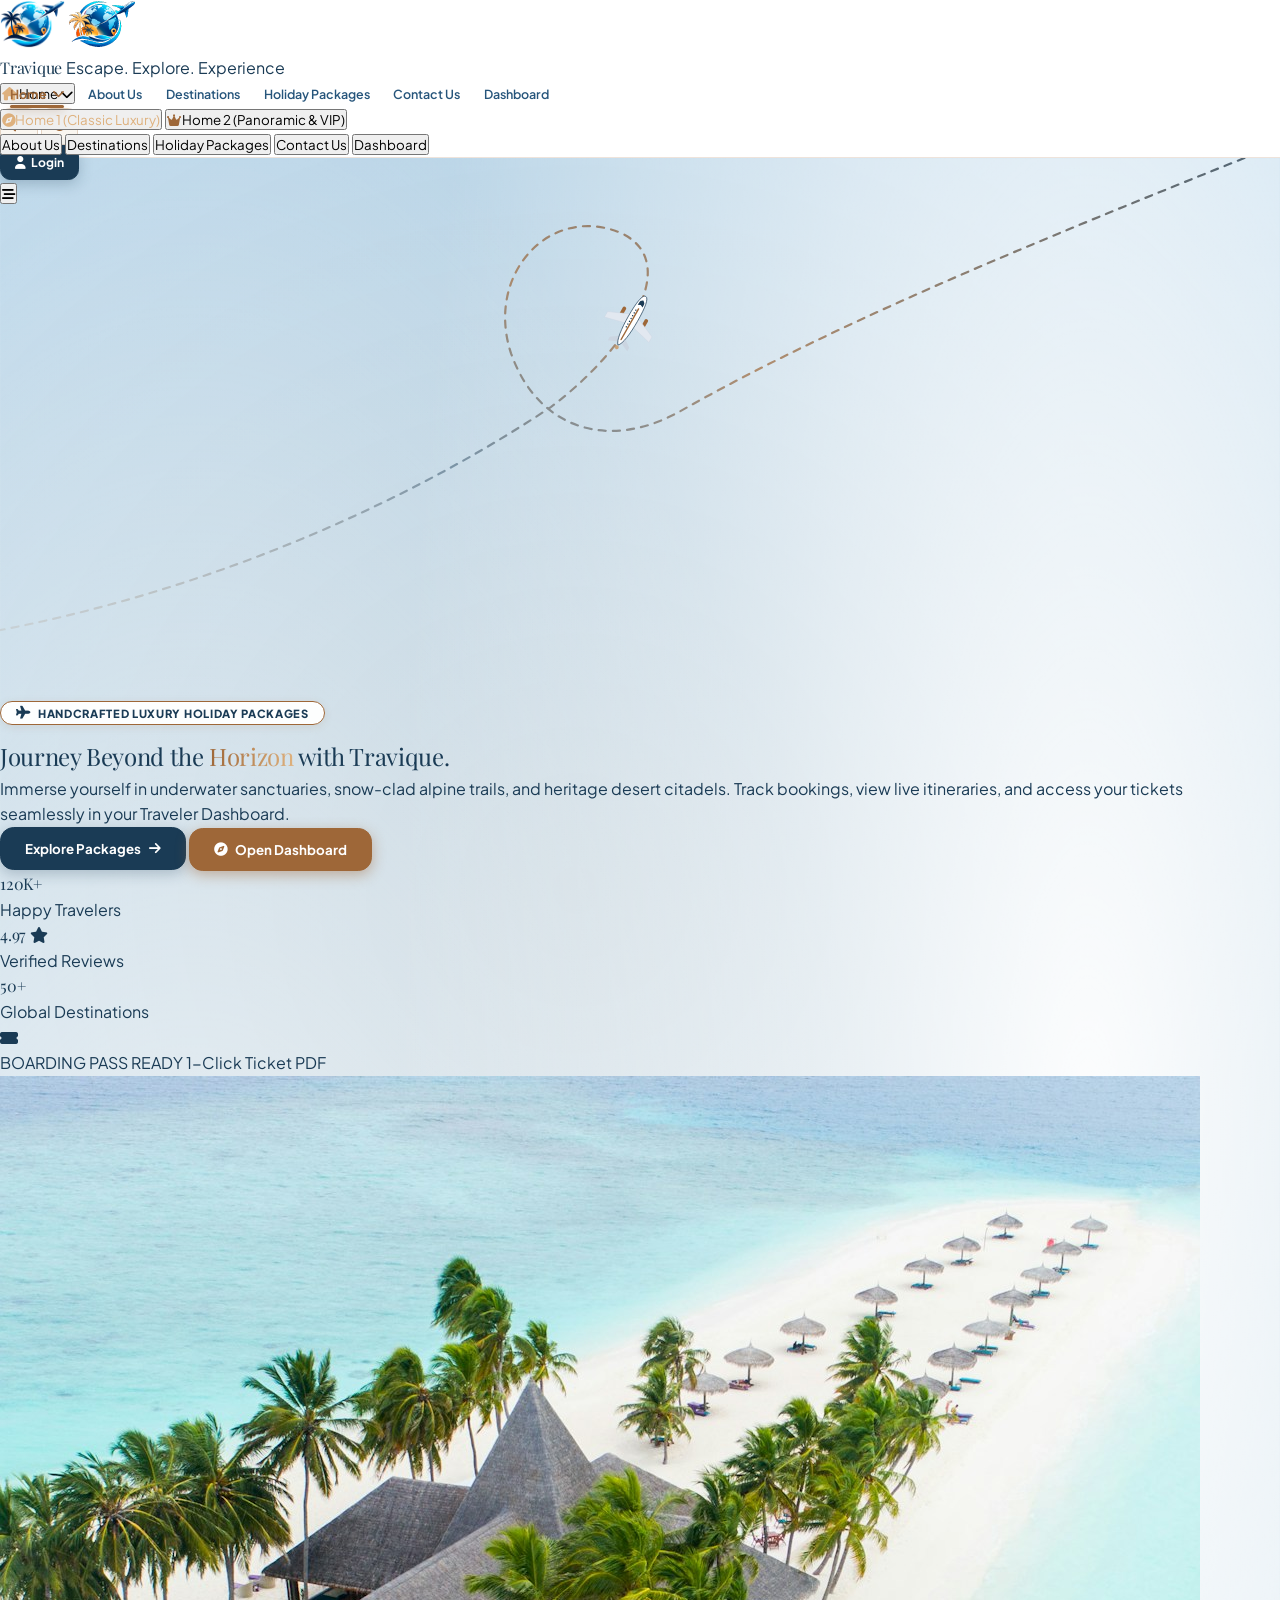
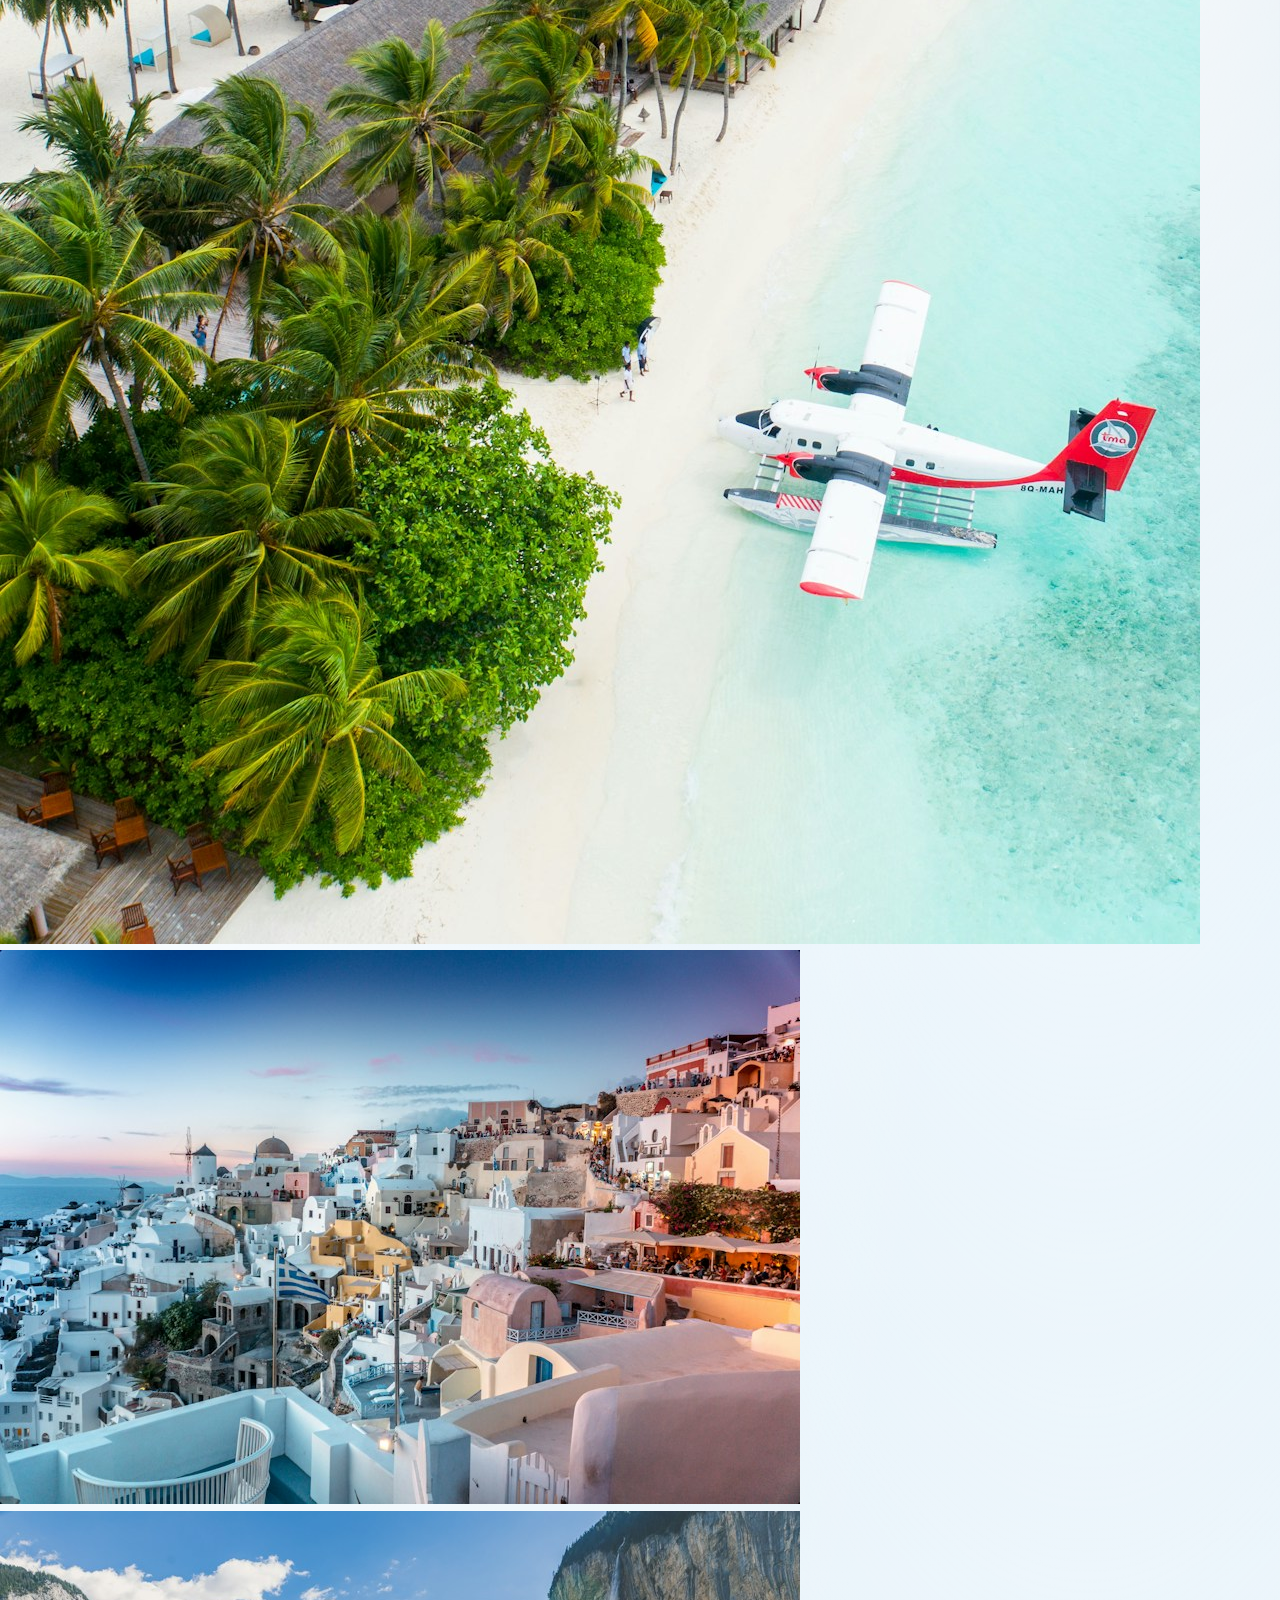
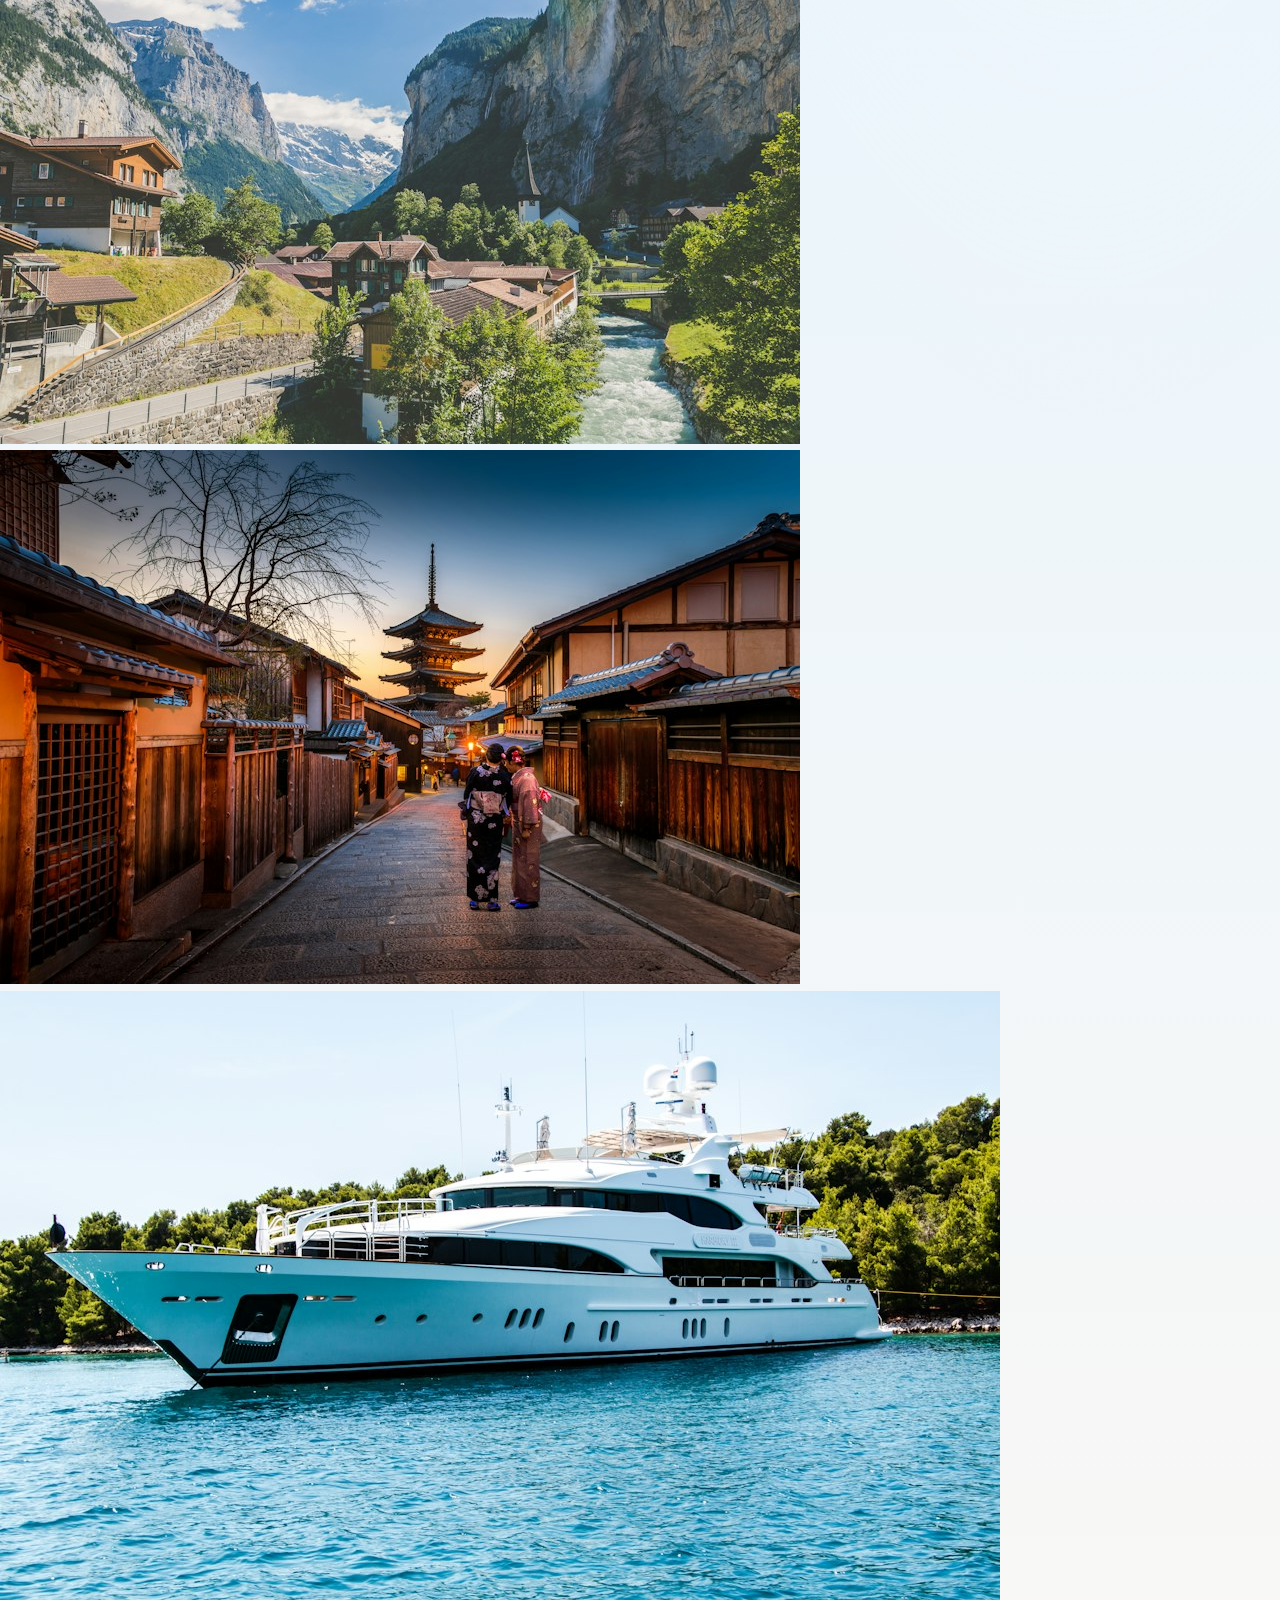
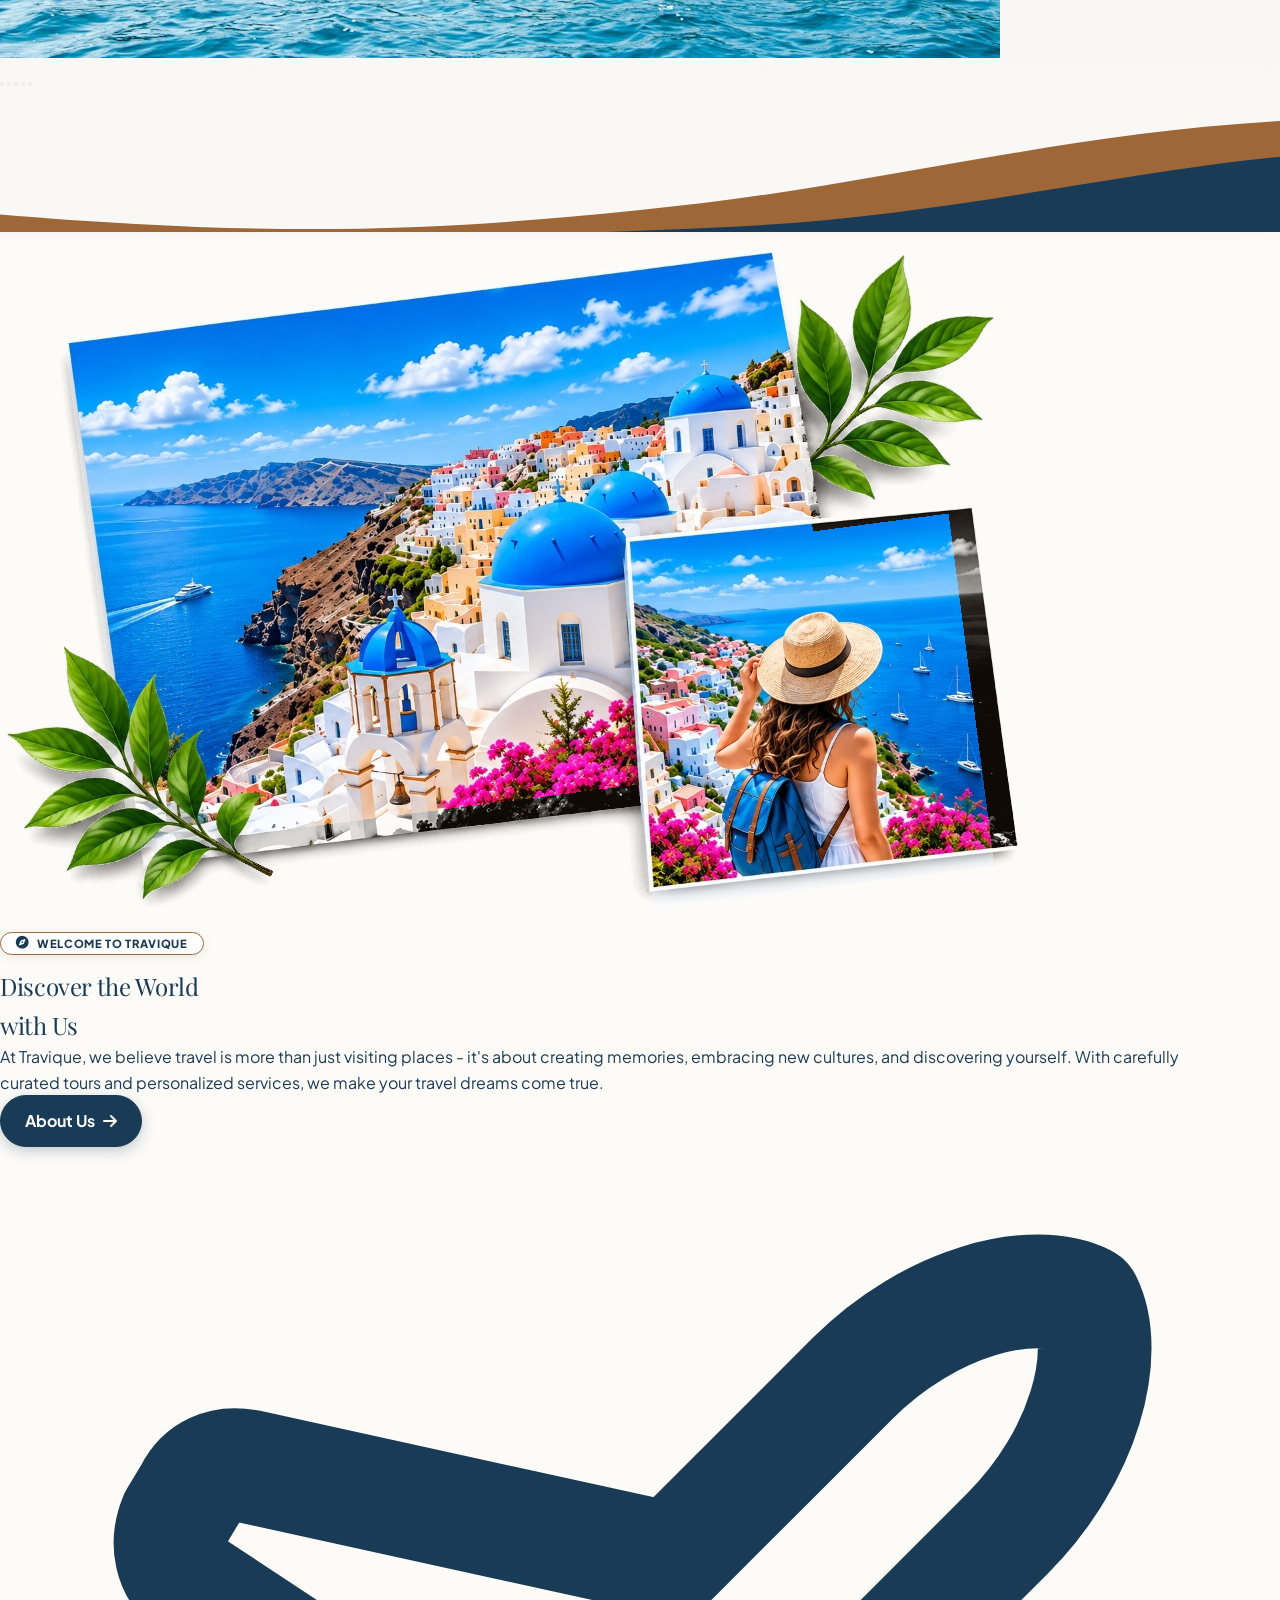
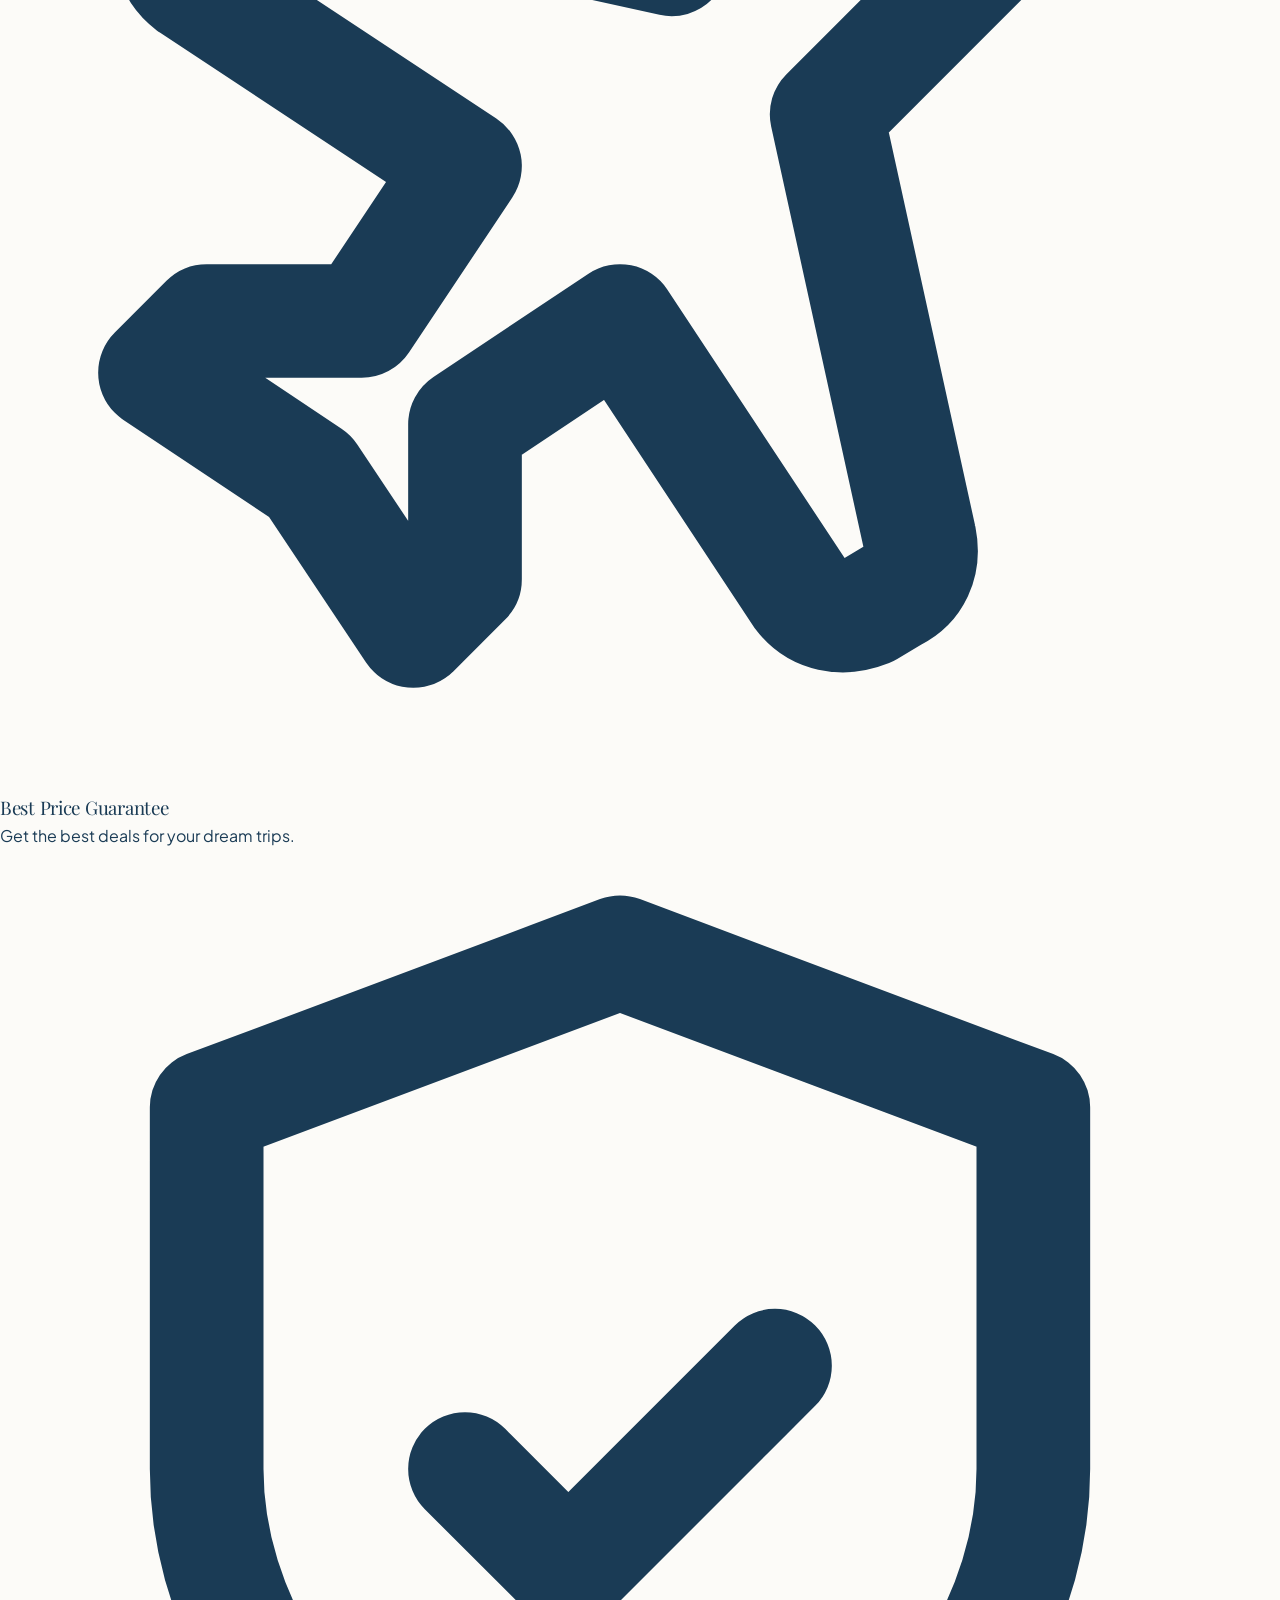
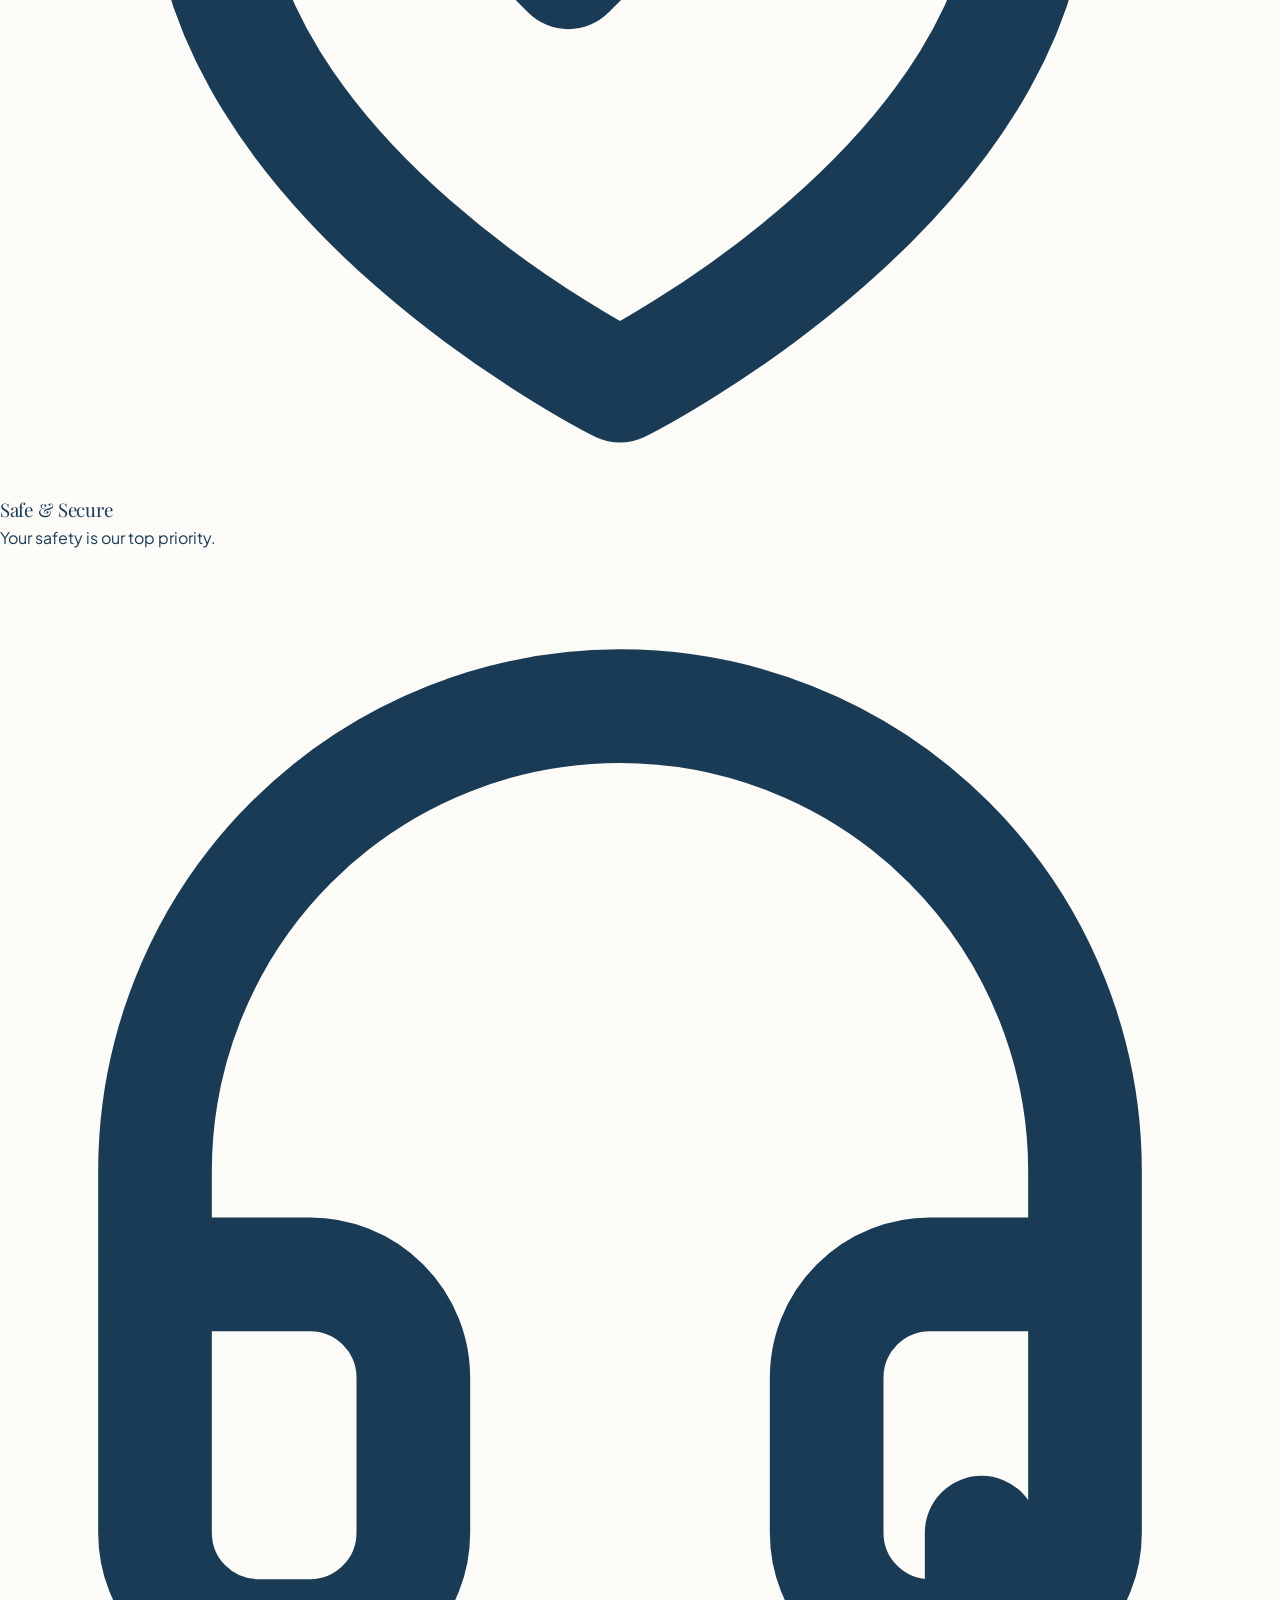
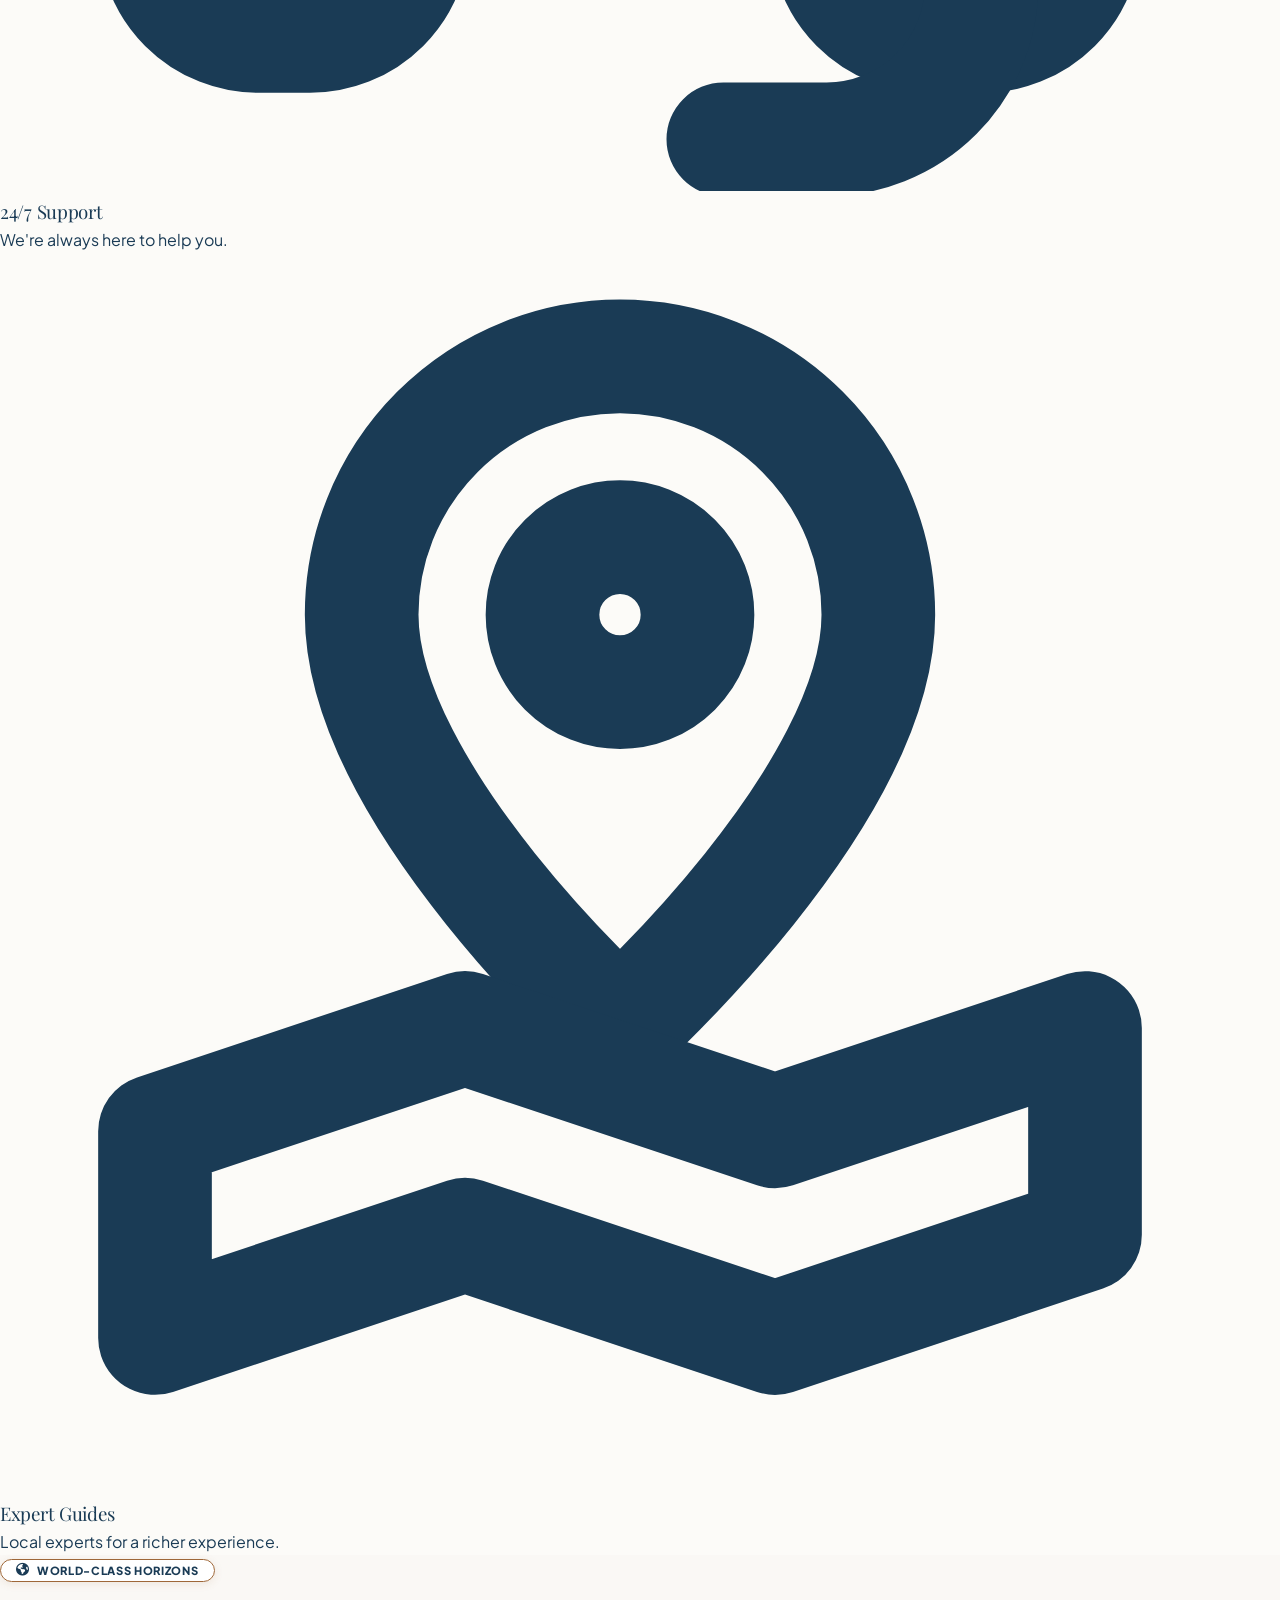
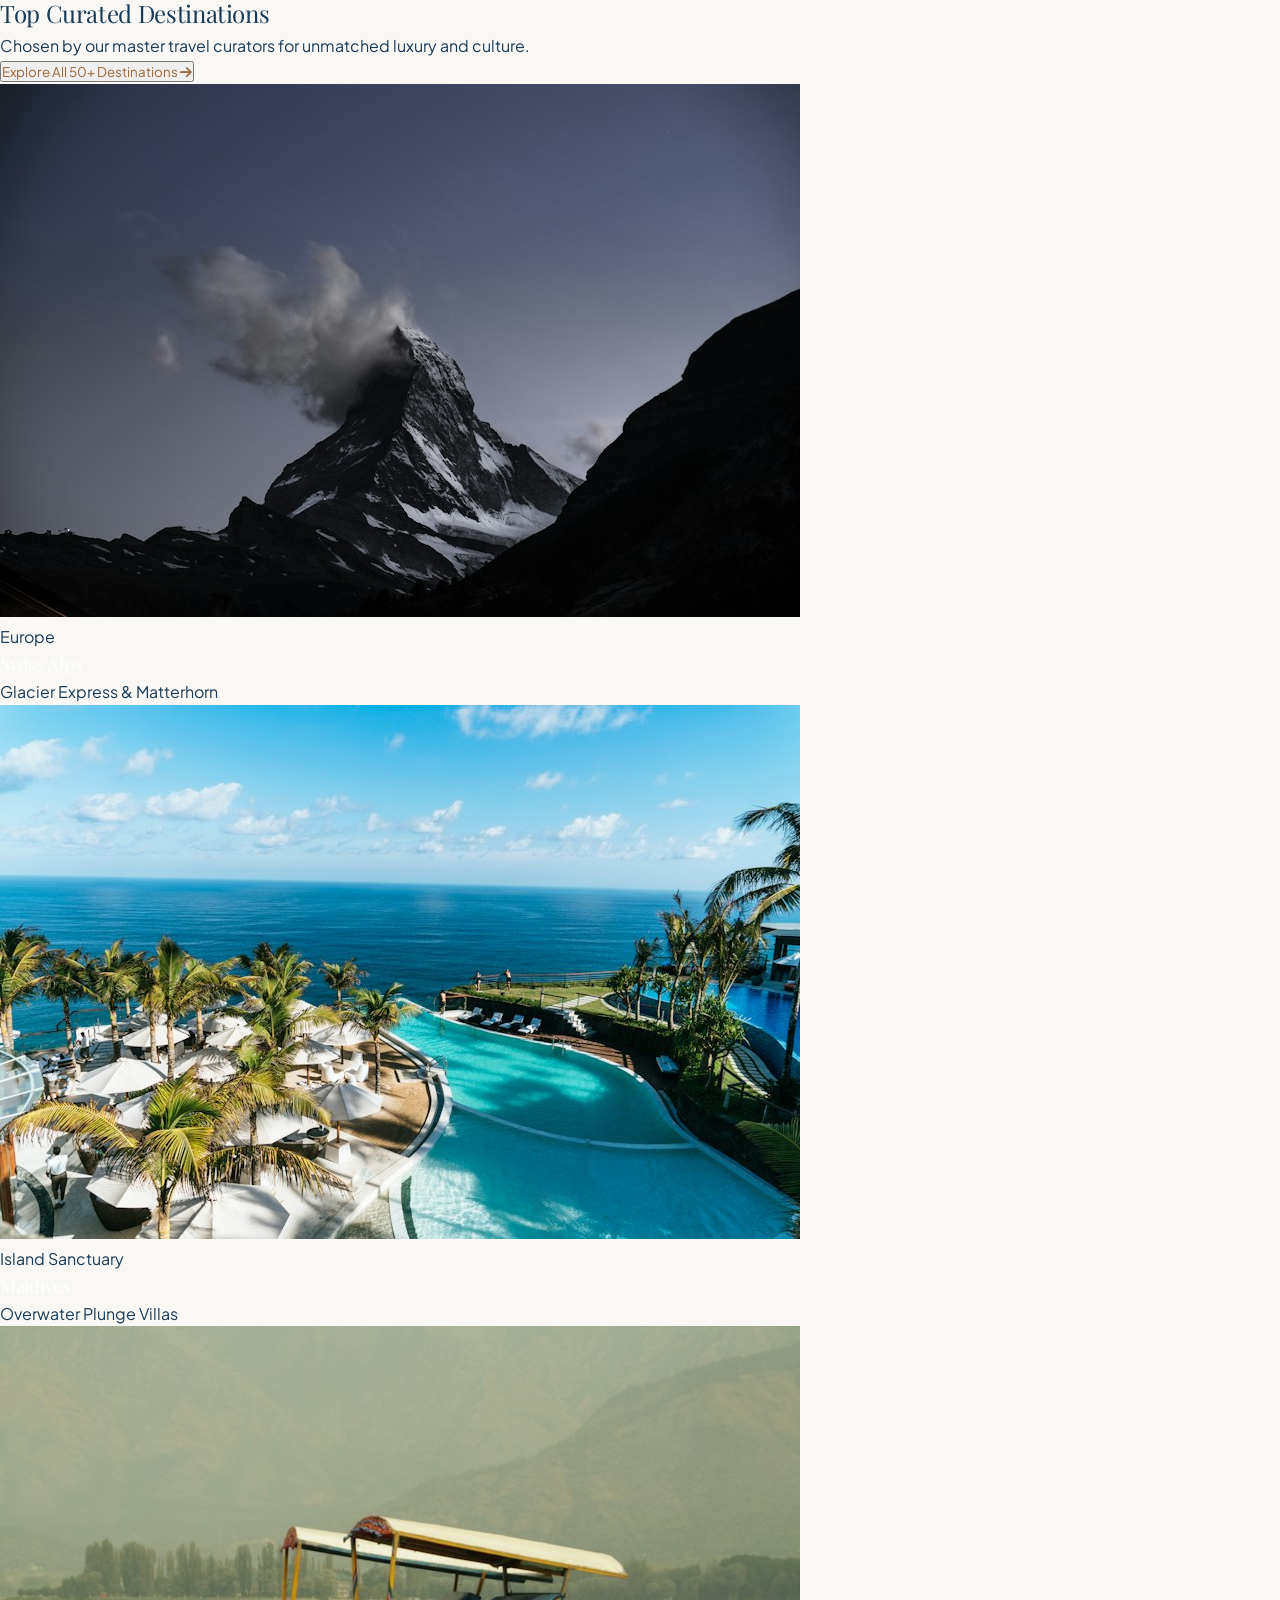
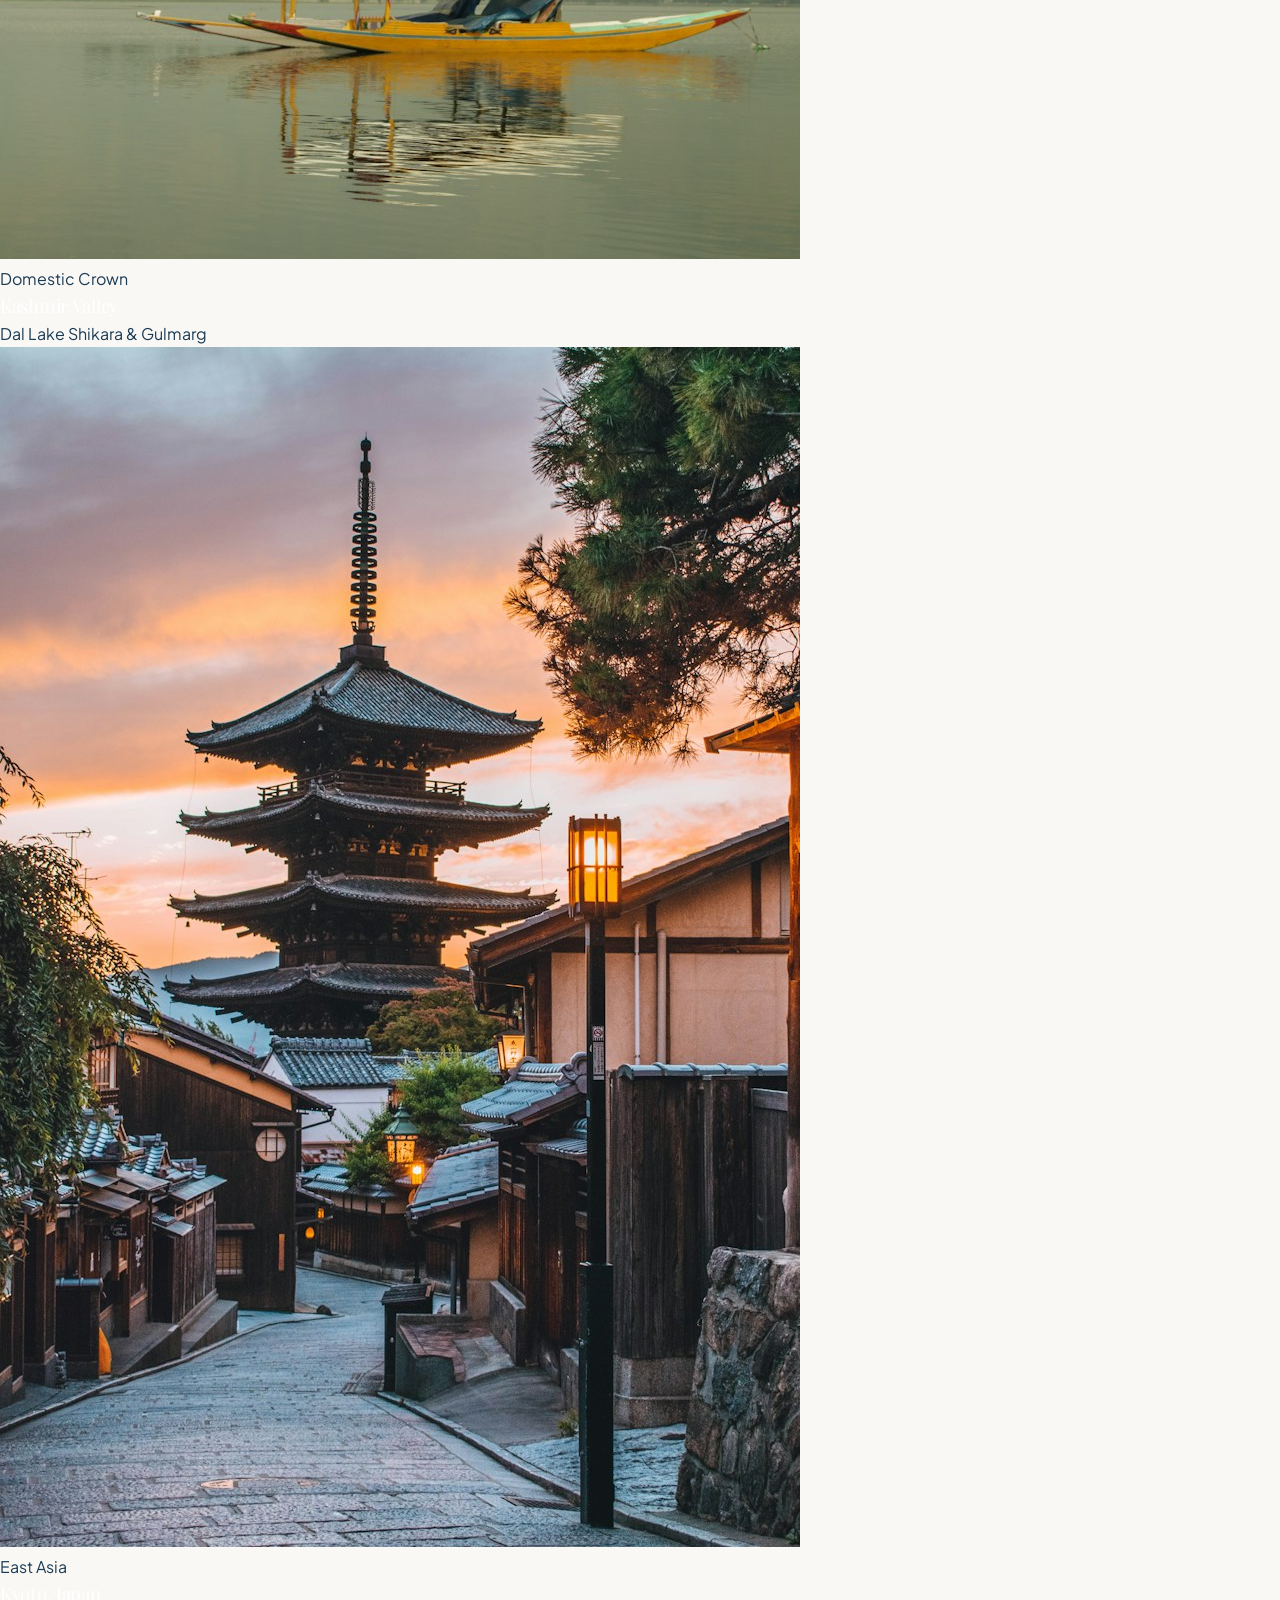
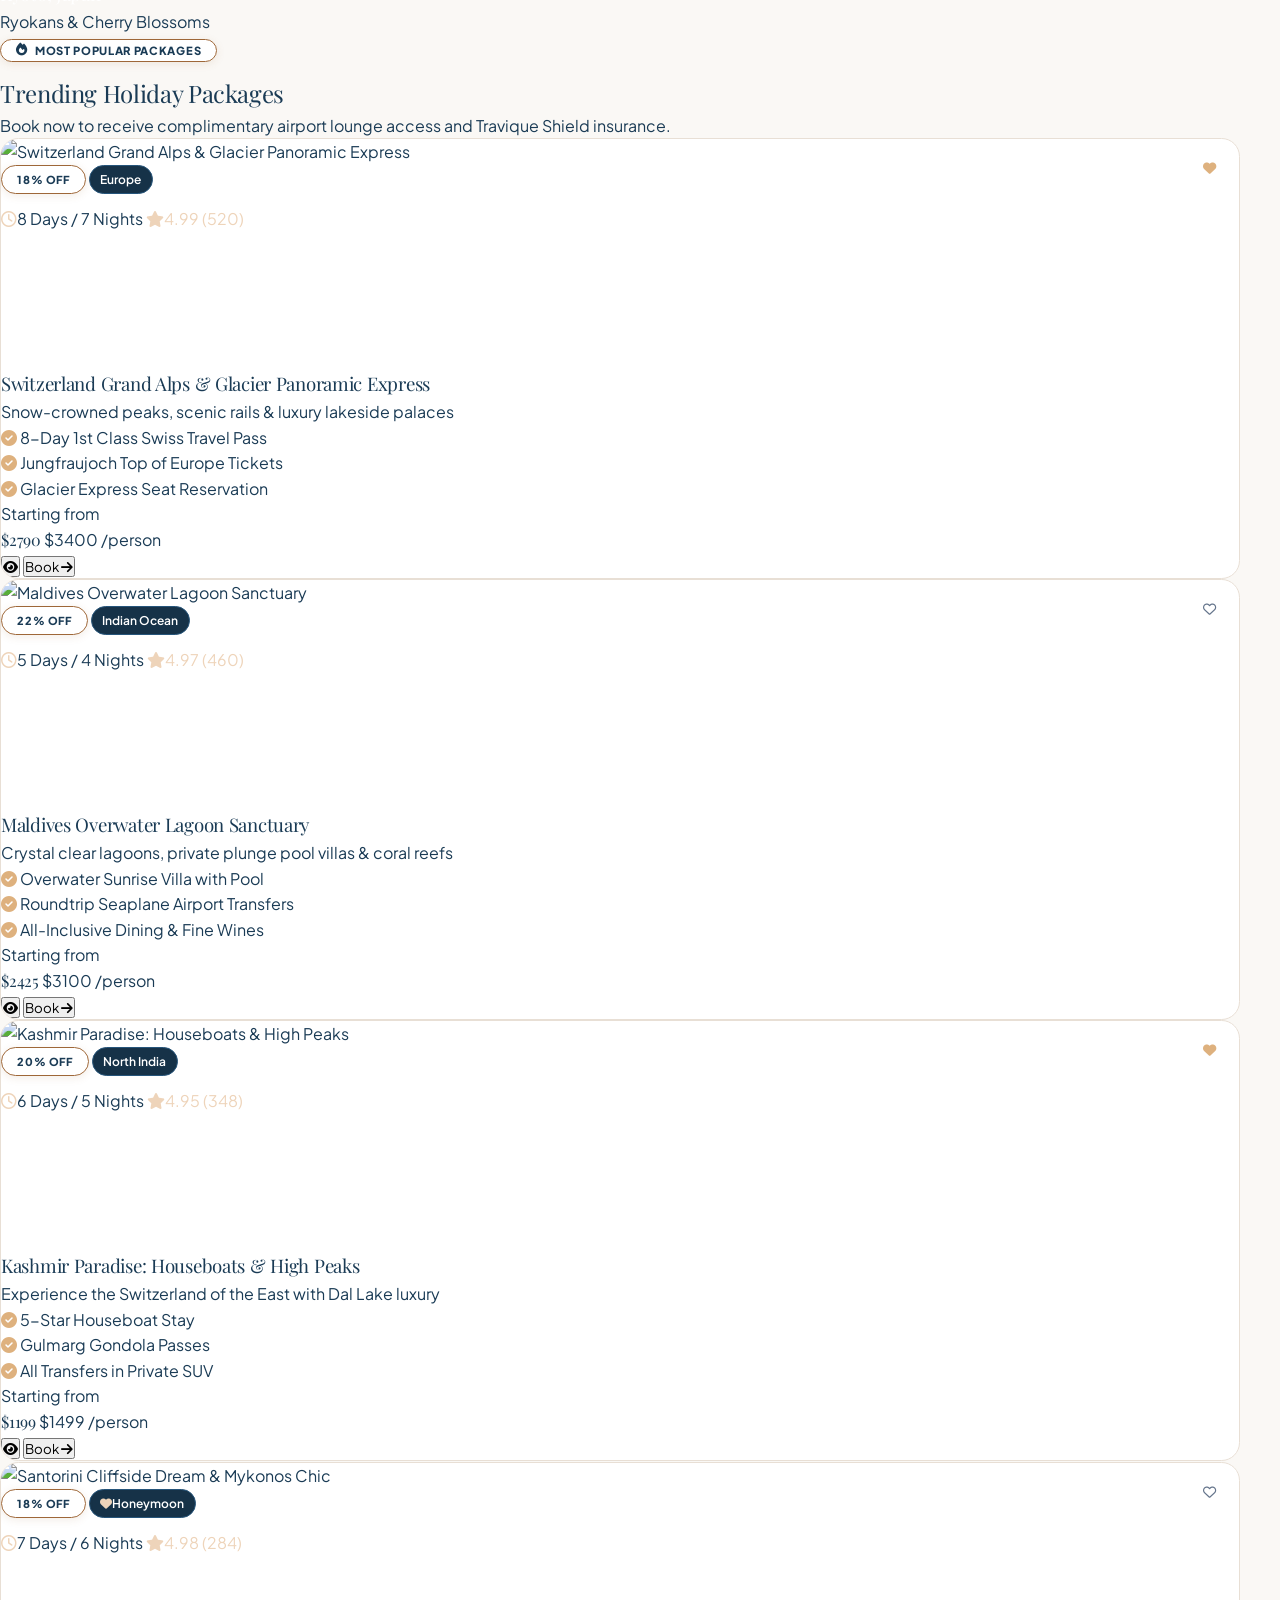
==== index.html @ 107638ee "Add files via upload" ====
﻿<!DOCTYPE html>
<html lang="en" dir="ltr" class="scroll-smooth">
<head>
  <meta charset="UTF-8">
  <meta name="viewport" content="width=device-width, initial-scale=1.0">
  <title>Travique - Luxury Travel & Holiday Package Platform</title>
  <meta name="description" content="Explore handcrafted domestic & international holiday packages, romantic honeymoon tours, and manage your trips via the Travique Traveler Dashboard.">

  <link rel="preconnect" href="https://fonts.googleapis.com">
  <link rel="preconnect" href="https://fonts.gstatic.com" crossorigin>
  <link href="https://fonts.googleapis.com/css2?family=DM+Serif+Display:ital@0;1&family=Outfit:wght@400;500;600;700;800;900&family=Playfair+Display:ital,wght@0,600;0,700;0,800;0,900;1,600;1,700&family=Plus+Jakarta+Sans:wght@300;400;500;600;700;800&family=Syne:wght@600;700;800&family=Urbanist:wght@500;600;700;800;900&display=swap" rel="stylesheet">

  <link rel="stylesheet" href="https://cdnjs.cloudflare.com/ajax/libs/font-awesome/6.5.1/css/all.min.css" integrity="sha512-DTOQO9RWCH3ppGqcWaEA1BIZOC6xxalwEsw9c2QQeAIftl+Vegovlnee1c9QX4TctnWMn13TZye+giMm8e2LwA==" crossorigin="anonymous" referrerpolicy="no-referrer">

  <script src="https://cdn.tailwindcss.com"></script>
  <script src="tailwind-config.js"></script>

  <link rel="icon" type="image/png" href="logo-light.png">

  <link rel="stylesheet" href="style.css">
  <link rel="stylesheet" href="home-1.css">
</head>
<body class="bg-slate-50 dark:bg-ocean-950 text-slate-800 dark:text-slate-100 font-body transition-colors duration-300">

  <header class="site-header">
    <div class="max-w-7xl mx-auto px-2.5 sm:px-6 lg:px-8">
      <div class="header-inner-row flex items-center justify-between h-20 transition-all duration-300">

        <a href="index.html" class="flex items-center gap-2 sm:gap-3 group shrink-0 -ml-1 sm:ml-0">
          <div class="relative h-10 sm:h-12 w-auto flex items-center shrink-0">
            <img src="logo-light.png" alt="Travique Logo" class="header-logo-img h-10 sm:h-12 w-auto object-contain dark:hidden group-hover:scale-105 transition-all duration-300">
            <img src="logo-dark.png" alt="Travique Logo" class="header-logo-img h-10 sm:h-12 w-auto object-contain hidden dark:block group-hover:scale-105 transition-all duration-300">
          </div>
          <div class="flex flex-col items-start sm:items-center text-left sm:text-center">
            <span class="text-xl sm:text-2xl font-black font-heading tracking-tight text-ocean-900 dark:text-white group-hover:text-teal-400 transition-colors">
              Travique
            </span>
            <span class="text-[6.5px] sm:text-[7.5px] font-bold tracking-[0.12em] sm:tracking-[0.14em] text-[#9E6738] uppercase mt-0.5 whitespace-nowrap text-left sm:text-center">
              Escape. Explore. Experience
            </span>
          </div>
        </a>

        <nav class="hidden lg:flex items-center justify-center gap-1 xl:gap-2">

          <div class="nav-dropdown-wrapper relative group" id="home-dropdown">
            <button data-view="home" class="nav-link active flex items-center gap-1.5 cursor-pointer" id="home-nav-trigger" aria-haspopup="true" aria-expanded="false" onclick="toggleHomeDropdown(event)">
              <span>Home</span>
              <i class="fa-solid fa-chevron-down text-[10px] transition-transform duration-200 group-hover:rotate-180"></i>
            </button>
            <div class="nav-dropdown-menu" id="home-dropdown-menu">
              <button data-view="home-1" onclick="window.location.href='index.html'" class="dropdown-item flex items-center gap-3 active">
                <div class="w-8 h-8 rounded-lg bg-[#9E6738]/20 text-[#9E6738] flex items-center justify-center shrink-0">
                  <i class="fa-solid fa-compass text-sm"></i>
                </div>
                <div class="text-left rtl:text-right">
                  <span class="block font-bold text-sm text-[#9E6738] dark:text-[#C9935E] item-title">Home 1</span>
                  <span class="block text-[11px] text-slate-500 dark:text-slate-400 font-normal">Classic Luxury &amp; Explorer</span>
                </div>
              </button>
              <button data-view="home-2" onclick="window.location.href='home-2.html'" class="dropdown-item flex items-center gap-3">
                <div class="w-8 h-8 rounded-lg bg-teal-500/10 text-teal-400 flex items-center justify-center shrink-0">
                  <i class="fa-solid fa-crown text-sm"></i>
                </div>
                <div class="text-left rtl:text-right">
                  <span class="block font-bold text-sm text-slate-800 dark:text-slate-100 item-title">Home 2</span>
                  <span class="block text-[11px] text-slate-500 dark:text-slate-400 font-normal">Panoramic Escapes &amp; VIP Lounge</span>
                </div>
              </button>
            </div>
          </div>

          <button data-view="about" onclick="window.location.href='about.html'" class="nav-link">
            About Us
          </button>
          <button data-view="destinations" onclick="window.location.href='destinations.html'" class="nav-link">
            Destinations
          </button>
          <button data-view="packages" onclick="window.location.href='packages.html'" class="nav-link">
            Holiday Packages
          </button>
          <button data-view="contact" onclick="window.location.href='contact.html'" class="nav-link">
            Contact Us
          </button>
          <button data-view="dashboard" onclick="window.location.href='dashboard.html'" class="nav-link">
            Dashboard
          </button>
        </nav>

        <div class="flex items-center gap-1.5 sm:gap-3 shrink-0">
          <button id="dir-toggle-btn" onclick="toggleDirection()" class="ctrl-btn ctrl-btn-icon w-8 h-8 sm:w-9 sm:h-9 flex items-center justify-center p-0" title="Toggle Layout Direction (LTR / RTL)" aria-label="Toggle Direction">
            <i class="fa-solid fa-right-left text-[#9E6738] dark:text-[#DEB17E] text-xs sm:text-sm"></i>
          </button>

          <button id="theme-toggle-btn" onclick="toggleDarkMode()" class="ctrl-btn ctrl-btn-icon w-8 h-8 sm:w-9 sm:h-9 flex items-center justify-center p-0" title="Toggle Theme (Light / Dark)" aria-label="Toggle Dark Mode">
            <i class="fa-solid fa-moon text-[#9E6738] dark:text-[#DEB17E] text-xs sm:text-sm"></i>
          </button>

          <div id="auth-button-container">
            <button onclick="openLoginModal()" class="ctrl-btn ctrl-btn-primary px-2.5 sm:px-4 py-1.5 sm:py-2 text-xs flex items-center gap-1.5 font-bold">
              <i class="fa-solid fa-user text-xs"></i>
              <span>Login</span>
            </button>
          </div>

          <button id="mobile-menu-toggle" class="lg:hidden p-1.5 sm:p-2 rounded-lg text-slate-600 dark:text-slate-300 hover:text-teal-400">
            <i class="fa-solid fa-bars-staggered text-lg sm:text-xl"></i>
          </button>
        </div>

      </div>
    </div>

    <div id="mobile-menu-drawer" class="lg:hidden hidden px-4 pt-2 pb-6 bg-white dark:bg-ocean-900 border-b border-slate-200 dark:border-ocean-800 shadow-xl space-y-2">
      <div class="mobile-dropdown border-b border-slate-200 dark:border-ocean-800/60 pb-2">
        <button onclick="toggleMobileHomeSubmenu()" class="flex items-center justify-between w-full py-2 px-3 rounded-lg text-slate-700 dark:text-slate-200 font-medium hover:text-teal-400">
          <span class="flex items-center gap-2">
            <i class="fa-solid fa-house text-teal-400 text-sm"></i>
            <span>Home</span>
          </span>
          <i id="mobile-home-chevron" class="fa-solid fa-chevron-down text-xs transition-transform duration-200"></i>
        </button>
        <div id="mobile-home-submenu" class="pl-6 space-y-1 mt-1">
          <button data-view="home-1" onclick="window.location.href='index.html'; closeMobileMenuDrawer();" class="mobile-nav-link block w-full text-left py-1.5 px-3 rounded-lg text-[#9E6738] dark:text-[#C9935E] hover:text-teal-400 text-sm font-bold bg-[#9E6738]/10">
            <i class="fa-solid fa-compass text-[#9E6738] text-xs mr-2 rtl:ml-2 rtl:mr-0"></i>Home 1 (Classic Luxury)
          </button>
          <button data-view="home-2" onclick="window.location.href='home-2.html'; closeMobileMenuDrawer();" class="mobile-nav-link block w-full text-left py-1.5 px-3 rounded-lg text-slate-600 dark:text-slate-300 hover:text-teal-400 text-sm font-medium">
            <i class="fa-solid fa-crown text-teal-500 text-xs mr-2 rtl:ml-2 rtl:mr-0"></i>Home 2 (Panoramic &amp; VIP)
          </button>
        </div>
      </div>
      <button data-view="about" onclick="window.location.href='about.html'; closeMobileMenuDrawer()" class="mobile-nav-link block w-full text-left py-2 px-3 rounded-lg text-slate-700 dark:text-slate-200 font-medium">About Us</button>
      <button data-view="destinations" onclick="window.location.href='destinations.html'; closeMobileMenuDrawer()" class="mobile-nav-link block w-full text-left py-2 px-3 rounded-lg text-slate-700 dark:text-slate-200 font-medium">Destinations</button>
      <button data-view="packages" onclick="window.location.href='packages.html'; closeMobileMenuDrawer()" class="mobile-nav-link block w-full text-left py-2 px-3 rounded-lg text-slate-700 dark:text-slate-200 font-medium">Holiday Packages</button>
      <button data-view="contact" onclick="window.location.href='contact.html'; closeMobileMenuDrawer()" class="mobile-nav-link block w-full text-left py-2 px-3 rounded-lg text-slate-700 dark:text-slate-200 font-medium">Contact Us</button>
      <button data-view="dashboard" onclick="window.location.href='dashboard.html'; closeMobileMenuDrawer()" class="mobile-nav-link block w-full text-left py-2 px-3 rounded-lg text-teal-400 font-bold bg-teal-500/10">Dashboard</button>
    </div>
  </header>

  <main>

    <div id="view-home-1" class="view-section">
      <section id="home-hero" class="home-1-sky-hero relative pt-8 pb-28 lg:pt-12 lg:pb-36 border-b border-slate-200 dark:border-ocean-800">

        <div class="absolute inset-0 w-full h-full pointer-events-none select-none z-10 overflow-hidden">
          <svg class="w-full h-full" viewBox="0 0 1440 600" preserveAspectRatio="none" fill="none">
            <defs>
              <linearGradient id="flightTrailLight" x1="0%" y1="100%" x2="100%" y2="0%">
                <stop offset="0%" stop-color="#9E6738" stop-opacity="0.1" />
                <stop offset="35%" stop-color="#1A3B55" stop-opacity="0.45" />
                <stop offset="55%" stop-color="#9E6738" stop-opacity="0.7" />
                <stop offset="100%" stop-color="#1A3B55" stop-opacity="0.8" />
              </linearGradient>
              <linearGradient id="flightTrailDark" x1="0%" y1="100%" x2="100%" y2="0%">
                <stop offset="0%" stop-color="#C9935E" stop-opacity="0.1" />
                <stop offset="45%" stop-color="#38BDF8" stop-opacity="0.55" />
                <stop offset="70%" stop-color="#F5ECD7" stop-opacity="0.8" />
                <stop offset="100%" stop-color="#38BDF8" stop-opacity="0.9" />
              </linearGradient>
            </defs>

            <path id="heroFlightPath"
                  d="M -50 540 C 200 500, 440 400, 620 280 C 700 220, 770 120, 700 85 C 620 50, 545 130, 575 220 C 605 305, 685 330, 765 285 C 960 175, 1200 80, 1500 -40"
                  stroke="url(#flightTrailLight)"
                  stroke-width="2.5"
                  stroke-dasharray="8 8"
                  stroke-linecap="round"
                  class="dark:stroke-[url(#flightTrailDark)] opacity-65 dark:opacity-85 transition-opacity" />

            <g class="hero-airplane-group">
              <animateMotion dur="13s" repeatCount="indefinite" rotate="auto">
                <mpath href="#heroFlightPath" />
              </animateMotion>
              <g transform="scale(0.9)" class="filter drop-shadow-[0_4px_10px_rgba(0,0,0,0.4)] dark:drop-shadow-[0_0_12px_rgba(56,189,248,0.6)]">

                <rect x="-4" y="-18" width="12" height="4.5" rx="2" fill="#9E6738" class="dark:fill-[#C9935E]" />
                <rect x="-4" y="13.5" width="12" height="4.5" rx="2" fill="#9E6738" class="dark:fill-[#C9935E]" />

                <path d="M 6 0 L -8 -32 L -16 -32 L -8 0 L -16 32 L -8 32 Z" fill="#E2E8F0" stroke="#CBD5E1" stroke-width="0.5" class="dark:fill-[#94A3B8]" />

                <path d="M -24 0 L -34 -14 L -39 -14 L -33 0 L -39 14 L -34 14 Z" fill="#CBD5E1" class="dark:fill-[#64748B]" />

                <path d="M 32 0 C 32 4.5, 20 6.5, 0 6.5 C -18 6.5, -34 4.5, -38 0 C -34 -4.5, -18 -6.5, 0 -6.5 C 20 -6.5, 32 -4.5, 32 0 Z"
                      fill="#FFFFFF" stroke="#1A3B55" stroke-width="0.8" class="dark:stroke-[#9E6738]" />

                <path d="M 23 -3.2 C 25 -2, 26 0, 26 0 C 26 0, 25 2, 23 3.2 L 18 3.5 L 19.5 0 L 18 -3.5 Z" fill="#1A3B55" class="dark:fill-[#0B1924]" />

                <path d="M 14 0 L -30 0" stroke="#9E6738" stroke-width="1.8" stroke-linecap="round" />

                <circle cx="11" cy="-2.2" r="0.9" fill="#1A3B55" class="dark:fill-[#38BDF8]" />
                <circle cx="7" cy="-2.2" r="0.9" fill="#1A3B55" class="dark:fill-[#38BDF8]" />
                <circle cx="3" cy="-2.2" r="0.9" fill="#1A3B55" class="dark:fill-[#38BDF8]" />
                <circle cx="-1" cy="-2.2" r="0.9" fill="#1A3B55" class="dark:fill-[#38BDF8]" />
                <circle cx="-5" cy="-2.2" r="0.9" fill="#1A3B55" class="dark:fill-[#38BDF8]" />
                <circle cx="-9" cy="-2.2" r="0.9" fill="#1A3B55" class="dark:fill-[#38BDF8]" />
                <circle cx="-13" cy="-2.2" r="0.9" fill="#1A3B55" class="dark:fill-[#38BDF8]" />

                <circle cx="-41" cy="0" r="2.5" fill="#C9935E" opacity="0.8" />
              </g>
            </g>
          </svg>
        </div>

        <div class="max-w-7xl mx-auto px-4 sm:px-6 lg:px-8 relative z-20">
          <div class="grid grid-cols-1 lg:grid-cols-12 gap-8 lg:gap-12 items-center">

            <div class="lg:col-span-7 space-y-5">

              <div class="section-tag-badge">
                <i class="fa-solid fa-plane"></i>
                <span>Handcrafted Luxury Holiday Packages</span>
              </div>

              <h1 class="text-4xl sm:text-5xl lg:text-[4rem] font-normal font-heading tracking-tight text-[#1A3B55] dark:text-white leading-[1.06]">
                Journey Beyond the <span class="horizon-gradient">Horizon</span> with Travique.
              </h1>

              <p class="text-[15px] sm:text-base text-slate-700 dark:text-slate-200 font-normal max-w-xl leading-relaxed">
                Immerse yourself in underwater sanctuaries, snow-clad alpine trails, and heritage desert citadels. Track bookings, view live itineraries, and access your tickets seamlessly in your Traveler Dashboard.
              </p>

              <div class="flex flex-wrap items-center gap-4 pt-1">
                <button onclick="window.location.href='packages.html'" class="btn-primary text-sm font-bold flex items-center gap-2.5">
                  <span>Explore Packages</span>
                  <i class="fa-solid fa-arrow-right text-xs"></i>
                </button>
                <button onclick="window.location.href='dashboard.html'" class="btn-secondary text-sm font-bold flex items-center gap-2.5">
                  <i class="fa-solid fa-compass text-base"></i>
                  <span>Open Dashboard</span>
                </button>
              </div>

              <div class="flex items-center gap-6 sm:gap-7 pt-4">
                <div>
                  <div class="text-2xl sm:text-3xl font-bold font-heading text-[#1A3B55] dark:text-white">120K+</div>
                  <div class="text-xs font-semibold text-slate-600 dark:text-slate-300 mt-0.5">Happy Travelers</div>
                </div>
                <div class="h-9 w-[1.5px] bg-[#9E6738]/50"></div>
                <div>
                  <div class="text-2xl sm:text-3xl font-bold font-heading text-[#1A3B55] dark:text-white flex items-center gap-1.5">
                    <span>4.97</span>
                    <i class="fa-solid fa-star text-[#9E6738] text-xl"></i>
                  </div>
                  <div class="text-xs font-semibold text-slate-600 dark:text-slate-300 mt-0.5">Verified Reviews</div>
                </div>
                <div class="h-9 w-[1.5px] bg-[#9E6738]/50"></div>
                <div>
                  <div class="text-2xl sm:text-3xl font-bold font-heading text-[#1A3B55] dark:text-white">50+</div>
                  <div class="text-xs font-semibold text-slate-600 dark:text-slate-300 mt-0.5">Global Destinations</div>
                </div>
              </div>

            </div>

            <div class="lg:col-span-5 relative mt-4 lg:mt-0">
              <div class="relative mx-auto max-w-md lg:max-w-none">

                <div class="absolute -top-3.5 -right-3 z-30 cursor-pointer" onclick="openTicketModal('TRV-88219-MV')">
                  <div class="bg-[#FAF6F0] dark:bg-ocean-900 rounded-2xl py-2 px-3.5 shadow-xl border border-[#9E6738]/40 flex items-center gap-2.5 hover:scale-105 transition-transform">
                    <div class="w-8 h-8 rounded-xl bg-[#1A3B55] text-[#9E6738] flex items-center justify-center text-sm shadow-sm">
                      <i class="fa-solid fa-ticket-simple"></i>
                    </div>
                    <div>
                      <span class="text-[8.5px] uppercase font-bold tracking-wider text-[#A2703E] dark:text-[#E0B589] block leading-tight">BOARDING PASS READY</span>
                      <span class="text-[11px] font-extrabold text-[#1A3B55] dark:text-white block leading-tight">1-Click Ticket PDF</span>
                    </div>
                  </div>
                </div>

                <div id="hero-slider-card" class="rounded-[2.25rem] overflow-hidden shadow-2xl border-4 border-white dark:border-ocean-700 bg-[#0B1924] relative group aspect-[4/3] sm:aspect-[16/11] cursor-pointer" onclick="openPackageDetailsModal('pkg-intl-maldives')">

                  <div class="hero-slide absolute inset-0 w-full h-full transition-all duration-1000 ease-in-out opacity-100 scale-100">
                    <img src="hero-maldives-classic.jpg" alt="Maldives Luxury Seaplane Island" class="w-full h-full object-cover block">
                  </div>

                  <div class="hero-slide absolute inset-0 w-full h-full transition-all duration-1000 ease-in-out opacity-0 scale-105 pointer-events-none">
                    <img src="hero-santorini.jpg" alt="Santorini Golden Sunset Caldera" class="w-full h-full object-cover block">
                  </div>

                  <div class="hero-slide absolute inset-0 w-full h-full transition-all duration-1000 ease-in-out opacity-0 scale-105 pointer-events-none">
                    <img src="hero-swiss.jpg" alt="Swiss Alps Alpine Waterfalls" class="w-full h-full object-cover block">
                  </div>

                  <div class="hero-slide absolute inset-0 w-full h-full transition-all duration-1000 ease-in-out opacity-0 scale-105 pointer-events-none">
                    <img src="hero-kyoto.jpg" alt="Kyoto Historic Twilight Lanterns" class="w-full h-full object-cover block">
                  </div>

                  <div class="hero-slide absolute inset-0 w-full h-full transition-all duration-1000 ease-in-out opacity-0 scale-105 pointer-events-none">
                    <img src="luxury-yacht.jpg" alt="Mediterranean Luxury Yacht Voyage" class="w-full h-full object-cover block">
                  </div>

                  <div class="absolute bottom-4 left-1/2 -translate-x-1/2 z-20 flex items-center gap-1.5 px-3 py-1.5 rounded-full bg-black/40 backdrop-blur-md border border-white/20">
                    <button type="button" onclick="event.stopPropagation(); setHeroSlide(0)" class="hero-indicator w-6 h-1.5 rounded-full bg-white transition-all duration-300" aria-label="Slide 1"></button>
                    <button type="button" onclick="event.stopPropagation(); setHeroSlide(1)" class="hero-indicator w-1.5 h-1.5 rounded-full bg-white/50 hover:bg-white transition-all duration-300" aria-label="Slide 2"></button>
                    <button type="button" onclick="event.stopPropagation(); setHeroSlide(2)" class="hero-indicator w-1.5 h-1.5 rounded-full bg-white/50 hover:bg-white transition-all duration-300" aria-label="Slide 3"></button>
                    <button type="button" onclick="event.stopPropagation(); setHeroSlide(3)" class="hero-indicator w-1.5 h-1.5 rounded-full bg-white/50 hover:bg-white transition-all duration-300" aria-label="Slide 4"></button>
                    <button type="button" onclick="event.stopPropagation(); setHeroSlide(4)" class="hero-indicator w-1.5 h-1.5 rounded-full bg-white/50 hover:bg-white transition-all duration-300" aria-label="Slide 5"></button>
                  </div>

                </div>

              </div>
            </div>

          </div>
        </div>

        <div class="absolute bottom-0 left-0 right-0 w-full overflow-hidden leading-none z-10 pointer-events-none">
          <svg class="relative block w-full h-24 sm:h-28 md:h-32 xl:h-36" viewBox="0 0 1440 160" preserveAspectRatio="none">

            <path fill="#9E6738" d="M 0,140 C 300,165 480,160 720,135 C 980,110 1180,50 1440,35 L 1440,160 L 0,160 Z"/>

            <path fill="#1A3B55" d="M 0,160 C 400,165 600,165 800,155 C 1050,145 1240,95 1440,75 L 1440,160 Z"/>
          </svg>
        </div>

      </section>

      <section id="discover-world-section" class="py-16 sm:py-20 lg:py-24 bg-[#FCFBF8] dark:bg-[#0B1924] transition-colors relative z-20">
        <div class="max-w-7xl mx-auto px-4 sm:px-6 lg:px-8">

          <div class="grid grid-cols-1 lg:grid-cols-12 gap-8 lg:gap-12 items-center">

            <div class="lg:col-span-7 flex justify-center lg:justify-start items-center">
              <div class="relative w-full max-w-2xl lg:max-w-[680px] xl:max-w-[750px] group">

                <div class="absolute -inset-4 rounded-full bg-gradient-to-tr from-sky-500/10 via-[#DEB17E]/10 to-teal-400/10 blur-3xl pointer-events-none hidden dark:block -z-0"></div>
                <img src="home1-collage-transparent.png?v=2" alt="Discover Santorini and coastal destinations with Travique" class="w-full h-auto object-contain block transition-transform duration-500 group-hover:scale-[1.02] drop-shadow-[0_18px_36px_rgba(26,59,85,0.14)] dark:drop-shadow-[0_25px_50px_rgba(0,0,0,0.85)] relative z-10">
              </div>
            </div>

            <div class="lg:col-span-5 flex flex-col items-start justify-center text-left lg:pl-2">
              <div class="section-tag-badge">
                <i class="fa-solid fa-compass"></i>
                <span>Welcome to Travique</span>
              </div>

              <h2 class="text-3xl sm:text-4xl lg:text-[44px] font-bold font-heading text-[#1A3B55] dark:text-white leading-[1.18] mb-5 tracking-tight">
                Discover the World<br>with Us
              </h2>

              <p class="text-[14px] sm:text-[15px] text-slate-600 dark:text-slate-300 leading-relaxed mb-7 max-w-xl font-normal">
                At Travique, we believe travel is more than just visiting places - it's about creating memories, embracing new cultures, and discovering yourself. With carefully curated tours and personalized services, we make your travel dreams come true.
              </p>

              <div>
                <a href="about.html" class="btn-primary btn-pill inline-flex items-center gap-2.5 px-7 py-3 text-sm shadow-md group">
                  <span>About Us</span>
                  <i class="fa-solid fa-arrow-right text-xs group-hover:translate-x-1 transition-transform"></i>
                </a>
              </div>
            </div>

          </div>

          <div class="mt-16 sm:mt-20 pt-10 border-t border-slate-200/70 dark:border-slate-800">
            <div class="flex flex-col lg:flex-row items-center justify-between gap-8 lg:gap-0">

              <div class="flex-1 px-4 flex flex-col items-center text-center">
                <div class="h-10 flex items-center justify-center mb-3 text-[#1A3B55] dark:text-[#9E6738]">
                  <svg class="w-8 h-8" fill="none" stroke="currentColor" stroke-width="2.2" stroke-linecap="round" stroke-linejoin="round" viewBox="0 0 24 24">
                    <path d="M17.8 19.2 16 11l3.5-3.5C21 6 21.5 4 21 3c-1-.5-3 0-4.5 1.5L13 8 4.8 6.2c-.5-.1-.9.1-1.1.5l-.3.5c-.2.5-.1 1 .3 1.3L9 12l-2 3H4l-1 1 3 2 2 3 1-1v-3l3-2 3.5 5.3c.3.4.8.5 1.3.3l.5-.3c.4-.2.6-.6.5-1.1z"/>
                  </svg>
                </div>
                <h3 class="text-sm sm:text-[15px] font-bold text-[#1A3B55] dark:text-white mb-1 font-sans">
                  Best Price Guarantee
                </h3>
                <p class="text-xs text-slate-500 dark:text-slate-400 font-normal max-w-[200px]">
                  Get the best deals for your dream trips.
                </p>
              </div>

              <div class="hidden lg:block w-[1.5px] h-14 bg-slate-200 dark:bg-slate-700 shrink-0"></div>

              <div class="flex-1 px-4 flex flex-col items-center text-center">
                <div class="h-10 flex items-center justify-center mb-3 text-[#1A3B55] dark:text-[#9E6738]">
                  <svg class="w-8 h-8" fill="none" stroke="currentColor" stroke-width="2.2" stroke-linecap="round" stroke-linejoin="round" viewBox="0 0 24 24">
                    <path d="M12 22s8-4 8-10V5l-8-3-8 3v7c0 6 8 10 8 10z"/>
                    <path d="m9 12 2 2 4-4"/>
                  </svg>
                </div>
                <h3 class="text-sm sm:text-[15px] font-bold text-[#1A3B55] dark:text-white mb-1 font-sans">
                  Safe &amp; Secure
                </h3>
                <p class="text-xs text-slate-500 dark:text-slate-400 font-normal max-w-[200px]">
                  Your safety is our top priority.
                </p>
              </div>

              <div class="hidden lg:block w-[1.5px] h-14 bg-slate-200 dark:bg-slate-700 shrink-0"></div>

              <div class="flex-1 px-4 flex flex-col items-center text-center">
                <div class="h-10 flex items-center justify-center mb-3 text-[#1A3B55] dark:text-[#9E6738]">
                  <svg class="w-8 h-8" fill="none" stroke="currentColor" stroke-width="2.2" stroke-linecap="round" stroke-linejoin="round" viewBox="0 0 24 24">
                    <path d="M3 14h3a2 2 0 0 1 2 2v3a2 2 0 0 1-2 2H5a2 2 0 0 1-2-2v-7a9 9 0 0 1 18 0v7a2 2 0 0 1-2 2h-1a2 2 0 0 1-2-2v-3a2 2 0 0 1 2-2h3"/>
                    <path d="M19 19v1a3 3 0 0 1-3 3h-2"/>
                  </svg>
                </div>
                <h3 class="text-sm sm:text-[15px] font-bold text-[#1A3B55] dark:text-white mb-1 font-sans">
                  24/7 Support
                </h3>
                <p class="text-xs text-slate-500 dark:text-slate-400 font-normal max-w-[200px]">
                  We're always here to help you.
                </p>
              </div>

              <div class="hidden lg:block w-[1.5px] h-14 bg-slate-200 dark:bg-slate-700 shrink-0"></div>

              <div class="flex-1 px-4 flex flex-col items-center text-center">
                <div class="h-10 flex items-center justify-center mb-3 text-[#1A3B55] dark:text-[#9E6738]">
                  <svg class="w-8 h-8" fill="none" stroke="currentColor" stroke-width="2.2" stroke-linecap="round" stroke-linejoin="round" viewBox="0 0 24 24">
                    <path d="M12 2a5 5 0 0 0-5 5c0 3.5 5 8 5 8s5-4.5 5-8a5 5 0 0 0-5-5z"/>
                    <circle cx="12" cy="7" r="1.5"/>
                    <path d="M3 17l6-2 6 2 6-2v4l-6 2-6-2-6 2v-4z"/>
                  </svg>
                </div>
                <h3 class="text-sm sm:text-[15px] font-bold text-[#1A3B55] dark:text-white mb-1 font-sans">
                  Expert Guides
                </h3>
                <p class="text-xs text-slate-500 dark:text-slate-400 font-normal max-w-[200px]">
                  Local experts for a richer experience.
                </p>
              </div>

            </div>
          </div>

        </div>
      </section>

      <section id="home-destinations" class="py-16 md:py-20 max-w-7xl mx-auto px-4 sm:px-6 lg:px-8">
        <div class="flex flex-col md:flex-row md:items-end justify-between mb-10">
          <div>
            <div class="section-tag-badge">
              <i class="fa-solid fa-earth-americas"></i>
              <span>World-Class Horizons</span>
            </div>
            <h2 class="text-3xl font-extrabold font-heading text-ocean-950 dark:text-white mt-1">Top Curated Destinations</h2>
            <p class="text-slate-500 dark:text-slate-400 text-sm mt-1">Chosen by our master travel curators for unmatched luxury and culture.</p>
          </div>
          <button onclick="window.location.href='destinations.html'" class="mt-4 md:mt-0 text-sm font-bold text-teal-500 hover:text-teal-400 flex items-center gap-1.5">
            <span>Explore All 50+ Destinations</span>
            <i class="fa-solid fa-arrow-right text-xs"></i>
          </button>
        </div>

        <div class="grid grid-cols-2 md:grid-cols-4 gap-4 md:gap-6">
          <div onclick="window.location.href='international.html'; filterInternational('Europe')" class="group relative rounded-2xl overflow-hidden h-72 cursor-pointer shadow-md">
            <img src="card-swiss-matterhorn.jpg" onerror="this.src='https://images.unsplash.com/photo-1531743579253-fa8d52993ba5?auto=format&fit=crop&w=800&q=85'" alt="Swiss Alps - Matterhorn Alpine Lake" class="w-full h-full object-cover group-hover:scale-110 transition-transform duration-700">
            <div class="absolute inset-0 bg-gradient-to-t from-ocean-950/95 via-black/40 to-transparent"></div>
            <div class="absolute bottom-4 left-4 right-4 text-white">
              <span class="text-[10px] font-bold uppercase tracking-widest text-[#DEB17E] drop-shadow-sm">Europe</span>
              <h3 class="text-lg font-bold font-heading !text-white group-hover:!text-[#DEB17E] transition-colors drop-shadow-md" style="color: #ffffff !important;">Swiss Alps</h3>
              <p class="text-xs text-slate-200 drop-shadow-sm font-medium">Glacier Express &amp; Matterhorn</p>
            </div>
          </div>

          <div onclick="window.location.href='international.html'; filterInternational('Indian Ocean')" class="group relative rounded-2xl overflow-hidden h-72 cursor-pointer shadow-md">
            <img src="card-maldives-lagoon.jpg" onerror="this.src='https://images.unsplash.com/photo-1540541338287-41700207dee6?auto=format&fit=crop&w=800&q=85'" alt="Maldives - Turquoise Lagoon Overwater Villas" class="w-full h-full object-cover group-hover:scale-110 transition-transform duration-700">
            <div class="absolute inset-0 bg-gradient-to-t from-ocean-950/95 via-black/40 to-transparent"></div>
            <div class="absolute bottom-4 left-4 right-4 text-white">
              <span class="text-[10px] font-bold uppercase tracking-widest text-[#DEB17E] drop-shadow-sm">Island Sanctuary</span>
              <h3 class="text-lg font-bold font-heading !text-white group-hover:!text-[#DEB17E] transition-colors drop-shadow-md" style="color: #ffffff !important;">Maldives</h3>
              <p class="text-xs text-slate-200 drop-shadow-sm font-medium">Overwater Plunge Villas</p>
            </div>
          </div>

          <div onclick="window.location.href='domestic.html'; filterDomestic('North India')" class="group relative rounded-2xl overflow-hidden h-72 cursor-pointer shadow-md">
            <img src="card-kashmir-shikara.jpg" onerror="this.src='https://images.unsplash.com/photo-1569852837213-00d97a707a83?auto=format&fit=crop&w=800&q=85'" alt="Kashmir Valley - Dal Lake Shikara & Snow Himalayas" class="w-full h-full object-cover group-hover:scale-110 transition-transform duration-700">
            <div class="absolute inset-0 bg-gradient-to-t from-ocean-950/95 via-black/40 to-transparent"></div>
            <div class="absolute bottom-4 left-4 right-4 text-white">
              <span class="text-[10px] font-bold uppercase tracking-widest text-[#DEB17E] drop-shadow-sm">Domestic Crown</span>
              <h3 class="text-lg font-bold font-heading !text-white group-hover:!text-[#DEB17E] transition-colors drop-shadow-md" style="color: #ffffff !important;">Kashmir Valley</h3>
              <p class="text-xs text-slate-200 drop-shadow-sm font-medium">Dal Lake Shikara &amp; Gulmarg</p>
            </div>
          </div>

          <div onclick="window.location.href='international.html'; filterInternational('East Asia')" class="group relative rounded-2xl overflow-hidden h-72 cursor-pointer shadow-md">
            <img src="card-kyoto-pagoda.jpg" onerror="this.src='https://images.unsplash.com/photo-1624253321171-1be53e12f5f4?auto=format&fit=crop&w=800&q=85'" alt="Kyoto, Japan - Yasaka Pagoda Traditional Street" class="w-full h-full object-cover group-hover:scale-110 transition-transform duration-700">
            <div class="absolute inset-0 bg-gradient-to-t from-ocean-950/95 via-black/40 to-transparent"></div>
            <div class="absolute bottom-4 left-4 right-4 text-white">
              <span class="text-[10px] font-bold uppercase tracking-widest text-[#DEB17E] drop-shadow-sm">East Asia</span>
              <h3 class="text-lg font-bold font-heading !text-white group-hover:!text-[#DEB17E] transition-colors drop-shadow-md" style="color: #ffffff !important;">Kyoto, Japan</h3>
              <p class="text-xs text-slate-200 drop-shadow-sm font-medium">Ryokans &amp; Cherry Blossoms</p>
            </div>
          </div>
        </div>

      </section>

      <section id="home-packages" class="py-16 bg-slate-100/60 dark:bg-ocean-900/50 border-y border-slate-200 dark:border-ocean-800">
        <div class="max-w-7xl mx-auto px-4 sm:px-6 lg:px-8">
          <div class="text-center max-w-2xl mx-auto mb-12">
            <div class="section-tag-badge">
              <i class="fa-solid fa-fire"></i>
              <span>Most Popular Packages</span>
            </div>
            <h2 class="text-3xl font-extrabold font-heading text-ocean-950 dark:text-white mt-2">Trending Holiday Packages</h2>
            <p class="text-slate-500 dark:text-slate-400 text-sm mt-1">Book now to receive complimentary airport lounge access and Travique Shield insurance.</p>
          </div>

          <div id="trending-packages-grid" class="grid grid-cols-1 md:grid-cols-2 lg:grid-cols-3 gap-6"></div>
        </div>

      </section>

      <section id="home-pillars" class="h1-mission-section relative py-20 lg:py-28 overflow-hidden">

        <div class="absolute top-0 left-0 right-0 w-full overflow-hidden leading-none pointer-events-none">
          <svg class="relative block w-full h-8 sm:h-12 text-slate-100/90 dark:text-ocean-900/60" viewBox="0 0 1200 120" preserveAspectRatio="none">
            <path d="M0,0 C200,60 400,0 600,45 C800,90 1000,20 1200,60 L1200,0 L0,0 Z" fill="currentColor"></path>
          </svg>
        </div>

        <div class="max-w-7xl mx-auto px-4 sm:px-6 lg:px-8 relative z-10">
          <div class="grid grid-cols-1 lg:grid-cols-12 gap-12 lg:gap-16 items-center">

            <div class="lg:col-span-6 flex flex-col items-start justify-center">

              <div class="section-tag-badge">
                <i class="fa-solid fa-seedling"></i>
                <span>Our Mission &amp; Purpose</span>
              </div>

              <h2 class="text-3xl sm:text-4xl lg:text-[46px] font-black font-heading text-ocean-950 dark:text-white leading-[1.14] mb-6 tracking-tight">
                Meaningful trips for people who care about <span class="font-serif italic font-normal text-[#1A3B55] dark:text-[#C9935E]">the planet.</span>
              </h2>

              <p class="text-[15px] sm:text-base text-slate-600 dark:text-slate-300 leading-relaxed font-normal mb-10 max-w-xl">
                We're a travel company with a purpose - connecting curious travelers with local communities, breathtaking nature and authentic cultural experiences. Because great journeys do more than fill your camera roll - they make a positive impact.
              </p>

              <div class="grid grid-cols-4 gap-2 sm:gap-6 pt-2 w-full">

                <div class="h1-mission-feature flex flex-col items-center text-center cursor-default">
                  <div class="h1-mission-icon-pill mb-2 sm:mb-3">
                    <i class="fa-solid fa-leaf text-base sm:text-lg"></i>
                  </div>
                  <span class="text-[10px] sm:text-[13px] font-bold text-ocean-950 dark:text-white leading-tight sm:leading-snug">
                    Sustainable<br>Travel
                  </span>
                </div>

                <div class="h1-mission-feature flex flex-col items-center text-center cursor-default">
                  <div class="h1-mission-icon-pill mb-2 sm:mb-3">
                    <i class="fa-solid fa-people-roof text-base sm:text-lg"></i>
                  </div>
                  <span class="text-[10px] sm:text-[13px] font-bold text-ocean-950 dark:text-white leading-tight sm:leading-snug">
                    Local<br>Communities
                  </span>
                </div>

                <div class="h1-mission-feature flex flex-col items-center text-center cursor-default">
                  <div class="h1-mission-icon-pill mb-2 sm:mb-3">
                    <i class="fa-regular fa-heart text-base sm:text-lg"></i>
                  </div>
                  <span class="text-[10px] sm:text-[13px] font-bold text-ocean-950 dark:text-white leading-tight sm:leading-snug">
                    Small<br>Groups
                  </span>
                </div>

                <div class="h1-mission-feature flex flex-col items-center text-center cursor-default">
                  <div class="h1-mission-icon-pill mb-2 sm:mb-3">
                    <i class="fa-solid fa-shield-halved text-base sm:text-lg"></i>
                  </div>
                  <span class="text-[10px] sm:text-[13px] font-bold text-ocean-950 dark:text-white leading-tight sm:leading-snug">
                    Safe &amp;<br>Trusted
                  </span>
                </div>

              </div>

            </div>

            <div class="lg:col-span-6 relative">

              <div class="absolute -bottom-8 -right-8 w-60 h-60 rounded-[40%_60%_70%_30%/40%_50%_60%_55%] bg-[#D4F2EB] dark:bg-teal-900/25 -z-10 blur-[1px]"></div>

              <div class="absolute -right-6 bottom-44 sm:bottom-48 w-16 h-16 pointer-events-none z-0 opacity-80">
                <svg viewBox="0 0 100 100" fill="none" class="w-full h-full text-teal-700 dark:text-teal-400 stroke-current" stroke-width="2.5" stroke-linecap="round" stroke-linejoin="round">
                  <path d="M48 95 C45 68 53 45 50 28" />
                  <path d="M50 28 C38 18 18 22 10 38 C24 35 38 32 50 28" />
                  <path d="M50 28 C30 8 10 12 4 24 C18 22 36 24 50 28" />
                  <path d="M50 28 C56 12 76 10 92 20 C76 24 60 25 50 28" />
                  <path d="M50 28 C62 20 82 28 90 42 C76 38 62 33 50 28" />
                  <path d="M50 28 C48 12 52 4 54 2" />
                </svg>
              </div>

              <div class="grid grid-cols-2 gap-4 sm:gap-6 mb-4 sm:mb-6 relative z-10">

                <div class="h1-mission-card relative overflow-hidden rounded-[2.5rem] rounded-tr-[1.2rem] rounded-bl-[1.2rem] shadow-xl aspect-square border-2 border-white/80 dark:border-white/10 group">
                  <img src="mission-turtle.jpg" alt="Protected marine sanctuaries with Travique" class="w-full h-full object-cover transition-transform duration-700 group-hover:scale-105">
                  <div class="absolute inset-0 bg-gradient-to-t from-ocean-950/25 via-transparent to-transparent pointer-events-none"></div>
                </div>

                <div class="h1-mission-card relative overflow-hidden rounded-[2rem] rounded-tl-[1.2rem] rounded-br-[2.5rem] shadow-xl aspect-square border-2 border-white/80 dark:border-white/10 group">
                  <img src="mission-sunset-van.jpg" alt="Coastal expeditions and sunset journeys" class="w-full h-full object-cover transition-transform duration-700 group-hover:scale-105">
                  <div class="absolute inset-0 bg-gradient-to-t from-ocean-950/25 via-transparent to-transparent pointer-events-none"></div>
                </div>

              </div>

              <div class="h1-mission-card relative z-10 overflow-hidden rounded-[2.5rem] rounded-tr-[1.5rem] rounded-bl-[2.8rem] shadow-xl aspect-[16/9] border-2 border-white/80 dark:border-white/10 group">
                <img src="mission-friends-cliff.jpg" alt="Meaningful travel moments with local guides" class="w-full h-full object-cover transition-transform duration-700 group-hover:scale-105">
                <div class="absolute inset-0 bg-gradient-to-t from-ocean-950/25 via-transparent to-transparent pointer-events-none"></div>
              </div>

            </div>

          </div>
        </div>

        <div class="absolute bottom-0 left-0 right-0 w-full overflow-hidden leading-none pointer-events-none -mb-1">
          <svg class="relative block w-full h-8 sm:h-12 text-ocean-900 dark:text-ocean-900" viewBox="0 0 1200 120" preserveAspectRatio="none">
            <path d="M0,0 C300,70 600,0 900,50 C1050,75 1150,30 1200,60 L1200,120 L0,120 Z" fill="currentColor"></path>
          </svg>
        </div>

      </section>

      <section id="home-reviews" class="py-20 max-w-7xl mx-auto px-4 sm:px-6 lg:px-8">
        <div class="text-center max-w-xl mx-auto mb-12">
          <div class="section-tag-badge">
            <i class="fa-solid fa-quote-left"></i>
            <span>Traveler Stories &amp; Reflections</span>
          </div>
          <h2 class="text-3xl font-extrabold font-heading text-ocean-950 dark:text-white mt-2">Loved by Discerning Travelers</h2>
          <p class="text-slate-500 dark:text-slate-400 text-sm mt-1">Read verified reflections from our global travelers.</p>
        </div>

        <div class="py-8 w-full flex flex-col items-center justify-center select-none">
          <div id="testimonial-carousel-deck" class="relative w-[340px] sm:w-[420px] md:w-[480px] h-[340px] sm:h-[300px]">

            <div class="testimonial-card absolute inset-0 w-full h-full rounded-2xl cursor-grab active:cursor-grabbing bg-white dark:bg-[#0E2233] shadow-xl dark:shadow-[0_12px_30px_rgba(0,0,0,0.6)] border border-slate-100 dark:border-white/10 transition-all duration-300 ease-out z-30" data-index="0">

              <div class="top-arrows absolute inset-x-0 top-3 flex justify-between px-5 z-20 pointer-events-auto">
                <button type="button" onclick="prevTestimonial(event)" class="text-xl sm:text-2xl text-slate-300 hover:text-slate-600 dark:text-slate-500 dark:hover:text-[#C9935E] transition-colors p-1" aria-label="Previous Testimonial">
                  &larr;
                </button>
                <button type="button" onclick="nextTestimonial(event)" class="text-xl sm:text-2xl text-slate-300 hover:text-slate-600 dark:text-slate-500 dark:hover:text-[#C9935E] transition-colors p-1" aria-label="Next Testimonial">
                  &rarr;
                </button>
              </div>

              <div class="p-6 sm:p-7 flex flex-col items-center text-center h-full justify-between">
                <div class="flex flex-col items-center">
                  <img src="https://images.unsplash.com/photo-1500648767791-00dcc994a43e?auto=format&fit=crop&w=150&q=80" alt="Marcus & Elena Sterling" class="w-16 h-16 rounded-full object-cover ring-2 ring-[#9E6738]/40 dark:ring-[#C9935E]/40 mb-3 shadow-md pointer-events-none">
                  <div class="flex items-center gap-1 text-[#9E6738] dark:text-[#C9935E] text-xs mb-1">
                    <i class="fa-solid fa-star"></i>
                    <i class="fa-solid fa-star"></i>
                    <i class="fa-solid fa-star"></i>
                    <i class="fa-solid fa-star"></i>
                    <i class="fa-solid fa-star"></i>
                  </div>
                  <h3 class="text-base sm:text-lg font-bold text-ocean-950 dark:text-white font-heading">Marcus &amp; Elena Sterling</h3>
                  <span class="text-[11px] font-medium text-slate-400 dark:text-slate-400">London, UK - Maldives Overwater Lagoon Sanctuary</span>
                </div>
                <p class="text-xs sm:text-sm text-slate-600 dark:text-slate-300 leading-relaxed italic max-w-sm mt-2 line-clamp-4">
                  "Travique organized our 10th anniversary honeymoon flawlessly! The private seaplane transfer, underwater dining, and the intuitive traveler dashboard with our downloadable boarding passes made this the most stress-free luxury trip we have ever taken."
                </p>
              </div>
            </div>

            <div class="testimonial-card absolute inset-0 w-full h-full rounded-2xl cursor-grab active:cursor-grabbing bg-white dark:bg-[#0E2233] shadow-xl dark:shadow-[0_12px_30px_rgba(0,0,0,0.6)] border border-slate-100 dark:border-white/10 transition-all duration-300 ease-out z-20 pointer-events-none" data-index="1" style="transform: translate3d(0, 10px, 0) scale(0.95) rotate(-2deg); opacity: 0.65;">
              <div class="top-arrows absolute inset-x-0 top-3 flex justify-between px-5 z-20 pointer-events-auto" style="display: none;">
                <button type="button" onclick="prevTestimonial(event)" class="text-xl sm:text-2xl text-slate-300 hover:text-slate-600 dark:text-slate-500 dark:hover:text-[#C9935E] transition-colors p-1" aria-label="Previous Testimonial">
                  &larr;
                </button>
                <button type="button" onclick="nextTestimonial(event)" class="text-xl sm:text-2xl text-slate-300 hover:text-slate-600 dark:text-slate-500 dark:hover:text-[#C9935E] transition-colors p-1" aria-label="Next Testimonial">
                  &rarr;
                </button>
              </div>

              <div class="p-6 sm:p-7 flex flex-col items-center text-center h-full justify-between">
                <div class="flex flex-col items-center">
                  <img src="https://images.unsplash.com/photo-1507003211169-0a1dd7228f2d?auto=format&fit=crop&w=150&q=80" alt="Dr. Arvind & Neha Sharma" class="w-16 h-16 rounded-full object-cover ring-2 ring-[#9E6738]/40 dark:ring-[#C9935E]/40 mb-3 shadow-md pointer-events-none">
                  <div class="flex items-center gap-1 text-[#9E6738] dark:text-[#C9935E] text-xs mb-1">
                    <i class="fa-solid fa-star"></i>
                    <i class="fa-solid fa-star"></i>
                    <i class="fa-solid fa-star"></i>
                    <i class="fa-solid fa-star"></i>
                    <i class="fa-solid fa-star"></i>
                  </div>
                  <h3 class="text-base sm:text-lg font-bold text-ocean-950 dark:text-white font-heading">Dr. Arvind &amp; Neha Sharma</h3>
                  <span class="text-[11px] font-medium text-slate-400 dark:text-slate-400">San Jose, USA - Swiss Alpine Wonders &amp; Glacier Express</span>
                </div>
                <p class="text-xs sm:text-sm text-slate-600 dark:text-slate-300 leading-relaxed italic max-w-sm mt-2 line-clamp-4">
                  "The day-by-day itinerary on the Travique dashboard kept our entire family on track across Zurich, Zermatt, and Interlaken. Instant ticket access on my phone saved us hours at stations. World-class service!"
                </p>
              </div>
            </div>

            <div class="testimonial-card absolute inset-0 w-full h-full rounded-2xl cursor-grab active:cursor-grabbing bg-white dark:bg-[#0E2233] shadow-xl dark:shadow-[0_12px_30px_rgba(0,0,0,0.6)] border border-slate-100 dark:border-white/10 transition-all duration-300 ease-out z-10 pointer-events-none" data-index="2" style="transform: translate3d(0, 20px, 0) scale(0.90) rotate(-4deg); opacity: 0.35;">
              <div class="top-arrows absolute inset-x-0 top-3 flex justify-between px-5 z-20 pointer-events-auto" style="display: none;">
                <button type="button" onclick="prevTestimonial(event)" class="text-xl sm:text-2xl text-slate-300 hover:text-slate-600 dark:text-slate-500 dark:hover:text-[#C9935E] transition-colors p-1" aria-label="Previous Testimonial">
                  &larr;
                </button>
                <button type="button" onclick="nextTestimonial(event)" class="text-xl sm:text-2xl text-slate-300 hover:text-slate-600 dark:text-slate-500 dark:hover:text-[#C9935E] transition-colors p-1" aria-label="Next Testimonial">
                  &rarr;
                </button>
              </div>

              <div class="p-6 sm:p-7 flex flex-col items-center text-center h-full justify-between">
                <div class="flex flex-col items-center">
                  <img src="https://images.unsplash.com/photo-1534528741775-53994a69daeb?auto=format&fit=crop&w=150&q=80" alt="Camille Dupont" class="w-16 h-16 rounded-full object-cover ring-2 ring-[#9E6738]/40 dark:ring-[#C9935E]/40 mb-3 shadow-md pointer-events-none">
                  <div class="flex items-center gap-1 text-[#9E6738] dark:text-[#C9935E] text-xs mb-1">
                    <i class="fa-solid fa-star"></i>
                    <i class="fa-solid fa-star"></i>
                    <i class="fa-solid fa-star"></i>
                    <i class="fa-solid fa-star"></i>
                    <i class="fa-solid fa-star"></i>
                  </div>
                  <h3 class="text-base sm:text-lg font-bold text-ocean-950 dark:text-white font-heading">Camille Dupont</h3>
                  <span class="text-[11px] font-medium text-slate-400 dark:text-slate-400">Paris, France - Kashmir Paradise &amp; Dal Lake</span>
                </div>
                <p class="text-xs sm:text-sm text-slate-600 dark:text-slate-300 leading-relaxed italic max-w-sm mt-2 line-clamp-4">
                  "A magical journey. The Sukoon houseboat in Srinagar felt like living inside royal history, and the Gulmarg gondola ride was breathtaking. Travique's 24/7 concierge was always one WhatsApp tap away."
                </p>
              </div>
            </div>

            <div class="absolute -bottom-10 left-0 right-0 flex justify-center items-center gap-2.5 z-20">
              <button type="button" onclick="setTestimonial(0)" class="testimonial-dot w-6 h-2 rounded-full bg-[#1A3B55] dark:bg-[#C9935E] transition-all duration-300" aria-label="Go to review 1"></button>
              <button type="button" onclick="setTestimonial(1)" class="testimonial-dot w-2 h-2 rounded-full bg-slate-300 dark:bg-slate-700 hover:bg-slate-400 transition-all duration-300" aria-label="Go to review 2"></button>
              <button type="button" onclick="setTestimonial(2)" class="testimonial-dot w-2 h-2 rounded-full bg-slate-300 dark:bg-slate-700 hover:bg-slate-400 transition-all duration-300" aria-label="Go to review 3"></button>
            </div>

          </div>
        </div>

      </section>

      <section id="home-cta" class="py-14 md:py-20 max-w-7xl mx-auto px-4 sm:px-6 lg:px-8">
        <div class="rounded-3xl p-8 sm:p-14 bg-gradient-to-r from-ocean-950 via-ocean-900 to-ocean-950 dark:from-ocean-900 dark:via-ocean-850 dark:to-ocean-900 text-white border border-[#9E6738]/35 shadow-2xl relative overflow-hidden">

          <img src="https://images.unsplash.com/photo-1540555700478-4be289fbecef?auto=format&fit=crop&w=1920&q=85" alt="Travique Bespoke Expeditions" class="absolute inset-0 w-full h-full object-cover object-center opacity-30 pointer-events-none select-none">
          <div class="absolute inset-0 bg-gradient-to-r from-[#0B1924]/95 via-[#0B1924]/85 to-[#0B1924]/75 pointer-events-none"></div>

          <div class="absolute -right-20 -top-20 w-80 h-80 rounded-full bg-[#9E6738]/20 blur-3xl pointer-events-none"></div>
          <div class="absolute -left-20 -bottom-20 w-80 h-80 rounded-full bg-teal-500/15 blur-3xl pointer-events-none"></div>

          <div class="relative z-10 flex flex-col lg:flex-row lg:items-center justify-between gap-8">
            <div class="max-w-2xl space-y-4">
              <div class="section-tag-badge">
                <i class="fa-solid fa-bell-concierge"></i>
                <span>Seamless Booking &amp; Concierge</span>
              </div>

              <h2 class="text-3xl sm:text-4xl lg:text-5xl font-black font-heading leading-tight text-white">
                Ready to Experience the Extraordinary?
              </h2>

              <p class="text-slate-300 text-sm sm:text-base leading-relaxed font-normal">
                Access your digital vouchers, live flight gate notifications, personal butler contact, and day-by-day itineraries inside your Travique Traveler Dashboard.
              </p>

              <div class="pt-2 flex flex-wrap items-center gap-6 text-xs text-slate-300">
                <div class="flex items-center gap-2">
                  <i class="fa-solid fa-shield-halved text-[#C9935E]"></i>
                  <span>100% Financial Protection</span>
                </div>
                <div class="flex items-center gap-2">
                  <i class="fa-solid fa-headset text-[#C9935E]"></i>
                  <span>24/7 Dedicated Concierge</span>
                </div>
              </div>
            </div>

            <div class="flex flex-col sm:flex-row lg:flex-col xl:flex-row gap-3.5 shrink-0">
              <button onclick="window.location.href='dashboard.html'" class="btn-primary text-sm font-bold flex items-center justify-center gap-2 px-7 py-3.5 shadow-xl">
                <i class="fa-solid fa-gauge-high"></i>
                <span>Launch Dashboard</span>
              </button>
              <button onclick="window.location.href='contact.html'" class="btn-secondary text-sm font-bold flex items-center justify-center gap-2 px-7 py-3.5 shadow-md">
                <i class="fa-solid fa-phone"></i>
                <span>Speak to Concierge</span>
              </button>
            </div>
          </div>

        </div>
      </section>

    </div>
  </main>

  <div id="login-modal" class="modal-overlay fixed inset-0 z-50 bg-black/60 backdrop-blur-sm hidden items-center justify-center p-4">
    <div class="bg-white dark:bg-ocean-900 rounded-3xl max-w-md w-full border border-slate-200 dark:border-ocean-800 shadow-2xl overflow-hidden relative">
      <button onclick="closeModal('login-modal')" class="absolute top-4 right-4 w-8 h-8 rounded-full bg-slate-100 dark:bg-ocean-800 text-slate-400 hover:text-slate-600 dark:hover:text-white flex items-center justify-center transition-colors">
        <i class="fa-solid fa-xmark"></i>
      </button>

      <div class="p-8">
        <div class="flex items-center gap-3 mb-6">
          <div class="h-10 w-auto flex items-center">
            <img src="logo-light.png" alt="Travique Logo" class="h-10 w-auto object-contain dark:hidden">
            <img src="logo-dark.png" alt="Travique Logo" class="h-10 w-auto object-contain hidden dark:block">
          </div>
          <span class="text-xl font-black font-heading text-ocean-950 dark:text-white">TRAVIQUE PORTAL</span>
        </div>

        <h3 class="text-2xl font-bold font-heading text-ocean-950 dark:text-white">Traveler Sign In</h3>
        <p class="text-xs text-slate-500 dark:text-slate-400 mt-1">Access your bookings, boarding passes, and custom itineraries.</p>

        <div class="mt-6 p-3.5 rounded-2xl bg-teal-50 dark:bg-teal-950/30 border border-teal-200 dark:border-teal-800 flex items-center justify-between">
          <div class="flex items-center gap-3">
            <img src="https://images.unsplash.com/photo-1534528741775-53994a69daeb?auto=format&fit=crop&w=150&q=80" alt="Sophia Vance" class="w-10 h-10 rounded-full object-cover ring-2 ring-teal-400">
            <div>
              <p class="text-xs font-bold text-slate-900 dark:text-white">Sophia Vance</p>
              <span class="text-[10px] text-teal-500 font-bold">Diamond Club Traveler</span>
            </div>
          </div>
          <button onclick="handleLoginSubmit()" class="px-3 py-1.5 rounded-xl btn-secondary text-xs font-bold">
            Instant Demo
          </button>
        </div>

        <div class="relative my-6 text-center">
          <div class="absolute inset-0 flex items-center"><div class="w-full border-t border-slate-200 dark:border-ocean-800"></div></div>
          <span class="relative px-3 bg-white dark:bg-ocean-900 text-xs text-slate-400 font-medium">Or enter traveler credentials</span>
        </div>

        <form onsubmit="handleLoginSubmit(event)" class="space-y-4 text-xs">
          <div>
            <label class="font-bold text-slate-700 dark:text-slate-300 block mb-1">Traveler Email</label>
            <input type="email" value="sophia.vance@travique.com" required class="w-full p-2.5 rounded-xl border border-slate-200 dark:border-ocean-700 bg-slate-50 dark:bg-ocean-850 text-slate-900 dark:text-white focus:outline-none focus:border-teal-400">
          </div>

          <div>
            <label class="font-bold text-slate-700 dark:text-slate-300 block mb-1">Password</label>
            <input type="password" value="password123" required class="w-full p-2.5 rounded-xl border border-slate-200 dark:border-ocean-700 bg-slate-50 dark:bg-ocean-850 text-slate-900 dark:text-white focus:outline-none focus:border-teal-400">
          </div>

          <div class="flex items-center justify-between text-slate-500">
            <label class="flex items-center gap-1.5 cursor-pointer">
              <input type="checkbox" checked class="rounded text-teal-500 accent-teal-500">
              <span>Remember me</span>
            </label>
            <a href="#" onclick="showToast('Password reset link sent to registered email.', 'fa-envelope')" class="hover:text-teal-400">Forgot?</a>
          </div>

          <button type="submit" class="w-full py-3 rounded-xl btn-primary text-sm font-bold">
            Sign In to Dashboard
          </button>
        </form>
      </div>
    </div>
  </div>

  <div id="ticket-modal" class="modal-overlay fixed inset-0 z-50 bg-black/75 backdrop-blur-sm hidden items-center justify-center p-4 overflow-y-auto">
    <div class="bg-transparent max-w-2xl w-full my-8 relative">
      <div id="ticket-modal-content"></div>
    </div>
  </div>

  <div id="invoice-modal" class="modal-overlay fixed inset-0 z-50 bg-black/75 backdrop-blur-sm hidden items-center justify-center p-4 overflow-y-auto">
    <div class="bg-transparent max-w-2xl w-full my-8 relative">
      <div id="invoice-modal-content"></div>
    </div>
  </div>

  <div id="package-detail-modal" class="modal-overlay fixed inset-0 z-50 bg-black/70 backdrop-blur-sm hidden items-center justify-center p-4 overflow-y-auto">
    <div class="bg-white dark:bg-ocean-900 rounded-3xl max-w-3xl w-full my-8 border border-slate-200 dark:border-ocean-800 shadow-2xl relative overflow-hidden">
      <button onclick="closeModal('package-detail-modal')" class="absolute top-4 right-4 z-20 w-8 h-8 rounded-full bg-black/50 text-white hover:bg-black flex items-center justify-center transition-colors">
        <i class="fa-solid fa-xmark"></i>
      </button>
      <div id="package-detail-modal-content"></div>
    </div>
  </div>

  <div id="booking-checkout-modal" class="modal-overlay fixed inset-0 z-50 bg-black/70 backdrop-blur-sm hidden items-center justify-center p-4 overflow-y-auto">
    <div class="bg-white dark:bg-ocean-900 rounded-3xl max-w-lg w-full my-8 border border-slate-200 dark:border-ocean-800 shadow-2xl relative overflow-hidden">
      <button onclick="closeModal('booking-checkout-modal')" class="absolute top-4 right-4 w-8 h-8 rounded-full bg-slate-100 dark:bg-ocean-800 text-slate-400 hover:text-slate-600 dark:hover:text-white flex items-center justify-center transition-colors">
        <i class="fa-solid fa-xmark"></i>
      </button>
      <div id="booking-checkout-modal-content"></div>
    </div>
  </div>

  <div id="toast-container"></div>

<footer class="site-footer pt-16 pb-12">
    <div class="max-w-7xl mx-auto px-4 sm:px-6 lg:px-8">

      <div class="site-footer-grid grid grid-cols-1 sm:grid-cols-5 md:grid-cols-5 lg:grid-cols-5 gap-4 md:gap-4 lg:gap-8 pb-12 border-b border-slate-200 dark:border-ocean-800">

        <div class="footer-brand space-y-4">
          <div class="footer-brand-header flex items-center gap-2.5">
            <div class="h-9 sm:h-9 md:h-9 lg:h-11 w-auto flex items-center shrink-0">
              <img src="logo-light.png" alt="Travique Logo" class="h-8 sm:h-9 md:h-8 lg:h-10 w-auto object-contain dark:hidden">
              <img src="logo-dark.png" alt="Travique Logo" class="h-8 sm:h-9 md:h-8 lg:h-10 w-auto object-contain hidden dark:block">
            </div>
            <div class="flex flex-col items-start text-left">
              <span class="footer-brand-title text-xl sm:text-lg md:text-xl lg:text-2xl font-black font-heading tracking-tight text-ocean-950 dark:text-white leading-none">Travique</span>
              <span class="footer-brand-tagline text-[6.5px] sm:text-[6px] md:text-[6.5px] lg:text-[7.5px] font-bold tracking-[0.08em] text-[#9E6738] uppercase block mt-1 text-left">Escape. Explore. Experience</span>
            </div>
          </div>

          <p class="text-slate-500 dark:text-slate-400 text-xs sm:text-sm leading-relaxed">
            Crafting indelible journeys across<br>
            oceans and alpine horizons.<br>
            Fully protected with private<br>
            traveler booking tracking.
          </p>

          <div class="flex items-center gap-2.5 pt-1">
            <a href="#" aria-label="Instagram" class="footer-social-btn">
              <i class="fa-brands fa-instagram"></i>
            </a>
            <a href="#" aria-label="Facebook" class="footer-social-btn">
              <i class="fa-brands fa-facebook-f"></i>
            </a>
            <a href="#" aria-label="X Twitter" class="footer-social-btn">
              <i class="fa-brands fa-x-twitter"></i>
            </a>
            <a href="#" aria-label="YouTube" class="footer-social-btn">
              <i class="fa-brands fa-youtube"></i>
            </a>
          </div>
        </div>

        <div>
          <h4 class="footer-heading text-xs font-extrabold uppercase tracking-widest text-[#9E6738] dark:text-[#C9935E] font-heading">
            Quick Links
          </h4>
          <nav aria-label="Footer Quick Links">
            <ul class="space-y-2.5 text-xs text-slate-600 dark:text-slate-300 font-medium">
              <li>
                <a href="index.html" class="hover:text-teal-500 transition-colors flex items-center gap-1.5 group">
                  <span>Home</span>
                </a>
              </li>
              <li>
                <a href="about.html" class="hover:text-teal-500 transition-colors flex items-center gap-1.5 group">
                  <span>About Us</span>
                </a>
              </li>
              <li>
                <a href="destinations.html" class="hover:text-teal-500 transition-colors flex items-center gap-1.5 group">
                  <span>Destinations</span>
                </a>
              </li>
              <li>
                <a href="packages.html" class="hover:text-teal-500 transition-colors flex items-center gap-1.5 group">
                  <span>Holiday Packages</span>
                </a>
              </li>
              <li>
                <a href="contact.html" class="hover:text-teal-500 transition-colors flex items-center gap-1.5 group">
                  <span>Contact Us</span>
                </a>
              </li>
              <li>
                <a href="dashboard.html" class="hover:text-teal-500 transition-colors flex items-center gap-1.5 group">
                  <span>Dashboard</span>
                </a>
              </li>
            </ul>
          </nav>
        </div>

        <div>
          <h4 class="footer-heading text-xs font-extrabold uppercase tracking-widest text-[#9E6738] dark:text-[#C9935E] font-heading">
            Holiday Packages
          </h4>
          <ul class="space-y-2.5 text-xs text-slate-600 dark:text-slate-300 font-medium">
            <li>
              <a href="domestic.html" class="hover:text-teal-500 transition-colors flex items-center gap-1.5 group">
                <span>Domestic Packages</span>
              </a>
            </li>
            <li>
              <a href="international.html" class="hover:text-teal-500 transition-colors flex items-center gap-1.5 group">
                <span>International Packages</span>
              </a>
            </li>
            <li>
              <a href="packages.html" class="hover:text-teal-500 transition-colors flex items-center gap-1.5 group">
                <span>All Holiday Packages</span>
              </a>
            </li>
            <li>
              <a href="packages.html" class="hover:text-teal-500 transition-colors flex items-center gap-1.5 group">
                <span>Private Island Villas</span>
              </a>
            </li>
            <li>
              <a href="packages.html" class="hover:text-teal-500 transition-colors flex items-center gap-1.5 group">
                <span>Alpine Ski &amp; Rail</span>
              </a>
            </li>
            <li>
              <a href="packages.html" class="hover:text-teal-500 transition-colors flex items-center gap-1.5 group">
                <span>Yacht &amp; Catamaran Charters</span>
              </a>
            </li>
          </ul>
        </div>

        <div>
          <h4 class="footer-heading text-xs font-extrabold uppercase tracking-widest text-[#9E6738] dark:text-[#C9935E] font-heading">
            Traveler Portal
          </h4>
          <ul class="space-y-2.5 text-xs text-slate-600 dark:text-slate-300 font-medium">
            <li>
              <a href="dashboard.html" class="hover:text-teal-400 transition-colors flex items-center gap-1.5 group">
                <span>Traveler Dashboard</span>
              </a>
            </li>
            <li>
              <a href="dashboard.html" class="hover:text-teal-400 transition-colors flex items-center gap-1.5 group">
                <span>Live Booking Tracker</span>
              </a>
            </li>
            <li>
              <a href="dashboard.html" class="hover:text-teal-400 transition-colors flex items-center gap-1.5 group">
                <span>Interactive Itinerary</span>
              </a>
            </li>
            <li>
              <a href="dashboard.html" class="hover:text-teal-400 transition-colors flex items-center gap-1.5 group">
                <span>Saved Wishlist</span>
              </a>
            </li>
            <li>
              <a href="dashboard.html" class="hover:text-teal-400 transition-colors flex items-center gap-1.5 group">
                <span>Download Tickets &amp; Invoices</span>
              </a>
            </li>
            <li>
              <a href="contact.html" class="hover:text-teal-400 transition-colors flex items-center gap-1.5 group">
                <span>24/7 Island Concierge</span>
              </a>
            </li>
          </ul>
        </div>

        <div>
          <h4 class="footer-heading text-xs font-extrabold uppercase tracking-widest text-[#9E6738] dark:text-[#C9935E] font-heading">
            VIP Club
          </h4>
          <p class="text-xs text-slate-500 dark:text-slate-400 mb-3 leading-relaxed">Join 45,000+ members receiving private luxury escapes and seasonal privileges.</p>
          <form onsubmit="event.preventDefault(); (window.showToast ? showToast('Subscribed to Travique VIP Club!', 'fa-bell') : null); this.reset()" class="space-y-2">
            <input type="email" required placeholder="Enter your email" class="w-full p-2.5 rounded-xl bg-slate-100 dark:bg-ocean-900 border border-slate-200 dark:border-ocean-800 text-xs text-slate-900 dark:text-white focus:outline-none focus:border-teal-400">
            <button type="submit" class="btn-secondary w-full py-2.5 text-xs font-bold flex items-center justify-center gap-1.5 shadow-sm">
              <i class="fa-solid fa-paper-plane text-[11px]"></i>
              <span>Join VIP Club</span>
            </button>
          </form>
        </div>

      </div>

      <div class="pt-8 flex flex-col md:flex-row items-center justify-between text-xs text-slate-500 dark:text-slate-400 gap-4">
        <p>&copy; 2026 Travique Luxury Travel &amp; Holidays. All rights reserved.</p>
        <div class="flex items-center gap-6">
          <a href="#" class="hover:text-teal-400">Privacy Policy</a>
          <a href="#" class="hover:text-teal-400">Terms of Service</a>
          <a href="#" class="hover:text-teal-400">Sitemap</a>
        </div>
      </div>
    </div>
  </footer>

<script src="script.js"></script>
  
  <script src="home-1.js"></script>
</body>
</html>
---- style.css ----
﻿:root {

  --primary: #1A3B55;
  --primary-deep: #12283A;
  --primary-abyss: #0B1924;
  --primary-surface: #1E4665;

  --secondary: #9E6738;
  --secondary-vibrant: #DEB17E;
  --secondary-light: #EED4BA;
  --secondary-glow: rgba(158, 103, 56, 0.45);

  --ocean-deepest: #0B1924;
  --ocean-950: #0B1924;
  --ocean-900: #1A3B55;
  --ocean-850: #12283A;
  --ocean-800: #163248;
  --ocean-700: #1E4665;
  --ocean-600: #26557B;
  --ocean-500: #336E9E;

  --forest-950: #0B1924;
  --forest-900: #1A3B55;
  --forest-850: #12283A;
  --forest-800: #163248;
  --forest-700: #1E4665;
  --forest-600: #26557B;
  --forest-500: #336E9E;

  --sand-50:  #FAF6F0;
  --sand-100: #F4EADA;
  --sand-200: #EAD8C0;
  --sand-300: #DFC3A2;
  --sand-400: #DEB17E;
  --sand-500: #9E6738;
  --sand-600: #C28D58;
  --sand-700: #A2703E;
  --sand-800: #7F532B;
  --sand-900: #573618;
  --sand-glow: rgba(158, 103, 56, 0.45);

  --teal-600: #C28D58;
  --teal-500: #9E6738;
  --teal-400: #DEB17E;
  --teal-300: #EED4BA;
  --teal-200: #F4EADA;
  --teal-100: #F9F2E7;
  --teal-50:  #FAF6F0;
  --teal-glow: rgba(158, 103, 56, 0.45);

  --bg-primary: #FAF8F5;
  --bg-surface: #FFFFFF;
  --bg-surface-elevated: #FFFFFF;
  --bg-card: #FFFFFF;
  --text-main: #1A3B55;
  --text-muted: #26557B;
  --text-subtle: #4D647F;
  --border-color: #E8DFD5;
  --glass-bg: rgba(255, 255, 255, 0.90);
  --glass-border: rgba(158, 103, 56, 0.28);
  --header-bg: rgba(255, 255, 255, 0.95);

  --shadow-sm: 0 2px 8px rgba(26, 59, 85, 0.06);
  --shadow-md: 0 8px 24px rgba(26, 59, 85, 0.09);
  --shadow-lg: 0 16px 36px rgba(26, 59, 85, 0.13);
  --shadow-glow: 0 0 24px rgba(158, 103, 56, 0.40);

  --font-heading: 'DM Serif Display', Georgia, serif;
  --font-display: 'DM Serif Display', Georgia, serif;
  --font-sans: 'Outfit', -apple-system, BlinkMacSystemFont, 'Segoe UI', Roboto, sans-serif;
  --font-body: 'Plus Jakarta Sans', -apple-system, BlinkMacSystemFont, 'Segoe UI', Roboto, sans-serif;

  --transition-fast: 0.15s ease;
  --transition-normal: 0.3s cubic-bezier(0.16, 1, 0.3, 1);
  --transition-slow: 0.5s cubic-bezier(0.16, 1, 0.3, 1);
}

html.dark {
  --bg-primary: #0B1924;
  --bg-surface: #12283A;
  --bg-surface-elevated: #1A3B55;
  --bg-card: #12283A;
  --text-main: #FFFFFF;
  --text-muted: #E2E8F0;
  --text-subtle: #CBD5E1;
  --border-color: #26557B;
  --glass-bg: rgba(18, 40, 58, 0.90);
  --glass-border: rgba(158, 103, 56, 0.25);
  --header-bg: rgba(18, 40, 58, 0.96);

  --shadow-sm: 0 2px 10px rgba(0, 0, 0, 0.45);
  --shadow-md: 0 10px 30px rgba(0, 0, 0, 0.55);
  --shadow-lg: 0 20px 40px rgba(0, 0, 0, 0.70);
  --shadow-glow: 0 0 28px rgba(158, 103, 56, 0.45);
}

html.dark body {
  background-color: var(--bg-primary) !important;
  color: #ffffff;
}

html.dark h1,
html.dark h2,
html.dark h3,
html.dark h4,
html.dark h5,
html.dark h6 {
  color: #ffffff !important;
}

html.dark p {
  color: #e2e8f0;
}

html.dark .nav-link {
  color: #ffffff !important;
}

html.dark .nav-link:hover,
html.dark .nav-link.active {
  color: var(--secondary-vibrant) !important;
}

html.dark .nav-link:hover::after,
html.dark .nav-link.active::after {
  background-color: var(--secondary) !important;
  box-shadow: 0 2px 12px rgba(158, 103, 56, 0.65) !important;
}

html.dark footer,
html.dark .site-footer {
  background-color: var(--ocean-950) !important;
  border-top-color: var(--border-color) !important;
  color: #ffffff !important;
}

html.dark .site-footer p {
  color: #f1f5f9 !important;
  font-weight: 600 !important;
}

html.dark .site-footer h4,
html.dark .site-footer .footer-heading {
  color: var(--secondary) !important;
  font-weight: 800 !important;
}

html.dark .site-footer ul li a {
  color: #ffffff !important;
  font-weight: 700 !important;
}

html.dark .site-footer ul li a:hover {
  color: var(--secondary-vibrant) !important;
}

html.dark .site-footer .pt-8 p,
html.dark .site-footer .pt-8 a {
  color: #f1f5f9 !important;
  font-weight: 600 !important;
}

html.dark .site-footer .pt-8 a:hover {
  color: var(--secondary-vibrant) !important;
}

html.dark .dark\:text-slate-100 { color: #ffffff !important; }
html.dark .dark\:text-slate-200 { color: #f8fafc !important; }
html.dark .dark\:text-slate-300 { color: #ffffff !important; }
html.dark .dark\:text-slate-400 { color: #e2e8f0 !important; }
html.dark .dark\:text-slate-500 { color: #cbd5e1 !important; }

* {
  box-sizing: border-box;
  margin: 0;
  padding: 0;
}

body {
  font-family: var(--font-body);
  background-color: var(--bg-primary);
  color: var(--text-main);
  line-height: 1.6;
  min-height: 100vh;
  transition: background-color var(--transition-normal), color var(--transition-normal);
  overflow-x: hidden;
}

h1, h2, h3, h4, h5, h6, .font-heading {
  font-family: var(--font-heading) !important;
  letter-spacing: -0.015em;
  font-weight: 400;
  color: var(--text-main);
}

.text-white h1, .text-white h2, .text-white h3, .text-white h4, .text-white h5, .text-white h6,
.text-white .font-heading,
[class*="text-white"] h1, [class*="text-white"] h2, [class*="text-white"] h3, [class*="text-white"] h4,
#home-destinations h3 {
  color: #ffffff !important;
}

.font-display {
  font-family: var(--font-display) !important;
}

.font-body {
  font-family: var(--font-body) !important;
}

.font-sans-luxury {
  font-family: var(--font-sans) !important;
}

a {
  color: inherit;
  text-decoration: none;
}

button {
  font-family: inherit;
}

.btn-primary,
button.btn-primary,
a.btn-primary,
[data-btn="primary"],
.bg-primary-btn,
.ctrl-btn-primary,
#login-modal button[type="submit"],
#booking-checkout-modal button[type="submit"],
#package-detail-modal button.btn-primary {
  background-color: var(--primary) !important;
  color: #ffffff !important;
  border: 1.5px solid var(--primary) !important;
  font-weight: 700 !important;
  border-radius: 0.85rem;
  padding: 0.75rem 1.5rem;
  display: inline-flex;
  align-items: center;
  justify-content: center;
  gap: 0.5rem;
  transition: all var(--transition-normal);
  cursor: pointer;
  box-shadow: 0 4px 14px rgba(26, 59, 85, 0.25);
  text-decoration: none;
}

.btn-primary:hover,
button.btn-primary:hover,
a.btn-primary:hover,
[data-btn="primary"]:hover,
.bg-primary-btn:hover,
.ctrl-btn-primary:hover,
#login-modal button[type="submit"]:hover,
#booking-checkout-modal button[type="submit"]:hover,
#package-detail-modal button.btn-primary:hover {
  background-color: var(--secondary) !important;
  color: #ffffff !important;
  border-color: var(--secondary) !important;
  transform: translateY(-2px);
  box-shadow: 0 6px 20px var(--secondary-glow) !important;
}

.btn-primary:hover i,
.btn-primary:hover svg,
.ctrl-btn-primary:hover i {
  color: #ffffff !important;
  stroke: #ffffff !important;
}

.btn-secondary,
button.btn-secondary,
a.btn-secondary,
[data-btn="secondary"],
.bg-secondary-btn,
.site-footer button[type="submit"],
.footer-newsletter-btn {
  background-color: var(--secondary) !important;
  color: #ffffff !important;
  border: 1.5px solid var(--secondary) !important;
  font-weight: 700 !important;
  border-radius: 0.85rem;
  padding: 0.75rem 1.5rem;
  display: inline-flex;
  align-items: center;
  justify-content: center;
  gap: 0.5rem;
  transition: all var(--transition-normal);
  cursor: pointer;
  box-shadow: 0 4px 14px var(--secondary-glow);
  text-decoration: none;
}

.btn-secondary:hover,
button.btn-secondary:hover,
a.btn-secondary:hover,
[data-btn="secondary"]:hover,
.bg-secondary-btn:hover,
.site-footer button[type="submit"]:hover,
.footer-newsletter-btn:hover {
  background-color: var(--primary) !important;
  color: #ffffff !important;
  border-color: var(--primary) !important;
  transform: translateY(-2px);
  box-shadow: 0 6px 20px rgba(26, 59, 85, 0.35) !important;
}

.btn-secondary:hover i,
.btn-secondary:hover svg {
  color: #ffffff !important;
  stroke: #ffffff !important;
}

.btn-secondary-outline {
  background-color: transparent !important;
  color: var(--secondary) !important;
  border: 1.5px solid var(--secondary) !important;
  font-weight: 700 !important;
  border-radius: 0.85rem;
  padding: 0.7rem 1.45rem;
  display: inline-flex;
  align-items: center;
  justify-content: center;
  gap: 0.5rem;
  transition: all var(--transition-normal);
  cursor: pointer;
}

.btn-secondary-outline:hover {
  background-color: var(--secondary) !important;
  color: #1A3B55 !important;
  transform: translateY(-2px);
  box-shadow: 0 4px 16px var(--secondary-glow);
}

.btn-primary-outline {
  background-color: transparent !important;
  color: var(--primary) !important;
  border: 1.5px solid var(--primary) !important;
  font-weight: 700 !important;
  border-radius: 0.85rem;
  padding: 0.7rem 1.45rem;
  display: inline-flex;
  align-items: center;
  justify-content: center;
  gap: 0.5rem;
  transition: all var(--transition-normal);
  cursor: pointer;
}

html.dark .btn-primary-outline {
  color: #ffffff !important;
  border-color: #ffffff !important;
}

.btn-primary-outline:hover {
  background-color: var(--primary) !important;
  color: #ffffff !important;
  transform: translateY(-2px);
  box-shadow: 0 4px 16px rgba(26, 59, 85, 0.35);
}

.btn-pill {
  border-radius: 9999px !important;
}

.section-tag-badge,
.section-kicker-badge {
  display: inline-flex !important;
  align-items: center !important;
  justify-content: center !important;
  width: fit-content !important;
  max-width: fit-content !important;
  align-self: flex-start !important;
  flex: 0 0 auto !important;
  gap: 0.45rem !important;
  padding: 0.28rem 0.95rem !important;
  border-radius: 9999px !important;
  background: rgba(255, 255, 255, 0.95);
  border: 1.5px solid #9E6738 !important;
  box-shadow: 0 2px 8px rgba(158, 103, 56, 0.12);
  backdrop-filter: blur(10px);
  -webkit-backdrop-filter: blur(10px);
  font-size: 0.7rem !important;
  font-weight: 800 !important;
  letter-spacing: 0.06em !important;
  text-transform: uppercase !important;
  color: #1A3B55 !important;
  transition: all 0.3s cubic-bezier(0.16, 1, 0.3, 1);
  margin-bottom: 0.75rem !important;
  white-space: nowrap !important;
}

.text-center .section-tag-badge,
.text-center .section-kicker-badge,
.section-tag-badge.mx-auto,
.section-kicker-badge.mx-auto,
.mx-auto.section-tag-badge,
.mx-auto.section-kicker-badge,
[class*="text-center"] > .section-tag-badge,
[class*="text-center"] > .section-kicker-badge {
  align-self: center !important;
  margin-left: auto !important;
  margin-right: auto !important;
}

.section-tag-badge i,
.section-kicker-badge i {
  color: #1A3B55;
  font-size: 0.8rem;
  line-height: 1;
  transition: transform 0.3s ease, color 0.3s ease;
}

.section-tag-badge span,
.section-kicker-badge span {
  display: inline-block;
  line-height: 1;
}

.section-tag-badge:hover,
.section-kicker-badge:hover {
  transform: translateY(-2px);
  border-color: #7A4F2A;
  box-shadow: 0 6px 20px rgba(158, 103, 56, 0.22);
}

.section-tag-badge:hover i,
.section-kicker-badge:hover i {
  transform: scale(1.15) rotate(4deg);
  color: #9E6738;
}

html.dark .section-tag-badge,
html.dark .section-kicker-badge,
.dark .section-tag-badge,
.dark .section-kicker-badge,
body.dark .section-tag-badge,
body.dark .section-kicker-badge {
  background: rgba(11, 25, 36, 0.95) !important;
  border-color: #DEB17E !important;
  color: #FFFFFF !important;
  box-shadow: 0 2px 14px rgba(0, 0, 0, 0.55) !important;
}

html.dark .section-tag-badge span,
html.dark .section-kicker-badge span,
.dark .section-tag-badge span,
.dark .section-kicker-badge span,
body.dark .section-tag-badge span,
body.dark .section-kicker-badge span {
  color: #FFFFFF !important;
}

html.dark .section-tag-badge i,
html.dark .section-kicker-badge i,
.dark .section-tag-badge i,
.dark .section-kicker-badge i,
body.dark .section-tag-badge i,
body.dark .section-kicker-badge i {
  color: #DEB17E !important;
}

html.dark .section-tag-badge:hover,
html.dark .section-kicker-badge:hover,
.dark .section-tag-badge:hover,
.dark .section-kicker-badge:hover,
body.dark .section-tag-badge:hover,
body.dark .section-kicker-badge:hover {
  border-color: #F4EADA !important;
  box-shadow: 0 6px 22px rgba(222, 177, 126, 0.35) !important;
}

html.dark .section-tag-badge:hover span,
html.dark .section-kicker-badge:hover span,
.dark .section-tag-badge:hover span,
.dark .section-kicker-badge:hover span,
body.dark .section-tag-badge:hover span,
body.dark .section-kicker-badge:hover span {
  color: #FFFFFF !important;
}

html.dark .section-tag-badge:hover i,
html.dark .section-kicker-badge:hover i,
.dark .section-tag-badge:hover i,
.dark .section-kicker-badge:hover i,
body.dark .section-tag-badge:hover i,
body.dark .section-kicker-badge:hover i {
  color: #FFFFFF !important;
}

@keyframes openingFadeDown {
  0% {
    opacity: 0;
    transform: translateY(-26px);
  }
  100% {
    opacity: 1;
    transform: translateY(0);
  }
}

@keyframes openingFadeUp {
  0% {
    opacity: 0;
    transform: translateY(32px);
  }
  100% {
    opacity: 1;
    transform: translateY(0);
  }
}

@keyframes openingScaleIn {
  0% {
    opacity: 0;
    transform: scale(0.94) translateY(20px);
  }
  100% {
    opacity: 1;
    transform: scale(1) translateY(0);
  }
}

.section-scroll-anim {
  opacity: 0;
  will-change: opacity, transform, filter;
  transition: opacity 0.85s cubic-bezier(0.16, 1, 0.3, 1),
              transform 0.85s cubic-bezier(0.16, 1, 0.3, 1),
              filter 0.85s cubic-bezier(0.16, 1, 0.3, 1);
}

.section-scroll-anim.section-revealed {
  opacity: 1 !important;
  transform: translate3d(0, 0, 0) scale(1) !important;
  filter: blur(0) !important;
}

.section-scroll-anim.reveal-layout-hero {
  transform: translateY(24px);
}

.hero-opening-active {
  animation: openingFadeUp 0.9s cubic-bezier(0.16, 1, 0.3, 1) forwards;
}

.hero-opening-active .section-tag-badge,
.hero-opening-active .section-kicker-badge,
.reveal-layout-hero.section-revealed .hero-tag-reveal {
  animation: heroTagDrop 0.75s cubic-bezier(0.16, 1, 0.3, 1) 0.08s backwards;
}

.hero-opening-active h1,
.reveal-layout-hero.section-revealed .hero-title-reveal {
  animation: heroTitleRise 0.9s cubic-bezier(0.16, 1, 0.3, 1) 0.16s backwards;
}

.hero-opening-active p,
.reveal-layout-hero.section-revealed .hero-desc-reveal {
  animation: heroDescRise 0.85s cubic-bezier(0.16, 1, 0.3, 1) 0.24s backwards;
}

.reveal-layout-hero.section-revealed .hero-cta-reveal {
  animation: heroCtaRise 0.85s cubic-bezier(0.16, 1, 0.3, 1) 0.32s backwards;
}

.reveal-layout-hero.section-revealed .hero-visual-reveal {
  animation: heroVisualBloom 1s cubic-bezier(0.16, 1, 0.3, 1) 0.28s backwards;
}

@keyframes heroTagDrop {
  0% { opacity: 0; transform: translateY(-16px) scale(0.92); }
  100% { opacity: 1; transform: translateY(0) scale(1); }
}

@keyframes heroTitleRise {
  0% { opacity: 0; transform: translateY(30px); }
  100% { opacity: 1; transform: translateY(0); }
}

@keyframes heroDescRise {
  0% { opacity: 0; transform: translateY(22px); }
  100% { opacity: 1; transform: translateY(0); }
}

@keyframes heroCtaRise {
  0% { opacity: 0; transform: translateY(18px) scale(0.96); }
  100% { opacity: 1; transform: translateY(0) scale(1); }
}

@keyframes heroVisualBloom {
  0% { opacity: 0; transform: translateY(36px) scale(0.94); filter: blur(4px); }
  100% { opacity: 1; transform: translateY(0) scale(1); filter: blur(0); }
}

.section-scroll-anim.reveal-layout-split {
  transform: translateY(20px);
}

.reveal-layout-split .reveal-split-left {
  opacity: 0;
  transform: translate3d(-38px, 14px, 0);
  transition: opacity 0.85s cubic-bezier(0.16, 1, 0.3, 1) 0.1s,
              transform 0.85s cubic-bezier(0.16, 1, 0.3, 1) 0.1s;
  will-change: opacity, transform;
}

.reveal-layout-split .reveal-split-right {
  opacity: 0;
  transform: translate3d(38px, 14px, 0);
  transition: opacity 0.85s cubic-bezier(0.16, 1, 0.3, 1) 0.18s,
              transform 0.85s cubic-bezier(0.16, 1, 0.3, 1) 0.18s;
  will-change: opacity, transform;
}

.reveal-layout-split.section-revealed .reveal-split-left,
.reveal-layout-split.section-revealed .reveal-split-right {
  opacity: 1 !important;
  transform: translate3d(0, 0, 0) !important;
}

.section-scroll-anim.reveal-layout-cards {
  transform: translateY(24px);
}

.reveal-card-item {
  opacity: 0;
  transform: translate3d(0, 36px, 0) scale(0.96);
  filter: blur(2px);
  transition: opacity 0.75s cubic-bezier(0.16, 1, 0.3, 1),
              transform 0.75s cubic-bezier(0.16, 1, 0.3, 1),
              filter 0.75s cubic-bezier(0.16, 1, 0.3, 1);
  will-change: opacity, transform, filter;
}

.section-revealed .reveal-card-item,
.reveal-card-item.child-revealed {
  opacity: 1 !important;
  transform: translate3d(0, 0, 0) scale(1) !important;
  filter: blur(0) !important;
}

.section-scroll-anim.reveal-layout-metrics {
  transform: translateY(18px);
}

.reveal-metric-item {
  opacity: 0;
  transform: translate3d(0, 24px, 0) scale(0.88);
  transition: opacity 0.65s cubic-bezier(0.34, 1.56, 0.64, 1),
              transform 0.65s cubic-bezier(0.34, 1.56, 0.64, 1);
  will-change: opacity, transform;
}

.section-revealed .reveal-metric-item,
.reveal-metric-item.child-revealed {
  opacity: 1 !important;
  transform: translate3d(0, 0, 0) scale(1) !important;
}

.section-scroll-anim.reveal-layout-cta {
  transform: translateY(28px) scale(0.975);
}

.reveal-layout-cta .cta-sheen-sweep {
  position: relative;
  overflow: hidden;
}

.reveal-layout-cta.section-revealed .cta-sheen-sweep::before {
  content: '';
  position: absolute;
  top: 0;
  left: -120%;
  width: 80%;
  height: 100%;
  background: linear-gradient(90deg, transparent, rgba(222, 177, 126, 0.22), transparent);
  transform: skewX(-20deg);
  animation: ctaSheenSweep 1.2s cubic-bezier(0.16, 1, 0.3, 1) 0.4s forwards;
  pointer-events: none;
  z-index: 5;
}

@keyframes ctaSheenSweep {
  0% { left: -120%; }
  100% { left: 160%; }
}

.section-scroll-anim.reveal-layout-controls {
  transform: translateY(18px);
}

.reveal-chip-item {
  opacity: 0;
  transform: translate3d(-18px, 0, 0);
  transition: opacity 0.6s cubic-bezier(0.16, 1, 0.3, 1),
              transform 0.6s cubic-bezier(0.16, 1, 0.3, 1);
}

.section-revealed .reveal-chip-item,
.reveal-chip-item.child-revealed {
  opacity: 1 !important;
  transform: translate3d(0, 0, 0) !important;
}

.section-scroll-anim.reveal-layout-standard {
  transform: translateY(28px);
}

.section-scroll-anim .section-tag-badge,
.section-scroll-anim .section-kicker-badge {
  opacity: 0;
  transform: translateY(16px);
  transition: opacity 0.6s cubic-bezier(0.16, 1, 0.3, 1) 0.08s, transform 0.6s cubic-bezier(0.16, 1, 0.3, 1) 0.08s;
}

.section-scroll-anim.section-revealed .section-tag-badge,
.section-scroll-anim.section-revealed .section-kicker-badge {
  opacity: 1;
  transform: translateY(0);
}

.section-scroll-anim h2 {
  opacity: 0;
  transform: translateY(20px);
  transition: opacity 0.7s cubic-bezier(0.16, 1, 0.3, 1) 0.12s, transform 0.7s cubic-bezier(0.16, 1, 0.3, 1) 0.12s;
}

.section-scroll-anim.section-revealed h2 {
  opacity: 1;
  transform: translateY(0);
}

.stagger-reveal {
  opacity: 0;
  transform: translateY(24px);
  transition: opacity 0.65s cubic-bezier(0.16, 1, 0.3, 1), transform 0.65s cubic-bezier(0.16, 1, 0.3, 1);
  will-change: opacity, transform;
}

.stagger-reveal.child-revealed,
.section-revealed .stagger-reveal {
  opacity: 1;
  transform: translateY(0);
}

.scroll-reveal {
  opacity: 0;
  transform: translateY(30px);
  transition: opacity 0.7s cubic-bezier(0.16, 1, 0.3, 1), transform 0.7s cubic-bezier(0.16, 1, 0.3, 1);
  will-change: opacity, transform;
}

.scroll-reveal.visible {
  opacity: 1;
  transform: translateY(0);
}

.scroll-reveal-left {
  opacity: 0;
  transform: translateX(-40px);
  transition: opacity 0.7s cubic-bezier(0.16, 1, 0.3, 1), transform 0.7s cubic-bezier(0.16, 1, 0.3, 1);
}

.scroll-reveal-left.visible {
  opacity: 1;
  transform: translateX(0);
}

.scroll-reveal-right {
  opacity: 0;
  transform: translateX(40px);
  transition: opacity 0.7s cubic-bezier(0.16, 1, 0.3, 1), transform 0.7s cubic-bezier(0.16, 1, 0.3, 1);
}

.scroll-reveal-right.visible {
  opacity: 1;
  transform: translateX(0);
}

.scroll-scale {
  opacity: 0;
  transform: scale(0.92);
  transition: opacity 0.7s cubic-bezier(0.16, 1, 0.3, 1), transform 0.7s cubic-bezier(0.16, 1, 0.3, 1);
}

.scroll-scale.visible {
  opacity: 1;
  transform: scale(1);
}

.stagger-1 { transition-delay: 0.08s; }
.stagger-2 { transition-delay: 0.16s; }
.stagger-3 { transition-delay: 0.24s; }
.stagger-4 { transition-delay: 0.32s; }
.stagger-5 { transition-delay: 0.40s; }
.stagger-6 { transition-delay: 0.48s; }

.card-hover-lift {
  transition: transform 0.35s cubic-bezier(0.16, 1, 0.3, 1), box-shadow 0.35s cubic-bezier(0.16, 1, 0.3, 1), border-color 0.35s ease;
}

.card-hover-lift:hover {
  transform: translateY(-8px) scale(1.01);
  box-shadow: 0 20px 40px rgba(26, 59, 85, 0.14);
  border-color: var(--secondary) !important;
}

html.dark .card-hover-lift:hover {
  box-shadow: 0 20px 40px rgba(0, 0, 0, 0.6);
  border-color: var(--secondary) !important;
}

.glow-sand {
  box-shadow: 0 0 24px var(--secondary-glow);
}

.glow-sand-hover:hover {
  box-shadow: 0 0 28px rgba(158, 103, 56, 0.55);
}

[dir="rtl"] {
  direction: rtl;
  text-align: right;
  font-family: 'Segoe UI', Tahoma, Arial, sans-serif;
}

[dir="rtl"] .space-x-reverse > :not([hidden]) ~ :not([hidden]) {
  --tw-space-x-reverse: 1;
}

[dir="rtl"] .ltr-only {
  direction: ltr;
  text-align: left;
}

.site-header {
  position: sticky;
  top: 0;
  z-index: 9999 !important;
  background-color: rgba(255, 255, 255, 0.94) !important;
  backdrop-filter: blur(16px) !important;
  -webkit-backdrop-filter: blur(16px) !important;
  border-bottom: 1px solid rgba(158, 103, 56, 0.18) !important;
  transition: all 0.35s cubic-bezier(0.16, 1, 0.3, 1) !important;
}

html.dark .site-header {
  background-color: rgba(11, 25, 36, 0.92) !important;
  border-bottom: 1px solid rgba(158, 103, 56, 0.28) !important;
}

.site-header .header-inner-row {
  height: 5rem;
  transition: height 0.35s cubic-bezier(0.16, 1, 0.3, 1);
}

.site-header .header-logo-img {
  height: 3rem;
  transition: height 0.35s cubic-bezier(0.16, 1, 0.3, 1);
}

.site-header.scrolled {
  background-color: rgba(255, 255, 255, 0.96) !important;
  backdrop-filter: blur(20px) !important;
  -webkit-backdrop-filter: blur(20px) !important;
  border-bottom: 1px solid rgba(158, 103, 56, 0.35) !important;
  box-shadow: 0 10px 30px rgba(26, 59, 85, 0.12) !important;
}

html.dark .site-header.scrolled {
  background-color: rgba(11, 25, 36, 0.96) !important;
  border-bottom: 1px solid rgba(158, 103, 56, 0.45) !important;
  box-shadow: 0 12px 35px rgba(0, 0, 0, 0.7) !important;
}

.site-header.scrolled .header-inner-row {
  height: 4rem !important;
}

.site-header.scrolled .header-logo-img {
  height: 2.35rem !important;
}

.site-footer {
  background-color: var(--header-bg);
  backdrop-filter: blur(16px);
  -webkit-backdrop-filter: blur(16px);
  border-top: 1px solid var(--border-color);
  color: var(--text-main);
  transition: all var(--transition-normal);
}

.site-footer h4,
.site-footer .footer-heading {
  margin-top: 16px !important;
  margin-bottom: 14px !important;
  font-weight: 800 !important;
  color: var(--secondary) !important;
  letter-spacing: 0.08em;
}

.site-footer p {
  font-weight: 600 !important;
  color: #1A3B55 !important;
  line-height: 1.6;
}

.footer-social-btn {
  width: 2.35rem;
  height: 2.35rem;
  border-radius: 0.75rem;
  display: inline-flex;
  align-items: center;
  justify-content: center;
  background-color: #FAF6F0;
  border: 1.5px solid #9E6738;
  color: #1A3B55 !important;
  transition: all var(--transition-fast);
  text-decoration: none;
}

.footer-social-btn i {
  color: #1A3B55 !important;
  font-size: 0.95rem;
  transition: color var(--transition-fast);
}

.footer-social-btn:hover {
  background-color: #1A3B55 !important;
  border-color: #1A3B55 !important;
  transform: translateY(-2px);
  box-shadow: 0 4px 14px rgba(26, 59, 85, 0.35);
}

.footer-social-btn:hover i {
  color: #9E6738 !important;
}

html.dark .footer-social-btn {
  background-color: #12283A !important;
  border: 1.5px solid #9E6738 !important;
  box-shadow: 0 2px 8px rgba(0, 0, 0, 0.35);
}

html.dark .footer-social-btn i {
  color: #9E6738 !important;
}

html.dark .footer-social-btn:hover {
  background-color: #9E6738 !important;
  border-color: #9E6738 !important;
  box-shadow: 0 0 16px rgba(158, 103, 56, 0.5);
}

html.dark .footer-social-btn:hover i {
  color: #1A3B55 !important;
}

.site-footer a {
  position: relative;
  transition: color var(--transition-fast);
}

.site-footer ul li {
  margin-bottom: 0.5rem;
}

.site-footer ul li a {
  display: inline-flex;
  align-items: center;
  font-weight: 700 !important;
  color: #1A3B55 !important;
  font-size: 0.875rem;
  transition: color 0.2s ease, transform 0.2s ease;
}

.site-footer ul li a span {
  position: relative;
  display: inline-block;
  padding-bottom: 2px;
}

.site-footer ul li a span::after {
  content: '';
  position: absolute;
  bottom: 0;
  left: 0;
  width: 0;
  height: 2px;
  background: #9E6738;
  border-radius: 9999px;
  transition: width 0.25s cubic-bezier(0.16, 1, 0.3, 1);
}

[dir="rtl"] .site-footer ul li a span::after {
  left: auto;
  right: 0;
}

.site-footer ul li a:hover span::after {
  width: 100%;
}

.site-footer ul li a:hover {
  color: #9E6738 !important;
  transform: translateX(3px);
}

.site-footer .pt-8 p,
.site-footer .pt-8 a {
  font-weight: 600 !important;
  color: #1A3B55 !important;
}

.site-footer .pt-8 a {
  position: relative;
  display: inline-block;
  padding-bottom: 2px;
}

.site-footer .pt-8 a::after {
  content: '';
  position: absolute;
  bottom: 0;
  left: 0;
  width: 0;
  height: 2px;
  background: #9E6738;
  border-radius: 9999px;
  transition: width 0.25s cubic-bezier(0.16, 1, 0.3, 1);
}

[dir="rtl"] .site-footer .pt-8 a::after {
  left: auto;
  right: 0;
}

.site-footer .pt-8 a:hover::after {
  width: 100%;
}

.site-footer .pt-8 a:hover {
  color: #9E6738 !important;
}

@media (min-width: 640px) {
  .site-footer {
    padding-top: 2.5rem !important;
    padding-bottom: 2rem !important;
  }

  .site-footer .site-footer-grid,
  .site-footer .grid {
    display: grid !important;
    grid-template-columns: minmax(0, 2.3fr) minmax(0, 1.05fr) minmax(0, 1.2fr) minmax(0, 1.15fr) minmax(0, 1.35fr) !important;
    column-gap: 1.25rem !important;
    row-gap: 1rem !important;
    align-items: start !important;
    padding-bottom: 2rem !important;
  }

  .site-footer .site-footer-grid > div,
  .site-footer .grid > div {
    min-width: 0 !important;
    width: 100% !important;
    overflow: hidden !important;
  }

  .site-footer .footer-brand,
  .site-footer-grid > div:first-child,
  .site-footer .grid > div:first-child {
    grid-column: span 1 !important;
    max-width: 100% !important;
    min-width: 0 !important;
    padding-bottom: 0 !important;
    border-bottom: none !important;
    margin-bottom: 0 !important;
    overflow: hidden !important;
  }

  .site-footer .footer-brand-header,
  .site-footer .grid > div:first-child .flex.items-center.gap-3,
  .site-footer .grid > div:first-child .footer-brand-header {
    display: flex !important;
    align-items: center !important;
    gap: 0.5rem !important;
    min-width: 0 !important;
    max-width: 100% !important;
  }

  .site-footer .footer-brand-header img,
  .site-footer .grid > div:first-child .h-12,
  .site-footer .grid > div:first-child img {
    height: 2.15rem !important;
    width: auto !important;
    max-width: none !important;
    flex-shrink: 0 !important;
  }

  .site-footer .footer-brand-title,
  .site-footer .grid > div:first-child .text-2xl {
    font-size: clamp(0.95rem, 1.4vw, 1.25rem) !important;
    line-height: 1.05 !important;
    white-space: nowrap !important;
  }

  .site-footer .footer-brand-tagline,
  .site-footer .grid > div:first-child span.text-\[7px\],
  .site-footer .grid > div:first-child span.sm\:text-\[7\.5px\] {
    font-size: clamp(5.5px, 0.7vw, 7px) !important;
    letter-spacing: 0.07em !important;
    white-space: nowrap !important;
    overflow: hidden !important;
    text-overflow: ellipsis !important;
    display: block !important;
    margin-top: 2px !important;
  }

  .site-footer .footer-brand p,
  .site-footer-grid > div:first-child p,
  .site-footer .grid > div:first-child p {
    font-size: 0.72rem !important;
    line-height: 1.45 !important;
    margin-top: 0.45rem !important;
    display: block !important;
    overflow: visible !important;
  }

  .site-footer .footer-social-btn,
  .site-footer .grid > div:first-child .footer-social-btn {
    width: 1.85rem !important;
    height: 1.85rem !important;
    border-radius: 0.5rem !important;
    font-size: 0.72rem !important;
  }

  .site-footer-grid > div:nth-child(n+2),
  .site-footer .grid > div:nth-child(n+2) {
    min-width: 0 !important;
  }

  .site-footer h4,
  .site-footer .footer-heading {
    margin-top: 0 !important;
    margin-bottom: 0.55rem !important;
    font-size: 0.72rem !important;
    letter-spacing: 0.06em !important;
    white-space: nowrap !important;
    overflow: hidden !important;
    text-overflow: ellipsis !important;
  }

  .site-footer ul {
    margin-top: 0.25rem !important;
  }

  .site-footer ul li {
    margin-bottom: 0.35rem !important;
  }

  .site-footer ul li a {
    font-size: 0.72rem !important;
    line-height: 1.3 !important;
    white-space: nowrap !important;
    overflow: hidden !important;
    text-overflow: ellipsis !important;
    display: block !important;
  }

  .site-footer .vip-club-col p,
  .site-footer-grid > div:nth-child(5) p,
  .site-footer .grid > div:nth-child(5) p {
    font-size: 0.68rem !important;
    line-height: 1.35 !important;
    margin-bottom: 0.45rem !important;
    display: -webkit-box !important;
    -webkit-line-clamp: 2 !important;
    -webkit-box-orient: vertical !important;
    overflow: hidden !important;
  }

  .site-footer .vip-club-col input[type="email"],
  .site-footer-grid > div:nth-child(5) input[type="email"],
  .site-footer .grid > div:nth-child(5) input[type="email"] {
    padding: 0.45rem 0.6rem !important;
    font-size: 0.72rem !important;
    border-radius: 0.5rem !important;
  }

  .site-footer .vip-club-col button[type="submit"],
  .site-footer-grid > div:nth-child(5) button[type="submit"],
  .site-footer .grid > div:nth-child(5) button[type="submit"] {
    padding: 0.45rem 0.6rem !important;
    font-size: 0.72rem !important;
    border-radius: 0.5rem !important;
  }
}

@media (min-width: 1280px) {
  .site-footer .site-footer-grid,
  .site-footer .grid {
    grid-template-columns: 2.5fr 1.1fr 1.25fr 1.2fr 1.55fr !important;
    column-gap: 2rem !important;
  }

  .site-footer .footer-brand-header img,
  .site-footer .grid > div:first-child .h-12,
  .site-footer .grid > div:first-child img {
    height: 2.75rem !important;
  }

  .site-footer .footer-brand-title,
  .site-footer .grid > div:first-child .text-2xl {
    font-size: 1.5rem !important;
  }

  .site-footer .footer-brand-tagline,
  .site-footer .grid > div:first-child span.text-\[7px\],
  .site-footer .grid > div:first-child span.sm\:text-\[7\.5px\] {
    font-size: 7.5px !important;
    letter-spacing: 0.12em !important;
  }

  .site-footer .footer-brand p,
  .site-footer-grid > div:first-child p,
  .site-footer .grid > div:first-child p {
    font-size: 0.85rem !important;
    line-height: 1.6 !important;
    display: block !important;
    overflow: visible !important;
  }

  .site-footer h4,
  .site-footer .footer-heading {
    font-size: 0.78rem !important;
  }

  .site-footer ul li a {
    font-size: 0.8rem !important;
    line-height: 1.5 !important;
  }
}

.nav-link {
  position: relative;
  font-weight: 600;
  font-size: 0.78rem;
  color: var(--text-muted);
  padding: 0.35rem 0.65rem;
  border-radius: 0.5rem;
  transition: color var(--transition-fast), background-color var(--transition-fast);
  cursor: pointer;
  display: inline-flex;
  align-items: center;
  gap: 0.3rem;
  white-space: nowrap;
  background: transparent;
  border: none;
  text-decoration: none;
}

.nav-link::after {
  content: '';
  position: absolute;
  bottom: 0px;
  left: 0.65rem;
  right: 0.65rem;
  height: 2.5px;
  background-color: var(--secondary);
  border-radius: 9999px;
  transform: scaleX(0);
  transform-origin: center;
  transition: transform 0.25s cubic-bezier(0.16, 1, 0.3, 1), opacity 0.2s ease, background-color 0.2s ease;
  opacity: 0;
  box-shadow: 0 2px 8px var(--secondary-glow);
}

.nav-link:hover {
  color: var(--secondary) !important;
}

.nav-link:hover::after {
  transform: scaleX(1);
  opacity: 1;
  background-color: var(--secondary);
}

.nav-link.active {
  color: var(--secondary) !important;
  font-weight: 700;
  background: transparent !important;
}

.nav-link.active::after {
  transform: scaleX(1);
  opacity: 1;
  background-color: var(--secondary);
}

.nav-dropdown-wrapper {
  position: relative;
  display: inline-flex;
  align-items: center;
}

.nav-dropdown-menu {
  position: absolute;
  top: 100%;
  left: 0;
  margin-top: 0.35rem;
  min-width: 250px;
  background: var(--bg-card);
  border: 1px solid var(--border-color);
  border-radius: 0.85rem;
  padding: 0.45rem;
  box-shadow: 0 16px 36px -4px rgba(0, 0, 0, 0.2), 0 6px 12px -2px rgba(0, 0, 0, 0.1);
  opacity: 0;
  visibility: hidden;
  transform: translateY(8px);
  transition: opacity 0.2s cubic-bezier(0.16, 1, 0.3, 1), transform 0.2s cubic-bezier(0.16, 1, 0.3, 1), visibility 0.2s;
  z-index: 60;
  backdrop-filter: blur(14px);
  -webkit-backdrop-filter: blur(14px);
  pointer-events: none;
}

.nav-dropdown-menu::before {
  content: '';
  position: absolute;
  top: -10px;
  left: 0;
  right: 0;
  height: 10px;
}

.nav-dropdown-wrapper:hover .nav-dropdown-menu,
.nav-dropdown-wrapper:focus-within .nav-dropdown-menu,
.nav-dropdown-menu.show {
  opacity: 1;
  visibility: visible;
  transform: translateY(0);
  pointer-events: auto;
}

[dir="rtl"] .nav-dropdown-menu {
  left: auto;
  right: 0;
}

.nav-dropdown-menu.right-0 {
  right: 0;
  left: auto;
}

[dir="rtl"] .nav-dropdown-menu.right-0 {
  left: 0;
  right: auto;
}

.dropdown-item {
  width: 100%;
  text-align: left;
  padding: 0.65rem 0.8rem;
  border-radius: 0.6rem;
  color: var(--text-main);
  display: flex;
  align-items: center;
  gap: 0.75rem;
  background: transparent;
  border: none;
  cursor: pointer;
  transition: background-color var(--transition-fast), color var(--transition-fast), transform var(--transition-fast);
  text-decoration: none;
}

[dir="rtl"] .dropdown-item {
  text-align: right;
}

.dropdown-item:hover {
  background: rgba(158, 103, 56, 0.12);
  color: var(--secondary);
}

.dropdown-item.active-sub {
  background: rgba(158, 103, 56, 0.18);
  color: var(--secondary);
}

.dropdown-item.active-sub .item-title {
  color: var(--secondary);
  font-weight: 700;
}

.ctrl-btn {
  display: inline-flex;
  align-items: center;
  justify-content: center;
  gap: 0.4rem;
  padding: 0.5rem 0.9rem;
  border-radius: 0.65rem;
  font-size: 0.85rem;
  font-weight: 600;
  border: 1px solid var(--border-color);
  background: var(--bg-surface);
  color: var(--text-main);
  cursor: pointer;
  transition: all var(--transition-fast);
  white-space: nowrap;
}

.ctrl-btn-icon {
  width: 2.35rem;
  height: 2.35rem;
  padding: 0 !important;
  border-radius: 0.65rem;
  font-size: 0.8rem;
  border: 1px solid rgba(158, 103, 56, 0.25) !important;
  background-color: #FAF6F0 !important;
  color: #9E6738 !important;
}

.ctrl-btn-icon i {
  color: #9E6738 !important;
}

html.dark .ctrl-btn-icon {
  border-color: rgba(158, 103, 56, 0.4) !important;
  background-color: #12283A !important;
  color: #DEB17E !important;
}

html.dark .ctrl-btn-icon i {
  color: #DEB17E !important;
}

.ctrl-btn:hover {
  background-color: var(--secondary) !important;
  border-color: var(--secondary) !important;
  color: #ffffff !important;
  transform: translateY(-1px);
  box-shadow: 0 4px 14px var(--secondary-glow);
}

.ctrl-btn:hover i,
.ctrl-btn:hover svg {
  color: #ffffff !important;
}

.toggle-btn:hover,
.ctrl-btn-icon:hover,
#dir-toggle-btn:hover,
#theme-toggle-btn:hover,
#mobile-menu-toggle:hover,
button[id*="toggle"]:hover,
button[class*="toggle"]:hover {
  background-color: var(--secondary) !important;
  border-color: var(--secondary) !important;
  color: #1A3B55 !important;
  box-shadow: 0 4px 16px var(--secondary-glow) !important;
  transform: translateY(-1px);
}

.toggle-btn:hover i,
.ctrl-btn-icon:hover i,
#dir-toggle-btn:hover i,
#theme-toggle-btn:hover i,
#mobile-menu-toggle:hover i,
button[id*="toggle"]:hover i,
button[class*="toggle"]:hover i {
  color: #1A3B55 !important;
  fill: #1A3B55 !important;
}

html.dark .toggle-btn:hover,
html.dark .ctrl-btn-icon:hover,
html.dark #dir-toggle-btn:hover,
html.dark #theme-toggle-btn:hover,
html.dark #mobile-menu-toggle:hover,
html.dark button[id*="toggle"]:hover,
html.dark button[class*="toggle"]:hover {
  background-color: var(--secondary) !important;
  border-color: var(--secondary) !important;
  color: #1A3B55 !important;
  box-shadow: 0 4px 18px rgba(158, 103, 56, 0.55) !important;
}

html.dark .toggle-btn:hover i,
html.dark .ctrl-btn-icon:hover i,
html.dark #dir-toggle-btn:hover i,
html.dark #theme-toggle-btn:hover i,
html.dark #mobile-menu-toggle:hover i,
html.dark button[id*="toggle"]:hover i,
html.dark button[class*="toggle"]:hover i {
  color: #1A3B55 !important;
}

.ctrl-btn-primary {
  background-color: var(--primary) !important;
  color: #ffffff !important;
  font-weight: 700;
  font-size: 0.76rem !important;
  padding: 0.42rem 0.85rem !important;
  gap: 0.35rem !important;
  border-radius: 0.65rem !important;
  border: 1.5px solid var(--primary) !important;
  box-shadow: 0 4px 14px rgba(26, 59, 85, 0.25);
}

.ctrl-btn-primary:hover {
  background-color: var(--secondary) !important;
  color: #ffffff !important;
  border-color: var(--secondary) !important;
  box-shadow: 0 6px 20px rgba(158, 103, 56, 0.55);
  transform: translateY(-2px);
}

.home-1-sky-hero {
  position: relative;
  background:
    radial-gradient(ellipse at 85% 20%, rgba(255, 255, 255, 0.95) 0%, transparent 45%),
    radial-gradient(ellipse at 15% 40%, rgba(255, 255, 255, 0.9) 0%, transparent 50%),
    radial-gradient(circle at 45% 15%, rgba(158, 103, 56, 0.14) 0%, transparent 40%),
    linear-gradient(180deg, #bfe0f7 0%, #d8ecf9 35%, #ebf5fb 65%, #faf8f5 100%);
  overflow: hidden;
  min-height: 560px;
}

html.dark .home-1-sky-hero {
  background:
    radial-gradient(ellipse at 85% 20%, rgba(158, 103, 56, 0.16) 0%, transparent 50%),
    radial-gradient(ellipse at 15% 40%, rgba(26, 59, 85, 0.5) 0%, transparent 50%),
    linear-gradient(180deg, #0B1924 0%, #1A3B55 100%);
}

.horizon-gradient {
  background: linear-gradient(90deg, #9E6738 0%, #DEB17E 100%);
  -webkit-background-clip: text;
  -webkit-text-fill-color: transparent;
}

.hero-gradient {
  background: radial-gradient(circle at 80% 20%, rgba(158, 103, 56, 0.18) 0%, transparent 50%),
              radial-gradient(circle at 20% 80%, rgba(26, 59, 85, 0.08) 0%, transparent 40%),
              linear-gradient(180deg, rgba(26, 59, 85, 0.02) 0%, transparent 100%);
}

html.dark .hero-gradient {
  background: radial-gradient(circle at 80% 20%, rgba(158, 103, 56, 0.20) 0%, transparent 50%),
              radial-gradient(circle at 20% 80%, rgba(26, 59, 85, 0.40) 0%, transparent 45%),
              linear-gradient(180deg, #0B1924 0%, #1A3B55 100%);
}

.search-bar-card {
  background: var(--bg-surface-elevated);
  border: 1px solid var(--border-color);
  box-shadow: var(--shadow-lg);
  border-radius: 1.25rem;
  transition: all var(--transition-normal);
}

.travel-card {
  background: var(--bg-card);
  border: 1px solid var(--border-color);
  border-radius: 1.15rem;
  overflow: hidden;
  transition: transform var(--transition-normal), box-shadow var(--transition-normal), border-color var(--transition-normal);
  display: flex;
  flex-direction: column;
}

.travel-card:hover {
  transform: translateY(-6px);
  box-shadow: var(--shadow-lg);
  border-color: rgba(158, 103, 56, 0.45);
}

.travel-card-img-wrap {
  position: relative;
  height: 230px;
  overflow: hidden;
}

.travel-card-img {
  width: 100%;
  height: 100%;
  object-fit: cover;
  transition: transform 0.6s cubic-bezier(0.16, 1, 0.3, 1);
}

.travel-card:hover .travel-card-img {
  transform: scale(1.06);
}

.badge-teal {
  display: inline-flex !important;
  align-items: center !important;
  justify-content: center !important;
  width: fit-content !important;
  max-width: fit-content !important;
  align-self: flex-start !important;
  flex: 0 0 auto !important;
  gap: 0.45rem !important;
  padding: 0.28rem 0.95rem !important;
  border-radius: 9999px !important;
  background: rgba(255, 255, 255, 0.94) !important;
  border: 1.5px solid #9E6738 !important;
  box-shadow: 0 2px 8px rgba(158, 103, 56, 0.12) !important;
  backdrop-filter: blur(8px) !important;
  -webkit-backdrop-filter: blur(8px) !important;
  font-size: 0.6875rem !important;
  font-weight: 900 !important;
  letter-spacing: 0.06em !important;
  text-transform: uppercase !important;
  color: #1A3B55 !important;
  transition: all 0.3s cubic-bezier(0.16, 1, 0.3, 1) !important;
  margin-bottom: 0.75rem !important;
  white-space: nowrap !important;
}

.badge-teal i {
  color: #1A3B55 !important;
  font-size: 0.75rem !important;
  line-height: 1 !important;
  transition: transform 0.3s ease, color 0.3s ease !important;
}

.badge-teal:hover {
  transform: translateY(-2px) !important;
  border-color: #7A4F2A !important;
  box-shadow: 0 6px 18px rgba(158, 103, 56, 0.24) !important;
}

.badge-teal:hover i {
  transform: scale(1.18) rotate(4deg) !important;
  color: #9E6738 !important;
}

html.dark .badge-teal,
.dark .badge-teal,
body.dark .badge-teal {
  background: rgba(11, 25, 36, 0.95) !important;
  border-color: #DEB17E !important;
  color: #FFFFFF !important;
  box-shadow: 0 2px 14px rgba(0, 0, 0, 0.55) !important;
}

html.dark .badge-teal span,
.dark .badge-teal span,
body.dark .badge-teal span {
  color: #FFFFFF !important;
}

html.dark .badge-teal i,
.dark .badge-teal i,
body.dark .badge-teal i {
  color: #DEB17E !important;
}

html.dark .badge-teal:hover,
.dark .badge-teal:hover,
body.dark .badge-teal:hover {
  border-color: #F4EADA !important;
  box-shadow: 0 6px 22px rgba(222, 177, 126, 0.35) !important;
}

html.dark .badge-teal:hover span,
.dark .badge-teal:hover span,
body.dark .badge-teal:hover span {
  color: #FFFFFF !important;
}

html.dark .badge-teal:hover i,
.dark .badge-teal:hover i,
body.dark .badge-teal:hover i {
  color: #FFFFFF !important;
}

.badge-ocean {
  background: var(--ocean-800);
  color: #ffffff;
  border: 1px solid var(--ocean-600);
  font-weight: 600;
  border-radius: 9999px;
  padding: 0.25rem 0.65rem;
  font-size: 0.75rem;
  display: inline-block;
}

.wishlist-btn {
  position: absolute;
  top: 0.75rem;
  right: 0.75rem;
  width: 2.25rem;
  height: 2.25rem;
  border-radius: 50%;
  background: rgba(255, 255, 255, 0.85);
  backdrop-filter: blur(8px);
  border: none;
  display: flex;
  align-items: center;
  justify-content: center;
  color: #64748b;
  cursor: pointer;
  transition: all var(--transition-fast);
  z-index: 10;
}

html.dark .wishlist-btn {
  background: rgba(18, 40, 58, 0.85);
  color: #CBD5E1;
}

.wishlist-btn:hover {
  transform: scale(1.15);
  color: #ef4444;
}

.wishlist-btn.active {
  color: #ef4444;
  background: #ffffff;
}

.dashboard-stat-card {
  background: var(--bg-card);
  border: 1px solid var(--border-color);
  border-radius: 1rem;
  padding: 1.25rem 1.5rem;
  box-shadow: var(--shadow-sm);
  position: relative;
  overflow: hidden;
}

.dashboard-stat-card::before {
  content: '';
  position: absolute;
  top: 0;
  left: 0;
  right: 0;
  height: 3px;
  background: linear-gradient(90deg, var(--secondary), var(--primary));
}

.tracker-step-dot {
  width: 2rem;
  height: 2rem;
  border-radius: 50%;
  display: flex;
  align-items: center;
  justify-content: center;
  font-size: 0.875rem;
  font-weight: 700;
  z-index: 10;
  transition: all var(--transition-normal);
}

.tracker-step-dot.done {
  background: #9E6738;
  color: #1A3B55;
  box-shadow: 0 0 12px rgba(158, 103, 56, 0.5);
}

.tracker-step-dot.active {
  background: #1A3B55;
  color: #9E6738;
  border: 2px solid #9E6738;
  box-shadow: 0 0 16px rgba(158, 103, 56, 0.6);
  animation: pulse-ring 2s infinite;
}

.tracker-step-dot.pending {
  background: var(--bg-surface-elevated);
  border: 2px dashed var(--border-color);
  color: var(--text-subtle);
}

@keyframes pulse-ring {
  0% { transform: scale(0.95); box-shadow: 0 0 0 0 rgba(158, 103, 56, 0.7); }
  70% { transform: scale(1.05); box-shadow: 0 0 0 10px rgba(158, 103, 56, 0); }
  100% { transform: scale(0.95); box-shadow: 0 0 0 0 rgba(158, 103, 56, 0); }
}

.ticket-wrapper {
  background: #ffffff;
  color: #1A3B55;
  border-radius: 1.25rem;
  overflow: hidden;
  box-shadow: 0 25px 50px -12px rgba(0, 0, 0, 0.35);
  position: relative;
  max-width: 680px;
  margin: 0 auto;
}

.ticket-header {
  background: linear-gradient(135deg, #0B1924 0%, #1A3B55 60%, #9E6738 100%);
  color: #ffffff;
  padding: 1.5rem 2rem;
  position: relative;
}

.ticket-perforation {
  border-top: 2px dashed #cbd5e1;
  position: relative;
  margin: 1rem 0;
}

.ticket-barcode {
  height: 48px;
  background: repeating-linear-gradient(
    90deg,
    #1A3B55 0px,
    #1A3B55 2px,
    transparent 2px,
    transparent 4px,
    #1A3B55 4px,
    #1A3B55 7px,
    transparent 7px,
    transparent 10px
  );
  width: 100%;
}

.invoice-wrapper {
  background: #ffffff;
  color: #1A3B55;
  border-radius: 1rem;
  padding: 2.5rem;
  box-shadow: 0 25px 50px -12px rgba(0, 0, 0, 0.35);
  max-width: 760px;
  margin: 0 auto;
  position: relative;
}

.invoice-stamp {
  position: absolute;
  bottom: 80px;
  right: 60px;
  transform: rotate(-15deg);
  border: 3px double #9E6738;
  color: #9E6738;
  padding: 0.5rem 1.25rem;
  font-weight: 800;
  text-transform: uppercase;
  letter-spacing: 0.15em;
  border-radius: 0.5rem;
  font-size: 1.1rem;
  opacity: 0.9;
}

@media print {
  body * {
    visibility: hidden;
  }
  .printable-area, .printable-area * {
    visibility: visible;
  }
  .printable-area {
    position: absolute;
    left: 0;
    top: 0;
    width: 100%;
    margin: 0;
    padding: 20px;
    box-shadow: none !important;
  }
  .no-print {
    display: none !important;
  }
}

#toast-container {
  position: fixed;
  bottom: 1.5rem;
  right: 1.5rem;
  z-index: 9999;
  display: flex;
  flex-direction: column;
  gap: 0.65rem;
  pointer-events: none;
}

[dir="rtl"] #toast-container {
  right: auto;
  left: 1.5rem;
}

.toast {
  pointer-events: auto;
  display: flex;
  align-items: center;
  gap: 0.75rem;
  padding: 0.85rem 1.25rem;
  background: var(--bg-surface-elevated);
  color: var(--text-main);
  border: 1px solid var(--border-color);
  border-left: 4px solid var(--secondary);
  box-shadow: var(--shadow-lg);
  border-radius: 0.75rem;
  font-size: 0.9rem;
  font-weight: 600;
  transform: translateY(20px);
  opacity: 0;
  transition: all 0.3s cubic-bezier(0.16, 1, 0.3, 1);
}

[dir="rtl"] .toast {
  border-left: 1px solid var(--border-color);
  border-right: 4px solid var(--secondary);
}

.toast.show {
  transform: translateY(0);
  opacity: 1;
}

::-webkit-scrollbar {
  width: 8px;
  height: 8px;
}
::-webkit-scrollbar-track {
  background: var(--bg-primary);
}
::-webkit-scrollbar-thumb {
  background: var(--border-color);
  border-radius: 4px;
}
::-webkit-scrollbar-thumb:hover {
  background: var(--secondary);
}

.footer-heading {
  margin-top: 16px !important;
  margin-bottom: 12px !important;
}

.bg-ocean-950, .bg-forest-950 { background-color: var(--ocean-950); }
.bg-ocean-900, .bg-forest-900 { background-color: var(--ocean-900); }
.bg-ocean-850, .bg-forest-850 { background-color: var(--ocean-850); }
.bg-ocean-800, .bg-forest-800 { background-color: var(--ocean-800); }
.bg-ocean-700, .bg-forest-700 { background-color: var(--ocean-700); }

.text-ocean-950, .text-forest-950 { color: #1A3B55; }
html.dark .text-ocean-950, html.dark .text-forest-950 { color: #ffffff; }
.text-ocean-900, .text-forest-900 { color: #1A3B55; }
html.dark .text-ocean-900, html.dark .text-forest-900 { color: #ffffff; }

.text-teal-500, .text-sand-500 { color: var(--secondary); }
.text-teal-400, .text-sand-400 { color: var(--secondary-vibrant); }
.text-teal-300, .text-sand-300 { color: var(--secondary-light); }
.text-teal-200, .text-sand-200 { color: var(--sand-200); }

.bg-teal-500, .bg-sand-500 { background-color: var(--secondary); }
.bg-teal-400, .bg-sand-400 { background-color: var(--secondary-vibrant); }
.bg-teal-300, .bg-sand-300 { background-color: var(--secondary-light); }
.bg-teal-50,  .bg-sand-50  { background-color: var(--sand-50); }

.border-ocean-900, .border-forest-900 { border-color: var(--ocean-900); }
.border-ocean-850, .border-forest-850 { border-color: var(--ocean-850); }
.border-ocean-800, .border-forest-800 { border-color: var(--ocean-800); }
.border-ocean-700, .border-forest-700 { border-color: var(--ocean-700); }
.border-teal-500, .border-sand-500 { border-color: var(--secondary); }
.border-teal-400, .border-sand-400 { border-color: var(--secondary-vibrant); }

.cta-luxury-card,
[id$="-cta"] .bg-gradient-to-r.from-ocean-950,
[id$="-cta"] .rounded-3xl.p-8.sm\:p-14,
[id$="-cta"] .rounded-3xl {
  background: linear-gradient(135deg, #1A3B55 0%, #12283A 50%, #0B1924 100%) !important;
  color: #ffffff !important;
  border: 1px solid rgba(158, 103, 56, 0.4) !important;
  box-shadow: 0 20px 50px rgba(11, 25, 36, 0.35) !important;
}

html.dark .cta-luxury-card,
html.dark [id$="-cta"] .bg-gradient-to-r.from-ocean-950,
html.dark [id$="-cta"] .rounded-3xl.p-8.sm\:p-14,
html.dark [id$="-cta"] .rounded-3xl {
  background: linear-gradient(135deg, #12283A 0%, #0B1924 100%) !important;
  border-color: rgba(158, 103, 56, 0.45) !important;
}

[id$="-cta"] h2,
[id$="-cta"] h3 {
  color: #FFFFFF !important;
  text-shadow: 0 2px 8px rgba(0, 0, 0, 0.4);
}

[id$="-cta"] p,
[id$="-cta"] .text-slate-300,
[id$="-cta"] .text-slate-200,
[id$="-cta"] .text-slate-400 {
  color: #E2E8F0 !important;
}

[id$="-cta"] span:not(.btn-primary span):not(.btn-secondary span) {
  color: inherit;
}

.cta-booking-card {
  background: linear-gradient(135deg, rgba(158, 103, 56, 0.10) 0%, rgba(222, 177, 126, 0.16) 50%, rgba(158, 103, 56, 0.10) 100%);
  border: 1px solid rgba(158, 103, 56, 0.35);
}

html.dark .cta-booking-card {
  background: linear-gradient(135deg, #1A3B55 0%, #0B1924 100%) !important;
  border: 1px solid rgba(158, 103, 56, 0.35) !important;
}

@keyframes float {
  0%, 100% {
    transform: translateY(0);
  }
  50% {
    transform: translateY(-8px);
  }
}

.animate-float {
  animation: float 4s ease-in-out infinite;
}

@keyframes smoothFloatTagReview {
  0%, 100% {
    transform: translateY(0px) rotate(0deg);
  }
  50% {
    transform: translateY(-8px) rotate(1deg);
  }
}

@keyframes smoothFloatTagConcierge {
  0%, 100% {
    transform: translateY(0px) rotate(0deg);
  }
  50% {
    transform: translateY(8px) rotate(-1deg);
  }
}

.contact-floating-review-tag {
  animation: smoothFloatTagReview 4.2s cubic-bezier(0.45, 0.05, 0.55, 0.95) infinite !important;
  will-change: transform;
}

.contact-floating-concierge-tag {
  animation: smoothFloatTagConcierge 4.8s cubic-bezier(0.45, 0.05, 0.55, 0.95) 0.6s infinite !important;
  will-change: transform;
}

#about-hero {
  background-color: #FFFFFF;
  background-image: none;
  border: none !important;
  border-bottom: 1px solid rgba(226, 232, 240, 0.8) !important;
}

html.dark #about-hero {
  background-color: #091B27;
  background-image: none;
  border-bottom: 1px solid rgba(22, 50, 72, 0.8) !important;
}

@media (max-width: 639.98px) {
  html, body {
    overflow-x: hidden !important;
    width: 100% !important;
  }

  .site-header {
    position: fixed !important;
    top: 0 !important;
    left: 0 !important;
    right: 0 !important;
    width: 100% !important;
    z-index: 9999 !important;
    padding-left: 0 !important;
    padding-right: 0 !important;
  }

  body {
    padding-top: 5rem !important;
  }

  #mobile-menu-drawer {
    max-height: calc(100vh - 5rem);
    overflow-y: auto;
    -webkit-overflow-scrolling: touch;
  }

  .site-header .max-w-7xl {
    padding-left: 0.65rem !important;
    padding-right: 0.65rem !important;
  }

  .site-header a[href*="index.html"],
  .site-header a[href*="#home"] {
    margin-left: -0.25rem !important;
    gap: 0.5rem !important;
  }

  .header-logo-img {
    height: 38px !important;
    width: auto !important;
  }

  .ctrl-btn-icon {
    width: 32px !important;
    height: 32px !important;
    padding: 0 !important;
    display: inline-flex !important;
    align-items: center !important;
    justify-content: center !important;
  }

  .site-header nav {
    padding-left: 0.75rem;
    padding-right: 0.75rem;
  }

  h1, .hero-title {
    font-size: clamp(1.85rem, 8vw, 2.6rem) !important;
    line-height: 1.15 !important;
    letter-spacing: -0.02em !important;
  }

  h2 {
    font-size: clamp(1.5rem, 6.5vw, 2.1rem) !important;
    line-height: 1.2 !important;
  }

  .section-tag-badge,
  .section-kicker-badge {
    padding: 0.35rem 0.75rem !important;
    font-size: 0.75rem !important;
  }

  .btn-primary,
  .btn-secondary,
  .btn-outline {
    min-height: 44px;
    padding: 0.65rem 1.25rem !important;
    font-size: 0.85rem !important;
    touch-action: manipulation;
  }

  .modal-overlay .bg-white,
  .modal-overlay .bg-ocean-900,
  .modal-overlay .rounded-3xl {
    max-width: calc(100vw - 20px) !important;
    margin: 10px auto !important;
    max-height: calc(100vh - 20px) !important;
    padding: 1.25rem !important;
  }

  .grid-cols-2:not(.keep-2col) {
    grid-template-columns: repeat(1, minmax(0, 1fr));
  }

  .h2-horizon-canvas {
    padding: 0.75rem !important;
    border-radius: 1.25rem !important;
  }

  .destination-card img,
  .package-catalog-card img {
    height: 200px !important;
  }

  footer {
    padding-top: 3rem !important;
    padding-bottom: 2rem !important;
  }
}

@media (min-width: 640px) and (max-width: 767.98px) {
  .site-header nav {
    padding-left: 1.25rem;
    padding-right: 1.25rem;
  }

  h1, .hero-title {
    font-size: clamp(2.25rem, 5.5vw, 3rem) !important;
  }

  h2 {
    font-size: clamp(1.75rem, 4.5vw, 2.4rem) !important;
  }

  .modal-overlay .bg-white,
  .modal-overlay .bg-ocean-900 {
    max-width: 580px !important;
  }
}

@media (min-width: 768px) and (max-width: 1023.98px) {
  h1, .hero-title {
    font-size: clamp(2.5rem, 4.5vw, 3.4rem) !important;
  }

  h2 {
    font-size: clamp(2rem, 3.8vw, 2.8rem) !important;
  }

  .h2-horizon-canvas {
    max-width: 720px !important;
  }

  .packages-hero-container {
    max-width: 740px !important;
  }
}

@media (min-width: 1024px) and (max-width: 1279.98px) {
  .max-w-7xl {
    max-width: 1000px !important;
  }

  h1, .hero-title {
    font-size: clamp(2.8rem, 3.8vw, 3.8rem) !important;
  }
}

@media (min-width: 1280px) and (max-width: 1535.98px) {
  .max-w-7xl {
    max-width: 1240px !important;
  }
}

@media (min-width: 1536px) {
  .max-w-7xl,
  .max-w-\[1400px\],
  .container-ultra {
    max-width: 1440px !important;
    margin-left: auto !important;
    margin-right: auto !important;
  }

  .hero-bg-cover {
    background-size: cover !important;
    background-position: center !important;
  }
}

@media (hover: none) and (pointer: coarse) {
  .btn-primary:active,
  .btn-secondary:active,
  .card-hover-lift:active {
    transform: scale(0.97) !important;
    transition: transform 0.15s ease !important;
  }

  .section-tag-badge:hover,
  .section-kicker-badge:hover {
    transform: none !important;
  }
}

@media (prefers-reduced-motion: reduce) {
  *, ::before, ::after {
    animation-duration: 0.01ms !important;
    animation-iteration-count: 1 !important;
    transition-duration: 0.01ms !important;
    scroll-behavior: auto !important;
  }

  .section-scroll-anim {
    opacity: 1 !important;
    transform: none !important;
  }

  .stagger-reveal {
    opacity: 1 !important;
    transform: none !important;
  }
}
---- home-1.css ----
.h1-hero-container {
  position: relative;
  overflow: hidden;
}

.h1-flight-path,
#heroFlightPath {
  stroke-dasharray: 8 8;
  animation: flightDash 20s linear infinite;
}

@keyframes flightDash {
  to {
    stroke-dashoffset: -120;
  }
}

.h1-hero-card {
  border-radius: 2rem;
  overflow: hidden;
  box-shadow: 0 24px 60px rgba(26, 59, 85, 0.22);
  transition: transform 0.6s cubic-bezier(0.16, 1, 0.3, 1), box-shadow 0.6s ease;
  border: 1.5px solid rgba(255, 255, 255, 0.85);
}

.h1-hero-card:hover {
  transform: translateY(-6px) scale(1.01);
  box-shadow: 0 32px 70px rgba(26, 59, 85, 0.28);
}

.h1-ticket-pill {
  backdrop-filter: blur(12px);
  -webkit-backdrop-filter: blur(12px);
  background: rgba(255, 255, 255, 0.92);
  border: 1.5px solid rgba(158, 103, 56, 0.35);
  box-shadow: 0 10px 25px rgba(26, 59, 85, 0.12);
  transition: all var(--transition-normal);
}

.h1-ticket-pill:hover {
  transform: translateY(-2px);
  border-color: var(--secondary);
  box-shadow: 0 12px 30px var(--secondary-glow);
}

#discover-world-section {
  position: relative;
  background-color: #FCFBF8;
}

html.dark #discover-world-section {
  background-color: #0B1924;
}

.h1-collage-wrapper {
  position: relative;
  transition: transform 0.6s cubic-bezier(0.16, 1, 0.3, 1);
}

.h1-collage-wrapper:hover {
  transform: scale(1.025);
}

.h1-feature-item {
  position: relative;
  padding: 1.25rem;
  transition: transform var(--transition-normal);
}

.h1-feature-item:hover {
  transform: translateY(-4px);
}

.h1-feature-icon {
  width: 3.5rem;
  height: 3.5rem;
  border-radius: 1rem;
  display: flex;
  align-items: center;
  justify-content: center;
  background: rgba(26, 59, 85, 0.06);
  color: var(--primary);
  margin-bottom: 0.75rem;
  transition: all var(--transition-normal);
}

html.dark .h1-feature-icon {
  background: rgba(158, 103, 56, 0.15);
  color: var(--secondary);
}

.h1-feature-item:hover .h1-feature-icon {
  background: var(--primary);
  color: #ffffff;
  transform: scale(1.1) rotate(4deg);
}

.h1-package-card {
  background: var(--bg-card);
  border-radius: 1.5rem;
  overflow: hidden;
  border: 1px solid var(--border-color);
  transition: all 0.4s cubic-bezier(0.16, 1, 0.3, 1);
  display: flex;
  flex-direction: column;
}

.h1-package-card:hover {
  transform: translateY(-8px);
  box-shadow: 0 20px 40px rgba(26, 59, 85, 0.14);
  border-color: rgba(158, 103, 56, 0.45);
}

.h1-package-card .card-media-wrapper {
  position: relative;
  overflow: hidden;
  height: 240px;
}

.h1-package-card img {
  width: 100%;
  height: 100%;
  object-fit: cover;
  transition: transform 0.7s cubic-bezier(0.16, 1, 0.3, 1);
}

.h1-package-card:hover img {
  transform: scale(1.08);
}

.h1-price-badge {
  position: absolute;
  bottom: 1rem;
  right: 1rem;
  background: rgba(26, 59, 85, 0.92);
  backdrop-filter: blur(8px);
  color: #ffffff;
  padding: 0.4rem 0.9rem;
  border-radius: 9999px;
  font-weight: 800;
  font-size: 0.85rem;
  border: 1px solid rgba(158, 103, 56, 0.5);
  box-shadow: 0 4px 12px rgba(0, 0, 0, 0.25);
}

.h1-budget-card {
  background: linear-gradient(145deg, #1A3B55 0%, #12283A 100%);
  border-radius: 2rem;
  border: 1.5px solid rgba(158, 103, 56, 0.35);
  box-shadow: 0 20px 50px rgba(11, 25, 36, 0.35);
}

.h1-slider-track {
  accent-color: var(--secondary);
}

.h1-review-card {
  background: var(--bg-surface);
  border: 1px solid var(--border-color);
  border-radius: 1.25rem;
  padding: 1.75rem;
  transition: all var(--transition-normal);
  position: relative;
}

.h1-review-card:hover {
  transform: translateY(-5px);
  border-color: var(--secondary);
  box-shadow: 0 14px 32px rgba(26, 59, 85, 0.10);
}

.h1-review-stars {
  color: var(--secondary);
  font-size: 0.85rem;
  letter-spacing: 0.1em;
}

.h1-mission-section {
  position: relative;
  background-color: #F8FAF9;
  overflow: hidden;
}

html.dark .h1-mission-section {
  background-color: #07131D;
}

.h1-mission-card {
  transition: transform 0.6s cubic-bezier(0.16, 1, 0.3, 1), box-shadow 0.6s ease;
}

.h1-mission-card:hover {
  transform: translateY(-6px) scale(1.02);
  box-shadow: 0 24px 50px rgba(26, 59, 85, 0.18);
}

.h1-mission-icon-pill {
  width: 4rem;
  height: 4rem;
  border-radius: 9999px;
  background: #E8F1F5;
  color: #1A3B55;
  display: flex;
  align-items: center;
  justify-content: center;
  font-size: 1.35rem;
  transition: all 0.35s ease;
  box-shadow: 0 4px 15px rgba(26, 59, 85, 0.08);
}

@media (max-width: 639.98px) {
  .h1-mission-icon-pill {
    width: 3.25rem !important;
    height: 3.25rem !important;
    font-size: 1.15rem !important;
  }
}

html.dark .h1-mission-icon-pill {
  background: #0E2233;
  color: #C9935E;
  border: 1px solid rgba(158, 103, 56, 0.3);
}

.h1-mission-feature:hover .h1-mission-icon-pill {
  background: #1A3B55;
  color: #ffffff;
  transform: translateY(-3px) scale(1.08);
  box-shadow: 0 10px 25px rgba(26, 59, 85, 0.25);
}

html.dark .h1-mission-feature:hover .h1-mission-icon-pill {
  background: #9E6738;
  color: #ffffff;
  box-shadow: 0 10px 25px rgba(158, 103, 56, 0.35);
}

.testimonial-card {
  user-select: none;
  -webkit-user-select: none;
  touch-action: pan-y;
  will-change: transform, opacity;
}

.testimonial-card.cursor-grab {
  cursor: grab;
}

.testimonial-card.cursor-grab:active {
  cursor: grabbing;
}
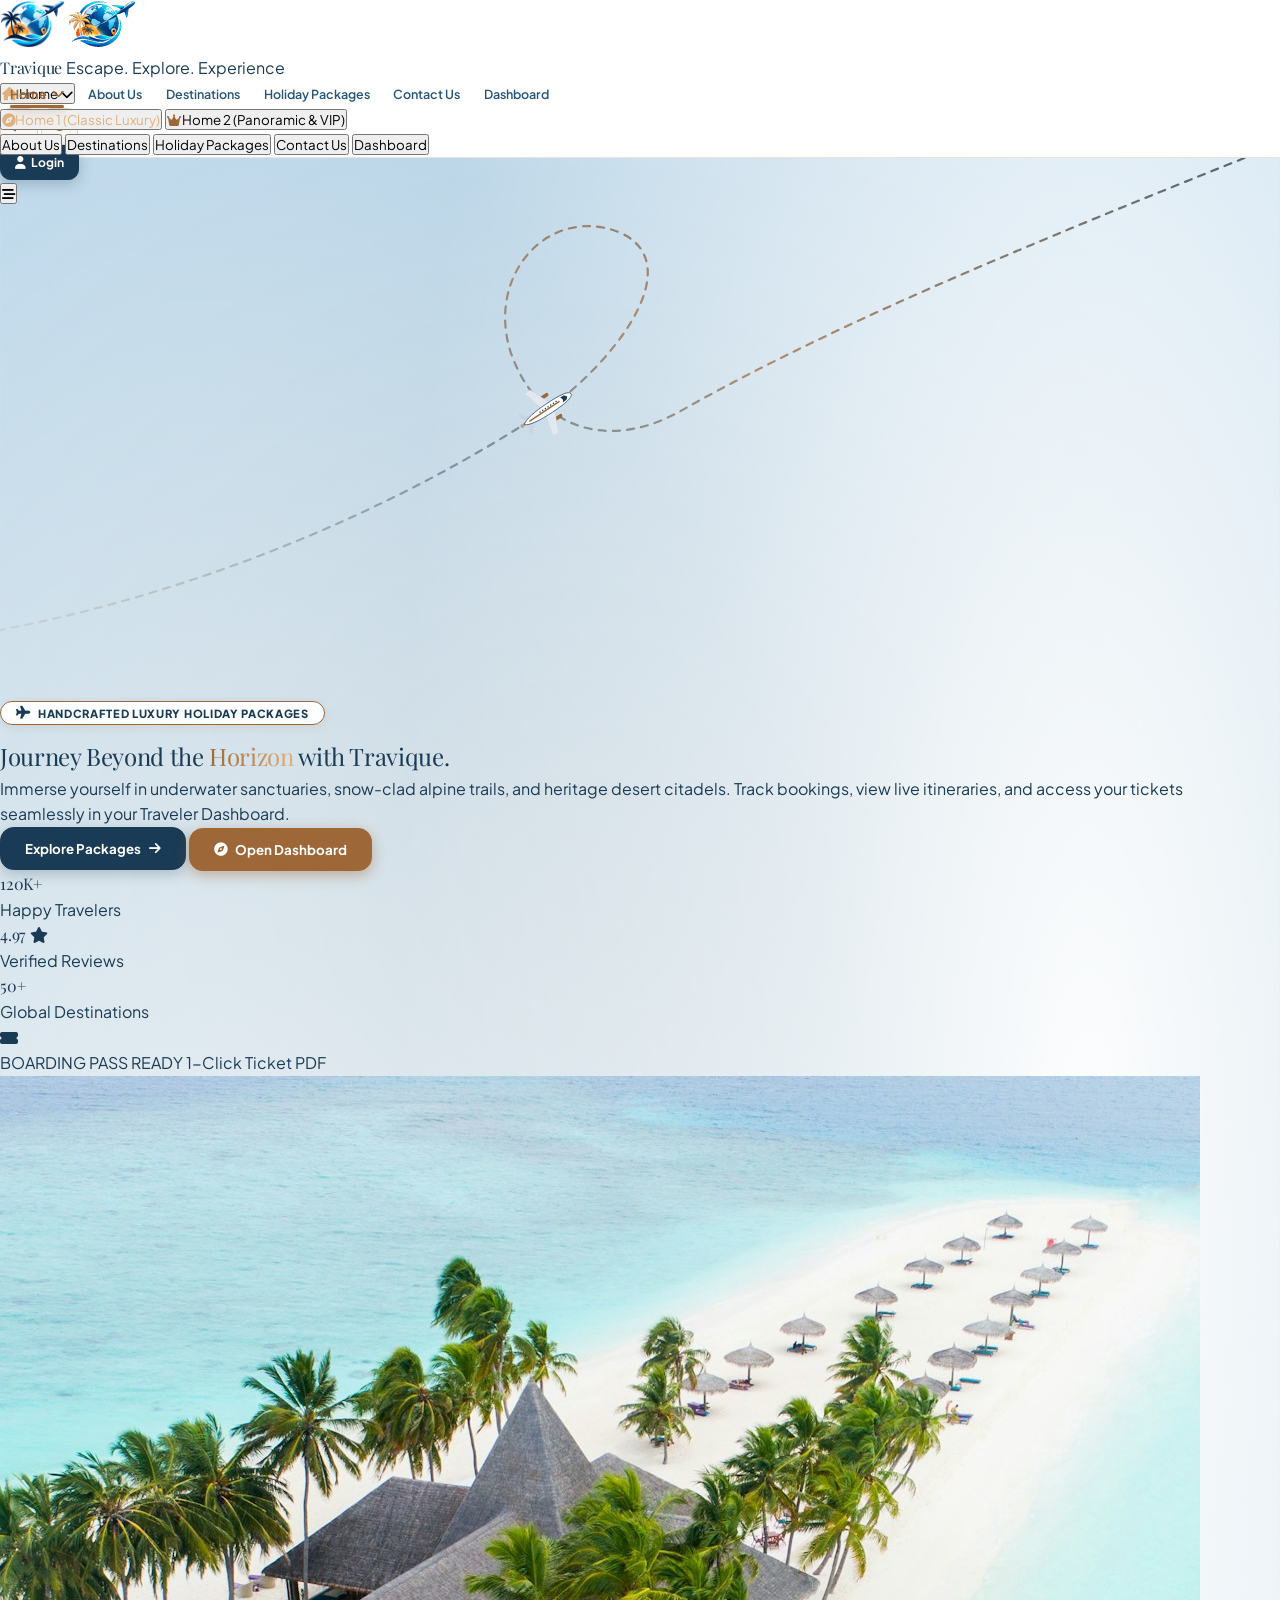
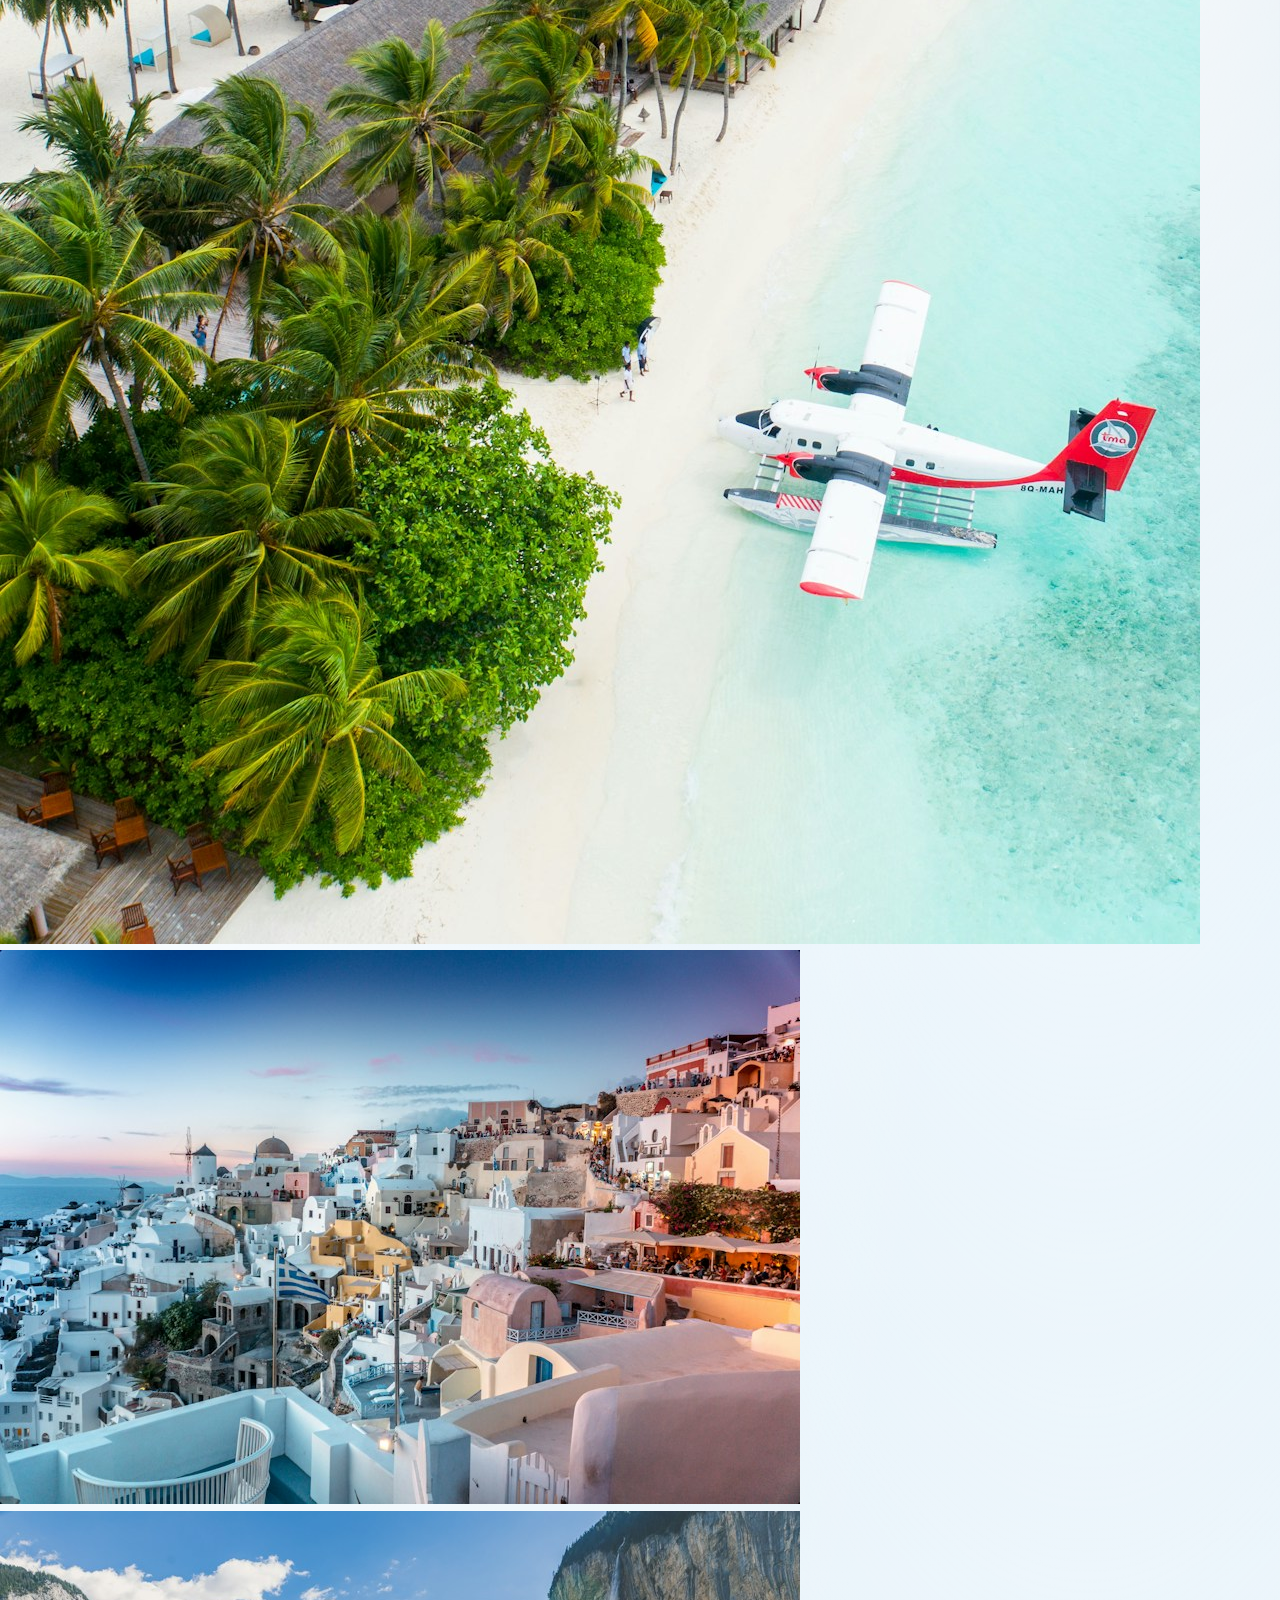
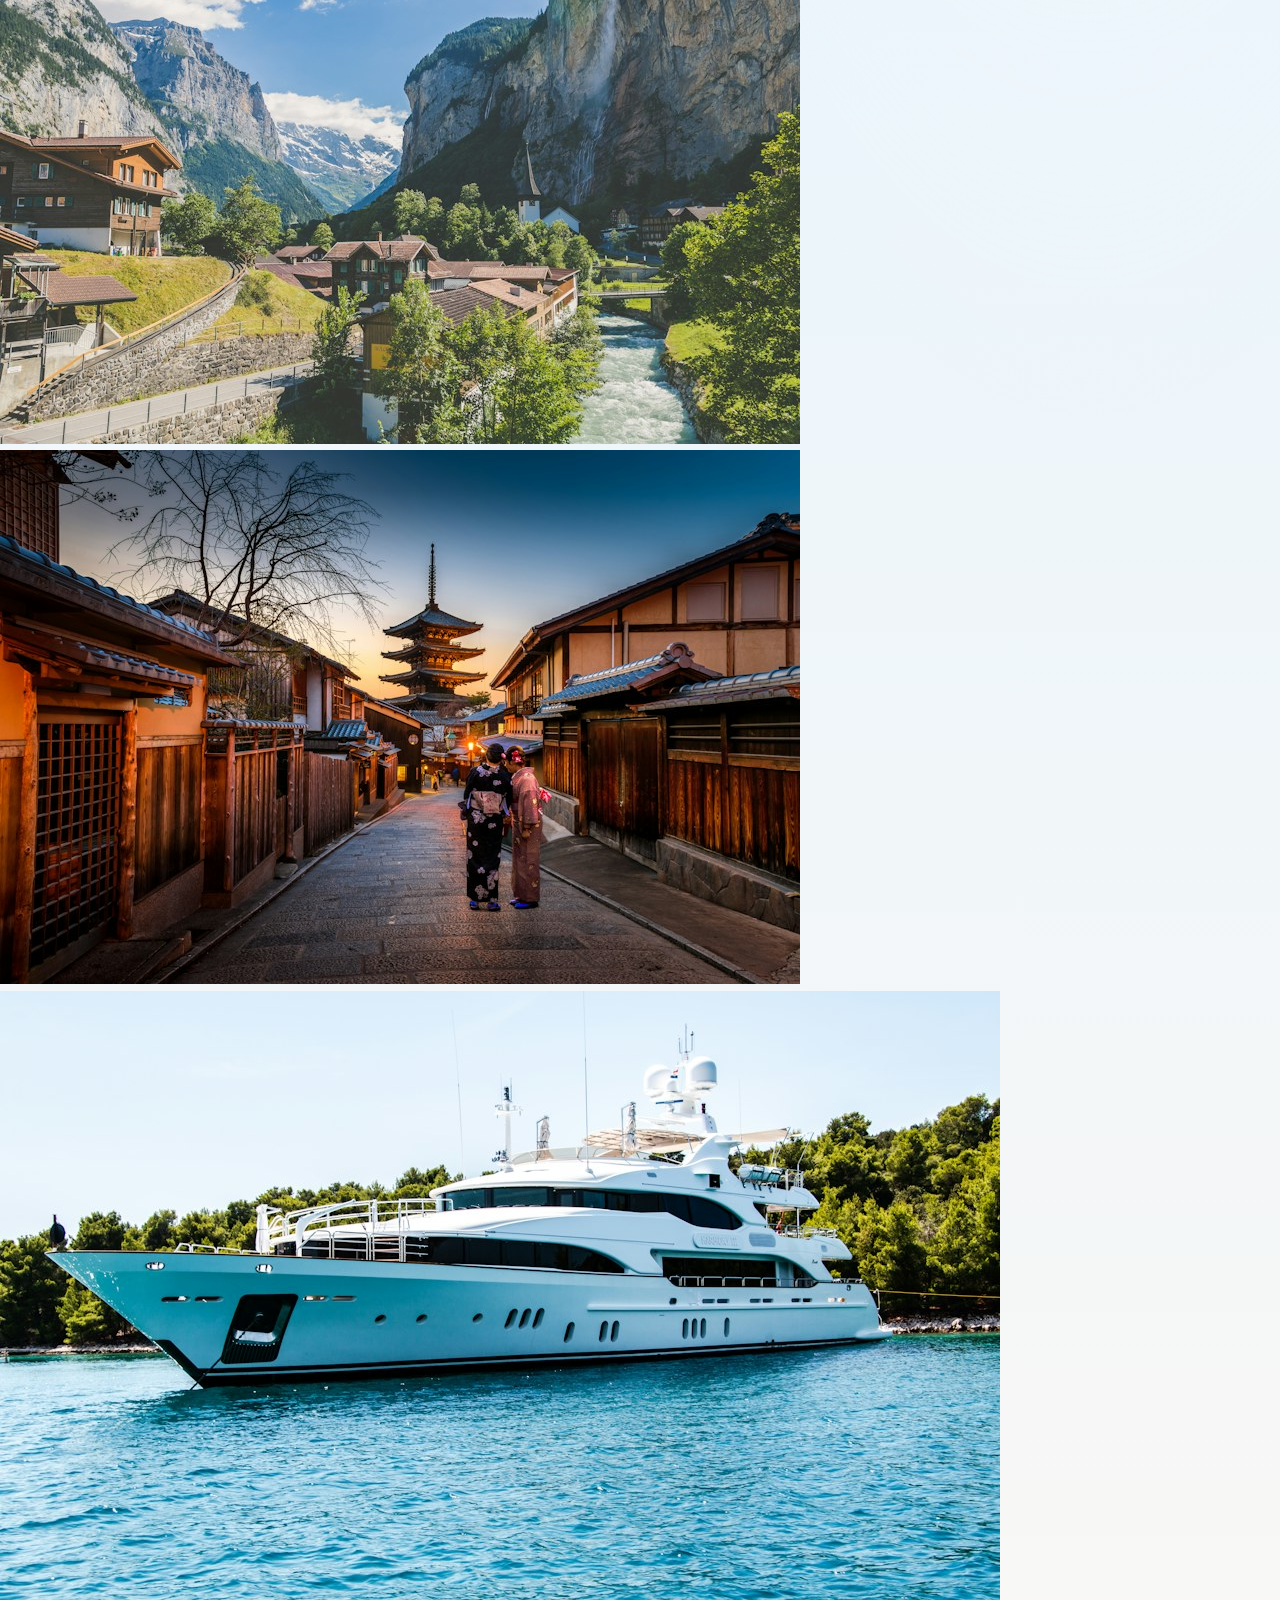
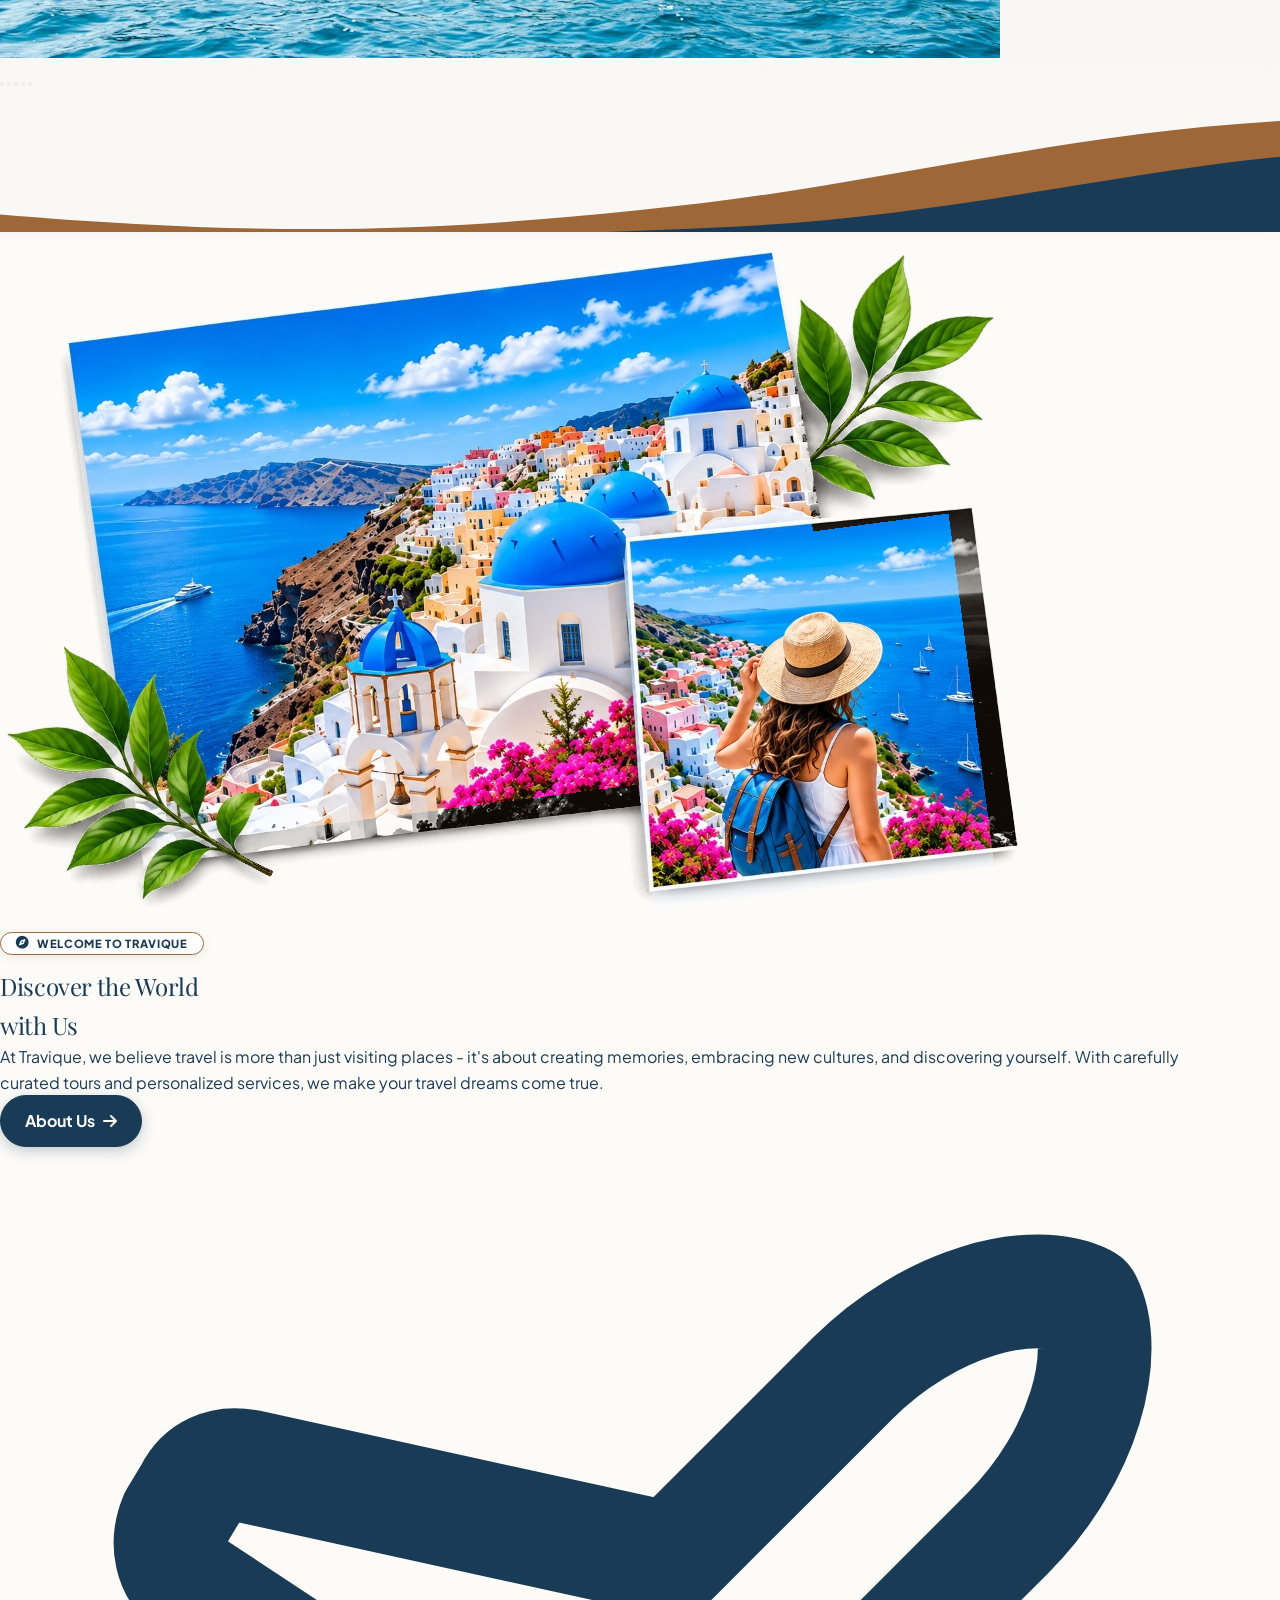
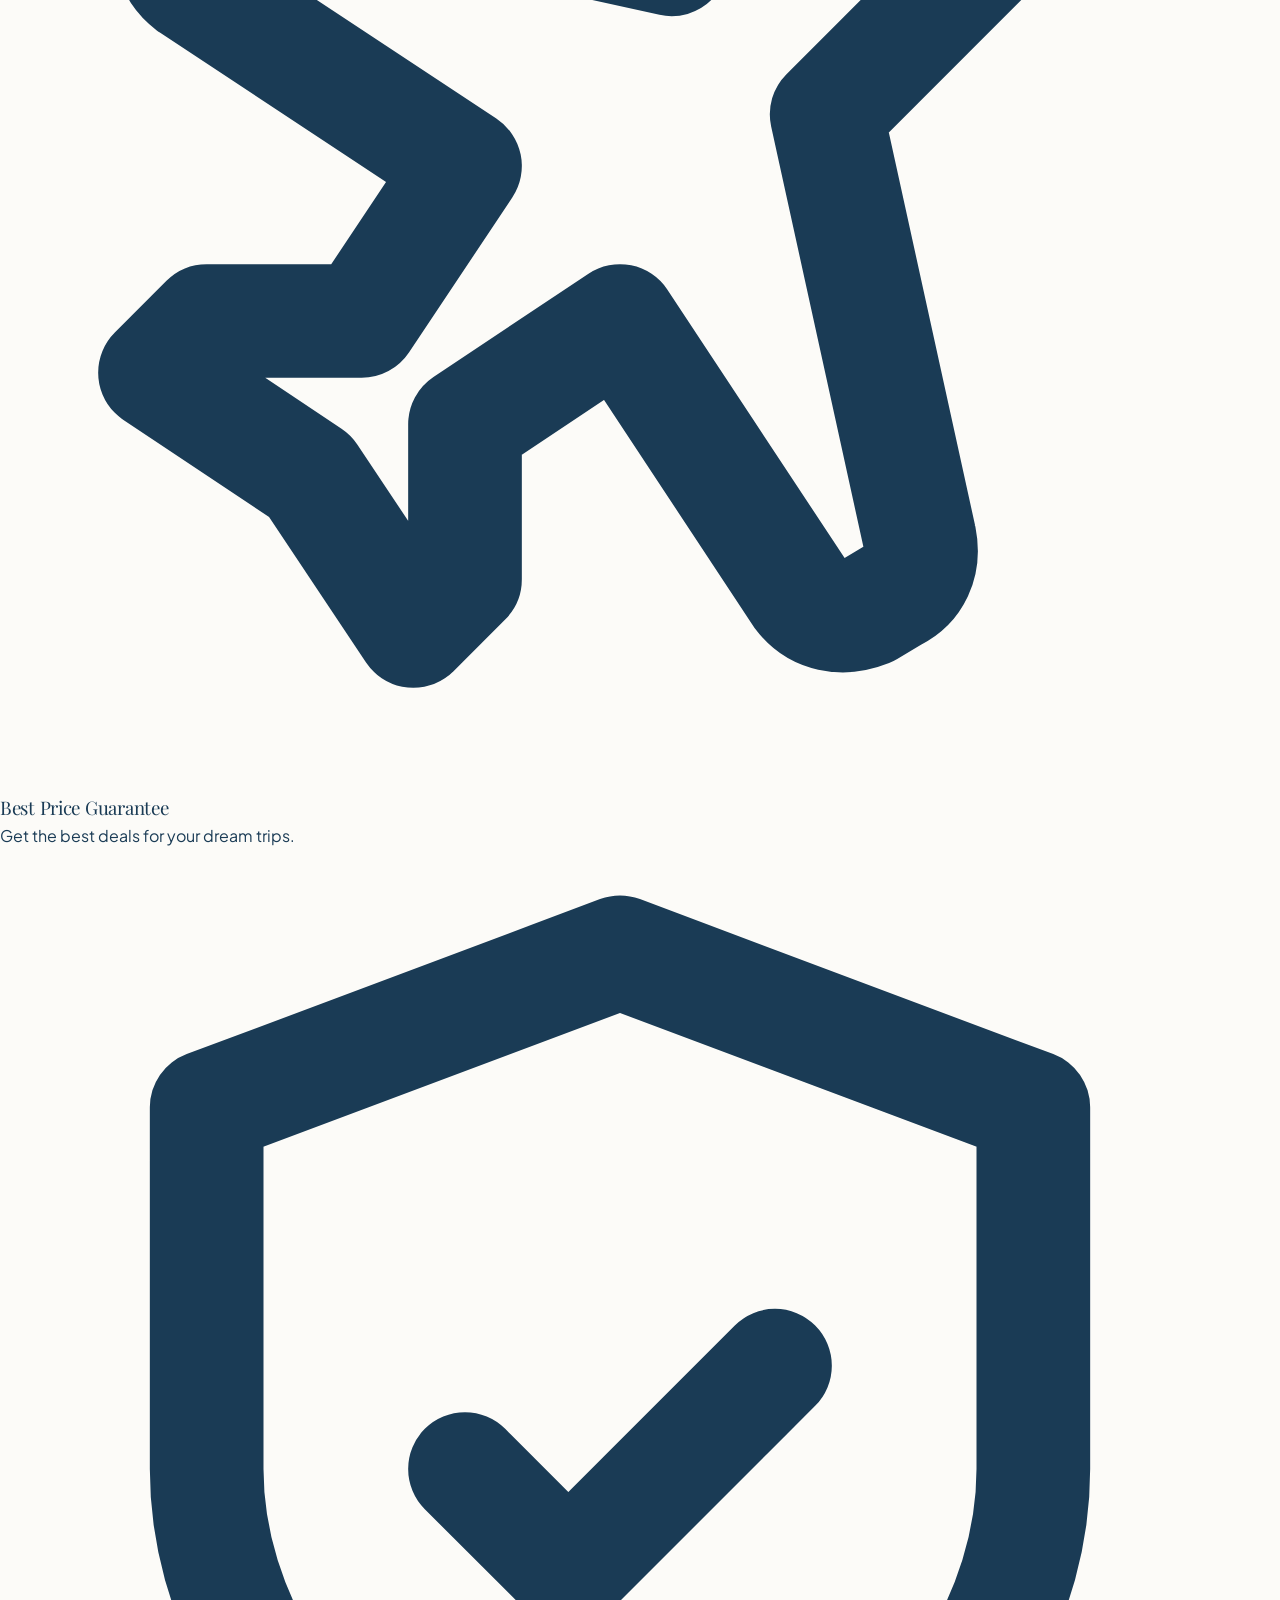
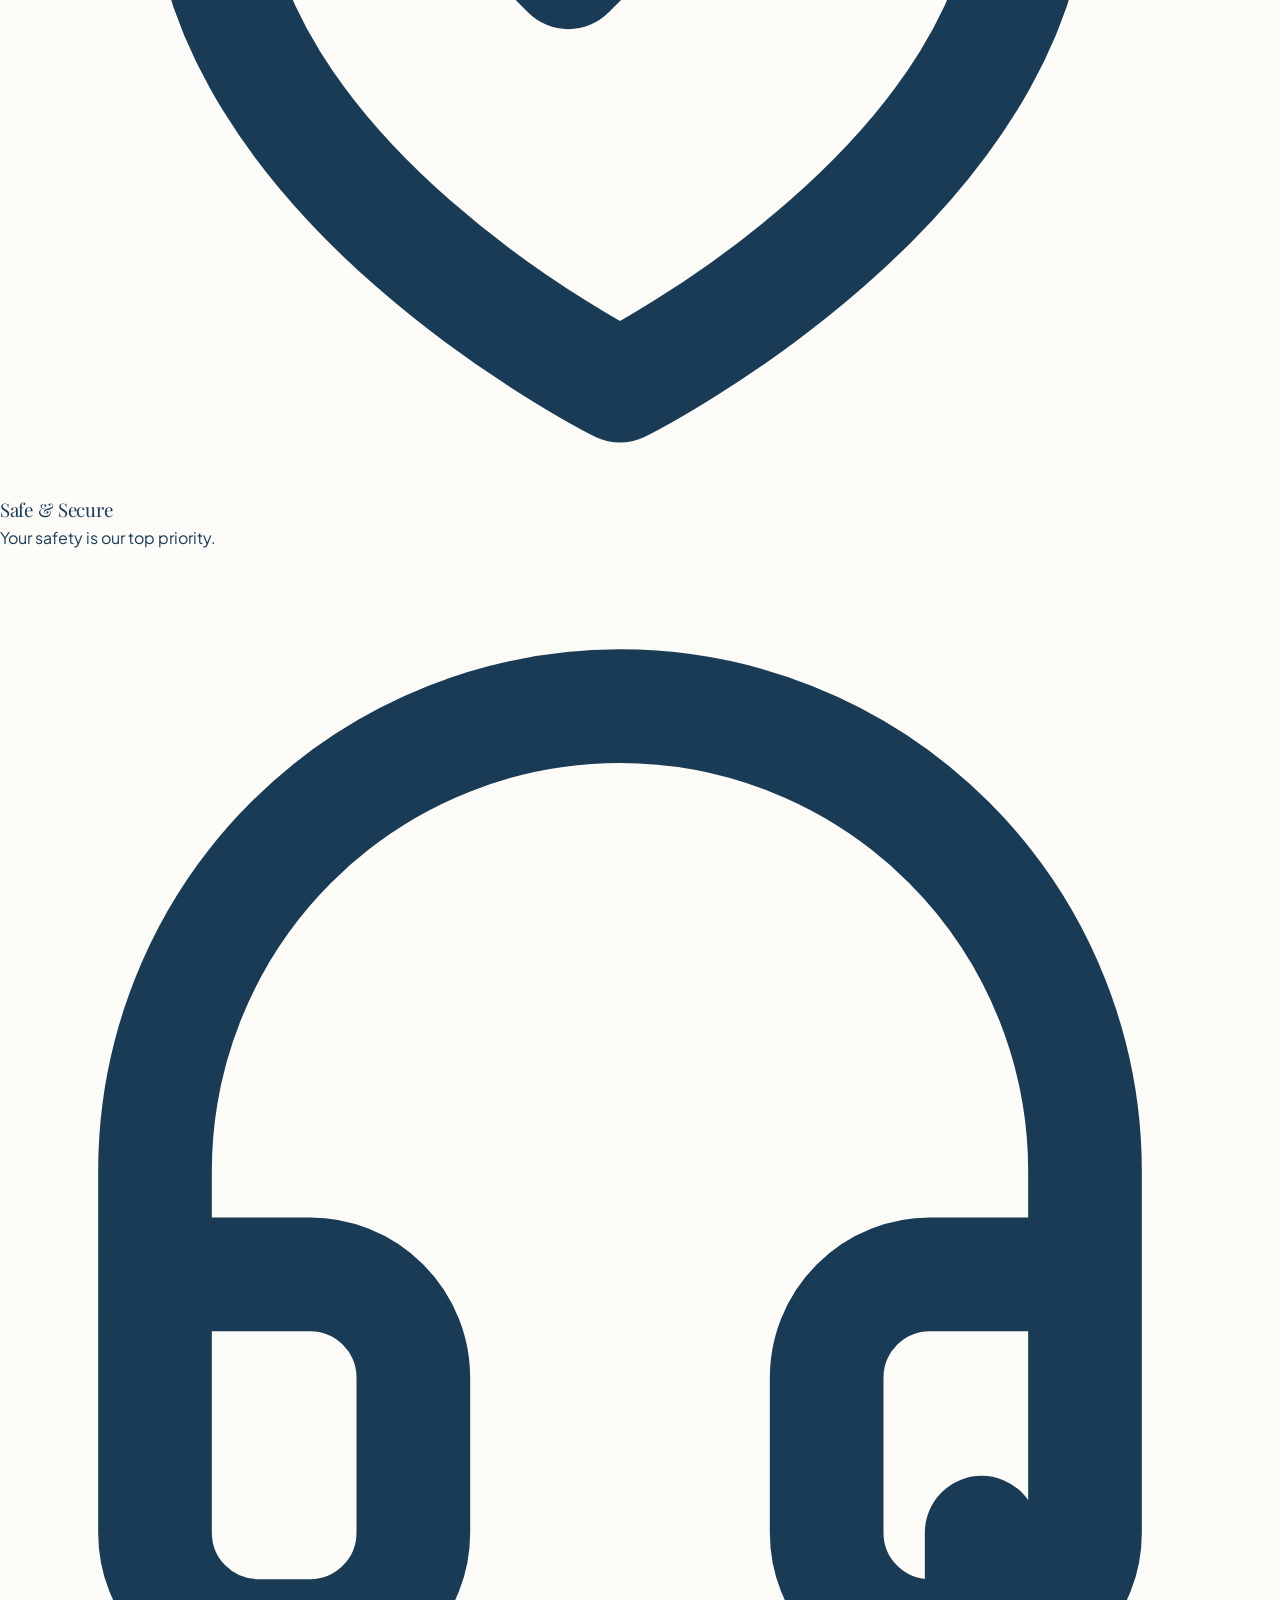
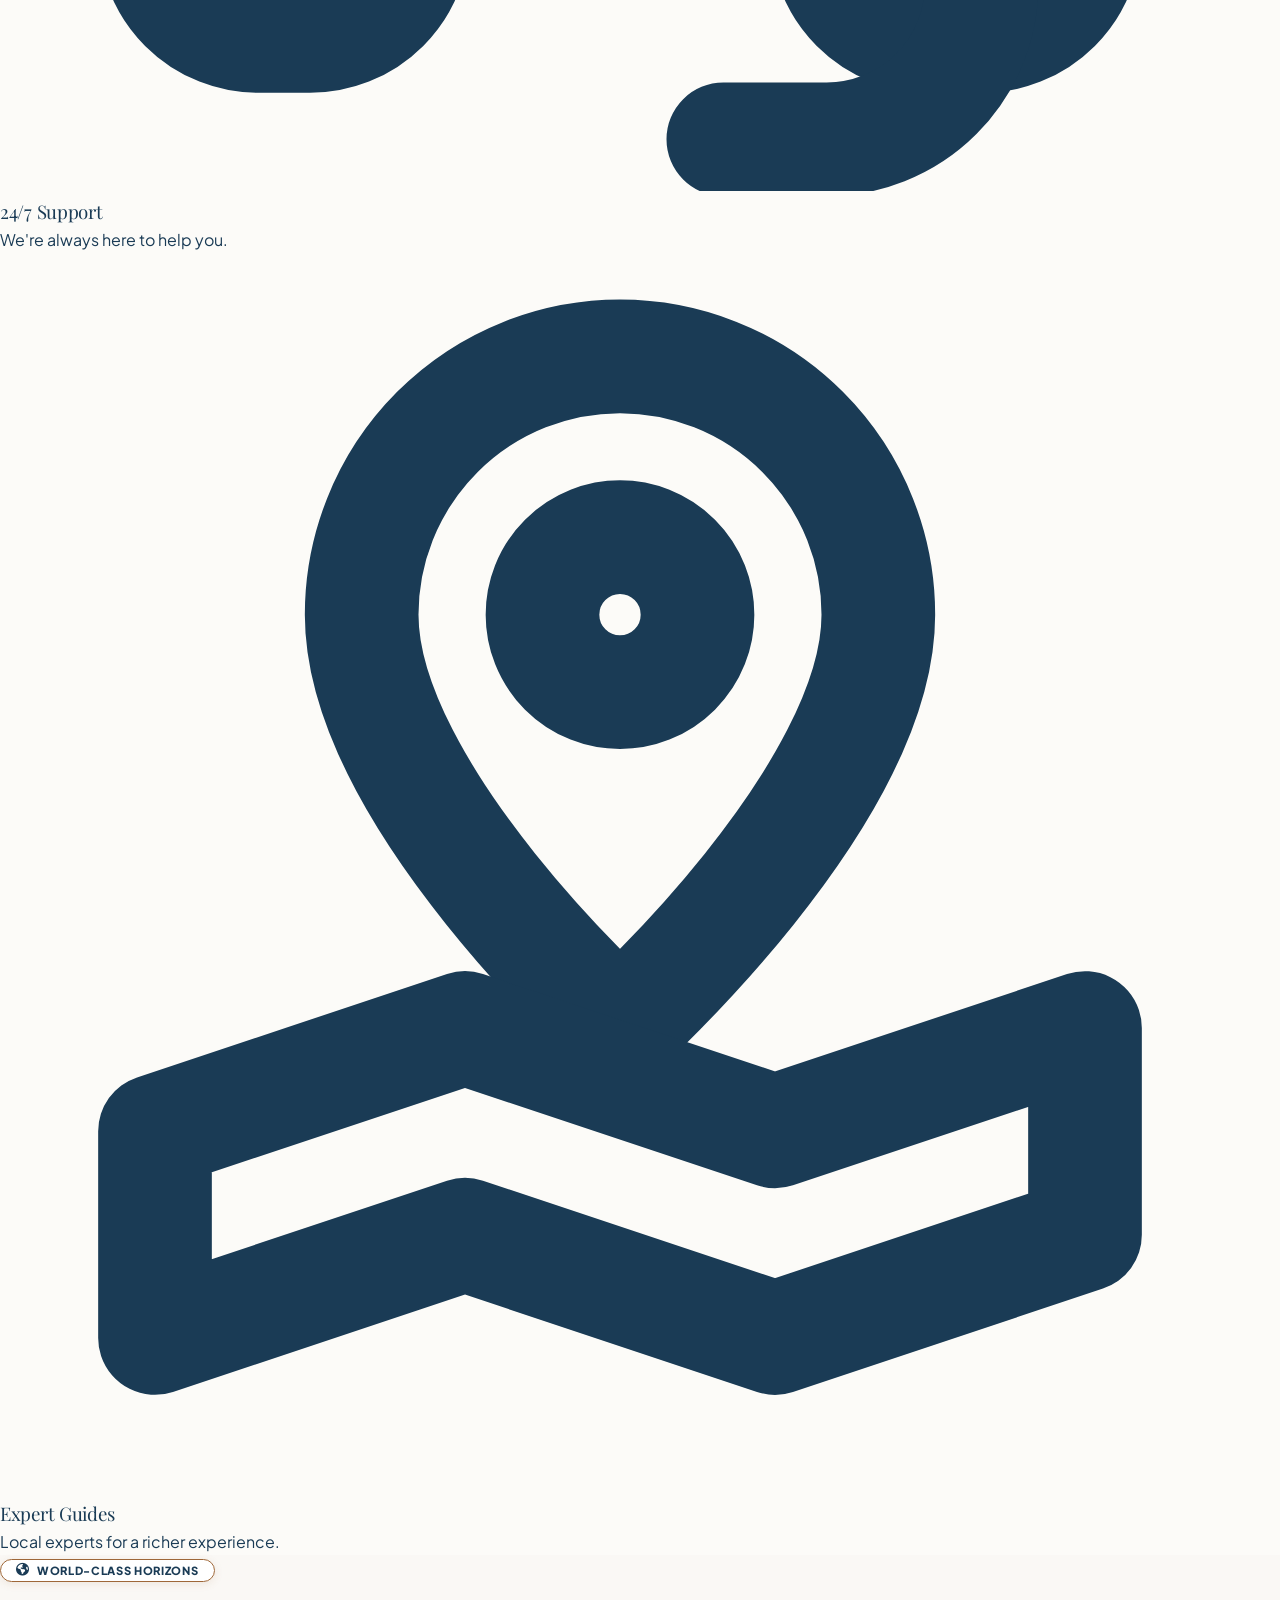
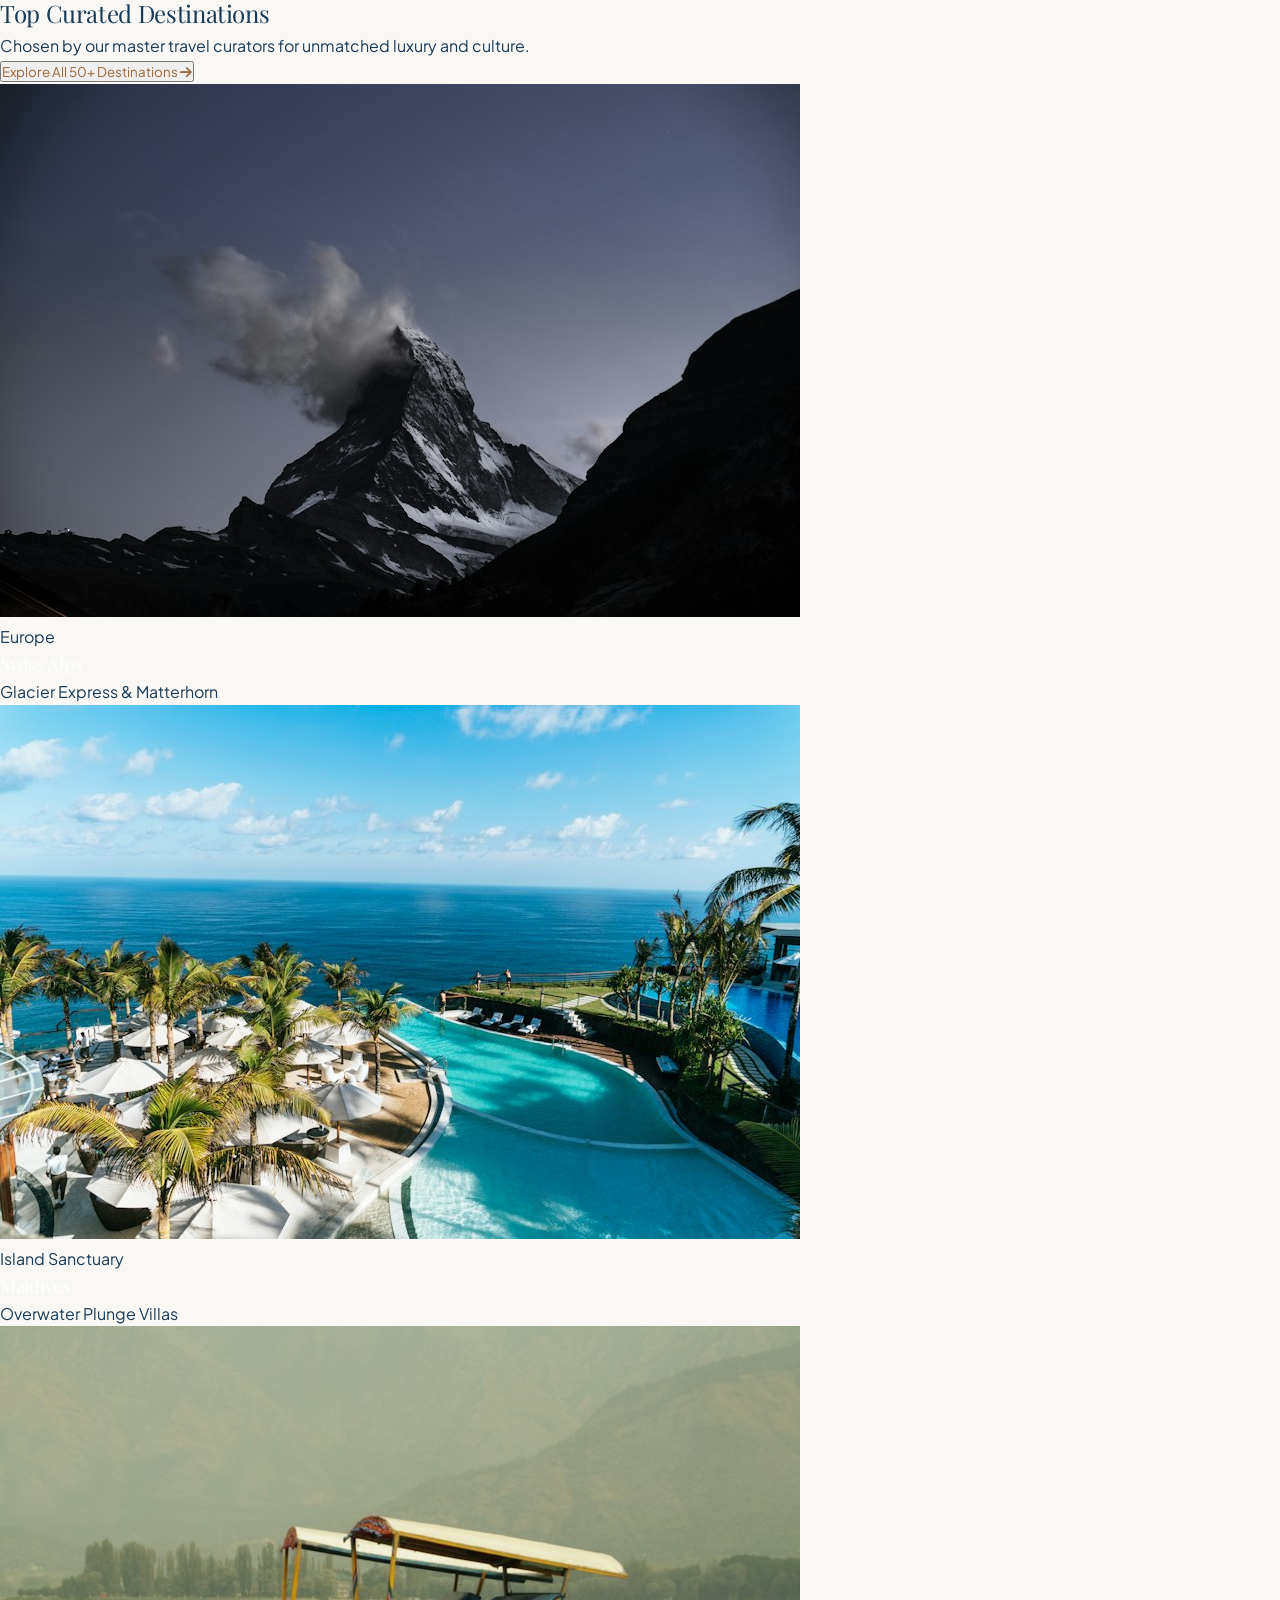
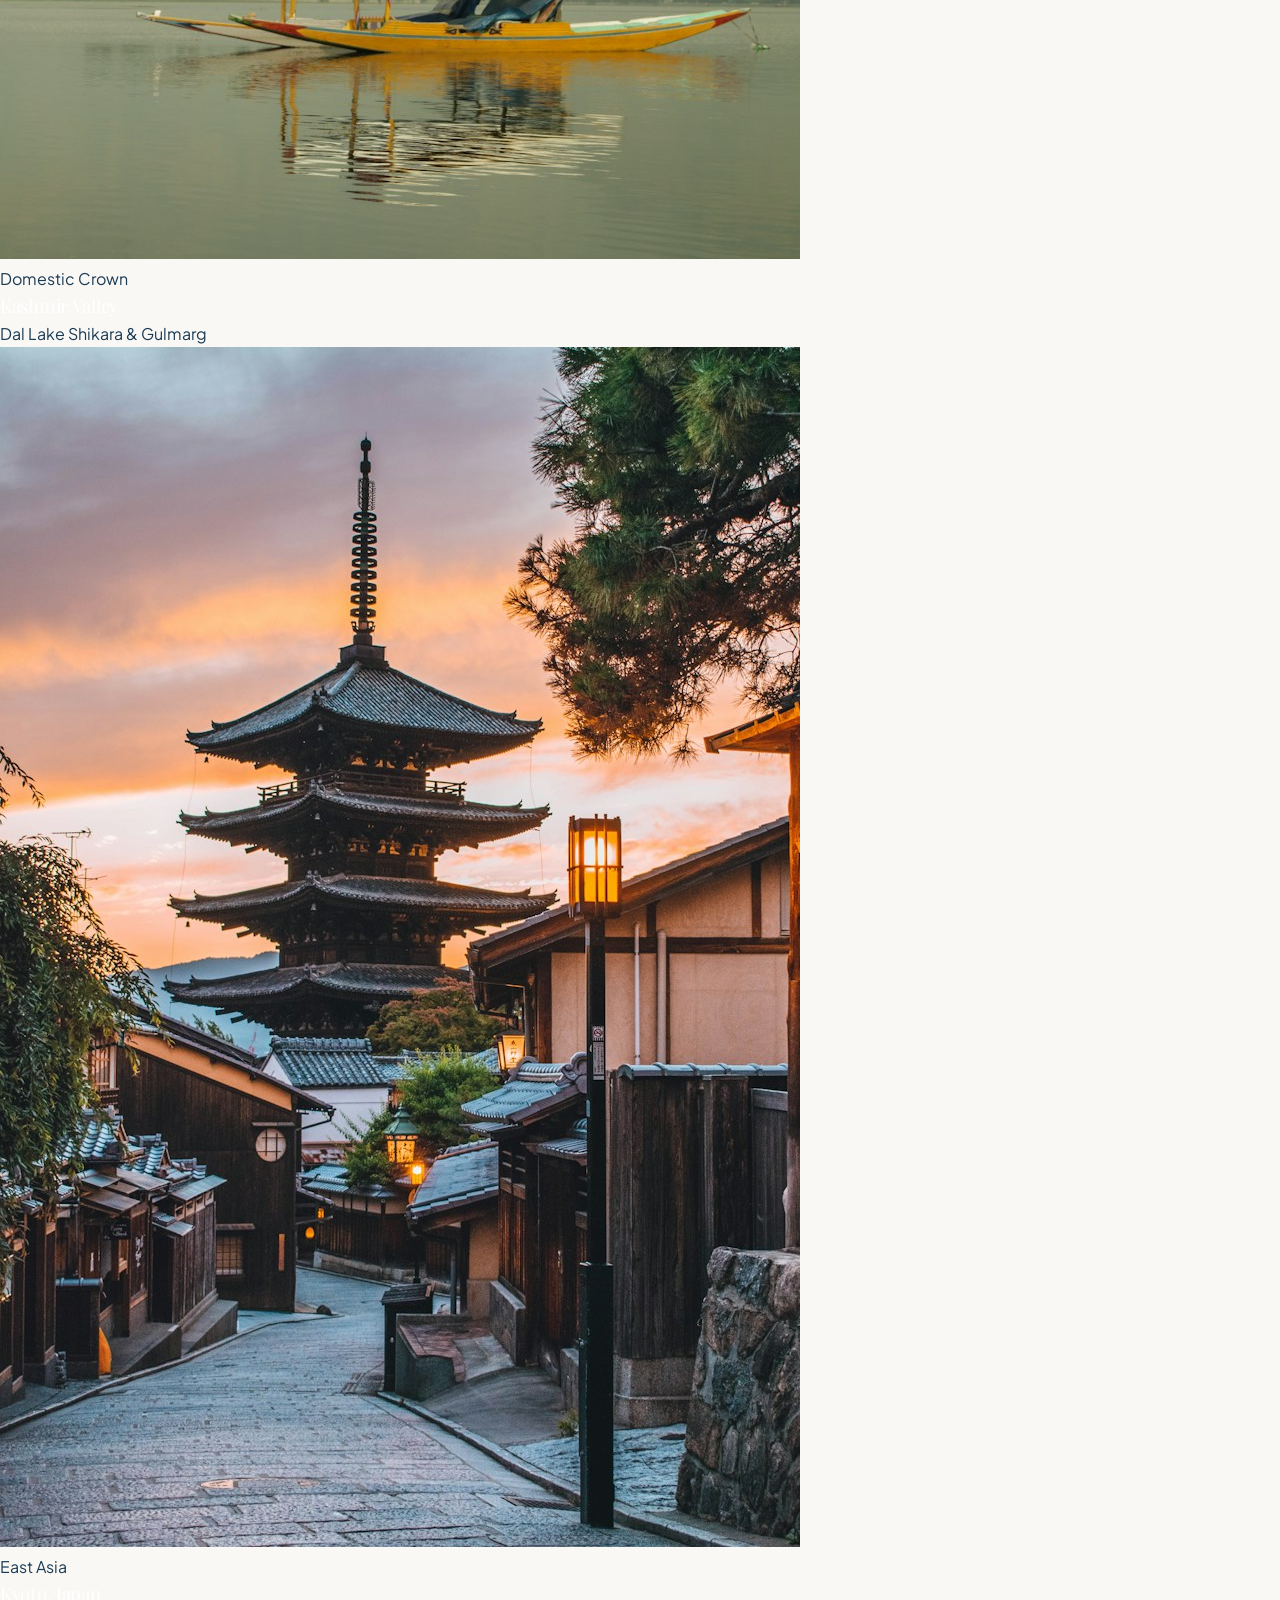
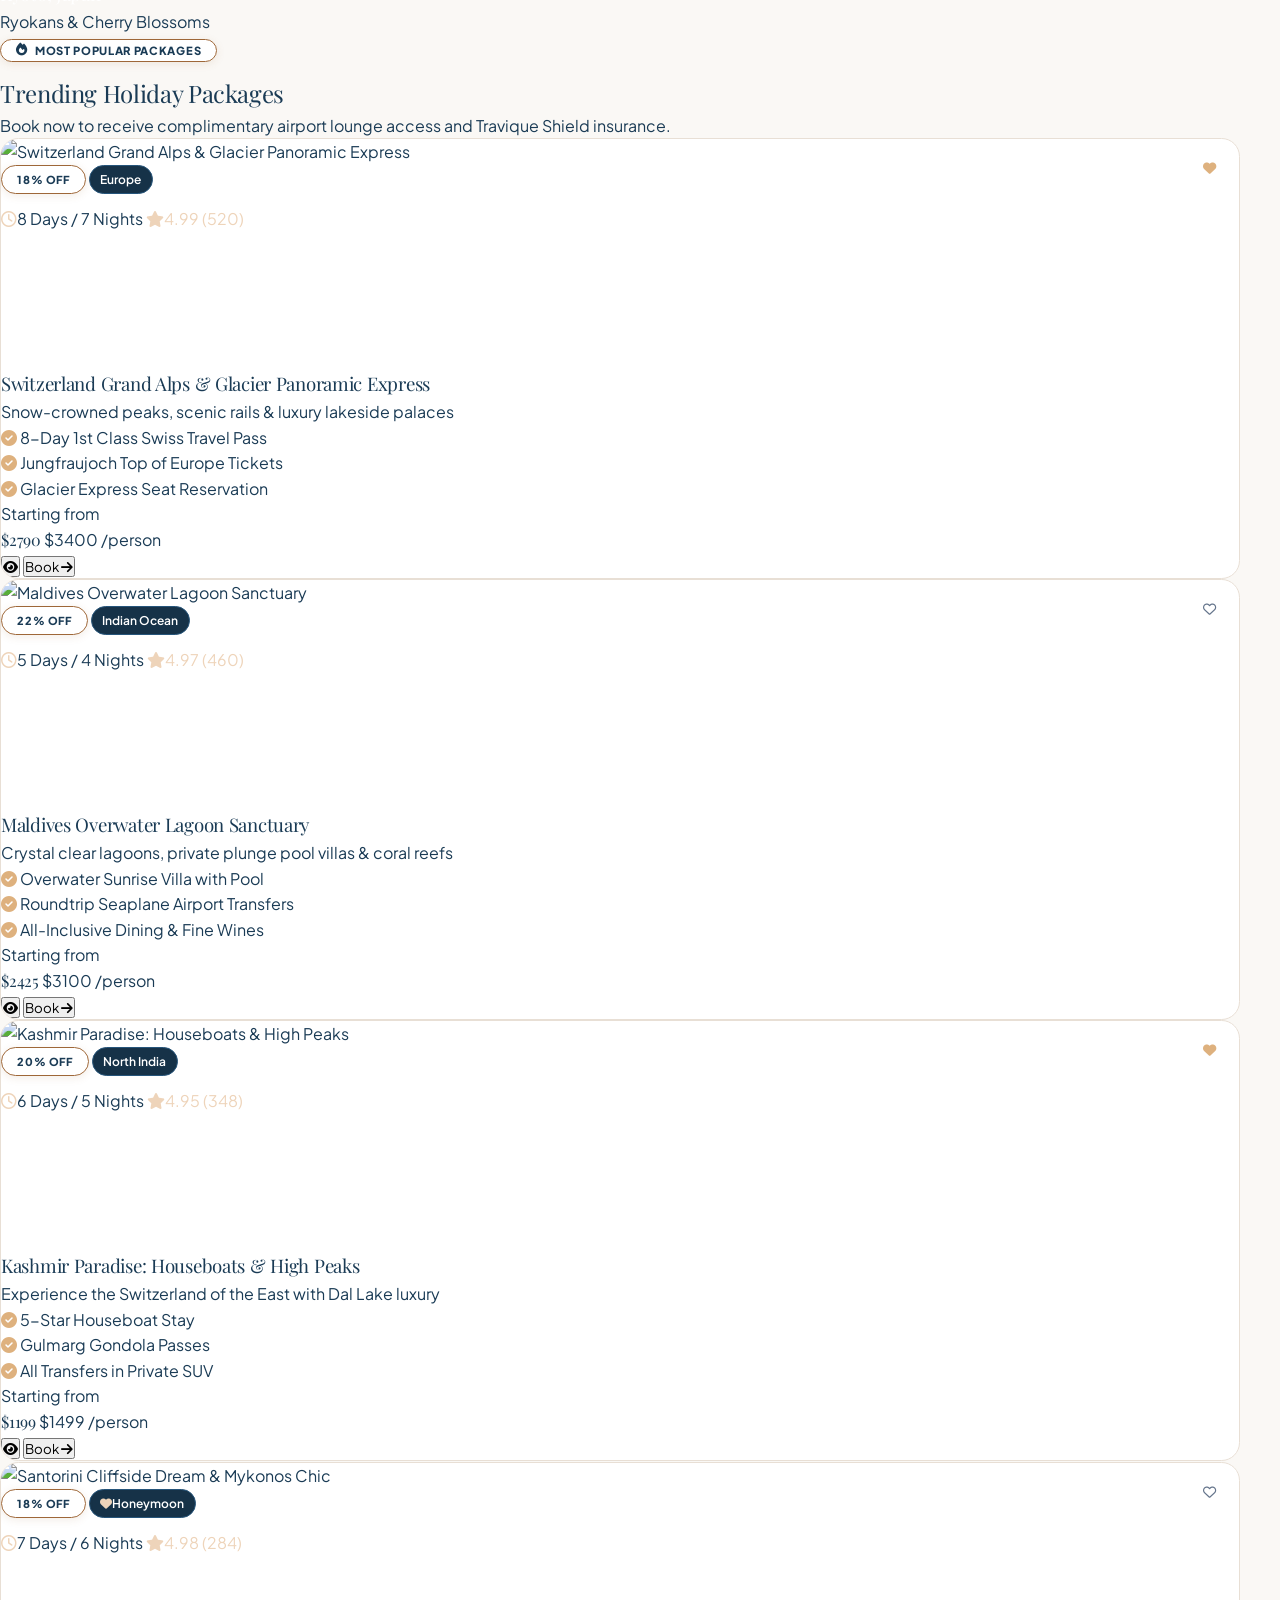
==== commit d0d2ec2f: "Initial project commit" ====
--- a/index.html
+++ b/index.html
@@ -1,1070 +1,1070 @@
-﻿<!DOCTYPE html>
-<html lang="en" dir="ltr" class="scroll-smooth">
-<head>
-  <meta charset="UTF-8">
-  <meta name="viewport" content="width=device-width, initial-scale=1.0">
-  <title>Travique - Luxury Travel & Holiday Package Platform</title>
-  <meta name="description" content="Explore handcrafted domestic & international holiday packages, romantic honeymoon tours, and manage your trips via the Travique Traveler Dashboard.">
-
-  <link rel="preconnect" href="https://fonts.googleapis.com">
-  <link rel="preconnect" href="https://fonts.gstatic.com" crossorigin>
-  <link href="https://fonts.googleapis.com/css2?family=DM+Serif+Display:ital@0;1&family=Outfit:wght@400;500;600;700;800;900&family=Playfair+Display:ital,wght@0,600;0,700;0,800;0,900;1,600;1,700&family=Plus+Jakarta+Sans:wght@300;400;500;600;700;800&family=Syne:wght@600;700;800&family=Urbanist:wght@500;600;700;800;900&display=swap" rel="stylesheet">
-
-  <link rel="stylesheet" href="https://cdnjs.cloudflare.com/ajax/libs/font-awesome/6.5.1/css/all.min.css" integrity="sha512-DTOQO9RWCH3ppGqcWaEA1BIZOC6xxalwEsw9c2QQeAIftl+Vegovlnee1c9QX4TctnWMn13TZye+giMm8e2LwA==" crossorigin="anonymous" referrerpolicy="no-referrer">
-
-  <script src="https://cdn.tailwindcss.com"></script>
-  <script src="tailwind-config.js"></script>
-
-  <link rel="icon" type="image/png" href="logo-light.png">
-
-  <link rel="stylesheet" href="style.css">
-  <link rel="stylesheet" href="home-1.css">
-</head>
-<body class="bg-slate-50 dark:bg-ocean-950 text-slate-800 dark:text-slate-100 font-body transition-colors duration-300">
-
-  <header class="site-header">
-    <div class="max-w-7xl mx-auto px-2.5 sm:px-6 lg:px-8">
-      <div class="header-inner-row flex items-center justify-between h-20 transition-all duration-300">
-
-        <a href="index.html" class="flex items-center gap-2 sm:gap-3 group shrink-0 -ml-1 sm:ml-0">
-          <div class="relative h-10 sm:h-12 w-auto flex items-center shrink-0">
-            <img src="logo-light.png" alt="Travique Logo" class="header-logo-img h-10 sm:h-12 w-auto object-contain dark:hidden group-hover:scale-105 transition-all duration-300">
-            <img src="logo-dark.png" alt="Travique Logo" class="header-logo-img h-10 sm:h-12 w-auto object-contain hidden dark:block group-hover:scale-105 transition-all duration-300">
-          </div>
-          <div class="flex flex-col items-start sm:items-center text-left sm:text-center">
-            <span class="text-xl sm:text-2xl font-black font-heading tracking-tight text-ocean-900 dark:text-white group-hover:text-teal-400 transition-colors">
-              Travique
-            </span>
-            <span class="text-[6.5px] sm:text-[7.5px] font-bold tracking-[0.12em] sm:tracking-[0.14em] text-[#9E6738] uppercase mt-0.5 whitespace-nowrap text-left sm:text-center">
-              Escape. Explore. Experience
-            </span>
-          </div>
-        </a>
-
-        <nav class="hidden lg:flex items-center justify-center gap-1 xl:gap-2">
-
-          <div class="nav-dropdown-wrapper relative group" id="home-dropdown">
-            <button data-view="home" class="nav-link active flex items-center gap-1.5 cursor-pointer" id="home-nav-trigger" aria-haspopup="true" aria-expanded="false" onclick="toggleHomeDropdown(event)">
-              <span>Home</span>
-              <i class="fa-solid fa-chevron-down text-[10px] transition-transform duration-200 group-hover:rotate-180"></i>
-            </button>
-            <div class="nav-dropdown-menu" id="home-dropdown-menu">
-              <button data-view="home-1" onclick="window.location.href='index.html'" class="dropdown-item flex items-center gap-3 active">
-                <div class="w-8 h-8 rounded-lg bg-[#9E6738]/20 text-[#9E6738] flex items-center justify-center shrink-0">
-                  <i class="fa-solid fa-compass text-sm"></i>
-                </div>
-                <div class="text-left rtl:text-right">
-                  <span class="block font-bold text-sm text-[#9E6738] dark:text-[#C9935E] item-title">Home 1</span>
-                  <span class="block text-[11px] text-slate-500 dark:text-slate-400 font-normal">Classic Luxury &amp; Explorer</span>
-                </div>
-              </button>
-              <button data-view="home-2" onclick="window.location.href='home-2.html'" class="dropdown-item flex items-center gap-3">
-                <div class="w-8 h-8 rounded-lg bg-teal-500/10 text-teal-400 flex items-center justify-center shrink-0">
-                  <i class="fa-solid fa-crown text-sm"></i>
-                </div>
-                <div class="text-left rtl:text-right">
-                  <span class="block font-bold text-sm text-slate-800 dark:text-slate-100 item-title">Home 2</span>
-                  <span class="block text-[11px] text-slate-500 dark:text-slate-400 font-normal">Panoramic Escapes &amp; VIP Lounge</span>
-                </div>
-              </button>
-            </div>
-          </div>
-
-          <button data-view="about" onclick="window.location.href='about.html'" class="nav-link">
-            About Us
-          </button>
-          <button data-view="destinations" onclick="window.location.href='destinations.html'" class="nav-link">
-            Destinations
-          </button>
-          <button data-view="packages" onclick="window.location.href='packages.html'" class="nav-link">
-            Holiday Packages
-          </button>
-          <button data-view="contact" onclick="window.location.href='contact.html'" class="nav-link">
-            Contact Us
-          </button>
-          <button data-view="dashboard" onclick="window.location.href='dashboard.html'" class="nav-link">
-            Dashboard
-          </button>
-        </nav>
-
-        <div class="flex items-center gap-1.5 sm:gap-3 shrink-0">
-          <button id="dir-toggle-btn" onclick="toggleDirection()" class="ctrl-btn ctrl-btn-icon w-8 h-8 sm:w-9 sm:h-9 flex items-center justify-center p-0" title="Toggle Layout Direction (LTR / RTL)" aria-label="Toggle Direction">
-            <i class="fa-solid fa-right-left text-[#9E6738] dark:text-[#DEB17E] text-xs sm:text-sm"></i>
-          </button>
-
-          <button id="theme-toggle-btn" onclick="toggleDarkMode()" class="ctrl-btn ctrl-btn-icon w-8 h-8 sm:w-9 sm:h-9 flex items-center justify-center p-0" title="Toggle Theme (Light / Dark)" aria-label="Toggle Dark Mode">
-            <i class="fa-solid fa-moon text-[#9E6738] dark:text-[#DEB17E] text-xs sm:text-sm"></i>
-          </button>
-
-          <div id="auth-button-container">
-            <button onclick="openLoginModal()" class="ctrl-btn ctrl-btn-primary px-2.5 sm:px-4 py-1.5 sm:py-2 text-xs flex items-center gap-1.5 font-bold">
-              <i class="fa-solid fa-user text-xs"></i>
-              <span>Login</span>
-            </button>
-          </div>
-
-          <button id="mobile-menu-toggle" class="lg:hidden p-1.5 sm:p-2 rounded-lg text-slate-600 dark:text-slate-300 hover:text-teal-400">
-            <i class="fa-solid fa-bars-staggered text-lg sm:text-xl"></i>
-          </button>
-        </div>
-
-      </div>
-    </div>
-
-    <div id="mobile-menu-drawer" class="lg:hidden hidden px-4 pt-2 pb-6 bg-white dark:bg-ocean-900 border-b border-slate-200 dark:border-ocean-800 shadow-xl space-y-2">
-      <div class="mobile-dropdown border-b border-slate-200 dark:border-ocean-800/60 pb-2">
-        <button onclick="toggleMobileHomeSubmenu()" class="flex items-center justify-between w-full py-2 px-3 rounded-lg text-slate-700 dark:text-slate-200 font-medium hover:text-teal-400">
-          <span class="flex items-center gap-2">
-            <i class="fa-solid fa-house text-teal-400 text-sm"></i>
-            <span>Home</span>
-          </span>
-          <i id="mobile-home-chevron" class="fa-solid fa-chevron-down text-xs transition-transform duration-200"></i>
-        </button>
-        <div id="mobile-home-submenu" class="pl-6 space-y-1 mt-1">
-          <button data-view="home-1" onclick="window.location.href='index.html'; closeMobileMenuDrawer();" class="mobile-nav-link block w-full text-left py-1.5 px-3 rounded-lg text-[#9E6738] dark:text-[#C9935E] hover:text-teal-400 text-sm font-bold bg-[#9E6738]/10">
-            <i class="fa-solid fa-compass text-[#9E6738] text-xs mr-2 rtl:ml-2 rtl:mr-0"></i>Home 1 (Classic Luxury)
-          </button>
-          <button data-view="home-2" onclick="window.location.href='home-2.html'; closeMobileMenuDrawer();" class="mobile-nav-link block w-full text-left py-1.5 px-3 rounded-lg text-slate-600 dark:text-slate-300 hover:text-teal-400 text-sm font-medium">
-            <i class="fa-solid fa-crown text-teal-500 text-xs mr-2 rtl:ml-2 rtl:mr-0"></i>Home 2 (Panoramic &amp; VIP)
-          </button>
-        </div>
-      </div>
-      <button data-view="about" onclick="window.location.href='about.html'; closeMobileMenuDrawer()" class="mobile-nav-link block w-full text-left py-2 px-3 rounded-lg text-slate-700 dark:text-slate-200 font-medium">About Us</button>
-      <button data-view="destinations" onclick="window.location.href='destinations.html'; closeMobileMenuDrawer()" class="mobile-nav-link block w-full text-left py-2 px-3 rounded-lg text-slate-700 dark:text-slate-200 font-medium">Destinations</button>
-      <button data-view="packages" onclick="window.location.href='packages.html'; closeMobileMenuDrawer()" class="mobile-nav-link block w-full text-left py-2 px-3 rounded-lg text-slate-700 dark:text-slate-200 font-medium">Holiday Packages</button>
-      <button data-view="contact" onclick="window.location.href='contact.html'; closeMobileMenuDrawer()" class="mobile-nav-link block w-full text-left py-2 px-3 rounded-lg text-slate-700 dark:text-slate-200 font-medium">Contact Us</button>
-      <button data-view="dashboard" onclick="window.location.href='dashboard.html'; closeMobileMenuDrawer()" class="mobile-nav-link block w-full text-left py-2 px-3 rounded-lg text-teal-400 font-bold bg-teal-500/10">Dashboard</button>
-    </div>
-  </header>
-
-  <main>
-
-    <div id="view-home-1" class="view-section">
-      <section id="home-hero" class="home-1-sky-hero relative pt-8 pb-28 lg:pt-12 lg:pb-36 border-b border-slate-200 dark:border-ocean-800">
-
-        <div class="absolute inset-0 w-full h-full pointer-events-none select-none z-10 overflow-hidden">
-          <svg class="w-full h-full" viewBox="0 0 1440 600" preserveAspectRatio="none" fill="none">
-            <defs>
-              <linearGradient id="flightTrailLight" x1="0%" y1="100%" x2="100%" y2="0%">
-                <stop offset="0%" stop-color="#9E6738" stop-opacity="0.1" />
-                <stop offset="35%" stop-color="#1A3B55" stop-opacity="0.45" />
-                <stop offset="55%" stop-color="#9E6738" stop-opacity="0.7" />
-                <stop offset="100%" stop-color="#1A3B55" stop-opacity="0.8" />
-              </linearGradient>
-              <linearGradient id="flightTrailDark" x1="0%" y1="100%" x2="100%" y2="0%">
-                <stop offset="0%" stop-color="#C9935E" stop-opacity="0.1" />
-                <stop offset="45%" stop-color="#38BDF8" stop-opacity="0.55" />
-                <stop offset="70%" stop-color="#F5ECD7" stop-opacity="0.8" />
-                <stop offset="100%" stop-color="#38BDF8" stop-opacity="0.9" />
-              </linearGradient>
-            </defs>
-
-            <path id="heroFlightPath"
-                  d="M -50 540 C 200 500, 440 400, 620 280 C 700 220, 770 120, 700 85 C 620 50, 545 130, 575 220 C 605 305, 685 330, 765 285 C 960 175, 1200 80, 1500 -40"
-                  stroke="url(#flightTrailLight)"
-                  stroke-width="2.5"
-                  stroke-dasharray="8 8"
-                  stroke-linecap="round"
-                  class="dark:stroke-[url(#flightTrailDark)] opacity-65 dark:opacity-85 transition-opacity" />
-
-            <g class="hero-airplane-group">
-              <animateMotion dur="13s" repeatCount="indefinite" rotate="auto">
-                <mpath href="#heroFlightPath" />
-              </animateMotion>
-              <g transform="scale(0.9)" class="filter drop-shadow-[0_4px_10px_rgba(0,0,0,0.4)] dark:drop-shadow-[0_0_12px_rgba(56,189,248,0.6)]">
-
-                <rect x="-4" y="-18" width="12" height="4.5" rx="2" fill="#9E6738" class="dark:fill-[#C9935E]" />
-                <rect x="-4" y="13.5" width="12" height="4.5" rx="2" fill="#9E6738" class="dark:fill-[#C9935E]" />
-
-                <path d="M 6 0 L -8 -32 L -16 -32 L -8 0 L -16 32 L -8 32 Z" fill="#E2E8F0" stroke="#CBD5E1" stroke-width="0.5" class="dark:fill-[#94A3B8]" />
-
-                <path d="M -24 0 L -34 -14 L -39 -14 L -33 0 L -39 14 L -34 14 Z" fill="#CBD5E1" class="dark:fill-[#64748B]" />
-
-                <path d="M 32 0 C 32 4.5, 20 6.5, 0 6.5 C -18 6.5, -34 4.5, -38 0 C -34 -4.5, -18 -6.5, 0 -6.5 C 20 -6.5, 32 -4.5, 32 0 Z"
-                      fill="#FFFFFF" stroke="#1A3B55" stroke-width="0.8" class="dark:stroke-[#9E6738]" />
-
-                <path d="M 23 -3.2 C 25 -2, 26 0, 26 0 C 26 0, 25 2, 23 3.2 L 18 3.5 L 19.5 0 L 18 -3.5 Z" fill="#1A3B55" class="dark:fill-[#0B1924]" />
-
-                <path d="M 14 0 L -30 0" stroke="#9E6738" stroke-width="1.8" stroke-linecap="round" />
-
-                <circle cx="11" cy="-2.2" r="0.9" fill="#1A3B55" class="dark:fill-[#38BDF8]" />
-                <circle cx="7" cy="-2.2" r="0.9" fill="#1A3B55" class="dark:fill-[#38BDF8]" />
-                <circle cx="3" cy="-2.2" r="0.9" fill="#1A3B55" class="dark:fill-[#38BDF8]" />
-                <circle cx="-1" cy="-2.2" r="0.9" fill="#1A3B55" class="dark:fill-[#38BDF8]" />
-                <circle cx="-5" cy="-2.2" r="0.9" fill="#1A3B55" class="dark:fill-[#38BDF8]" />
-                <circle cx="-9" cy="-2.2" r="0.9" fill="#1A3B55" class="dark:fill-[#38BDF8]" />
-                <circle cx="-13" cy="-2.2" r="0.9" fill="#1A3B55" class="dark:fill-[#38BDF8]" />
-
-                <circle cx="-41" cy="0" r="2.5" fill="#C9935E" opacity="0.8" />
-              </g>
-            </g>
-          </svg>
-        </div>
-
-        <div class="max-w-7xl mx-auto px-4 sm:px-6 lg:px-8 relative z-20">
-          <div class="grid grid-cols-1 lg:grid-cols-12 gap-8 lg:gap-12 items-center">
-
-            <div class="lg:col-span-7 space-y-5">
-
-              <div class="section-tag-badge">
-                <i class="fa-solid fa-plane"></i>
-                <span>Handcrafted Luxury Holiday Packages</span>
-              </div>
-
-              <h1 class="text-4xl sm:text-5xl lg:text-[4rem] font-normal font-heading tracking-tight text-[#1A3B55] dark:text-white leading-[1.06]">
-                Journey Beyond the <span class="horizon-gradient">Horizon</span> with Travique.
-              </h1>
-
-              <p class="text-[15px] sm:text-base text-slate-700 dark:text-slate-200 font-normal max-w-xl leading-relaxed">
-                Immerse yourself in underwater sanctuaries, snow-clad alpine trails, and heritage desert citadels. Track bookings, view live itineraries, and access your tickets seamlessly in your Traveler Dashboard.
-              </p>
-
-              <div class="flex flex-wrap items-center gap-4 pt-1">
-                <button onclick="window.location.href='packages.html'" class="btn-primary text-sm font-bold flex items-center gap-2.5">
-                  <span>Explore Packages</span>
-                  <i class="fa-solid fa-arrow-right text-xs"></i>
-                </button>
-                <button onclick="window.location.href='dashboard.html'" class="btn-secondary text-sm font-bold flex items-center gap-2.5">
-                  <i class="fa-solid fa-compass text-base"></i>
-                  <span>Open Dashboard</span>
-                </button>
-              </div>
-
-              <div class="flex items-center gap-6 sm:gap-7 pt-4">
-                <div>
-                  <div class="text-2xl sm:text-3xl font-bold font-heading text-[#1A3B55] dark:text-white">120K+</div>
-                  <div class="text-xs font-semibold text-slate-600 dark:text-slate-300 mt-0.5">Happy Travelers</div>
-                </div>
-                <div class="h-9 w-[1.5px] bg-[#9E6738]/50"></div>
-                <div>
-                  <div class="text-2xl sm:text-3xl font-bold font-heading text-[#1A3B55] dark:text-white flex items-center gap-1.5">
-                    <span>4.97</span>
-                    <i class="fa-solid fa-star text-[#9E6738] text-xl"></i>
-                  </div>
-                  <div class="text-xs font-semibold text-slate-600 dark:text-slate-300 mt-0.5">Verified Reviews</div>
-                </div>
-                <div class="h-9 w-[1.5px] bg-[#9E6738]/50"></div>
-                <div>
-                  <div class="text-2xl sm:text-3xl font-bold font-heading text-[#1A3B55] dark:text-white">50+</div>
-                  <div class="text-xs font-semibold text-slate-600 dark:text-slate-300 mt-0.5">Global Destinations</div>
-                </div>
-              </div>
-
-            </div>
-
-            <div class="lg:col-span-5 relative mt-4 lg:mt-0">
-              <div class="relative mx-auto max-w-md lg:max-w-none">
-
-                <div class="absolute -top-3.5 -right-3 z-30 cursor-pointer" onclick="openTicketModal('TRV-88219-MV')">
-                  <div class="bg-[#FAF6F0] dark:bg-ocean-900 rounded-2xl py-2 px-3.5 shadow-xl border border-[#9E6738]/40 flex items-center gap-2.5 hover:scale-105 transition-transform">
-                    <div class="w-8 h-8 rounded-xl bg-[#1A3B55] text-[#9E6738] flex items-center justify-center text-sm shadow-sm">
-                      <i class="fa-solid fa-ticket-simple"></i>
-                    </div>
-                    <div>
-                      <span class="text-[8.5px] uppercase font-bold tracking-wider text-[#A2703E] dark:text-[#E0B589] block leading-tight">BOARDING PASS READY</span>
-                      <span class="text-[11px] font-extrabold text-[#1A3B55] dark:text-white block leading-tight">1-Click Ticket PDF</span>
-                    </div>
-                  </div>
-                </div>
-
-                <div id="hero-slider-card" class="rounded-[2.25rem] overflow-hidden shadow-2xl border-4 border-white dark:border-ocean-700 bg-[#0B1924] relative group aspect-[4/3] sm:aspect-[16/11] cursor-pointer" onclick="openPackageDetailsModal('pkg-intl-maldives')">
-
-                  <div class="hero-slide absolute inset-0 w-full h-full transition-all duration-1000 ease-in-out opacity-100 scale-100">
-                    <img src="hero-maldives-classic.jpg" alt="Maldives Luxury Seaplane Island" class="w-full h-full object-cover block">
-                  </div>
-
-                  <div class="hero-slide absolute inset-0 w-full h-full transition-all duration-1000 ease-in-out opacity-0 scale-105 pointer-events-none">
-                    <img src="hero-santorini.jpg" alt="Santorini Golden Sunset Caldera" class="w-full h-full object-cover block">
-                  </div>
-
-                  <div class="hero-slide absolute inset-0 w-full h-full transition-all duration-1000 ease-in-out opacity-0 scale-105 pointer-events-none">
-                    <img src="hero-swiss.jpg" alt="Swiss Alps Alpine Waterfalls" class="w-full h-full object-cover block">
-                  </div>
-
-                  <div class="hero-slide absolute inset-0 w-full h-full transition-all duration-1000 ease-in-out opacity-0 scale-105 pointer-events-none">
-                    <img src="hero-kyoto.jpg" alt="Kyoto Historic Twilight Lanterns" class="w-full h-full object-cover block">
-                  </div>
-
-                  <div class="hero-slide absolute inset-0 w-full h-full transition-all duration-1000 ease-in-out opacity-0 scale-105 pointer-events-none">
-                    <img src="luxury-yacht.jpg" alt="Mediterranean Luxury Yacht Voyage" class="w-full h-full object-cover block">
-                  </div>
-
-                  <div class="absolute bottom-4 left-1/2 -translate-x-1/2 z-20 flex items-center gap-1.5 px-3 py-1.5 rounded-full bg-black/40 backdrop-blur-md border border-white/20">
-                    <button type="button" onclick="event.stopPropagation(); setHeroSlide(0)" class="hero-indicator w-6 h-1.5 rounded-full bg-white transition-all duration-300" aria-label="Slide 1"></button>
-                    <button type="button" onclick="event.stopPropagation(); setHeroSlide(1)" class="hero-indicator w-1.5 h-1.5 rounded-full bg-white/50 hover:bg-white transition-all duration-300" aria-label="Slide 2"></button>
-                    <button type="button" onclick="event.stopPropagation(); setHeroSlide(2)" class="hero-indicator w-1.5 h-1.5 rounded-full bg-white/50 hover:bg-white transition-all duration-300" aria-label="Slide 3"></button>
-                    <button type="button" onclick="event.stopPropagation(); setHeroSlide(3)" class="hero-indicator w-1.5 h-1.5 rounded-full bg-white/50 hover:bg-white transition-all duration-300" aria-label="Slide 4"></button>
-                    <button type="button" onclick="event.stopPropagation(); setHeroSlide(4)" class="hero-indicator w-1.5 h-1.5 rounded-full bg-white/50 hover:bg-white transition-all duration-300" aria-label="Slide 5"></button>
-                  </div>
-
-                </div>
-
-              </div>
-            </div>
-
-          </div>
-        </div>
-
-        <div class="absolute bottom-0 left-0 right-0 w-full overflow-hidden leading-none z-10 pointer-events-none">
-          <svg class="relative block w-full h-24 sm:h-28 md:h-32 xl:h-36" viewBox="0 0 1440 160" preserveAspectRatio="none">
-
-            <path fill="#9E6738" d="M 0,140 C 300,165 480,160 720,135 C 980,110 1180,50 1440,35 L 1440,160 L 0,160 Z"/>
-
-            <path fill="#1A3B55" d="M 0,160 C 400,165 600,165 800,155 C 1050,145 1240,95 1440,75 L 1440,160 Z"/>
-          </svg>
-        </div>
-
-      </section>
-
-      <section id="discover-world-section" class="py-16 sm:py-20 lg:py-24 bg-[#FCFBF8] dark:bg-[#0B1924] transition-colors relative z-20">
-        <div class="max-w-7xl mx-auto px-4 sm:px-6 lg:px-8">
-
-          <div class="grid grid-cols-1 lg:grid-cols-12 gap-8 lg:gap-12 items-center">
-
-            <div class="lg:col-span-7 flex justify-center lg:justify-start items-center">
-              <div class="relative w-full max-w-2xl lg:max-w-[680px] xl:max-w-[750px] group">
-
-                <div class="absolute -inset-4 rounded-full bg-gradient-to-tr from-sky-500/10 via-[#DEB17E]/10 to-teal-400/10 blur-3xl pointer-events-none hidden dark:block -z-0"></div>
-                <img src="home1-collage-transparent.png?v=2" alt="Discover Santorini and coastal destinations with Travique" class="w-full h-auto object-contain block transition-transform duration-500 group-hover:scale-[1.02] drop-shadow-[0_18px_36px_rgba(26,59,85,0.14)] dark:drop-shadow-[0_25px_50px_rgba(0,0,0,0.85)] relative z-10">
-              </div>
-            </div>
-
-            <div class="lg:col-span-5 flex flex-col items-start justify-center text-left lg:pl-2">
-              <div class="section-tag-badge">
-                <i class="fa-solid fa-compass"></i>
-                <span>Welcome to Travique</span>
-              </div>
-
-              <h2 class="text-3xl sm:text-4xl lg:text-[44px] font-bold font-heading text-[#1A3B55] dark:text-white leading-[1.18] mb-5 tracking-tight">
-                Discover the World<br>with Us
-              </h2>
-
-              <p class="text-[14px] sm:text-[15px] text-slate-600 dark:text-slate-300 leading-relaxed mb-7 max-w-xl font-normal">
-                At Travique, we believe travel is more than just visiting places - it's about creating memories, embracing new cultures, and discovering yourself. With carefully curated tours and personalized services, we make your travel dreams come true.
-              </p>
-
-              <div>
-                <a href="about.html" class="btn-primary btn-pill inline-flex items-center gap-2.5 px-7 py-3 text-sm shadow-md group">
-                  <span>About Us</span>
-                  <i class="fa-solid fa-arrow-right text-xs group-hover:translate-x-1 transition-transform"></i>
-                </a>
-              </div>
-            </div>
-
-          </div>
-
-          <div class="mt-16 sm:mt-20 pt-10 border-t border-slate-200/70 dark:border-slate-800">
-            <div class="flex flex-col lg:flex-row items-center justify-between gap-8 lg:gap-0">
-
-              <div class="flex-1 px-4 flex flex-col items-center text-center">
-                <div class="h-10 flex items-center justify-center mb-3 text-[#1A3B55] dark:text-[#9E6738]">
-                  <svg class="w-8 h-8" fill="none" stroke="currentColor" stroke-width="2.2" stroke-linecap="round" stroke-linejoin="round" viewBox="0 0 24 24">
-                    <path d="M17.8 19.2 16 11l3.5-3.5C21 6 21.5 4 21 3c-1-.5-3 0-4.5 1.5L13 8 4.8 6.2c-.5-.1-.9.1-1.1.5l-.3.5c-.2.5-.1 1 .3 1.3L9 12l-2 3H4l-1 1 3 2 2 3 1-1v-3l3-2 3.5 5.3c.3.4.8.5 1.3.3l.5-.3c.4-.2.6-.6.5-1.1z"/>
-                  </svg>
-                </div>
-                <h3 class="text-sm sm:text-[15px] font-bold text-[#1A3B55] dark:text-white mb-1 font-sans">
-                  Best Price Guarantee
-                </h3>
-                <p class="text-xs text-slate-500 dark:text-slate-400 font-normal max-w-[200px]">
-                  Get the best deals for your dream trips.
-                </p>
-              </div>
-
-              <div class="hidden lg:block w-[1.5px] h-14 bg-slate-200 dark:bg-slate-700 shrink-0"></div>
-
-              <div class="flex-1 px-4 flex flex-col items-center text-center">
-                <div class="h-10 flex items-center justify-center mb-3 text-[#1A3B55] dark:text-[#9E6738]">
-                  <svg class="w-8 h-8" fill="none" stroke="currentColor" stroke-width="2.2" stroke-linecap="round" stroke-linejoin="round" viewBox="0 0 24 24">
-                    <path d="M12 22s8-4 8-10V5l-8-3-8 3v7c0 6 8 10 8 10z"/>
-                    <path d="m9 12 2 2 4-4"/>
-                  </svg>
-                </div>
-                <h3 class="text-sm sm:text-[15px] font-bold text-[#1A3B55] dark:text-white mb-1 font-sans">
-                  Safe &amp; Secure
-                </h3>
-                <p class="text-xs text-slate-500 dark:text-slate-400 font-normal max-w-[200px]">
-                  Your safety is our top priority.
-                </p>
-              </div>
-
-              <div class="hidden lg:block w-[1.5px] h-14 bg-slate-200 dark:bg-slate-700 shrink-0"></div>
-
-              <div class="flex-1 px-4 flex flex-col items-center text-center">
-                <div class="h-10 flex items-center justify-center mb-3 text-[#1A3B55] dark:text-[#9E6738]">
-                  <svg class="w-8 h-8" fill="none" stroke="currentColor" stroke-width="2.2" stroke-linecap="round" stroke-linejoin="round" viewBox="0 0 24 24">
-                    <path d="M3 14h3a2 2 0 0 1 2 2v3a2 2 0 0 1-2 2H5a2 2 0 0 1-2-2v-7a9 9 0 0 1 18 0v7a2 2 0 0 1-2 2h-1a2 2 0 0 1-2-2v-3a2 2 0 0 1 2-2h3"/>
-                    <path d="M19 19v1a3 3 0 0 1-3 3h-2"/>
-                  </svg>
-                </div>
-                <h3 class="text-sm sm:text-[15px] font-bold text-[#1A3B55] dark:text-white mb-1 font-sans">
-                  24/7 Support
-                </h3>
-                <p class="text-xs text-slate-500 dark:text-slate-400 font-normal max-w-[200px]">
-                  We're always here to help you.
-                </p>
-              </div>
-
-              <div class="hidden lg:block w-[1.5px] h-14 bg-slate-200 dark:bg-slate-700 shrink-0"></div>
-
-              <div class="flex-1 px-4 flex flex-col items-center text-center">
-                <div class="h-10 flex items-center justify-center mb-3 text-[#1A3B55] dark:text-[#9E6738]">
-                  <svg class="w-8 h-8" fill="none" stroke="currentColor" stroke-width="2.2" stroke-linecap="round" stroke-linejoin="round" viewBox="0 0 24 24">
-                    <path d="M12 2a5 5 0 0 0-5 5c0 3.5 5 8 5 8s5-4.5 5-8a5 5 0 0 0-5-5z"/>
-                    <circle cx="12" cy="7" r="1.5"/>
-                    <path d="M3 17l6-2 6 2 6-2v4l-6 2-6-2-6 2v-4z"/>
-                  </svg>
-                </div>
-                <h3 class="text-sm sm:text-[15px] font-bold text-[#1A3B55] dark:text-white mb-1 font-sans">
-                  Expert Guides
-                </h3>
-                <p class="text-xs text-slate-500 dark:text-slate-400 font-normal max-w-[200px]">
-                  Local experts for a richer experience.
-                </p>
-              </div>
-
-            </div>
-          </div>
-
-        </div>
-      </section>
-
-      <section id="home-destinations" class="py-16 md:py-20 max-w-7xl mx-auto px-4 sm:px-6 lg:px-8">
-        <div class="flex flex-col md:flex-row md:items-end justify-between mb-10">
-          <div>
-            <div class="section-tag-badge">
-              <i class="fa-solid fa-earth-americas"></i>
-              <span>World-Class Horizons</span>
-            </div>
-            <h2 class="text-3xl font-extrabold font-heading text-ocean-950 dark:text-white mt-1">Top Curated Destinations</h2>
-            <p class="text-slate-500 dark:text-slate-400 text-sm mt-1">Chosen by our master travel curators for unmatched luxury and culture.</p>
-          </div>
-          <button onclick="window.location.href='destinations.html'" class="mt-4 md:mt-0 text-sm font-bold text-teal-500 hover:text-teal-400 flex items-center gap-1.5">
-            <span>Explore All 50+ Destinations</span>
-            <i class="fa-solid fa-arrow-right text-xs"></i>
-          </button>
-        </div>
-
-        <div class="grid grid-cols-2 md:grid-cols-4 gap-4 md:gap-6">
-          <div onclick="window.location.href='international.html'; filterInternational('Europe')" class="group relative rounded-2xl overflow-hidden h-72 cursor-pointer shadow-md">
-            <img src="card-swiss-matterhorn.jpg" onerror="this.src='https://images.unsplash.com/photo-1531743579253-fa8d52993ba5?auto=format&fit=crop&w=800&q=85'" alt="Swiss Alps - Matterhorn Alpine Lake" class="w-full h-full object-cover group-hover:scale-110 transition-transform duration-700">
-            <div class="absolute inset-0 bg-gradient-to-t from-ocean-950/95 via-black/40 to-transparent"></div>
-            <div class="absolute bottom-4 left-4 right-4 text-white">
-              <span class="text-[10px] font-bold uppercase tracking-widest text-[#DEB17E] drop-shadow-sm">Europe</span>
-              <h3 class="text-lg font-bold font-heading !text-white group-hover:!text-[#DEB17E] transition-colors drop-shadow-md" style="color: #ffffff !important;">Swiss Alps</h3>
-              <p class="text-xs text-slate-200 drop-shadow-sm font-medium">Glacier Express &amp; Matterhorn</p>
-            </div>
-          </div>
-
-          <div onclick="window.location.href='international.html'; filterInternational('Indian Ocean')" class="group relative rounded-2xl overflow-hidden h-72 cursor-pointer shadow-md">
-            <img src="card-maldives-lagoon.jpg" onerror="this.src='https://images.unsplash.com/photo-1540541338287-41700207dee6?auto=format&fit=crop&w=800&q=85'" alt="Maldives - Turquoise Lagoon Overwater Villas" class="w-full h-full object-cover group-hover:scale-110 transition-transform duration-700">
-            <div class="absolute inset-0 bg-gradient-to-t from-ocean-950/95 via-black/40 to-transparent"></div>
-            <div class="absolute bottom-4 left-4 right-4 text-white">
-              <span class="text-[10px] font-bold uppercase tracking-widest text-[#DEB17E] drop-shadow-sm">Island Sanctuary</span>
-              <h3 class="text-lg font-bold font-heading !text-white group-hover:!text-[#DEB17E] transition-colors drop-shadow-md" style="color: #ffffff !important;">Maldives</h3>
-              <p class="text-xs text-slate-200 drop-shadow-sm font-medium">Overwater Plunge Villas</p>
-            </div>
-          </div>
-
-          <div onclick="window.location.href='domestic.html'; filterDomestic('North India')" class="group relative rounded-2xl overflow-hidden h-72 cursor-pointer shadow-md">
-            <img src="card-kashmir-shikara.jpg" onerror="this.src='https://images.unsplash.com/photo-1569852837213-00d97a707a83?auto=format&fit=crop&w=800&q=85'" alt="Kashmir Valley - Dal Lake Shikara & Snow Himalayas" class="w-full h-full object-cover group-hover:scale-110 transition-transform duration-700">
-            <div class="absolute inset-0 bg-gradient-to-t from-ocean-950/95 via-black/40 to-transparent"></div>
-            <div class="absolute bottom-4 left-4 right-4 text-white">
-              <span class="text-[10px] font-bold uppercase tracking-widest text-[#DEB17E] drop-shadow-sm">Domestic Crown</span>
-              <h3 class="text-lg font-bold font-heading !text-white group-hover:!text-[#DEB17E] transition-colors drop-shadow-md" style="color: #ffffff !important;">Kashmir Valley</h3>
-              <p class="text-xs text-slate-200 drop-shadow-sm font-medium">Dal Lake Shikara &amp; Gulmarg</p>
-            </div>
-          </div>
-
-          <div onclick="window.location.href='international.html'; filterInternational('East Asia')" class="group relative rounded-2xl overflow-hidden h-72 cursor-pointer shadow-md">
-            <img src="card-kyoto-pagoda.jpg" onerror="this.src='https://images.unsplash.com/photo-1624253321171-1be53e12f5f4?auto=format&fit=crop&w=800&q=85'" alt="Kyoto, Japan - Yasaka Pagoda Traditional Street" class="w-full h-full object-cover group-hover:scale-110 transition-transform duration-700">
-            <div class="absolute inset-0 bg-gradient-to-t from-ocean-950/95 via-black/40 to-transparent"></div>
-            <div class="absolute bottom-4 left-4 right-4 text-white">
-              <span class="text-[10px] font-bold uppercase tracking-widest text-[#DEB17E] drop-shadow-sm">East Asia</span>
-              <h3 class="text-lg font-bold font-heading !text-white group-hover:!text-[#DEB17E] transition-colors drop-shadow-md" style="color: #ffffff !important;">Kyoto, Japan</h3>
-              <p class="text-xs text-slate-200 drop-shadow-sm font-medium">Ryokans &amp; Cherry Blossoms</p>
-            </div>
-          </div>
-        </div>
-
-      </section>
-
-      <section id="home-packages" class="py-16 bg-slate-100/60 dark:bg-ocean-900/50 border-y border-slate-200 dark:border-ocean-800">
-        <div class="max-w-7xl mx-auto px-4 sm:px-6 lg:px-8">
-          <div class="text-center max-w-2xl mx-auto mb-12">
-            <div class="section-tag-badge">
-              <i class="fa-solid fa-fire"></i>
-              <span>Most Popular Packages</span>
-            </div>
-            <h2 class="text-3xl font-extrabold font-heading text-ocean-950 dark:text-white mt-2">Trending Holiday Packages</h2>
-            <p class="text-slate-500 dark:text-slate-400 text-sm mt-1">Book now to receive complimentary airport lounge access and Travique Shield insurance.</p>
-          </div>
-
-          <div id="trending-packages-grid" class="grid grid-cols-1 md:grid-cols-2 lg:grid-cols-3 gap-6"></div>
-        </div>
-
-      </section>
-
-      <section id="home-pillars" class="h1-mission-section relative py-20 lg:py-28 overflow-hidden">
-
-        <div class="absolute top-0 left-0 right-0 w-full overflow-hidden leading-none pointer-events-none">
-          <svg class="relative block w-full h-8 sm:h-12 text-slate-100/90 dark:text-ocean-900/60" viewBox="0 0 1200 120" preserveAspectRatio="none">
-            <path d="M0,0 C200,60 400,0 600,45 C800,90 1000,20 1200,60 L1200,0 L0,0 Z" fill="currentColor"></path>
-          </svg>
-        </div>
-
-        <div class="max-w-7xl mx-auto px-4 sm:px-6 lg:px-8 relative z-10">
-          <div class="grid grid-cols-1 lg:grid-cols-12 gap-12 lg:gap-16 items-center">
-
-            <div class="lg:col-span-6 flex flex-col items-start justify-center">
-
-              <div class="section-tag-badge">
-                <i class="fa-solid fa-seedling"></i>
-                <span>Our Mission &amp; Purpose</span>
-              </div>
-
-              <h2 class="text-3xl sm:text-4xl lg:text-[46px] font-black font-heading text-ocean-950 dark:text-white leading-[1.14] mb-6 tracking-tight">
-                Meaningful trips for people who care about <span class="font-serif italic font-normal text-[#1A3B55] dark:text-[#C9935E]">the planet.</span>
-              </h2>
-
-              <p class="text-[15px] sm:text-base text-slate-600 dark:text-slate-300 leading-relaxed font-normal mb-10 max-w-xl">
-                We're a travel company with a purpose - connecting curious travelers with local communities, breathtaking nature and authentic cultural experiences. Because great journeys do more than fill your camera roll - they make a positive impact.
-              </p>
-
-              <div class="grid grid-cols-4 gap-2 sm:gap-6 pt-2 w-full">
-
-                <div class="h1-mission-feature flex flex-col items-center text-center cursor-default">
-                  <div class="h1-mission-icon-pill mb-2 sm:mb-3">
-                    <i class="fa-solid fa-leaf text-base sm:text-lg"></i>
-                  </div>
-                  <span class="text-[10px] sm:text-[13px] font-bold text-ocean-950 dark:text-white leading-tight sm:leading-snug">
-                    Sustainable<br>Travel
-                  </span>
-                </div>
-
-                <div class="h1-mission-feature flex flex-col items-center text-center cursor-default">
-                  <div class="h1-mission-icon-pill mb-2 sm:mb-3">
-                    <i class="fa-solid fa-people-roof text-base sm:text-lg"></i>
-                  </div>
-                  <span class="text-[10px] sm:text-[13px] font-bold text-ocean-950 dark:text-white leading-tight sm:leading-snug">
-                    Local<br>Communities
-                  </span>
-                </div>
-
-                <div class="h1-mission-feature flex flex-col items-center text-center cursor-default">
-                  <div class="h1-mission-icon-pill mb-2 sm:mb-3">
-                    <i class="fa-regular fa-heart text-base sm:text-lg"></i>
-                  </div>
-                  <span class="text-[10px] sm:text-[13px] font-bold text-ocean-950 dark:text-white leading-tight sm:leading-snug">
-                    Small<br>Groups
-                  </span>
-                </div>
-
-                <div class="h1-mission-feature flex flex-col items-center text-center cursor-default">
-                  <div class="h1-mission-icon-pill mb-2 sm:mb-3">
-                    <i class="fa-solid fa-shield-halved text-base sm:text-lg"></i>
-                  </div>
-                  <span class="text-[10px] sm:text-[13px] font-bold text-ocean-950 dark:text-white leading-tight sm:leading-snug">
-                    Safe &amp;<br>Trusted
-                  </span>
-                </div>
-
-              </div>
-
-            </div>
-
-            <div class="lg:col-span-6 relative">
-
-              <div class="absolute -bottom-8 -right-8 w-60 h-60 rounded-[40%_60%_70%_30%/40%_50%_60%_55%] bg-[#D4F2EB] dark:bg-teal-900/25 -z-10 blur-[1px]"></div>
-
-              <div class="absolute -right-6 bottom-44 sm:bottom-48 w-16 h-16 pointer-events-none z-0 opacity-80">
-                <svg viewBox="0 0 100 100" fill="none" class="w-full h-full text-teal-700 dark:text-teal-400 stroke-current" stroke-width="2.5" stroke-linecap="round" stroke-linejoin="round">
-                  <path d="M48 95 C45 68 53 45 50 28" />
-                  <path d="M50 28 C38 18 18 22 10 38 C24 35 38 32 50 28" />
-                  <path d="M50 28 C30 8 10 12 4 24 C18 22 36 24 50 28" />
-                  <path d="M50 28 C56 12 76 10 92 20 C76 24 60 25 50 28" />
-                  <path d="M50 28 C62 20 82 28 90 42 C76 38 62 33 50 28" />
-                  <path d="M50 28 C48 12 52 4 54 2" />
-                </svg>
-              </div>
-
-              <div class="grid grid-cols-2 gap-4 sm:gap-6 mb-4 sm:mb-6 relative z-10">
-
-                <div class="h1-mission-card relative overflow-hidden rounded-[2.5rem] rounded-tr-[1.2rem] rounded-bl-[1.2rem] shadow-xl aspect-square border-2 border-white/80 dark:border-white/10 group">
-                  <img src="mission-turtle.jpg" alt="Protected marine sanctuaries with Travique" class="w-full h-full object-cover transition-transform duration-700 group-hover:scale-105">
-                  <div class="absolute inset-0 bg-gradient-to-t from-ocean-950/25 via-transparent to-transparent pointer-events-none"></div>
-                </div>
-
-                <div class="h1-mission-card relative overflow-hidden rounded-[2rem] rounded-tl-[1.2rem] rounded-br-[2.5rem] shadow-xl aspect-square border-2 border-white/80 dark:border-white/10 group">
-                  <img src="mission-sunset-van.jpg" alt="Coastal expeditions and sunset journeys" class="w-full h-full object-cover transition-transform duration-700 group-hover:scale-105">
-                  <div class="absolute inset-0 bg-gradient-to-t from-ocean-950/25 via-transparent to-transparent pointer-events-none"></div>
-                </div>
-
-              </div>
-
-              <div class="h1-mission-card relative z-10 overflow-hidden rounded-[2.5rem] rounded-tr-[1.5rem] rounded-bl-[2.8rem] shadow-xl aspect-[16/9] border-2 border-white/80 dark:border-white/10 group">
-                <img src="mission-friends-cliff.jpg" alt="Meaningful travel moments with local guides" class="w-full h-full object-cover transition-transform duration-700 group-hover:scale-105">
-                <div class="absolute inset-0 bg-gradient-to-t from-ocean-950/25 via-transparent to-transparent pointer-events-none"></div>
-              </div>
-
-            </div>
-
-          </div>
-        </div>
-
-        <div class="absolute bottom-0 left-0 right-0 w-full overflow-hidden leading-none pointer-events-none -mb-1">
-          <svg class="relative block w-full h-8 sm:h-12 text-ocean-900 dark:text-ocean-900" viewBox="0 0 1200 120" preserveAspectRatio="none">
-            <path d="M0,0 C300,70 600,0 900,50 C1050,75 1150,30 1200,60 L1200,120 L0,120 Z" fill="currentColor"></path>
-          </svg>
-        </div>
-
-      </section>
-
-      <section id="home-reviews" class="py-20 max-w-7xl mx-auto px-4 sm:px-6 lg:px-8">
-        <div class="text-center max-w-xl mx-auto mb-12">
-          <div class="section-tag-badge">
-            <i class="fa-solid fa-quote-left"></i>
-            <span>Traveler Stories &amp; Reflections</span>
-          </div>
-          <h2 class="text-3xl font-extrabold font-heading text-ocean-950 dark:text-white mt-2">Loved by Discerning Travelers</h2>
-          <p class="text-slate-500 dark:text-slate-400 text-sm mt-1">Read verified reflections from our global travelers.</p>
-        </div>
-
-        <div class="py-8 w-full flex flex-col items-center justify-center select-none">
-          <div id="testimonial-carousel-deck" class="relative w-[340px] sm:w-[420px] md:w-[480px] h-[340px] sm:h-[300px]">
-
-            <div class="testimonial-card absolute inset-0 w-full h-full rounded-2xl cursor-grab active:cursor-grabbing bg-white dark:bg-[#0E2233] shadow-xl dark:shadow-[0_12px_30px_rgba(0,0,0,0.6)] border border-slate-100 dark:border-white/10 transition-all duration-300 ease-out z-30" data-index="0">
-
-              <div class="top-arrows absolute inset-x-0 top-3 flex justify-between px-5 z-20 pointer-events-auto">
-                <button type="button" onclick="prevTestimonial(event)" class="text-xl sm:text-2xl text-slate-300 hover:text-slate-600 dark:text-slate-500 dark:hover:text-[#C9935E] transition-colors p-1" aria-label="Previous Testimonial">
-                  &larr;
-                </button>
-                <button type="button" onclick="nextTestimonial(event)" class="text-xl sm:text-2xl text-slate-300 hover:text-slate-600 dark:text-slate-500 dark:hover:text-[#C9935E] transition-colors p-1" aria-label="Next Testimonial">
-                  &rarr;
-                </button>
-              </div>
-
-              <div class="p-6 sm:p-7 flex flex-col items-center text-center h-full justify-between">
-                <div class="flex flex-col items-center">
-                  <img src="https://images.unsplash.com/photo-1500648767791-00dcc994a43e?auto=format&fit=crop&w=150&q=80" alt="Marcus & Elena Sterling" class="w-16 h-16 rounded-full object-cover ring-2 ring-[#9E6738]/40 dark:ring-[#C9935E]/40 mb-3 shadow-md pointer-events-none">
-                  <div class="flex items-center gap-1 text-[#9E6738] dark:text-[#C9935E] text-xs mb-1">
-                    <i class="fa-solid fa-star"></i>
-                    <i class="fa-solid fa-star"></i>
-                    <i class="fa-solid fa-star"></i>
-                    <i class="fa-solid fa-star"></i>
-                    <i class="fa-solid fa-star"></i>
-                  </div>
-                  <h3 class="text-base sm:text-lg font-bold text-ocean-950 dark:text-white font-heading">Marcus &amp; Elena Sterling</h3>
-                  <span class="text-[11px] font-medium text-slate-400 dark:text-slate-400">London, UK - Maldives Overwater Lagoon Sanctuary</span>
-                </div>
-                <p class="text-xs sm:text-sm text-slate-600 dark:text-slate-300 leading-relaxed italic max-w-sm mt-2 line-clamp-4">
-                  "Travique organized our 10th anniversary honeymoon flawlessly! The private seaplane transfer, underwater dining, and the intuitive traveler dashboard with our downloadable boarding passes made this the most stress-free luxury trip we have ever taken."
-                </p>
-              </div>
-            </div>
-
-            <div class="testimonial-card absolute inset-0 w-full h-full rounded-2xl cursor-grab active:cursor-grabbing bg-white dark:bg-[#0E2233] shadow-xl dark:shadow-[0_12px_30px_rgba(0,0,0,0.6)] border border-slate-100 dark:border-white/10 transition-all duration-300 ease-out z-20 pointer-events-none" data-index="1" style="transform: translate3d(0, 10px, 0) scale(0.95) rotate(-2deg); opacity: 0.65;">
-              <div class="top-arrows absolute inset-x-0 top-3 flex justify-between px-5 z-20 pointer-events-auto" style="display: none;">
-                <button type="button" onclick="prevTestimonial(event)" class="text-xl sm:text-2xl text-slate-300 hover:text-slate-600 dark:text-slate-500 dark:hover:text-[#C9935E] transition-colors p-1" aria-label="Previous Testimonial">
-                  &larr;
-                </button>
-                <button type="button" onclick="nextTestimonial(event)" class="text-xl sm:text-2xl text-slate-300 hover:text-slate-600 dark:text-slate-500 dark:hover:text-[#C9935E] transition-colors p-1" aria-label="Next Testimonial">
-                  &rarr;
-                </button>
-              </div>
-
-              <div class="p-6 sm:p-7 flex flex-col items-center text-center h-full justify-between">
-                <div class="flex flex-col items-center">
-                  <img src="https://images.unsplash.com/photo-1507003211169-0a1dd7228f2d?auto=format&fit=crop&w=150&q=80" alt="Dr. Arvind & Neha Sharma" class="w-16 h-16 rounded-full object-cover ring-2 ring-[#9E6738]/40 dark:ring-[#C9935E]/40 mb-3 shadow-md pointer-events-none">
-                  <div class="flex items-center gap-1 text-[#9E6738] dark:text-[#C9935E] text-xs mb-1">
-                    <i class="fa-solid fa-star"></i>
-                    <i class="fa-solid fa-star"></i>
-                    <i class="fa-solid fa-star"></i>
-                    <i class="fa-solid fa-star"></i>
-                    <i class="fa-solid fa-star"></i>
-                  </div>
-                  <h3 class="text-base sm:text-lg font-bold text-ocean-950 dark:text-white font-heading">Dr. Arvind &amp; Neha Sharma</h3>
-                  <span class="text-[11px] font-medium text-slate-400 dark:text-slate-400">San Jose, USA - Swiss Alpine Wonders &amp; Glacier Express</span>
-                </div>
-                <p class="text-xs sm:text-sm text-slate-600 dark:text-slate-300 leading-relaxed italic max-w-sm mt-2 line-clamp-4">
-                  "The day-by-day itinerary on the Travique dashboard kept our entire family on track across Zurich, Zermatt, and Interlaken. Instant ticket access on my phone saved us hours at stations. World-class service!"
-                </p>
-              </div>
-            </div>
-
-            <div class="testimonial-card absolute inset-0 w-full h-full rounded-2xl cursor-grab active:cursor-grabbing bg-white dark:bg-[#0E2233] shadow-xl dark:shadow-[0_12px_30px_rgba(0,0,0,0.6)] border border-slate-100 dark:border-white/10 transition-all duration-300 ease-out z-10 pointer-events-none" data-index="2" style="transform: translate3d(0, 20px, 0) scale(0.90) rotate(-4deg); opacity: 0.35;">
-              <div class="top-arrows absolute inset-x-0 top-3 flex justify-between px-5 z-20 pointer-events-auto" style="display: none;">
-                <button type="button" onclick="prevTestimonial(event)" class="text-xl sm:text-2xl text-slate-300 hover:text-slate-600 dark:text-slate-500 dark:hover:text-[#C9935E] transition-colors p-1" aria-label="Previous Testimonial">
-                  &larr;
-                </button>
-                <button type="button" onclick="nextTestimonial(event)" class="text-xl sm:text-2xl text-slate-300 hover:text-slate-600 dark:text-slate-500 dark:hover:text-[#C9935E] transition-colors p-1" aria-label="Next Testimonial">
-                  &rarr;
-                </button>
-              </div>
-
-              <div class="p-6 sm:p-7 flex flex-col items-center text-center h-full justify-between">
-                <div class="flex flex-col items-center">
-                  <img src="https://images.unsplash.com/photo-1534528741775-53994a69daeb?auto=format&fit=crop&w=150&q=80" alt="Camille Dupont" class="w-16 h-16 rounded-full object-cover ring-2 ring-[#9E6738]/40 dark:ring-[#C9935E]/40 mb-3 shadow-md pointer-events-none">
-                  <div class="flex items-center gap-1 text-[#9E6738] dark:text-[#C9935E] text-xs mb-1">
-                    <i class="fa-solid fa-star"></i>
-                    <i class="fa-solid fa-star"></i>
-                    <i class="fa-solid fa-star"></i>
-                    <i class="fa-solid fa-star"></i>
-                    <i class="fa-solid fa-star"></i>
-                  </div>
-                  <h3 class="text-base sm:text-lg font-bold text-ocean-950 dark:text-white font-heading">Camille Dupont</h3>
-                  <span class="text-[11px] font-medium text-slate-400 dark:text-slate-400">Paris, France - Kashmir Paradise &amp; Dal Lake</span>
-                </div>
-                <p class="text-xs sm:text-sm text-slate-600 dark:text-slate-300 leading-relaxed italic max-w-sm mt-2 line-clamp-4">
-                  "A magical journey. The Sukoon houseboat in Srinagar felt like living inside royal history, and the Gulmarg gondola ride was breathtaking. Travique's 24/7 concierge was always one WhatsApp tap away."
-                </p>
-              </div>
-            </div>
-
-            <div class="absolute -bottom-10 left-0 right-0 flex justify-center items-center gap-2.5 z-20">
-              <button type="button" onclick="setTestimonial(0)" class="testimonial-dot w-6 h-2 rounded-full bg-[#1A3B55] dark:bg-[#C9935E] transition-all duration-300" aria-label="Go to review 1"></button>
-              <button type="button" onclick="setTestimonial(1)" class="testimonial-dot w-2 h-2 rounded-full bg-slate-300 dark:bg-slate-700 hover:bg-slate-400 transition-all duration-300" aria-label="Go to review 2"></button>
-              <button type="button" onclick="setTestimonial(2)" class="testimonial-dot w-2 h-2 rounded-full bg-slate-300 dark:bg-slate-700 hover:bg-slate-400 transition-all duration-300" aria-label="Go to review 3"></button>
-            </div>
-
-          </div>
-        </div>
-
-      </section>
-
-      <section id="home-cta" class="py-14 md:py-20 max-w-7xl mx-auto px-4 sm:px-6 lg:px-8">
-        <div class="rounded-3xl p-8 sm:p-14 bg-gradient-to-r from-ocean-950 via-ocean-900 to-ocean-950 dark:from-ocean-900 dark:via-ocean-850 dark:to-ocean-900 text-white border border-[#9E6738]/35 shadow-2xl relative overflow-hidden">
-
-          <img src="https://images.unsplash.com/photo-1540555700478-4be289fbecef?auto=format&fit=crop&w=1920&q=85" alt="Travique Bespoke Expeditions" class="absolute inset-0 w-full h-full object-cover object-center opacity-30 pointer-events-none select-none">
-          <div class="absolute inset-0 bg-gradient-to-r from-[#0B1924]/95 via-[#0B1924]/85 to-[#0B1924]/75 pointer-events-none"></div>
-
-          <div class="absolute -right-20 -top-20 w-80 h-80 rounded-full bg-[#9E6738]/20 blur-3xl pointer-events-none"></div>
-          <div class="absolute -left-20 -bottom-20 w-80 h-80 rounded-full bg-teal-500/15 blur-3xl pointer-events-none"></div>
-
-          <div class="relative z-10 flex flex-col lg:flex-row lg:items-center justify-between gap-8">
-            <div class="max-w-2xl space-y-4">
-              <div class="section-tag-badge">
-                <i class="fa-solid fa-bell-concierge"></i>
-                <span>Seamless Booking &amp; Concierge</span>
-              </div>
-
-              <h2 class="text-3xl sm:text-4xl lg:text-5xl font-black font-heading leading-tight text-white">
-                Ready to Experience the Extraordinary?
-              </h2>
-
-              <p class="text-slate-300 text-sm sm:text-base leading-relaxed font-normal">
-                Access your digital vouchers, live flight gate notifications, personal butler contact, and day-by-day itineraries inside your Travique Traveler Dashboard.
-              </p>
-
-              <div class="pt-2 flex flex-wrap items-center gap-6 text-xs text-slate-300">
-                <div class="flex items-center gap-2">
-                  <i class="fa-solid fa-shield-halved text-[#C9935E]"></i>
-                  <span>100% Financial Protection</span>
-                </div>
-                <div class="flex items-center gap-2">
-                  <i class="fa-solid fa-headset text-[#C9935E]"></i>
-                  <span>24/7 Dedicated Concierge</span>
-                </div>
-              </div>
-            </div>
-
-            <div class="flex flex-col sm:flex-row lg:flex-col xl:flex-row gap-3.5 shrink-0">
-              <button onclick="window.location.href='dashboard.html'" class="btn-primary text-sm font-bold flex items-center justify-center gap-2 px-7 py-3.5 shadow-xl">
-                <i class="fa-solid fa-gauge-high"></i>
-                <span>Launch Dashboard</span>
-              </button>
-              <button onclick="window.location.href='contact.html'" class="btn-secondary text-sm font-bold flex items-center justify-center gap-2 px-7 py-3.5 shadow-md">
-                <i class="fa-solid fa-phone"></i>
-                <span>Speak to Concierge</span>
-              </button>
-            </div>
-          </div>
-
-        </div>
-      </section>
-
-    </div>
-  </main>
-
-  <div id="login-modal" class="modal-overlay fixed inset-0 z-50 bg-black/60 backdrop-blur-sm hidden items-center justify-center p-4">
-    <div class="bg-white dark:bg-ocean-900 rounded-3xl max-w-md w-full border border-slate-200 dark:border-ocean-800 shadow-2xl overflow-hidden relative">
-      <button onclick="closeModal('login-modal')" class="absolute top-4 right-4 w-8 h-8 rounded-full bg-slate-100 dark:bg-ocean-800 text-slate-400 hover:text-slate-600 dark:hover:text-white flex items-center justify-center transition-colors">
-        <i class="fa-solid fa-xmark"></i>
-      </button>
-
-      <div class="p-8">
-        <div class="flex items-center gap-3 mb-6">
-          <div class="h-10 w-auto flex items-center">
-            <img src="logo-light.png" alt="Travique Logo" class="h-10 w-auto object-contain dark:hidden">
-            <img src="logo-dark.png" alt="Travique Logo" class="h-10 w-auto object-contain hidden dark:block">
-          </div>
-          <span class="text-xl font-black font-heading text-ocean-950 dark:text-white">TRAVIQUE PORTAL</span>
-        </div>
-
-        <h3 class="text-2xl font-bold font-heading text-ocean-950 dark:text-white">Traveler Sign In</h3>
-        <p class="text-xs text-slate-500 dark:text-slate-400 mt-1">Access your bookings, boarding passes, and custom itineraries.</p>
-
-        <div class="mt-6 p-3.5 rounded-2xl bg-teal-50 dark:bg-teal-950/30 border border-teal-200 dark:border-teal-800 flex items-center justify-between">
-          <div class="flex items-center gap-3">
-            <img src="https://images.unsplash.com/photo-1534528741775-53994a69daeb?auto=format&fit=crop&w=150&q=80" alt="Sophia Vance" class="w-10 h-10 rounded-full object-cover ring-2 ring-teal-400">
-            <div>
-              <p class="text-xs font-bold text-slate-900 dark:text-white">Sophia Vance</p>
-              <span class="text-[10px] text-teal-500 font-bold">Diamond Club Traveler</span>
-            </div>
-          </div>
-          <button onclick="handleLoginSubmit()" class="px-3 py-1.5 rounded-xl btn-secondary text-xs font-bold">
-            Instant Demo
-          </button>
-        </div>
-
-        <div class="relative my-6 text-center">
-          <div class="absolute inset-0 flex items-center"><div class="w-full border-t border-slate-200 dark:border-ocean-800"></div></div>
-          <span class="relative px-3 bg-white dark:bg-ocean-900 text-xs text-slate-400 font-medium">Or enter traveler credentials</span>
-        </div>
-
-        <form onsubmit="handleLoginSubmit(event)" class="space-y-4 text-xs">
-          <div>
-            <label class="font-bold text-slate-700 dark:text-slate-300 block mb-1">Traveler Email</label>
-            <input type="email" value="sophia.vance@travique.com" required class="w-full p-2.5 rounded-xl border border-slate-200 dark:border-ocean-700 bg-slate-50 dark:bg-ocean-850 text-slate-900 dark:text-white focus:outline-none focus:border-teal-400">
-          </div>
-
-          <div>
-            <label class="font-bold text-slate-700 dark:text-slate-300 block mb-1">Password</label>
-            <input type="password" value="password123" required class="w-full p-2.5 rounded-xl border border-slate-200 dark:border-ocean-700 bg-slate-50 dark:bg-ocean-850 text-slate-900 dark:text-white focus:outline-none focus:border-teal-400">
-          </div>
-
-          <div class="flex items-center justify-between text-slate-500">
-            <label class="flex items-center gap-1.5 cursor-pointer">
-              <input type="checkbox" checked class="rounded text-teal-500 accent-teal-500">
-              <span>Remember me</span>
-            </label>
-            <a href="#" onclick="showToast('Password reset link sent to registered email.', 'fa-envelope')" class="hover:text-teal-400">Forgot?</a>
-          </div>
-
-          <button type="submit" class="w-full py-3 rounded-xl btn-primary text-sm font-bold">
-            Sign In to Dashboard
-          </button>
-        </form>
-      </div>
-    </div>
-  </div>
-
-  <div id="ticket-modal" class="modal-overlay fixed inset-0 z-50 bg-black/75 backdrop-blur-sm hidden items-center justify-center p-4 overflow-y-auto">
-    <div class="bg-transparent max-w-2xl w-full my-8 relative">
-      <div id="ticket-modal-content"></div>
-    </div>
-  </div>
-
-  <div id="invoice-modal" class="modal-overlay fixed inset-0 z-50 bg-black/75 backdrop-blur-sm hidden items-center justify-center p-4 overflow-y-auto">
-    <div class="bg-transparent max-w-2xl w-full my-8 relative">
-      <div id="invoice-modal-content"></div>
-    </div>
-  </div>
-
-  <div id="package-detail-modal" class="modal-overlay fixed inset-0 z-50 bg-black/70 backdrop-blur-sm hidden items-center justify-center p-4 overflow-y-auto">
-    <div class="bg-white dark:bg-ocean-900 rounded-3xl max-w-3xl w-full my-8 border border-slate-200 dark:border-ocean-800 shadow-2xl relative overflow-hidden">
-      <button onclick="closeModal('package-detail-modal')" class="absolute top-4 right-4 z-20 w-8 h-8 rounded-full bg-black/50 text-white hover:bg-black flex items-center justify-center transition-colors">
-        <i class="fa-solid fa-xmark"></i>
-      </button>
-      <div id="package-detail-modal-content"></div>
-    </div>
-  </div>
-
-  <div id="booking-checkout-modal" class="modal-overlay fixed inset-0 z-50 bg-black/70 backdrop-blur-sm hidden items-center justify-center p-4 overflow-y-auto">
-    <div class="bg-white dark:bg-ocean-900 rounded-3xl max-w-lg w-full my-8 border border-slate-200 dark:border-ocean-800 shadow-2xl relative overflow-hidden">
-      <button onclick="closeModal('booking-checkout-modal')" class="absolute top-4 right-4 w-8 h-8 rounded-full bg-slate-100 dark:bg-ocean-800 text-slate-400 hover:text-slate-600 dark:hover:text-white flex items-center justify-center transition-colors">
-        <i class="fa-solid fa-xmark"></i>
-      </button>
-      <div id="booking-checkout-modal-content"></div>
-    </div>
-  </div>
-
-  <div id="toast-container"></div>
-
-<footer class="site-footer pt-16 pb-12">
-    <div class="max-w-7xl mx-auto px-4 sm:px-6 lg:px-8">
-
-      <div class="site-footer-grid grid grid-cols-1 sm:grid-cols-5 md:grid-cols-5 lg:grid-cols-5 gap-4 md:gap-4 lg:gap-8 pb-12 border-b border-slate-200 dark:border-ocean-800">
-
-        <div class="footer-brand space-y-4">
-          <div class="footer-brand-header flex items-center gap-2.5">
-            <div class="h-9 sm:h-9 md:h-9 lg:h-11 w-auto flex items-center shrink-0">
-              <img src="logo-light.png" alt="Travique Logo" class="h-8 sm:h-9 md:h-8 lg:h-10 w-auto object-contain dark:hidden">
-              <img src="logo-dark.png" alt="Travique Logo" class="h-8 sm:h-9 md:h-8 lg:h-10 w-auto object-contain hidden dark:block">
-            </div>
-            <div class="flex flex-col items-start text-left">
-              <span class="footer-brand-title text-xl sm:text-lg md:text-xl lg:text-2xl font-black font-heading tracking-tight text-ocean-950 dark:text-white leading-none">Travique</span>
-              <span class="footer-brand-tagline text-[6.5px] sm:text-[6px] md:text-[6.5px] lg:text-[7.5px] font-bold tracking-[0.08em] text-[#9E6738] uppercase block mt-1 text-left">Escape. Explore. Experience</span>
-            </div>
-          </div>
-
-          <p class="text-slate-500 dark:text-slate-400 text-xs sm:text-sm leading-relaxed">
-            Crafting indelible journeys across<br>
-            oceans and alpine horizons.<br>
-            Fully protected with private<br>
-            traveler booking tracking.
-          </p>
-
-          <div class="flex items-center gap-2.5 pt-1">
-            <a href="#" aria-label="Instagram" class="footer-social-btn">
-              <i class="fa-brands fa-instagram"></i>
-            </a>
-            <a href="#" aria-label="Facebook" class="footer-social-btn">
-              <i class="fa-brands fa-facebook-f"></i>
-            </a>
-            <a href="#" aria-label="X Twitter" class="footer-social-btn">
-              <i class="fa-brands fa-x-twitter"></i>
-            </a>
-            <a href="#" aria-label="YouTube" class="footer-social-btn">
-              <i class="fa-brands fa-youtube"></i>
-            </a>
-          </div>
-        </div>
-
-        <div>
-          <h4 class="footer-heading text-xs font-extrabold uppercase tracking-widest text-[#9E6738] dark:text-[#C9935E] font-heading">
-            Quick Links
-          </h4>
-          <nav aria-label="Footer Quick Links">
-            <ul class="space-y-2.5 text-xs text-slate-600 dark:text-slate-300 font-medium">
-              <li>
-                <a href="index.html" class="hover:text-teal-500 transition-colors flex items-center gap-1.5 group">
-                  <span>Home</span>
-                </a>
-              </li>
-              <li>
-                <a href="about.html" class="hover:text-teal-500 transition-colors flex items-center gap-1.5 group">
-                  <span>About Us</span>
-                </a>
-              </li>
-              <li>
-                <a href="destinations.html" class="hover:text-teal-500 transition-colors flex items-center gap-1.5 group">
-                  <span>Destinations</span>
-                </a>
-              </li>
-              <li>
-                <a href="packages.html" class="hover:text-teal-500 transition-colors flex items-center gap-1.5 group">
-                  <span>Holiday Packages</span>
-                </a>
-              </li>
-              <li>
-                <a href="contact.html" class="hover:text-teal-500 transition-colors flex items-center gap-1.5 group">
-                  <span>Contact Us</span>
-                </a>
-              </li>
-              <li>
-                <a href="dashboard.html" class="hover:text-teal-500 transition-colors flex items-center gap-1.5 group">
-                  <span>Dashboard</span>
-                </a>
-              </li>
-            </ul>
-          </nav>
-        </div>
-
-        <div>
-          <h4 class="footer-heading text-xs font-extrabold uppercase tracking-widest text-[#9E6738] dark:text-[#C9935E] font-heading">
-            Holiday Packages
-          </h4>
-          <ul class="space-y-2.5 text-xs text-slate-600 dark:text-slate-300 font-medium">
-            <li>
-              <a href="domestic.html" class="hover:text-teal-500 transition-colors flex items-center gap-1.5 group">
-                <span>Domestic Packages</span>
-              </a>
-            </li>
-            <li>
-              <a href="international.html" class="hover:text-teal-500 transition-colors flex items-center gap-1.5 group">
-                <span>International Packages</span>
-              </a>
-            </li>
-            <li>
-              <a href="packages.html" class="hover:text-teal-500 transition-colors flex items-center gap-1.5 group">
-                <span>All Holiday Packages</span>
-              </a>
-            </li>
-            <li>
-              <a href="packages.html" class="hover:text-teal-500 transition-colors flex items-center gap-1.5 group">
-                <span>Private Island Villas</span>
-              </a>
-            </li>
-            <li>
-              <a href="packages.html" class="hover:text-teal-500 transition-colors flex items-center gap-1.5 group">
-                <span>Alpine Ski &amp; Rail</span>
-              </a>
-            </li>
-            <li>
-              <a href="packages.html" class="hover:text-teal-500 transition-colors flex items-center gap-1.5 group">
-                <span>Yacht &amp; Catamaran Charters</span>
-              </a>
-            </li>
-          </ul>
-        </div>
-
-        <div>
-          <h4 class="footer-heading text-xs font-extrabold uppercase tracking-widest text-[#9E6738] dark:text-[#C9935E] font-heading">
-            Traveler Portal
-          </h4>
-          <ul class="space-y-2.5 text-xs text-slate-600 dark:text-slate-300 font-medium">
-            <li>
-              <a href="dashboard.html" class="hover:text-teal-400 transition-colors flex items-center gap-1.5 group">
-                <span>Traveler Dashboard</span>
-              </a>
-            </li>
-            <li>
-              <a href="dashboard.html" class="hover:text-teal-400 transition-colors flex items-center gap-1.5 group">
-                <span>Live Booking Tracker</span>
-              </a>
-            </li>
-            <li>
-              <a href="dashboard.html" class="hover:text-teal-400 transition-colors flex items-center gap-1.5 group">
-                <span>Interactive Itinerary</span>
-              </a>
-            </li>
-            <li>
-              <a href="dashboard.html" class="hover:text-teal-400 transition-colors flex items-center gap-1.5 group">
-                <span>Saved Wishlist</span>
-              </a>
-            </li>
-            <li>
-              <a href="dashboard.html" class="hover:text-teal-400 transition-colors flex items-center gap-1.5 group">
-                <span>Download Tickets &amp; Invoices</span>
-              </a>
-            </li>
-            <li>
-              <a href="contact.html" class="hover:text-teal-400 transition-colors flex items-center gap-1.5 group">
-                <span>24/7 Island Concierge</span>
-              </a>
-            </li>
-          </ul>
-        </div>
-
-        <div>
-          <h4 class="footer-heading text-xs font-extrabold uppercase tracking-widest text-[#9E6738] dark:text-[#C9935E] font-heading">
-            VIP Club
-          </h4>
-          <p class="text-xs text-slate-500 dark:text-slate-400 mb-3 leading-relaxed">Join 45,000+ members receiving private luxury escapes and seasonal privileges.</p>
-          <form onsubmit="event.preventDefault(); (window.showToast ? showToast('Subscribed to Travique VIP Club!', 'fa-bell') : null); this.reset()" class="space-y-2">
-            <input type="email" required placeholder="Enter your email" class="w-full p-2.5 rounded-xl bg-slate-100 dark:bg-ocean-900 border border-slate-200 dark:border-ocean-800 text-xs text-slate-900 dark:text-white focus:outline-none focus:border-teal-400">
-            <button type="submit" class="btn-secondary w-full py-2.5 text-xs font-bold flex items-center justify-center gap-1.5 shadow-sm">
-              <i class="fa-solid fa-paper-plane text-[11px]"></i>
-              <span>Join VIP Club</span>
-            </button>
-          </form>
-        </div>
-
-      </div>
-
-      <div class="pt-8 flex flex-col md:flex-row items-center justify-between text-xs text-slate-500 dark:text-slate-400 gap-4">
-        <p>&copy; 2026 Travique Luxury Travel &amp; Holidays. All rights reserved.</p>
-        <div class="flex items-center gap-6">
-          <a href="#" class="hover:text-teal-400">Privacy Policy</a>
-          <a href="#" class="hover:text-teal-400">Terms of Service</a>
-          <a href="#" class="hover:text-teal-400">Sitemap</a>
-        </div>
-      </div>
-    </div>
-  </footer>
-
-<script src="script.js"></script>
-  
-  <script src="home-1.js"></script>
-</body>
-</html>
+﻿<!DOCTYPE html>
+<html lang="en" dir="ltr" class="scroll-smooth">
+<head>
+  <meta charset="UTF-8">
+  <meta name="viewport" content="width=device-width, initial-scale=1.0">
+  <title>Travique - Luxury Travel & Holiday Package Platform</title>
+  <meta name="description" content="Explore handcrafted domestic & international holiday packages, romantic honeymoon tours, and manage your trips via the Travique Traveler Dashboard.">
+
+  <link rel="preconnect" href="https://fonts.googleapis.com">
+  <link rel="preconnect" href="https://fonts.gstatic.com" crossorigin>
+  <link href="https://fonts.googleapis.com/css2?family=DM+Serif+Display:ital@0;1&family=Outfit:wght@400;500;600;700;800;900&family=Playfair+Display:ital,wght@0,600;0,700;0,800;0,900;1,600;1,700&family=Plus+Jakarta+Sans:wght@300;400;500;600;700;800&family=Syne:wght@600;700;800&family=Urbanist:wght@500;600;700;800;900&display=swap" rel="stylesheet">
+
+  <link rel="stylesheet" href="https://cdnjs.cloudflare.com/ajax/libs/font-awesome/6.5.1/css/all.min.css" integrity="sha512-DTOQO9RWCH3ppGqcWaEA1BIZOC6xxalwEsw9c2QQeAIftl+Vegovlnee1c9QX4TctnWMn13TZye+giMm8e2LwA==" crossorigin="anonymous" referrerpolicy="no-referrer">
+
+  <script src="https://cdn.tailwindcss.com"></script>
+  <script src="tailwind-config.js"></script>
+
+  <link rel="icon" type="image/png" href="logo-light.png">
+
+  <link rel="stylesheet" href="style.css">
+  <link rel="stylesheet" href="home-1.css">
+</head>
+<body class="bg-slate-50 dark:bg-ocean-950 text-slate-800 dark:text-slate-100 font-body transition-colors duration-300">
+
+  <header class="site-header">
+    <div class="max-w-7xl mx-auto px-2.5 sm:px-6 lg:px-8">
+      <div class="header-inner-row flex items-center justify-between h-20 transition-all duration-300">
+
+        <a href="index.html" class="flex items-center gap-2 sm:gap-3 group shrink-0 -ml-1 sm:ml-0">
+          <div class="relative h-10 sm:h-12 w-auto flex items-center shrink-0">
+            <img src="logo-light.png" alt="Travique Logo" class="header-logo-img h-10 sm:h-12 w-auto object-contain dark:hidden group-hover:scale-105 transition-all duration-300">
+            <img src="logo-dark.png" alt="Travique Logo" class="header-logo-img h-10 sm:h-12 w-auto object-contain hidden dark:block group-hover:scale-105 transition-all duration-300">
+          </div>
+          <div class="flex flex-col items-start sm:items-center text-left sm:text-center">
+            <span class="text-xl sm:text-2xl font-black font-heading tracking-tight text-ocean-900 dark:text-white group-hover:text-teal-400 transition-colors">
+              Travique
+            </span>
+            <span class="text-[6.5px] sm:text-[7.5px] font-bold tracking-[0.12em] sm:tracking-[0.14em] text-[#9E6738] uppercase mt-0.5 whitespace-nowrap text-left sm:text-center">
+              Escape. Explore. Experience
+            </span>
+          </div>
+        </a>
+
+        <nav class="hidden lg:flex items-center justify-center gap-1 xl:gap-2">
+
+          <div class="nav-dropdown-wrapper relative group" id="home-dropdown">
+            <button data-view="home" class="nav-link active flex items-center gap-1.5 cursor-pointer" id="home-nav-trigger" aria-haspopup="true" aria-expanded="false" onclick="toggleHomeDropdown(event)">
+              <span>Home</span>
+              <i class="fa-solid fa-chevron-down text-[10px] transition-transform duration-200 group-hover:rotate-180"></i>
+            </button>
+            <div class="nav-dropdown-menu" id="home-dropdown-menu">
+              <button data-view="home-1" onclick="window.location.href='index.html'" class="dropdown-item flex items-center gap-3 active">
+                <div class="w-8 h-8 rounded-lg bg-[#9E6738]/20 text-[#9E6738] flex items-center justify-center shrink-0">
+                  <i class="fa-solid fa-compass text-sm"></i>
+                </div>
+                <div class="text-left rtl:text-right">
+                  <span class="block font-bold text-sm text-[#9E6738] dark:text-[#C9935E] item-title">Home 1</span>
+                  <span class="block text-[11px] text-slate-500 dark:text-slate-400 font-normal">Classic Luxury &amp; Explorer</span>
+                </div>
+              </button>
+              <button data-view="home-2" onclick="window.location.href='home-2.html'" class="dropdown-item flex items-center gap-3">
+                <div class="w-8 h-8 rounded-lg bg-teal-500/10 text-teal-400 flex items-center justify-center shrink-0">
+                  <i class="fa-solid fa-crown text-sm"></i>
+                </div>
+                <div class="text-left rtl:text-right">
+                  <span class="block font-bold text-sm text-slate-800 dark:text-slate-100 item-title">Home 2</span>
+                  <span class="block text-[11px] text-slate-500 dark:text-slate-400 font-normal">Panoramic Escapes &amp; VIP Lounge</span>
+                </div>
+              </button>
+            </div>
+          </div>
+
+          <button data-view="about" onclick="window.location.href='about.html'" class="nav-link">
+            About Us
+          </button>
+          <button data-view="destinations" onclick="window.location.href='destinations.html'" class="nav-link">
+            Destinations
+          </button>
+          <button data-view="packages" onclick="window.location.href='packages.html'" class="nav-link">
+            Holiday Packages
+          </button>
+          <button data-view="contact" onclick="window.location.href='contact.html'" class="nav-link">
+            Contact Us
+          </button>
+          <button data-view="dashboard" onclick="window.location.href='dashboard.html'" class="nav-link">
+            Dashboard
+          </button>
+        </nav>
+
+        <div class="flex items-center gap-1.5 sm:gap-3 shrink-0">
+          <button id="dir-toggle-btn" onclick="toggleDirection()" class="ctrl-btn ctrl-btn-icon w-8 h-8 sm:w-9 sm:h-9 flex items-center justify-center p-0" title="Toggle Layout Direction (LTR / RTL)" aria-label="Toggle Direction">
+            <i class="fa-solid fa-right-left text-[#9E6738] dark:text-[#DEB17E] text-xs sm:text-sm"></i>
+          </button>
+
+          <button id="theme-toggle-btn" onclick="toggleDarkMode()" class="ctrl-btn ctrl-btn-icon w-8 h-8 sm:w-9 sm:h-9 flex items-center justify-center p-0" title="Toggle Theme (Light / Dark)" aria-label="Toggle Dark Mode">
+            <i class="fa-solid fa-moon text-[#9E6738] dark:text-[#DEB17E] text-xs sm:text-sm"></i>
+          </button>
+
+          <div id="auth-button-container">
+            <button onclick="openLoginModal()" class="ctrl-btn ctrl-btn-primary px-2.5 sm:px-4 py-1.5 sm:py-2 text-xs flex items-center gap-1.5 font-bold">
+              <i class="fa-solid fa-user text-xs"></i>
+              <span>Login</span>
+            </button>
+          </div>
+
+          <button id="mobile-menu-toggle" class="lg:hidden p-1.5 sm:p-2 rounded-lg text-slate-600 dark:text-slate-300 hover:text-teal-400">
+            <i class="fa-solid fa-bars-staggered text-lg sm:text-xl"></i>
+          </button>
+        </div>
+
+      </div>
+    </div>
+
+    <div id="mobile-menu-drawer" class="lg:hidden hidden px-4 pt-2 pb-6 bg-white dark:bg-ocean-900 border-b border-slate-200 dark:border-ocean-800 shadow-xl space-y-2">
+      <div class="mobile-dropdown border-b border-slate-200 dark:border-ocean-800/60 pb-2">
+        <button onclick="toggleMobileHomeSubmenu()" class="flex items-center justify-between w-full py-2 px-3 rounded-lg text-slate-700 dark:text-slate-200 font-medium hover:text-teal-400">
+          <span class="flex items-center gap-2">
+            <i class="fa-solid fa-house text-teal-400 text-sm"></i>
+            <span>Home</span>
+          </span>
+          <i id="mobile-home-chevron" class="fa-solid fa-chevron-down text-xs transition-transform duration-200"></i>
+        </button>
+        <div id="mobile-home-submenu" class="pl-6 space-y-1 mt-1">
+          <button data-view="home-1" onclick="window.location.href='index.html'; closeMobileMenuDrawer();" class="mobile-nav-link block w-full text-left py-1.5 px-3 rounded-lg text-[#9E6738] dark:text-[#C9935E] hover:text-teal-400 text-sm font-bold bg-[#9E6738]/10">
+            <i class="fa-solid fa-compass text-[#9E6738] text-xs mr-2 rtl:ml-2 rtl:mr-0"></i>Home 1 (Classic Luxury)
+          </button>
+          <button data-view="home-2" onclick="window.location.href='home-2.html'; closeMobileMenuDrawer();" class="mobile-nav-link block w-full text-left py-1.5 px-3 rounded-lg text-slate-600 dark:text-slate-300 hover:text-teal-400 text-sm font-medium">
+            <i class="fa-solid fa-crown text-teal-500 text-xs mr-2 rtl:ml-2 rtl:mr-0"></i>Home 2 (Panoramic &amp; VIP)
+          </button>
+        </div>
+      </div>
+      <button data-view="about" onclick="window.location.href='about.html'; closeMobileMenuDrawer()" class="mobile-nav-link block w-full text-left py-2 px-3 rounded-lg text-slate-700 dark:text-slate-200 font-medium">About Us</button>
+      <button data-view="destinations" onclick="window.location.href='destinations.html'; closeMobileMenuDrawer()" class="mobile-nav-link block w-full text-left py-2 px-3 rounded-lg text-slate-700 dark:text-slate-200 font-medium">Destinations</button>
+      <button data-view="packages" onclick="window.location.href='packages.html'; closeMobileMenuDrawer()" class="mobile-nav-link block w-full text-left py-2 px-3 rounded-lg text-slate-700 dark:text-slate-200 font-medium">Holiday Packages</button>
+      <button data-view="contact" onclick="window.location.href='contact.html'; closeMobileMenuDrawer()" class="mobile-nav-link block w-full text-left py-2 px-3 rounded-lg text-slate-700 dark:text-slate-200 font-medium">Contact Us</button>
+      <button data-view="dashboard" onclick="window.location.href='dashboard.html'; closeMobileMenuDrawer()" class="mobile-nav-link block w-full text-left py-2 px-3 rounded-lg text-teal-400 font-bold bg-teal-500/10">Dashboard</button>
+    </div>
+  </header>
+
+  <main>
+
+    <div id="view-home-1" class="view-section">
+      <section id="home-hero" class="home-1-sky-hero relative pt-8 pb-28 lg:pt-12 lg:pb-36 border-b border-slate-200 dark:border-ocean-800">
+
+        <div class="absolute inset-0 w-full h-full pointer-events-none select-none z-10 overflow-hidden">
+          <svg class="w-full h-full" viewBox="0 0 1440 600" preserveAspectRatio="none" fill="none">
+            <defs>
+              <linearGradient id="flightTrailLight" x1="0%" y1="100%" x2="100%" y2="0%">
+                <stop offset="0%" stop-color="#9E6738" stop-opacity="0.1" />
+                <stop offset="35%" stop-color="#1A3B55" stop-opacity="0.45" />
+                <stop offset="55%" stop-color="#9E6738" stop-opacity="0.7" />
+                <stop offset="100%" stop-color="#1A3B55" stop-opacity="0.8" />
+              </linearGradient>
+              <linearGradient id="flightTrailDark" x1="0%" y1="100%" x2="100%" y2="0%">
+                <stop offset="0%" stop-color="#C9935E" stop-opacity="0.1" />
+                <stop offset="45%" stop-color="#38BDF8" stop-opacity="0.55" />
+                <stop offset="70%" stop-color="#F5ECD7" stop-opacity="0.8" />
+                <stop offset="100%" stop-color="#38BDF8" stop-opacity="0.9" />
+              </linearGradient>
+            </defs>
+
+            <path id="heroFlightPath"
+                  d="M -50 540 C 200 500, 440 400, 620 280 C 700 220, 770 120, 700 85 C 620 50, 545 130, 575 220 C 605 305, 685 330, 765 285 C 960 175, 1200 80, 1500 -40"
+                  stroke="url(#flightTrailLight)"
+                  stroke-width="2.5"
+                  stroke-dasharray="8 8"
+                  stroke-linecap="round"
+                  class="dark:stroke-[url(#flightTrailDark)] opacity-65 dark:opacity-85 transition-opacity" />
+
+            <g class="hero-airplane-group">
+              <animateMotion dur="13s" repeatCount="indefinite" rotate="auto">
+                <mpath href="#heroFlightPath" />
+              </animateMotion>
+              <g transform="scale(0.9)" class="filter drop-shadow-[0_4px_10px_rgba(0,0,0,0.4)] dark:drop-shadow-[0_0_12px_rgba(56,189,248,0.6)]">
+
+                <rect x="-4" y="-18" width="12" height="4.5" rx="2" fill="#9E6738" class="dark:fill-[#C9935E]" />
+                <rect x="-4" y="13.5" width="12" height="4.5" rx="2" fill="#9E6738" class="dark:fill-[#C9935E]" />
+
+                <path d="M 6 0 L -8 -32 L -16 -32 L -8 0 L -16 32 L -8 32 Z" fill="#E2E8F0" stroke="#CBD5E1" stroke-width="0.5" class="dark:fill-[#94A3B8]" />
+
+                <path d="M -24 0 L -34 -14 L -39 -14 L -33 0 L -39 14 L -34 14 Z" fill="#CBD5E1" class="dark:fill-[#64748B]" />
+
+                <path d="M 32 0 C 32 4.5, 20 6.5, 0 6.5 C -18 6.5, -34 4.5, -38 0 C -34 -4.5, -18 -6.5, 0 -6.5 C 20 -6.5, 32 -4.5, 32 0 Z"
+                      fill="#FFFFFF" stroke="#1A3B55" stroke-width="0.8" class="dark:stroke-[#9E6738]" />
+
+                <path d="M 23 -3.2 C 25 -2, 26 0, 26 0 C 26 0, 25 2, 23 3.2 L 18 3.5 L 19.5 0 L 18 -3.5 Z" fill="#1A3B55" class="dark:fill-[#0B1924]" />
+
+                <path d="M 14 0 L -30 0" stroke="#9E6738" stroke-width="1.8" stroke-linecap="round" />
+
+                <circle cx="11" cy="-2.2" r="0.9" fill="#1A3B55" class="dark:fill-[#38BDF8]" />
+                <circle cx="7" cy="-2.2" r="0.9" fill="#1A3B55" class="dark:fill-[#38BDF8]" />
+                <circle cx="3" cy="-2.2" r="0.9" fill="#1A3B55" class="dark:fill-[#38BDF8]" />
+                <circle cx="-1" cy="-2.2" r="0.9" fill="#1A3B55" class="dark:fill-[#38BDF8]" />
+                <circle cx="-5" cy="-2.2" r="0.9" fill="#1A3B55" class="dark:fill-[#38BDF8]" />
+                <circle cx="-9" cy="-2.2" r="0.9" fill="#1A3B55" class="dark:fill-[#38BDF8]" />
+                <circle cx="-13" cy="-2.2" r="0.9" fill="#1A3B55" class="dark:fill-[#38BDF8]" />
+
+                <circle cx="-41" cy="0" r="2.5" fill="#C9935E" opacity="0.8" />
+              </g>
+            </g>
+          </svg>
+        </div>
+
+        <div class="max-w-7xl mx-auto px-4 sm:px-6 lg:px-8 relative z-20">
+          <div class="grid grid-cols-1 lg:grid-cols-12 gap-8 lg:gap-12 items-center">
+
+            <div class="lg:col-span-7 space-y-5">
+
+              <div class="section-tag-badge">
+                <i class="fa-solid fa-plane"></i>
+                <span>Handcrafted Luxury Holiday Packages</span>
+              </div>
+
+              <h1 class="text-4xl sm:text-5xl lg:text-[4rem] font-normal font-heading tracking-tight text-[#1A3B55] dark:text-white leading-[1.06]">
+                Journey Beyond the <span class="horizon-gradient">Horizon</span> with Travique.
+              </h1>
+
+              <p class="text-[15px] sm:text-base text-slate-700 dark:text-slate-200 font-normal max-w-xl leading-relaxed">
+                Immerse yourself in underwater sanctuaries, snow-clad alpine trails, and heritage desert citadels. Track bookings, view live itineraries, and access your tickets seamlessly in your Traveler Dashboard.
+              </p>
+
+              <div class="flex flex-wrap items-center gap-4 pt-1">
+                <button onclick="window.location.href='packages.html'" class="btn-primary text-sm font-bold flex items-center gap-2.5">
+                  <span>Explore Packages</span>
+                  <i class="fa-solid fa-arrow-right text-xs"></i>
+                </button>
+                <button onclick="window.location.href='dashboard.html'" class="btn-secondary text-sm font-bold flex items-center gap-2.5">
+                  <i class="fa-solid fa-compass text-base"></i>
+                  <span>Open Dashboard</span>
+                </button>
+              </div>
+
+              <div class="flex items-center gap-6 sm:gap-7 pt-4">
+                <div>
+                  <div class="text-2xl sm:text-3xl font-bold font-heading text-[#1A3B55] dark:text-white">120K+</div>
+                  <div class="text-xs font-semibold text-slate-600 dark:text-slate-300 mt-0.5">Happy Travelers</div>
+                </div>
+                <div class="h-9 w-[1.5px] bg-[#9E6738]/50"></div>
+                <div>
+                  <div class="text-2xl sm:text-3xl font-bold font-heading text-[#1A3B55] dark:text-white flex items-center gap-1.5">
+                    <span>4.97</span>
+                    <i class="fa-solid fa-star text-[#9E6738] text-xl"></i>
+                  </div>
+                  <div class="text-xs font-semibold text-slate-600 dark:text-slate-300 mt-0.5">Verified Reviews</div>
+                </div>
+                <div class="h-9 w-[1.5px] bg-[#9E6738]/50"></div>
+                <div>
+                  <div class="text-2xl sm:text-3xl font-bold font-heading text-[#1A3B55] dark:text-white">50+</div>
+                  <div class="text-xs font-semibold text-slate-600 dark:text-slate-300 mt-0.5">Global Destinations</div>
+                </div>
+              </div>
+
+            </div>
+
+            <div class="lg:col-span-5 relative mt-4 lg:mt-0">
+              <div class="relative mx-auto max-w-md lg:max-w-none">
+
+                <div class="absolute -top-3.5 -right-3 z-30 cursor-pointer" onclick="openTicketModal('TRV-88219-MV')">
+                  <div class="bg-[#FAF6F0] dark:bg-ocean-900 rounded-2xl py-2 px-3.5 shadow-xl border border-[#9E6738]/40 flex items-center gap-2.5 hover:scale-105 transition-transform">
+                    <div class="w-8 h-8 rounded-xl bg-[#1A3B55] text-[#9E6738] flex items-center justify-center text-sm shadow-sm">
+                      <i class="fa-solid fa-ticket-simple"></i>
+                    </div>
+                    <div>
+                      <span class="text-[8.5px] uppercase font-bold tracking-wider text-[#A2703E] dark:text-[#E0B589] block leading-tight">BOARDING PASS READY</span>
+                      <span class="text-[11px] font-extrabold text-[#1A3B55] dark:text-white block leading-tight">1-Click Ticket PDF</span>
+                    </div>
+                  </div>
+                </div>
+
+                <div id="hero-slider-card" class="rounded-[2.25rem] overflow-hidden shadow-2xl border-4 border-white dark:border-ocean-700 bg-[#0B1924] relative group aspect-[4/3] sm:aspect-[16/11] cursor-pointer" onclick="openPackageDetailsModal('pkg-intl-maldives')">
+
+                  <div class="hero-slide absolute inset-0 w-full h-full transition-all duration-1000 ease-in-out opacity-100 scale-100">
+                    <img src="hero-maldives-classic.jpg" alt="Maldives Luxury Seaplane Island" class="w-full h-full object-cover block">
+                  </div>
+
+                  <div class="hero-slide absolute inset-0 w-full h-full transition-all duration-1000 ease-in-out opacity-0 scale-105 pointer-events-none">
+                    <img src="hero-santorini.jpg" alt="Santorini Golden Sunset Caldera" class="w-full h-full object-cover block">
+                  </div>
+
+                  <div class="hero-slide absolute inset-0 w-full h-full transition-all duration-1000 ease-in-out opacity-0 scale-105 pointer-events-none">
+                    <img src="hero-swiss.jpg" alt="Swiss Alps Alpine Waterfalls" class="w-full h-full object-cover block">
+                  </div>
+
+                  <div class="hero-slide absolute inset-0 w-full h-full transition-all duration-1000 ease-in-out opacity-0 scale-105 pointer-events-none">
+                    <img src="hero-kyoto.jpg" alt="Kyoto Historic Twilight Lanterns" class="w-full h-full object-cover block">
+                  </div>
+
+                  <div class="hero-slide absolute inset-0 w-full h-full transition-all duration-1000 ease-in-out opacity-0 scale-105 pointer-events-none">
+                    <img src="luxury-yacht.jpg" alt="Mediterranean Luxury Yacht Voyage" class="w-full h-full object-cover block">
+                  </div>
+
+                  <div class="absolute bottom-4 left-1/2 -translate-x-1/2 z-20 flex items-center gap-1.5 px-3 py-1.5 rounded-full bg-black/40 backdrop-blur-md border border-white/20">
+                    <button type="button" onclick="event.stopPropagation(); setHeroSlide(0)" class="hero-indicator w-6 h-1.5 rounded-full bg-white transition-all duration-300" aria-label="Slide 1"></button>
+                    <button type="button" onclick="event.stopPropagation(); setHeroSlide(1)" class="hero-indicator w-1.5 h-1.5 rounded-full bg-white/50 hover:bg-white transition-all duration-300" aria-label="Slide 2"></button>
+                    <button type="button" onclick="event.stopPropagation(); setHeroSlide(2)" class="hero-indicator w-1.5 h-1.5 rounded-full bg-white/50 hover:bg-white transition-all duration-300" aria-label="Slide 3"></button>
+                    <button type="button" onclick="event.stopPropagation(); setHeroSlide(3)" class="hero-indicator w-1.5 h-1.5 rounded-full bg-white/50 hover:bg-white transition-all duration-300" aria-label="Slide 4"></button>
+                    <button type="button" onclick="event.stopPropagation(); setHeroSlide(4)" class="hero-indicator w-1.5 h-1.5 rounded-full bg-white/50 hover:bg-white transition-all duration-300" aria-label="Slide 5"></button>
+                  </div>
+
+                </div>
+
+              </div>
+            </div>
+
+          </div>
+        </div>
+
+        <div class="absolute bottom-0 left-0 right-0 w-full overflow-hidden leading-none z-10 pointer-events-none">
+          <svg class="relative block w-full h-24 sm:h-28 md:h-32 xl:h-36" viewBox="0 0 1440 160" preserveAspectRatio="none">
+
+            <path fill="#9E6738" d="M 0,140 C 300,165 480,160 720,135 C 980,110 1180,50 1440,35 L 1440,160 L 0,160 Z"/>
+
+            <path fill="#1A3B55" d="M 0,160 C 400,165 600,165 800,155 C 1050,145 1240,95 1440,75 L 1440,160 Z"/>
+          </svg>
+        </div>
+
+      </section>
+
+      <section id="discover-world-section" class="py-16 sm:py-20 lg:py-24 bg-[#FCFBF8] dark:bg-[#0B1924] transition-colors relative z-20">
+        <div class="max-w-7xl mx-auto px-4 sm:px-6 lg:px-8">
+
+          <div class="grid grid-cols-1 lg:grid-cols-12 gap-8 lg:gap-12 items-center">
+
+            <div class="lg:col-span-7 flex justify-center lg:justify-start items-center">
+              <div class="relative w-full max-w-2xl lg:max-w-[680px] xl:max-w-[750px] group">
+
+                <div class="absolute -inset-4 rounded-full bg-gradient-to-tr from-sky-500/10 via-[#DEB17E]/10 to-teal-400/10 blur-3xl pointer-events-none hidden dark:block -z-0"></div>
+                <img src="home1-collage-transparent.png?v=2" alt="Discover Santorini and coastal destinations with Travique" class="w-full h-auto object-contain block transition-transform duration-500 group-hover:scale-[1.02] drop-shadow-[0_18px_36px_rgba(26,59,85,0.14)] dark:drop-shadow-[0_25px_50px_rgba(0,0,0,0.85)] relative z-10">
+              </div>
+            </div>
+
+            <div class="lg:col-span-5 flex flex-col items-start justify-center text-left lg:pl-2">
+              <div class="section-tag-badge">
+                <i class="fa-solid fa-compass"></i>
+                <span>Welcome to Travique</span>
+              </div>
+
+              <h2 class="text-3xl sm:text-4xl lg:text-[44px] font-bold font-heading text-[#1A3B55] dark:text-white leading-[1.18] mb-5 tracking-tight">
+                Discover the World<br>with Us
+              </h2>
+
+              <p class="text-[14px] sm:text-[15px] text-slate-600 dark:text-slate-300 leading-relaxed mb-7 max-w-xl font-normal">
+                At Travique, we believe travel is more than just visiting places - it's about creating memories, embracing new cultures, and discovering yourself. With carefully curated tours and personalized services, we make your travel dreams come true.
+              </p>
+
+              <div>
+                <a href="about.html" class="btn-primary btn-pill inline-flex items-center gap-2.5 px-7 py-3 text-sm shadow-md group">
+                  <span>About Us</span>
+                  <i class="fa-solid fa-arrow-right text-xs group-hover:translate-x-1 transition-transform"></i>
+                </a>
+              </div>
+            </div>
+
+          </div>
+
+          <div class="mt-16 sm:mt-20 pt-10 border-t border-slate-200/70 dark:border-slate-800">
+            <div class="flex flex-col lg:flex-row items-center justify-between gap-8 lg:gap-0">
+
+              <div class="flex-1 px-4 flex flex-col items-center text-center">
+                <div class="h-10 flex items-center justify-center mb-3 text-[#1A3B55] dark:text-[#9E6738]">
+                  <svg class="w-8 h-8" fill="none" stroke="currentColor" stroke-width="2.2" stroke-linecap="round" stroke-linejoin="round" viewBox="0 0 24 24">
+                    <path d="M17.8 19.2 16 11l3.5-3.5C21 6 21.5 4 21 3c-1-.5-3 0-4.5 1.5L13 8 4.8 6.2c-.5-.1-.9.1-1.1.5l-.3.5c-.2.5-.1 1 .3 1.3L9 12l-2 3H4l-1 1 3 2 2 3 1-1v-3l3-2 3.5 5.3c.3.4.8.5 1.3.3l.5-.3c.4-.2.6-.6.5-1.1z"/>
+                  </svg>
+                </div>
+                <h3 class="text-sm sm:text-[15px] font-bold text-[#1A3B55] dark:text-white mb-1 font-sans">
+                  Best Price Guarantee
+                </h3>
+                <p class="text-xs text-slate-500 dark:text-slate-400 font-normal max-w-[200px]">
+                  Get the best deals for your dream trips.
+                </p>
+              </div>
+
+              <div class="hidden lg:block w-[1.5px] h-14 bg-slate-200 dark:bg-slate-700 shrink-0"></div>
+
+              <div class="flex-1 px-4 flex flex-col items-center text-center">
+                <div class="h-10 flex items-center justify-center mb-3 text-[#1A3B55] dark:text-[#9E6738]">
+                  <svg class="w-8 h-8" fill="none" stroke="currentColor" stroke-width="2.2" stroke-linecap="round" stroke-linejoin="round" viewBox="0 0 24 24">
+                    <path d="M12 22s8-4 8-10V5l-8-3-8 3v7c0 6 8 10 8 10z"/>
+                    <path d="m9 12 2 2 4-4"/>
+                  </svg>
+                </div>
+                <h3 class="text-sm sm:text-[15px] font-bold text-[#1A3B55] dark:text-white mb-1 font-sans">
+                  Safe &amp; Secure
+                </h3>
+                <p class="text-xs text-slate-500 dark:text-slate-400 font-normal max-w-[200px]">
+                  Your safety is our top priority.
+                </p>
+              </div>
+
+              <div class="hidden lg:block w-[1.5px] h-14 bg-slate-200 dark:bg-slate-700 shrink-0"></div>
+
+              <div class="flex-1 px-4 flex flex-col items-center text-center">
+                <div class="h-10 flex items-center justify-center mb-3 text-[#1A3B55] dark:text-[#9E6738]">
+                  <svg class="w-8 h-8" fill="none" stroke="currentColor" stroke-width="2.2" stroke-linecap="round" stroke-linejoin="round" viewBox="0 0 24 24">
+                    <path d="M3 14h3a2 2 0 0 1 2 2v3a2 2 0 0 1-2 2H5a2 2 0 0 1-2-2v-7a9 9 0 0 1 18 0v7a2 2 0 0 1-2 2h-1a2 2 0 0 1-2-2v-3a2 2 0 0 1 2-2h3"/>
+                    <path d="M19 19v1a3 3 0 0 1-3 3h-2"/>
+                  </svg>
+                </div>
+                <h3 class="text-sm sm:text-[15px] font-bold text-[#1A3B55] dark:text-white mb-1 font-sans">
+                  24/7 Support
+                </h3>
+                <p class="text-xs text-slate-500 dark:text-slate-400 font-normal max-w-[200px]">
+                  We're always here to help you.
+                </p>
+              </div>
+
+              <div class="hidden lg:block w-[1.5px] h-14 bg-slate-200 dark:bg-slate-700 shrink-0"></div>
+
+              <div class="flex-1 px-4 flex flex-col items-center text-center">
+                <div class="h-10 flex items-center justify-center mb-3 text-[#1A3B55] dark:text-[#9E6738]">
+                  <svg class="w-8 h-8" fill="none" stroke="currentColor" stroke-width="2.2" stroke-linecap="round" stroke-linejoin="round" viewBox="0 0 24 24">
+                    <path d="M12 2a5 5 0 0 0-5 5c0 3.5 5 8 5 8s5-4.5 5-8a5 5 0 0 0-5-5z"/>
+                    <circle cx="12" cy="7" r="1.5"/>
+                    <path d="M3 17l6-2 6 2 6-2v4l-6 2-6-2-6 2v-4z"/>
+                  </svg>
+                </div>
+                <h3 class="text-sm sm:text-[15px] font-bold text-[#1A3B55] dark:text-white mb-1 font-sans">
+                  Expert Guides
+                </h3>
+                <p class="text-xs text-slate-500 dark:text-slate-400 font-normal max-w-[200px]">
+                  Local experts for a richer experience.
+                </p>
+              </div>
+
+            </div>
+          </div>
+
+        </div>
+      </section>
+
+      <section id="home-destinations" class="py-16 md:py-20 max-w-7xl mx-auto px-4 sm:px-6 lg:px-8">
+        <div class="flex flex-col md:flex-row md:items-end justify-between mb-10">
+          <div>
+            <div class="section-tag-badge">
+              <i class="fa-solid fa-earth-americas"></i>
+              <span>World-Class Horizons</span>
+            </div>
+            <h2 class="text-3xl font-extrabold font-heading text-ocean-950 dark:text-white mt-1">Top Curated Destinations</h2>
+            <p class="text-slate-500 dark:text-slate-400 text-sm mt-1">Chosen by our master travel curators for unmatched luxury and culture.</p>
+          </div>
+          <button onclick="window.location.href='destinations.html'" class="mt-4 md:mt-0 text-sm font-bold text-teal-500 hover:text-teal-400 flex items-center gap-1.5">
+            <span>Explore All 50+ Destinations</span>
+            <i class="fa-solid fa-arrow-right text-xs"></i>
+          </button>
+        </div>
+
+        <div class="grid grid-cols-2 md:grid-cols-4 gap-4 md:gap-6">
+          <div onclick="window.location.href='international.html'; filterInternational('Europe')" class="group relative rounded-2xl overflow-hidden h-72 cursor-pointer shadow-md">
+            <img src="card-swiss-matterhorn.jpg" onerror="this.src='https://images.unsplash.com/photo-1531743579253-fa8d52993ba5?auto=format&fit=crop&w=800&q=85'" alt="Swiss Alps - Matterhorn Alpine Lake" class="w-full h-full object-cover group-hover:scale-110 transition-transform duration-700">
+            <div class="absolute inset-0 bg-gradient-to-t from-ocean-950/95 via-black/40 to-transparent"></div>
+            <div class="absolute bottom-4 left-4 right-4 text-white">
+              <span class="text-[10px] font-bold uppercase tracking-widest text-[#DEB17E] drop-shadow-sm">Europe</span>
+              <h3 class="text-lg font-bold font-heading !text-white group-hover:!text-[#DEB17E] transition-colors drop-shadow-md" style="color: #ffffff !important;">Swiss Alps</h3>
+              <p class="text-xs text-slate-200 drop-shadow-sm font-medium">Glacier Express &amp; Matterhorn</p>
+            </div>
+          </div>
+
+          <div onclick="window.location.href='international.html'; filterInternational('Indian Ocean')" class="group relative rounded-2xl overflow-hidden h-72 cursor-pointer shadow-md">
+            <img src="card-maldives-lagoon.jpg" onerror="this.src='https://images.unsplash.com/photo-1540541338287-41700207dee6?auto=format&fit=crop&w=800&q=85'" alt="Maldives - Turquoise Lagoon Overwater Villas" class="w-full h-full object-cover group-hover:scale-110 transition-transform duration-700">
+            <div class="absolute inset-0 bg-gradient-to-t from-ocean-950/95 via-black/40 to-transparent"></div>
+            <div class="absolute bottom-4 left-4 right-4 text-white">
+              <span class="text-[10px] font-bold uppercase tracking-widest text-[#DEB17E] drop-shadow-sm">Island Sanctuary</span>
+              <h3 class="text-lg font-bold font-heading !text-white group-hover:!text-[#DEB17E] transition-colors drop-shadow-md" style="color: #ffffff !important;">Maldives</h3>
+              <p class="text-xs text-slate-200 drop-shadow-sm font-medium">Overwater Plunge Villas</p>
+            </div>
+          </div>
+
+          <div onclick="window.location.href='domestic.html'; filterDomestic('North India')" class="group relative rounded-2xl overflow-hidden h-72 cursor-pointer shadow-md">
+            <img src="card-kashmir-shikara.jpg" onerror="this.src='https://images.unsplash.com/photo-1569852837213-00d97a707a83?auto=format&fit=crop&w=800&q=85'" alt="Kashmir Valley - Dal Lake Shikara & Snow Himalayas" class="w-full h-full object-cover group-hover:scale-110 transition-transform duration-700">
+            <div class="absolute inset-0 bg-gradient-to-t from-ocean-950/95 via-black/40 to-transparent"></div>
+            <div class="absolute bottom-4 left-4 right-4 text-white">
+              <span class="text-[10px] font-bold uppercase tracking-widest text-[#DEB17E] drop-shadow-sm">Domestic Crown</span>
+              <h3 class="text-lg font-bold font-heading !text-white group-hover:!text-[#DEB17E] transition-colors drop-shadow-md" style="color: #ffffff !important;">Kashmir Valley</h3>
+              <p class="text-xs text-slate-200 drop-shadow-sm font-medium">Dal Lake Shikara &amp; Gulmarg</p>
+            </div>
+          </div>
+
+          <div onclick="window.location.href='international.html'; filterInternational('East Asia')" class="group relative rounded-2xl overflow-hidden h-72 cursor-pointer shadow-md">
+            <img src="card-kyoto-pagoda.jpg" onerror="this.src='https://images.unsplash.com/photo-1624253321171-1be53e12f5f4?auto=format&fit=crop&w=800&q=85'" alt="Kyoto, Japan - Yasaka Pagoda Traditional Street" class="w-full h-full object-cover group-hover:scale-110 transition-transform duration-700">
+            <div class="absolute inset-0 bg-gradient-to-t from-ocean-950/95 via-black/40 to-transparent"></div>
+            <div class="absolute bottom-4 left-4 right-4 text-white">
+              <span class="text-[10px] font-bold uppercase tracking-widest text-[#DEB17E] drop-shadow-sm">East Asia</span>
+              <h3 class="text-lg font-bold font-heading !text-white group-hover:!text-[#DEB17E] transition-colors drop-shadow-md" style="color: #ffffff !important;">Kyoto, Japan</h3>
+              <p class="text-xs text-slate-200 drop-shadow-sm font-medium">Ryokans &amp; Cherry Blossoms</p>
+            </div>
+          </div>
+        </div>
+
+      </section>
+
+      <section id="home-packages" class="py-16 bg-slate-100/60 dark:bg-ocean-900/50 border-y border-slate-200 dark:border-ocean-800">
+        <div class="max-w-7xl mx-auto px-4 sm:px-6 lg:px-8">
+          <div class="text-center max-w-2xl mx-auto mb-12">
+            <div class="section-tag-badge">
+              <i class="fa-solid fa-fire"></i>
+              <span>Most Popular Packages</span>
+            </div>
+            <h2 class="text-3xl font-extrabold font-heading text-ocean-950 dark:text-white mt-2">Trending Holiday Packages</h2>
+            <p class="text-slate-500 dark:text-slate-400 text-sm mt-1">Book now to receive complimentary airport lounge access and Travique Shield insurance.</p>
+          </div>
+
+          <div id="trending-packages-grid" class="grid grid-cols-1 md:grid-cols-2 lg:grid-cols-3 gap-6"></div>
+        </div>
+
+      </section>
+
+      <section id="home-pillars" class="h1-mission-section relative py-20 lg:py-28 overflow-hidden">
+
+        <div class="absolute top-0 left-0 right-0 w-full overflow-hidden leading-none pointer-events-none">
+          <svg class="relative block w-full h-8 sm:h-12 text-slate-100/90 dark:text-ocean-900/60" viewBox="0 0 1200 120" preserveAspectRatio="none">
+            <path d="M0,0 C200,60 400,0 600,45 C800,90 1000,20 1200,60 L1200,0 L0,0 Z" fill="currentColor"></path>
+          </svg>
+        </div>
+
+        <div class="max-w-7xl mx-auto px-4 sm:px-6 lg:px-8 relative z-10">
+          <div class="grid grid-cols-1 lg:grid-cols-12 gap-12 lg:gap-16 items-center">
+
+            <div class="lg:col-span-6 flex flex-col items-start justify-center">
+
+              <div class="section-tag-badge">
+                <i class="fa-solid fa-seedling"></i>
+                <span>Our Mission &amp; Purpose</span>
+              </div>
+
+              <h2 class="text-3xl sm:text-4xl lg:text-[46px] font-black font-heading text-ocean-950 dark:text-white leading-[1.14] mb-6 tracking-tight">
+                Meaningful trips for people who care about <span class="font-serif italic font-normal text-[#1A3B55] dark:text-[#C9935E]">the planet.</span>
+              </h2>
+
+              <p class="text-[15px] sm:text-base text-slate-600 dark:text-slate-300 leading-relaxed font-normal mb-10 max-w-xl">
+                We're a travel company with a purpose - connecting curious travelers with local communities, breathtaking nature and authentic cultural experiences. Because great journeys do more than fill your camera roll - they make a positive impact.
+              </p>
+
+              <div class="grid grid-cols-4 gap-2 sm:gap-6 pt-2 w-full">
+
+                <div class="h1-mission-feature flex flex-col items-center text-center cursor-default">
+                  <div class="h1-mission-icon-pill mb-2 sm:mb-3">
+                    <i class="fa-solid fa-leaf text-base sm:text-lg"></i>
+                  </div>
+                  <span class="text-[10px] sm:text-[13px] font-bold text-ocean-950 dark:text-white leading-tight sm:leading-snug">
+                    Sustainable<br>Travel
+                  </span>
+                </div>
+
+                <div class="h1-mission-feature flex flex-col items-center text-center cursor-default">
+                  <div class="h1-mission-icon-pill mb-2 sm:mb-3">
+                    <i class="fa-solid fa-people-roof text-base sm:text-lg"></i>
+                  </div>
+                  <span class="text-[10px] sm:text-[13px] font-bold text-ocean-950 dark:text-white leading-tight sm:leading-snug">
+                    Local<br>Communities
+                  </span>
+                </div>
+
+                <div class="h1-mission-feature flex flex-col items-center text-center cursor-default">
+                  <div class="h1-mission-icon-pill mb-2 sm:mb-3">
+                    <i class="fa-regular fa-heart text-base sm:text-lg"></i>
+                  </div>
+                  <span class="text-[10px] sm:text-[13px] font-bold text-ocean-950 dark:text-white leading-tight sm:leading-snug">
+                    Small<br>Groups
+                  </span>
+                </div>
+
+                <div class="h1-mission-feature flex flex-col items-center text-center cursor-default">
+                  <div class="h1-mission-icon-pill mb-2 sm:mb-3">
+                    <i class="fa-solid fa-shield-halved text-base sm:text-lg"></i>
+                  </div>
+                  <span class="text-[10px] sm:text-[13px] font-bold text-ocean-950 dark:text-white leading-tight sm:leading-snug">
+                    Safe &amp;<br>Trusted
+                  </span>
+                </div>
+
+              </div>
+
+            </div>
+
+            <div class="lg:col-span-6 relative">
+
+              <div class="absolute -bottom-8 -right-8 w-60 h-60 rounded-[40%_60%_70%_30%/40%_50%_60%_55%] bg-[#D4F2EB] dark:bg-teal-900/25 -z-10 blur-[1px]"></div>
+
+              <div class="absolute -right-6 bottom-44 sm:bottom-48 w-16 h-16 pointer-events-none z-0 opacity-80">
+                <svg viewBox="0 0 100 100" fill="none" class="w-full h-full text-teal-700 dark:text-teal-400 stroke-current" stroke-width="2.5" stroke-linecap="round" stroke-linejoin="round">
+                  <path d="M48 95 C45 68 53 45 50 28" />
+                  <path d="M50 28 C38 18 18 22 10 38 C24 35 38 32 50 28" />
+                  <path d="M50 28 C30 8 10 12 4 24 C18 22 36 24 50 28" />
+                  <path d="M50 28 C56 12 76 10 92 20 C76 24 60 25 50 28" />
+                  <path d="M50 28 C62 20 82 28 90 42 C76 38 62 33 50 28" />
+                  <path d="M50 28 C48 12 52 4 54 2" />
+                </svg>
+              </div>
+
+              <div class="grid grid-cols-2 gap-4 sm:gap-6 mb-4 sm:mb-6 relative z-10">
+
+                <div class="h1-mission-card relative overflow-hidden rounded-[2.5rem] rounded-tr-[1.2rem] rounded-bl-[1.2rem] shadow-xl aspect-square border-2 border-white/80 dark:border-white/10 group">
+                  <img src="mission-turtle.jpg" alt="Protected marine sanctuaries with Travique" class="w-full h-full object-cover transition-transform duration-700 group-hover:scale-105">
+                  <div class="absolute inset-0 bg-gradient-to-t from-ocean-950/25 via-transparent to-transparent pointer-events-none"></div>
+                </div>
+
+                <div class="h1-mission-card relative overflow-hidden rounded-[2rem] rounded-tl-[1.2rem] rounded-br-[2.5rem] shadow-xl aspect-square border-2 border-white/80 dark:border-white/10 group">
+                  <img src="mission-sunset-van.jpg" alt="Coastal expeditions and sunset journeys" class="w-full h-full object-cover transition-transform duration-700 group-hover:scale-105">
+                  <div class="absolute inset-0 bg-gradient-to-t from-ocean-950/25 via-transparent to-transparent pointer-events-none"></div>
+                </div>
+
+              </div>
+
+              <div class="h1-mission-card relative z-10 overflow-hidden rounded-[2.5rem] rounded-tr-[1.5rem] rounded-bl-[2.8rem] shadow-xl aspect-[16/9] border-2 border-white/80 dark:border-white/10 group">
+                <img src="mission-friends-cliff.jpg" alt="Meaningful travel moments with local guides" class="w-full h-full object-cover transition-transform duration-700 group-hover:scale-105">
+                <div class="absolute inset-0 bg-gradient-to-t from-ocean-950/25 via-transparent to-transparent pointer-events-none"></div>
+              </div>
+
+            </div>
+
+          </div>
+        </div>
+
+        <div class="absolute bottom-0 left-0 right-0 w-full overflow-hidden leading-none pointer-events-none -mb-1">
+          <svg class="relative block w-full h-8 sm:h-12 text-ocean-900 dark:text-ocean-900" viewBox="0 0 1200 120" preserveAspectRatio="none">
+            <path d="M0,0 C300,70 600,0 900,50 C1050,75 1150,30 1200,60 L1200,120 L0,120 Z" fill="currentColor"></path>
+          </svg>
+        </div>
+
+      </section>
+
+      <section id="home-reviews" class="py-20 max-w-7xl mx-auto px-4 sm:px-6 lg:px-8">
+        <div class="text-center max-w-xl mx-auto mb-12">
+          <div class="section-tag-badge">
+            <i class="fa-solid fa-quote-left"></i>
+            <span>Traveler Stories &amp; Reflections</span>
+          </div>
+          <h2 class="text-3xl font-extrabold font-heading text-ocean-950 dark:text-white mt-2">Loved by Discerning Travelers</h2>
+          <p class="text-slate-500 dark:text-slate-400 text-sm mt-1">Read verified reflections from our global travelers.</p>
+        </div>
+
+        <div class="py-8 w-full flex flex-col items-center justify-center select-none">
+          <div id="testimonial-carousel-deck" class="relative w-[340px] sm:w-[420px] md:w-[480px] h-[340px] sm:h-[300px]">
+
+            <div class="testimonial-card absolute inset-0 w-full h-full rounded-2xl cursor-grab active:cursor-grabbing bg-white dark:bg-[#0E2233] shadow-xl dark:shadow-[0_12px_30px_rgba(0,0,0,0.6)] border border-slate-100 dark:border-white/10 transition-all duration-300 ease-out z-30" data-index="0">
+
+              <div class="top-arrows absolute inset-x-0 top-3 flex justify-between px-5 z-20 pointer-events-auto">
+                <button type="button" onclick="prevTestimonial(event)" class="text-xl sm:text-2xl text-slate-300 hover:text-slate-600 dark:text-slate-500 dark:hover:text-[#C9935E] transition-colors p-1" aria-label="Previous Testimonial">
+                  &larr;
+                </button>
+                <button type="button" onclick="nextTestimonial(event)" class="text-xl sm:text-2xl text-slate-300 hover:text-slate-600 dark:text-slate-500 dark:hover:text-[#C9935E] transition-colors p-1" aria-label="Next Testimonial">
+                  &rarr;
+                </button>
+              </div>
+
+              <div class="p-6 sm:p-7 flex flex-col items-center text-center h-full justify-between">
+                <div class="flex flex-col items-center">
+                  <img src="https://images.unsplash.com/photo-1500648767791-00dcc994a43e?auto=format&fit=crop&w=150&q=80" alt="Marcus & Elena Sterling" class="w-16 h-16 rounded-full object-cover ring-2 ring-[#9E6738]/40 dark:ring-[#C9935E]/40 mb-3 shadow-md pointer-events-none">
+                  <div class="flex items-center gap-1 text-[#9E6738] dark:text-[#C9935E] text-xs mb-1">
+                    <i class="fa-solid fa-star"></i>
+                    <i class="fa-solid fa-star"></i>
+                    <i class="fa-solid fa-star"></i>
+                    <i class="fa-solid fa-star"></i>
+                    <i class="fa-solid fa-star"></i>
+                  </div>
+                  <h3 class="text-base sm:text-lg font-bold text-ocean-950 dark:text-white font-heading">Marcus &amp; Elena Sterling</h3>
+                  <span class="text-[11px] font-medium text-slate-400 dark:text-slate-400">London, UK - Maldives Overwater Lagoon Sanctuary</span>
+                </div>
+                <p class="text-xs sm:text-sm text-slate-600 dark:text-slate-300 leading-relaxed italic max-w-sm mt-2 line-clamp-4">
+                  "Travique organized our 10th anniversary honeymoon flawlessly! The private seaplane transfer, underwater dining, and the intuitive traveler dashboard with our downloadable boarding passes made this the most stress-free luxury trip we have ever taken."
+                </p>
+              </div>
+            </div>
+
+            <div class="testimonial-card absolute inset-0 w-full h-full rounded-2xl cursor-grab active:cursor-grabbing bg-white dark:bg-[#0E2233] shadow-xl dark:shadow-[0_12px_30px_rgba(0,0,0,0.6)] border border-slate-100 dark:border-white/10 transition-all duration-300 ease-out z-20 pointer-events-none" data-index="1" style="transform: translate3d(0, 10px, 0) scale(0.95) rotate(-2deg); opacity: 0.65;">
+              <div class="top-arrows absolute inset-x-0 top-3 flex justify-between px-5 z-20 pointer-events-auto" style="display: none;">
+                <button type="button" onclick="prevTestimonial(event)" class="text-xl sm:text-2xl text-slate-300 hover:text-slate-600 dark:text-slate-500 dark:hover:text-[#C9935E] transition-colors p-1" aria-label="Previous Testimonial">
+                  &larr;
+                </button>
+                <button type="button" onclick="nextTestimonial(event)" class="text-xl sm:text-2xl text-slate-300 hover:text-slate-600 dark:text-slate-500 dark:hover:text-[#C9935E] transition-colors p-1" aria-label="Next Testimonial">
+                  &rarr;
+                </button>
+              </div>
+
+              <div class="p-6 sm:p-7 flex flex-col items-center text-center h-full justify-between">
+                <div class="flex flex-col items-center">
+                  <img src="https://images.unsplash.com/photo-1507003211169-0a1dd7228f2d?auto=format&fit=crop&w=150&q=80" alt="Dr. Arvind & Neha Sharma" class="w-16 h-16 rounded-full object-cover ring-2 ring-[#9E6738]/40 dark:ring-[#C9935E]/40 mb-3 shadow-md pointer-events-none">
+                  <div class="flex items-center gap-1 text-[#9E6738] dark:text-[#C9935E] text-xs mb-1">
+                    <i class="fa-solid fa-star"></i>
+                    <i class="fa-solid fa-star"></i>
+                    <i class="fa-solid fa-star"></i>
+                    <i class="fa-solid fa-star"></i>
+                    <i class="fa-solid fa-star"></i>
+                  </div>
+                  <h3 class="text-base sm:text-lg font-bold text-ocean-950 dark:text-white font-heading">Dr. Arvind &amp; Neha Sharma</h3>
+                  <span class="text-[11px] font-medium text-slate-400 dark:text-slate-400">San Jose, USA - Swiss Alpine Wonders &amp; Glacier Express</span>
+                </div>
+                <p class="text-xs sm:text-sm text-slate-600 dark:text-slate-300 leading-relaxed italic max-w-sm mt-2 line-clamp-4">
+                  "The day-by-day itinerary on the Travique dashboard kept our entire family on track across Zurich, Zermatt, and Interlaken. Instant ticket access on my phone saved us hours at stations. World-class service!"
+                </p>
+              </div>
+            </div>
+
+            <div class="testimonial-card absolute inset-0 w-full h-full rounded-2xl cursor-grab active:cursor-grabbing bg-white dark:bg-[#0E2233] shadow-xl dark:shadow-[0_12px_30px_rgba(0,0,0,0.6)] border border-slate-100 dark:border-white/10 transition-all duration-300 ease-out z-10 pointer-events-none" data-index="2" style="transform: translate3d(0, 20px, 0) scale(0.90) rotate(-4deg); opacity: 0.35;">
+              <div class="top-arrows absolute inset-x-0 top-3 flex justify-between px-5 z-20 pointer-events-auto" style="display: none;">
+                <button type="button" onclick="prevTestimonial(event)" class="text-xl sm:text-2xl text-slate-300 hover:text-slate-600 dark:text-slate-500 dark:hover:text-[#C9935E] transition-colors p-1" aria-label="Previous Testimonial">
+                  &larr;
+                </button>
+                <button type="button" onclick="nextTestimonial(event)" class="text-xl sm:text-2xl text-slate-300 hover:text-slate-600 dark:text-slate-500 dark:hover:text-[#C9935E] transition-colors p-1" aria-label="Next Testimonial">
+                  &rarr;
+                </button>
+              </div>
+
+              <div class="p-6 sm:p-7 flex flex-col items-center text-center h-full justify-between">
+                <div class="flex flex-col items-center">
+                  <img src="https://images.unsplash.com/photo-1534528741775-53994a69daeb?auto=format&fit=crop&w=150&q=80" alt="Camille Dupont" class="w-16 h-16 rounded-full object-cover ring-2 ring-[#9E6738]/40 dark:ring-[#C9935E]/40 mb-3 shadow-md pointer-events-none">
+                  <div class="flex items-center gap-1 text-[#9E6738] dark:text-[#C9935E] text-xs mb-1">
+                    <i class="fa-solid fa-star"></i>
+                    <i class="fa-solid fa-star"></i>
+                    <i class="fa-solid fa-star"></i>
+                    <i class="fa-solid fa-star"></i>
+                    <i class="fa-solid fa-star"></i>
+                  </div>
+                  <h3 class="text-base sm:text-lg font-bold text-ocean-950 dark:text-white font-heading">Camille Dupont</h3>
+                  <span class="text-[11px] font-medium text-slate-400 dark:text-slate-400">Paris, France - Kashmir Paradise &amp; Dal Lake</span>
+                </div>
+                <p class="text-xs sm:text-sm text-slate-600 dark:text-slate-300 leading-relaxed italic max-w-sm mt-2 line-clamp-4">
+                  "A magical journey. The Sukoon houseboat in Srinagar felt like living inside royal history, and the Gulmarg gondola ride was breathtaking. Travique's 24/7 concierge was always one WhatsApp tap away."
+                </p>
+              </div>
+            </div>
+
+            <div class="absolute -bottom-10 left-0 right-0 flex justify-center items-center gap-2.5 z-20">
+              <button type="button" onclick="setTestimonial(0)" class="testimonial-dot w-6 h-2 rounded-full bg-[#1A3B55] dark:bg-[#C9935E] transition-all duration-300" aria-label="Go to review 1"></button>
+              <button type="button" onclick="setTestimonial(1)" class="testimonial-dot w-2 h-2 rounded-full bg-slate-300 dark:bg-slate-700 hover:bg-slate-400 transition-all duration-300" aria-label="Go to review 2"></button>
+              <button type="button" onclick="setTestimonial(2)" class="testimonial-dot w-2 h-2 rounded-full bg-slate-300 dark:bg-slate-700 hover:bg-slate-400 transition-all duration-300" aria-label="Go to review 3"></button>
+            </div>
+
+          </div>
+        </div>
+
+      </section>
+
+      <section id="home-cta" class="py-14 md:py-20 max-w-7xl mx-auto px-4 sm:px-6 lg:px-8">
+        <div class="rounded-3xl p-8 sm:p-14 bg-gradient-to-r from-ocean-950 via-ocean-900 to-ocean-950 dark:from-ocean-900 dark:via-ocean-850 dark:to-ocean-900 text-white border border-[#9E6738]/35 shadow-2xl relative overflow-hidden">
+
+          <img src="https://images.unsplash.com/photo-1540555700478-4be289fbecef?auto=format&fit=crop&w=1920&q=85" alt="Travique Bespoke Expeditions" class="absolute inset-0 w-full h-full object-cover object-center opacity-30 pointer-events-none select-none">
+          <div class="absolute inset-0 bg-gradient-to-r from-[#0B1924]/95 via-[#0B1924]/85 to-[#0B1924]/75 pointer-events-none"></div>
+
+          <div class="absolute -right-20 -top-20 w-80 h-80 rounded-full bg-[#9E6738]/20 blur-3xl pointer-events-none"></div>
+          <div class="absolute -left-20 -bottom-20 w-80 h-80 rounded-full bg-teal-500/15 blur-3xl pointer-events-none"></div>
+
+          <div class="relative z-10 flex flex-col lg:flex-row lg:items-center justify-between gap-8">
+            <div class="max-w-2xl space-y-4">
+              <div class="section-tag-badge">
+                <i class="fa-solid fa-bell-concierge"></i>
+                <span>Seamless Booking &amp; Concierge</span>
+              </div>
+
+              <h2 class="text-3xl sm:text-4xl lg:text-5xl font-black font-heading leading-tight text-white">
+                Ready to Experience the Extraordinary?
+              </h2>
+
+              <p class="text-slate-300 text-sm sm:text-base leading-relaxed font-normal">
+                Access your digital vouchers, live flight gate notifications, personal butler contact, and day-by-day itineraries inside your Travique Traveler Dashboard.
+              </p>
+
+              <div class="pt-2 flex flex-wrap items-center gap-6 text-xs text-slate-300">
+                <div class="flex items-center gap-2">
+                  <i class="fa-solid fa-shield-halved text-[#C9935E]"></i>
+                  <span>100% Financial Protection</span>
+                </div>
+                <div class="flex items-center gap-2">
+                  <i class="fa-solid fa-headset text-[#C9935E]"></i>
+                  <span>24/7 Dedicated Concierge</span>
+                </div>
+              </div>
+            </div>
+
+            <div class="flex flex-col sm:flex-row lg:flex-col xl:flex-row gap-3.5 shrink-0">
+              <button onclick="window.location.href='dashboard.html'" class="btn-primary text-sm font-bold flex items-center justify-center gap-2 px-7 py-3.5 shadow-xl">
+                <i class="fa-solid fa-gauge-high"></i>
+                <span>Launch Dashboard</span>
+              </button>
+              <button onclick="window.location.href='contact.html'" class="btn-secondary text-sm font-bold flex items-center justify-center gap-2 px-7 py-3.5 shadow-md">
+                <i class="fa-solid fa-phone"></i>
+                <span>Speak to Concierge</span>
+              </button>
+            </div>
+          </div>
+
+        </div>
+      </section>
+
+    </div>
+  </main>
+
+  <div id="login-modal" class="modal-overlay fixed inset-0 z-50 bg-black/60 backdrop-blur-sm hidden items-center justify-center p-4">
+    <div class="bg-white dark:bg-ocean-900 rounded-3xl max-w-md w-full border border-slate-200 dark:border-ocean-800 shadow-2xl overflow-hidden relative">
+      <button onclick="closeModal('login-modal')" class="absolute top-4 right-4 w-8 h-8 rounded-full bg-slate-100 dark:bg-ocean-800 text-slate-400 hover:text-slate-600 dark:hover:text-white flex items-center justify-center transition-colors">
+        <i class="fa-solid fa-xmark"></i>
+      </button>
+
+      <div class="p-8">
+        <div class="flex items-center gap-3 mb-6">
+          <div class="h-10 w-auto flex items-center">
+            <img src="logo-light.png" alt="Travique Logo" class="h-10 w-auto object-contain dark:hidden">
+            <img src="logo-dark.png" alt="Travique Logo" class="h-10 w-auto object-contain hidden dark:block">
+          </div>
+          <span class="text-xl font-black font-heading text-ocean-950 dark:text-white">TRAVIQUE PORTAL</span>
+        </div>
+
+        <h3 class="text-2xl font-bold font-heading text-ocean-950 dark:text-white">Traveler Sign In</h3>
+        <p class="text-xs text-slate-500 dark:text-slate-400 mt-1">Access your bookings, boarding passes, and custom itineraries.</p>
+
+        <div class="mt-6 p-3.5 rounded-2xl bg-teal-50 dark:bg-teal-950/30 border border-teal-200 dark:border-teal-800 flex items-center justify-between">
+          <div class="flex items-center gap-3">
+            <img src="https://images.unsplash.com/photo-1534528741775-53994a69daeb?auto=format&fit=crop&w=150&q=80" alt="Sophia Vance" class="w-10 h-10 rounded-full object-cover ring-2 ring-teal-400">
+            <div>
+              <p class="text-xs font-bold text-slate-900 dark:text-white">Sophia Vance</p>
+              <span class="text-[10px] text-teal-500 font-bold">Diamond Club Traveler</span>
+            </div>
+          </div>
+          <button onclick="handleLoginSubmit()" class="px-3 py-1.5 rounded-xl btn-secondary text-xs font-bold">
+            Instant Demo
+          </button>
+        </div>
+
+        <div class="relative my-6 text-center">
+          <div class="absolute inset-0 flex items-center"><div class="w-full border-t border-slate-200 dark:border-ocean-800"></div></div>
+          <span class="relative px-3 bg-white dark:bg-ocean-900 text-xs text-slate-400 font-medium">Or enter traveler credentials</span>
+        </div>
+
+        <form onsubmit="handleLoginSubmit(event)" class="space-y-4 text-xs">
+          <div>
+            <label class="font-bold text-slate-700 dark:text-slate-300 block mb-1">Traveler Email</label>
+            <input type="email" value="sophia.vance@travique.com" required class="w-full p-2.5 rounded-xl border border-slate-200 dark:border-ocean-700 bg-slate-50 dark:bg-ocean-850 text-slate-900 dark:text-white focus:outline-none focus:border-teal-400">
+          </div>
+
+          <div>
+            <label class="font-bold text-slate-700 dark:text-slate-300 block mb-1">Password</label>
+            <input type="password" value="password123" required class="w-full p-2.5 rounded-xl border border-slate-200 dark:border-ocean-700 bg-slate-50 dark:bg-ocean-850 text-slate-900 dark:text-white focus:outline-none focus:border-teal-400">
+          </div>
+
+          <div class="flex items-center justify-between text-slate-500">
+            <label class="flex items-center gap-1.5 cursor-pointer">
+              <input type="checkbox" checked class="rounded text-teal-500 accent-teal-500">
+              <span>Remember me</span>
+            </label>
+            <a href="#" onclick="showToast('Password reset link sent to registered email.', 'fa-envelope')" class="hover:text-teal-400">Forgot?</a>
+          </div>
+
+          <button type="submit" class="w-full py-3 rounded-xl btn-primary text-sm font-bold">
+            Sign In to Dashboard
+          </button>
+        </form>
+      </div>
+    </div>
+  </div>
+
+  <div id="ticket-modal" class="modal-overlay fixed inset-0 z-50 bg-black/75 backdrop-blur-sm hidden items-center justify-center p-4 overflow-y-auto">
+    <div class="bg-transparent max-w-2xl w-full my-8 relative">
+      <div id="ticket-modal-content"></div>
+    </div>
+  </div>
+
+  <div id="invoice-modal" class="modal-overlay fixed inset-0 z-50 bg-black/75 backdrop-blur-sm hidden items-center justify-center p-4 overflow-y-auto">
+    <div class="bg-transparent max-w-2xl w-full my-8 relative">
+      <div id="invoice-modal-content"></div>
+    </div>
+  </div>
+
+  <div id="package-detail-modal" class="modal-overlay fixed inset-0 z-50 bg-black/70 backdrop-blur-sm hidden items-center justify-center p-4 overflow-y-auto">
+    <div class="bg-white dark:bg-ocean-900 rounded-3xl max-w-3xl w-full my-8 border border-slate-200 dark:border-ocean-800 shadow-2xl relative overflow-hidden">
+      <button onclick="closeModal('package-detail-modal')" class="absolute top-4 right-4 z-20 w-8 h-8 rounded-full bg-black/50 text-white hover:bg-black flex items-center justify-center transition-colors">
+        <i class="fa-solid fa-xmark"></i>
+      </button>
+      <div id="package-detail-modal-content"></div>
+    </div>
+  </div>
+
+  <div id="booking-checkout-modal" class="modal-overlay fixed inset-0 z-50 bg-black/70 backdrop-blur-sm hidden items-center justify-center p-4 overflow-y-auto">
+    <div class="bg-white dark:bg-ocean-900 rounded-3xl max-w-lg w-full my-8 border border-slate-200 dark:border-ocean-800 shadow-2xl relative overflow-hidden">
+      <button onclick="closeModal('booking-checkout-modal')" class="absolute top-4 right-4 w-8 h-8 rounded-full bg-slate-100 dark:bg-ocean-800 text-slate-400 hover:text-slate-600 dark:hover:text-white flex items-center justify-center transition-colors">
+        <i class="fa-solid fa-xmark"></i>
+      </button>
+      <div id="booking-checkout-modal-content"></div>
+    </div>
+  </div>
+
+  <div id="toast-container"></div>
+
+<footer class="site-footer pt-16 pb-12">
+    <div class="max-w-7xl mx-auto px-4 sm:px-6 lg:px-8">
+
+      <div class="site-footer-grid grid grid-cols-1 sm:grid-cols-5 md:grid-cols-5 lg:grid-cols-5 gap-4 md:gap-4 lg:gap-8 pb-12 border-b border-slate-200 dark:border-ocean-800">
+
+        <div class="footer-brand space-y-4">
+          <div class="footer-brand-header flex items-center gap-2.5">
+            <div class="h-9 sm:h-9 md:h-9 lg:h-11 w-auto flex items-center shrink-0">
+              <img src="logo-light.png" alt="Travique Logo" class="h-8 sm:h-9 md:h-8 lg:h-10 w-auto object-contain dark:hidden">
+              <img src="logo-dark.png" alt="Travique Logo" class="h-8 sm:h-9 md:h-8 lg:h-10 w-auto object-contain hidden dark:block">
+            </div>
+            <div class="flex flex-col items-start text-left">
+              <span class="footer-brand-title text-xl sm:text-lg md:text-xl lg:text-2xl font-black font-heading tracking-tight text-ocean-950 dark:text-white leading-none">Travique</span>
+              <span class="footer-brand-tagline text-[6.5px] sm:text-[6px] md:text-[6.5px] lg:text-[7.5px] font-bold tracking-[0.08em] text-[#9E6738] uppercase block mt-1 text-left">Escape. Explore. Experience</span>
+            </div>
+          </div>
+
+          <p class="text-slate-500 dark:text-slate-400 text-xs sm:text-sm leading-relaxed">
+            Crafting indelible journeys across<br>
+            oceans and alpine horizons.<br>
+            Fully protected with private<br>
+            traveler booking tracking.
+          </p>
+
+          <div class="flex items-center gap-2.5 pt-1">
+            <a href="#" aria-label="Instagram" class="footer-social-btn">
+              <i class="fa-brands fa-instagram"></i>
+            </a>
+            <a href="#" aria-label="Facebook" class="footer-social-btn">
+              <i class="fa-brands fa-facebook-f"></i>
+            </a>
+            <a href="#" aria-label="X Twitter" class="footer-social-btn">
+              <i class="fa-brands fa-x-twitter"></i>
+            </a>
+            <a href="#" aria-label="YouTube" class="footer-social-btn">
+              <i class="fa-brands fa-youtube"></i>
+            </a>
+          </div>
+        </div>
+
+        <div>
+          <h4 class="footer-heading text-xs font-extrabold uppercase tracking-widest text-[#9E6738] dark:text-[#C9935E] font-heading">
+            Quick Links
+          </h4>
+          <nav aria-label="Footer Quick Links">
+            <ul class="space-y-2.5 text-xs text-slate-600 dark:text-slate-300 font-medium">
+              <li>
+                <a href="index.html" class="hover:text-teal-500 transition-colors flex items-center gap-1.5 group">
+                  <span>Home</span>
+                </a>
+              </li>
+              <li>
+                <a href="about.html" class="hover:text-teal-500 transition-colors flex items-center gap-1.5 group">
+                  <span>About Us</span>
+                </a>
+              </li>
+              <li>
+                <a href="destinations.html" class="hover:text-teal-500 transition-colors flex items-center gap-1.5 group">
+                  <span>Destinations</span>
+                </a>
+              </li>
+              <li>
+                <a href="packages.html" class="hover:text-teal-500 transition-colors flex items-center gap-1.5 group">
+                  <span>Holiday Packages</span>
+                </a>
+              </li>
+              <li>
+                <a href="contact.html" class="hover:text-teal-500 transition-colors flex items-center gap-1.5 group">
+                  <span>Contact Us</span>
+                </a>
+              </li>
+              <li>
+                <a href="dashboard.html" class="hover:text-teal-500 transition-colors flex items-center gap-1.5 group">
+                  <span>Dashboard</span>
+                </a>
+              </li>
+            </ul>
+          </nav>
+        </div>
+
+        <div>
+          <h4 class="footer-heading text-xs font-extrabold uppercase tracking-widest text-[#9E6738] dark:text-[#C9935E] font-heading">
+            Holiday Packages
+          </h4>
+          <ul class="space-y-2.5 text-xs text-slate-600 dark:text-slate-300 font-medium">
+            <li>
+              <a href="domestic.html" class="hover:text-teal-500 transition-colors flex items-center gap-1.5 group">
+                <span>Domestic Packages</span>
+              </a>
+            </li>
+            <li>
+              <a href="international.html" class="hover:text-teal-500 transition-colors flex items-center gap-1.5 group">
+                <span>International Packages</span>
+              </a>
+            </li>
+            <li>
+              <a href="packages.html" class="hover:text-teal-500 transition-colors flex items-center gap-1.5 group">
+                <span>All Holiday Packages</span>
+              </a>
+            </li>
+            <li>
+              <a href="packages.html" class="hover:text-teal-500 transition-colors flex items-center gap-1.5 group">
+                <span>Private Island Villas</span>
+              </a>
+            </li>
+            <li>
+              <a href="packages.html" class="hover:text-teal-500 transition-colors flex items-center gap-1.5 group">
+                <span>Alpine Ski &amp; Rail</span>
+              </a>
+            </li>
+            <li>
+              <a href="packages.html" class="hover:text-teal-500 transition-colors flex items-center gap-1.5 group">
+                <span>Yacht &amp; Catamaran Charters</span>
+              </a>
+            </li>
+          </ul>
+        </div>
+
+        <div>
+          <h4 class="footer-heading text-xs font-extrabold uppercase tracking-widest text-[#9E6738] dark:text-[#C9935E] font-heading">
+            Traveler Portal
+          </h4>
+          <ul class="space-y-2.5 text-xs text-slate-600 dark:text-slate-300 font-medium">
+            <li>
+              <a href="dashboard.html" class="hover:text-teal-400 transition-colors flex items-center gap-1.5 group">
+                <span>Traveler Dashboard</span>
+              </a>
+            </li>
+            <li>
+              <a href="dashboard.html" class="hover:text-teal-400 transition-colors flex items-center gap-1.5 group">
+                <span>Live Booking Tracker</span>
+              </a>
+            </li>
+            <li>
+              <a href="dashboard.html" class="hover:text-teal-400 transition-colors flex items-center gap-1.5 group">
+                <span>Interactive Itinerary</span>
+              </a>
+            </li>
+            <li>
+              <a href="dashboard.html" class="hover:text-teal-400 transition-colors flex items-center gap-1.5 group">
+                <span>Saved Wishlist</span>
+              </a>
+            </li>
+            <li>
+              <a href="dashboard.html" class="hover:text-teal-400 transition-colors flex items-center gap-1.5 group">
+                <span>Download Tickets &amp; Invoices</span>
+              </a>
+            </li>
+            <li>
+              <a href="contact.html" class="hover:text-teal-400 transition-colors flex items-center gap-1.5 group">
+                <span>24/7 Island Concierge</span>
+              </a>
+            </li>
+          </ul>
+        </div>
+
+        <div>
+          <h4 class="footer-heading text-xs font-extrabold uppercase tracking-widest text-[#9E6738] dark:text-[#C9935E] font-heading">
+            VIP Club
+          </h4>
+          <p class="text-xs text-slate-500 dark:text-slate-400 mb-3 leading-relaxed">Join 45,000+ members receiving private luxury escapes and seasonal privileges.</p>
+          <form onsubmit="event.preventDefault(); (window.showToast ? showToast('Subscribed to Travique VIP Club!', 'fa-bell') : null); this.reset()" class="space-y-2">
+            <input type="email" required placeholder="Enter your email" class="w-full p-2.5 rounded-xl bg-slate-100 dark:bg-ocean-900 border border-slate-200 dark:border-ocean-800 text-xs text-slate-900 dark:text-white focus:outline-none focus:border-teal-400">
+            <button type="submit" class="btn-secondary w-full py-2.5 text-xs font-bold flex items-center justify-center gap-1.5 shadow-sm">
+              <i class="fa-solid fa-paper-plane text-[11px]"></i>
+              <span>Join VIP Club</span>
+            </button>
+          </form>
+        </div>
+
+      </div>
+
+      <div class="pt-8 flex flex-col md:flex-row items-center justify-between text-xs text-slate-500 dark:text-slate-400 gap-4">
+        <p>&copy; 2026 Travique Luxury Travel &amp; Holidays. All rights reserved.</p>
+        <div class="flex items-center gap-6">
+          <a href="#" class="hover:text-teal-400">Privacy Policy</a>
+          <a href="#" class="hover:text-teal-400">Terms of Service</a>
+          <a href="#" class="hover:text-teal-400">Sitemap</a>
+        </div>
+      </div>
+    </div>
+  </footer>
+
+<script src="script.js"></script>
+  
+  <script src="home-1.js"></script>
+</body>
+</html>
--- a/style.css
+++ b/style.css
@@ -1,2277 +1,2277 @@
-﻿:root {
-
-  --primary: #1A3B55;
-  --primary-deep: #12283A;
-  --primary-abyss: #0B1924;
-  --primary-surface: #1E4665;
-
-  --secondary: #9E6738;
-  --secondary-vibrant: #DEB17E;
-  --secondary-light: #EED4BA;
-  --secondary-glow: rgba(158, 103, 56, 0.45);
-
-  --ocean-deepest: #0B1924;
-  --ocean-950: #0B1924;
-  --ocean-900: #1A3B55;
-  --ocean-850: #12283A;
-  --ocean-800: #163248;
-  --ocean-700: #1E4665;
-  --ocean-600: #26557B;
-  --ocean-500: #336E9E;
-
-  --forest-950: #0B1924;
-  --forest-900: #1A3B55;
-  --forest-850: #12283A;
-  --forest-800: #163248;
-  --forest-700: #1E4665;
-  --forest-600: #26557B;
-  --forest-500: #336E9E;
-
-  --sand-50:  #FAF6F0;
-  --sand-100: #F4EADA;
-  --sand-200: #EAD8C0;
-  --sand-300: #DFC3A2;
-  --sand-400: #DEB17E;
-  --sand-500: #9E6738;
-  --sand-600: #C28D58;
-  --sand-700: #A2703E;
-  --sand-800: #7F532B;
-  --sand-900: #573618;
-  --sand-glow: rgba(158, 103, 56, 0.45);
-
-  --teal-600: #C28D58;
-  --teal-500: #9E6738;
-  --teal-400: #DEB17E;
-  --teal-300: #EED4BA;
-  --teal-200: #F4EADA;
-  --teal-100: #F9F2E7;
-  --teal-50:  #FAF6F0;
-  --teal-glow: rgba(158, 103, 56, 0.45);
-
-  --bg-primary: #FAF8F5;
-  --bg-surface: #FFFFFF;
-  --bg-surface-elevated: #FFFFFF;
-  --bg-card: #FFFFFF;
-  --text-main: #1A3B55;
-  --text-muted: #26557B;
-  --text-subtle: #4D647F;
-  --border-color: #E8DFD5;
-  --glass-bg: rgba(255, 255, 255, 0.90);
-  --glass-border: rgba(158, 103, 56, 0.28);
-  --header-bg: rgba(255, 255, 255, 0.95);
-
-  --shadow-sm: 0 2px 8px rgba(26, 59, 85, 0.06);
-  --shadow-md: 0 8px 24px rgba(26, 59, 85, 0.09);
-  --shadow-lg: 0 16px 36px rgba(26, 59, 85, 0.13);
-  --shadow-glow: 0 0 24px rgba(158, 103, 56, 0.40);
-
-  --font-heading: 'DM Serif Display', Georgia, serif;
-  --font-display: 'DM Serif Display', Georgia, serif;
-  --font-sans: 'Outfit', -apple-system, BlinkMacSystemFont, 'Segoe UI', Roboto, sans-serif;
-  --font-body: 'Plus Jakarta Sans', -apple-system, BlinkMacSystemFont, 'Segoe UI', Roboto, sans-serif;
-
-  --transition-fast: 0.15s ease;
-  --transition-normal: 0.3s cubic-bezier(0.16, 1, 0.3, 1);
-  --transition-slow: 0.5s cubic-bezier(0.16, 1, 0.3, 1);
-}
-
-html.dark {
-  --bg-primary: #0B1924;
-  --bg-surface: #12283A;
-  --bg-surface-elevated: #1A3B55;
-  --bg-card: #12283A;
-  --text-main: #FFFFFF;
-  --text-muted: #E2E8F0;
-  --text-subtle: #CBD5E1;
-  --border-color: #26557B;
-  --glass-bg: rgba(18, 40, 58, 0.90);
-  --glass-border: rgba(158, 103, 56, 0.25);
-  --header-bg: rgba(18, 40, 58, 0.96);
-
-  --shadow-sm: 0 2px 10px rgba(0, 0, 0, 0.45);
-  --shadow-md: 0 10px 30px rgba(0, 0, 0, 0.55);
-  --shadow-lg: 0 20px 40px rgba(0, 0, 0, 0.70);
-  --shadow-glow: 0 0 28px rgba(158, 103, 56, 0.45);
-}
-
-html.dark body {
-  background-color: var(--bg-primary) !important;
-  color: #ffffff;
-}
-
-html.dark h1,
-html.dark h2,
-html.dark h3,
-html.dark h4,
-html.dark h5,
-html.dark h6 {
-  color: #ffffff !important;
-}
-
-html.dark p {
-  color: #e2e8f0;
-}
-
-html.dark .nav-link {
-  color: #ffffff !important;
-}
-
-html.dark .nav-link:hover,
-html.dark .nav-link.active {
-  color: var(--secondary-vibrant) !important;
-}
-
-html.dark .nav-link:hover::after,
-html.dark .nav-link.active::after {
-  background-color: var(--secondary) !important;
-  box-shadow: 0 2px 12px rgba(158, 103, 56, 0.65) !important;
-}
-
-html.dark footer,
-html.dark .site-footer {
-  background-color: var(--ocean-950) !important;
-  border-top-color: var(--border-color) !important;
-  color: #ffffff !important;
-}
-
-html.dark .site-footer p {
-  color: #f1f5f9 !important;
-  font-weight: 600 !important;
-}
-
-html.dark .site-footer h4,
-html.dark .site-footer .footer-heading {
-  color: var(--secondary) !important;
-  font-weight: 800 !important;
-}
-
-html.dark .site-footer ul li a {
-  color: #ffffff !important;
-  font-weight: 700 !important;
-}
-
-html.dark .site-footer ul li a:hover {
-  color: var(--secondary-vibrant) !important;
-}
-
-html.dark .site-footer .pt-8 p,
-html.dark .site-footer .pt-8 a {
-  color: #f1f5f9 !important;
-  font-weight: 600 !important;
-}
-
-html.dark .site-footer .pt-8 a:hover {
-  color: var(--secondary-vibrant) !important;
-}
-
-html.dark .dark\:text-slate-100 { color: #ffffff !important; }
-html.dark .dark\:text-slate-200 { color: #f8fafc !important; }
-html.dark .dark\:text-slate-300 { color: #ffffff !important; }
-html.dark .dark\:text-slate-400 { color: #e2e8f0 !important; }
-html.dark .dark\:text-slate-500 { color: #cbd5e1 !important; }
-
-* {
-  box-sizing: border-box;
-  margin: 0;
-  padding: 0;
-}
-
-body {
-  font-family: var(--font-body);
-  background-color: var(--bg-primary);
-  color: var(--text-main);
-  line-height: 1.6;
-  min-height: 100vh;
-  transition: background-color var(--transition-normal), color var(--transition-normal);
-  overflow-x: hidden;
-}
-
-h1, h2, h3, h4, h5, h6, .font-heading {
-  font-family: var(--font-heading) !important;
-  letter-spacing: -0.015em;
-  font-weight: 400;
-  color: var(--text-main);
-}
-
-.text-white h1, .text-white h2, .text-white h3, .text-white h4, .text-white h5, .text-white h6,
-.text-white .font-heading,
-[class*="text-white"] h1, [class*="text-white"] h2, [class*="text-white"] h3, [class*="text-white"] h4,
-#home-destinations h3 {
-  color: #ffffff !important;
-}
-
-.font-display {
-  font-family: var(--font-display) !important;
-}
-
-.font-body {
-  font-family: var(--font-body) !important;
-}
-
-.font-sans-luxury {
-  font-family: var(--font-sans) !important;
-}
-
-a {
-  color: inherit;
-  text-decoration: none;
-}
-
-button {
-  font-family: inherit;
-}
-
-.btn-primary,
-button.btn-primary,
-a.btn-primary,
-[data-btn="primary"],
-.bg-primary-btn,
-.ctrl-btn-primary,
-#login-modal button[type="submit"],
-#booking-checkout-modal button[type="submit"],
-#package-detail-modal button.btn-primary {
-  background-color: var(--primary) !important;
-  color: #ffffff !important;
-  border: 1.5px solid var(--primary) !important;
-  font-weight: 700 !important;
-  border-radius: 0.85rem;
-  padding: 0.75rem 1.5rem;
-  display: inline-flex;
-  align-items: center;
-  justify-content: center;
-  gap: 0.5rem;
-  transition: all var(--transition-normal);
-  cursor: pointer;
-  box-shadow: 0 4px 14px rgba(26, 59, 85, 0.25);
-  text-decoration: none;
-}
-
-.btn-primary:hover,
-button.btn-primary:hover,
-a.btn-primary:hover,
-[data-btn="primary"]:hover,
-.bg-primary-btn:hover,
-.ctrl-btn-primary:hover,
-#login-modal button[type="submit"]:hover,
-#booking-checkout-modal button[type="submit"]:hover,
-#package-detail-modal button.btn-primary:hover {
-  background-color: var(--secondary) !important;
-  color: #ffffff !important;
-  border-color: var(--secondary) !important;
-  transform: translateY(-2px);
-  box-shadow: 0 6px 20px var(--secondary-glow) !important;
-}
-
-.btn-primary:hover i,
-.btn-primary:hover svg,
-.ctrl-btn-primary:hover i {
-  color: #ffffff !important;
-  stroke: #ffffff !important;
-}
-
-.btn-secondary,
-button.btn-secondary,
-a.btn-secondary,
-[data-btn="secondary"],
-.bg-secondary-btn,
-.site-footer button[type="submit"],
-.footer-newsletter-btn {
-  background-color: var(--secondary) !important;
-  color: #ffffff !important;
-  border: 1.5px solid var(--secondary) !important;
-  font-weight: 700 !important;
-  border-radius: 0.85rem;
-  padding: 0.75rem 1.5rem;
-  display: inline-flex;
-  align-items: center;
-  justify-content: center;
-  gap: 0.5rem;
-  transition: all var(--transition-normal);
-  cursor: pointer;
-  box-shadow: 0 4px 14px var(--secondary-glow);
-  text-decoration: none;
-}
-
-.btn-secondary:hover,
-button.btn-secondary:hover,
-a.btn-secondary:hover,
-[data-btn="secondary"]:hover,
-.bg-secondary-btn:hover,
-.site-footer button[type="submit"]:hover,
-.footer-newsletter-btn:hover {
-  background-color: var(--primary) !important;
-  color: #ffffff !important;
-  border-color: var(--primary) !important;
-  transform: translateY(-2px);
-  box-shadow: 0 6px 20px rgba(26, 59, 85, 0.35) !important;
-}
-
-.btn-secondary:hover i,
-.btn-secondary:hover svg {
-  color: #ffffff !important;
-  stroke: #ffffff !important;
-}
-
-.btn-secondary-outline {
-  background-color: transparent !important;
-  color: var(--secondary) !important;
-  border: 1.5px solid var(--secondary) !important;
-  font-weight: 700 !important;
-  border-radius: 0.85rem;
-  padding: 0.7rem 1.45rem;
-  display: inline-flex;
-  align-items: center;
-  justify-content: center;
-  gap: 0.5rem;
-  transition: all var(--transition-normal);
-  cursor: pointer;
-}
-
-.btn-secondary-outline:hover {
-  background-color: var(--secondary) !important;
-  color: #1A3B55 !important;
-  transform: translateY(-2px);
-  box-shadow: 0 4px 16px var(--secondary-glow);
-}
-
-.btn-primary-outline {
-  background-color: transparent !important;
-  color: var(--primary) !important;
-  border: 1.5px solid var(--primary) !important;
-  font-weight: 700 !important;
-  border-radius: 0.85rem;
-  padding: 0.7rem 1.45rem;
-  display: inline-flex;
-  align-items: center;
-  justify-content: center;
-  gap: 0.5rem;
-  transition: all var(--transition-normal);
-  cursor: pointer;
-}
-
-html.dark .btn-primary-outline {
-  color: #ffffff !important;
-  border-color: #ffffff !important;
-}
-
-.btn-primary-outline:hover {
-  background-color: var(--primary) !important;
-  color: #ffffff !important;
-  transform: translateY(-2px);
-  box-shadow: 0 4px 16px rgba(26, 59, 85, 0.35);
-}
-
-.btn-pill {
-  border-radius: 9999px !important;
-}
-
-.section-tag-badge,
-.section-kicker-badge {
-  display: inline-flex !important;
-  align-items: center !important;
-  justify-content: center !important;
-  width: fit-content !important;
-  max-width: fit-content !important;
-  align-self: flex-start !important;
-  flex: 0 0 auto !important;
-  gap: 0.45rem !important;
-  padding: 0.28rem 0.95rem !important;
-  border-radius: 9999px !important;
-  background: rgba(255, 255, 255, 0.95);
-  border: 1.5px solid #9E6738 !important;
-  box-shadow: 0 2px 8px rgba(158, 103, 56, 0.12);
-  backdrop-filter: blur(10px);
-  -webkit-backdrop-filter: blur(10px);
-  font-size: 0.7rem !important;
-  font-weight: 800 !important;
-  letter-spacing: 0.06em !important;
-  text-transform: uppercase !important;
-  color: #1A3B55 !important;
-  transition: all 0.3s cubic-bezier(0.16, 1, 0.3, 1);
-  margin-bottom: 0.75rem !important;
-  white-space: nowrap !important;
-}
-
-.text-center .section-tag-badge,
-.text-center .section-kicker-badge,
-.section-tag-badge.mx-auto,
-.section-kicker-badge.mx-auto,
-.mx-auto.section-tag-badge,
-.mx-auto.section-kicker-badge,
-[class*="text-center"] > .section-tag-badge,
-[class*="text-center"] > .section-kicker-badge {
-  align-self: center !important;
-  margin-left: auto !important;
-  margin-right: auto !important;
-}
-
-.section-tag-badge i,
-.section-kicker-badge i {
-  color: #1A3B55;
-  font-size: 0.8rem;
-  line-height: 1;
-  transition: transform 0.3s ease, color 0.3s ease;
-}
-
-.section-tag-badge span,
-.section-kicker-badge span {
-  display: inline-block;
-  line-height: 1;
-}
-
-.section-tag-badge:hover,
-.section-kicker-badge:hover {
-  transform: translateY(-2px);
-  border-color: #7A4F2A;
-  box-shadow: 0 6px 20px rgba(158, 103, 56, 0.22);
-}
-
-.section-tag-badge:hover i,
-.section-kicker-badge:hover i {
-  transform: scale(1.15) rotate(4deg);
-  color: #9E6738;
-}
-
-html.dark .section-tag-badge,
-html.dark .section-kicker-badge,
-.dark .section-tag-badge,
-.dark .section-kicker-badge,
-body.dark .section-tag-badge,
-body.dark .section-kicker-badge {
-  background: rgba(11, 25, 36, 0.95) !important;
-  border-color: #DEB17E !important;
-  color: #FFFFFF !important;
-  box-shadow: 0 2px 14px rgba(0, 0, 0, 0.55) !important;
-}
-
-html.dark .section-tag-badge span,
-html.dark .section-kicker-badge span,
-.dark .section-tag-badge span,
-.dark .section-kicker-badge span,
-body.dark .section-tag-badge span,
-body.dark .section-kicker-badge span {
-  color: #FFFFFF !important;
-}
-
-html.dark .section-tag-badge i,
-html.dark .section-kicker-badge i,
-.dark .section-tag-badge i,
-.dark .section-kicker-badge i,
-body.dark .section-tag-badge i,
-body.dark .section-kicker-badge i {
-  color: #DEB17E !important;
-}
-
-html.dark .section-tag-badge:hover,
-html.dark .section-kicker-badge:hover,
-.dark .section-tag-badge:hover,
-.dark .section-kicker-badge:hover,
-body.dark .section-tag-badge:hover,
-body.dark .section-kicker-badge:hover {
-  border-color: #F4EADA !important;
-  box-shadow: 0 6px 22px rgba(222, 177, 126, 0.35) !important;
-}
-
-html.dark .section-tag-badge:hover span,
-html.dark .section-kicker-badge:hover span,
-.dark .section-tag-badge:hover span,
-.dark .section-kicker-badge:hover span,
-body.dark .section-tag-badge:hover span,
-body.dark .section-kicker-badge:hover span {
-  color: #FFFFFF !important;
-}
-
-html.dark .section-tag-badge:hover i,
-html.dark .section-kicker-badge:hover i,
-.dark .section-tag-badge:hover i,
-.dark .section-kicker-badge:hover i,
-body.dark .section-tag-badge:hover i,
-body.dark .section-kicker-badge:hover i {
-  color: #FFFFFF !important;
-}
-
-@keyframes openingFadeDown {
-  0% {
-    opacity: 0;
-    transform: translateY(-26px);
-  }
-  100% {
-    opacity: 1;
-    transform: translateY(0);
-  }
-}
-
-@keyframes openingFadeUp {
-  0% {
-    opacity: 0;
-    transform: translateY(32px);
-  }
-  100% {
-    opacity: 1;
-    transform: translateY(0);
-  }
-}
-
-@keyframes openingScaleIn {
-  0% {
-    opacity: 0;
-    transform: scale(0.94) translateY(20px);
-  }
-  100% {
-    opacity: 1;
-    transform: scale(1) translateY(0);
-  }
-}
-
-.section-scroll-anim {
-  opacity: 0;
-  will-change: opacity, transform, filter;
-  transition: opacity 0.85s cubic-bezier(0.16, 1, 0.3, 1),
-              transform 0.85s cubic-bezier(0.16, 1, 0.3, 1),
-              filter 0.85s cubic-bezier(0.16, 1, 0.3, 1);
-}
-
-.section-scroll-anim.section-revealed {
-  opacity: 1 !important;
-  transform: translate3d(0, 0, 0) scale(1) !important;
-  filter: blur(0) !important;
-}
-
-.section-scroll-anim.reveal-layout-hero {
-  transform: translateY(24px);
-}
-
-.hero-opening-active {
-  animation: openingFadeUp 0.9s cubic-bezier(0.16, 1, 0.3, 1) forwards;
-}
-
-.hero-opening-active .section-tag-badge,
-.hero-opening-active .section-kicker-badge,
-.reveal-layout-hero.section-revealed .hero-tag-reveal {
-  animation: heroTagDrop 0.75s cubic-bezier(0.16, 1, 0.3, 1) 0.08s backwards;
-}
-
-.hero-opening-active h1,
-.reveal-layout-hero.section-revealed .hero-title-reveal {
-  animation: heroTitleRise 0.9s cubic-bezier(0.16, 1, 0.3, 1) 0.16s backwards;
-}
-
-.hero-opening-active p,
-.reveal-layout-hero.section-revealed .hero-desc-reveal {
-  animation: heroDescRise 0.85s cubic-bezier(0.16, 1, 0.3, 1) 0.24s backwards;
-}
-
-.reveal-layout-hero.section-revealed .hero-cta-reveal {
-  animation: heroCtaRise 0.85s cubic-bezier(0.16, 1, 0.3, 1) 0.32s backwards;
-}
-
-.reveal-layout-hero.section-revealed .hero-visual-reveal {
-  animation: heroVisualBloom 1s cubic-bezier(0.16, 1, 0.3, 1) 0.28s backwards;
-}
-
-@keyframes heroTagDrop {
-  0% { opacity: 0; transform: translateY(-16px) scale(0.92); }
-  100% { opacity: 1; transform: translateY(0) scale(1); }
-}
-
-@keyframes heroTitleRise {
-  0% { opacity: 0; transform: translateY(30px); }
-  100% { opacity: 1; transform: translateY(0); }
-}
-
-@keyframes heroDescRise {
-  0% { opacity: 0; transform: translateY(22px); }
-  100% { opacity: 1; transform: translateY(0); }
-}
-
-@keyframes heroCtaRise {
-  0% { opacity: 0; transform: translateY(18px) scale(0.96); }
-  100% { opacity: 1; transform: translateY(0) scale(1); }
-}
-
-@keyframes heroVisualBloom {
-  0% { opacity: 0; transform: translateY(36px) scale(0.94); filter: blur(4px); }
-  100% { opacity: 1; transform: translateY(0) scale(1); filter: blur(0); }
-}
-
-.section-scroll-anim.reveal-layout-split {
-  transform: translateY(20px);
-}
-
-.reveal-layout-split .reveal-split-left {
-  opacity: 0;
-  transform: translate3d(-38px, 14px, 0);
-  transition: opacity 0.85s cubic-bezier(0.16, 1, 0.3, 1) 0.1s,
-              transform 0.85s cubic-bezier(0.16, 1, 0.3, 1) 0.1s;
-  will-change: opacity, transform;
-}
-
-.reveal-layout-split .reveal-split-right {
-  opacity: 0;
-  transform: translate3d(38px, 14px, 0);
-  transition: opacity 0.85s cubic-bezier(0.16, 1, 0.3, 1) 0.18s,
-              transform 0.85s cubic-bezier(0.16, 1, 0.3, 1) 0.18s;
-  will-change: opacity, transform;
-}
-
-.reveal-layout-split.section-revealed .reveal-split-left,
-.reveal-layout-split.section-revealed .reveal-split-right {
-  opacity: 1 !important;
-  transform: translate3d(0, 0, 0) !important;
-}
-
-.section-scroll-anim.reveal-layout-cards {
-  transform: translateY(24px);
-}
-
-.reveal-card-item {
-  opacity: 0;
-  transform: translate3d(0, 36px, 0) scale(0.96);
-  filter: blur(2px);
-  transition: opacity 0.75s cubic-bezier(0.16, 1, 0.3, 1),
-              transform 0.75s cubic-bezier(0.16, 1, 0.3, 1),
-              filter 0.75s cubic-bezier(0.16, 1, 0.3, 1);
-  will-change: opacity, transform, filter;
-}
-
-.section-revealed .reveal-card-item,
-.reveal-card-item.child-revealed {
-  opacity: 1 !important;
-  transform: translate3d(0, 0, 0) scale(1) !important;
-  filter: blur(0) !important;
-}
-
-.section-scroll-anim.reveal-layout-metrics {
-  transform: translateY(18px);
-}
-
-.reveal-metric-item {
-  opacity: 0;
-  transform: translate3d(0, 24px, 0) scale(0.88);
-  transition: opacity 0.65s cubic-bezier(0.34, 1.56, 0.64, 1),
-              transform 0.65s cubic-bezier(0.34, 1.56, 0.64, 1);
-  will-change: opacity, transform;
-}
-
-.section-revealed .reveal-metric-item,
-.reveal-metric-item.child-revealed {
-  opacity: 1 !important;
-  transform: translate3d(0, 0, 0) scale(1) !important;
-}
-
-.section-scroll-anim.reveal-layout-cta {
-  transform: translateY(28px) scale(0.975);
-}
-
-.reveal-layout-cta .cta-sheen-sweep {
-  position: relative;
-  overflow: hidden;
-}
-
-.reveal-layout-cta.section-revealed .cta-sheen-sweep::before {
-  content: '';
-  position: absolute;
-  top: 0;
-  left: -120%;
-  width: 80%;
-  height: 100%;
-  background: linear-gradient(90deg, transparent, rgba(222, 177, 126, 0.22), transparent);
-  transform: skewX(-20deg);
-  animation: ctaSheenSweep 1.2s cubic-bezier(0.16, 1, 0.3, 1) 0.4s forwards;
-  pointer-events: none;
-  z-index: 5;
-}
-
-@keyframes ctaSheenSweep {
-  0% { left: -120%; }
-  100% { left: 160%; }
-}
-
-.section-scroll-anim.reveal-layout-controls {
-  transform: translateY(18px);
-}
-
-.reveal-chip-item {
-  opacity: 0;
-  transform: translate3d(-18px, 0, 0);
-  transition: opacity 0.6s cubic-bezier(0.16, 1, 0.3, 1),
-              transform 0.6s cubic-bezier(0.16, 1, 0.3, 1);
-}
-
-.section-revealed .reveal-chip-item,
-.reveal-chip-item.child-revealed {
-  opacity: 1 !important;
-  transform: translate3d(0, 0, 0) !important;
-}
-
-.section-scroll-anim.reveal-layout-standard {
-  transform: translateY(28px);
-}
-
-.section-scroll-anim .section-tag-badge,
-.section-scroll-anim .section-kicker-badge {
-  opacity: 0;
-  transform: translateY(16px);
-  transition: opacity 0.6s cubic-bezier(0.16, 1, 0.3, 1) 0.08s, transform 0.6s cubic-bezier(0.16, 1, 0.3, 1) 0.08s;
-}
-
-.section-scroll-anim.section-revealed .section-tag-badge,
-.section-scroll-anim.section-revealed .section-kicker-badge {
-  opacity: 1;
-  transform: translateY(0);
-}
-
-.section-scroll-anim h2 {
-  opacity: 0;
-  transform: translateY(20px);
-  transition: opacity 0.7s cubic-bezier(0.16, 1, 0.3, 1) 0.12s, transform 0.7s cubic-bezier(0.16, 1, 0.3, 1) 0.12s;
-}
-
-.section-scroll-anim.section-revealed h2 {
-  opacity: 1;
-  transform: translateY(0);
-}
-
-.stagger-reveal {
-  opacity: 0;
-  transform: translateY(24px);
-  transition: opacity 0.65s cubic-bezier(0.16, 1, 0.3, 1), transform 0.65s cubic-bezier(0.16, 1, 0.3, 1);
-  will-change: opacity, transform;
-}
-
-.stagger-reveal.child-revealed,
-.section-revealed .stagger-reveal {
-  opacity: 1;
-  transform: translateY(0);
-}
-
-.scroll-reveal {
-  opacity: 0;
-  transform: translateY(30px);
-  transition: opacity 0.7s cubic-bezier(0.16, 1, 0.3, 1), transform 0.7s cubic-bezier(0.16, 1, 0.3, 1);
-  will-change: opacity, transform;
-}
-
-.scroll-reveal.visible {
-  opacity: 1;
-  transform: translateY(0);
-}
-
-.scroll-reveal-left {
-  opacity: 0;
-  transform: translateX(-40px);
-  transition: opacity 0.7s cubic-bezier(0.16, 1, 0.3, 1), transform 0.7s cubic-bezier(0.16, 1, 0.3, 1);
-}
-
-.scroll-reveal-left.visible {
-  opacity: 1;
-  transform: translateX(0);
-}
-
-.scroll-reveal-right {
-  opacity: 0;
-  transform: translateX(40px);
-  transition: opacity 0.7s cubic-bezier(0.16, 1, 0.3, 1), transform 0.7s cubic-bezier(0.16, 1, 0.3, 1);
-}
-
-.scroll-reveal-right.visible {
-  opacity: 1;
-  transform: translateX(0);
-}
-
-.scroll-scale {
-  opacity: 0;
-  transform: scale(0.92);
-  transition: opacity 0.7s cubic-bezier(0.16, 1, 0.3, 1), transform 0.7s cubic-bezier(0.16, 1, 0.3, 1);
-}
-
-.scroll-scale.visible {
-  opacity: 1;
-  transform: scale(1);
-}
-
-.stagger-1 { transition-delay: 0.08s; }
-.stagger-2 { transition-delay: 0.16s; }
-.stagger-3 { transition-delay: 0.24s; }
-.stagger-4 { transition-delay: 0.32s; }
-.stagger-5 { transition-delay: 0.40s; }
-.stagger-6 { transition-delay: 0.48s; }
-
-.card-hover-lift {
-  transition: transform 0.35s cubic-bezier(0.16, 1, 0.3, 1), box-shadow 0.35s cubic-bezier(0.16, 1, 0.3, 1), border-color 0.35s ease;
-}
-
-.card-hover-lift:hover {
-  transform: translateY(-8px) scale(1.01);
-  box-shadow: 0 20px 40px rgba(26, 59, 85, 0.14);
-  border-color: var(--secondary) !important;
-}
-
-html.dark .card-hover-lift:hover {
-  box-shadow: 0 20px 40px rgba(0, 0, 0, 0.6);
-  border-color: var(--secondary) !important;
-}
-
-.glow-sand {
-  box-shadow: 0 0 24px var(--secondary-glow);
-}
-
-.glow-sand-hover:hover {
-  box-shadow: 0 0 28px rgba(158, 103, 56, 0.55);
-}
-
-[dir="rtl"] {
-  direction: rtl;
-  text-align: right;
-  font-family: 'Segoe UI', Tahoma, Arial, sans-serif;
-}
-
-[dir="rtl"] .space-x-reverse > :not([hidden]) ~ :not([hidden]) {
-  --tw-space-x-reverse: 1;
-}
-
-[dir="rtl"] .ltr-only {
-  direction: ltr;
-  text-align: left;
-}
-
-.site-header {
-  position: sticky;
-  top: 0;
-  z-index: 9999 !important;
-  background-color: rgba(255, 255, 255, 0.94) !important;
-  backdrop-filter: blur(16px) !important;
-  -webkit-backdrop-filter: blur(16px) !important;
-  border-bottom: 1px solid rgba(158, 103, 56, 0.18) !important;
-  transition: all 0.35s cubic-bezier(0.16, 1, 0.3, 1) !important;
-}
-
-html.dark .site-header {
-  background-color: rgba(11, 25, 36, 0.92) !important;
-  border-bottom: 1px solid rgba(158, 103, 56, 0.28) !important;
-}
-
-.site-header .header-inner-row {
-  height: 5rem;
-  transition: height 0.35s cubic-bezier(0.16, 1, 0.3, 1);
-}
-
-.site-header .header-logo-img {
-  height: 3rem;
-  transition: height 0.35s cubic-bezier(0.16, 1, 0.3, 1);
-}
-
-.site-header.scrolled {
-  background-color: rgba(255, 255, 255, 0.96) !important;
-  backdrop-filter: blur(20px) !important;
-  -webkit-backdrop-filter: blur(20px) !important;
-  border-bottom: 1px solid rgba(158, 103, 56, 0.35) !important;
-  box-shadow: 0 10px 30px rgba(26, 59, 85, 0.12) !important;
-}
-
-html.dark .site-header.scrolled {
-  background-color: rgba(11, 25, 36, 0.96) !important;
-  border-bottom: 1px solid rgba(158, 103, 56, 0.45) !important;
-  box-shadow: 0 12px 35px rgba(0, 0, 0, 0.7) !important;
-}
-
-.site-header.scrolled .header-inner-row {
-  height: 4rem !important;
-}
-
-.site-header.scrolled .header-logo-img {
-  height: 2.35rem !important;
-}
-
-.site-footer {
-  background-color: var(--header-bg);
-  backdrop-filter: blur(16px);
-  -webkit-backdrop-filter: blur(16px);
-  border-top: 1px solid var(--border-color);
-  color: var(--text-main);
-  transition: all var(--transition-normal);
-}
-
-.site-footer h4,
-.site-footer .footer-heading {
-  margin-top: 16px !important;
-  margin-bottom: 14px !important;
-  font-weight: 800 !important;
-  color: var(--secondary) !important;
-  letter-spacing: 0.08em;
-}
-
-.site-footer p {
-  font-weight: 600 !important;
-  color: #1A3B55 !important;
-  line-height: 1.6;
-}
-
-.footer-social-btn {
-  width: 2.35rem;
-  height: 2.35rem;
-  border-radius: 0.75rem;
-  display: inline-flex;
-  align-items: center;
-  justify-content: center;
-  background-color: #FAF6F0;
-  border: 1.5px solid #9E6738;
-  color: #1A3B55 !important;
-  transition: all var(--transition-fast);
-  text-decoration: none;
-}
-
-.footer-social-btn i {
-  color: #1A3B55 !important;
-  font-size: 0.95rem;
-  transition: color var(--transition-fast);
-}
-
-.footer-social-btn:hover {
-  background-color: #1A3B55 !important;
-  border-color: #1A3B55 !important;
-  transform: translateY(-2px);
-  box-shadow: 0 4px 14px rgba(26, 59, 85, 0.35);
-}
-
-.footer-social-btn:hover i {
-  color: #9E6738 !important;
-}
-
-html.dark .footer-social-btn {
-  background-color: #12283A !important;
-  border: 1.5px solid #9E6738 !important;
-  box-shadow: 0 2px 8px rgba(0, 0, 0, 0.35);
-}
-
-html.dark .footer-social-btn i {
-  color: #9E6738 !important;
-}
-
-html.dark .footer-social-btn:hover {
-  background-color: #9E6738 !important;
-  border-color: #9E6738 !important;
-  box-shadow: 0 0 16px rgba(158, 103, 56, 0.5);
-}
-
-html.dark .footer-social-btn:hover i {
-  color: #1A3B55 !important;
-}
-
-.site-footer a {
-  position: relative;
-  transition: color var(--transition-fast);
-}
-
-.site-footer ul li {
-  margin-bottom: 0.5rem;
-}
-
-.site-footer ul li a {
-  display: inline-flex;
-  align-items: center;
-  font-weight: 700 !important;
-  color: #1A3B55 !important;
-  font-size: 0.875rem;
-  transition: color 0.2s ease, transform 0.2s ease;
-}
-
-.site-footer ul li a span {
-  position: relative;
-  display: inline-block;
-  padding-bottom: 2px;
-}
-
-.site-footer ul li a span::after {
-  content: '';
-  position: absolute;
-  bottom: 0;
-  left: 0;
-  width: 0;
-  height: 2px;
-  background: #9E6738;
-  border-radius: 9999px;
-  transition: width 0.25s cubic-bezier(0.16, 1, 0.3, 1);
-}
-
-[dir="rtl"] .site-footer ul li a span::after {
-  left: auto;
-  right: 0;
-}
-
-.site-footer ul li a:hover span::after {
-  width: 100%;
-}
-
-.site-footer ul li a:hover {
-  color: #9E6738 !important;
-  transform: translateX(3px);
-}
-
-.site-footer .pt-8 p,
-.site-footer .pt-8 a {
-  font-weight: 600 !important;
-  color: #1A3B55 !important;
-}
-
-.site-footer .pt-8 a {
-  position: relative;
-  display: inline-block;
-  padding-bottom: 2px;
-}
-
-.site-footer .pt-8 a::after {
-  content: '';
-  position: absolute;
-  bottom: 0;
-  left: 0;
-  width: 0;
-  height: 2px;
-  background: #9E6738;
-  border-radius: 9999px;
-  transition: width 0.25s cubic-bezier(0.16, 1, 0.3, 1);
-}
-
-[dir="rtl"] .site-footer .pt-8 a::after {
-  left: auto;
-  right: 0;
-}
-
-.site-footer .pt-8 a:hover::after {
-  width: 100%;
-}
-
-.site-footer .pt-8 a:hover {
-  color: #9E6738 !important;
-}
-
-@media (min-width: 640px) {
-  .site-footer {
-    padding-top: 2.5rem !important;
-    padding-bottom: 2rem !important;
-  }
-
-  .site-footer .site-footer-grid,
-  .site-footer .grid {
-    display: grid !important;
-    grid-template-columns: minmax(0, 2.3fr) minmax(0, 1.05fr) minmax(0, 1.2fr) minmax(0, 1.15fr) minmax(0, 1.35fr) !important;
-    column-gap: 1.25rem !important;
-    row-gap: 1rem !important;
-    align-items: start !important;
-    padding-bottom: 2rem !important;
-  }
-
-  .site-footer .site-footer-grid > div,
-  .site-footer .grid > div {
-    min-width: 0 !important;
-    width: 100% !important;
-    overflow: hidden !important;
-  }
-
-  .site-footer .footer-brand,
-  .site-footer-grid > div:first-child,
-  .site-footer .grid > div:first-child {
-    grid-column: span 1 !important;
-    max-width: 100% !important;
-    min-width: 0 !important;
-    padding-bottom: 0 !important;
-    border-bottom: none !important;
-    margin-bottom: 0 !important;
-    overflow: hidden !important;
-  }
-
-  .site-footer .footer-brand-header,
-  .site-footer .grid > div:first-child .flex.items-center.gap-3,
-  .site-footer .grid > div:first-child .footer-brand-header {
-    display: flex !important;
-    align-items: center !important;
-    gap: 0.5rem !important;
-    min-width: 0 !important;
-    max-width: 100% !important;
-  }
-
-  .site-footer .footer-brand-header img,
-  .site-footer .grid > div:first-child .h-12,
-  .site-footer .grid > div:first-child img {
-    height: 2.15rem !important;
-    width: auto !important;
-    max-width: none !important;
-    flex-shrink: 0 !important;
-  }
-
-  .site-footer .footer-brand-title,
-  .site-footer .grid > div:first-child .text-2xl {
-    font-size: clamp(0.95rem, 1.4vw, 1.25rem) !important;
-    line-height: 1.05 !important;
-    white-space: nowrap !important;
-  }
-
-  .site-footer .footer-brand-tagline,
-  .site-footer .grid > div:first-child span.text-\[7px\],
-  .site-footer .grid > div:first-child span.sm\:text-\[7\.5px\] {
-    font-size: clamp(5.5px, 0.7vw, 7px) !important;
-    letter-spacing: 0.07em !important;
-    white-space: nowrap !important;
-    overflow: hidden !important;
-    text-overflow: ellipsis !important;
-    display: block !important;
-    margin-top: 2px !important;
-  }
-
-  .site-footer .footer-brand p,
-  .site-footer-grid > div:first-child p,
-  .site-footer .grid > div:first-child p {
-    font-size: 0.72rem !important;
-    line-height: 1.45 !important;
-    margin-top: 0.45rem !important;
-    display: block !important;
-    overflow: visible !important;
-  }
-
-  .site-footer .footer-social-btn,
-  .site-footer .grid > div:first-child .footer-social-btn {
-    width: 1.85rem !important;
-    height: 1.85rem !important;
-    border-radius: 0.5rem !important;
-    font-size: 0.72rem !important;
-  }
-
-  .site-footer-grid > div:nth-child(n+2),
-  .site-footer .grid > div:nth-child(n+2) {
-    min-width: 0 !important;
-  }
-
-  .site-footer h4,
-  .site-footer .footer-heading {
-    margin-top: 0 !important;
-    margin-bottom: 0.55rem !important;
-    font-size: 0.72rem !important;
-    letter-spacing: 0.06em !important;
-    white-space: nowrap !important;
-    overflow: hidden !important;
-    text-overflow: ellipsis !important;
-  }
-
-  .site-footer ul {
-    margin-top: 0.25rem !important;
-  }
-
-  .site-footer ul li {
-    margin-bottom: 0.35rem !important;
-  }
-
-  .site-footer ul li a {
-    font-size: 0.72rem !important;
-    line-height: 1.3 !important;
-    white-space: nowrap !important;
-    overflow: hidden !important;
-    text-overflow: ellipsis !important;
-    display: block !important;
-  }
-
-  .site-footer .vip-club-col p,
-  .site-footer-grid > div:nth-child(5) p,
-  .site-footer .grid > div:nth-child(5) p {
-    font-size: 0.68rem !important;
-    line-height: 1.35 !important;
-    margin-bottom: 0.45rem !important;
-    display: -webkit-box !important;
-    -webkit-line-clamp: 2 !important;
-    -webkit-box-orient: vertical !important;
-    overflow: hidden !important;
-  }
-
-  .site-footer .vip-club-col input[type="email"],
-  .site-footer-grid > div:nth-child(5) input[type="email"],
-  .site-footer .grid > div:nth-child(5) input[type="email"] {
-    padding: 0.45rem 0.6rem !important;
-    font-size: 0.72rem !important;
-    border-radius: 0.5rem !important;
-  }
-
-  .site-footer .vip-club-col button[type="submit"],
-  .site-footer-grid > div:nth-child(5) button[type="submit"],
-  .site-footer .grid > div:nth-child(5) button[type="submit"] {
-    padding: 0.45rem 0.6rem !important;
-    font-size: 0.72rem !important;
-    border-radius: 0.5rem !important;
-  }
-}
-
-@media (min-width: 1280px) {
-  .site-footer .site-footer-grid,
-  .site-footer .grid {
-    grid-template-columns: 2.5fr 1.1fr 1.25fr 1.2fr 1.55fr !important;
-    column-gap: 2rem !important;
-  }
-
-  .site-footer .footer-brand-header img,
-  .site-footer .grid > div:first-child .h-12,
-  .site-footer .grid > div:first-child img {
-    height: 2.75rem !important;
-  }
-
-  .site-footer .footer-brand-title,
-  .site-footer .grid > div:first-child .text-2xl {
-    font-size: 1.5rem !important;
-  }
-
-  .site-footer .footer-brand-tagline,
-  .site-footer .grid > div:first-child span.text-\[7px\],
-  .site-footer .grid > div:first-child span.sm\:text-\[7\.5px\] {
-    font-size: 7.5px !important;
-    letter-spacing: 0.12em !important;
-  }
-
-  .site-footer .footer-brand p,
-  .site-footer-grid > div:first-child p,
-  .site-footer .grid > div:first-child p {
-    font-size: 0.85rem !important;
-    line-height: 1.6 !important;
-    display: block !important;
-    overflow: visible !important;
-  }
-
-  .site-footer h4,
-  .site-footer .footer-heading {
-    font-size: 0.78rem !important;
-  }
-
-  .site-footer ul li a {
-    font-size: 0.8rem !important;
-    line-height: 1.5 !important;
-  }
-}
-
-.nav-link {
-  position: relative;
-  font-weight: 600;
-  font-size: 0.78rem;
-  color: var(--text-muted);
-  padding: 0.35rem 0.65rem;
-  border-radius: 0.5rem;
-  transition: color var(--transition-fast), background-color var(--transition-fast);
-  cursor: pointer;
-  display: inline-flex;
-  align-items: center;
-  gap: 0.3rem;
-  white-space: nowrap;
-  background: transparent;
-  border: none;
-  text-decoration: none;
-}
-
-.nav-link::after {
-  content: '';
-  position: absolute;
-  bottom: 0px;
-  left: 0.65rem;
-  right: 0.65rem;
-  height: 2.5px;
-  background-color: var(--secondary);
-  border-radius: 9999px;
-  transform: scaleX(0);
-  transform-origin: center;
-  transition: transform 0.25s cubic-bezier(0.16, 1, 0.3, 1), opacity 0.2s ease, background-color 0.2s ease;
-  opacity: 0;
-  box-shadow: 0 2px 8px var(--secondary-glow);
-}
-
-.nav-link:hover {
-  color: var(--secondary) !important;
-}
-
-.nav-link:hover::after {
-  transform: scaleX(1);
-  opacity: 1;
-  background-color: var(--secondary);
-}
-
-.nav-link.active {
-  color: var(--secondary) !important;
-  font-weight: 700;
-  background: transparent !important;
-}
-
-.nav-link.active::after {
-  transform: scaleX(1);
-  opacity: 1;
-  background-color: var(--secondary);
-}
-
-.nav-dropdown-wrapper {
-  position: relative;
-  display: inline-flex;
-  align-items: center;
-}
-
-.nav-dropdown-menu {
-  position: absolute;
-  top: 100%;
-  left: 0;
-  margin-top: 0.35rem;
-  min-width: 250px;
-  background: var(--bg-card);
-  border: 1px solid var(--border-color);
-  border-radius: 0.85rem;
-  padding: 0.45rem;
-  box-shadow: 0 16px 36px -4px rgba(0, 0, 0, 0.2), 0 6px 12px -2px rgba(0, 0, 0, 0.1);
-  opacity: 0;
-  visibility: hidden;
-  transform: translateY(8px);
-  transition: opacity 0.2s cubic-bezier(0.16, 1, 0.3, 1), transform 0.2s cubic-bezier(0.16, 1, 0.3, 1), visibility 0.2s;
-  z-index: 60;
-  backdrop-filter: blur(14px);
-  -webkit-backdrop-filter: blur(14px);
-  pointer-events: none;
-}
-
-.nav-dropdown-menu::before {
-  content: '';
-  position: absolute;
-  top: -10px;
-  left: 0;
-  right: 0;
-  height: 10px;
-}
-
-.nav-dropdown-wrapper:hover .nav-dropdown-menu,
-.nav-dropdown-wrapper:focus-within .nav-dropdown-menu,
-.nav-dropdown-menu.show {
-  opacity: 1;
-  visibility: visible;
-  transform: translateY(0);
-  pointer-events: auto;
-}
-
-[dir="rtl"] .nav-dropdown-menu {
-  left: auto;
-  right: 0;
-}
-
-.nav-dropdown-menu.right-0 {
-  right: 0;
-  left: auto;
-}
-
-[dir="rtl"] .nav-dropdown-menu.right-0 {
-  left: 0;
-  right: auto;
-}
-
-.dropdown-item {
-  width: 100%;
-  text-align: left;
-  padding: 0.65rem 0.8rem;
-  border-radius: 0.6rem;
-  color: var(--text-main);
-  display: flex;
-  align-items: center;
-  gap: 0.75rem;
-  background: transparent;
-  border: none;
-  cursor: pointer;
-  transition: background-color var(--transition-fast), color var(--transition-fast), transform var(--transition-fast);
-  text-decoration: none;
-}
-
-[dir="rtl"] .dropdown-item {
-  text-align: right;
-}
-
-.dropdown-item:hover {
-  background: rgba(158, 103, 56, 0.12);
-  color: var(--secondary);
-}
-
-.dropdown-item.active-sub {
-  background: rgba(158, 103, 56, 0.18);
-  color: var(--secondary);
-}
-
-.dropdown-item.active-sub .item-title {
-  color: var(--secondary);
-  font-weight: 700;
-}
-
-.ctrl-btn {
-  display: inline-flex;
-  align-items: center;
-  justify-content: center;
-  gap: 0.4rem;
-  padding: 0.5rem 0.9rem;
-  border-radius: 0.65rem;
-  font-size: 0.85rem;
-  font-weight: 600;
-  border: 1px solid var(--border-color);
-  background: var(--bg-surface);
-  color: var(--text-main);
-  cursor: pointer;
-  transition: all var(--transition-fast);
-  white-space: nowrap;
-}
-
-.ctrl-btn-icon {
-  width: 2.35rem;
-  height: 2.35rem;
-  padding: 0 !important;
-  border-radius: 0.65rem;
-  font-size: 0.8rem;
-  border: 1px solid rgba(158, 103, 56, 0.25) !important;
-  background-color: #FAF6F0 !important;
-  color: #9E6738 !important;
-}
-
-.ctrl-btn-icon i {
-  color: #9E6738 !important;
-}
-
-html.dark .ctrl-btn-icon {
-  border-color: rgba(158, 103, 56, 0.4) !important;
-  background-color: #12283A !important;
-  color: #DEB17E !important;
-}
-
-html.dark .ctrl-btn-icon i {
-  color: #DEB17E !important;
-}
-
-.ctrl-btn:hover {
-  background-color: var(--secondary) !important;
-  border-color: var(--secondary) !important;
-  color: #ffffff !important;
-  transform: translateY(-1px);
-  box-shadow: 0 4px 14px var(--secondary-glow);
-}
-
-.ctrl-btn:hover i,
-.ctrl-btn:hover svg {
-  color: #ffffff !important;
-}
-
-.toggle-btn:hover,
-.ctrl-btn-icon:hover,
-#dir-toggle-btn:hover,
-#theme-toggle-btn:hover,
-#mobile-menu-toggle:hover,
-button[id*="toggle"]:hover,
-button[class*="toggle"]:hover {
-  background-color: var(--secondary) !important;
-  border-color: var(--secondary) !important;
-  color: #1A3B55 !important;
-  box-shadow: 0 4px 16px var(--secondary-glow) !important;
-  transform: translateY(-1px);
-}
-
-.toggle-btn:hover i,
-.ctrl-btn-icon:hover i,
-#dir-toggle-btn:hover i,
-#theme-toggle-btn:hover i,
-#mobile-menu-toggle:hover i,
-button[id*="toggle"]:hover i,
-button[class*="toggle"]:hover i {
-  color: #1A3B55 !important;
-  fill: #1A3B55 !important;
-}
-
-html.dark .toggle-btn:hover,
-html.dark .ctrl-btn-icon:hover,
-html.dark #dir-toggle-btn:hover,
-html.dark #theme-toggle-btn:hover,
-html.dark #mobile-menu-toggle:hover,
-html.dark button[id*="toggle"]:hover,
-html.dark button[class*="toggle"]:hover {
-  background-color: var(--secondary) !important;
-  border-color: var(--secondary) !important;
-  color: #1A3B55 !important;
-  box-shadow: 0 4px 18px rgba(158, 103, 56, 0.55) !important;
-}
-
-html.dark .toggle-btn:hover i,
-html.dark .ctrl-btn-icon:hover i,
-html.dark #dir-toggle-btn:hover i,
-html.dark #theme-toggle-btn:hover i,
-html.dark #mobile-menu-toggle:hover i,
-html.dark button[id*="toggle"]:hover i,
-html.dark button[class*="toggle"]:hover i {
-  color: #1A3B55 !important;
-}
-
-.ctrl-btn-primary {
-  background-color: var(--primary) !important;
-  color: #ffffff !important;
-  font-weight: 700;
-  font-size: 0.76rem !important;
-  padding: 0.42rem 0.85rem !important;
-  gap: 0.35rem !important;
-  border-radius: 0.65rem !important;
-  border: 1.5px solid var(--primary) !important;
-  box-shadow: 0 4px 14px rgba(26, 59, 85, 0.25);
-}
-
-.ctrl-btn-primary:hover {
-  background-color: var(--secondary) !important;
-  color: #ffffff !important;
-  border-color: var(--secondary) !important;
-  box-shadow: 0 6px 20px rgba(158, 103, 56, 0.55);
-  transform: translateY(-2px);
-}
-
-.home-1-sky-hero {
-  position: relative;
-  background:
-    radial-gradient(ellipse at 85% 20%, rgba(255, 255, 255, 0.95) 0%, transparent 45%),
-    radial-gradient(ellipse at 15% 40%, rgba(255, 255, 255, 0.9) 0%, transparent 50%),
-    radial-gradient(circle at 45% 15%, rgba(158, 103, 56, 0.14) 0%, transparent 40%),
-    linear-gradient(180deg, #bfe0f7 0%, #d8ecf9 35%, #ebf5fb 65%, #faf8f5 100%);
-  overflow: hidden;
-  min-height: 560px;
-}
-
-html.dark .home-1-sky-hero {
-  background:
-    radial-gradient(ellipse at 85% 20%, rgba(158, 103, 56, 0.16) 0%, transparent 50%),
-    radial-gradient(ellipse at 15% 40%, rgba(26, 59, 85, 0.5) 0%, transparent 50%),
-    linear-gradient(180deg, #0B1924 0%, #1A3B55 100%);
-}
-
-.horizon-gradient {
-  background: linear-gradient(90deg, #9E6738 0%, #DEB17E 100%);
-  -webkit-background-clip: text;
-  -webkit-text-fill-color: transparent;
-}
-
-.hero-gradient {
-  background: radial-gradient(circle at 80% 20%, rgba(158, 103, 56, 0.18) 0%, transparent 50%),
-              radial-gradient(circle at 20% 80%, rgba(26, 59, 85, 0.08) 0%, transparent 40%),
-              linear-gradient(180deg, rgba(26, 59, 85, 0.02) 0%, transparent 100%);
-}
-
-html.dark .hero-gradient {
-  background: radial-gradient(circle at 80% 20%, rgba(158, 103, 56, 0.20) 0%, transparent 50%),
-              radial-gradient(circle at 20% 80%, rgba(26, 59, 85, 0.40) 0%, transparent 45%),
-              linear-gradient(180deg, #0B1924 0%, #1A3B55 100%);
-}
-
-.search-bar-card {
-  background: var(--bg-surface-elevated);
-  border: 1px solid var(--border-color);
-  box-shadow: var(--shadow-lg);
-  border-radius: 1.25rem;
-  transition: all var(--transition-normal);
-}
-
-.travel-card {
-  background: var(--bg-card);
-  border: 1px solid var(--border-color);
-  border-radius: 1.15rem;
-  overflow: hidden;
-  transition: transform var(--transition-normal), box-shadow var(--transition-normal), border-color var(--transition-normal);
-  display: flex;
-  flex-direction: column;
-}
-
-.travel-card:hover {
-  transform: translateY(-6px);
-  box-shadow: var(--shadow-lg);
-  border-color: rgba(158, 103, 56, 0.45);
-}
-
-.travel-card-img-wrap {
-  position: relative;
-  height: 230px;
-  overflow: hidden;
-}
-
-.travel-card-img {
-  width: 100%;
-  height: 100%;
-  object-fit: cover;
-  transition: transform 0.6s cubic-bezier(0.16, 1, 0.3, 1);
-}
-
-.travel-card:hover .travel-card-img {
-  transform: scale(1.06);
-}
-
-.badge-teal {
-  display: inline-flex !important;
-  align-items: center !important;
-  justify-content: center !important;
-  width: fit-content !important;
-  max-width: fit-content !important;
-  align-self: flex-start !important;
-  flex: 0 0 auto !important;
-  gap: 0.45rem !important;
-  padding: 0.28rem 0.95rem !important;
-  border-radius: 9999px !important;
-  background: rgba(255, 255, 255, 0.94) !important;
-  border: 1.5px solid #9E6738 !important;
-  box-shadow: 0 2px 8px rgba(158, 103, 56, 0.12) !important;
-  backdrop-filter: blur(8px) !important;
-  -webkit-backdrop-filter: blur(8px) !important;
-  font-size: 0.6875rem !important;
-  font-weight: 900 !important;
-  letter-spacing: 0.06em !important;
-  text-transform: uppercase !important;
-  color: #1A3B55 !important;
-  transition: all 0.3s cubic-bezier(0.16, 1, 0.3, 1) !important;
-  margin-bottom: 0.75rem !important;
-  white-space: nowrap !important;
-}
-
-.badge-teal i {
-  color: #1A3B55 !important;
-  font-size: 0.75rem !important;
-  line-height: 1 !important;
-  transition: transform 0.3s ease, color 0.3s ease !important;
-}
-
-.badge-teal:hover {
-  transform: translateY(-2px) !important;
-  border-color: #7A4F2A !important;
-  box-shadow: 0 6px 18px rgba(158, 103, 56, 0.24) !important;
-}
-
-.badge-teal:hover i {
-  transform: scale(1.18) rotate(4deg) !important;
-  color: #9E6738 !important;
-}
-
-html.dark .badge-teal,
-.dark .badge-teal,
-body.dark .badge-teal {
-  background: rgba(11, 25, 36, 0.95) !important;
-  border-color: #DEB17E !important;
-  color: #FFFFFF !important;
-  box-shadow: 0 2px 14px rgba(0, 0, 0, 0.55) !important;
-}
-
-html.dark .badge-teal span,
-.dark .badge-teal span,
-body.dark .badge-teal span {
-  color: #FFFFFF !important;
-}
-
-html.dark .badge-teal i,
-.dark .badge-teal i,
-body.dark .badge-teal i {
-  color: #DEB17E !important;
-}
-
-html.dark .badge-teal:hover,
-.dark .badge-teal:hover,
-body.dark .badge-teal:hover {
-  border-color: #F4EADA !important;
-  box-shadow: 0 6px 22px rgba(222, 177, 126, 0.35) !important;
-}
-
-html.dark .badge-teal:hover span,
-.dark .badge-teal:hover span,
-body.dark .badge-teal:hover span {
-  color: #FFFFFF !important;
-}
-
-html.dark .badge-teal:hover i,
-.dark .badge-teal:hover i,
-body.dark .badge-teal:hover i {
-  color: #FFFFFF !important;
-}
-
-.badge-ocean {
-  background: var(--ocean-800);
-  color: #ffffff;
-  border: 1px solid var(--ocean-600);
-  font-weight: 600;
-  border-radius: 9999px;
-  padding: 0.25rem 0.65rem;
-  font-size: 0.75rem;
-  display: inline-block;
-}
-
-.wishlist-btn {
-  position: absolute;
-  top: 0.75rem;
-  right: 0.75rem;
-  width: 2.25rem;
-  height: 2.25rem;
-  border-radius: 50%;
-  background: rgba(255, 255, 255, 0.85);
-  backdrop-filter: blur(8px);
-  border: none;
-  display: flex;
-  align-items: center;
-  justify-content: center;
-  color: #64748b;
-  cursor: pointer;
-  transition: all var(--transition-fast);
-  z-index: 10;
-}
-
-html.dark .wishlist-btn {
-  background: rgba(18, 40, 58, 0.85);
-  color: #CBD5E1;
-}
-
-.wishlist-btn:hover {
-  transform: scale(1.15);
-  color: #ef4444;
-}
-
-.wishlist-btn.active {
-  color: #ef4444;
-  background: #ffffff;
-}
-
-.dashboard-stat-card {
-  background: var(--bg-card);
-  border: 1px solid var(--border-color);
-  border-radius: 1rem;
-  padding: 1.25rem 1.5rem;
-  box-shadow: var(--shadow-sm);
-  position: relative;
-  overflow: hidden;
-}
-
-.dashboard-stat-card::before {
-  content: '';
-  position: absolute;
-  top: 0;
-  left: 0;
-  right: 0;
-  height: 3px;
-  background: linear-gradient(90deg, var(--secondary), var(--primary));
-}
-
-.tracker-step-dot {
-  width: 2rem;
-  height: 2rem;
-  border-radius: 50%;
-  display: flex;
-  align-items: center;
-  justify-content: center;
-  font-size: 0.875rem;
-  font-weight: 700;
-  z-index: 10;
-  transition: all var(--transition-normal);
-}
-
-.tracker-step-dot.done {
-  background: #9E6738;
-  color: #1A3B55;
-  box-shadow: 0 0 12px rgba(158, 103, 56, 0.5);
-}
-
-.tracker-step-dot.active {
-  background: #1A3B55;
-  color: #9E6738;
-  border: 2px solid #9E6738;
-  box-shadow: 0 0 16px rgba(158, 103, 56, 0.6);
-  animation: pulse-ring 2s infinite;
-}
-
-.tracker-step-dot.pending {
-  background: var(--bg-surface-elevated);
-  border: 2px dashed var(--border-color);
-  color: var(--text-subtle);
-}
-
-@keyframes pulse-ring {
-  0% { transform: scale(0.95); box-shadow: 0 0 0 0 rgba(158, 103, 56, 0.7); }
-  70% { transform: scale(1.05); box-shadow: 0 0 0 10px rgba(158, 103, 56, 0); }
-  100% { transform: scale(0.95); box-shadow: 0 0 0 0 rgba(158, 103, 56, 0); }
-}
-
-.ticket-wrapper {
-  background: #ffffff;
-  color: #1A3B55;
-  border-radius: 1.25rem;
-  overflow: hidden;
-  box-shadow: 0 25px 50px -12px rgba(0, 0, 0, 0.35);
-  position: relative;
-  max-width: 680px;
-  margin: 0 auto;
-}
-
-.ticket-header {
-  background: linear-gradient(135deg, #0B1924 0%, #1A3B55 60%, #9E6738 100%);
-  color: #ffffff;
-  padding: 1.5rem 2rem;
-  position: relative;
-}
-
-.ticket-perforation {
-  border-top: 2px dashed #cbd5e1;
-  position: relative;
-  margin: 1rem 0;
-}
-
-.ticket-barcode {
-  height: 48px;
-  background: repeating-linear-gradient(
-    90deg,
-    #1A3B55 0px,
-    #1A3B55 2px,
-    transparent 2px,
-    transparent 4px,
-    #1A3B55 4px,
-    #1A3B55 7px,
-    transparent 7px,
-    transparent 10px
-  );
-  width: 100%;
-}
-
-.invoice-wrapper {
-  background: #ffffff;
-  color: #1A3B55;
-  border-radius: 1rem;
-  padding: 2.5rem;
-  box-shadow: 0 25px 50px -12px rgba(0, 0, 0, 0.35);
-  max-width: 760px;
-  margin: 0 auto;
-  position: relative;
-}
-
-.invoice-stamp {
-  position: absolute;
-  bottom: 80px;
-  right: 60px;
-  transform: rotate(-15deg);
-  border: 3px double #9E6738;
-  color: #9E6738;
-  padding: 0.5rem 1.25rem;
-  font-weight: 800;
-  text-transform: uppercase;
-  letter-spacing: 0.15em;
-  border-radius: 0.5rem;
-  font-size: 1.1rem;
-  opacity: 0.9;
-}
-
-@media print {
-  body * {
-    visibility: hidden;
-  }
-  .printable-area, .printable-area * {
-    visibility: visible;
-  }
-  .printable-area {
-    position: absolute;
-    left: 0;
-    top: 0;
-    width: 100%;
-    margin: 0;
-    padding: 20px;
-    box-shadow: none !important;
-  }
-  .no-print {
-    display: none !important;
-  }
-}
-
-#toast-container {
-  position: fixed;
-  bottom: 1.5rem;
-  right: 1.5rem;
-  z-index: 9999;
-  display: flex;
-  flex-direction: column;
-  gap: 0.65rem;
-  pointer-events: none;
-}
-
-[dir="rtl"] #toast-container {
-  right: auto;
-  left: 1.5rem;
-}
-
-.toast {
-  pointer-events: auto;
-  display: flex;
-  align-items: center;
-  gap: 0.75rem;
-  padding: 0.85rem 1.25rem;
-  background: var(--bg-surface-elevated);
-  color: var(--text-main);
-  border: 1px solid var(--border-color);
-  border-left: 4px solid var(--secondary);
-  box-shadow: var(--shadow-lg);
-  border-radius: 0.75rem;
-  font-size: 0.9rem;
-  font-weight: 600;
-  transform: translateY(20px);
-  opacity: 0;
-  transition: all 0.3s cubic-bezier(0.16, 1, 0.3, 1);
-}
-
-[dir="rtl"] .toast {
-  border-left: 1px solid var(--border-color);
-  border-right: 4px solid var(--secondary);
-}
-
-.toast.show {
-  transform: translateY(0);
-  opacity: 1;
-}
-
-::-webkit-scrollbar {
-  width: 8px;
-  height: 8px;
-}
-::-webkit-scrollbar-track {
-  background: var(--bg-primary);
-}
-::-webkit-scrollbar-thumb {
-  background: var(--border-color);
-  border-radius: 4px;
-}
-::-webkit-scrollbar-thumb:hover {
-  background: var(--secondary);
-}
-
-.footer-heading {
-  margin-top: 16px !important;
-  margin-bottom: 12px !important;
-}
-
-.bg-ocean-950, .bg-forest-950 { background-color: var(--ocean-950); }
-.bg-ocean-900, .bg-forest-900 { background-color: var(--ocean-900); }
-.bg-ocean-850, .bg-forest-850 { background-color: var(--ocean-850); }
-.bg-ocean-800, .bg-forest-800 { background-color: var(--ocean-800); }
-.bg-ocean-700, .bg-forest-700 { background-color: var(--ocean-700); }
-
-.text-ocean-950, .text-forest-950 { color: #1A3B55; }
-html.dark .text-ocean-950, html.dark .text-forest-950 { color: #ffffff; }
-.text-ocean-900, .text-forest-900 { color: #1A3B55; }
-html.dark .text-ocean-900, html.dark .text-forest-900 { color: #ffffff; }
-
-.text-teal-500, .text-sand-500 { color: var(--secondary); }
-.text-teal-400, .text-sand-400 { color: var(--secondary-vibrant); }
-.text-teal-300, .text-sand-300 { color: var(--secondary-light); }
-.text-teal-200, .text-sand-200 { color: var(--sand-200); }
-
-.bg-teal-500, .bg-sand-500 { background-color: var(--secondary); }
-.bg-teal-400, .bg-sand-400 { background-color: var(--secondary-vibrant); }
-.bg-teal-300, .bg-sand-300 { background-color: var(--secondary-light); }
-.bg-teal-50,  .bg-sand-50  { background-color: var(--sand-50); }
-
-.border-ocean-900, .border-forest-900 { border-color: var(--ocean-900); }
-.border-ocean-850, .border-forest-850 { border-color: var(--ocean-850); }
-.border-ocean-800, .border-forest-800 { border-color: var(--ocean-800); }
-.border-ocean-700, .border-forest-700 { border-color: var(--ocean-700); }
-.border-teal-500, .border-sand-500 { border-color: var(--secondary); }
-.border-teal-400, .border-sand-400 { border-color: var(--secondary-vibrant); }
-
-.cta-luxury-card,
-[id$="-cta"] .bg-gradient-to-r.from-ocean-950,
-[id$="-cta"] .rounded-3xl.p-8.sm\:p-14,
-[id$="-cta"] .rounded-3xl {
-  background: linear-gradient(135deg, #1A3B55 0%, #12283A 50%, #0B1924 100%) !important;
-  color: #ffffff !important;
-  border: 1px solid rgba(158, 103, 56, 0.4) !important;
-  box-shadow: 0 20px 50px rgba(11, 25, 36, 0.35) !important;
-}
-
-html.dark .cta-luxury-card,
-html.dark [id$="-cta"] .bg-gradient-to-r.from-ocean-950,
-html.dark [id$="-cta"] .rounded-3xl.p-8.sm\:p-14,
-html.dark [id$="-cta"] .rounded-3xl {
-  background: linear-gradient(135deg, #12283A 0%, #0B1924 100%) !important;
-  border-color: rgba(158, 103, 56, 0.45) !important;
-}
-
-[id$="-cta"] h2,
-[id$="-cta"] h3 {
-  color: #FFFFFF !important;
-  text-shadow: 0 2px 8px rgba(0, 0, 0, 0.4);
-}
-
-[id$="-cta"] p,
-[id$="-cta"] .text-slate-300,
-[id$="-cta"] .text-slate-200,
-[id$="-cta"] .text-slate-400 {
-  color: #E2E8F0 !important;
-}
-
-[id$="-cta"] span:not(.btn-primary span):not(.btn-secondary span) {
-  color: inherit;
-}
-
-.cta-booking-card {
-  background: linear-gradient(135deg, rgba(158, 103, 56, 0.10) 0%, rgba(222, 177, 126, 0.16) 50%, rgba(158, 103, 56, 0.10) 100%);
-  border: 1px solid rgba(158, 103, 56, 0.35);
-}
-
-html.dark .cta-booking-card {
-  background: linear-gradient(135deg, #1A3B55 0%, #0B1924 100%) !important;
-  border: 1px solid rgba(158, 103, 56, 0.35) !important;
-}
-
-@keyframes float {
-  0%, 100% {
-    transform: translateY(0);
-  }
-  50% {
-    transform: translateY(-8px);
-  }
-}
-
-.animate-float {
-  animation: float 4s ease-in-out infinite;
-}
-
-@keyframes smoothFloatTagReview {
-  0%, 100% {
-    transform: translateY(0px) rotate(0deg);
-  }
-  50% {
-    transform: translateY(-8px) rotate(1deg);
-  }
-}
-
-@keyframes smoothFloatTagConcierge {
-  0%, 100% {
-    transform: translateY(0px) rotate(0deg);
-  }
-  50% {
-    transform: translateY(8px) rotate(-1deg);
-  }
-}
-
-.contact-floating-review-tag {
-  animation: smoothFloatTagReview 4.2s cubic-bezier(0.45, 0.05, 0.55, 0.95) infinite !important;
-  will-change: transform;
-}
-
-.contact-floating-concierge-tag {
-  animation: smoothFloatTagConcierge 4.8s cubic-bezier(0.45, 0.05, 0.55, 0.95) 0.6s infinite !important;
-  will-change: transform;
-}
-
-#about-hero {
-  background-color: #FFFFFF;
-  background-image: none;
-  border: none !important;
-  border-bottom: 1px solid rgba(226, 232, 240, 0.8) !important;
-}
-
-html.dark #about-hero {
-  background-color: #091B27;
-  background-image: none;
-  border-bottom: 1px solid rgba(22, 50, 72, 0.8) !important;
-}
-
-@media (max-width: 639.98px) {
-  html, body {
-    overflow-x: hidden !important;
-    width: 100% !important;
-  }
-
-  .site-header {
-    position: fixed !important;
-    top: 0 !important;
-    left: 0 !important;
-    right: 0 !important;
-    width: 100% !important;
-    z-index: 9999 !important;
-    padding-left: 0 !important;
-    padding-right: 0 !important;
-  }
-
-  body {
-    padding-top: 5rem !important;
-  }
-
-  #mobile-menu-drawer {
-    max-height: calc(100vh - 5rem);
-    overflow-y: auto;
-    -webkit-overflow-scrolling: touch;
-  }
-
-  .site-header .max-w-7xl {
-    padding-left: 0.65rem !important;
-    padding-right: 0.65rem !important;
-  }
-
-  .site-header a[href*="index.html"],
-  .site-header a[href*="#home"] {
-    margin-left: -0.25rem !important;
-    gap: 0.5rem !important;
-  }
-
-  .header-logo-img {
-    height: 38px !important;
-    width: auto !important;
-  }
-
-  .ctrl-btn-icon {
-    width: 32px !important;
-    height: 32px !important;
-    padding: 0 !important;
-    display: inline-flex !important;
-    align-items: center !important;
-    justify-content: center !important;
-  }
-
-  .site-header nav {
-    padding-left: 0.75rem;
-    padding-right: 0.75rem;
-  }
-
-  h1, .hero-title {
-    font-size: clamp(1.85rem, 8vw, 2.6rem) !important;
-    line-height: 1.15 !important;
-    letter-spacing: -0.02em !important;
-  }
-
-  h2 {
-    font-size: clamp(1.5rem, 6.5vw, 2.1rem) !important;
-    line-height: 1.2 !important;
-  }
-
-  .section-tag-badge,
-  .section-kicker-badge {
-    padding: 0.35rem 0.75rem !important;
-    font-size: 0.75rem !important;
-  }
-
-  .btn-primary,
-  .btn-secondary,
-  .btn-outline {
-    min-height: 44px;
-    padding: 0.65rem 1.25rem !important;
-    font-size: 0.85rem !important;
-    touch-action: manipulation;
-  }
-
-  .modal-overlay .bg-white,
-  .modal-overlay .bg-ocean-900,
-  .modal-overlay .rounded-3xl {
-    max-width: calc(100vw - 20px) !important;
-    margin: 10px auto !important;
-    max-height: calc(100vh - 20px) !important;
-    padding: 1.25rem !important;
-  }
-
-  .grid-cols-2:not(.keep-2col) {
-    grid-template-columns: repeat(1, minmax(0, 1fr));
-  }
-
-  .h2-horizon-canvas {
-    padding: 0.75rem !important;
-    border-radius: 1.25rem !important;
-  }
-
-  .destination-card img,
-  .package-catalog-card img {
-    height: 200px !important;
-  }
-
-  footer {
-    padding-top: 3rem !important;
-    padding-bottom: 2rem !important;
-  }
-}
-
-@media (min-width: 640px) and (max-width: 767.98px) {
-  .site-header nav {
-    padding-left: 1.25rem;
-    padding-right: 1.25rem;
-  }
-
-  h1, .hero-title {
-    font-size: clamp(2.25rem, 5.5vw, 3rem) !important;
-  }
-
-  h2 {
-    font-size: clamp(1.75rem, 4.5vw, 2.4rem) !important;
-  }
-
-  .modal-overlay .bg-white,
-  .modal-overlay .bg-ocean-900 {
-    max-width: 580px !important;
-  }
-}
-
-@media (min-width: 768px) and (max-width: 1023.98px) {
-  h1, .hero-title {
-    font-size: clamp(2.5rem, 4.5vw, 3.4rem) !important;
-  }
-
-  h2 {
-    font-size: clamp(2rem, 3.8vw, 2.8rem) !important;
-  }
-
-  .h2-horizon-canvas {
-    max-width: 720px !important;
-  }
-
-  .packages-hero-container {
-    max-width: 740px !important;
-  }
-}
-
-@media (min-width: 1024px) and (max-width: 1279.98px) {
-  .max-w-7xl {
-    max-width: 1000px !important;
-  }
-
-  h1, .hero-title {
-    font-size: clamp(2.8rem, 3.8vw, 3.8rem) !important;
-  }
-}
-
-@media (min-width: 1280px) and (max-width: 1535.98px) {
-  .max-w-7xl {
-    max-width: 1240px !important;
-  }
-}
-
-@media (min-width: 1536px) {
-  .max-w-7xl,
-  .max-w-\[1400px\],
-  .container-ultra {
-    max-width: 1440px !important;
-    margin-left: auto !important;
-    margin-right: auto !important;
-  }
-
-  .hero-bg-cover {
-    background-size: cover !important;
-    background-position: center !important;
-  }
-}
-
-@media (hover: none) and (pointer: coarse) {
-  .btn-primary:active,
-  .btn-secondary:active,
-  .card-hover-lift:active {
-    transform: scale(0.97) !important;
-    transition: transform 0.15s ease !important;
-  }
-
-  .section-tag-badge:hover,
-  .section-kicker-badge:hover {
-    transform: none !important;
-  }
-}
-
-@media (prefers-reduced-motion: reduce) {
-  *, ::before, ::after {
-    animation-duration: 0.01ms !important;
-    animation-iteration-count: 1 !important;
-    transition-duration: 0.01ms !important;
-    scroll-behavior: auto !important;
-  }
-
-  .section-scroll-anim {
-    opacity: 1 !important;
-    transform: none !important;
-  }
-
-  .stagger-reveal {
-    opacity: 1 !important;
-    transform: none !important;
-  }
-}
+﻿:root {
+
+  --primary: #1A3B55;
+  --primary-deep: #12283A;
+  --primary-abyss: #0B1924;
+  --primary-surface: #1E4665;
+
+  --secondary: #9E6738;
+  --secondary-vibrant: #DEB17E;
+  --secondary-light: #EED4BA;
+  --secondary-glow: rgba(158, 103, 56, 0.45);
+
+  --ocean-deepest: #0B1924;
+  --ocean-950: #0B1924;
+  --ocean-900: #1A3B55;
+  --ocean-850: #12283A;
+  --ocean-800: #163248;
+  --ocean-700: #1E4665;
+  --ocean-600: #26557B;
+  --ocean-500: #336E9E;
+
+  --forest-950: #0B1924;
+  --forest-900: #1A3B55;
+  --forest-850: #12283A;
+  --forest-800: #163248;
+  --forest-700: #1E4665;
+  --forest-600: #26557B;
+  --forest-500: #336E9E;
+
+  --sand-50:  #FAF6F0;
+  --sand-100: #F4EADA;
+  --sand-200: #EAD8C0;
+  --sand-300: #DFC3A2;
+  --sand-400: #DEB17E;
+  --sand-500: #9E6738;
+  --sand-600: #C28D58;
+  --sand-700: #A2703E;
+  --sand-800: #7F532B;
+  --sand-900: #573618;
+  --sand-glow: rgba(158, 103, 56, 0.45);
+
+  --teal-600: #C28D58;
+  --teal-500: #9E6738;
+  --teal-400: #DEB17E;
+  --teal-300: #EED4BA;
+  --teal-200: #F4EADA;
+  --teal-100: #F9F2E7;
+  --teal-50:  #FAF6F0;
+  --teal-glow: rgba(158, 103, 56, 0.45);
+
+  --bg-primary: #FAF8F5;
+  --bg-surface: #FFFFFF;
+  --bg-surface-elevated: #FFFFFF;
+  --bg-card: #FFFFFF;
+  --text-main: #1A3B55;
+  --text-muted: #26557B;
+  --text-subtle: #4D647F;
+  --border-color: #E8DFD5;
+  --glass-bg: rgba(255, 255, 255, 0.90);
+  --glass-border: rgba(158, 103, 56, 0.28);
+  --header-bg: rgba(255, 255, 255, 0.95);
+
+  --shadow-sm: 0 2px 8px rgba(26, 59, 85, 0.06);
+  --shadow-md: 0 8px 24px rgba(26, 59, 85, 0.09);
+  --shadow-lg: 0 16px 36px rgba(26, 59, 85, 0.13);
+  --shadow-glow: 0 0 24px rgba(158, 103, 56, 0.40);
+
+  --font-heading: 'DM Serif Display', Georgia, serif;
+  --font-display: 'DM Serif Display', Georgia, serif;
+  --font-sans: 'Outfit', -apple-system, BlinkMacSystemFont, 'Segoe UI', Roboto, sans-serif;
+  --font-body: 'Plus Jakarta Sans', -apple-system, BlinkMacSystemFont, 'Segoe UI', Roboto, sans-serif;
+
+  --transition-fast: 0.15s ease;
+  --transition-normal: 0.3s cubic-bezier(0.16, 1, 0.3, 1);
+  --transition-slow: 0.5s cubic-bezier(0.16, 1, 0.3, 1);
+}
+
+html.dark {
+  --bg-primary: #0B1924;
+  --bg-surface: #12283A;
+  --bg-surface-elevated: #1A3B55;
+  --bg-card: #12283A;
+  --text-main: #FFFFFF;
+  --text-muted: #E2E8F0;
+  --text-subtle: #CBD5E1;
+  --border-color: #26557B;
+  --glass-bg: rgba(18, 40, 58, 0.90);
+  --glass-border: rgba(158, 103, 56, 0.25);
+  --header-bg: rgba(18, 40, 58, 0.96);
+
+  --shadow-sm: 0 2px 10px rgba(0, 0, 0, 0.45);
+  --shadow-md: 0 10px 30px rgba(0, 0, 0, 0.55);
+  --shadow-lg: 0 20px 40px rgba(0, 0, 0, 0.70);
+  --shadow-glow: 0 0 28px rgba(158, 103, 56, 0.45);
+}
+
+html.dark body {
+  background-color: var(--bg-primary) !important;
+  color: #ffffff;
+}
+
+html.dark h1,
+html.dark h2,
+html.dark h3,
+html.dark h4,
+html.dark h5,
+html.dark h6 {
+  color: #ffffff !important;
+}
+
+html.dark p {
+  color: #e2e8f0;
+}
+
+html.dark .nav-link {
+  color: #ffffff !important;
+}
+
+html.dark .nav-link:hover,
+html.dark .nav-link.active {
+  color: var(--secondary-vibrant) !important;
+}
+
+html.dark .nav-link:hover::after,
+html.dark .nav-link.active::after {
+  background-color: var(--secondary) !important;
+  box-shadow: 0 2px 12px rgba(158, 103, 56, 0.65) !important;
+}
+
+html.dark footer,
+html.dark .site-footer {
+  background-color: var(--ocean-950) !important;
+  border-top-color: var(--border-color) !important;
+  color: #ffffff !important;
+}
+
+html.dark .site-footer p {
+  color: #f1f5f9 !important;
+  font-weight: 600 !important;
+}
+
+html.dark .site-footer h4,
+html.dark .site-footer .footer-heading {
+  color: var(--secondary) !important;
+  font-weight: 800 !important;
+}
+
+html.dark .site-footer ul li a {
+  color: #ffffff !important;
+  font-weight: 700 !important;
+}
+
+html.dark .site-footer ul li a:hover {
+  color: var(--secondary-vibrant) !important;
+}
+
+html.dark .site-footer .pt-8 p,
+html.dark .site-footer .pt-8 a {
+  color: #f1f5f9 !important;
+  font-weight: 600 !important;
+}
+
+html.dark .site-footer .pt-8 a:hover {
+  color: var(--secondary-vibrant) !important;
+}
+
+html.dark .dark\:text-slate-100 { color: #ffffff !important; }
+html.dark .dark\:text-slate-200 { color: #f8fafc !important; }
+html.dark .dark\:text-slate-300 { color: #ffffff !important; }
+html.dark .dark\:text-slate-400 { color: #e2e8f0 !important; }
+html.dark .dark\:text-slate-500 { color: #cbd5e1 !important; }
+
+* {
+  box-sizing: border-box;
+  margin: 0;
+  padding: 0;
+}
+
+body {
+  font-family: var(--font-body);
+  background-color: var(--bg-primary);
+  color: var(--text-main);
+  line-height: 1.6;
+  min-height: 100vh;
+  transition: background-color var(--transition-normal), color var(--transition-normal);
+  overflow-x: hidden;
+}
+
+h1, h2, h3, h4, h5, h6, .font-heading {
+  font-family: var(--font-heading) !important;
+  letter-spacing: -0.015em;
+  font-weight: 400;
+  color: var(--text-main);
+}
+
+.text-white h1, .text-white h2, .text-white h3, .text-white h4, .text-white h5, .text-white h6,
+.text-white .font-heading,
+[class*="text-white"] h1, [class*="text-white"] h2, [class*="text-white"] h3, [class*="text-white"] h4,
+#home-destinations h3 {
+  color: #ffffff !important;
+}
+
+.font-display {
+  font-family: var(--font-display) !important;
+}
+
+.font-body {
+  font-family: var(--font-body) !important;
+}
+
+.font-sans-luxury {
+  font-family: var(--font-sans) !important;
+}
+
+a {
+  color: inherit;
+  text-decoration: none;
+}
+
+button {
+  font-family: inherit;
+}
+
+.btn-primary,
+button.btn-primary,
+a.btn-primary,
+[data-btn="primary"],
+.bg-primary-btn,
+.ctrl-btn-primary,
+#login-modal button[type="submit"],
+#booking-checkout-modal button[type="submit"],
+#package-detail-modal button.btn-primary {
+  background-color: var(--primary) !important;
+  color: #ffffff !important;
+  border: 1.5px solid var(--primary) !important;
+  font-weight: 700 !important;
+  border-radius: 0.85rem;
+  padding: 0.75rem 1.5rem;
+  display: inline-flex;
+  align-items: center;
+  justify-content: center;
+  gap: 0.5rem;
+  transition: all var(--transition-normal);
+  cursor: pointer;
+  box-shadow: 0 4px 14px rgba(26, 59, 85, 0.25);
+  text-decoration: none;
+}
+
+.btn-primary:hover,
+button.btn-primary:hover,
+a.btn-primary:hover,
+[data-btn="primary"]:hover,
+.bg-primary-btn:hover,
+.ctrl-btn-primary:hover,
+#login-modal button[type="submit"]:hover,
+#booking-checkout-modal button[type="submit"]:hover,
+#package-detail-modal button.btn-primary:hover {
+  background-color: var(--secondary) !important;
+  color: #ffffff !important;
+  border-color: var(--secondary) !important;
+  transform: translateY(-2px);
+  box-shadow: 0 6px 20px var(--secondary-glow) !important;
+}
+
+.btn-primary:hover i,
+.btn-primary:hover svg,
+.ctrl-btn-primary:hover i {
+  color: #ffffff !important;
+  stroke: #ffffff !important;
+}
+
+.btn-secondary,
+button.btn-secondary,
+a.btn-secondary,
+[data-btn="secondary"],
+.bg-secondary-btn,
+.site-footer button[type="submit"],
+.footer-newsletter-btn {
+  background-color: var(--secondary) !important;
+  color: #ffffff !important;
+  border: 1.5px solid var(--secondary) !important;
+  font-weight: 700 !important;
+  border-radius: 0.85rem;
+  padding: 0.75rem 1.5rem;
+  display: inline-flex;
+  align-items: center;
+  justify-content: center;
+  gap: 0.5rem;
+  transition: all var(--transition-normal);
+  cursor: pointer;
+  box-shadow: 0 4px 14px var(--secondary-glow);
+  text-decoration: none;
+}
+
+.btn-secondary:hover,
+button.btn-secondary:hover,
+a.btn-secondary:hover,
+[data-btn="secondary"]:hover,
+.bg-secondary-btn:hover,
+.site-footer button[type="submit"]:hover,
+.footer-newsletter-btn:hover {
+  background-color: var(--primary) !important;
+  color: #ffffff !important;
+  border-color: var(--primary) !important;
+  transform: translateY(-2px);
+  box-shadow: 0 6px 20px rgba(26, 59, 85, 0.35) !important;
+}
+
+.btn-secondary:hover i,
+.btn-secondary:hover svg {
+  color: #ffffff !important;
+  stroke: #ffffff !important;
+}
+
+.btn-secondary-outline {
+  background-color: transparent !important;
+  color: var(--secondary) !important;
+  border: 1.5px solid var(--secondary) !important;
+  font-weight: 700 !important;
+  border-radius: 0.85rem;
+  padding: 0.7rem 1.45rem;
+  display: inline-flex;
+  align-items: center;
+  justify-content: center;
+  gap: 0.5rem;
+  transition: all var(--transition-normal);
+  cursor: pointer;
+}
+
+.btn-secondary-outline:hover {
+  background-color: var(--secondary) !important;
+  color: #1A3B55 !important;
+  transform: translateY(-2px);
+  box-shadow: 0 4px 16px var(--secondary-glow);
+}
+
+.btn-primary-outline {
+  background-color: transparent !important;
+  color: var(--primary) !important;
+  border: 1.5px solid var(--primary) !important;
+  font-weight: 700 !important;
+  border-radius: 0.85rem;
+  padding: 0.7rem 1.45rem;
+  display: inline-flex;
+  align-items: center;
+  justify-content: center;
+  gap: 0.5rem;
+  transition: all var(--transition-normal);
+  cursor: pointer;
+}
+
+html.dark .btn-primary-outline {
+  color: #ffffff !important;
+  border-color: #ffffff !important;
+}
+
+.btn-primary-outline:hover {
+  background-color: var(--primary) !important;
+  color: #ffffff !important;
+  transform: translateY(-2px);
+  box-shadow: 0 4px 16px rgba(26, 59, 85, 0.35);
+}
+
+.btn-pill {
+  border-radius: 9999px !important;
+}
+
+.section-tag-badge,
+.section-kicker-badge {
+  display: inline-flex !important;
+  align-items: center !important;
+  justify-content: center !important;
+  width: fit-content !important;
+  max-width: fit-content !important;
+  align-self: flex-start !important;
+  flex: 0 0 auto !important;
+  gap: 0.45rem !important;
+  padding: 0.28rem 0.95rem !important;
+  border-radius: 9999px !important;
+  background: rgba(255, 255, 255, 0.95);
+  border: 1.5px solid #9E6738 !important;
+  box-shadow: 0 2px 8px rgba(158, 103, 56, 0.12);
+  backdrop-filter: blur(10px);
+  -webkit-backdrop-filter: blur(10px);
+  font-size: 0.7rem !important;
+  font-weight: 800 !important;
+  letter-spacing: 0.06em !important;
+  text-transform: uppercase !important;
+  color: #1A3B55 !important;
+  transition: all 0.3s cubic-bezier(0.16, 1, 0.3, 1);
+  margin-bottom: 0.75rem !important;
+  white-space: nowrap !important;
+}
+
+.text-center .section-tag-badge,
+.text-center .section-kicker-badge,
+.section-tag-badge.mx-auto,
+.section-kicker-badge.mx-auto,
+.mx-auto.section-tag-badge,
+.mx-auto.section-kicker-badge,
+[class*="text-center"] > .section-tag-badge,
+[class*="text-center"] > .section-kicker-badge {
+  align-self: center !important;
+  margin-left: auto !important;
+  margin-right: auto !important;
+}
+
+.section-tag-badge i,
+.section-kicker-badge i {
+  color: #1A3B55;
+  font-size: 0.8rem;
+  line-height: 1;
+  transition: transform 0.3s ease, color 0.3s ease;
+}
+
+.section-tag-badge span,
+.section-kicker-badge span {
+  display: inline-block;
+  line-height: 1;
+}
+
+.section-tag-badge:hover,
+.section-kicker-badge:hover {
+  transform: translateY(-2px);
+  border-color: #7A4F2A;
+  box-shadow: 0 6px 20px rgba(158, 103, 56, 0.22);
+}
+
+.section-tag-badge:hover i,
+.section-kicker-badge:hover i {
+  transform: scale(1.15) rotate(4deg);
+  color: #9E6738;
+}
+
+html.dark .section-tag-badge,
+html.dark .section-kicker-badge,
+.dark .section-tag-badge,
+.dark .section-kicker-badge,
+body.dark .section-tag-badge,
+body.dark .section-kicker-badge {
+  background: rgba(11, 25, 36, 0.95) !important;
+  border-color: #DEB17E !important;
+  color: #FFFFFF !important;
+  box-shadow: 0 2px 14px rgba(0, 0, 0, 0.55) !important;
+}
+
+html.dark .section-tag-badge span,
+html.dark .section-kicker-badge span,
+.dark .section-tag-badge span,
+.dark .section-kicker-badge span,
+body.dark .section-tag-badge span,
+body.dark .section-kicker-badge span {
+  color: #FFFFFF !important;
+}
+
+html.dark .section-tag-badge i,
+html.dark .section-kicker-badge i,
+.dark .section-tag-badge i,
+.dark .section-kicker-badge i,
+body.dark .section-tag-badge i,
+body.dark .section-kicker-badge i {
+  color: #DEB17E !important;
+}
+
+html.dark .section-tag-badge:hover,
+html.dark .section-kicker-badge:hover,
+.dark .section-tag-badge:hover,
+.dark .section-kicker-badge:hover,
+body.dark .section-tag-badge:hover,
+body.dark .section-kicker-badge:hover {
+  border-color: #F4EADA !important;
+  box-shadow: 0 6px 22px rgba(222, 177, 126, 0.35) !important;
+}
+
+html.dark .section-tag-badge:hover span,
+html.dark .section-kicker-badge:hover span,
+.dark .section-tag-badge:hover span,
+.dark .section-kicker-badge:hover span,
+body.dark .section-tag-badge:hover span,
+body.dark .section-kicker-badge:hover span {
+  color: #FFFFFF !important;
+}
+
+html.dark .section-tag-badge:hover i,
+html.dark .section-kicker-badge:hover i,
+.dark .section-tag-badge:hover i,
+.dark .section-kicker-badge:hover i,
+body.dark .section-tag-badge:hover i,
+body.dark .section-kicker-badge:hover i {
+  color: #FFFFFF !important;
+}
+
+@keyframes openingFadeDown {
+  0% {
+    opacity: 0;
+    transform: translateY(-26px);
+  }
+  100% {
+    opacity: 1;
+    transform: translateY(0);
+  }
+}
+
+@keyframes openingFadeUp {
+  0% {
+    opacity: 0;
+    transform: translateY(32px);
+  }
+  100% {
+    opacity: 1;
+    transform: translateY(0);
+  }
+}
+
+@keyframes openingScaleIn {
+  0% {
+    opacity: 0;
+    transform: scale(0.94) translateY(20px);
+  }
+  100% {
+    opacity: 1;
+    transform: scale(1) translateY(0);
+  }
+}
+
+.section-scroll-anim {
+  opacity: 0;
+  will-change: opacity, transform, filter;
+  transition: opacity 0.85s cubic-bezier(0.16, 1, 0.3, 1),
+              transform 0.85s cubic-bezier(0.16, 1, 0.3, 1),
+              filter 0.85s cubic-bezier(0.16, 1, 0.3, 1);
+}
+
+.section-scroll-anim.section-revealed {
+  opacity: 1 !important;
+  transform: translate3d(0, 0, 0) scale(1) !important;
+  filter: blur(0) !important;
+}
+
+.section-scroll-anim.reveal-layout-hero {
+  transform: translateY(24px);
+}
+
+.hero-opening-active {
+  animation: openingFadeUp 0.9s cubic-bezier(0.16, 1, 0.3, 1) forwards;
+}
+
+.hero-opening-active .section-tag-badge,
+.hero-opening-active .section-kicker-badge,
+.reveal-layout-hero.section-revealed .hero-tag-reveal {
+  animation: heroTagDrop 0.75s cubic-bezier(0.16, 1, 0.3, 1) 0.08s backwards;
+}
+
+.hero-opening-active h1,
+.reveal-layout-hero.section-revealed .hero-title-reveal {
+  animation: heroTitleRise 0.9s cubic-bezier(0.16, 1, 0.3, 1) 0.16s backwards;
+}
+
+.hero-opening-active p,
+.reveal-layout-hero.section-revealed .hero-desc-reveal {
+  animation: heroDescRise 0.85s cubic-bezier(0.16, 1, 0.3, 1) 0.24s backwards;
+}
+
+.reveal-layout-hero.section-revealed .hero-cta-reveal {
+  animation: heroCtaRise 0.85s cubic-bezier(0.16, 1, 0.3, 1) 0.32s backwards;
+}
+
+.reveal-layout-hero.section-revealed .hero-visual-reveal {
+  animation: heroVisualBloom 1s cubic-bezier(0.16, 1, 0.3, 1) 0.28s backwards;
+}
+
+@keyframes heroTagDrop {
+  0% { opacity: 0; transform: translateY(-16px) scale(0.92); }
+  100% { opacity: 1; transform: translateY(0) scale(1); }
+}
+
+@keyframes heroTitleRise {
+  0% { opacity: 0; transform: translateY(30px); }
+  100% { opacity: 1; transform: translateY(0); }
+}
+
+@keyframes heroDescRise {
+  0% { opacity: 0; transform: translateY(22px); }
+  100% { opacity: 1; transform: translateY(0); }
+}
+
+@keyframes heroCtaRise {
+  0% { opacity: 0; transform: translateY(18px) scale(0.96); }
+  100% { opacity: 1; transform: translateY(0) scale(1); }
+}
+
+@keyframes heroVisualBloom {
+  0% { opacity: 0; transform: translateY(36px) scale(0.94); filter: blur(4px); }
+  100% { opacity: 1; transform: translateY(0) scale(1); filter: blur(0); }
+}
+
+.section-scroll-anim.reveal-layout-split {
+  transform: translateY(20px);
+}
+
+.reveal-layout-split .reveal-split-left {
+  opacity: 0;
+  transform: translate3d(-38px, 14px, 0);
+  transition: opacity 0.85s cubic-bezier(0.16, 1, 0.3, 1) 0.1s,
+              transform 0.85s cubic-bezier(0.16, 1, 0.3, 1) 0.1s;
+  will-change: opacity, transform;
+}
+
+.reveal-layout-split .reveal-split-right {
+  opacity: 0;
+  transform: translate3d(38px, 14px, 0);
+  transition: opacity 0.85s cubic-bezier(0.16, 1, 0.3, 1) 0.18s,
+              transform 0.85s cubic-bezier(0.16, 1, 0.3, 1) 0.18s;
+  will-change: opacity, transform;
+}
+
+.reveal-layout-split.section-revealed .reveal-split-left,
+.reveal-layout-split.section-revealed .reveal-split-right {
+  opacity: 1 !important;
+  transform: translate3d(0, 0, 0) !important;
+}
+
+.section-scroll-anim.reveal-layout-cards {
+  transform: translateY(24px);
+}
+
+.reveal-card-item {
+  opacity: 0;
+  transform: translate3d(0, 36px, 0) scale(0.96);
+  filter: blur(2px);
+  transition: opacity 0.75s cubic-bezier(0.16, 1, 0.3, 1),
+              transform 0.75s cubic-bezier(0.16, 1, 0.3, 1),
+              filter 0.75s cubic-bezier(0.16, 1, 0.3, 1);
+  will-change: opacity, transform, filter;
+}
+
+.section-revealed .reveal-card-item,
+.reveal-card-item.child-revealed {
+  opacity: 1 !important;
+  transform: translate3d(0, 0, 0) scale(1) !important;
+  filter: blur(0) !important;
+}
+
+.section-scroll-anim.reveal-layout-metrics {
+  transform: translateY(18px);
+}
+
+.reveal-metric-item {
+  opacity: 0;
+  transform: translate3d(0, 24px, 0) scale(0.88);
+  transition: opacity 0.65s cubic-bezier(0.34, 1.56, 0.64, 1),
+              transform 0.65s cubic-bezier(0.34, 1.56, 0.64, 1);
+  will-change: opacity, transform;
+}
+
+.section-revealed .reveal-metric-item,
+.reveal-metric-item.child-revealed {
+  opacity: 1 !important;
+  transform: translate3d(0, 0, 0) scale(1) !important;
+}
+
+.section-scroll-anim.reveal-layout-cta {
+  transform: translateY(28px) scale(0.975);
+}
+
+.reveal-layout-cta .cta-sheen-sweep {
+  position: relative;
+  overflow: hidden;
+}
+
+.reveal-layout-cta.section-revealed .cta-sheen-sweep::before {
+  content: '';
+  position: absolute;
+  top: 0;
+  left: -120%;
+  width: 80%;
+  height: 100%;
+  background: linear-gradient(90deg, transparent, rgba(222, 177, 126, 0.22), transparent);
+  transform: skewX(-20deg);
+  animation: ctaSheenSweep 1.2s cubic-bezier(0.16, 1, 0.3, 1) 0.4s forwards;
+  pointer-events: none;
+  z-index: 5;
+}
+
+@keyframes ctaSheenSweep {
+  0% { left: -120%; }
+  100% { left: 160%; }
+}
+
+.section-scroll-anim.reveal-layout-controls {
+  transform: translateY(18px);
+}
+
+.reveal-chip-item {
+  opacity: 0;
+  transform: translate3d(-18px, 0, 0);
+  transition: opacity 0.6s cubic-bezier(0.16, 1, 0.3, 1),
+              transform 0.6s cubic-bezier(0.16, 1, 0.3, 1);
+}
+
+.section-revealed .reveal-chip-item,
+.reveal-chip-item.child-revealed {
+  opacity: 1 !important;
+  transform: translate3d(0, 0, 0) !important;
+}
+
+.section-scroll-anim.reveal-layout-standard {
+  transform: translateY(28px);
+}
+
+.section-scroll-anim .section-tag-badge,
+.section-scroll-anim .section-kicker-badge {
+  opacity: 0;
+  transform: translateY(16px);
+  transition: opacity 0.6s cubic-bezier(0.16, 1, 0.3, 1) 0.08s, transform 0.6s cubic-bezier(0.16, 1, 0.3, 1) 0.08s;
+}
+
+.section-scroll-anim.section-revealed .section-tag-badge,
+.section-scroll-anim.section-revealed .section-kicker-badge {
+  opacity: 1;
+  transform: translateY(0);
+}
+
+.section-scroll-anim h2 {
+  opacity: 0;
+  transform: translateY(20px);
+  transition: opacity 0.7s cubic-bezier(0.16, 1, 0.3, 1) 0.12s, transform 0.7s cubic-bezier(0.16, 1, 0.3, 1) 0.12s;
+}
+
+.section-scroll-anim.section-revealed h2 {
+  opacity: 1;
+  transform: translateY(0);
+}
+
+.stagger-reveal {
+  opacity: 0;
+  transform: translateY(24px);
+  transition: opacity 0.65s cubic-bezier(0.16, 1, 0.3, 1), transform 0.65s cubic-bezier(0.16, 1, 0.3, 1);
+  will-change: opacity, transform;
+}
+
+.stagger-reveal.child-revealed,
+.section-revealed .stagger-reveal {
+  opacity: 1;
+  transform: translateY(0);
+}
+
+.scroll-reveal {
+  opacity: 0;
+  transform: translateY(30px);
+  transition: opacity 0.7s cubic-bezier(0.16, 1, 0.3, 1), transform 0.7s cubic-bezier(0.16, 1, 0.3, 1);
+  will-change: opacity, transform;
+}
+
+.scroll-reveal.visible {
+  opacity: 1;
+  transform: translateY(0);
+}
+
+.scroll-reveal-left {
+  opacity: 0;
+  transform: translateX(-40px);
+  transition: opacity 0.7s cubic-bezier(0.16, 1, 0.3, 1), transform 0.7s cubic-bezier(0.16, 1, 0.3, 1);
+}
+
+.scroll-reveal-left.visible {
+  opacity: 1;
+  transform: translateX(0);
+}
+
+.scroll-reveal-right {
+  opacity: 0;
+  transform: translateX(40px);
+  transition: opacity 0.7s cubic-bezier(0.16, 1, 0.3, 1), transform 0.7s cubic-bezier(0.16, 1, 0.3, 1);
+}
+
+.scroll-reveal-right.visible {
+  opacity: 1;
+  transform: translateX(0);
+}
+
+.scroll-scale {
+  opacity: 0;
+  transform: scale(0.92);
+  transition: opacity 0.7s cubic-bezier(0.16, 1, 0.3, 1), transform 0.7s cubic-bezier(0.16, 1, 0.3, 1);
+}
+
+.scroll-scale.visible {
+  opacity: 1;
+  transform: scale(1);
+}
+
+.stagger-1 { transition-delay: 0.08s; }
+.stagger-2 { transition-delay: 0.16s; }
+.stagger-3 { transition-delay: 0.24s; }
+.stagger-4 { transition-delay: 0.32s; }
+.stagger-5 { transition-delay: 0.40s; }
+.stagger-6 { transition-delay: 0.48s; }
+
+.card-hover-lift {
+  transition: transform 0.35s cubic-bezier(0.16, 1, 0.3, 1), box-shadow 0.35s cubic-bezier(0.16, 1, 0.3, 1), border-color 0.35s ease;
+}
+
+.card-hover-lift:hover {
+  transform: translateY(-8px) scale(1.01);
+  box-shadow: 0 20px 40px rgba(26, 59, 85, 0.14);
+  border-color: var(--secondary) !important;
+}
+
+html.dark .card-hover-lift:hover {
+  box-shadow: 0 20px 40px rgba(0, 0, 0, 0.6);
+  border-color: var(--secondary) !important;
+}
+
+.glow-sand {
+  box-shadow: 0 0 24px var(--secondary-glow);
+}
+
+.glow-sand-hover:hover {
+  box-shadow: 0 0 28px rgba(158, 103, 56, 0.55);
+}
+
+[dir="rtl"] {
+  direction: rtl;
+  text-align: right;
+  font-family: 'Segoe UI', Tahoma, Arial, sans-serif;
+}
+
+[dir="rtl"] .space-x-reverse > :not([hidden]) ~ :not([hidden]) {
+  --tw-space-x-reverse: 1;
+}
+
+[dir="rtl"] .ltr-only {
+  direction: ltr;
+  text-align: left;
+}
+
+.site-header {
+  position: sticky;
+  top: 0;
+  z-index: 9999 !important;
+  background-color: rgba(255, 255, 255, 0.94) !important;
+  backdrop-filter: blur(16px) !important;
+  -webkit-backdrop-filter: blur(16px) !important;
+  border-bottom: 1px solid rgba(158, 103, 56, 0.18) !important;
+  transition: all 0.35s cubic-bezier(0.16, 1, 0.3, 1) !important;
+}
+
+html.dark .site-header {
+  background-color: rgba(11, 25, 36, 0.92) !important;
+  border-bottom: 1px solid rgba(158, 103, 56, 0.28) !important;
+}
+
+.site-header .header-inner-row {
+  height: 5rem;
+  transition: height 0.35s cubic-bezier(0.16, 1, 0.3, 1);
+}
+
+.site-header .header-logo-img {
+  height: 3rem;
+  transition: height 0.35s cubic-bezier(0.16, 1, 0.3, 1);
+}
+
+.site-header.scrolled {
+  background-color: rgba(255, 255, 255, 0.96) !important;
+  backdrop-filter: blur(20px) !important;
+  -webkit-backdrop-filter: blur(20px) !important;
+  border-bottom: 1px solid rgba(158, 103, 56, 0.35) !important;
+  box-shadow: 0 10px 30px rgba(26, 59, 85, 0.12) !important;
+}
+
+html.dark .site-header.scrolled {
+  background-color: rgba(11, 25, 36, 0.96) !important;
+  border-bottom: 1px solid rgba(158, 103, 56, 0.45) !important;
+  box-shadow: 0 12px 35px rgba(0, 0, 0, 0.7) !important;
+}
+
+.site-header.scrolled .header-inner-row {
+  height: 4rem !important;
+}
+
+.site-header.scrolled .header-logo-img {
+  height: 2.35rem !important;
+}
+
+.site-footer {
+  background-color: var(--header-bg);
+  backdrop-filter: blur(16px);
+  -webkit-backdrop-filter: blur(16px);
+  border-top: 1px solid var(--border-color);
+  color: var(--text-main);
+  transition: all var(--transition-normal);
+}
+
+.site-footer h4,
+.site-footer .footer-heading {
+  margin-top: 16px !important;
+  margin-bottom: 14px !important;
+  font-weight: 800 !important;
+  color: var(--secondary) !important;
+  letter-spacing: 0.08em;
+}
+
+.site-footer p {
+  font-weight: 600 !important;
+  color: #1A3B55 !important;
+  line-height: 1.6;
+}
+
+.footer-social-btn {
+  width: 2.35rem;
+  height: 2.35rem;
+  border-radius: 0.75rem;
+  display: inline-flex;
+  align-items: center;
+  justify-content: center;
+  background-color: #FAF6F0;
+  border: 1.5px solid #9E6738;
+  color: #1A3B55 !important;
+  transition: all var(--transition-fast);
+  text-decoration: none;
+}
+
+.footer-social-btn i {
+  color: #1A3B55 !important;
+  font-size: 0.95rem;
+  transition: color var(--transition-fast);
+}
+
+.footer-social-btn:hover {
+  background-color: #1A3B55 !important;
+  border-color: #1A3B55 !important;
+  transform: translateY(-2px);
+  box-shadow: 0 4px 14px rgba(26, 59, 85, 0.35);
+}
+
+.footer-social-btn:hover i {
+  color: #9E6738 !important;
+}
+
+html.dark .footer-social-btn {
+  background-color: #12283A !important;
+  border: 1.5px solid #9E6738 !important;
+  box-shadow: 0 2px 8px rgba(0, 0, 0, 0.35);
+}
+
+html.dark .footer-social-btn i {
+  color: #9E6738 !important;
+}
+
+html.dark .footer-social-btn:hover {
+  background-color: #9E6738 !important;
+  border-color: #9E6738 !important;
+  box-shadow: 0 0 16px rgba(158, 103, 56, 0.5);
+}
+
+html.dark .footer-social-btn:hover i {
+  color: #1A3B55 !important;
+}
+
+.site-footer a {
+  position: relative;
+  transition: color var(--transition-fast);
+}
+
+.site-footer ul li {
+  margin-bottom: 0.5rem;
+}
+
+.site-footer ul li a {
+  display: inline-flex;
+  align-items: center;
+  font-weight: 700 !important;
+  color: #1A3B55 !important;
+  font-size: 0.875rem;
+  transition: color 0.2s ease, transform 0.2s ease;
+}
+
+.site-footer ul li a span {
+  position: relative;
+  display: inline-block;
+  padding-bottom: 2px;
+}
+
+.site-footer ul li a span::after {
+  content: '';
+  position: absolute;
+  bottom: 0;
+  left: 0;
+  width: 0;
+  height: 2px;
+  background: #9E6738;
+  border-radius: 9999px;
+  transition: width 0.25s cubic-bezier(0.16, 1, 0.3, 1);
+}
+
+[dir="rtl"] .site-footer ul li a span::after {
+  left: auto;
+  right: 0;
+}
+
+.site-footer ul li a:hover span::after {
+  width: 100%;
+}
+
+.site-footer ul li a:hover {
+  color: #9E6738 !important;
+  transform: translateX(3px);
+}
+
+.site-footer .pt-8 p,
+.site-footer .pt-8 a {
+  font-weight: 600 !important;
+  color: #1A3B55 !important;
+}
+
+.site-footer .pt-8 a {
+  position: relative;
+  display: inline-block;
+  padding-bottom: 2px;
+}
+
+.site-footer .pt-8 a::after {
+  content: '';
+  position: absolute;
+  bottom: 0;
+  left: 0;
+  width: 0;
+  height: 2px;
+  background: #9E6738;
+  border-radius: 9999px;
+  transition: width 0.25s cubic-bezier(0.16, 1, 0.3, 1);
+}
+
+[dir="rtl"] .site-footer .pt-8 a::after {
+  left: auto;
+  right: 0;
+}
+
+.site-footer .pt-8 a:hover::after {
+  width: 100%;
+}
+
+.site-footer .pt-8 a:hover {
+  color: #9E6738 !important;
+}
+
+@media (min-width: 640px) {
+  .site-footer {
+    padding-top: 2.5rem !important;
+    padding-bottom: 2rem !important;
+  }
+
+  .site-footer .site-footer-grid,
+  .site-footer .grid {
+    display: grid !important;
+    grid-template-columns: minmax(0, 2.3fr) minmax(0, 1.05fr) minmax(0, 1.2fr) minmax(0, 1.15fr) minmax(0, 1.35fr) !important;
+    column-gap: 1.25rem !important;
+    row-gap: 1rem !important;
+    align-items: start !important;
+    padding-bottom: 2rem !important;
+  }
+
+  .site-footer .site-footer-grid > div,
+  .site-footer .grid > div {
+    min-width: 0 !important;
+    width: 100% !important;
+    overflow: hidden !important;
+  }
+
+  .site-footer .footer-brand,
+  .site-footer-grid > div:first-child,
+  .site-footer .grid > div:first-child {
+    grid-column: span 1 !important;
+    max-width: 100% !important;
+    min-width: 0 !important;
+    padding-bottom: 0 !important;
+    border-bottom: none !important;
+    margin-bottom: 0 !important;
+    overflow: hidden !important;
+  }
+
+  .site-footer .footer-brand-header,
+  .site-footer .grid > div:first-child .flex.items-center.gap-3,
+  .site-footer .grid > div:first-child .footer-brand-header {
+    display: flex !important;
+    align-items: center !important;
+    gap: 0.5rem !important;
+    min-width: 0 !important;
+    max-width: 100% !important;
+  }
+
+  .site-footer .footer-brand-header img,
+  .site-footer .grid > div:first-child .h-12,
+  .site-footer .grid > div:first-child img {
+    height: 2.15rem !important;
+    width: auto !important;
+    max-width: none !important;
+    flex-shrink: 0 !important;
+  }
+
+  .site-footer .footer-brand-title,
+  .site-footer .grid > div:first-child .text-2xl {
+    font-size: clamp(0.95rem, 1.4vw, 1.25rem) !important;
+    line-height: 1.05 !important;
+    white-space: nowrap !important;
+  }
+
+  .site-footer .footer-brand-tagline,
+  .site-footer .grid > div:first-child span.text-\[7px\],
+  .site-footer .grid > div:first-child span.sm\:text-\[7\.5px\] {
+    font-size: clamp(5.5px, 0.7vw, 7px) !important;
+    letter-spacing: 0.07em !important;
+    white-space: nowrap !important;
+    overflow: hidden !important;
+    text-overflow: ellipsis !important;
+    display: block !important;
+    margin-top: 2px !important;
+  }
+
+  .site-footer .footer-brand p,
+  .site-footer-grid > div:first-child p,
+  .site-footer .grid > div:first-child p {
+    font-size: 0.72rem !important;
+    line-height: 1.45 !important;
+    margin-top: 0.45rem !important;
+    display: block !important;
+    overflow: visible !important;
+  }
+
+  .site-footer .footer-social-btn,
+  .site-footer .grid > div:first-child .footer-social-btn {
+    width: 1.85rem !important;
+    height: 1.85rem !important;
+    border-radius: 0.5rem !important;
+    font-size: 0.72rem !important;
+  }
+
+  .site-footer-grid > div:nth-child(n+2),
+  .site-footer .grid > div:nth-child(n+2) {
+    min-width: 0 !important;
+  }
+
+  .site-footer h4,
+  .site-footer .footer-heading {
+    margin-top: 0 !important;
+    margin-bottom: 0.55rem !important;
+    font-size: 0.72rem !important;
+    letter-spacing: 0.06em !important;
+    white-space: nowrap !important;
+    overflow: hidden !important;
+    text-overflow: ellipsis !important;
+  }
+
+  .site-footer ul {
+    margin-top: 0.25rem !important;
+  }
+
+  .site-footer ul li {
+    margin-bottom: 0.35rem !important;
+  }
+
+  .site-footer ul li a {
+    font-size: 0.72rem !important;
+    line-height: 1.3 !important;
+    white-space: nowrap !important;
+    overflow: hidden !important;
+    text-overflow: ellipsis !important;
+    display: block !important;
+  }
+
+  .site-footer .vip-club-col p,
+  .site-footer-grid > div:nth-child(5) p,
+  .site-footer .grid > div:nth-child(5) p {
+    font-size: 0.68rem !important;
+    line-height: 1.35 !important;
+    margin-bottom: 0.45rem !important;
+    display: -webkit-box !important;
+    -webkit-line-clamp: 2 !important;
+    -webkit-box-orient: vertical !important;
+    overflow: hidden !important;
+  }
+
+  .site-footer .vip-club-col input[type="email"],
+  .site-footer-grid > div:nth-child(5) input[type="email"],
+  .site-footer .grid > div:nth-child(5) input[type="email"] {
+    padding: 0.45rem 0.6rem !important;
+    font-size: 0.72rem !important;
+    border-radius: 0.5rem !important;
+  }
+
+  .site-footer .vip-club-col button[type="submit"],
+  .site-footer-grid > div:nth-child(5) button[type="submit"],
+  .site-footer .grid > div:nth-child(5) button[type="submit"] {
+    padding: 0.45rem 0.6rem !important;
+    font-size: 0.72rem !important;
+    border-radius: 0.5rem !important;
+  }
+}
+
+@media (min-width: 1280px) {
+  .site-footer .site-footer-grid,
+  .site-footer .grid {
+    grid-template-columns: 2.5fr 1.1fr 1.25fr 1.2fr 1.55fr !important;
+    column-gap: 2rem !important;
+  }
+
+  .site-footer .footer-brand-header img,
+  .site-footer .grid > div:first-child .h-12,
+  .site-footer .grid > div:first-child img {
+    height: 2.75rem !important;
+  }
+
+  .site-footer .footer-brand-title,
+  .site-footer .grid > div:first-child .text-2xl {
+    font-size: 1.5rem !important;
+  }
+
+  .site-footer .footer-brand-tagline,
+  .site-footer .grid > div:first-child span.text-\[7px\],
+  .site-footer .grid > div:first-child span.sm\:text-\[7\.5px\] {
+    font-size: 7.5px !important;
+    letter-spacing: 0.12em !important;
+  }
+
+  .site-footer .footer-brand p,
+  .site-footer-grid > div:first-child p,
+  .site-footer .grid > div:first-child p {
+    font-size: 0.85rem !important;
+    line-height: 1.6 !important;
+    display: block !important;
+    overflow: visible !important;
+  }
+
+  .site-footer h4,
+  .site-footer .footer-heading {
+    font-size: 0.78rem !important;
+  }
+
+  .site-footer ul li a {
+    font-size: 0.8rem !important;
+    line-height: 1.5 !important;
+  }
+}
+
+.nav-link {
+  position: relative;
+  font-weight: 600;
+  font-size: 0.78rem;
+  color: var(--text-muted);
+  padding: 0.35rem 0.65rem;
+  border-radius: 0.5rem;
+  transition: color var(--transition-fast), background-color var(--transition-fast);
+  cursor: pointer;
+  display: inline-flex;
+  align-items: center;
+  gap: 0.3rem;
+  white-space: nowrap;
+  background: transparent;
+  border: none;
+  text-decoration: none;
+}
+
+.nav-link::after {
+  content: '';
+  position: absolute;
+  bottom: 0px;
+  left: 0.65rem;
+  right: 0.65rem;
+  height: 2.5px;
+  background-color: var(--secondary);
+  border-radius: 9999px;
+  transform: scaleX(0);
+  transform-origin: center;
+  transition: transform 0.25s cubic-bezier(0.16, 1, 0.3, 1), opacity 0.2s ease, background-color 0.2s ease;
+  opacity: 0;
+  box-shadow: 0 2px 8px var(--secondary-glow);
+}
+
+.nav-link:hover {
+  color: var(--secondary) !important;
+}
+
+.nav-link:hover::after {
+  transform: scaleX(1);
+  opacity: 1;
+  background-color: var(--secondary);
+}
+
+.nav-link.active {
+  color: var(--secondary) !important;
+  font-weight: 700;
+  background: transparent !important;
+}
+
+.nav-link.active::after {
+  transform: scaleX(1);
+  opacity: 1;
+  background-color: var(--secondary);
+}
+
+.nav-dropdown-wrapper {
+  position: relative;
+  display: inline-flex;
+  align-items: center;
+}
+
+.nav-dropdown-menu {
+  position: absolute;
+  top: 100%;
+  left: 0;
+  margin-top: 0.35rem;
+  min-width: 250px;
+  background: var(--bg-card);
+  border: 1px solid var(--border-color);
+  border-radius: 0.85rem;
+  padding: 0.45rem;
+  box-shadow: 0 16px 36px -4px rgba(0, 0, 0, 0.2), 0 6px 12px -2px rgba(0, 0, 0, 0.1);
+  opacity: 0;
+  visibility: hidden;
+  transform: translateY(8px);
+  transition: opacity 0.2s cubic-bezier(0.16, 1, 0.3, 1), transform 0.2s cubic-bezier(0.16, 1, 0.3, 1), visibility 0.2s;
+  z-index: 60;
+  backdrop-filter: blur(14px);
+  -webkit-backdrop-filter: blur(14px);
+  pointer-events: none;
+}
+
+.nav-dropdown-menu::before {
+  content: '';
+  position: absolute;
+  top: -10px;
+  left: 0;
+  right: 0;
+  height: 10px;
+}
+
+.nav-dropdown-wrapper:hover .nav-dropdown-menu,
+.nav-dropdown-wrapper:focus-within .nav-dropdown-menu,
+.nav-dropdown-menu.show {
+  opacity: 1;
+  visibility: visible;
+  transform: translateY(0);
+  pointer-events: auto;
+}
+
+[dir="rtl"] .nav-dropdown-menu {
+  left: auto;
+  right: 0;
+}
+
+.nav-dropdown-menu.right-0 {
+  right: 0;
+  left: auto;
+}
+
+[dir="rtl"] .nav-dropdown-menu.right-0 {
+  left: 0;
+  right: auto;
+}
+
+.dropdown-item {
+  width: 100%;
+  text-align: left;
+  padding: 0.65rem 0.8rem;
+  border-radius: 0.6rem;
+  color: var(--text-main);
+  display: flex;
+  align-items: center;
+  gap: 0.75rem;
+  background: transparent;
+  border: none;
+  cursor: pointer;
+  transition: background-color var(--transition-fast), color var(--transition-fast), transform var(--transition-fast);
+  text-decoration: none;
+}
+
+[dir="rtl"] .dropdown-item {
+  text-align: right;
+}
+
+.dropdown-item:hover {
+  background: rgba(158, 103, 56, 0.12);
+  color: var(--secondary);
+}
+
+.dropdown-item.active-sub {
+  background: rgba(158, 103, 56, 0.18);
+  color: var(--secondary);
+}
+
+.dropdown-item.active-sub .item-title {
+  color: var(--secondary);
+  font-weight: 700;
+}
+
+.ctrl-btn {
+  display: inline-flex;
+  align-items: center;
+  justify-content: center;
+  gap: 0.4rem;
+  padding: 0.5rem 0.9rem;
+  border-radius: 0.65rem;
+  font-size: 0.85rem;
+  font-weight: 600;
+  border: 1px solid var(--border-color);
+  background: var(--bg-surface);
+  color: var(--text-main);
+  cursor: pointer;
+  transition: all var(--transition-fast);
+  white-space: nowrap;
+}
+
+.ctrl-btn-icon {
+  width: 2.35rem;
+  height: 2.35rem;
+  padding: 0 !important;
+  border-radius: 0.65rem;
+  font-size: 0.8rem;
+  border: 1px solid rgba(158, 103, 56, 0.25) !important;
+  background-color: #FAF6F0 !important;
+  color: #9E6738 !important;
+}
+
+.ctrl-btn-icon i {
+  color: #9E6738 !important;
+}
+
+html.dark .ctrl-btn-icon {
+  border-color: rgba(158, 103, 56, 0.4) !important;
+  background-color: #12283A !important;
+  color: #DEB17E !important;
+}
+
+html.dark .ctrl-btn-icon i {
+  color: #DEB17E !important;
+}
+
+.ctrl-btn:hover {
+  background-color: var(--secondary) !important;
+  border-color: var(--secondary) !important;
+  color: #ffffff !important;
+  transform: translateY(-1px);
+  box-shadow: 0 4px 14px var(--secondary-glow);
+}
+
+.ctrl-btn:hover i,
+.ctrl-btn:hover svg {
+  color: #ffffff !important;
+}
+
+.toggle-btn:hover,
+.ctrl-btn-icon:hover,
+#dir-toggle-btn:hover,
+#theme-toggle-btn:hover,
+#mobile-menu-toggle:hover,
+button[id*="toggle"]:hover,
+button[class*="toggle"]:hover {
+  background-color: var(--secondary) !important;
+  border-color: var(--secondary) !important;
+  color: #1A3B55 !important;
+  box-shadow: 0 4px 16px var(--secondary-glow) !important;
+  transform: translateY(-1px);
+}
+
+.toggle-btn:hover i,
+.ctrl-btn-icon:hover i,
+#dir-toggle-btn:hover i,
+#theme-toggle-btn:hover i,
+#mobile-menu-toggle:hover i,
+button[id*="toggle"]:hover i,
+button[class*="toggle"]:hover i {
+  color: #1A3B55 !important;
+  fill: #1A3B55 !important;
+}
+
+html.dark .toggle-btn:hover,
+html.dark .ctrl-btn-icon:hover,
+html.dark #dir-toggle-btn:hover,
+html.dark #theme-toggle-btn:hover,
+html.dark #mobile-menu-toggle:hover,
+html.dark button[id*="toggle"]:hover,
+html.dark button[class*="toggle"]:hover {
+  background-color: var(--secondary) !important;
+  border-color: var(--secondary) !important;
+  color: #1A3B55 !important;
+  box-shadow: 0 4px 18px rgba(158, 103, 56, 0.55) !important;
+}
+
+html.dark .toggle-btn:hover i,
+html.dark .ctrl-btn-icon:hover i,
+html.dark #dir-toggle-btn:hover i,
+html.dark #theme-toggle-btn:hover i,
+html.dark #mobile-menu-toggle:hover i,
+html.dark button[id*="toggle"]:hover i,
+html.dark button[class*="toggle"]:hover i {
+  color: #1A3B55 !important;
+}
+
+.ctrl-btn-primary {
+  background-color: var(--primary) !important;
+  color: #ffffff !important;
+  font-weight: 700;
+  font-size: 0.76rem !important;
+  padding: 0.42rem 0.85rem !important;
+  gap: 0.35rem !important;
+  border-radius: 0.65rem !important;
+  border: 1.5px solid var(--primary) !important;
+  box-shadow: 0 4px 14px rgba(26, 59, 85, 0.25);
+}
+
+.ctrl-btn-primary:hover {
+  background-color: var(--secondary) !important;
+  color: #ffffff !important;
+  border-color: var(--secondary) !important;
+  box-shadow: 0 6px 20px rgba(158, 103, 56, 0.55);
+  transform: translateY(-2px);
+}
+
+.home-1-sky-hero {
+  position: relative;
+  background:
+    radial-gradient(ellipse at 85% 20%, rgba(255, 255, 255, 0.95) 0%, transparent 45%),
+    radial-gradient(ellipse at 15% 40%, rgba(255, 255, 255, 0.9) 0%, transparent 50%),
+    radial-gradient(circle at 45% 15%, rgba(158, 103, 56, 0.14) 0%, transparent 40%),
+    linear-gradient(180deg, #bfe0f7 0%, #d8ecf9 35%, #ebf5fb 65%, #faf8f5 100%);
+  overflow: hidden;
+  min-height: 560px;
+}
+
+html.dark .home-1-sky-hero {
+  background:
+    radial-gradient(ellipse at 85% 20%, rgba(158, 103, 56, 0.16) 0%, transparent 50%),
+    radial-gradient(ellipse at 15% 40%, rgba(26, 59, 85, 0.5) 0%, transparent 50%),
+    linear-gradient(180deg, #0B1924 0%, #1A3B55 100%);
+}
+
+.horizon-gradient {
+  background: linear-gradient(90deg, #9E6738 0%, #DEB17E 100%);
+  -webkit-background-clip: text;
+  -webkit-text-fill-color: transparent;
+}
+
+.hero-gradient {
+  background: radial-gradient(circle at 80% 20%, rgba(158, 103, 56, 0.18) 0%, transparent 50%),
+              radial-gradient(circle at 20% 80%, rgba(26, 59, 85, 0.08) 0%, transparent 40%),
+              linear-gradient(180deg, rgba(26, 59, 85, 0.02) 0%, transparent 100%);
+}
+
+html.dark .hero-gradient {
+  background: radial-gradient(circle at 80% 20%, rgba(158, 103, 56, 0.20) 0%, transparent 50%),
+              radial-gradient(circle at 20% 80%, rgba(26, 59, 85, 0.40) 0%, transparent 45%),
+              linear-gradient(180deg, #0B1924 0%, #1A3B55 100%);
+}
+
+.search-bar-card {
+  background: var(--bg-surface-elevated);
+  border: 1px solid var(--border-color);
+  box-shadow: var(--shadow-lg);
+  border-radius: 1.25rem;
+  transition: all var(--transition-normal);
+}
+
+.travel-card {
+  background: var(--bg-card);
+  border: 1px solid var(--border-color);
+  border-radius: 1.15rem;
+  overflow: hidden;
+  transition: transform var(--transition-normal), box-shadow var(--transition-normal), border-color var(--transition-normal);
+  display: flex;
+  flex-direction: column;
+}
+
+.travel-card:hover {
+  transform: translateY(-6px);
+  box-shadow: var(--shadow-lg);
+  border-color: rgba(158, 103, 56, 0.45);
+}
+
+.travel-card-img-wrap {
+  position: relative;
+  height: 230px;
+  overflow: hidden;
+}
+
+.travel-card-img {
+  width: 100%;
+  height: 100%;
+  object-fit: cover;
+  transition: transform 0.6s cubic-bezier(0.16, 1, 0.3, 1);
+}
+
+.travel-card:hover .travel-card-img {
+  transform: scale(1.06);
+}
+
+.badge-teal {
+  display: inline-flex !important;
+  align-items: center !important;
+  justify-content: center !important;
+  width: fit-content !important;
+  max-width: fit-content !important;
+  align-self: flex-start !important;
+  flex: 0 0 auto !important;
+  gap: 0.45rem !important;
+  padding: 0.28rem 0.95rem !important;
+  border-radius: 9999px !important;
+  background: rgba(255, 255, 255, 0.94) !important;
+  border: 1.5px solid #9E6738 !important;
+  box-shadow: 0 2px 8px rgba(158, 103, 56, 0.12) !important;
+  backdrop-filter: blur(8px) !important;
+  -webkit-backdrop-filter: blur(8px) !important;
+  font-size: 0.6875rem !important;
+  font-weight: 900 !important;
+  letter-spacing: 0.06em !important;
+  text-transform: uppercase !important;
+  color: #1A3B55 !important;
+  transition: all 0.3s cubic-bezier(0.16, 1, 0.3, 1) !important;
+  margin-bottom: 0.75rem !important;
+  white-space: nowrap !important;
+}
+
+.badge-teal i {
+  color: #1A3B55 !important;
+  font-size: 0.75rem !important;
+  line-height: 1 !important;
+  transition: transform 0.3s ease, color 0.3s ease !important;
+}
+
+.badge-teal:hover {
+  transform: translateY(-2px) !important;
+  border-color: #7A4F2A !important;
+  box-shadow: 0 6px 18px rgba(158, 103, 56, 0.24) !important;
+}
+
+.badge-teal:hover i {
+  transform: scale(1.18) rotate(4deg) !important;
+  color: #9E6738 !important;
+}
+
+html.dark .badge-teal,
+.dark .badge-teal,
+body.dark .badge-teal {
+  background: rgba(11, 25, 36, 0.95) !important;
+  border-color: #DEB17E !important;
+  color: #FFFFFF !important;
+  box-shadow: 0 2px 14px rgba(0, 0, 0, 0.55) !important;
+}
+
+html.dark .badge-teal span,
+.dark .badge-teal span,
+body.dark .badge-teal span {
+  color: #FFFFFF !important;
+}
+
+html.dark .badge-teal i,
+.dark .badge-teal i,
+body.dark .badge-teal i {
+  color: #DEB17E !important;
+}
+
+html.dark .badge-teal:hover,
+.dark .badge-teal:hover,
+body.dark .badge-teal:hover {
+  border-color: #F4EADA !important;
+  box-shadow: 0 6px 22px rgba(222, 177, 126, 0.35) !important;
+}
+
+html.dark .badge-teal:hover span,
+.dark .badge-teal:hover span,
+body.dark .badge-teal:hover span {
+  color: #FFFFFF !important;
+}
+
+html.dark .badge-teal:hover i,
+.dark .badge-teal:hover i,
+body.dark .badge-teal:hover i {
+  color: #FFFFFF !important;
+}
+
+.badge-ocean {
+  background: var(--ocean-800);
+  color: #ffffff;
+  border: 1px solid var(--ocean-600);
+  font-weight: 600;
+  border-radius: 9999px;
+  padding: 0.25rem 0.65rem;
+  font-size: 0.75rem;
+  display: inline-block;
+}
+
+.wishlist-btn {
+  position: absolute;
+  top: 0.75rem;
+  right: 0.75rem;
+  width: 2.25rem;
+  height: 2.25rem;
+  border-radius: 50%;
+  background: rgba(255, 255, 255, 0.85);
+  backdrop-filter: blur(8px);
+  border: none;
+  display: flex;
+  align-items: center;
+  justify-content: center;
+  color: #64748b;
+  cursor: pointer;
+  transition: all var(--transition-fast);
+  z-index: 10;
+}
+
+html.dark .wishlist-btn {
+  background: rgba(18, 40, 58, 0.85);
+  color: #CBD5E1;
+}
+
+.wishlist-btn:hover {
+  transform: scale(1.15);
+  color: #ef4444;
+}
+
+.wishlist-btn.active {
+  color: #ef4444;
+  background: #ffffff;
+}
+
+.dashboard-stat-card {
+  background: var(--bg-card);
+  border: 1px solid var(--border-color);
+  border-radius: 1rem;
+  padding: 1.25rem 1.5rem;
+  box-shadow: var(--shadow-sm);
+  position: relative;
+  overflow: hidden;
+}
+
+.dashboard-stat-card::before {
+  content: '';
+  position: absolute;
+  top: 0;
+  left: 0;
+  right: 0;
+  height: 3px;
+  background: linear-gradient(90deg, var(--secondary), var(--primary));
+}
+
+.tracker-step-dot {
+  width: 2rem;
+  height: 2rem;
+  border-radius: 50%;
+  display: flex;
+  align-items: center;
+  justify-content: center;
+  font-size: 0.875rem;
+  font-weight: 700;
+  z-index: 10;
+  transition: all var(--transition-normal);
+}
+
+.tracker-step-dot.done {
+  background: #9E6738;
+  color: #1A3B55;
+  box-shadow: 0 0 12px rgba(158, 103, 56, 0.5);
+}
+
+.tracker-step-dot.active {
+  background: #1A3B55;
+  color: #9E6738;
+  border: 2px solid #9E6738;
+  box-shadow: 0 0 16px rgba(158, 103, 56, 0.6);
+  animation: pulse-ring 2s infinite;
+}
+
+.tracker-step-dot.pending {
+  background: var(--bg-surface-elevated);
+  border: 2px dashed var(--border-color);
+  color: var(--text-subtle);
+}
+
+@keyframes pulse-ring {
+  0% { transform: scale(0.95); box-shadow: 0 0 0 0 rgba(158, 103, 56, 0.7); }
+  70% { transform: scale(1.05); box-shadow: 0 0 0 10px rgba(158, 103, 56, 0); }
+  100% { transform: scale(0.95); box-shadow: 0 0 0 0 rgba(158, 103, 56, 0); }
+}
+
+.ticket-wrapper {
+  background: #ffffff;
+  color: #1A3B55;
+  border-radius: 1.25rem;
+  overflow: hidden;
+  box-shadow: 0 25px 50px -12px rgba(0, 0, 0, 0.35);
+  position: relative;
+  max-width: 680px;
+  margin: 0 auto;
+}
+
+.ticket-header {
+  background: linear-gradient(135deg, #0B1924 0%, #1A3B55 60%, #9E6738 100%);
+  color: #ffffff;
+  padding: 1.5rem 2rem;
+  position: relative;
+}
+
+.ticket-perforation {
+  border-top: 2px dashed #cbd5e1;
+  position: relative;
+  margin: 1rem 0;
+}
+
+.ticket-barcode {
+  height: 48px;
+  background: repeating-linear-gradient(
+    90deg,
+    #1A3B55 0px,
+    #1A3B55 2px,
+    transparent 2px,
+    transparent 4px,
+    #1A3B55 4px,
+    #1A3B55 7px,
+    transparent 7px,
+    transparent 10px
+  );
+  width: 100%;
+}
+
+.invoice-wrapper {
+  background: #ffffff;
+  color: #1A3B55;
+  border-radius: 1rem;
+  padding: 2.5rem;
+  box-shadow: 0 25px 50px -12px rgba(0, 0, 0, 0.35);
+  max-width: 760px;
+  margin: 0 auto;
+  position: relative;
+}
+
+.invoice-stamp {
+  position: absolute;
+  bottom: 80px;
+  right: 60px;
+  transform: rotate(-15deg);
+  border: 3px double #9E6738;
+  color: #9E6738;
+  padding: 0.5rem 1.25rem;
+  font-weight: 800;
+  text-transform: uppercase;
+  letter-spacing: 0.15em;
+  border-radius: 0.5rem;
+  font-size: 1.1rem;
+  opacity: 0.9;
+}
+
+@media print {
+  body * {
+    visibility: hidden;
+  }
+  .printable-area, .printable-area * {
+    visibility: visible;
+  }
+  .printable-area {
+    position: absolute;
+    left: 0;
+    top: 0;
+    width: 100%;
+    margin: 0;
+    padding: 20px;
+    box-shadow: none !important;
+  }
+  .no-print {
+    display: none !important;
+  }
+}
+
+#toast-container {
+  position: fixed;
+  bottom: 1.5rem;
+  right: 1.5rem;
+  z-index: 9999;
+  display: flex;
+  flex-direction: column;
+  gap: 0.65rem;
+  pointer-events: none;
+}
+
+[dir="rtl"] #toast-container {
+  right: auto;
+  left: 1.5rem;
+}
+
+.toast {
+  pointer-events: auto;
+  display: flex;
+  align-items: center;
+  gap: 0.75rem;
+  padding: 0.85rem 1.25rem;
+  background: var(--bg-surface-elevated);
+  color: var(--text-main);
+  border: 1px solid var(--border-color);
+  border-left: 4px solid var(--secondary);
+  box-shadow: var(--shadow-lg);
+  border-radius: 0.75rem;
+  font-size: 0.9rem;
+  font-weight: 600;
+  transform: translateY(20px);
+  opacity: 0;
+  transition: all 0.3s cubic-bezier(0.16, 1, 0.3, 1);
+}
+
+[dir="rtl"] .toast {
+  border-left: 1px solid var(--border-color);
+  border-right: 4px solid var(--secondary);
+}
+
+.toast.show {
+  transform: translateY(0);
+  opacity: 1;
+}
+
+::-webkit-scrollbar {
+  width: 8px;
+  height: 8px;
+}
+::-webkit-scrollbar-track {
+  background: var(--bg-primary);
+}
+::-webkit-scrollbar-thumb {
+  background: var(--border-color);
+  border-radius: 4px;
+}
+::-webkit-scrollbar-thumb:hover {
+  background: var(--secondary);
+}
+
+.footer-heading {
+  margin-top: 16px !important;
+  margin-bottom: 12px !important;
+}
+
+.bg-ocean-950, .bg-forest-950 { background-color: var(--ocean-950); }
+.bg-ocean-900, .bg-forest-900 { background-color: var(--ocean-900); }
+.bg-ocean-850, .bg-forest-850 { background-color: var(--ocean-850); }
+.bg-ocean-800, .bg-forest-800 { background-color: var(--ocean-800); }
+.bg-ocean-700, .bg-forest-700 { background-color: var(--ocean-700); }
+
+.text-ocean-950, .text-forest-950 { color: #1A3B55; }
+html.dark .text-ocean-950, html.dark .text-forest-950 { color: #ffffff; }
+.text-ocean-900, .text-forest-900 { color: #1A3B55; }
+html.dark .text-ocean-900, html.dark .text-forest-900 { color: #ffffff; }
+
+.text-teal-500, .text-sand-500 { color: var(--secondary); }
+.text-teal-400, .text-sand-400 { color: var(--secondary-vibrant); }
+.text-teal-300, .text-sand-300 { color: var(--secondary-light); }
+.text-teal-200, .text-sand-200 { color: var(--sand-200); }
+
+.bg-teal-500, .bg-sand-500 { background-color: var(--secondary); }
+.bg-teal-400, .bg-sand-400 { background-color: var(--secondary-vibrant); }
+.bg-teal-300, .bg-sand-300 { background-color: var(--secondary-light); }
+.bg-teal-50,  .bg-sand-50  { background-color: var(--sand-50); }
+
+.border-ocean-900, .border-forest-900 { border-color: var(--ocean-900); }
+.border-ocean-850, .border-forest-850 { border-color: var(--ocean-850); }
+.border-ocean-800, .border-forest-800 { border-color: var(--ocean-800); }
+.border-ocean-700, .border-forest-700 { border-color: var(--ocean-700); }
+.border-teal-500, .border-sand-500 { border-color: var(--secondary); }
+.border-teal-400, .border-sand-400 { border-color: var(--secondary-vibrant); }
+
+.cta-luxury-card,
+[id$="-cta"] .bg-gradient-to-r.from-ocean-950,
+[id$="-cta"] .rounded-3xl.p-8.sm\:p-14,
+[id$="-cta"] .rounded-3xl {
+  background: linear-gradient(135deg, #1A3B55 0%, #12283A 50%, #0B1924 100%) !important;
+  color: #ffffff !important;
+  border: 1px solid rgba(158, 103, 56, 0.4) !important;
+  box-shadow: 0 20px 50px rgba(11, 25, 36, 0.35) !important;
+}
+
+html.dark .cta-luxury-card,
+html.dark [id$="-cta"] .bg-gradient-to-r.from-ocean-950,
+html.dark [id$="-cta"] .rounded-3xl.p-8.sm\:p-14,
+html.dark [id$="-cta"] .rounded-3xl {
+  background: linear-gradient(135deg, #12283A 0%, #0B1924 100%) !important;
+  border-color: rgba(158, 103, 56, 0.45) !important;
+}
+
+[id$="-cta"] h2,
+[id$="-cta"] h3 {
+  color: #FFFFFF !important;
+  text-shadow: 0 2px 8px rgba(0, 0, 0, 0.4);
+}
+
+[id$="-cta"] p,
+[id$="-cta"] .text-slate-300,
+[id$="-cta"] .text-slate-200,
+[id$="-cta"] .text-slate-400 {
+  color: #E2E8F0 !important;
+}
+
+[id$="-cta"] span:not(.btn-primary span):not(.btn-secondary span) {
+  color: inherit;
+}
+
+.cta-booking-card {
+  background: linear-gradient(135deg, rgba(158, 103, 56, 0.10) 0%, rgba(222, 177, 126, 0.16) 50%, rgba(158, 103, 56, 0.10) 100%);
+  border: 1px solid rgba(158, 103, 56, 0.35);
+}
+
+html.dark .cta-booking-card {
+  background: linear-gradient(135deg, #1A3B55 0%, #0B1924 100%) !important;
+  border: 1px solid rgba(158, 103, 56, 0.35) !important;
+}
+
+@keyframes float {
+  0%, 100% {
+    transform: translateY(0);
+  }
+  50% {
+    transform: translateY(-8px);
+  }
+}
+
+.animate-float {
+  animation: float 4s ease-in-out infinite;
+}
+
+@keyframes smoothFloatTagReview {
+  0%, 100% {
+    transform: translateY(0px) rotate(0deg);
+  }
+  50% {
+    transform: translateY(-8px) rotate(1deg);
+  }
+}
+
+@keyframes smoothFloatTagConcierge {
+  0%, 100% {
+    transform: translateY(0px) rotate(0deg);
+  }
+  50% {
+    transform: translateY(8px) rotate(-1deg);
+  }
+}
+
+.contact-floating-review-tag {
+  animation: smoothFloatTagReview 4.2s cubic-bezier(0.45, 0.05, 0.55, 0.95) infinite !important;
+  will-change: transform;
+}
+
+.contact-floating-concierge-tag {
+  animation: smoothFloatTagConcierge 4.8s cubic-bezier(0.45, 0.05, 0.55, 0.95) 0.6s infinite !important;
+  will-change: transform;
+}
+
+#about-hero {
+  background-color: #FFFFFF;
+  background-image: none;
+  border: none !important;
+  border-bottom: 1px solid rgba(226, 232, 240, 0.8) !important;
+}
+
+html.dark #about-hero {
+  background-color: #091B27;
+  background-image: none;
+  border-bottom: 1px solid rgba(22, 50, 72, 0.8) !important;
+}
+
+@media (max-width: 639.98px) {
+  html, body {
+    overflow-x: hidden !important;
+    width: 100% !important;
+  }
+
+  .site-header {
+    position: fixed !important;
+    top: 0 !important;
+    left: 0 !important;
+    right: 0 !important;
+    width: 100% !important;
+    z-index: 9999 !important;
+    padding-left: 0 !important;
+    padding-right: 0 !important;
+  }
+
+  body {
+    padding-top: 5rem !important;
+  }
+
+  #mobile-menu-drawer {
+    max-height: calc(100vh - 5rem);
+    overflow-y: auto;
+    -webkit-overflow-scrolling: touch;
+  }
+
+  .site-header .max-w-7xl {
+    padding-left: 0.65rem !important;
+    padding-right: 0.65rem !important;
+  }
+
+  .site-header a[href*="index.html"],
+  .site-header a[href*="#home"] {
+    margin-left: -0.25rem !important;
+    gap: 0.5rem !important;
+  }
+
+  .header-logo-img {
+    height: 38px !important;
+    width: auto !important;
+  }
+
+  .ctrl-btn-icon {
+    width: 32px !important;
+    height: 32px !important;
+    padding: 0 !important;
+    display: inline-flex !important;
+    align-items: center !important;
+    justify-content: center !important;
+  }
+
+  .site-header nav {
+    padding-left: 0.75rem;
+    padding-right: 0.75rem;
+  }
+
+  h1, .hero-title {
+    font-size: clamp(1.85rem, 8vw, 2.6rem) !important;
+    line-height: 1.15 !important;
+    letter-spacing: -0.02em !important;
+  }
+
+  h2 {
+    font-size: clamp(1.5rem, 6.5vw, 2.1rem) !important;
+    line-height: 1.2 !important;
+  }
+
+  .section-tag-badge,
+  .section-kicker-badge {
+    padding: 0.35rem 0.75rem !important;
+    font-size: 0.75rem !important;
+  }
+
+  .btn-primary,
+  .btn-secondary,
+  .btn-outline {
+    min-height: 44px;
+    padding: 0.65rem 1.25rem !important;
+    font-size: 0.85rem !important;
+    touch-action: manipulation;
+  }
+
+  .modal-overlay .bg-white,
+  .modal-overlay .bg-ocean-900,
+  .modal-overlay .rounded-3xl {
+    max-width: calc(100vw - 20px) !important;
+    margin: 10px auto !important;
+    max-height: calc(100vh - 20px) !important;
+    padding: 1.25rem !important;
+  }
+
+  .grid-cols-2:not(.keep-2col) {
+    grid-template-columns: repeat(1, minmax(0, 1fr));
+  }
+
+  .h2-horizon-canvas {
+    padding: 0.75rem !important;
+    border-radius: 1.25rem !important;
+  }
+
+  .destination-card img,
+  .package-catalog-card img {
+    height: 200px !important;
+  }
+
+  footer {
+    padding-top: 3rem !important;
+    padding-bottom: 2rem !important;
+  }
+}
+
+@media (min-width: 640px) and (max-width: 767.98px) {
+  .site-header nav {
+    padding-left: 1.25rem;
+    padding-right: 1.25rem;
+  }
+
+  h1, .hero-title {
+    font-size: clamp(2.25rem, 5.5vw, 3rem) !important;
+  }
+
+  h2 {
+    font-size: clamp(1.75rem, 4.5vw, 2.4rem) !important;
+  }
+
+  .modal-overlay .bg-white,
+  .modal-overlay .bg-ocean-900 {
+    max-width: 580px !important;
+  }
+}
+
+@media (min-width: 768px) and (max-width: 1023.98px) {
+  h1, .hero-title {
+    font-size: clamp(2.5rem, 4.5vw, 3.4rem) !important;
+  }
+
+  h2 {
+    font-size: clamp(2rem, 3.8vw, 2.8rem) !important;
+  }
+
+  .h2-horizon-canvas {
+    max-width: 720px !important;
+  }
+
+  .packages-hero-container {
+    max-width: 740px !important;
+  }
+}
+
+@media (min-width: 1024px) and (max-width: 1279.98px) {
+  .max-w-7xl {
+    max-width: 1000px !important;
+  }
+
+  h1, .hero-title {
+    font-size: clamp(2.8rem, 3.8vw, 3.8rem) !important;
+  }
+}
+
+@media (min-width: 1280px) and (max-width: 1535.98px) {
+  .max-w-7xl {
+    max-width: 1240px !important;
+  }
+}
+
+@media (min-width: 1536px) {
+  .max-w-7xl,
+  .max-w-\[1400px\],
+  .container-ultra {
+    max-width: 1440px !important;
+    margin-left: auto !important;
+    margin-right: auto !important;
+  }
+
+  .hero-bg-cover {
+    background-size: cover !important;
+    background-position: center !important;
+  }
+}
+
+@media (hover: none) and (pointer: coarse) {
+  .btn-primary:active,
+  .btn-secondary:active,
+  .card-hover-lift:active {
+    transform: scale(0.97) !important;
+    transition: transform 0.15s ease !important;
+  }
+
+  .section-tag-badge:hover,
+  .section-kicker-badge:hover {
+    transform: none !important;
+  }
+}
+
+@media (prefers-reduced-motion: reduce) {
+  *, ::before, ::after {
+    animation-duration: 0.01ms !important;
+    animation-iteration-count: 1 !important;
+    transition-duration: 0.01ms !important;
+    scroll-behavior: auto !important;
+  }
+
+  .section-scroll-anim {
+    opacity: 1 !important;
+    transform: none !important;
+  }
+
+  .stagger-reveal {
+    opacity: 1 !important;
+    transform: none !important;
+  }
+}
--- a/home-1.css
+++ b/home-1.css
@@ -1,251 +1,251 @@
-.h1-hero-container {
-  position: relative;
-  overflow: hidden;
-}
-
-.h1-flight-path,
-#heroFlightPath {
-  stroke-dasharray: 8 8;
-  animation: flightDash 20s linear infinite;
-}
-
-@keyframes flightDash {
-  to {
-    stroke-dashoffset: -120;
-  }
-}
-
-.h1-hero-card {
-  border-radius: 2rem;
-  overflow: hidden;
-  box-shadow: 0 24px 60px rgba(26, 59, 85, 0.22);
-  transition: transform 0.6s cubic-bezier(0.16, 1, 0.3, 1), box-shadow 0.6s ease;
-  border: 1.5px solid rgba(255, 255, 255, 0.85);
-}
-
-.h1-hero-card:hover {
-  transform: translateY(-6px) scale(1.01);
-  box-shadow: 0 32px 70px rgba(26, 59, 85, 0.28);
-}
-
-.h1-ticket-pill {
-  backdrop-filter: blur(12px);
-  -webkit-backdrop-filter: blur(12px);
-  background: rgba(255, 255, 255, 0.92);
-  border: 1.5px solid rgba(158, 103, 56, 0.35);
-  box-shadow: 0 10px 25px rgba(26, 59, 85, 0.12);
-  transition: all var(--transition-normal);
-}
-
-.h1-ticket-pill:hover {
-  transform: translateY(-2px);
-  border-color: var(--secondary);
-  box-shadow: 0 12px 30px var(--secondary-glow);
-}
-
-#discover-world-section {
-  position: relative;
-  background-color: #FCFBF8;
-}
-
-html.dark #discover-world-section {
-  background-color: #0B1924;
-}
-
-.h1-collage-wrapper {
-  position: relative;
-  transition: transform 0.6s cubic-bezier(0.16, 1, 0.3, 1);
-}
-
-.h1-collage-wrapper:hover {
-  transform: scale(1.025);
-}
-
-.h1-feature-item {
-  position: relative;
-  padding: 1.25rem;
-  transition: transform var(--transition-normal);
-}
-
-.h1-feature-item:hover {
-  transform: translateY(-4px);
-}
-
-.h1-feature-icon {
-  width: 3.5rem;
-  height: 3.5rem;
-  border-radius: 1rem;
-  display: flex;
-  align-items: center;
-  justify-content: center;
-  background: rgba(26, 59, 85, 0.06);
-  color: var(--primary);
-  margin-bottom: 0.75rem;
-  transition: all var(--transition-normal);
-}
-
-html.dark .h1-feature-icon {
-  background: rgba(158, 103, 56, 0.15);
-  color: var(--secondary);
-}
-
-.h1-feature-item:hover .h1-feature-icon {
-  background: var(--primary);
-  color: #ffffff;
-  transform: scale(1.1) rotate(4deg);
-}
-
-.h1-package-card {
-  background: var(--bg-card);
-  border-radius: 1.5rem;
-  overflow: hidden;
-  border: 1px solid var(--border-color);
-  transition: all 0.4s cubic-bezier(0.16, 1, 0.3, 1);
-  display: flex;
-  flex-direction: column;
-}
-
-.h1-package-card:hover {
-  transform: translateY(-8px);
-  box-shadow: 0 20px 40px rgba(26, 59, 85, 0.14);
-  border-color: rgba(158, 103, 56, 0.45);
-}
-
-.h1-package-card .card-media-wrapper {
-  position: relative;
-  overflow: hidden;
-  height: 240px;
-}
-
-.h1-package-card img {
-  width: 100%;
-  height: 100%;
-  object-fit: cover;
-  transition: transform 0.7s cubic-bezier(0.16, 1, 0.3, 1);
-}
-
-.h1-package-card:hover img {
-  transform: scale(1.08);
-}
-
-.h1-price-badge {
-  position: absolute;
-  bottom: 1rem;
-  right: 1rem;
-  background: rgba(26, 59, 85, 0.92);
-  backdrop-filter: blur(8px);
-  color: #ffffff;
-  padding: 0.4rem 0.9rem;
-  border-radius: 9999px;
-  font-weight: 800;
-  font-size: 0.85rem;
-  border: 1px solid rgba(158, 103, 56, 0.5);
-  box-shadow: 0 4px 12px rgba(0, 0, 0, 0.25);
-}
-
-.h1-budget-card {
-  background: linear-gradient(145deg, #1A3B55 0%, #12283A 100%);
-  border-radius: 2rem;
-  border: 1.5px solid rgba(158, 103, 56, 0.35);
-  box-shadow: 0 20px 50px rgba(11, 25, 36, 0.35);
-}
-
-.h1-slider-track {
-  accent-color: var(--secondary);
-}
-
-.h1-review-card {
-  background: var(--bg-surface);
-  border: 1px solid var(--border-color);
-  border-radius: 1.25rem;
-  padding: 1.75rem;
-  transition: all var(--transition-normal);
-  position: relative;
-}
-
-.h1-review-card:hover {
-  transform: translateY(-5px);
-  border-color: var(--secondary);
-  box-shadow: 0 14px 32px rgba(26, 59, 85, 0.10);
-}
-
-.h1-review-stars {
-  color: var(--secondary);
-  font-size: 0.85rem;
-  letter-spacing: 0.1em;
-}
-
-.h1-mission-section {
-  position: relative;
-  background-color: #F8FAF9;
-  overflow: hidden;
-}
-
-html.dark .h1-mission-section {
-  background-color: #07131D;
-}
-
-.h1-mission-card {
-  transition: transform 0.6s cubic-bezier(0.16, 1, 0.3, 1), box-shadow 0.6s ease;
-}
-
-.h1-mission-card:hover {
-  transform: translateY(-6px) scale(1.02);
-  box-shadow: 0 24px 50px rgba(26, 59, 85, 0.18);
-}
-
-.h1-mission-icon-pill {
-  width: 4rem;
-  height: 4rem;
-  border-radius: 9999px;
-  background: #E8F1F5;
-  color: #1A3B55;
-  display: flex;
-  align-items: center;
-  justify-content: center;
-  font-size: 1.35rem;
-  transition: all 0.35s ease;
-  box-shadow: 0 4px 15px rgba(26, 59, 85, 0.08);
-}
-
-@media (max-width: 639.98px) {
-  .h1-mission-icon-pill {
-    width: 3.25rem !important;
-    height: 3.25rem !important;
-    font-size: 1.15rem !important;
-  }
-}
-
-html.dark .h1-mission-icon-pill {
-  background: #0E2233;
-  color: #C9935E;
-  border: 1px solid rgba(158, 103, 56, 0.3);
-}
-
-.h1-mission-feature:hover .h1-mission-icon-pill {
-  background: #1A3B55;
-  color: #ffffff;
-  transform: translateY(-3px) scale(1.08);
-  box-shadow: 0 10px 25px rgba(26, 59, 85, 0.25);
-}
-
-html.dark .h1-mission-feature:hover .h1-mission-icon-pill {
-  background: #9E6738;
-  color: #ffffff;
-  box-shadow: 0 10px 25px rgba(158, 103, 56, 0.35);
-}
-
-.testimonial-card {
-  user-select: none;
-  -webkit-user-select: none;
-  touch-action: pan-y;
-  will-change: transform, opacity;
-}
-
-.testimonial-card.cursor-grab {
-  cursor: grab;
-}
-
-.testimonial-card.cursor-grab:active {
-  cursor: grabbing;
-}
+.h1-hero-container {
+  position: relative;
+  overflow: hidden;
+}
+
+.h1-flight-path,
+#heroFlightPath {
+  stroke-dasharray: 8 8;
+  animation: flightDash 20s linear infinite;
+}
+
+@keyframes flightDash {
+  to {
+    stroke-dashoffset: -120;
+  }
+}
+
+.h1-hero-card {
+  border-radius: 2rem;
+  overflow: hidden;
+  box-shadow: 0 24px 60px rgba(26, 59, 85, 0.22);
+  transition: transform 0.6s cubic-bezier(0.16, 1, 0.3, 1), box-shadow 0.6s ease;
+  border: 1.5px solid rgba(255, 255, 255, 0.85);
+}
+
+.h1-hero-card:hover {
+  transform: translateY(-6px) scale(1.01);
+  box-shadow: 0 32px 70px rgba(26, 59, 85, 0.28);
+}
+
+.h1-ticket-pill {
+  backdrop-filter: blur(12px);
+  -webkit-backdrop-filter: blur(12px);
+  background: rgba(255, 255, 255, 0.92);
+  border: 1.5px solid rgba(158, 103, 56, 0.35);
+  box-shadow: 0 10px 25px rgba(26, 59, 85, 0.12);
+  transition: all var(--transition-normal);
+}
+
+.h1-ticket-pill:hover {
+  transform: translateY(-2px);
+  border-color: var(--secondary);
+  box-shadow: 0 12px 30px var(--secondary-glow);
+}
+
+#discover-world-section {
+  position: relative;
+  background-color: #FCFBF8;
+}
+
+html.dark #discover-world-section {
+  background-color: #0B1924;
+}
+
+.h1-collage-wrapper {
+  position: relative;
+  transition: transform 0.6s cubic-bezier(0.16, 1, 0.3, 1);
+}
+
+.h1-collage-wrapper:hover {
+  transform: scale(1.025);
+}
+
+.h1-feature-item {
+  position: relative;
+  padding: 1.25rem;
+  transition: transform var(--transition-normal);
+}
+
+.h1-feature-item:hover {
+  transform: translateY(-4px);
+}
+
+.h1-feature-icon {
+  width: 3.5rem;
+  height: 3.5rem;
+  border-radius: 1rem;
+  display: flex;
+  align-items: center;
+  justify-content: center;
+  background: rgba(26, 59, 85, 0.06);
+  color: var(--primary);
+  margin-bottom: 0.75rem;
+  transition: all var(--transition-normal);
+}
+
+html.dark .h1-feature-icon {
+  background: rgba(158, 103, 56, 0.15);
+  color: var(--secondary);
+}
+
+.h1-feature-item:hover .h1-feature-icon {
+  background: var(--primary);
+  color: #ffffff;
+  transform: scale(1.1) rotate(4deg);
+}
+
+.h1-package-card {
+  background: var(--bg-card);
+  border-radius: 1.5rem;
+  overflow: hidden;
+  border: 1px solid var(--border-color);
+  transition: all 0.4s cubic-bezier(0.16, 1, 0.3, 1);
+  display: flex;
+  flex-direction: column;
+}
+
+.h1-package-card:hover {
+  transform: translateY(-8px);
+  box-shadow: 0 20px 40px rgba(26, 59, 85, 0.14);
+  border-color: rgba(158, 103, 56, 0.45);
+}
+
+.h1-package-card .card-media-wrapper {
+  position: relative;
+  overflow: hidden;
+  height: 240px;
+}
+
+.h1-package-card img {
+  width: 100%;
+  height: 100%;
+  object-fit: cover;
+  transition: transform 0.7s cubic-bezier(0.16, 1, 0.3, 1);
+}
+
+.h1-package-card:hover img {
+  transform: scale(1.08);
+}
+
+.h1-price-badge {
+  position: absolute;
+  bottom: 1rem;
+  right: 1rem;
+  background: rgba(26, 59, 85, 0.92);
+  backdrop-filter: blur(8px);
+  color: #ffffff;
+  padding: 0.4rem 0.9rem;
+  border-radius: 9999px;
+  font-weight: 800;
+  font-size: 0.85rem;
+  border: 1px solid rgba(158, 103, 56, 0.5);
+  box-shadow: 0 4px 12px rgba(0, 0, 0, 0.25);
+}
+
+.h1-budget-card {
+  background: linear-gradient(145deg, #1A3B55 0%, #12283A 100%);
+  border-radius: 2rem;
+  border: 1.5px solid rgba(158, 103, 56, 0.35);
+  box-shadow: 0 20px 50px rgba(11, 25, 36, 0.35);
+}
+
+.h1-slider-track {
+  accent-color: var(--secondary);
+}
+
+.h1-review-card {
+  background: var(--bg-surface);
+  border: 1px solid var(--border-color);
+  border-radius: 1.25rem;
+  padding: 1.75rem;
+  transition: all var(--transition-normal);
+  position: relative;
+}
+
+.h1-review-card:hover {
+  transform: translateY(-5px);
+  border-color: var(--secondary);
+  box-shadow: 0 14px 32px rgba(26, 59, 85, 0.10);
+}
+
+.h1-review-stars {
+  color: var(--secondary);
+  font-size: 0.85rem;
+  letter-spacing: 0.1em;
+}
+
+.h1-mission-section {
+  position: relative;
+  background-color: #F8FAF9;
+  overflow: hidden;
+}
+
+html.dark .h1-mission-section {
+  background-color: #07131D;
+}
+
+.h1-mission-card {
+  transition: transform 0.6s cubic-bezier(0.16, 1, 0.3, 1), box-shadow 0.6s ease;
+}
+
+.h1-mission-card:hover {
+  transform: translateY(-6px) scale(1.02);
+  box-shadow: 0 24px 50px rgba(26, 59, 85, 0.18);
+}
+
+.h1-mission-icon-pill {
+  width: 4rem;
+  height: 4rem;
+  border-radius: 9999px;
+  background: #E8F1F5;
+  color: #1A3B55;
+  display: flex;
+  align-items: center;
+  justify-content: center;
+  font-size: 1.35rem;
+  transition: all 0.35s ease;
+  box-shadow: 0 4px 15px rgba(26, 59, 85, 0.08);
+}
+
+@media (max-width: 639.98px) {
+  .h1-mission-icon-pill {
+    width: 3.25rem !important;
+    height: 3.25rem !important;
+    font-size: 1.15rem !important;
+  }
+}
+
+html.dark .h1-mission-icon-pill {
+  background: #0E2233;
+  color: #C9935E;
+  border: 1px solid rgba(158, 103, 56, 0.3);
+}
+
+.h1-mission-feature:hover .h1-mission-icon-pill {
+  background: #1A3B55;
+  color: #ffffff;
+  transform: translateY(-3px) scale(1.08);
+  box-shadow: 0 10px 25px rgba(26, 59, 85, 0.25);
+}
+
+html.dark .h1-mission-feature:hover .h1-mission-icon-pill {
+  background: #9E6738;
+  color: #ffffff;
+  box-shadow: 0 10px 25px rgba(158, 103, 56, 0.35);
+}
+
+.testimonial-card {
+  user-select: none;
+  -webkit-user-select: none;
+  touch-action: pan-y;
+  will-change: transform, opacity;
+}
+
+.testimonial-card.cursor-grab {
+  cursor: grab;
+}
+
+.testimonial-card.cursor-grab:active {
+  cursor: grabbing;
+}
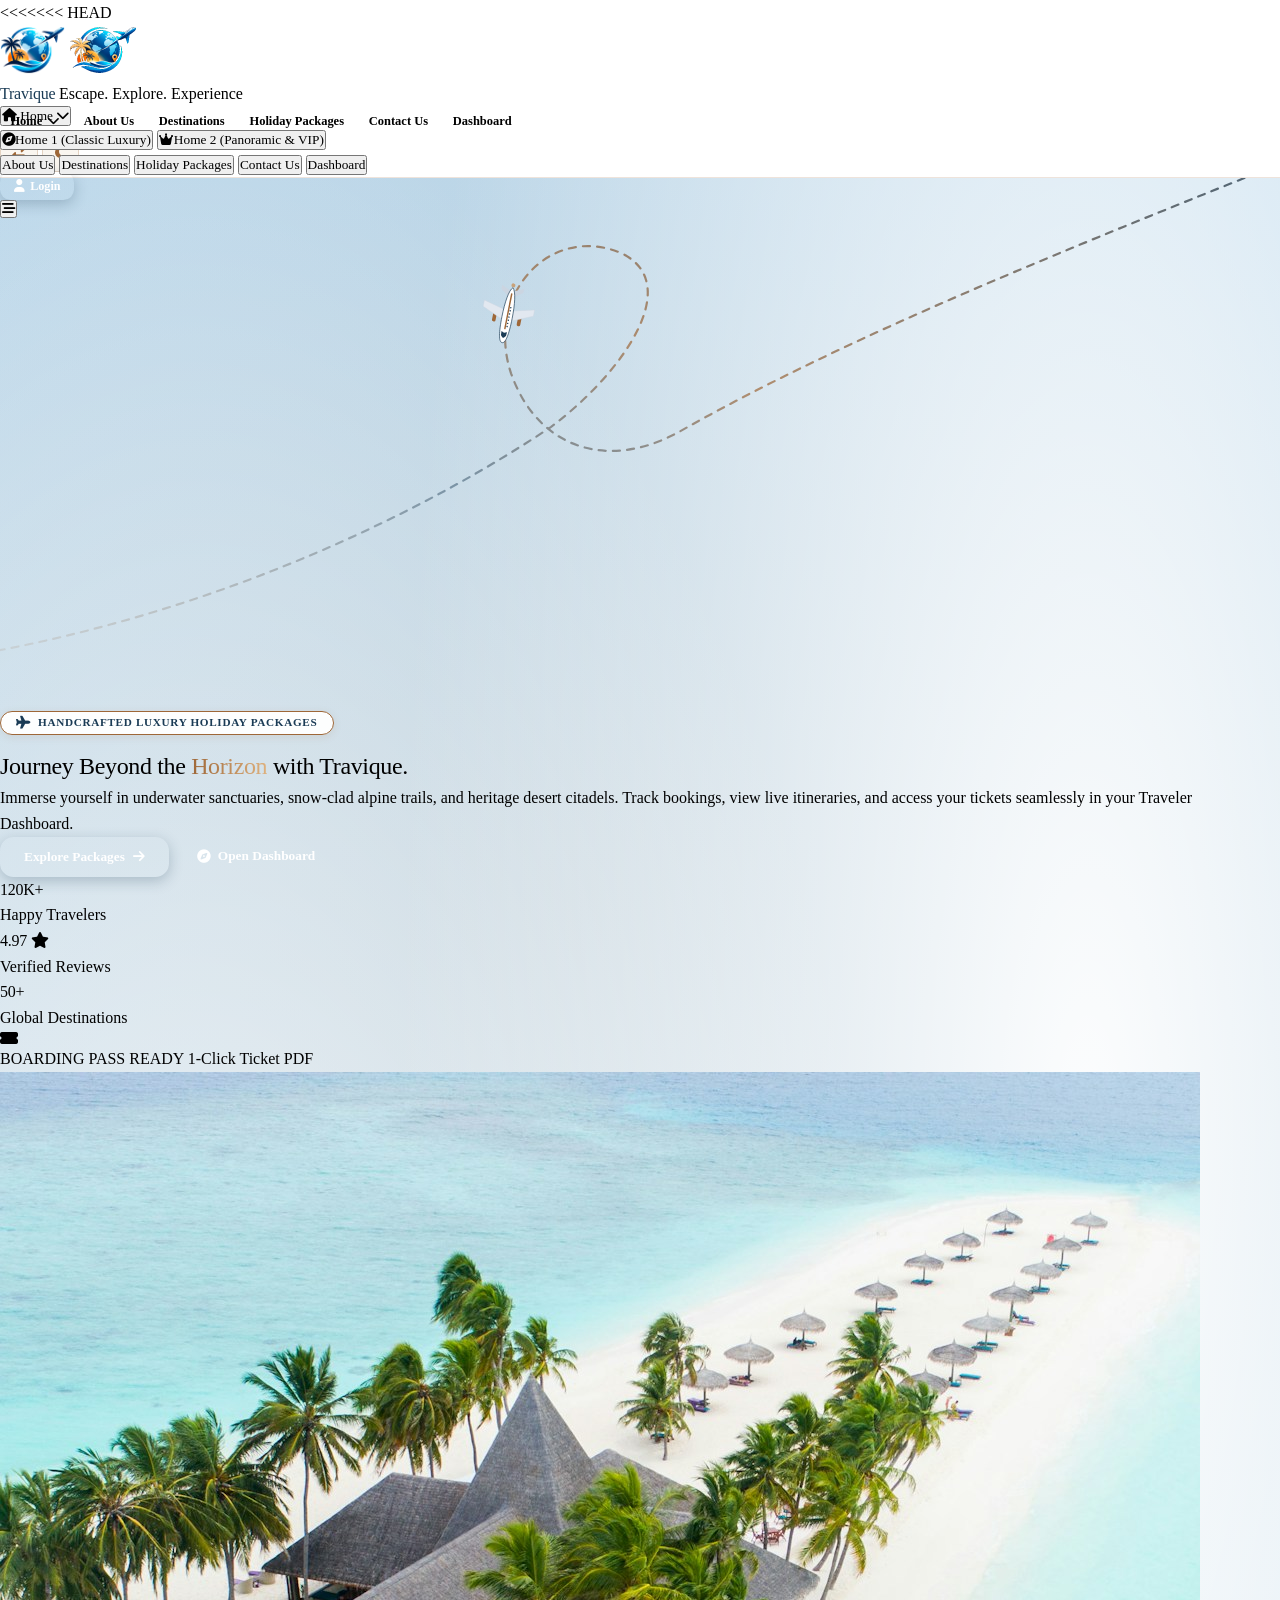
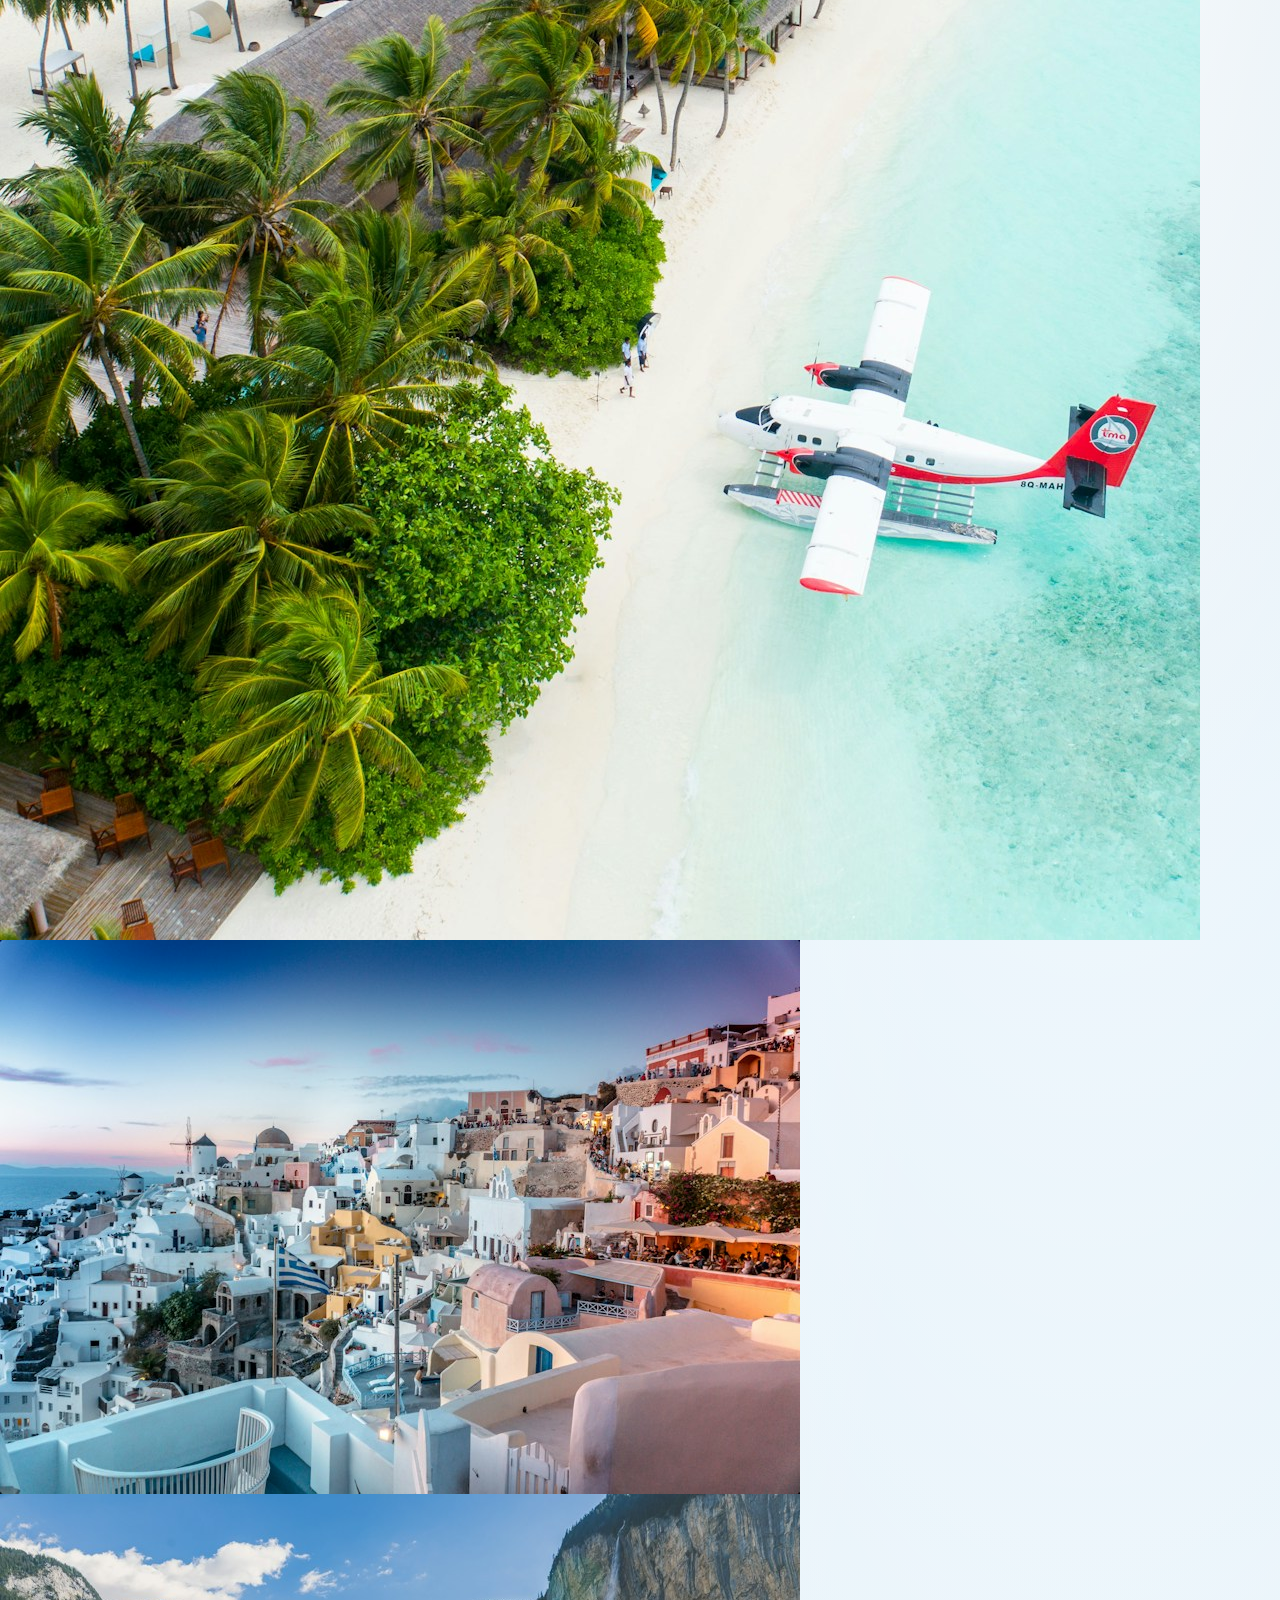
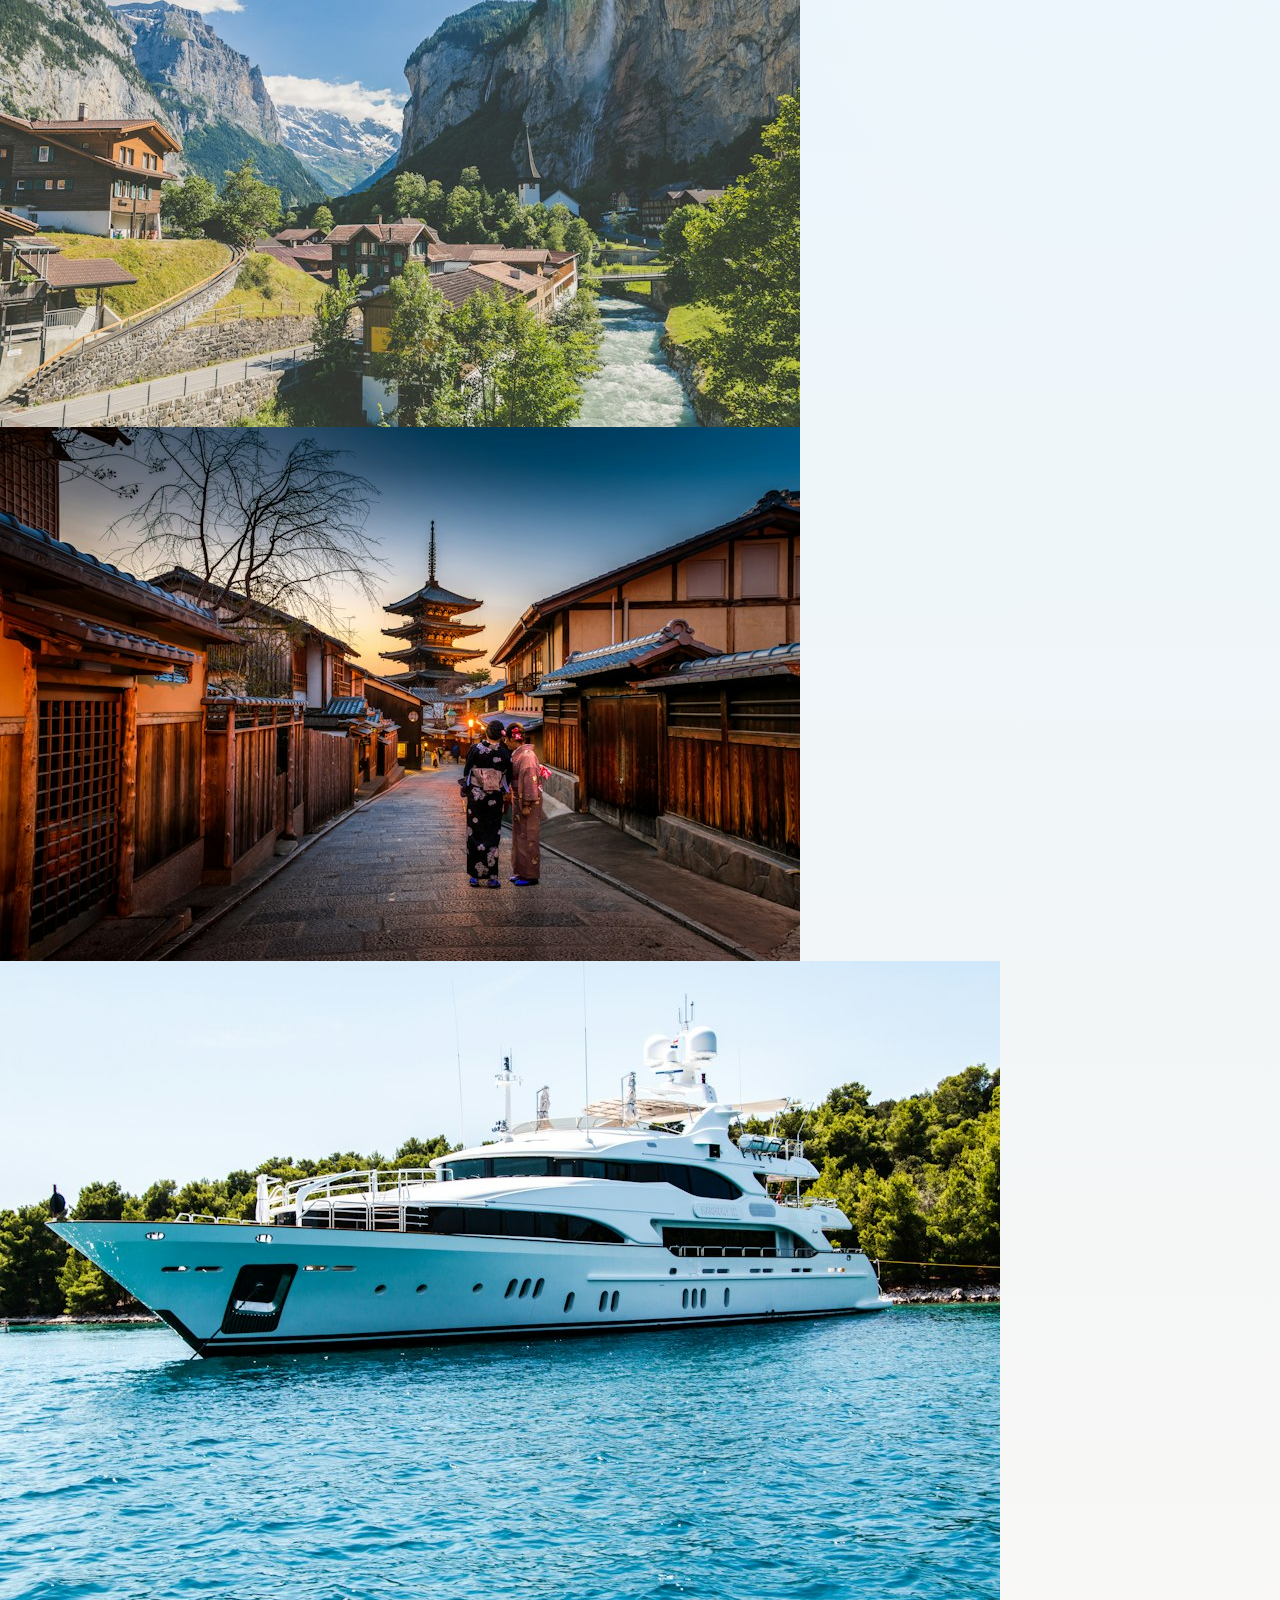
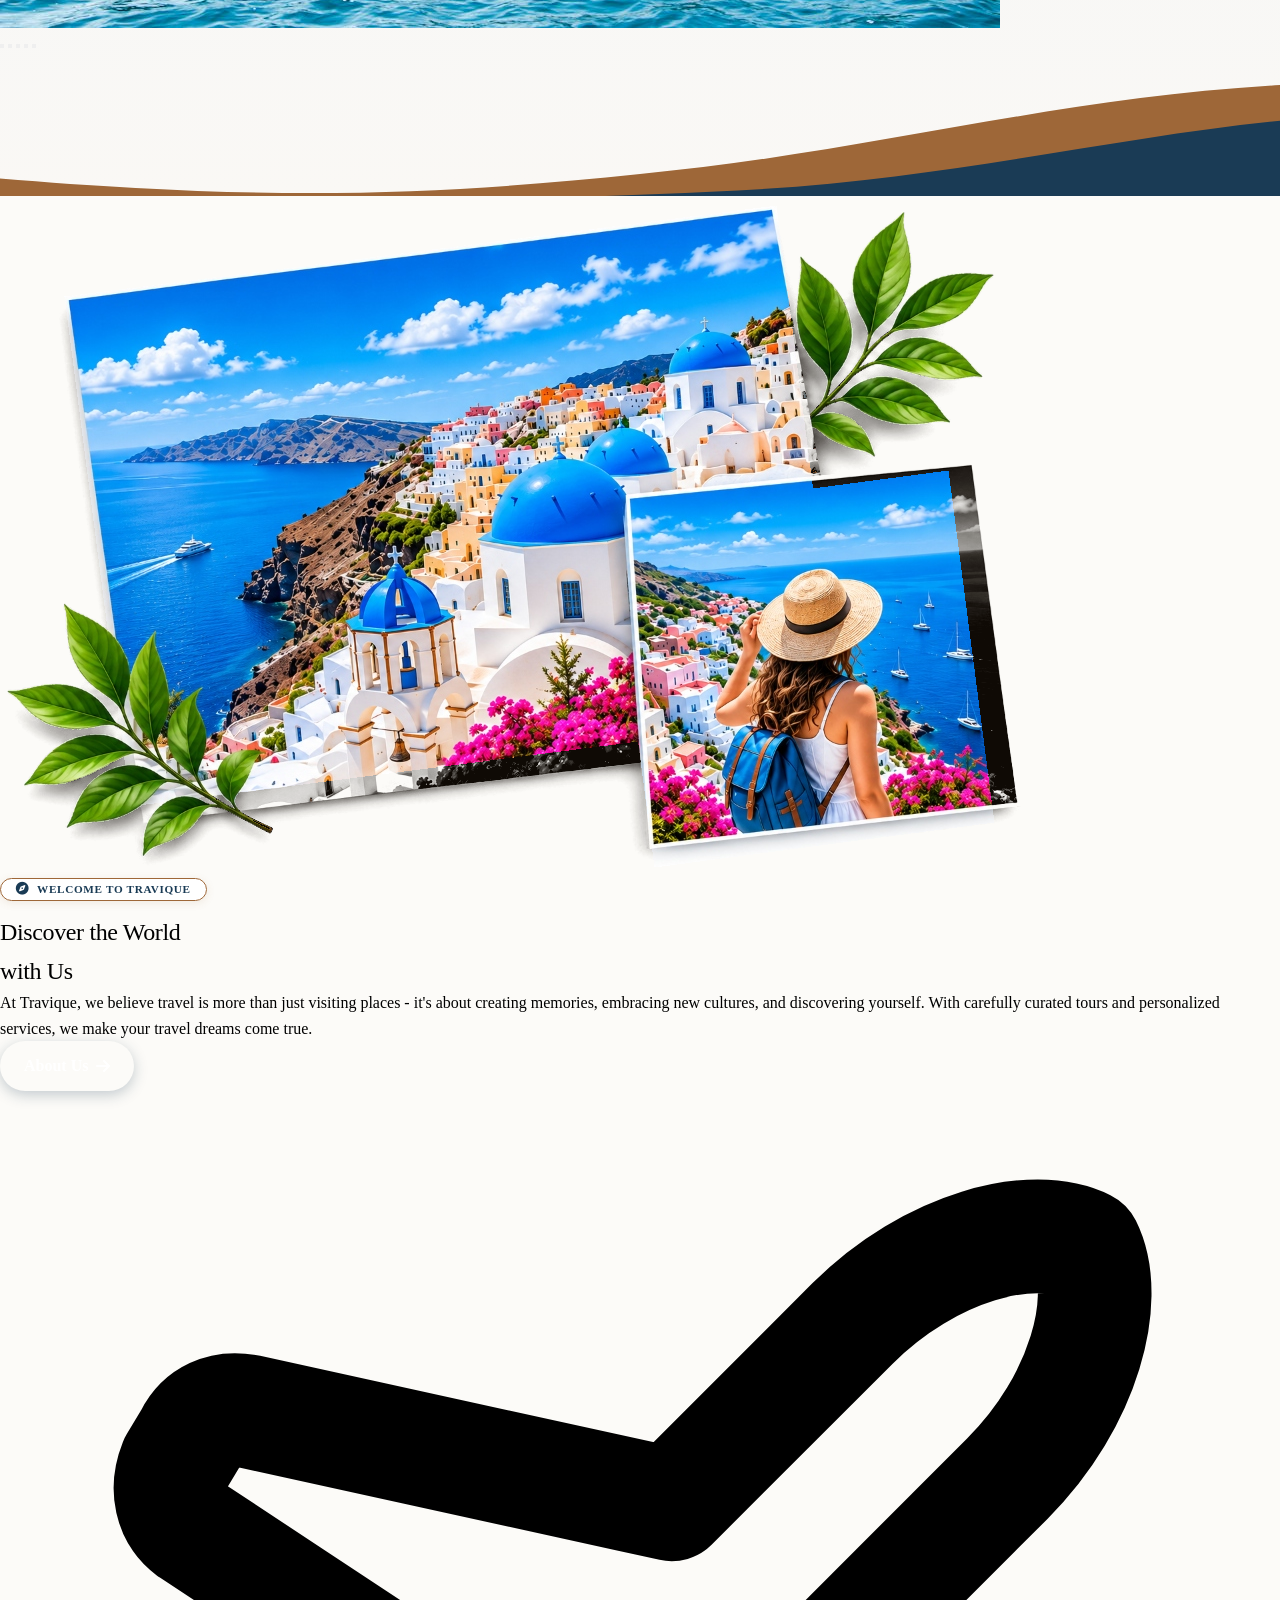
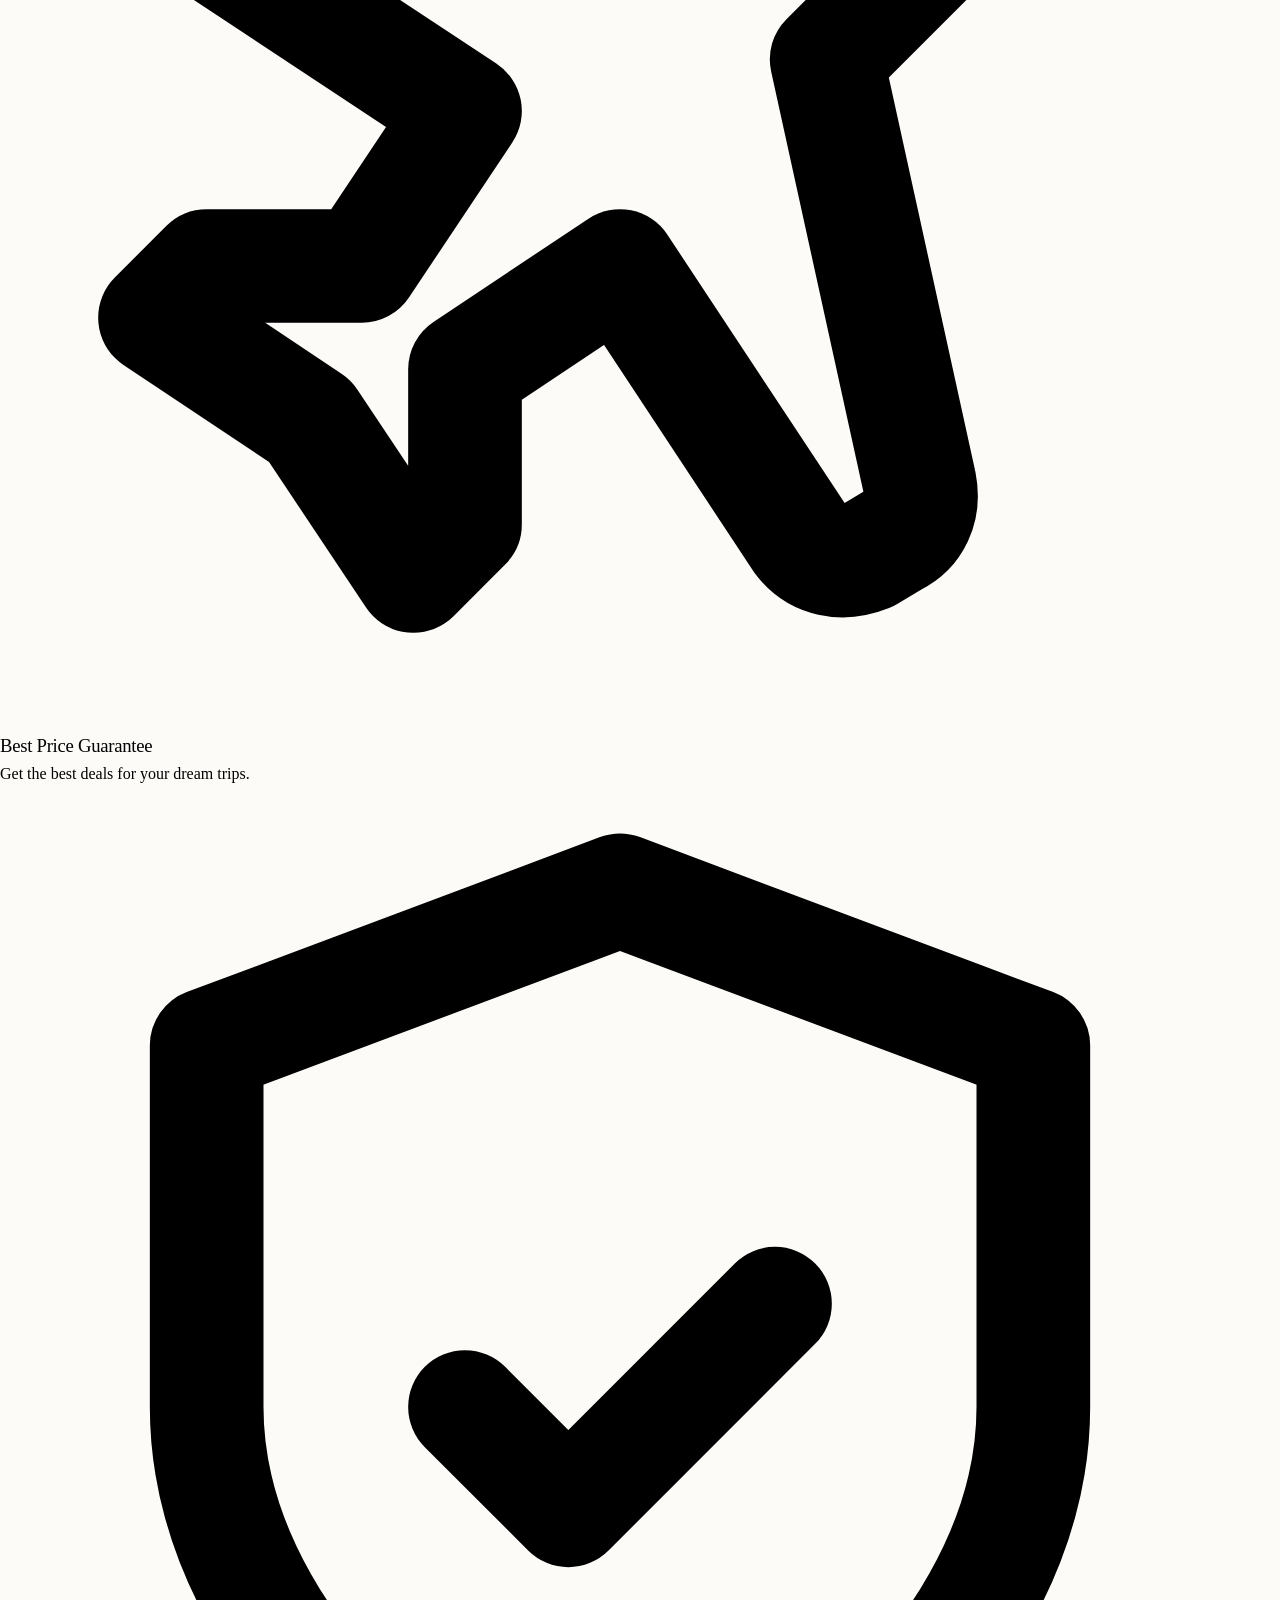
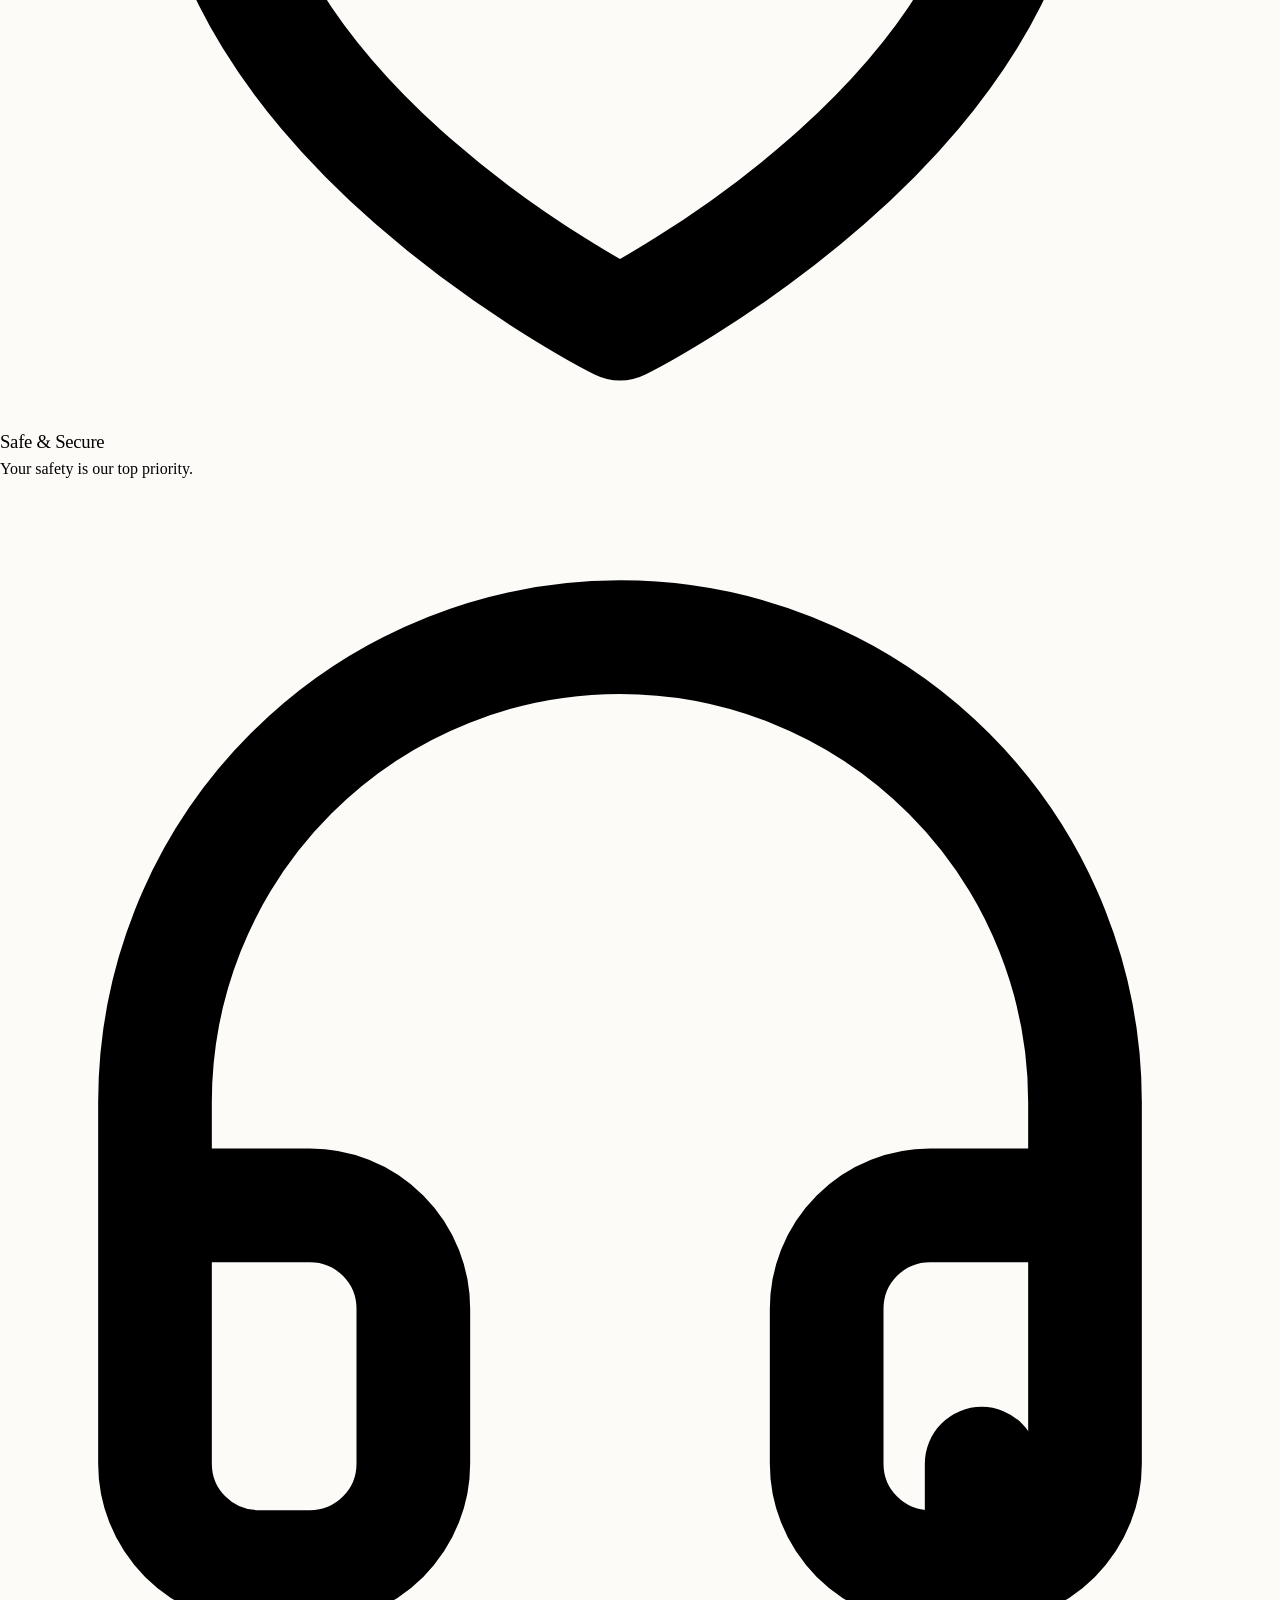
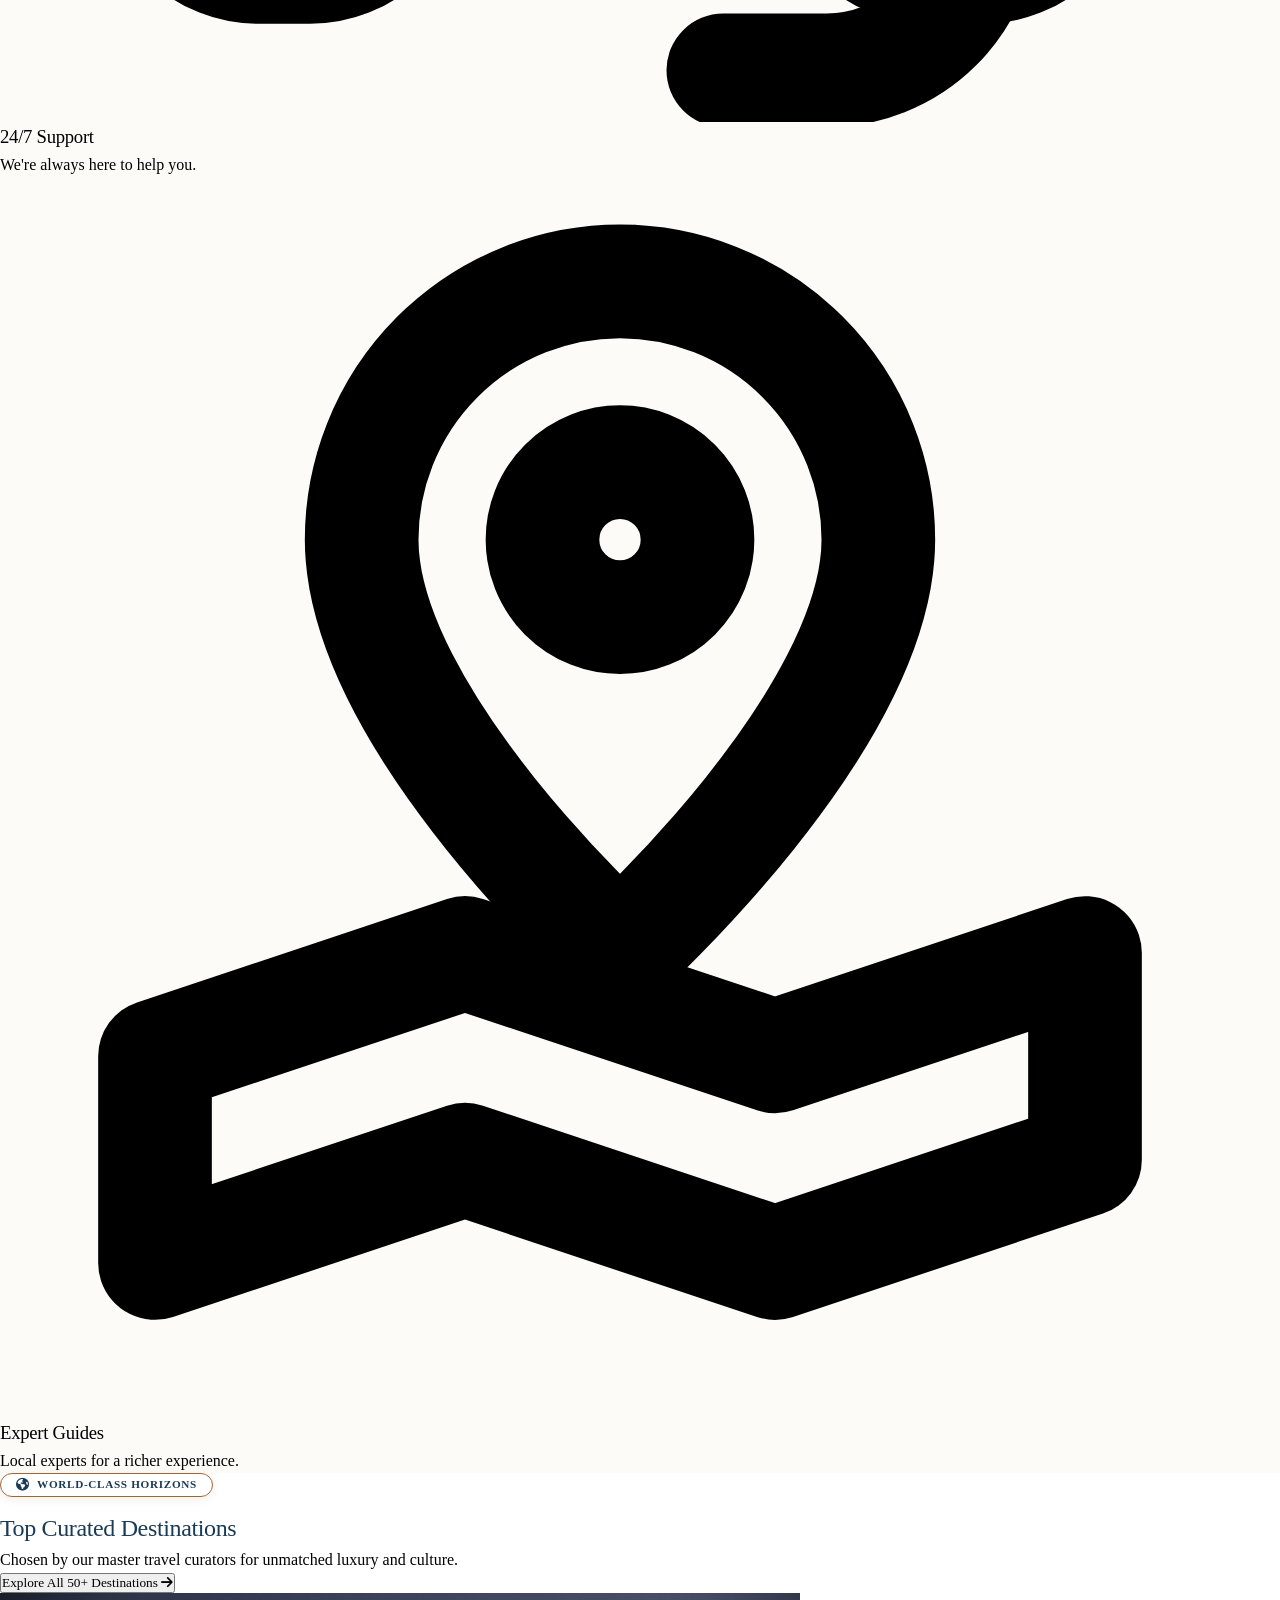
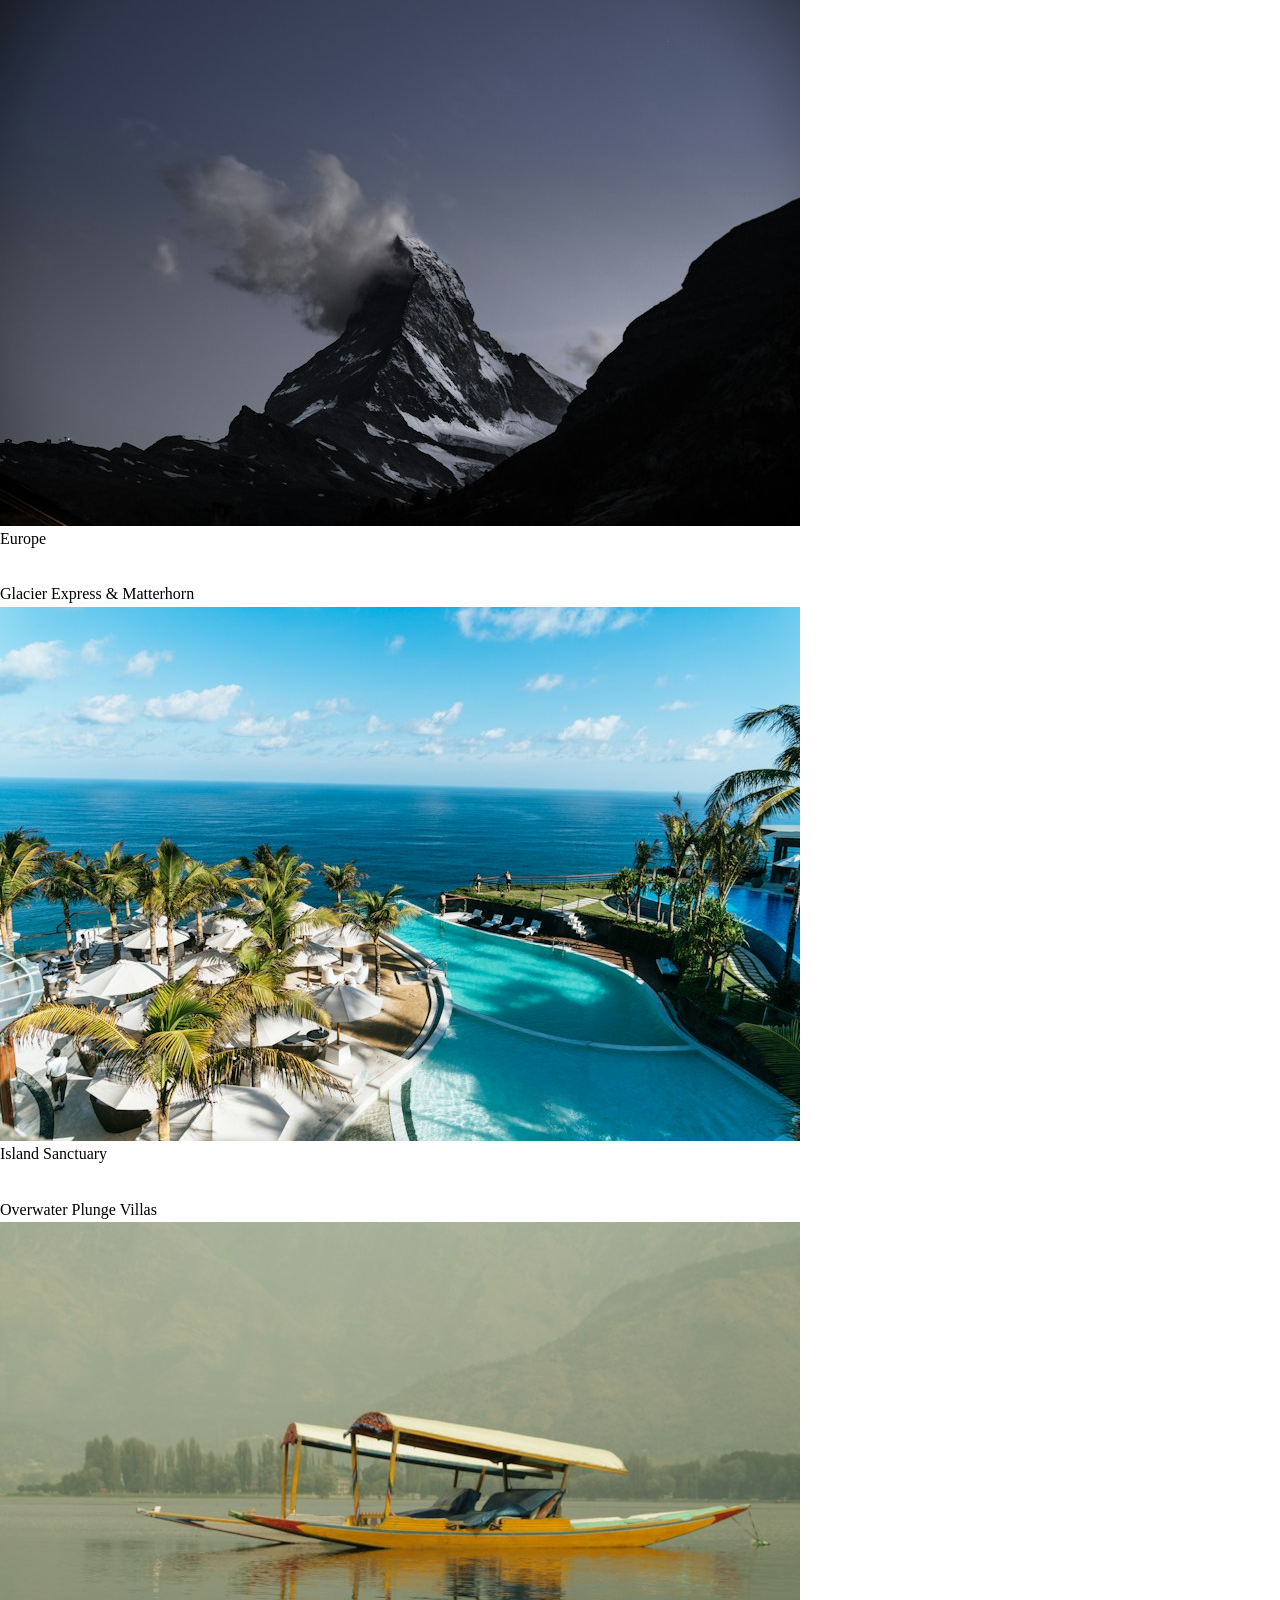
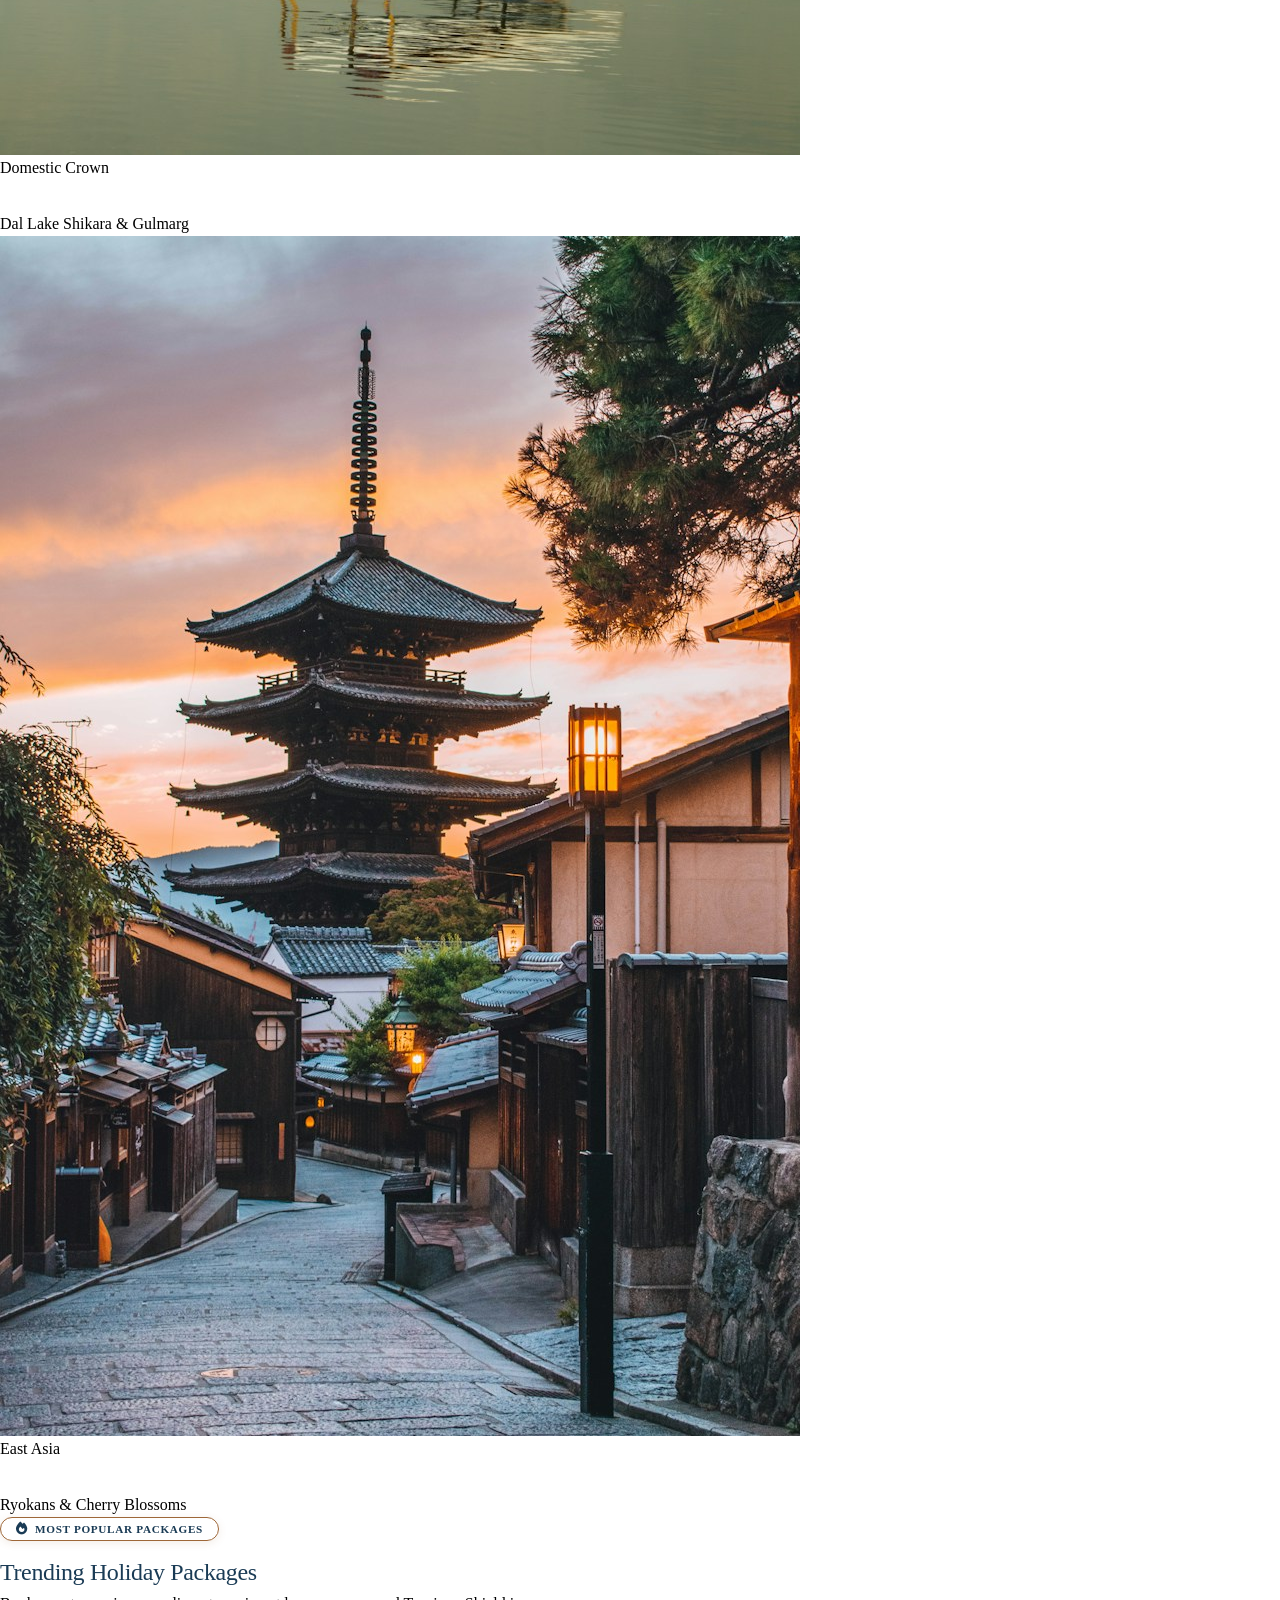
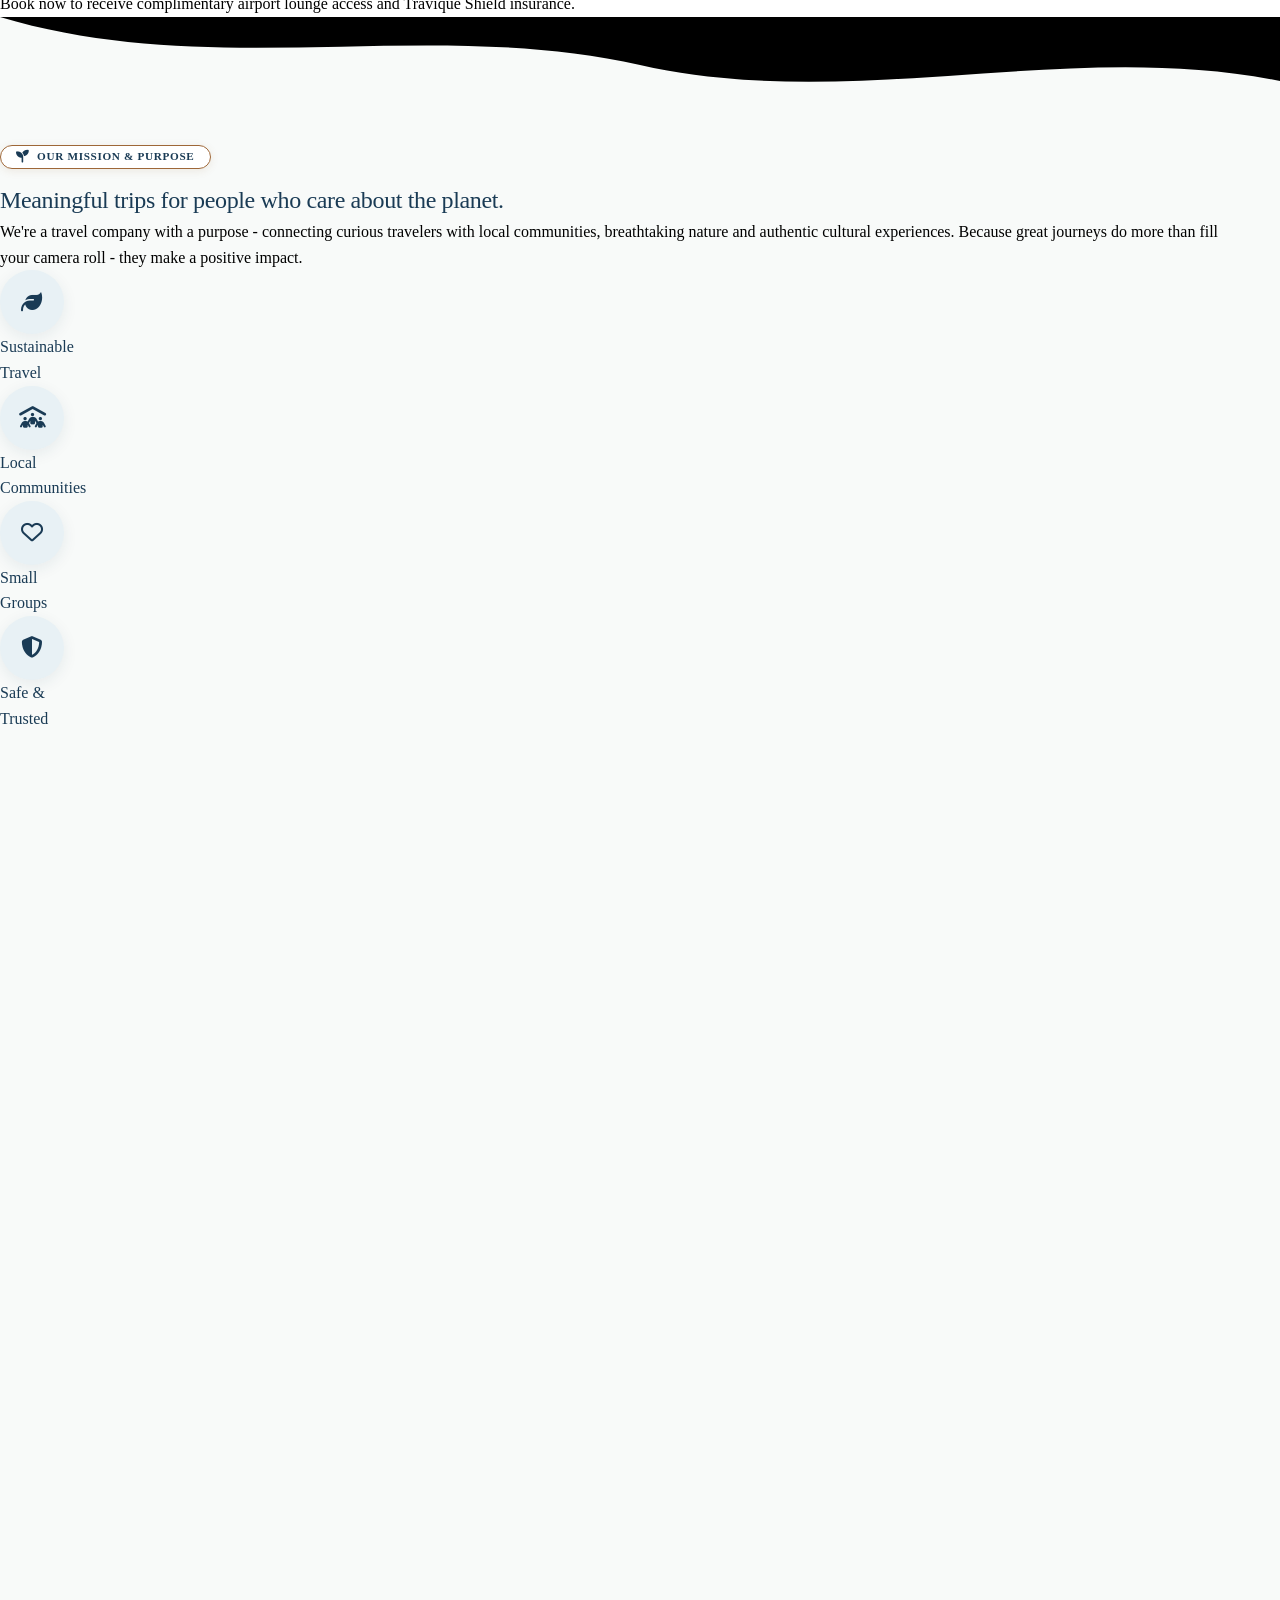
==== commit 5e5300f1: "Merge remote changes" ====
--- a/index.html
+++ b/index.html
@@ -1,3 +1,4 @@
+<<<<<<< HEAD
 ﻿<!DOCTYPE html>
 <html lang="en" dir="ltr" class="scroll-smooth">
 <head>
@@ -1068,3 +1069,1075 @@
   <script src="home-1.js"></script>
 </body>
 </html>
+=======
+﻿<!DOCTYPE html>
+<html lang="en" dir="ltr" class="scroll-smooth">
+<head>
+  <meta charset="UTF-8">
+  <meta name="viewport" content="width=device-width, initial-scale=1.0">
+  <title>Travique - Luxury Travel & Holiday Package Platform</title>
+  <meta name="description" content="Explore handcrafted domestic & international holiday packages, romantic honeymoon tours, and manage your trips via the Travique Traveler Dashboard.">
+
+  <link rel="preconnect" href="https://fonts.googleapis.com">
+  <link rel="preconnect" href="https://fonts.gstatic.com" crossorigin>
+  <link href="https://fonts.googleapis.com/css2?family=DM+Serif+Display:ital@0;1&family=Outfit:wght@400;500;600;700;800;900&family=Playfair+Display:ital,wght@0,600;0,700;0,800;0,900;1,600;1,700&family=Plus+Jakarta+Sans:wght@300;400;500;600;700;800&family=Syne:wght@600;700;800&family=Urbanist:wght@500;600;700;800;900&display=swap" rel="stylesheet">
+
+  <link rel="stylesheet" href="https://cdnjs.cloudflare.com/ajax/libs/font-awesome/6.5.1/css/all.min.css" integrity="sha512-DTOQO9RWCH3ppGqcWaEA1BIZOC6xxalwEsw9c2QQeAIftl+Vegovlnee1c9QX4TctnWMn13TZye+giMm8e2LwA==" crossorigin="anonymous" referrerpolicy="no-referrer">
+
+  <script src="https://cdn.tailwindcss.com"></script>
+  <script src="tailwind-config.js"></script>
+
+  <link rel="icon" type="image/png" href="logo-light.png">
+
+  <link rel="stylesheet" href="style.css">
+  <link rel="stylesheet" href="home-1.css">
+</head>
+<body class="bg-slate-50 dark:bg-ocean-950 text-slate-800 dark:text-slate-100 font-body transition-colors duration-300">
+
+  <header class="site-header">
+    <div class="max-w-7xl mx-auto px-2.5 sm:px-6 lg:px-8">
+      <div class="header-inner-row flex items-center justify-between h-20 transition-all duration-300">
+
+        <a href="index.html" class="flex items-center gap-2 sm:gap-3 group shrink-0 -ml-1 sm:ml-0">
+          <div class="relative h-10 sm:h-12 w-auto flex items-center shrink-0">
+            <img src="logo-light.png" alt="Travique Logo" class="header-logo-img h-10 sm:h-12 w-auto object-contain dark:hidden group-hover:scale-105 transition-all duration-300">
+            <img src="logo-dark.png" alt="Travique Logo" class="header-logo-img h-10 sm:h-12 w-auto object-contain hidden dark:block group-hover:scale-105 transition-all duration-300">
+          </div>
+          <div class="flex flex-col items-start sm:items-center text-left sm:text-center">
+            <span class="text-xl sm:text-2xl font-black font-heading tracking-tight text-ocean-900 dark:text-white group-hover:text-teal-400 transition-colors">
+              Travique
+            </span>
+            <span class="text-[6.5px] sm:text-[7.5px] font-bold tracking-[0.12em] sm:tracking-[0.14em] text-[#9E6738] uppercase mt-0.5 whitespace-nowrap text-left sm:text-center">
+              Escape. Explore. Experience
+            </span>
+          </div>
+        </a>
+
+        <nav class="hidden lg:flex items-center justify-center gap-1 xl:gap-2">
+
+          <div class="nav-dropdown-wrapper relative group" id="home-dropdown">
+            <button data-view="home" class="nav-link active flex items-center gap-1.5 cursor-pointer" id="home-nav-trigger" aria-haspopup="true" aria-expanded="false" onclick="toggleHomeDropdown(event)">
+              <span>Home</span>
+              <i class="fa-solid fa-chevron-down text-[10px] transition-transform duration-200 group-hover:rotate-180"></i>
+            </button>
+            <div class="nav-dropdown-menu" id="home-dropdown-menu">
+              <button data-view="home-1" onclick="window.location.href='index.html'" class="dropdown-item flex items-center gap-3 active">
+                <div class="w-8 h-8 rounded-lg bg-[#9E6738]/20 text-[#9E6738] flex items-center justify-center shrink-0">
+                  <i class="fa-solid fa-compass text-sm"></i>
+                </div>
+                <div class="text-left rtl:text-right">
+                  <span class="block font-bold text-sm text-[#9E6738] dark:text-[#C9935E] item-title">Home 1</span>
+                  <span class="block text-[11px] text-slate-500 dark:text-slate-400 font-normal">Classic Luxury &amp; Explorer</span>
+                </div>
+              </button>
+              <button data-view="home-2" onclick="window.location.href='home-2.html'" class="dropdown-item flex items-center gap-3">
+                <div class="w-8 h-8 rounded-lg bg-teal-500/10 text-teal-400 flex items-center justify-center shrink-0">
+                  <i class="fa-solid fa-crown text-sm"></i>
+                </div>
+                <div class="text-left rtl:text-right">
+                  <span class="block font-bold text-sm text-slate-800 dark:text-slate-100 item-title">Home 2</span>
+                  <span class="block text-[11px] text-slate-500 dark:text-slate-400 font-normal">Panoramic Escapes &amp; VIP Lounge</span>
+                </div>
+              </button>
+            </div>
+          </div>
+
+          <button data-view="about" onclick="window.location.href='about.html'" class="nav-link">
+            About Us
+          </button>
+          <button data-view="destinations" onclick="window.location.href='destinations.html'" class="nav-link">
+            Destinations
+          </button>
+          <button data-view="packages" onclick="window.location.href='packages.html'" class="nav-link">
+            Holiday Packages
+          </button>
+          <button data-view="contact" onclick="window.location.href='contact.html'" class="nav-link">
+            Contact Us
+          </button>
+          <button data-view="dashboard" onclick="window.location.href='dashboard.html'" class="nav-link">
+            Dashboard
+          </button>
+        </nav>
+
+        <div class="flex items-center gap-1.5 sm:gap-3 shrink-0">
+          <button id="dir-toggle-btn" onclick="toggleDirection()" class="ctrl-btn ctrl-btn-icon w-8 h-8 sm:w-9 sm:h-9 flex items-center justify-center p-0" title="Toggle Layout Direction (LTR / RTL)" aria-label="Toggle Direction">
+            <i class="fa-solid fa-right-left text-[#9E6738] dark:text-[#DEB17E] text-xs sm:text-sm"></i>
+          </button>
+
+          <button id="theme-toggle-btn" onclick="toggleDarkMode()" class="ctrl-btn ctrl-btn-icon w-8 h-8 sm:w-9 sm:h-9 flex items-center justify-center p-0" title="Toggle Theme (Light / Dark)" aria-label="Toggle Dark Mode">
+            <i class="fa-solid fa-moon text-[#9E6738] dark:text-[#DEB17E] text-xs sm:text-sm"></i>
+          </button>
+
+          <div id="auth-button-container">
+            <button onclick="openLoginModal()" class="ctrl-btn ctrl-btn-primary px-2.5 sm:px-4 py-1.5 sm:py-2 text-xs flex items-center gap-1.5 font-bold">
+              <i class="fa-solid fa-user text-xs"></i>
+              <span>Login</span>
+            </button>
+          </div>
+
+          <button id="mobile-menu-toggle" class="lg:hidden p-1.5 sm:p-2 rounded-lg text-slate-600 dark:text-slate-300 hover:text-teal-400">
+            <i class="fa-solid fa-bars-staggered text-lg sm:text-xl"></i>
+          </button>
+        </div>
+
+      </div>
+    </div>
+
+    <div id="mobile-menu-drawer" class="lg:hidden hidden px-4 pt-2 pb-6 bg-white dark:bg-ocean-900 border-b border-slate-200 dark:border-ocean-800 shadow-xl space-y-2">
+      <div class="mobile-dropdown border-b border-slate-200 dark:border-ocean-800/60 pb-2">
+        <button onclick="toggleMobileHomeSubmenu()" class="flex items-center justify-between w-full py-2 px-3 rounded-lg text-slate-700 dark:text-slate-200 font-medium hover:text-teal-400">
+          <span class="flex items-center gap-2">
+            <i class="fa-solid fa-house text-teal-400 text-sm"></i>
+            <span>Home</span>
+          </span>
+          <i id="mobile-home-chevron" class="fa-solid fa-chevron-down text-xs transition-transform duration-200"></i>
+        </button>
+        <div id="mobile-home-submenu" class="pl-6 space-y-1 mt-1">
+          <button data-view="home-1" onclick="window.location.href='index.html'; closeMobileMenuDrawer();" class="mobile-nav-link block w-full text-left py-1.5 px-3 rounded-lg text-[#9E6738] dark:text-[#C9935E] hover:text-teal-400 text-sm font-bold bg-[#9E6738]/10">
+            <i class="fa-solid fa-compass text-[#9E6738] text-xs mr-2 rtl:ml-2 rtl:mr-0"></i>Home 1 (Classic Luxury)
+          </button>
+          <button data-view="home-2" onclick="window.location.href='home-2.html'; closeMobileMenuDrawer();" class="mobile-nav-link block w-full text-left py-1.5 px-3 rounded-lg text-slate-600 dark:text-slate-300 hover:text-teal-400 text-sm font-medium">
+            <i class="fa-solid fa-crown text-teal-500 text-xs mr-2 rtl:ml-2 rtl:mr-0"></i>Home 2 (Panoramic &amp; VIP)
+          </button>
+        </div>
+      </div>
+      <button data-view="about" onclick="window.location.href='about.html'; closeMobileMenuDrawer()" class="mobile-nav-link block w-full text-left py-2 px-3 rounded-lg text-slate-700 dark:text-slate-200 font-medium">About Us</button>
+      <button data-view="destinations" onclick="window.location.href='destinations.html'; closeMobileMenuDrawer()" class="mobile-nav-link block w-full text-left py-2 px-3 rounded-lg text-slate-700 dark:text-slate-200 font-medium">Destinations</button>
+      <button data-view="packages" onclick="window.location.href='packages.html'; closeMobileMenuDrawer()" class="mobile-nav-link block w-full text-left py-2 px-3 rounded-lg text-slate-700 dark:text-slate-200 font-medium">Holiday Packages</button>
+      <button data-view="contact" onclick="window.location.href='contact.html'; closeMobileMenuDrawer()" class="mobile-nav-link block w-full text-left py-2 px-3 rounded-lg text-slate-700 dark:text-slate-200 font-medium">Contact Us</button>
+      <button data-view="dashboard" onclick="window.location.href='dashboard.html'; closeMobileMenuDrawer()" class="mobile-nav-link block w-full text-left py-2 px-3 rounded-lg text-teal-400 font-bold bg-teal-500/10">Dashboard</button>
+    </div>
+  </header>
+
+  <main>
+
+    <div id="view-home-1" class="view-section">
+      <section id="home-hero" class="home-1-sky-hero relative pt-8 pb-28 lg:pt-12 lg:pb-36 border-b border-slate-200 dark:border-ocean-800">
+
+        <div class="absolute inset-0 w-full h-full pointer-events-none select-none z-10 overflow-hidden">
+          <svg class="w-full h-full" viewBox="0 0 1440 600" preserveAspectRatio="none" fill="none">
+            <defs>
+              <linearGradient id="flightTrailLight" x1="0%" y1="100%" x2="100%" y2="0%">
+                <stop offset="0%" stop-color="#9E6738" stop-opacity="0.1" />
+                <stop offset="35%" stop-color="#1A3B55" stop-opacity="0.45" />
+                <stop offset="55%" stop-color="#9E6738" stop-opacity="0.7" />
+                <stop offset="100%" stop-color="#1A3B55" stop-opacity="0.8" />
+              </linearGradient>
+              <linearGradient id="flightTrailDark" x1="0%" y1="100%" x2="100%" y2="0%">
+                <stop offset="0%" stop-color="#C9935E" stop-opacity="0.1" />
+                <stop offset="45%" stop-color="#38BDF8" stop-opacity="0.55" />
+                <stop offset="70%" stop-color="#F5ECD7" stop-opacity="0.8" />
+                <stop offset="100%" stop-color="#38BDF8" stop-opacity="0.9" />
+              </linearGradient>
+            </defs>
+
+            <path id="heroFlightPath"
+                  d="M -50 540 C 200 500, 440 400, 620 280 C 700 220, 770 120, 700 85 C 620 50, 545 130, 575 220 C 605 305, 685 330, 765 285 C 960 175, 1200 80, 1500 -40"
+                  stroke="url(#flightTrailLight)"
+                  stroke-width="2.5"
+                  stroke-dasharray="8 8"
+                  stroke-linecap="round"
+                  class="dark:stroke-[url(#flightTrailDark)] opacity-65 dark:opacity-85 transition-opacity" />
+
+            <g class="hero-airplane-group">
+              <animateMotion dur="13s" repeatCount="indefinite" rotate="auto">
+                <mpath href="#heroFlightPath" />
+              </animateMotion>
+              <g transform="scale(0.9)" class="filter drop-shadow-[0_4px_10px_rgba(0,0,0,0.4)] dark:drop-shadow-[0_0_12px_rgba(56,189,248,0.6)]">
+
+                <rect x="-4" y="-18" width="12" height="4.5" rx="2" fill="#9E6738" class="dark:fill-[#C9935E]" />
+                <rect x="-4" y="13.5" width="12" height="4.5" rx="2" fill="#9E6738" class="dark:fill-[#C9935E]" />
+
+                <path d="M 6 0 L -8 -32 L -16 -32 L -8 0 L -16 32 L -8 32 Z" fill="#E2E8F0" stroke="#CBD5E1" stroke-width="0.5" class="dark:fill-[#94A3B8]" />
+
+                <path d="M -24 0 L -34 -14 L -39 -14 L -33 0 L -39 14 L -34 14 Z" fill="#CBD5E1" class="dark:fill-[#64748B]" />
+
+                <path d="M 32 0 C 32 4.5, 20 6.5, 0 6.5 C -18 6.5, -34 4.5, -38 0 C -34 -4.5, -18 -6.5, 0 -6.5 C 20 -6.5, 32 -4.5, 32 0 Z"
+                      fill="#FFFFFF" stroke="#1A3B55" stroke-width="0.8" class="dark:stroke-[#9E6738]" />
+
+                <path d="M 23 -3.2 C 25 -2, 26 0, 26 0 C 26 0, 25 2, 23 3.2 L 18 3.5 L 19.5 0 L 18 -3.5 Z" fill="#1A3B55" class="dark:fill-[#0B1924]" />
+
+                <path d="M 14 0 L -30 0" stroke="#9E6738" stroke-width="1.8" stroke-linecap="round" />
+
+                <circle cx="11" cy="-2.2" r="0.9" fill="#1A3B55" class="dark:fill-[#38BDF8]" />
+                <circle cx="7" cy="-2.2" r="0.9" fill="#1A3B55" class="dark:fill-[#38BDF8]" />
+                <circle cx="3" cy="-2.2" r="0.9" fill="#1A3B55" class="dark:fill-[#38BDF8]" />
+                <circle cx="-1" cy="-2.2" r="0.9" fill="#1A3B55" class="dark:fill-[#38BDF8]" />
+                <circle cx="-5" cy="-2.2" r="0.9" fill="#1A3B55" class="dark:fill-[#38BDF8]" />
+                <circle cx="-9" cy="-2.2" r="0.9" fill="#1A3B55" class="dark:fill-[#38BDF8]" />
+                <circle cx="-13" cy="-2.2" r="0.9" fill="#1A3B55" class="dark:fill-[#38BDF8]" />
+
+                <circle cx="-41" cy="0" r="2.5" fill="#C9935E" opacity="0.8" />
+              </g>
+            </g>
+          </svg>
+        </div>
+
+        <div class="max-w-7xl mx-auto px-4 sm:px-6 lg:px-8 relative z-20">
+          <div class="grid grid-cols-1 lg:grid-cols-12 gap-8 lg:gap-12 items-center">
+
+            <div class="lg:col-span-7 space-y-5">
+
+              <div class="section-tag-badge">
+                <i class="fa-solid fa-plane"></i>
+                <span>Handcrafted Luxury Holiday Packages</span>
+              </div>
+
+              <h1 class="text-4xl sm:text-5xl lg:text-[4rem] font-normal font-heading tracking-tight text-[#1A3B55] dark:text-white leading-[1.06]">
+                Journey Beyond the <span class="horizon-gradient">Horizon</span> with Travique.
+              </h1>
+
+              <p class="text-[15px] sm:text-base text-slate-700 dark:text-slate-200 font-normal max-w-xl leading-relaxed">
+                Immerse yourself in underwater sanctuaries, snow-clad alpine trails, and heritage desert citadels. Track bookings, view live itineraries, and access your tickets seamlessly in your Traveler Dashboard.
+              </p>
+
+              <div class="flex flex-wrap items-center gap-4 pt-1">
+                <button onclick="window.location.href='packages.html'" class="btn-primary text-sm font-bold flex items-center gap-2.5">
+                  <span>Explore Packages</span>
+                  <i class="fa-solid fa-arrow-right text-xs"></i>
+                </button>
+                <button onclick="window.location.href='dashboard.html'" class="btn-secondary text-sm font-bold flex items-center gap-2.5">
+                  <i class="fa-solid fa-compass text-base"></i>
+                  <span>Open Dashboard</span>
+                </button>
+              </div>
+
+              <div class="flex items-center gap-6 sm:gap-7 pt-4">
+                <div>
+                  <div class="text-2xl sm:text-3xl font-bold font-heading text-[#1A3B55] dark:text-white">120K+</div>
+                  <div class="text-xs font-semibold text-slate-600 dark:text-slate-300 mt-0.5">Happy Travelers</div>
+                </div>
+                <div class="h-9 w-[1.5px] bg-[#9E6738]/50"></div>
+                <div>
+                  <div class="text-2xl sm:text-3xl font-bold font-heading text-[#1A3B55] dark:text-white flex items-center gap-1.5">
+                    <span>4.97</span>
+                    <i class="fa-solid fa-star text-[#9E6738] text-xl"></i>
+                  </div>
+                  <div class="text-xs font-semibold text-slate-600 dark:text-slate-300 mt-0.5">Verified Reviews</div>
+                </div>
+                <div class="h-9 w-[1.5px] bg-[#9E6738]/50"></div>
+                <div>
+                  <div class="text-2xl sm:text-3xl font-bold font-heading text-[#1A3B55] dark:text-white">50+</div>
+                  <div class="text-xs font-semibold text-slate-600 dark:text-slate-300 mt-0.5">Global Destinations</div>
+                </div>
+              </div>
+
+            </div>
+
+            <div class="lg:col-span-5 relative mt-4 lg:mt-0">
+              <div class="relative mx-auto max-w-md lg:max-w-none">
+
+                <div class="absolute -top-3.5 -right-3 z-30 cursor-pointer" onclick="openTicketModal('TRV-88219-MV')">
+                  <div class="bg-[#FAF6F0] dark:bg-ocean-900 rounded-2xl py-2 px-3.5 shadow-xl border border-[#9E6738]/40 flex items-center gap-2.5 hover:scale-105 transition-transform">
+                    <div class="w-8 h-8 rounded-xl bg-[#1A3B55] text-[#9E6738] flex items-center justify-center text-sm shadow-sm">
+                      <i class="fa-solid fa-ticket-simple"></i>
+                    </div>
+                    <div>
+                      <span class="text-[8.5px] uppercase font-bold tracking-wider text-[#A2703E] dark:text-[#E0B589] block leading-tight">BOARDING PASS READY</span>
+                      <span class="text-[11px] font-extrabold text-[#1A3B55] dark:text-white block leading-tight">1-Click Ticket PDF</span>
+                    </div>
+                  </div>
+                </div>
+
+                <div id="hero-slider-card" class="rounded-[2.25rem] overflow-hidden shadow-2xl border-4 border-white dark:border-ocean-700 bg-[#0B1924] relative group aspect-[4/3] sm:aspect-[16/11] cursor-pointer" onclick="openPackageDetailsModal('pkg-intl-maldives')">
+
+                  <div class="hero-slide absolute inset-0 w-full h-full transition-all duration-1000 ease-in-out opacity-100 scale-100">
+                    <img src="hero-maldives-classic.jpg" alt="Maldives Luxury Seaplane Island" class="w-full h-full object-cover block">
+                  </div>
+
+                  <div class="hero-slide absolute inset-0 w-full h-full transition-all duration-1000 ease-in-out opacity-0 scale-105 pointer-events-none">
+                    <img src="hero-santorini.jpg" alt="Santorini Golden Sunset Caldera" class="w-full h-full object-cover block">
+                  </div>
+
+                  <div class="hero-slide absolute inset-0 w-full h-full transition-all duration-1000 ease-in-out opacity-0 scale-105 pointer-events-none">
+                    <img src="hero-swiss.jpg" alt="Swiss Alps Alpine Waterfalls" class="w-full h-full object-cover block">
+                  </div>
+
+                  <div class="hero-slide absolute inset-0 w-full h-full transition-all duration-1000 ease-in-out opacity-0 scale-105 pointer-events-none">
+                    <img src="hero-kyoto.jpg" alt="Kyoto Historic Twilight Lanterns" class="w-full h-full object-cover block">
+                  </div>
+
+                  <div class="hero-slide absolute inset-0 w-full h-full transition-all duration-1000 ease-in-out opacity-0 scale-105 pointer-events-none">
+                    <img src="luxury-yacht.jpg" alt="Mediterranean Luxury Yacht Voyage" class="w-full h-full object-cover block">
+                  </div>
+
+                  <div class="absolute bottom-4 left-1/2 -translate-x-1/2 z-20 flex items-center gap-1.5 px-3 py-1.5 rounded-full bg-black/40 backdrop-blur-md border border-white/20">
+                    <button type="button" onclick="event.stopPropagation(); setHeroSlide(0)" class="hero-indicator w-6 h-1.5 rounded-full bg-white transition-all duration-300" aria-label="Slide 1"></button>
+                    <button type="button" onclick="event.stopPropagation(); setHeroSlide(1)" class="hero-indicator w-1.5 h-1.5 rounded-full bg-white/50 hover:bg-white transition-all duration-300" aria-label="Slide 2"></button>
+                    <button type="button" onclick="event.stopPropagation(); setHeroSlide(2)" class="hero-indicator w-1.5 h-1.5 rounded-full bg-white/50 hover:bg-white transition-all duration-300" aria-label="Slide 3"></button>
+                    <button type="button" onclick="event.stopPropagation(); setHeroSlide(3)" class="hero-indicator w-1.5 h-1.5 rounded-full bg-white/50 hover:bg-white transition-all duration-300" aria-label="Slide 4"></button>
+                    <button type="button" onclick="event.stopPropagation(); setHeroSlide(4)" class="hero-indicator w-1.5 h-1.5 rounded-full bg-white/50 hover:bg-white transition-all duration-300" aria-label="Slide 5"></button>
+                  </div>
+
+                </div>
+
+              </div>
+            </div>
+
+          </div>
+        </div>
+
+        <div class="absolute bottom-0 left-0 right-0 w-full overflow-hidden leading-none z-10 pointer-events-none">
+          <svg class="relative block w-full h-24 sm:h-28 md:h-32 xl:h-36" viewBox="0 0 1440 160" preserveAspectRatio="none">
+
+            <path fill="#9E6738" d="M 0,140 C 300,165 480,160 720,135 C 980,110 1180,50 1440,35 L 1440,160 L 0,160 Z"/>
+
+            <path fill="#1A3B55" d="M 0,160 C 400,165 600,165 800,155 C 1050,145 1240,95 1440,75 L 1440,160 Z"/>
+          </svg>
+        </div>
+
+      </section>
+
+      <section id="discover-world-section" class="py-16 sm:py-20 lg:py-24 bg-[#FCFBF8] dark:bg-[#0B1924] transition-colors relative z-20">
+        <div class="max-w-7xl mx-auto px-4 sm:px-6 lg:px-8">
+
+          <div class="grid grid-cols-1 lg:grid-cols-12 gap-8 lg:gap-12 items-center">
+
+            <div class="lg:col-span-7 flex justify-center lg:justify-start items-center">
+              <div class="relative w-full max-w-2xl lg:max-w-[680px] xl:max-w-[750px] group">
+
+                <div class="absolute -inset-4 rounded-full bg-gradient-to-tr from-sky-500/10 via-[#DEB17E]/10 to-teal-400/10 blur-3xl pointer-events-none hidden dark:block -z-0"></div>
+                <img src="home1-collage-transparent.png?v=2" alt="Discover Santorini and coastal destinations with Travique" class="w-full h-auto object-contain block transition-transform duration-500 group-hover:scale-[1.02] drop-shadow-[0_18px_36px_rgba(26,59,85,0.14)] dark:drop-shadow-[0_25px_50px_rgba(0,0,0,0.85)] relative z-10">
+              </div>
+            </div>
+
+            <div class="lg:col-span-5 flex flex-col items-start justify-center text-left lg:pl-2">
+              <div class="section-tag-badge">
+                <i class="fa-solid fa-compass"></i>
+                <span>Welcome to Travique</span>
+              </div>
+
+              <h2 class="text-3xl sm:text-4xl lg:text-[44px] font-bold font-heading text-[#1A3B55] dark:text-white leading-[1.18] mb-5 tracking-tight">
+                Discover the World<br>with Us
+              </h2>
+
+              <p class="text-[14px] sm:text-[15px] text-slate-600 dark:text-slate-300 leading-relaxed mb-7 max-w-xl font-normal">
+                At Travique, we believe travel is more than just visiting places - it's about creating memories, embracing new cultures, and discovering yourself. With carefully curated tours and personalized services, we make your travel dreams come true.
+              </p>
+
+              <div>
+                <a href="about.html" class="btn-primary btn-pill inline-flex items-center gap-2.5 px-7 py-3 text-sm shadow-md group">
+                  <span>About Us</span>
+                  <i class="fa-solid fa-arrow-right text-xs group-hover:translate-x-1 transition-transform"></i>
+                </a>
+              </div>
+            </div>
+
+          </div>
+
+          <div class="mt-16 sm:mt-20 pt-10 border-t border-slate-200/70 dark:border-slate-800">
+            <div class="flex flex-col lg:flex-row items-center justify-between gap-8 lg:gap-0">
+
+              <div class="flex-1 px-4 flex flex-col items-center text-center">
+                <div class="h-10 flex items-center justify-center mb-3 text-[#1A3B55] dark:text-[#9E6738]">
+                  <svg class="w-8 h-8" fill="none" stroke="currentColor" stroke-width="2.2" stroke-linecap="round" stroke-linejoin="round" viewBox="0 0 24 24">
+                    <path d="M17.8 19.2 16 11l3.5-3.5C21 6 21.5 4 21 3c-1-.5-3 0-4.5 1.5L13 8 4.8 6.2c-.5-.1-.9.1-1.1.5l-.3.5c-.2.5-.1 1 .3 1.3L9 12l-2 3H4l-1 1 3 2 2 3 1-1v-3l3-2 3.5 5.3c.3.4.8.5 1.3.3l.5-.3c.4-.2.6-.6.5-1.1z"/>
+                  </svg>
+                </div>
+                <h3 class="text-sm sm:text-[15px] font-bold text-[#1A3B55] dark:text-white mb-1 font-sans">
+                  Best Price Guarantee
+                </h3>
+                <p class="text-xs text-slate-500 dark:text-slate-400 font-normal max-w-[200px]">
+                  Get the best deals for your dream trips.
+                </p>
+              </div>
+
+              <div class="hidden lg:block w-[1.5px] h-14 bg-slate-200 dark:bg-slate-700 shrink-0"></div>
+
+              <div class="flex-1 px-4 flex flex-col items-center text-center">
+                <div class="h-10 flex items-center justify-center mb-3 text-[#1A3B55] dark:text-[#9E6738]">
+                  <svg class="w-8 h-8" fill="none" stroke="currentColor" stroke-width="2.2" stroke-linecap="round" stroke-linejoin="round" viewBox="0 0 24 24">
+                    <path d="M12 22s8-4 8-10V5l-8-3-8 3v7c0 6 8 10 8 10z"/>
+                    <path d="m9 12 2 2 4-4"/>
+                  </svg>
+                </div>
+                <h3 class="text-sm sm:text-[15px] font-bold text-[#1A3B55] dark:text-white mb-1 font-sans">
+                  Safe &amp; Secure
+                </h3>
+                <p class="text-xs text-slate-500 dark:text-slate-400 font-normal max-w-[200px]">
+                  Your safety is our top priority.
+                </p>
+              </div>
+
+              <div class="hidden lg:block w-[1.5px] h-14 bg-slate-200 dark:bg-slate-700 shrink-0"></div>
+
+              <div class="flex-1 px-4 flex flex-col items-center text-center">
+                <div class="h-10 flex items-center justify-center mb-3 text-[#1A3B55] dark:text-[#9E6738]">
+                  <svg class="w-8 h-8" fill="none" stroke="currentColor" stroke-width="2.2" stroke-linecap="round" stroke-linejoin="round" viewBox="0 0 24 24">
+                    <path d="M3 14h3a2 2 0 0 1 2 2v3a2 2 0 0 1-2 2H5a2 2 0 0 1-2-2v-7a9 9 0 0 1 18 0v7a2 2 0 0 1-2 2h-1a2 2 0 0 1-2-2v-3a2 2 0 0 1 2-2h3"/>
+                    <path d="M19 19v1a3 3 0 0 1-3 3h-2"/>
+                  </svg>
+                </div>
+                <h3 class="text-sm sm:text-[15px] font-bold text-[#1A3B55] dark:text-white mb-1 font-sans">
+                  24/7 Support
+                </h3>
+                <p class="text-xs text-slate-500 dark:text-slate-400 font-normal max-w-[200px]">
+                  We're always here to help you.
+                </p>
+              </div>
+
+              <div class="hidden lg:block w-[1.5px] h-14 bg-slate-200 dark:bg-slate-700 shrink-0"></div>
+
+              <div class="flex-1 px-4 flex flex-col items-center text-center">
+                <div class="h-10 flex items-center justify-center mb-3 text-[#1A3B55] dark:text-[#9E6738]">
+                  <svg class="w-8 h-8" fill="none" stroke="currentColor" stroke-width="2.2" stroke-linecap="round" stroke-linejoin="round" viewBox="0 0 24 24">
+                    <path d="M12 2a5 5 0 0 0-5 5c0 3.5 5 8 5 8s5-4.5 5-8a5 5 0 0 0-5-5z"/>
+                    <circle cx="12" cy="7" r="1.5"/>
+                    <path d="M3 17l6-2 6 2 6-2v4l-6 2-6-2-6 2v-4z"/>
+                  </svg>
+                </div>
+                <h3 class="text-sm sm:text-[15px] font-bold text-[#1A3B55] dark:text-white mb-1 font-sans">
+                  Expert Guides
+                </h3>
+                <p class="text-xs text-slate-500 dark:text-slate-400 font-normal max-w-[200px]">
+                  Local experts for a richer experience.
+                </p>
+              </div>
+
+            </div>
+          </div>
+
+        </div>
+      </section>
+
+      <section id="home-destinations" class="py-16 md:py-20 max-w-7xl mx-auto px-4 sm:px-6 lg:px-8">
+        <div class="flex flex-col md:flex-row md:items-end justify-between mb-10">
+          <div>
+            <div class="section-tag-badge">
+              <i class="fa-solid fa-earth-americas"></i>
+              <span>World-Class Horizons</span>
+            </div>
+            <h2 class="text-3xl font-extrabold font-heading text-ocean-950 dark:text-white mt-1">Top Curated Destinations</h2>
+            <p class="text-slate-500 dark:text-slate-400 text-sm mt-1">Chosen by our master travel curators for unmatched luxury and culture.</p>
+          </div>
+          <button onclick="window.location.href='destinations.html'" class="mt-4 md:mt-0 text-sm font-bold text-teal-500 hover:text-teal-400 flex items-center gap-1.5">
+            <span>Explore All 50+ Destinations</span>
+            <i class="fa-solid fa-arrow-right text-xs"></i>
+          </button>
+        </div>
+
+        <div class="grid grid-cols-2 md:grid-cols-4 gap-4 md:gap-6">
+          <div onclick="window.location.href='international.html'; filterInternational('Europe')" class="group relative rounded-2xl overflow-hidden h-72 cursor-pointer shadow-md">
+            <img src="card-swiss-matterhorn.jpg" onerror="this.src='https://images.unsplash.com/photo-1531743579253-fa8d52993ba5?auto=format&fit=crop&w=800&q=85'" alt="Swiss Alps - Matterhorn Alpine Lake" class="w-full h-full object-cover group-hover:scale-110 transition-transform duration-700">
+            <div class="absolute inset-0 bg-gradient-to-t from-ocean-950/95 via-black/40 to-transparent"></div>
+            <div class="absolute bottom-4 left-4 right-4 text-white">
+              <span class="text-[10px] font-bold uppercase tracking-widest text-[#DEB17E] drop-shadow-sm">Europe</span>
+              <h3 class="text-lg font-bold font-heading !text-white group-hover:!text-[#DEB17E] transition-colors drop-shadow-md" style="color: #ffffff !important;">Swiss Alps</h3>
+              <p class="text-xs text-slate-200 drop-shadow-sm font-medium">Glacier Express &amp; Matterhorn</p>
+            </div>
+          </div>
+
+          <div onclick="window.location.href='international.html'; filterInternational('Indian Ocean')" class="group relative rounded-2xl overflow-hidden h-72 cursor-pointer shadow-md">
+            <img src="card-maldives-lagoon.jpg" onerror="this.src='https://images.unsplash.com/photo-1540541338287-41700207dee6?auto=format&fit=crop&w=800&q=85'" alt="Maldives - Turquoise Lagoon Overwater Villas" class="w-full h-full object-cover group-hover:scale-110 transition-transform duration-700">
+            <div class="absolute inset-0 bg-gradient-to-t from-ocean-950/95 via-black/40 to-transparent"></div>
+            <div class="absolute bottom-4 left-4 right-4 text-white">
+              <span class="text-[10px] font-bold uppercase tracking-widest text-[#DEB17E] drop-shadow-sm">Island Sanctuary</span>
+              <h3 class="text-lg font-bold font-heading !text-white group-hover:!text-[#DEB17E] transition-colors drop-shadow-md" style="color: #ffffff !important;">Maldives</h3>
+              <p class="text-xs text-slate-200 drop-shadow-sm font-medium">Overwater Plunge Villas</p>
+            </div>
+          </div>
+
+          <div onclick="window.location.href='domestic.html'; filterDomestic('North India')" class="group relative rounded-2xl overflow-hidden h-72 cursor-pointer shadow-md">
+            <img src="card-kashmir-shikara.jpg" onerror="this.src='https://images.unsplash.com/photo-1569852837213-00d97a707a83?auto=format&fit=crop&w=800&q=85'" alt="Kashmir Valley - Dal Lake Shikara & Snow Himalayas" class="w-full h-full object-cover group-hover:scale-110 transition-transform duration-700">
+            <div class="absolute inset-0 bg-gradient-to-t from-ocean-950/95 via-black/40 to-transparent"></div>
+            <div class="absolute bottom-4 left-4 right-4 text-white">
+              <span class="text-[10px] font-bold uppercase tracking-widest text-[#DEB17E] drop-shadow-sm">Domestic Crown</span>
+              <h3 class="text-lg font-bold font-heading !text-white group-hover:!text-[#DEB17E] transition-colors drop-shadow-md" style="color: #ffffff !important;">Kashmir Valley</h3>
+              <p class="text-xs text-slate-200 drop-shadow-sm font-medium">Dal Lake Shikara &amp; Gulmarg</p>
+            </div>
+          </div>
+
+          <div onclick="window.location.href='international.html'; filterInternational('East Asia')" class="group relative rounded-2xl overflow-hidden h-72 cursor-pointer shadow-md">
+            <img src="card-kyoto-pagoda.jpg" onerror="this.src='https://images.unsplash.com/photo-1624253321171-1be53e12f5f4?auto=format&fit=crop&w=800&q=85'" alt="Kyoto, Japan - Yasaka Pagoda Traditional Street" class="w-full h-full object-cover group-hover:scale-110 transition-transform duration-700">
+            <div class="absolute inset-0 bg-gradient-to-t from-ocean-950/95 via-black/40 to-transparent"></div>
+            <div class="absolute bottom-4 left-4 right-4 text-white">
+              <span class="text-[10px] font-bold uppercase tracking-widest text-[#DEB17E] drop-shadow-sm">East Asia</span>
+              <h3 class="text-lg font-bold font-heading !text-white group-hover:!text-[#DEB17E] transition-colors drop-shadow-md" style="color: #ffffff !important;">Kyoto, Japan</h3>
+              <p class="text-xs text-slate-200 drop-shadow-sm font-medium">Ryokans &amp; Cherry Blossoms</p>
+            </div>
+          </div>
+        </div>
+
+      </section>
+
+      <section id="home-packages" class="py-16 bg-slate-100/60 dark:bg-ocean-900/50 border-y border-slate-200 dark:border-ocean-800">
+        <div class="max-w-7xl mx-auto px-4 sm:px-6 lg:px-8">
+          <div class="text-center max-w-2xl mx-auto mb-12">
+            <div class="section-tag-badge">
+              <i class="fa-solid fa-fire"></i>
+              <span>Most Popular Packages</span>
+            </div>
+            <h2 class="text-3xl font-extrabold font-heading text-ocean-950 dark:text-white mt-2">Trending Holiday Packages</h2>
+            <p class="text-slate-500 dark:text-slate-400 text-sm mt-1">Book now to receive complimentary airport lounge access and Travique Shield insurance.</p>
+          </div>
+
+          <div id="trending-packages-grid" class="grid grid-cols-1 md:grid-cols-2 lg:grid-cols-3 gap-6"></div>
+        </div>
+
+      </section>
+
+      <section id="home-pillars" class="h1-mission-section relative py-20 lg:py-28 overflow-hidden">
+
+        <div class="absolute top-0 left-0 right-0 w-full overflow-hidden leading-none pointer-events-none">
+          <svg class="relative block w-full h-8 sm:h-12 text-slate-100/90 dark:text-ocean-900/60" viewBox="0 0 1200 120" preserveAspectRatio="none">
+            <path d="M0,0 C200,60 400,0 600,45 C800,90 1000,20 1200,60 L1200,0 L0,0 Z" fill="currentColor"></path>
+          </svg>
+        </div>
+
+        <div class="max-w-7xl mx-auto px-4 sm:px-6 lg:px-8 relative z-10">
+          <div class="grid grid-cols-1 lg:grid-cols-12 gap-12 lg:gap-16 items-center">
+
+            <div class="lg:col-span-6 flex flex-col items-start justify-center">
+
+              <div class="section-tag-badge">
+                <i class="fa-solid fa-seedling"></i>
+                <span>Our Mission &amp; Purpose</span>
+              </div>
+
+              <h2 class="text-3xl sm:text-4xl lg:text-[46px] font-black font-heading text-ocean-950 dark:text-white leading-[1.14] mb-6 tracking-tight">
+                Meaningful trips for people who care about <span class="font-serif italic font-normal text-[#1A3B55] dark:text-[#C9935E]">the planet.</span>
+              </h2>
+
+              <p class="text-[15px] sm:text-base text-slate-600 dark:text-slate-300 leading-relaxed font-normal mb-10 max-w-xl">
+                We're a travel company with a purpose - connecting curious travelers with local communities, breathtaking nature and authentic cultural experiences. Because great journeys do more than fill your camera roll - they make a positive impact.
+              </p>
+
+              <div class="grid grid-cols-4 gap-2 sm:gap-6 pt-2 w-full">
+
+                <div class="h1-mission-feature flex flex-col items-center text-center cursor-default">
+                  <div class="h1-mission-icon-pill mb-2 sm:mb-3">
+                    <i class="fa-solid fa-leaf text-base sm:text-lg"></i>
+                  </div>
+                  <span class="text-[10px] sm:text-[13px] font-bold text-ocean-950 dark:text-white leading-tight sm:leading-snug">
+                    Sustainable<br>Travel
+                  </span>
+                </div>
+
+                <div class="h1-mission-feature flex flex-col items-center text-center cursor-default">
+                  <div class="h1-mission-icon-pill mb-2 sm:mb-3">
+                    <i class="fa-solid fa-people-roof text-base sm:text-lg"></i>
+                  </div>
+                  <span class="text-[10px] sm:text-[13px] font-bold text-ocean-950 dark:text-white leading-tight sm:leading-snug">
+                    Local<br>Communities
+                  </span>
+                </div>
+
+                <div class="h1-mission-feature flex flex-col items-center text-center cursor-default">
+                  <div class="h1-mission-icon-pill mb-2 sm:mb-3">
+                    <i class="fa-regular fa-heart text-base sm:text-lg"></i>
+                  </div>
+                  <span class="text-[10px] sm:text-[13px] font-bold text-ocean-950 dark:text-white leading-tight sm:leading-snug">
+                    Small<br>Groups
+                  </span>
+                </div>
+
+                <div class="h1-mission-feature flex flex-col items-center text-center cursor-default">
+                  <div class="h1-mission-icon-pill mb-2 sm:mb-3">
+                    <i class="fa-solid fa-shield-halved text-base sm:text-lg"></i>
+                  </div>
+                  <span class="text-[10px] sm:text-[13px] font-bold text-ocean-950 dark:text-white leading-tight sm:leading-snug">
+                    Safe &amp;<br>Trusted
+                  </span>
+                </div>
+
+              </div>
+
+            </div>
+
+            <div class="lg:col-span-6 relative">
+
+              <div class="absolute -bottom-8 -right-8 w-60 h-60 rounded-[40%_60%_70%_30%/40%_50%_60%_55%] bg-[#D4F2EB] dark:bg-teal-900/25 -z-10 blur-[1px]"></div>
+
+              <div class="absolute -right-6 bottom-44 sm:bottom-48 w-16 h-16 pointer-events-none z-0 opacity-80">
+                <svg viewBox="0 0 100 100" fill="none" class="w-full h-full text-teal-700 dark:text-teal-400 stroke-current" stroke-width="2.5" stroke-linecap="round" stroke-linejoin="round">
+                  <path d="M48 95 C45 68 53 45 50 28" />
+                  <path d="M50 28 C38 18 18 22 10 38 C24 35 38 32 50 28" />
+                  <path d="M50 28 C30 8 10 12 4 24 C18 22 36 24 50 28" />
+                  <path d="M50 28 C56 12 76 10 92 20 C76 24 60 25 50 28" />
+                  <path d="M50 28 C62 20 82 28 90 42 C76 38 62 33 50 28" />
+                  <path d="M50 28 C48 12 52 4 54 2" />
+                </svg>
+              </div>
+
+              <div class="grid grid-cols-2 gap-4 sm:gap-6 mb-4 sm:mb-6 relative z-10">
+
+                <div class="h1-mission-card relative overflow-hidden rounded-[2.5rem] rounded-tr-[1.2rem] rounded-bl-[1.2rem] shadow-xl aspect-square border-2 border-white/80 dark:border-white/10 group">
+                  <img src="mission-turtle.jpg" alt="Protected marine sanctuaries with Travique" class="w-full h-full object-cover transition-transform duration-700 group-hover:scale-105">
+                  <div class="absolute inset-0 bg-gradient-to-t from-ocean-950/25 via-transparent to-transparent pointer-events-none"></div>
+                </div>
+
+                <div class="h1-mission-card relative overflow-hidden rounded-[2rem] rounded-tl-[1.2rem] rounded-br-[2.5rem] shadow-xl aspect-square border-2 border-white/80 dark:border-white/10 group">
+                  <img src="mission-sunset-van.jpg" alt="Coastal expeditions and sunset journeys" class="w-full h-full object-cover transition-transform duration-700 group-hover:scale-105">
+                  <div class="absolute inset-0 bg-gradient-to-t from-ocean-950/25 via-transparent to-transparent pointer-events-none"></div>
+                </div>
+
+              </div>
+
+              <div class="h1-mission-card relative z-10 overflow-hidden rounded-[2.5rem] rounded-tr-[1.5rem] rounded-bl-[2.8rem] shadow-xl aspect-[16/9] border-2 border-white/80 dark:border-white/10 group">
+                <img src="mission-friends-cliff.jpg" alt="Meaningful travel moments with local guides" class="w-full h-full object-cover transition-transform duration-700 group-hover:scale-105">
+                <div class="absolute inset-0 bg-gradient-to-t from-ocean-950/25 via-transparent to-transparent pointer-events-none"></div>
+              </div>
+
+            </div>
+
+          </div>
+        </div>
+
+        <div class="absolute bottom-0 left-0 right-0 w-full overflow-hidden leading-none pointer-events-none -mb-1">
+          <svg class="relative block w-full h-8 sm:h-12 text-ocean-900 dark:text-ocean-900" viewBox="0 0 1200 120" preserveAspectRatio="none">
+            <path d="M0,0 C300,70 600,0 900,50 C1050,75 1150,30 1200,60 L1200,120 L0,120 Z" fill="currentColor"></path>
+          </svg>
+        </div>
+
+      </section>
+
+      <section id="home-reviews" class="py-20 max-w-7xl mx-auto px-4 sm:px-6 lg:px-8">
+        <div class="text-center max-w-xl mx-auto mb-12">
+          <div class="section-tag-badge">
+            <i class="fa-solid fa-quote-left"></i>
+            <span>Traveler Stories &amp; Reflections</span>
+          </div>
+          <h2 class="text-3xl font-extrabold font-heading text-ocean-950 dark:text-white mt-2">Loved by Discerning Travelers</h2>
+          <p class="text-slate-500 dark:text-slate-400 text-sm mt-1">Read verified reflections from our global travelers.</p>
+        </div>
+
+        <div class="py-8 w-full flex flex-col items-center justify-center select-none">
+          <div id="testimonial-carousel-deck" class="relative w-[340px] sm:w-[420px] md:w-[480px] h-[340px] sm:h-[300px]">
+
+            <div class="testimonial-card absolute inset-0 w-full h-full rounded-2xl cursor-grab active:cursor-grabbing bg-white dark:bg-[#0E2233] shadow-xl dark:shadow-[0_12px_30px_rgba(0,0,0,0.6)] border border-slate-100 dark:border-white/10 transition-all duration-300 ease-out z-30" data-index="0">
+
+              <div class="top-arrows absolute inset-x-0 top-3 flex justify-between px-5 z-20 pointer-events-auto">
+                <button type="button" onclick="prevTestimonial(event)" class="text-xl sm:text-2xl text-slate-300 hover:text-slate-600 dark:text-slate-500 dark:hover:text-[#C9935E] transition-colors p-1" aria-label="Previous Testimonial">
+                  &larr;
+                </button>
+                <button type="button" onclick="nextTestimonial(event)" class="text-xl sm:text-2xl text-slate-300 hover:text-slate-600 dark:text-slate-500 dark:hover:text-[#C9935E] transition-colors p-1" aria-label="Next Testimonial">
+                  &rarr;
+                </button>
+              </div>
+
+              <div class="p-6 sm:p-7 flex flex-col items-center text-center h-full justify-between">
+                <div class="flex flex-col items-center">
+                  <img src="https://images.unsplash.com/photo-1500648767791-00dcc994a43e?auto=format&fit=crop&w=150&q=80" alt="Marcus & Elena Sterling" class="w-16 h-16 rounded-full object-cover ring-2 ring-[#9E6738]/40 dark:ring-[#C9935E]/40 mb-3 shadow-md pointer-events-none">
+                  <div class="flex items-center gap-1 text-[#9E6738] dark:text-[#C9935E] text-xs mb-1">
+                    <i class="fa-solid fa-star"></i>
+                    <i class="fa-solid fa-star"></i>
+                    <i class="fa-solid fa-star"></i>
+                    <i class="fa-solid fa-star"></i>
+                    <i class="fa-solid fa-star"></i>
+                  </div>
+                  <h3 class="text-base sm:text-lg font-bold text-ocean-950 dark:text-white font-heading">Marcus &amp; Elena Sterling</h3>
+                  <span class="text-[11px] font-medium text-slate-400 dark:text-slate-400">London, UK - Maldives Overwater Lagoon Sanctuary</span>
+                </div>
+                <p class="text-xs sm:text-sm text-slate-600 dark:text-slate-300 leading-relaxed italic max-w-sm mt-2 line-clamp-4">
+                  "Travique organized our 10th anniversary honeymoon flawlessly! The private seaplane transfer, underwater dining, and the intuitive traveler dashboard with our downloadable boarding passes made this the most stress-free luxury trip we have ever taken."
+                </p>
+              </div>
+            </div>
+
+            <div class="testimonial-card absolute inset-0 w-full h-full rounded-2xl cursor-grab active:cursor-grabbing bg-white dark:bg-[#0E2233] shadow-xl dark:shadow-[0_12px_30px_rgba(0,0,0,0.6)] border border-slate-100 dark:border-white/10 transition-all duration-300 ease-out z-20 pointer-events-none" data-index="1" style="transform: translate3d(0, 10px, 0) scale(0.95) rotate(-2deg); opacity: 0.65;">
+              <div class="top-arrows absolute inset-x-0 top-3 flex justify-between px-5 z-20 pointer-events-auto" style="display: none;">
+                <button type="button" onclick="prevTestimonial(event)" class="text-xl sm:text-2xl text-slate-300 hover:text-slate-600 dark:text-slate-500 dark:hover:text-[#C9935E] transition-colors p-1" aria-label="Previous Testimonial">
+                  &larr;
+                </button>
+                <button type="button" onclick="nextTestimonial(event)" class="text-xl sm:text-2xl text-slate-300 hover:text-slate-600 dark:text-slate-500 dark:hover:text-[#C9935E] transition-colors p-1" aria-label="Next Testimonial">
+                  &rarr;
+                </button>
+              </div>
+
+              <div class="p-6 sm:p-7 flex flex-col items-center text-center h-full justify-between">
+                <div class="flex flex-col items-center">
+                  <img src="https://images.unsplash.com/photo-1507003211169-0a1dd7228f2d?auto=format&fit=crop&w=150&q=80" alt="Dr. Arvind & Neha Sharma" class="w-16 h-16 rounded-full object-cover ring-2 ring-[#9E6738]/40 dark:ring-[#C9935E]/40 mb-3 shadow-md pointer-events-none">
+                  <div class="flex items-center gap-1 text-[#9E6738] dark:text-[#C9935E] text-xs mb-1">
+                    <i class="fa-solid fa-star"></i>
+                    <i class="fa-solid fa-star"></i>
+                    <i class="fa-solid fa-star"></i>
+                    <i class="fa-solid fa-star"></i>
+                    <i class="fa-solid fa-star"></i>
+                  </div>
+                  <h3 class="text-base sm:text-lg font-bold text-ocean-950 dark:text-white font-heading">Dr. Arvind &amp; Neha Sharma</h3>
+                  <span class="text-[11px] font-medium text-slate-400 dark:text-slate-400">San Jose, USA - Swiss Alpine Wonders &amp; Glacier Express</span>
+                </div>
+                <p class="text-xs sm:text-sm text-slate-600 dark:text-slate-300 leading-relaxed italic max-w-sm mt-2 line-clamp-4">
+                  "The day-by-day itinerary on the Travique dashboard kept our entire family on track across Zurich, Zermatt, and Interlaken. Instant ticket access on my phone saved us hours at stations. World-class service!"
+                </p>
+              </div>
+            </div>
+
+            <div class="testimonial-card absolute inset-0 w-full h-full rounded-2xl cursor-grab active:cursor-grabbing bg-white dark:bg-[#0E2233] shadow-xl dark:shadow-[0_12px_30px_rgba(0,0,0,0.6)] border border-slate-100 dark:border-white/10 transition-all duration-300 ease-out z-10 pointer-events-none" data-index="2" style="transform: translate3d(0, 20px, 0) scale(0.90) rotate(-4deg); opacity: 0.35;">
+              <div class="top-arrows absolute inset-x-0 top-3 flex justify-between px-5 z-20 pointer-events-auto" style="display: none;">
+                <button type="button" onclick="prevTestimonial(event)" class="text-xl sm:text-2xl text-slate-300 hover:text-slate-600 dark:text-slate-500 dark:hover:text-[#C9935E] transition-colors p-1" aria-label="Previous Testimonial">
+                  &larr;
+                </button>
+                <button type="button" onclick="nextTestimonial(event)" class="text-xl sm:text-2xl text-slate-300 hover:text-slate-600 dark:text-slate-500 dark:hover:text-[#C9935E] transition-colors p-1" aria-label="Next Testimonial">
+                  &rarr;
+                </button>
+              </div>
+
+              <div class="p-6 sm:p-7 flex flex-col items-center text-center h-full justify-between">
+                <div class="flex flex-col items-center">
+                  <img src="https://images.unsplash.com/photo-1534528741775-53994a69daeb?auto=format&fit=crop&w=150&q=80" alt="Camille Dupont" class="w-16 h-16 rounded-full object-cover ring-2 ring-[#9E6738]/40 dark:ring-[#C9935E]/40 mb-3 shadow-md pointer-events-none">
+                  <div class="flex items-center gap-1 text-[#9E6738] dark:text-[#C9935E] text-xs mb-1">
+                    <i class="fa-solid fa-star"></i>
+                    <i class="fa-solid fa-star"></i>
+                    <i class="fa-solid fa-star"></i>
+                    <i class="fa-solid fa-star"></i>
+                    <i class="fa-solid fa-star"></i>
+                  </div>
+                  <h3 class="text-base sm:text-lg font-bold text-ocean-950 dark:text-white font-heading">Camille Dupont</h3>
+                  <span class="text-[11px] font-medium text-slate-400 dark:text-slate-400">Paris, France - Kashmir Paradise &amp; Dal Lake</span>
+                </div>
+                <p class="text-xs sm:text-sm text-slate-600 dark:text-slate-300 leading-relaxed italic max-w-sm mt-2 line-clamp-4">
+                  "A magical journey. The Sukoon houseboat in Srinagar felt like living inside royal history, and the Gulmarg gondola ride was breathtaking. Travique's 24/7 concierge was always one WhatsApp tap away."
+                </p>
+              </div>
+            </div>
+
+            <div class="absolute -bottom-10 left-0 right-0 flex justify-center items-center gap-2.5 z-20">
+              <button type="button" onclick="setTestimonial(0)" class="testimonial-dot w-6 h-2 rounded-full bg-[#1A3B55] dark:bg-[#C9935E] transition-all duration-300" aria-label="Go to review 1"></button>
+              <button type="button" onclick="setTestimonial(1)" class="testimonial-dot w-2 h-2 rounded-full bg-slate-300 dark:bg-slate-700 hover:bg-slate-400 transition-all duration-300" aria-label="Go to review 2"></button>
+              <button type="button" onclick="setTestimonial(2)" class="testimonial-dot w-2 h-2 rounded-full bg-slate-300 dark:bg-slate-700 hover:bg-slate-400 transition-all duration-300" aria-label="Go to review 3"></button>
+            </div>
+
+          </div>
+        </div>
+
+      </section>
+
+      <section id="home-cta" class="py-14 md:py-20 max-w-7xl mx-auto px-4 sm:px-6 lg:px-8">
+        <div class="rounded-3xl p-8 sm:p-14 bg-gradient-to-r from-ocean-950 via-ocean-900 to-ocean-950 dark:from-ocean-900 dark:via-ocean-850 dark:to-ocean-900 text-white border border-[#9E6738]/35 shadow-2xl relative overflow-hidden">
+
+          <img src="https://images.unsplash.com/photo-1540555700478-4be289fbecef?auto=format&fit=crop&w=1920&q=85" alt="Travique Bespoke Expeditions" class="absolute inset-0 w-full h-full object-cover object-center opacity-30 pointer-events-none select-none">
+          <div class="absolute inset-0 bg-gradient-to-r from-[#0B1924]/95 via-[#0B1924]/85 to-[#0B1924]/75 pointer-events-none"></div>
+
+          <div class="absolute -right-20 -top-20 w-80 h-80 rounded-full bg-[#9E6738]/20 blur-3xl pointer-events-none"></div>
+          <div class="absolute -left-20 -bottom-20 w-80 h-80 rounded-full bg-teal-500/15 blur-3xl pointer-events-none"></div>
+
+          <div class="relative z-10 flex flex-col lg:flex-row lg:items-center justify-between gap-8">
+            <div class="max-w-2xl space-y-4">
+              <div class="section-tag-badge">
+                <i class="fa-solid fa-bell-concierge"></i>
+                <span>Seamless Booking &amp; Concierge</span>
+              </div>
+
+              <h2 class="text-3xl sm:text-4xl lg:text-5xl font-black font-heading leading-tight text-white">
+                Ready to Experience the Extraordinary?
+              </h2>
+
+              <p class="text-slate-300 text-sm sm:text-base leading-relaxed font-normal">
+                Access your digital vouchers, live flight gate notifications, personal butler contact, and day-by-day itineraries inside your Travique Traveler Dashboard.
+              </p>
+
+              <div class="pt-2 flex flex-wrap items-center gap-6 text-xs text-slate-300">
+                <div class="flex items-center gap-2">
+                  <i class="fa-solid fa-shield-halved text-[#C9935E]"></i>
+                  <span>100% Financial Protection</span>
+                </div>
+                <div class="flex items-center gap-2">
+                  <i class="fa-solid fa-headset text-[#C9935E]"></i>
+                  <span>24/7 Dedicated Concierge</span>
+                </div>
+              </div>
+            </div>
+
+            <div class="flex flex-col sm:flex-row lg:flex-col xl:flex-row gap-3.5 shrink-0">
+              <button onclick="window.location.href='dashboard.html'" class="btn-primary text-sm font-bold flex items-center justify-center gap-2 px-7 py-3.5 shadow-xl">
+                <i class="fa-solid fa-gauge-high"></i>
+                <span>Launch Dashboard</span>
+              </button>
+              <button onclick="window.location.href='contact.html'" class="btn-secondary text-sm font-bold flex items-center justify-center gap-2 px-7 py-3.5 shadow-md">
+                <i class="fa-solid fa-phone"></i>
+                <span>Speak to Concierge</span>
+              </button>
+            </div>
+          </div>
+
+        </div>
+      </section>
+
+    </div>
+  </main>
+
+  <div id="login-modal" class="modal-overlay fixed inset-0 z-50 bg-black/60 backdrop-blur-sm hidden items-center justify-center p-4">
+    <div class="bg-white dark:bg-ocean-900 rounded-3xl max-w-md w-full border border-slate-200 dark:border-ocean-800 shadow-2xl overflow-hidden relative">
+      <button onclick="closeModal('login-modal')" class="absolute top-4 right-4 w-8 h-8 rounded-full bg-slate-100 dark:bg-ocean-800 text-slate-400 hover:text-slate-600 dark:hover:text-white flex items-center justify-center transition-colors">
+        <i class="fa-solid fa-xmark"></i>
+      </button>
+
+      <div class="p-8">
+        <div class="flex items-center gap-3 mb-6">
+          <div class="h-10 w-auto flex items-center">
+            <img src="logo-light.png" alt="Travique Logo" class="h-10 w-auto object-contain dark:hidden">
+            <img src="logo-dark.png" alt="Travique Logo" class="h-10 w-auto object-contain hidden dark:block">
+          </div>
+          <span class="text-xl font-black font-heading text-ocean-950 dark:text-white">TRAVIQUE PORTAL</span>
+        </div>
+
+        <h3 class="text-2xl font-bold font-heading text-ocean-950 dark:text-white">Traveler Sign In</h3>
+        <p class="text-xs text-slate-500 dark:text-slate-400 mt-1">Access your bookings, boarding passes, and custom itineraries.</p>
+
+        <div class="mt-6 p-3.5 rounded-2xl bg-teal-50 dark:bg-teal-950/30 border border-teal-200 dark:border-teal-800 flex items-center justify-between">
+          <div class="flex items-center gap-3">
+            <img src="https://images.unsplash.com/photo-1534528741775-53994a69daeb?auto=format&fit=crop&w=150&q=80" alt="Sophia Vance" class="w-10 h-10 rounded-full object-cover ring-2 ring-teal-400">
+            <div>
+              <p class="text-xs font-bold text-slate-900 dark:text-white">Sophia Vance</p>
+              <span class="text-[10px] text-teal-500 font-bold">Diamond Club Traveler</span>
+            </div>
+          </div>
+          <button onclick="handleLoginSubmit()" class="px-3 py-1.5 rounded-xl btn-secondary text-xs font-bold">
+            Instant Demo
+          </button>
+        </div>
+
+        <div class="relative my-6 text-center">
+          <div class="absolute inset-0 flex items-center"><div class="w-full border-t border-slate-200 dark:border-ocean-800"></div></div>
+          <span class="relative px-3 bg-white dark:bg-ocean-900 text-xs text-slate-400 font-medium">Or enter traveler credentials</span>
+        </div>
+
+        <form onsubmit="handleLoginSubmit(event)" class="space-y-4 text-xs">
+          <div>
+            <label class="font-bold text-slate-700 dark:text-slate-300 block mb-1">Traveler Email</label>
+            <input type="email" value="sophia.vance@travique.com" required class="w-full p-2.5 rounded-xl border border-slate-200 dark:border-ocean-700 bg-slate-50 dark:bg-ocean-850 text-slate-900 dark:text-white focus:outline-none focus:border-teal-400">
+          </div>
+
+          <div>
+            <label class="font-bold text-slate-700 dark:text-slate-300 block mb-1">Password</label>
+            <input type="password" value="password123" required class="w-full p-2.5 rounded-xl border border-slate-200 dark:border-ocean-700 bg-slate-50 dark:bg-ocean-850 text-slate-900 dark:text-white focus:outline-none focus:border-teal-400">
+          </div>
+
+          <div class="flex items-center justify-between text-slate-500">
+            <label class="flex items-center gap-1.5 cursor-pointer">
+              <input type="checkbox" checked class="rounded text-teal-500 accent-teal-500">
+              <span>Remember me</span>
+            </label>
+            <a href="#" onclick="showToast('Password reset link sent to registered email.', 'fa-envelope')" class="hover:text-teal-400">Forgot?</a>
+          </div>
+
+          <button type="submit" class="w-full py-3 rounded-xl btn-primary text-sm font-bold">
+            Sign In to Dashboard
+          </button>
+        </form>
+      </div>
+    </div>
+  </div>
+
+  <div id="ticket-modal" class="modal-overlay fixed inset-0 z-50 bg-black/75 backdrop-blur-sm hidden items-center justify-center p-4 overflow-y-auto">
+    <div class="bg-transparent max-w-2xl w-full my-8 relative">
+      <div id="ticket-modal-content"></div>
+    </div>
+  </div>
+
+  <div id="invoice-modal" class="modal-overlay fixed inset-0 z-50 bg-black/75 backdrop-blur-sm hidden items-center justify-center p-4 overflow-y-auto">
+    <div class="bg-transparent max-w-2xl w-full my-8 relative">
+      <div id="invoice-modal-content"></div>
+    </div>
+  </div>
+
+  <div id="package-detail-modal" class="modal-overlay fixed inset-0 z-50 bg-black/70 backdrop-blur-sm hidden items-center justify-center p-4 overflow-y-auto">
+    <div class="bg-white dark:bg-ocean-900 rounded-3xl max-w-3xl w-full my-8 border border-slate-200 dark:border-ocean-800 shadow-2xl relative overflow-hidden">
+      <button onclick="closeModal('package-detail-modal')" class="absolute top-4 right-4 z-20 w-8 h-8 rounded-full bg-black/50 text-white hover:bg-black flex items-center justify-center transition-colors">
+        <i class="fa-solid fa-xmark"></i>
+      </button>
+      <div id="package-detail-modal-content"></div>
+    </div>
+  </div>
+
+  <div id="booking-checkout-modal" class="modal-overlay fixed inset-0 z-50 bg-black/70 backdrop-blur-sm hidden items-center justify-center p-4 overflow-y-auto">
+    <div class="bg-white dark:bg-ocean-900 rounded-3xl max-w-lg w-full my-8 border border-slate-200 dark:border-ocean-800 shadow-2xl relative overflow-hidden">
+      <button onclick="closeModal('booking-checkout-modal')" class="absolute top-4 right-4 w-8 h-8 rounded-full bg-slate-100 dark:bg-ocean-800 text-slate-400 hover:text-slate-600 dark:hover:text-white flex items-center justify-center transition-colors">
+        <i class="fa-solid fa-xmark"></i>
+      </button>
+      <div id="booking-checkout-modal-content"></div>
+    </div>
+  </div>
+
+  <div id="toast-container"></div>
+
+<footer class="site-footer pt-16 pb-12">
+    <div class="max-w-7xl mx-auto px-4 sm:px-6 lg:px-8">
+
+      <div class="site-footer-grid grid grid-cols-1 sm:grid-cols-5 md:grid-cols-5 lg:grid-cols-5 gap-4 md:gap-4 lg:gap-8 pb-12 border-b border-slate-200 dark:border-ocean-800">
+
+        <div class="footer-brand space-y-4">
+          <div class="footer-brand-header flex items-center gap-2.5">
+            <div class="h-9 sm:h-9 md:h-9 lg:h-11 w-auto flex items-center shrink-0">
+              <img src="logo-light.png" alt="Travique Logo" class="h-8 sm:h-9 md:h-8 lg:h-10 w-auto object-contain dark:hidden">
+              <img src="logo-dark.png" alt="Travique Logo" class="h-8 sm:h-9 md:h-8 lg:h-10 w-auto object-contain hidden dark:block">
+            </div>
+            <div class="flex flex-col items-start text-left">
+              <span class="footer-brand-title text-xl sm:text-lg md:text-xl lg:text-2xl font-black font-heading tracking-tight text-ocean-950 dark:text-white leading-none">Travique</span>
+              <span class="footer-brand-tagline text-[6.5px] sm:text-[6px] md:text-[6.5px] lg:text-[7.5px] font-bold tracking-[0.08em] text-[#9E6738] uppercase block mt-1 text-left">Escape. Explore. Experience</span>
+            </div>
+          </div>
+
+          <p class="text-slate-500 dark:text-slate-400 text-xs sm:text-sm leading-relaxed">
+            Crafting indelible journeys across<br>
+            oceans and alpine horizons.<br>
+            Fully protected with private<br>
+            traveler booking tracking.
+          </p>
+
+          <div class="flex items-center gap-2.5 pt-1">
+            <a href="#" aria-label="Instagram" class="footer-social-btn">
+              <i class="fa-brands fa-instagram"></i>
+            </a>
+            <a href="#" aria-label="Facebook" class="footer-social-btn">
+              <i class="fa-brands fa-facebook-f"></i>
+            </a>
+            <a href="#" aria-label="X Twitter" class="footer-social-btn">
+              <i class="fa-brands fa-x-twitter"></i>
+            </a>
+            <a href="#" aria-label="YouTube" class="footer-social-btn">
+              <i class="fa-brands fa-youtube"></i>
+            </a>
+          </div>
+        </div>
+
+        <div>
+          <h4 class="footer-heading text-xs font-extrabold uppercase tracking-widest text-[#9E6738] dark:text-[#C9935E] font-heading">
+            Quick Links
+          </h4>
+          <nav aria-label="Footer Quick Links">
+            <ul class="space-y-2.5 text-xs text-slate-600 dark:text-slate-300 font-medium">
+              <li>
+                <a href="index.html" class="hover:text-teal-500 transition-colors flex items-center gap-1.5 group">
+                  <span>Home</span>
+                </a>
+              </li>
+              <li>
+                <a href="about.html" class="hover:text-teal-500 transition-colors flex items-center gap-1.5 group">
+                  <span>About Us</span>
+                </a>
+              </li>
+              <li>
+                <a href="destinations.html" class="hover:text-teal-500 transition-colors flex items-center gap-1.5 group">
+                  <span>Destinations</span>
+                </a>
+              </li>
+              <li>
+                <a href="packages.html" class="hover:text-teal-500 transition-colors flex items-center gap-1.5 group">
+                  <span>Holiday Packages</span>
+                </a>
+              </li>
+              <li>
+                <a href="contact.html" class="hover:text-teal-500 transition-colors flex items-center gap-1.5 group">
+                  <span>Contact Us</span>
+                </a>
+              </li>
+              <li>
+                <a href="dashboard.html" class="hover:text-teal-500 transition-colors flex items-center gap-1.5 group">
+                  <span>Dashboard</span>
+                </a>
+              </li>
+            </ul>
+          </nav>
+        </div>
+
+        <div>
+          <h4 class="footer-heading text-xs font-extrabold uppercase tracking-widest text-[#9E6738] dark:text-[#C9935E] font-heading">
+            Holiday Packages
+          </h4>
+          <ul class="space-y-2.5 text-xs text-slate-600 dark:text-slate-300 font-medium">
+            <li>
+              <a href="domestic.html" class="hover:text-teal-500 transition-colors flex items-center gap-1.5 group">
+                <span>Domestic Packages</span>
+              </a>
+            </li>
+            <li>
+              <a href="international.html" class="hover:text-teal-500 transition-colors flex items-center gap-1.5 group">
+                <span>International Packages</span>
+              </a>
+            </li>
+            <li>
+              <a href="packages.html" class="hover:text-teal-500 transition-colors flex items-center gap-1.5 group">
+                <span>All Holiday Packages</span>
+              </a>
+            </li>
+            <li>
+              <a href="packages.html" class="hover:text-teal-500 transition-colors flex items-center gap-1.5 group">
+                <span>Private Island Villas</span>
+              </a>
+            </li>
+            <li>
+              <a href="packages.html" class="hover:text-teal-500 transition-colors flex items-center gap-1.5 group">
+                <span>Alpine Ski &amp; Rail</span>
+              </a>
+            </li>
+            <li>
+              <a href="packages.html" class="hover:text-teal-500 transition-colors flex items-center gap-1.5 group">
+                <span>Yacht &amp; Catamaran Charters</span>
+              </a>
+            </li>
+          </ul>
+        </div>
+
+        <div>
+          <h4 class="footer-heading text-xs font-extrabold uppercase tracking-widest text-[#9E6738] dark:text-[#C9935E] font-heading">
+            Traveler Portal
+          </h4>
+          <ul class="space-y-2.5 text-xs text-slate-600 dark:text-slate-300 font-medium">
+            <li>
+              <a href="dashboard.html" class="hover:text-teal-400 transition-colors flex items-center gap-1.5 group">
+                <span>Traveler Dashboard</span>
+              </a>
+            </li>
+            <li>
+              <a href="dashboard.html" class="hover:text-teal-400 transition-colors flex items-center gap-1.5 group">
+                <span>Live Booking Tracker</span>
+              </a>
+            </li>
+            <li>
+              <a href="dashboard.html" class="hover:text-teal-400 transition-colors flex items-center gap-1.5 group">
+                <span>Interactive Itinerary</span>
+              </a>
+            </li>
+            <li>
+              <a href="dashboard.html" class="hover:text-teal-400 transition-colors flex items-center gap-1.5 group">
+                <span>Saved Wishlist</span>
+              </a>
+            </li>
+            <li>
+              <a href="dashboard.html" class="hover:text-teal-400 transition-colors flex items-center gap-1.5 group">
+                <span>Download Tickets &amp; Invoices</span>
+              </a>
+            </li>
+            <li>
+              <a href="contact.html" class="hover:text-teal-400 transition-colors flex items-center gap-1.5 group">
+                <span>24/7 Island Concierge</span>
+              </a>
+            </li>
+          </ul>
+        </div>
+
+        <div>
+          <h4 class="footer-heading text-xs font-extrabold uppercase tracking-widest text-[#9E6738] dark:text-[#C9935E] font-heading">
+            VIP Club
+          </h4>
+          <p class="text-xs text-slate-500 dark:text-slate-400 mb-3 leading-relaxed">Join 45,000+ members receiving private luxury escapes and seasonal privileges.</p>
+          <form onsubmit="event.preventDefault(); (window.showToast ? showToast('Subscribed to Travique VIP Club!', 'fa-bell') : null); this.reset()" class="space-y-2">
+            <input type="email" required placeholder="Enter your email" class="w-full p-2.5 rounded-xl bg-slate-100 dark:bg-ocean-900 border border-slate-200 dark:border-ocean-800 text-xs text-slate-900 dark:text-white focus:outline-none focus:border-teal-400">
+            <button type="submit" class="btn-secondary w-full py-2.5 text-xs font-bold flex items-center justify-center gap-1.5 shadow-sm">
+              <i class="fa-solid fa-paper-plane text-[11px]"></i>
+              <span>Join VIP Club</span>
+            </button>
+          </form>
+        </div>
+
+      </div>
+
+      <div class="pt-8 flex flex-col md:flex-row items-center justify-between text-xs text-slate-500 dark:text-slate-400 gap-4">
+        <p>&copy; 2026 Travique Luxury Travel &amp; Holidays. All rights reserved.</p>
+        <div class="flex items-center gap-6">
+          <a href="#" class="hover:text-teal-400">Privacy Policy</a>
+          <a href="#" class="hover:text-teal-400">Terms of Service</a>
+          <a href="#" class="hover:text-teal-400">Sitemap</a>
+        </div>
+      </div>
+    </div>
+  </footer>
+
+<script src="script.js"></script>
+  
+  <script src="home-1.js"></script>
+</body>
+</html>
+>>>>>>> 107638ee6bc6b2e4c7a4a43a5f47d9382c9597dd
--- a/style.css
+++ b/style.css
@@ -1,3 +1,4 @@
+<<<<<<< HEAD
 ﻿:root {
 
   --primary: #1A3B55;
@@ -2275,3 +2276,2282 @@
     transform: none !important;
   }
 }
+=======
+﻿:root {
+
+  --primary: #1A3B55;
+  --primary-deep: #12283A;
+  --primary-abyss: #0B1924;
+  --primary-surface: #1E4665;
+
+  --secondary: #9E6738;
+  --secondary-vibrant: #DEB17E;
+  --secondary-light: #EED4BA;
+  --secondary-glow: rgba(158, 103, 56, 0.45);
+
+  --ocean-deepest: #0B1924;
+  --ocean-950: #0B1924;
+  --ocean-900: #1A3B55;
+  --ocean-850: #12283A;
+  --ocean-800: #163248;
+  --ocean-700: #1E4665;
+  --ocean-600: #26557B;
+  --ocean-500: #336E9E;
+
+  --forest-950: #0B1924;
+  --forest-900: #1A3B55;
+  --forest-850: #12283A;
+  --forest-800: #163248;
+  --forest-700: #1E4665;
+  --forest-600: #26557B;
+  --forest-500: #336E9E;
+
+  --sand-50:  #FAF6F0;
+  --sand-100: #F4EADA;
+  --sand-200: #EAD8C0;
+  --sand-300: #DFC3A2;
+  --sand-400: #DEB17E;
+  --sand-500: #9E6738;
+  --sand-600: #C28D58;
+  --sand-700: #A2703E;
+  --sand-800: #7F532B;
+  --sand-900: #573618;
+  --sand-glow: rgba(158, 103, 56, 0.45);
+
+  --teal-600: #C28D58;
+  --teal-500: #9E6738;
+  --teal-400: #DEB17E;
+  --teal-300: #EED4BA;
+  --teal-200: #F4EADA;
+  --teal-100: #F9F2E7;
+  --teal-50:  #FAF6F0;
+  --teal-glow: rgba(158, 103, 56, 0.45);
+
+  --bg-primary: #FAF8F5;
+  --bg-surface: #FFFFFF;
+  --bg-surface-elevated: #FFFFFF;
+  --bg-card: #FFFFFF;
+  --text-main: #1A3B55;
+  --text-muted: #26557B;
+  --text-subtle: #4D647F;
+  --border-color: #E8DFD5;
+  --glass-bg: rgba(255, 255, 255, 0.90);
+  --glass-border: rgba(158, 103, 56, 0.28);
+  --header-bg: rgba(255, 255, 255, 0.95);
+
+  --shadow-sm: 0 2px 8px rgba(26, 59, 85, 0.06);
+  --shadow-md: 0 8px 24px rgba(26, 59, 85, 0.09);
+  --shadow-lg: 0 16px 36px rgba(26, 59, 85, 0.13);
+  --shadow-glow: 0 0 24px rgba(158, 103, 56, 0.40);
+
+  --font-heading: 'DM Serif Display', Georgia, serif;
+  --font-display: 'DM Serif Display', Georgia, serif;
+  --font-sans: 'Outfit', -apple-system, BlinkMacSystemFont, 'Segoe UI', Roboto, sans-serif;
+  --font-body: 'Plus Jakarta Sans', -apple-system, BlinkMacSystemFont, 'Segoe UI', Roboto, sans-serif;
+
+  --transition-fast: 0.15s ease;
+  --transition-normal: 0.3s cubic-bezier(0.16, 1, 0.3, 1);
+  --transition-slow: 0.5s cubic-bezier(0.16, 1, 0.3, 1);
+}
+
+html.dark {
+  --bg-primary: #0B1924;
+  --bg-surface: #12283A;
+  --bg-surface-elevated: #1A3B55;
+  --bg-card: #12283A;
+  --text-main: #FFFFFF;
+  --text-muted: #E2E8F0;
+  --text-subtle: #CBD5E1;
+  --border-color: #26557B;
+  --glass-bg: rgba(18, 40, 58, 0.90);
+  --glass-border: rgba(158, 103, 56, 0.25);
+  --header-bg: rgba(18, 40, 58, 0.96);
+
+  --shadow-sm: 0 2px 10px rgba(0, 0, 0, 0.45);
+  --shadow-md: 0 10px 30px rgba(0, 0, 0, 0.55);
+  --shadow-lg: 0 20px 40px rgba(0, 0, 0, 0.70);
+  --shadow-glow: 0 0 28px rgba(158, 103, 56, 0.45);
+}
+
+html.dark body {
+  background-color: var(--bg-primary) !important;
+  color: #ffffff;
+}
+
+html.dark h1,
+html.dark h2,
+html.dark h3,
+html.dark h4,
+html.dark h5,
+html.dark h6 {
+  color: #ffffff !important;
+}
+
+html.dark p {
+  color: #e2e8f0;
+}
+
+html.dark .nav-link {
+  color: #ffffff !important;
+}
+
+html.dark .nav-link:hover,
+html.dark .nav-link.active {
+  color: var(--secondary-vibrant) !important;
+}
+
+html.dark .nav-link:hover::after,
+html.dark .nav-link.active::after {
+  background-color: var(--secondary) !important;
+  box-shadow: 0 2px 12px rgba(158, 103, 56, 0.65) !important;
+}
+
+html.dark footer,
+html.dark .site-footer {
+  background-color: var(--ocean-950) !important;
+  border-top-color: var(--border-color) !important;
+  color: #ffffff !important;
+}
+
+html.dark .site-footer p {
+  color: #f1f5f9 !important;
+  font-weight: 600 !important;
+}
+
+html.dark .site-footer h4,
+html.dark .site-footer .footer-heading {
+  color: var(--secondary) !important;
+  font-weight: 800 !important;
+}
+
+html.dark .site-footer ul li a {
+  color: #ffffff !important;
+  font-weight: 700 !important;
+}
+
+html.dark .site-footer ul li a:hover {
+  color: var(--secondary-vibrant) !important;
+}
+
+html.dark .site-footer .pt-8 p,
+html.dark .site-footer .pt-8 a {
+  color: #f1f5f9 !important;
+  font-weight: 600 !important;
+}
+
+html.dark .site-footer .pt-8 a:hover {
+  color: var(--secondary-vibrant) !important;
+}
+
+html.dark .dark\:text-slate-100 { color: #ffffff !important; }
+html.dark .dark\:text-slate-200 { color: #f8fafc !important; }
+html.dark .dark\:text-slate-300 { color: #ffffff !important; }
+html.dark .dark\:text-slate-400 { color: #e2e8f0 !important; }
+html.dark .dark\:text-slate-500 { color: #cbd5e1 !important; }
+
+* {
+  box-sizing: border-box;
+  margin: 0;
+  padding: 0;
+}
+
+body {
+  font-family: var(--font-body);
+  background-color: var(--bg-primary);
+  color: var(--text-main);
+  line-height: 1.6;
+  min-height: 100vh;
+  transition: background-color var(--transition-normal), color var(--transition-normal);
+  overflow-x: hidden;
+}
+
+h1, h2, h3, h4, h5, h6, .font-heading {
+  font-family: var(--font-heading) !important;
+  letter-spacing: -0.015em;
+  font-weight: 400;
+  color: var(--text-main);
+}
+
+.text-white h1, .text-white h2, .text-white h3, .text-white h4, .text-white h5, .text-white h6,
+.text-white .font-heading,
+[class*="text-white"] h1, [class*="text-white"] h2, [class*="text-white"] h3, [class*="text-white"] h4,
+#home-destinations h3 {
+  color: #ffffff !important;
+}
+
+.font-display {
+  font-family: var(--font-display) !important;
+}
+
+.font-body {
+  font-family: var(--font-body) !important;
+}
+
+.font-sans-luxury {
+  font-family: var(--font-sans) !important;
+}
+
+a {
+  color: inherit;
+  text-decoration: none;
+}
+
+button {
+  font-family: inherit;
+}
+
+.btn-primary,
+button.btn-primary,
+a.btn-primary,
+[data-btn="primary"],
+.bg-primary-btn,
+.ctrl-btn-primary,
+#login-modal button[type="submit"],
+#booking-checkout-modal button[type="submit"],
+#package-detail-modal button.btn-primary {
+  background-color: var(--primary) !important;
+  color: #ffffff !important;
+  border: 1.5px solid var(--primary) !important;
+  font-weight: 700 !important;
+  border-radius: 0.85rem;
+  padding: 0.75rem 1.5rem;
+  display: inline-flex;
+  align-items: center;
+  justify-content: center;
+  gap: 0.5rem;
+  transition: all var(--transition-normal);
+  cursor: pointer;
+  box-shadow: 0 4px 14px rgba(26, 59, 85, 0.25);
+  text-decoration: none;
+}
+
+.btn-primary:hover,
+button.btn-primary:hover,
+a.btn-primary:hover,
+[data-btn="primary"]:hover,
+.bg-primary-btn:hover,
+.ctrl-btn-primary:hover,
+#login-modal button[type="submit"]:hover,
+#booking-checkout-modal button[type="submit"]:hover,
+#package-detail-modal button.btn-primary:hover {
+  background-color: var(--secondary) !important;
+  color: #ffffff !important;
+  border-color: var(--secondary) !important;
+  transform: translateY(-2px);
+  box-shadow: 0 6px 20px var(--secondary-glow) !important;
+}
+
+.btn-primary:hover i,
+.btn-primary:hover svg,
+.ctrl-btn-primary:hover i {
+  color: #ffffff !important;
+  stroke: #ffffff !important;
+}
+
+.btn-secondary,
+button.btn-secondary,
+a.btn-secondary,
+[data-btn="secondary"],
+.bg-secondary-btn,
+.site-footer button[type="submit"],
+.footer-newsletter-btn {
+  background-color: var(--secondary) !important;
+  color: #ffffff !important;
+  border: 1.5px solid var(--secondary) !important;
+  font-weight: 700 !important;
+  border-radius: 0.85rem;
+  padding: 0.75rem 1.5rem;
+  display: inline-flex;
+  align-items: center;
+  justify-content: center;
+  gap: 0.5rem;
+  transition: all var(--transition-normal);
+  cursor: pointer;
+  box-shadow: 0 4px 14px var(--secondary-glow);
+  text-decoration: none;
+}
+
+.btn-secondary:hover,
+button.btn-secondary:hover,
+a.btn-secondary:hover,
+[data-btn="secondary"]:hover,
+.bg-secondary-btn:hover,
+.site-footer button[type="submit"]:hover,
+.footer-newsletter-btn:hover {
+  background-color: var(--primary) !important;
+  color: #ffffff !important;
+  border-color: var(--primary) !important;
+  transform: translateY(-2px);
+  box-shadow: 0 6px 20px rgba(26, 59, 85, 0.35) !important;
+}
+
+.btn-secondary:hover i,
+.btn-secondary:hover svg {
+  color: #ffffff !important;
+  stroke: #ffffff !important;
+}
+
+.btn-secondary-outline {
+  background-color: transparent !important;
+  color: var(--secondary) !important;
+  border: 1.5px solid var(--secondary) !important;
+  font-weight: 700 !important;
+  border-radius: 0.85rem;
+  padding: 0.7rem 1.45rem;
+  display: inline-flex;
+  align-items: center;
+  justify-content: center;
+  gap: 0.5rem;
+  transition: all var(--transition-normal);
+  cursor: pointer;
+}
+
+.btn-secondary-outline:hover {
+  background-color: var(--secondary) !important;
+  color: #1A3B55 !important;
+  transform: translateY(-2px);
+  box-shadow: 0 4px 16px var(--secondary-glow);
+}
+
+.btn-primary-outline {
+  background-color: transparent !important;
+  color: var(--primary) !important;
+  border: 1.5px solid var(--primary) !important;
+  font-weight: 700 !important;
+  border-radius: 0.85rem;
+  padding: 0.7rem 1.45rem;
+  display: inline-flex;
+  align-items: center;
+  justify-content: center;
+  gap: 0.5rem;
+  transition: all var(--transition-normal);
+  cursor: pointer;
+}
+
+html.dark .btn-primary-outline {
+  color: #ffffff !important;
+  border-color: #ffffff !important;
+}
+
+.btn-primary-outline:hover {
+  background-color: var(--primary) !important;
+  color: #ffffff !important;
+  transform: translateY(-2px);
+  box-shadow: 0 4px 16px rgba(26, 59, 85, 0.35);
+}
+
+.btn-pill {
+  border-radius: 9999px !important;
+}
+
+.section-tag-badge,
+.section-kicker-badge {
+  display: inline-flex !important;
+  align-items: center !important;
+  justify-content: center !important;
+  width: fit-content !important;
+  max-width: fit-content !important;
+  align-self: flex-start !important;
+  flex: 0 0 auto !important;
+  gap: 0.45rem !important;
+  padding: 0.28rem 0.95rem !important;
+  border-radius: 9999px !important;
+  background: rgba(255, 255, 255, 0.95);
+  border: 1.5px solid #9E6738 !important;
+  box-shadow: 0 2px 8px rgba(158, 103, 56, 0.12);
+  backdrop-filter: blur(10px);
+  -webkit-backdrop-filter: blur(10px);
+  font-size: 0.7rem !important;
+  font-weight: 800 !important;
+  letter-spacing: 0.06em !important;
+  text-transform: uppercase !important;
+  color: #1A3B55 !important;
+  transition: all 0.3s cubic-bezier(0.16, 1, 0.3, 1);
+  margin-bottom: 0.75rem !important;
+  white-space: nowrap !important;
+}
+
+.text-center .section-tag-badge,
+.text-center .section-kicker-badge,
+.section-tag-badge.mx-auto,
+.section-kicker-badge.mx-auto,
+.mx-auto.section-tag-badge,
+.mx-auto.section-kicker-badge,
+[class*="text-center"] > .section-tag-badge,
+[class*="text-center"] > .section-kicker-badge {
+  align-self: center !important;
+  margin-left: auto !important;
+  margin-right: auto !important;
+}
+
+.section-tag-badge i,
+.section-kicker-badge i {
+  color: #1A3B55;
+  font-size: 0.8rem;
+  line-height: 1;
+  transition: transform 0.3s ease, color 0.3s ease;
+}
+
+.section-tag-badge span,
+.section-kicker-badge span {
+  display: inline-block;
+  line-height: 1;
+}
+
+.section-tag-badge:hover,
+.section-kicker-badge:hover {
+  transform: translateY(-2px);
+  border-color: #7A4F2A;
+  box-shadow: 0 6px 20px rgba(158, 103, 56, 0.22);
+}
+
+.section-tag-badge:hover i,
+.section-kicker-badge:hover i {
+  transform: scale(1.15) rotate(4deg);
+  color: #9E6738;
+}
+
+html.dark .section-tag-badge,
+html.dark .section-kicker-badge,
+.dark .section-tag-badge,
+.dark .section-kicker-badge,
+body.dark .section-tag-badge,
+body.dark .section-kicker-badge {
+  background: rgba(11, 25, 36, 0.95) !important;
+  border-color: #DEB17E !important;
+  color: #FFFFFF !important;
+  box-shadow: 0 2px 14px rgba(0, 0, 0, 0.55) !important;
+}
+
+html.dark .section-tag-badge span,
+html.dark .section-kicker-badge span,
+.dark .section-tag-badge span,
+.dark .section-kicker-badge span,
+body.dark .section-tag-badge span,
+body.dark .section-kicker-badge span {
+  color: #FFFFFF !important;
+}
+
+html.dark .section-tag-badge i,
+html.dark .section-kicker-badge i,
+.dark .section-tag-badge i,
+.dark .section-kicker-badge i,
+body.dark .section-tag-badge i,
+body.dark .section-kicker-badge i {
+  color: #DEB17E !important;
+}
+
+html.dark .section-tag-badge:hover,
+html.dark .section-kicker-badge:hover,
+.dark .section-tag-badge:hover,
+.dark .section-kicker-badge:hover,
+body.dark .section-tag-badge:hover,
+body.dark .section-kicker-badge:hover {
+  border-color: #F4EADA !important;
+  box-shadow: 0 6px 22px rgba(222, 177, 126, 0.35) !important;
+}
+
+html.dark .section-tag-badge:hover span,
+html.dark .section-kicker-badge:hover span,
+.dark .section-tag-badge:hover span,
+.dark .section-kicker-badge:hover span,
+body.dark .section-tag-badge:hover span,
+body.dark .section-kicker-badge:hover span {
+  color: #FFFFFF !important;
+}
+
+html.dark .section-tag-badge:hover i,
+html.dark .section-kicker-badge:hover i,
+.dark .section-tag-badge:hover i,
+.dark .section-kicker-badge:hover i,
+body.dark .section-tag-badge:hover i,
+body.dark .section-kicker-badge:hover i {
+  color: #FFFFFF !important;
+}
+
+@keyframes openingFadeDown {
+  0% {
+    opacity: 0;
+    transform: translateY(-26px);
+  }
+  100% {
+    opacity: 1;
+    transform: translateY(0);
+  }
+}
+
+@keyframes openingFadeUp {
+  0% {
+    opacity: 0;
+    transform: translateY(32px);
+  }
+  100% {
+    opacity: 1;
+    transform: translateY(0);
+  }
+}
+
+@keyframes openingScaleIn {
+  0% {
+    opacity: 0;
+    transform: scale(0.94) translateY(20px);
+  }
+  100% {
+    opacity: 1;
+    transform: scale(1) translateY(0);
+  }
+}
+
+.section-scroll-anim {
+  opacity: 0;
+  will-change: opacity, transform, filter;
+  transition: opacity 0.85s cubic-bezier(0.16, 1, 0.3, 1),
+              transform 0.85s cubic-bezier(0.16, 1, 0.3, 1),
+              filter 0.85s cubic-bezier(0.16, 1, 0.3, 1);
+}
+
+.section-scroll-anim.section-revealed {
+  opacity: 1 !important;
+  transform: translate3d(0, 0, 0) scale(1) !important;
+  filter: blur(0) !important;
+}
+
+.section-scroll-anim.reveal-layout-hero {
+  transform: translateY(24px);
+}
+
+.hero-opening-active {
+  animation: openingFadeUp 0.9s cubic-bezier(0.16, 1, 0.3, 1) forwards;
+}
+
+.hero-opening-active .section-tag-badge,
+.hero-opening-active .section-kicker-badge,
+.reveal-layout-hero.section-revealed .hero-tag-reveal {
+  animation: heroTagDrop 0.75s cubic-bezier(0.16, 1, 0.3, 1) 0.08s backwards;
+}
+
+.hero-opening-active h1,
+.reveal-layout-hero.section-revealed .hero-title-reveal {
+  animation: heroTitleRise 0.9s cubic-bezier(0.16, 1, 0.3, 1) 0.16s backwards;
+}
+
+.hero-opening-active p,
+.reveal-layout-hero.section-revealed .hero-desc-reveal {
+  animation: heroDescRise 0.85s cubic-bezier(0.16, 1, 0.3, 1) 0.24s backwards;
+}
+
+.reveal-layout-hero.section-revealed .hero-cta-reveal {
+  animation: heroCtaRise 0.85s cubic-bezier(0.16, 1, 0.3, 1) 0.32s backwards;
+}
+
+.reveal-layout-hero.section-revealed .hero-visual-reveal {
+  animation: heroVisualBloom 1s cubic-bezier(0.16, 1, 0.3, 1) 0.28s backwards;
+}
+
+@keyframes heroTagDrop {
+  0% { opacity: 0; transform: translateY(-16px) scale(0.92); }
+  100% { opacity: 1; transform: translateY(0) scale(1); }
+}
+
+@keyframes heroTitleRise {
+  0% { opacity: 0; transform: translateY(30px); }
+  100% { opacity: 1; transform: translateY(0); }
+}
+
+@keyframes heroDescRise {
+  0% { opacity: 0; transform: translateY(22px); }
+  100% { opacity: 1; transform: translateY(0); }
+}
+
+@keyframes heroCtaRise {
+  0% { opacity: 0; transform: translateY(18px) scale(0.96); }
+  100% { opacity: 1; transform: translateY(0) scale(1); }
+}
+
+@keyframes heroVisualBloom {
+  0% { opacity: 0; transform: translateY(36px) scale(0.94); filter: blur(4px); }
+  100% { opacity: 1; transform: translateY(0) scale(1); filter: blur(0); }
+}
+
+.section-scroll-anim.reveal-layout-split {
+  transform: translateY(20px);
+}
+
+.reveal-layout-split .reveal-split-left {
+  opacity: 0;
+  transform: translate3d(-38px, 14px, 0);
+  transition: opacity 0.85s cubic-bezier(0.16, 1, 0.3, 1) 0.1s,
+              transform 0.85s cubic-bezier(0.16, 1, 0.3, 1) 0.1s;
+  will-change: opacity, transform;
+}
+
+.reveal-layout-split .reveal-split-right {
+  opacity: 0;
+  transform: translate3d(38px, 14px, 0);
+  transition: opacity 0.85s cubic-bezier(0.16, 1, 0.3, 1) 0.18s,
+              transform 0.85s cubic-bezier(0.16, 1, 0.3, 1) 0.18s;
+  will-change: opacity, transform;
+}
+
+.reveal-layout-split.section-revealed .reveal-split-left,
+.reveal-layout-split.section-revealed .reveal-split-right {
+  opacity: 1 !important;
+  transform: translate3d(0, 0, 0) !important;
+}
+
+.section-scroll-anim.reveal-layout-cards {
+  transform: translateY(24px);
+}
+
+.reveal-card-item {
+  opacity: 0;
+  transform: translate3d(0, 36px, 0) scale(0.96);
+  filter: blur(2px);
+  transition: opacity 0.75s cubic-bezier(0.16, 1, 0.3, 1),
+              transform 0.75s cubic-bezier(0.16, 1, 0.3, 1),
+              filter 0.75s cubic-bezier(0.16, 1, 0.3, 1);
+  will-change: opacity, transform, filter;
+}
+
+.section-revealed .reveal-card-item,
+.reveal-card-item.child-revealed {
+  opacity: 1 !important;
+  transform: translate3d(0, 0, 0) scale(1) !important;
+  filter: blur(0) !important;
+}
+
+.section-scroll-anim.reveal-layout-metrics {
+  transform: translateY(18px);
+}
+
+.reveal-metric-item {
+  opacity: 0;
+  transform: translate3d(0, 24px, 0) scale(0.88);
+  transition: opacity 0.65s cubic-bezier(0.34, 1.56, 0.64, 1),
+              transform 0.65s cubic-bezier(0.34, 1.56, 0.64, 1);
+  will-change: opacity, transform;
+}
+
+.section-revealed .reveal-metric-item,
+.reveal-metric-item.child-revealed {
+  opacity: 1 !important;
+  transform: translate3d(0, 0, 0) scale(1) !important;
+}
+
+.section-scroll-anim.reveal-layout-cta {
+  transform: translateY(28px) scale(0.975);
+}
+
+.reveal-layout-cta .cta-sheen-sweep {
+  position: relative;
+  overflow: hidden;
+}
+
+.reveal-layout-cta.section-revealed .cta-sheen-sweep::before {
+  content: '';
+  position: absolute;
+  top: 0;
+  left: -120%;
+  width: 80%;
+  height: 100%;
+  background: linear-gradient(90deg, transparent, rgba(222, 177, 126, 0.22), transparent);
+  transform: skewX(-20deg);
+  animation: ctaSheenSweep 1.2s cubic-bezier(0.16, 1, 0.3, 1) 0.4s forwards;
+  pointer-events: none;
+  z-index: 5;
+}
+
+@keyframes ctaSheenSweep {
+  0% { left: -120%; }
+  100% { left: 160%; }
+}
+
+.section-scroll-anim.reveal-layout-controls {
+  transform: translateY(18px);
+}
+
+.reveal-chip-item {
+  opacity: 0;
+  transform: translate3d(-18px, 0, 0);
+  transition: opacity 0.6s cubic-bezier(0.16, 1, 0.3, 1),
+              transform 0.6s cubic-bezier(0.16, 1, 0.3, 1);
+}
+
+.section-revealed .reveal-chip-item,
+.reveal-chip-item.child-revealed {
+  opacity: 1 !important;
+  transform: translate3d(0, 0, 0) !important;
+}
+
+.section-scroll-anim.reveal-layout-standard {
+  transform: translateY(28px);
+}
+
+.section-scroll-anim .section-tag-badge,
+.section-scroll-anim .section-kicker-badge {
+  opacity: 0;
+  transform: translateY(16px);
+  transition: opacity 0.6s cubic-bezier(0.16, 1, 0.3, 1) 0.08s, transform 0.6s cubic-bezier(0.16, 1, 0.3, 1) 0.08s;
+}
+
+.section-scroll-anim.section-revealed .section-tag-badge,
+.section-scroll-anim.section-revealed .section-kicker-badge {
+  opacity: 1;
+  transform: translateY(0);
+}
+
+.section-scroll-anim h2 {
+  opacity: 0;
+  transform: translateY(20px);
+  transition: opacity 0.7s cubic-bezier(0.16, 1, 0.3, 1) 0.12s, transform 0.7s cubic-bezier(0.16, 1, 0.3, 1) 0.12s;
+}
+
+.section-scroll-anim.section-revealed h2 {
+  opacity: 1;
+  transform: translateY(0);
+}
+
+.stagger-reveal {
+  opacity: 0;
+  transform: translateY(24px);
+  transition: opacity 0.65s cubic-bezier(0.16, 1, 0.3, 1), transform 0.65s cubic-bezier(0.16, 1, 0.3, 1);
+  will-change: opacity, transform;
+}
+
+.stagger-reveal.child-revealed,
+.section-revealed .stagger-reveal {
+  opacity: 1;
+  transform: translateY(0);
+}
+
+.scroll-reveal {
+  opacity: 0;
+  transform: translateY(30px);
+  transition: opacity 0.7s cubic-bezier(0.16, 1, 0.3, 1), transform 0.7s cubic-bezier(0.16, 1, 0.3, 1);
+  will-change: opacity, transform;
+}
+
+.scroll-reveal.visible {
+  opacity: 1;
+  transform: translateY(0);
+}
+
+.scroll-reveal-left {
+  opacity: 0;
+  transform: translateX(-40px);
+  transition: opacity 0.7s cubic-bezier(0.16, 1, 0.3, 1), transform 0.7s cubic-bezier(0.16, 1, 0.3, 1);
+}
+
+.scroll-reveal-left.visible {
+  opacity: 1;
+  transform: translateX(0);
+}
+
+.scroll-reveal-right {
+  opacity: 0;
+  transform: translateX(40px);
+  transition: opacity 0.7s cubic-bezier(0.16, 1, 0.3, 1), transform 0.7s cubic-bezier(0.16, 1, 0.3, 1);
+}
+
+.scroll-reveal-right.visible {
+  opacity: 1;
+  transform: translateX(0);
+}
+
+.scroll-scale {
+  opacity: 0;
+  transform: scale(0.92);
+  transition: opacity 0.7s cubic-bezier(0.16, 1, 0.3, 1), transform 0.7s cubic-bezier(0.16, 1, 0.3, 1);
+}
+
+.scroll-scale.visible {
+  opacity: 1;
+  transform: scale(1);
+}
+
+.stagger-1 { transition-delay: 0.08s; }
+.stagger-2 { transition-delay: 0.16s; }
+.stagger-3 { transition-delay: 0.24s; }
+.stagger-4 { transition-delay: 0.32s; }
+.stagger-5 { transition-delay: 0.40s; }
+.stagger-6 { transition-delay: 0.48s; }
+
+.card-hover-lift {
+  transition: transform 0.35s cubic-bezier(0.16, 1, 0.3, 1), box-shadow 0.35s cubic-bezier(0.16, 1, 0.3, 1), border-color 0.35s ease;
+}
+
+.card-hover-lift:hover {
+  transform: translateY(-8px) scale(1.01);
+  box-shadow: 0 20px 40px rgba(26, 59, 85, 0.14);
+  border-color: var(--secondary) !important;
+}
+
+html.dark .card-hover-lift:hover {
+  box-shadow: 0 20px 40px rgba(0, 0, 0, 0.6);
+  border-color: var(--secondary) !important;
+}
+
+.glow-sand {
+  box-shadow: 0 0 24px var(--secondary-glow);
+}
+
+.glow-sand-hover:hover {
+  box-shadow: 0 0 28px rgba(158, 103, 56, 0.55);
+}
+
+[dir="rtl"] {
+  direction: rtl;
+  text-align: right;
+  font-family: 'Segoe UI', Tahoma, Arial, sans-serif;
+}
+
+[dir="rtl"] .space-x-reverse > :not([hidden]) ~ :not([hidden]) {
+  --tw-space-x-reverse: 1;
+}
+
+[dir="rtl"] .ltr-only {
+  direction: ltr;
+  text-align: left;
+}
+
+.site-header {
+  position: sticky;
+  top: 0;
+  z-index: 9999 !important;
+  background-color: rgba(255, 255, 255, 0.94) !important;
+  backdrop-filter: blur(16px) !important;
+  -webkit-backdrop-filter: blur(16px) !important;
+  border-bottom: 1px solid rgba(158, 103, 56, 0.18) !important;
+  transition: all 0.35s cubic-bezier(0.16, 1, 0.3, 1) !important;
+}
+
+html.dark .site-header {
+  background-color: rgba(11, 25, 36, 0.92) !important;
+  border-bottom: 1px solid rgba(158, 103, 56, 0.28) !important;
+}
+
+.site-header .header-inner-row {
+  height: 5rem;
+  transition: height 0.35s cubic-bezier(0.16, 1, 0.3, 1);
+}
+
+.site-header .header-logo-img {
+  height: 3rem;
+  transition: height 0.35s cubic-bezier(0.16, 1, 0.3, 1);
+}
+
+.site-header.scrolled {
+  background-color: rgba(255, 255, 255, 0.96) !important;
+  backdrop-filter: blur(20px) !important;
+  -webkit-backdrop-filter: blur(20px) !important;
+  border-bottom: 1px solid rgba(158, 103, 56, 0.35) !important;
+  box-shadow: 0 10px 30px rgba(26, 59, 85, 0.12) !important;
+}
+
+html.dark .site-header.scrolled {
+  background-color: rgba(11, 25, 36, 0.96) !important;
+  border-bottom: 1px solid rgba(158, 103, 56, 0.45) !important;
+  box-shadow: 0 12px 35px rgba(0, 0, 0, 0.7) !important;
+}
+
+.site-header.scrolled .header-inner-row {
+  height: 4rem !important;
+}
+
+.site-header.scrolled .header-logo-img {
+  height: 2.35rem !important;
+}
+
+.site-footer {
+  background-color: var(--header-bg);
+  backdrop-filter: blur(16px);
+  -webkit-backdrop-filter: blur(16px);
+  border-top: 1px solid var(--border-color);
+  color: var(--text-main);
+  transition: all var(--transition-normal);
+}
+
+.site-footer h4,
+.site-footer .footer-heading {
+  margin-top: 16px !important;
+  margin-bottom: 14px !important;
+  font-weight: 800 !important;
+  color: var(--secondary) !important;
+  letter-spacing: 0.08em;
+}
+
+.site-footer p {
+  font-weight: 600 !important;
+  color: #1A3B55 !important;
+  line-height: 1.6;
+}
+
+.footer-social-btn {
+  width: 2.35rem;
+  height: 2.35rem;
+  border-radius: 0.75rem;
+  display: inline-flex;
+  align-items: center;
+  justify-content: center;
+  background-color: #FAF6F0;
+  border: 1.5px solid #9E6738;
+  color: #1A3B55 !important;
+  transition: all var(--transition-fast);
+  text-decoration: none;
+}
+
+.footer-social-btn i {
+  color: #1A3B55 !important;
+  font-size: 0.95rem;
+  transition: color var(--transition-fast);
+}
+
+.footer-social-btn:hover {
+  background-color: #1A3B55 !important;
+  border-color: #1A3B55 !important;
+  transform: translateY(-2px);
+  box-shadow: 0 4px 14px rgba(26, 59, 85, 0.35);
+}
+
+.footer-social-btn:hover i {
+  color: #9E6738 !important;
+}
+
+html.dark .footer-social-btn {
+  background-color: #12283A !important;
+  border: 1.5px solid #9E6738 !important;
+  box-shadow: 0 2px 8px rgba(0, 0, 0, 0.35);
+}
+
+html.dark .footer-social-btn i {
+  color: #9E6738 !important;
+}
+
+html.dark .footer-social-btn:hover {
+  background-color: #9E6738 !important;
+  border-color: #9E6738 !important;
+  box-shadow: 0 0 16px rgba(158, 103, 56, 0.5);
+}
+
+html.dark .footer-social-btn:hover i {
+  color: #1A3B55 !important;
+}
+
+.site-footer a {
+  position: relative;
+  transition: color var(--transition-fast);
+}
+
+.site-footer ul li {
+  margin-bottom: 0.5rem;
+}
+
+.site-footer ul li a {
+  display: inline-flex;
+  align-items: center;
+  font-weight: 700 !important;
+  color: #1A3B55 !important;
+  font-size: 0.875rem;
+  transition: color 0.2s ease, transform 0.2s ease;
+}
+
+.site-footer ul li a span {
+  position: relative;
+  display: inline-block;
+  padding-bottom: 2px;
+}
+
+.site-footer ul li a span::after {
+  content: '';
+  position: absolute;
+  bottom: 0;
+  left: 0;
+  width: 0;
+  height: 2px;
+  background: #9E6738;
+  border-radius: 9999px;
+  transition: width 0.25s cubic-bezier(0.16, 1, 0.3, 1);
+}
+
+[dir="rtl"] .site-footer ul li a span::after {
+  left: auto;
+  right: 0;
+}
+
+.site-footer ul li a:hover span::after {
+  width: 100%;
+}
+
+.site-footer ul li a:hover {
+  color: #9E6738 !important;
+  transform: translateX(3px);
+}
+
+.site-footer .pt-8 p,
+.site-footer .pt-8 a {
+  font-weight: 600 !important;
+  color: #1A3B55 !important;
+}
+
+.site-footer .pt-8 a {
+  position: relative;
+  display: inline-block;
+  padding-bottom: 2px;
+}
+
+.site-footer .pt-8 a::after {
+  content: '';
+  position: absolute;
+  bottom: 0;
+  left: 0;
+  width: 0;
+  height: 2px;
+  background: #9E6738;
+  border-radius: 9999px;
+  transition: width 0.25s cubic-bezier(0.16, 1, 0.3, 1);
+}
+
+[dir="rtl"] .site-footer .pt-8 a::after {
+  left: auto;
+  right: 0;
+}
+
+.site-footer .pt-8 a:hover::after {
+  width: 100%;
+}
+
+.site-footer .pt-8 a:hover {
+  color: #9E6738 !important;
+}
+
+@media (min-width: 640px) {
+  .site-footer {
+    padding-top: 2.5rem !important;
+    padding-bottom: 2rem !important;
+  }
+
+  .site-footer .site-footer-grid,
+  .site-footer .grid {
+    display: grid !important;
+    grid-template-columns: minmax(0, 2.3fr) minmax(0, 1.05fr) minmax(0, 1.2fr) minmax(0, 1.15fr) minmax(0, 1.35fr) !important;
+    column-gap: 1.25rem !important;
+    row-gap: 1rem !important;
+    align-items: start !important;
+    padding-bottom: 2rem !important;
+  }
+
+  .site-footer .site-footer-grid > div,
+  .site-footer .grid > div {
+    min-width: 0 !important;
+    width: 100% !important;
+    overflow: hidden !important;
+  }
+
+  .site-footer .footer-brand,
+  .site-footer-grid > div:first-child,
+  .site-footer .grid > div:first-child {
+    grid-column: span 1 !important;
+    max-width: 100% !important;
+    min-width: 0 !important;
+    padding-bottom: 0 !important;
+    border-bottom: none !important;
+    margin-bottom: 0 !important;
+    overflow: hidden !important;
+  }
+
+  .site-footer .footer-brand-header,
+  .site-footer .grid > div:first-child .flex.items-center.gap-3,
+  .site-footer .grid > div:first-child .footer-brand-header {
+    display: flex !important;
+    align-items: center !important;
+    gap: 0.5rem !important;
+    min-width: 0 !important;
+    max-width: 100% !important;
+  }
+
+  .site-footer .footer-brand-header img,
+  .site-footer .grid > div:first-child .h-12,
+  .site-footer .grid > div:first-child img {
+    height: 2.15rem !important;
+    width: auto !important;
+    max-width: none !important;
+    flex-shrink: 0 !important;
+  }
+
+  .site-footer .footer-brand-title,
+  .site-footer .grid > div:first-child .text-2xl {
+    font-size: clamp(0.95rem, 1.4vw, 1.25rem) !important;
+    line-height: 1.05 !important;
+    white-space: nowrap !important;
+  }
+
+  .site-footer .footer-brand-tagline,
+  .site-footer .grid > div:first-child span.text-\[7px\],
+  .site-footer .grid > div:first-child span.sm\:text-\[7\.5px\] {
+    font-size: clamp(5.5px, 0.7vw, 7px) !important;
+    letter-spacing: 0.07em !important;
+    white-space: nowrap !important;
+    overflow: hidden !important;
+    text-overflow: ellipsis !important;
+    display: block !important;
+    margin-top: 2px !important;
+  }
+
+  .site-footer .footer-brand p,
+  .site-footer-grid > div:first-child p,
+  .site-footer .grid > div:first-child p {
+    font-size: 0.72rem !important;
+    line-height: 1.45 !important;
+    margin-top: 0.45rem !important;
+    display: block !important;
+    overflow: visible !important;
+  }
+
+  .site-footer .footer-social-btn,
+  .site-footer .grid > div:first-child .footer-social-btn {
+    width: 1.85rem !important;
+    height: 1.85rem !important;
+    border-radius: 0.5rem !important;
+    font-size: 0.72rem !important;
+  }
+
+  .site-footer-grid > div:nth-child(n+2),
+  .site-footer .grid > div:nth-child(n+2) {
+    min-width: 0 !important;
+  }
+
+  .site-footer h4,
+  .site-footer .footer-heading {
+    margin-top: 0 !important;
+    margin-bottom: 0.55rem !important;
+    font-size: 0.72rem !important;
+    letter-spacing: 0.06em !important;
+    white-space: nowrap !important;
+    overflow: hidden !important;
+    text-overflow: ellipsis !important;
+  }
+
+  .site-footer ul {
+    margin-top: 0.25rem !important;
+  }
+
+  .site-footer ul li {
+    margin-bottom: 0.35rem !important;
+  }
+
+  .site-footer ul li a {
+    font-size: 0.72rem !important;
+    line-height: 1.3 !important;
+    white-space: nowrap !important;
+    overflow: hidden !important;
+    text-overflow: ellipsis !important;
+    display: block !important;
+  }
+
+  .site-footer .vip-club-col p,
+  .site-footer-grid > div:nth-child(5) p,
+  .site-footer .grid > div:nth-child(5) p {
+    font-size: 0.68rem !important;
+    line-height: 1.35 !important;
+    margin-bottom: 0.45rem !important;
+    display: -webkit-box !important;
+    -webkit-line-clamp: 2 !important;
+    -webkit-box-orient: vertical !important;
+    overflow: hidden !important;
+  }
+
+  .site-footer .vip-club-col input[type="email"],
+  .site-footer-grid > div:nth-child(5) input[type="email"],
+  .site-footer .grid > div:nth-child(5) input[type="email"] {
+    padding: 0.45rem 0.6rem !important;
+    font-size: 0.72rem !important;
+    border-radius: 0.5rem !important;
+  }
+
+  .site-footer .vip-club-col button[type="submit"],
+  .site-footer-grid > div:nth-child(5) button[type="submit"],
+  .site-footer .grid > div:nth-child(5) button[type="submit"] {
+    padding: 0.45rem 0.6rem !important;
+    font-size: 0.72rem !important;
+    border-radius: 0.5rem !important;
+  }
+}
+
+@media (min-width: 1280px) {
+  .site-footer .site-footer-grid,
+  .site-footer .grid {
+    grid-template-columns: 2.5fr 1.1fr 1.25fr 1.2fr 1.55fr !important;
+    column-gap: 2rem !important;
+  }
+
+  .site-footer .footer-brand-header img,
+  .site-footer .grid > div:first-child .h-12,
+  .site-footer .grid > div:first-child img {
+    height: 2.75rem !important;
+  }
+
+  .site-footer .footer-brand-title,
+  .site-footer .grid > div:first-child .text-2xl {
+    font-size: 1.5rem !important;
+  }
+
+  .site-footer .footer-brand-tagline,
+  .site-footer .grid > div:first-child span.text-\[7px\],
+  .site-footer .grid > div:first-child span.sm\:text-\[7\.5px\] {
+    font-size: 7.5px !important;
+    letter-spacing: 0.12em !important;
+  }
+
+  .site-footer .footer-brand p,
+  .site-footer-grid > div:first-child p,
+  .site-footer .grid > div:first-child p {
+    font-size: 0.85rem !important;
+    line-height: 1.6 !important;
+    display: block !important;
+    overflow: visible !important;
+  }
+
+  .site-footer h4,
+  .site-footer .footer-heading {
+    font-size: 0.78rem !important;
+  }
+
+  .site-footer ul li a {
+    font-size: 0.8rem !important;
+    line-height: 1.5 !important;
+  }
+}
+
+.nav-link {
+  position: relative;
+  font-weight: 600;
+  font-size: 0.78rem;
+  color: var(--text-muted);
+  padding: 0.35rem 0.65rem;
+  border-radius: 0.5rem;
+  transition: color var(--transition-fast), background-color var(--transition-fast);
+  cursor: pointer;
+  display: inline-flex;
+  align-items: center;
+  gap: 0.3rem;
+  white-space: nowrap;
+  background: transparent;
+  border: none;
+  text-decoration: none;
+}
+
+.nav-link::after {
+  content: '';
+  position: absolute;
+  bottom: 0px;
+  left: 0.65rem;
+  right: 0.65rem;
+  height: 2.5px;
+  background-color: var(--secondary);
+  border-radius: 9999px;
+  transform: scaleX(0);
+  transform-origin: center;
+  transition: transform 0.25s cubic-bezier(0.16, 1, 0.3, 1), opacity 0.2s ease, background-color 0.2s ease;
+  opacity: 0;
+  box-shadow: 0 2px 8px var(--secondary-glow);
+}
+
+.nav-link:hover {
+  color: var(--secondary) !important;
+}
+
+.nav-link:hover::after {
+  transform: scaleX(1);
+  opacity: 1;
+  background-color: var(--secondary);
+}
+
+.nav-link.active {
+  color: var(--secondary) !important;
+  font-weight: 700;
+  background: transparent !important;
+}
+
+.nav-link.active::after {
+  transform: scaleX(1);
+  opacity: 1;
+  background-color: var(--secondary);
+}
+
+.nav-dropdown-wrapper {
+  position: relative;
+  display: inline-flex;
+  align-items: center;
+}
+
+.nav-dropdown-menu {
+  position: absolute;
+  top: 100%;
+  left: 0;
+  margin-top: 0.35rem;
+  min-width: 250px;
+  background: var(--bg-card);
+  border: 1px solid var(--border-color);
+  border-radius: 0.85rem;
+  padding: 0.45rem;
+  box-shadow: 0 16px 36px -4px rgba(0, 0, 0, 0.2), 0 6px 12px -2px rgba(0, 0, 0, 0.1);
+  opacity: 0;
+  visibility: hidden;
+  transform: translateY(8px);
+  transition: opacity 0.2s cubic-bezier(0.16, 1, 0.3, 1), transform 0.2s cubic-bezier(0.16, 1, 0.3, 1), visibility 0.2s;
+  z-index: 60;
+  backdrop-filter: blur(14px);
+  -webkit-backdrop-filter: blur(14px);
+  pointer-events: none;
+}
+
+.nav-dropdown-menu::before {
+  content: '';
+  position: absolute;
+  top: -10px;
+  left: 0;
+  right: 0;
+  height: 10px;
+}
+
+.nav-dropdown-wrapper:hover .nav-dropdown-menu,
+.nav-dropdown-wrapper:focus-within .nav-dropdown-menu,
+.nav-dropdown-menu.show {
+  opacity: 1;
+  visibility: visible;
+  transform: translateY(0);
+  pointer-events: auto;
+}
+
+[dir="rtl"] .nav-dropdown-menu {
+  left: auto;
+  right: 0;
+}
+
+.nav-dropdown-menu.right-0 {
+  right: 0;
+  left: auto;
+}
+
+[dir="rtl"] .nav-dropdown-menu.right-0 {
+  left: 0;
+  right: auto;
+}
+
+.dropdown-item {
+  width: 100%;
+  text-align: left;
+  padding: 0.65rem 0.8rem;
+  border-radius: 0.6rem;
+  color: var(--text-main);
+  display: flex;
+  align-items: center;
+  gap: 0.75rem;
+  background: transparent;
+  border: none;
+  cursor: pointer;
+  transition: background-color var(--transition-fast), color var(--transition-fast), transform var(--transition-fast);
+  text-decoration: none;
+}
+
+[dir="rtl"] .dropdown-item {
+  text-align: right;
+}
+
+.dropdown-item:hover {
+  background: rgba(158, 103, 56, 0.12);
+  color: var(--secondary);
+}
+
+.dropdown-item.active-sub {
+  background: rgba(158, 103, 56, 0.18);
+  color: var(--secondary);
+}
+
+.dropdown-item.active-sub .item-title {
+  color: var(--secondary);
+  font-weight: 700;
+}
+
+.ctrl-btn {
+  display: inline-flex;
+  align-items: center;
+  justify-content: center;
+  gap: 0.4rem;
+  padding: 0.5rem 0.9rem;
+  border-radius: 0.65rem;
+  font-size: 0.85rem;
+  font-weight: 600;
+  border: 1px solid var(--border-color);
+  background: var(--bg-surface);
+  color: var(--text-main);
+  cursor: pointer;
+  transition: all var(--transition-fast);
+  white-space: nowrap;
+}
+
+.ctrl-btn-icon {
+  width: 2.35rem;
+  height: 2.35rem;
+  padding: 0 !important;
+  border-radius: 0.65rem;
+  font-size: 0.8rem;
+  border: 1px solid rgba(158, 103, 56, 0.25) !important;
+  background-color: #FAF6F0 !important;
+  color: #9E6738 !important;
+}
+
+.ctrl-btn-icon i {
+  color: #9E6738 !important;
+}
+
+html.dark .ctrl-btn-icon {
+  border-color: rgba(158, 103, 56, 0.4) !important;
+  background-color: #12283A !important;
+  color: #DEB17E !important;
+}
+
+html.dark .ctrl-btn-icon i {
+  color: #DEB17E !important;
+}
+
+.ctrl-btn:hover {
+  background-color: var(--secondary) !important;
+  border-color: var(--secondary) !important;
+  color: #ffffff !important;
+  transform: translateY(-1px);
+  box-shadow: 0 4px 14px var(--secondary-glow);
+}
+
+.ctrl-btn:hover i,
+.ctrl-btn:hover svg {
+  color: #ffffff !important;
+}
+
+.toggle-btn:hover,
+.ctrl-btn-icon:hover,
+#dir-toggle-btn:hover,
+#theme-toggle-btn:hover,
+#mobile-menu-toggle:hover,
+button[id*="toggle"]:hover,
+button[class*="toggle"]:hover {
+  background-color: var(--secondary) !important;
+  border-color: var(--secondary) !important;
+  color: #1A3B55 !important;
+  box-shadow: 0 4px 16px var(--secondary-glow) !important;
+  transform: translateY(-1px);
+}
+
+.toggle-btn:hover i,
+.ctrl-btn-icon:hover i,
+#dir-toggle-btn:hover i,
+#theme-toggle-btn:hover i,
+#mobile-menu-toggle:hover i,
+button[id*="toggle"]:hover i,
+button[class*="toggle"]:hover i {
+  color: #1A3B55 !important;
+  fill: #1A3B55 !important;
+}
+
+html.dark .toggle-btn:hover,
+html.dark .ctrl-btn-icon:hover,
+html.dark #dir-toggle-btn:hover,
+html.dark #theme-toggle-btn:hover,
+html.dark #mobile-menu-toggle:hover,
+html.dark button[id*="toggle"]:hover,
+html.dark button[class*="toggle"]:hover {
+  background-color: var(--secondary) !important;
+  border-color: var(--secondary) !important;
+  color: #1A3B55 !important;
+  box-shadow: 0 4px 18px rgba(158, 103, 56, 0.55) !important;
+}
+
+html.dark .toggle-btn:hover i,
+html.dark .ctrl-btn-icon:hover i,
+html.dark #dir-toggle-btn:hover i,
+html.dark #theme-toggle-btn:hover i,
+html.dark #mobile-menu-toggle:hover i,
+html.dark button[id*="toggle"]:hover i,
+html.dark button[class*="toggle"]:hover i {
+  color: #1A3B55 !important;
+}
+
+.ctrl-btn-primary {
+  background-color: var(--primary) !important;
+  color: #ffffff !important;
+  font-weight: 700;
+  font-size: 0.76rem !important;
+  padding: 0.42rem 0.85rem !important;
+  gap: 0.35rem !important;
+  border-radius: 0.65rem !important;
+  border: 1.5px solid var(--primary) !important;
+  box-shadow: 0 4px 14px rgba(26, 59, 85, 0.25);
+}
+
+.ctrl-btn-primary:hover {
+  background-color: var(--secondary) !important;
+  color: #ffffff !important;
+  border-color: var(--secondary) !important;
+  box-shadow: 0 6px 20px rgba(158, 103, 56, 0.55);
+  transform: translateY(-2px);
+}
+
+.home-1-sky-hero {
+  position: relative;
+  background:
+    radial-gradient(ellipse at 85% 20%, rgba(255, 255, 255, 0.95) 0%, transparent 45%),
+    radial-gradient(ellipse at 15% 40%, rgba(255, 255, 255, 0.9) 0%, transparent 50%),
+    radial-gradient(circle at 45% 15%, rgba(158, 103, 56, 0.14) 0%, transparent 40%),
+    linear-gradient(180deg, #bfe0f7 0%, #d8ecf9 35%, #ebf5fb 65%, #faf8f5 100%);
+  overflow: hidden;
+  min-height: 560px;
+}
+
+html.dark .home-1-sky-hero {
+  background:
+    radial-gradient(ellipse at 85% 20%, rgba(158, 103, 56, 0.16) 0%, transparent 50%),
+    radial-gradient(ellipse at 15% 40%, rgba(26, 59, 85, 0.5) 0%, transparent 50%),
+    linear-gradient(180deg, #0B1924 0%, #1A3B55 100%);
+}
+
+.horizon-gradient {
+  background: linear-gradient(90deg, #9E6738 0%, #DEB17E 100%);
+  -webkit-background-clip: text;
+  -webkit-text-fill-color: transparent;
+}
+
+.hero-gradient {
+  background: radial-gradient(circle at 80% 20%, rgba(158, 103, 56, 0.18) 0%, transparent 50%),
+              radial-gradient(circle at 20% 80%, rgba(26, 59, 85, 0.08) 0%, transparent 40%),
+              linear-gradient(180deg, rgba(26, 59, 85, 0.02) 0%, transparent 100%);
+}
+
+html.dark .hero-gradient {
+  background: radial-gradient(circle at 80% 20%, rgba(158, 103, 56, 0.20) 0%, transparent 50%),
+              radial-gradient(circle at 20% 80%, rgba(26, 59, 85, 0.40) 0%, transparent 45%),
+              linear-gradient(180deg, #0B1924 0%, #1A3B55 100%);
+}
+
+.search-bar-card {
+  background: var(--bg-surface-elevated);
+  border: 1px solid var(--border-color);
+  box-shadow: var(--shadow-lg);
+  border-radius: 1.25rem;
+  transition: all var(--transition-normal);
+}
+
+.travel-card {
+  background: var(--bg-card);
+  border: 1px solid var(--border-color);
+  border-radius: 1.15rem;
+  overflow: hidden;
+  transition: transform var(--transition-normal), box-shadow var(--transition-normal), border-color var(--transition-normal);
+  display: flex;
+  flex-direction: column;
+}
+
+.travel-card:hover {
+  transform: translateY(-6px);
+  box-shadow: var(--shadow-lg);
+  border-color: rgba(158, 103, 56, 0.45);
+}
+
+.travel-card-img-wrap {
+  position: relative;
+  height: 230px;
+  overflow: hidden;
+}
+
+.travel-card-img {
+  width: 100%;
+  height: 100%;
+  object-fit: cover;
+  transition: transform 0.6s cubic-bezier(0.16, 1, 0.3, 1);
+}
+
+.travel-card:hover .travel-card-img {
+  transform: scale(1.06);
+}
+
+.badge-teal {
+  display: inline-flex !important;
+  align-items: center !important;
+  justify-content: center !important;
+  width: fit-content !important;
+  max-width: fit-content !important;
+  align-self: flex-start !important;
+  flex: 0 0 auto !important;
+  gap: 0.45rem !important;
+  padding: 0.28rem 0.95rem !important;
+  border-radius: 9999px !important;
+  background: rgba(255, 255, 255, 0.94) !important;
+  border: 1.5px solid #9E6738 !important;
+  box-shadow: 0 2px 8px rgba(158, 103, 56, 0.12) !important;
+  backdrop-filter: blur(8px) !important;
+  -webkit-backdrop-filter: blur(8px) !important;
+  font-size: 0.6875rem !important;
+  font-weight: 900 !important;
+  letter-spacing: 0.06em !important;
+  text-transform: uppercase !important;
+  color: #1A3B55 !important;
+  transition: all 0.3s cubic-bezier(0.16, 1, 0.3, 1) !important;
+  margin-bottom: 0.75rem !important;
+  white-space: nowrap !important;
+}
+
+.badge-teal i {
+  color: #1A3B55 !important;
+  font-size: 0.75rem !important;
+  line-height: 1 !important;
+  transition: transform 0.3s ease, color 0.3s ease !important;
+}
+
+.badge-teal:hover {
+  transform: translateY(-2px) !important;
+  border-color: #7A4F2A !important;
+  box-shadow: 0 6px 18px rgba(158, 103, 56, 0.24) !important;
+}
+
+.badge-teal:hover i {
+  transform: scale(1.18) rotate(4deg) !important;
+  color: #9E6738 !important;
+}
+
+html.dark .badge-teal,
+.dark .badge-teal,
+body.dark .badge-teal {
+  background: rgba(11, 25, 36, 0.95) !important;
+  border-color: #DEB17E !important;
+  color: #FFFFFF !important;
+  box-shadow: 0 2px 14px rgba(0, 0, 0, 0.55) !important;
+}
+
+html.dark .badge-teal span,
+.dark .badge-teal span,
+body.dark .badge-teal span {
+  color: #FFFFFF !important;
+}
+
+html.dark .badge-teal i,
+.dark .badge-teal i,
+body.dark .badge-teal i {
+  color: #DEB17E !important;
+}
+
+html.dark .badge-teal:hover,
+.dark .badge-teal:hover,
+body.dark .badge-teal:hover {
+  border-color: #F4EADA !important;
+  box-shadow: 0 6px 22px rgba(222, 177, 126, 0.35) !important;
+}
+
+html.dark .badge-teal:hover span,
+.dark .badge-teal:hover span,
+body.dark .badge-teal:hover span {
+  color: #FFFFFF !important;
+}
+
+html.dark .badge-teal:hover i,
+.dark .badge-teal:hover i,
+body.dark .badge-teal:hover i {
+  color: #FFFFFF !important;
+}
+
+.badge-ocean {
+  background: var(--ocean-800);
+  color: #ffffff;
+  border: 1px solid var(--ocean-600);
+  font-weight: 600;
+  border-radius: 9999px;
+  padding: 0.25rem 0.65rem;
+  font-size: 0.75rem;
+  display: inline-block;
+}
+
+.wishlist-btn {
+  position: absolute;
+  top: 0.75rem;
+  right: 0.75rem;
+  width: 2.25rem;
+  height: 2.25rem;
+  border-radius: 50%;
+  background: rgba(255, 255, 255, 0.85);
+  backdrop-filter: blur(8px);
+  border: none;
+  display: flex;
+  align-items: center;
+  justify-content: center;
+  color: #64748b;
+  cursor: pointer;
+  transition: all var(--transition-fast);
+  z-index: 10;
+}
+
+html.dark .wishlist-btn {
+  background: rgba(18, 40, 58, 0.85);
+  color: #CBD5E1;
+}
+
+.wishlist-btn:hover {
+  transform: scale(1.15);
+  color: #ef4444;
+}
+
+.wishlist-btn.active {
+  color: #ef4444;
+  background: #ffffff;
+}
+
+.dashboard-stat-card {
+  background: var(--bg-card);
+  border: 1px solid var(--border-color);
+  border-radius: 1rem;
+  padding: 1.25rem 1.5rem;
+  box-shadow: var(--shadow-sm);
+  position: relative;
+  overflow: hidden;
+}
+
+.dashboard-stat-card::before {
+  content: '';
+  position: absolute;
+  top: 0;
+  left: 0;
+  right: 0;
+  height: 3px;
+  background: linear-gradient(90deg, var(--secondary), var(--primary));
+}
+
+.tracker-step-dot {
+  width: 2rem;
+  height: 2rem;
+  border-radius: 50%;
+  display: flex;
+  align-items: center;
+  justify-content: center;
+  font-size: 0.875rem;
+  font-weight: 700;
+  z-index: 10;
+  transition: all var(--transition-normal);
+}
+
+.tracker-step-dot.done {
+  background: #9E6738;
+  color: #1A3B55;
+  box-shadow: 0 0 12px rgba(158, 103, 56, 0.5);
+}
+
+.tracker-step-dot.active {
+  background: #1A3B55;
+  color: #9E6738;
+  border: 2px solid #9E6738;
+  box-shadow: 0 0 16px rgba(158, 103, 56, 0.6);
+  animation: pulse-ring 2s infinite;
+}
+
+.tracker-step-dot.pending {
+  background: var(--bg-surface-elevated);
+  border: 2px dashed var(--border-color);
+  color: var(--text-subtle);
+}
+
+@keyframes pulse-ring {
+  0% { transform: scale(0.95); box-shadow: 0 0 0 0 rgba(158, 103, 56, 0.7); }
+  70% { transform: scale(1.05); box-shadow: 0 0 0 10px rgba(158, 103, 56, 0); }
+  100% { transform: scale(0.95); box-shadow: 0 0 0 0 rgba(158, 103, 56, 0); }
+}
+
+.ticket-wrapper {
+  background: #ffffff;
+  color: #1A3B55;
+  border-radius: 1.25rem;
+  overflow: hidden;
+  box-shadow: 0 25px 50px -12px rgba(0, 0, 0, 0.35);
+  position: relative;
+  max-width: 680px;
+  margin: 0 auto;
+}
+
+.ticket-header {
+  background: linear-gradient(135deg, #0B1924 0%, #1A3B55 60%, #9E6738 100%);
+  color: #ffffff;
+  padding: 1.5rem 2rem;
+  position: relative;
+}
+
+.ticket-perforation {
+  border-top: 2px dashed #cbd5e1;
+  position: relative;
+  margin: 1rem 0;
+}
+
+.ticket-barcode {
+  height: 48px;
+  background: repeating-linear-gradient(
+    90deg,
+    #1A3B55 0px,
+    #1A3B55 2px,
+    transparent 2px,
+    transparent 4px,
+    #1A3B55 4px,
+    #1A3B55 7px,
+    transparent 7px,
+    transparent 10px
+  );
+  width: 100%;
+}
+
+.invoice-wrapper {
+  background: #ffffff;
+  color: #1A3B55;
+  border-radius: 1rem;
+  padding: 2.5rem;
+  box-shadow: 0 25px 50px -12px rgba(0, 0, 0, 0.35);
+  max-width: 760px;
+  margin: 0 auto;
+  position: relative;
+}
+
+.invoice-stamp {
+  position: absolute;
+  bottom: 80px;
+  right: 60px;
+  transform: rotate(-15deg);
+  border: 3px double #9E6738;
+  color: #9E6738;
+  padding: 0.5rem 1.25rem;
+  font-weight: 800;
+  text-transform: uppercase;
+  letter-spacing: 0.15em;
+  border-radius: 0.5rem;
+  font-size: 1.1rem;
+  opacity: 0.9;
+}
+
+@media print {
+  body * {
+    visibility: hidden;
+  }
+  .printable-area, .printable-area * {
+    visibility: visible;
+  }
+  .printable-area {
+    position: absolute;
+    left: 0;
+    top: 0;
+    width: 100%;
+    margin: 0;
+    padding: 20px;
+    box-shadow: none !important;
+  }
+  .no-print {
+    display: none !important;
+  }
+}
+
+#toast-container {
+  position: fixed;
+  bottom: 1.5rem;
+  right: 1.5rem;
+  z-index: 9999;
+  display: flex;
+  flex-direction: column;
+  gap: 0.65rem;
+  pointer-events: none;
+}
+
+[dir="rtl"] #toast-container {
+  right: auto;
+  left: 1.5rem;
+}
+
+.toast {
+  pointer-events: auto;
+  display: flex;
+  align-items: center;
+  gap: 0.75rem;
+  padding: 0.85rem 1.25rem;
+  background: var(--bg-surface-elevated);
+  color: var(--text-main);
+  border: 1px solid var(--border-color);
+  border-left: 4px solid var(--secondary);
+  box-shadow: var(--shadow-lg);
+  border-radius: 0.75rem;
+  font-size: 0.9rem;
+  font-weight: 600;
+  transform: translateY(20px);
+  opacity: 0;
+  transition: all 0.3s cubic-bezier(0.16, 1, 0.3, 1);
+}
+
+[dir="rtl"] .toast {
+  border-left: 1px solid var(--border-color);
+  border-right: 4px solid var(--secondary);
+}
+
+.toast.show {
+  transform: translateY(0);
+  opacity: 1;
+}
+
+::-webkit-scrollbar {
+  width: 8px;
+  height: 8px;
+}
+::-webkit-scrollbar-track {
+  background: var(--bg-primary);
+}
+::-webkit-scrollbar-thumb {
+  background: var(--border-color);
+  border-radius: 4px;
+}
+::-webkit-scrollbar-thumb:hover {
+  background: var(--secondary);
+}
+
+.footer-heading {
+  margin-top: 16px !important;
+  margin-bottom: 12px !important;
+}
+
+.bg-ocean-950, .bg-forest-950 { background-color: var(--ocean-950); }
+.bg-ocean-900, .bg-forest-900 { background-color: var(--ocean-900); }
+.bg-ocean-850, .bg-forest-850 { background-color: var(--ocean-850); }
+.bg-ocean-800, .bg-forest-800 { background-color: var(--ocean-800); }
+.bg-ocean-700, .bg-forest-700 { background-color: var(--ocean-700); }
+
+.text-ocean-950, .text-forest-950 { color: #1A3B55; }
+html.dark .text-ocean-950, html.dark .text-forest-950 { color: #ffffff; }
+.text-ocean-900, .text-forest-900 { color: #1A3B55; }
+html.dark .text-ocean-900, html.dark .text-forest-900 { color: #ffffff; }
+
+.text-teal-500, .text-sand-500 { color: var(--secondary); }
+.text-teal-400, .text-sand-400 { color: var(--secondary-vibrant); }
+.text-teal-300, .text-sand-300 { color: var(--secondary-light); }
+.text-teal-200, .text-sand-200 { color: var(--sand-200); }
+
+.bg-teal-500, .bg-sand-500 { background-color: var(--secondary); }
+.bg-teal-400, .bg-sand-400 { background-color: var(--secondary-vibrant); }
+.bg-teal-300, .bg-sand-300 { background-color: var(--secondary-light); }
+.bg-teal-50,  .bg-sand-50  { background-color: var(--sand-50); }
+
+.border-ocean-900, .border-forest-900 { border-color: var(--ocean-900); }
+.border-ocean-850, .border-forest-850 { border-color: var(--ocean-850); }
+.border-ocean-800, .border-forest-800 { border-color: var(--ocean-800); }
+.border-ocean-700, .border-forest-700 { border-color: var(--ocean-700); }
+.border-teal-500, .border-sand-500 { border-color: var(--secondary); }
+.border-teal-400, .border-sand-400 { border-color: var(--secondary-vibrant); }
+
+.cta-luxury-card,
+[id$="-cta"] .bg-gradient-to-r.from-ocean-950,
+[id$="-cta"] .rounded-3xl.p-8.sm\:p-14,
+[id$="-cta"] .rounded-3xl {
+  background: linear-gradient(135deg, #1A3B55 0%, #12283A 50%, #0B1924 100%) !important;
+  color: #ffffff !important;
+  border: 1px solid rgba(158, 103, 56, 0.4) !important;
+  box-shadow: 0 20px 50px rgba(11, 25, 36, 0.35) !important;
+}
+
+html.dark .cta-luxury-card,
+html.dark [id$="-cta"] .bg-gradient-to-r.from-ocean-950,
+html.dark [id$="-cta"] .rounded-3xl.p-8.sm\:p-14,
+html.dark [id$="-cta"] .rounded-3xl {
+  background: linear-gradient(135deg, #12283A 0%, #0B1924 100%) !important;
+  border-color: rgba(158, 103, 56, 0.45) !important;
+}
+
+[id$="-cta"] h2,
+[id$="-cta"] h3 {
+  color: #FFFFFF !important;
+  text-shadow: 0 2px 8px rgba(0, 0, 0, 0.4);
+}
+
+[id$="-cta"] p,
+[id$="-cta"] .text-slate-300,
+[id$="-cta"] .text-slate-200,
+[id$="-cta"] .text-slate-400 {
+  color: #E2E8F0 !important;
+}
+
+[id$="-cta"] span:not(.btn-primary span):not(.btn-secondary span) {
+  color: inherit;
+}
+
+.cta-booking-card {
+  background: linear-gradient(135deg, rgba(158, 103, 56, 0.10) 0%, rgba(222, 177, 126, 0.16) 50%, rgba(158, 103, 56, 0.10) 100%);
+  border: 1px solid rgba(158, 103, 56, 0.35);
+}
+
+html.dark .cta-booking-card {
+  background: linear-gradient(135deg, #1A3B55 0%, #0B1924 100%) !important;
+  border: 1px solid rgba(158, 103, 56, 0.35) !important;
+}
+
+@keyframes float {
+  0%, 100% {
+    transform: translateY(0);
+  }
+  50% {
+    transform: translateY(-8px);
+  }
+}
+
+.animate-float {
+  animation: float 4s ease-in-out infinite;
+}
+
+@keyframes smoothFloatTagReview {
+  0%, 100% {
+    transform: translateY(0px) rotate(0deg);
+  }
+  50% {
+    transform: translateY(-8px) rotate(1deg);
+  }
+}
+
+@keyframes smoothFloatTagConcierge {
+  0%, 100% {
+    transform: translateY(0px) rotate(0deg);
+  }
+  50% {
+    transform: translateY(8px) rotate(-1deg);
+  }
+}
+
+.contact-floating-review-tag {
+  animation: smoothFloatTagReview 4.2s cubic-bezier(0.45, 0.05, 0.55, 0.95) infinite !important;
+  will-change: transform;
+}
+
+.contact-floating-concierge-tag {
+  animation: smoothFloatTagConcierge 4.8s cubic-bezier(0.45, 0.05, 0.55, 0.95) 0.6s infinite !important;
+  will-change: transform;
+}
+
+#about-hero {
+  background-color: #FFFFFF;
+  background-image: none;
+  border: none !important;
+  border-bottom: 1px solid rgba(226, 232, 240, 0.8) !important;
+}
+
+html.dark #about-hero {
+  background-color: #091B27;
+  background-image: none;
+  border-bottom: 1px solid rgba(22, 50, 72, 0.8) !important;
+}
+
+@media (max-width: 639.98px) {
+  html, body {
+    overflow-x: hidden !important;
+    width: 100% !important;
+  }
+
+  .site-header {
+    position: fixed !important;
+    top: 0 !important;
+    left: 0 !important;
+    right: 0 !important;
+    width: 100% !important;
+    z-index: 9999 !important;
+    padding-left: 0 !important;
+    padding-right: 0 !important;
+  }
+
+  body {
+    padding-top: 5rem !important;
+  }
+
+  #mobile-menu-drawer {
+    max-height: calc(100vh - 5rem);
+    overflow-y: auto;
+    -webkit-overflow-scrolling: touch;
+  }
+
+  .site-header .max-w-7xl {
+    padding-left: 0.65rem !important;
+    padding-right: 0.65rem !important;
+  }
+
+  .site-header a[href*="index.html"],
+  .site-header a[href*="#home"] {
+    margin-left: -0.25rem !important;
+    gap: 0.5rem !important;
+  }
+
+  .header-logo-img {
+    height: 38px !important;
+    width: auto !important;
+  }
+
+  .ctrl-btn-icon {
+    width: 32px !important;
+    height: 32px !important;
+    padding: 0 !important;
+    display: inline-flex !important;
+    align-items: center !important;
+    justify-content: center !important;
+  }
+
+  .site-header nav {
+    padding-left: 0.75rem;
+    padding-right: 0.75rem;
+  }
+
+  h1, .hero-title {
+    font-size: clamp(1.85rem, 8vw, 2.6rem) !important;
+    line-height: 1.15 !important;
+    letter-spacing: -0.02em !important;
+  }
+
+  h2 {
+    font-size: clamp(1.5rem, 6.5vw, 2.1rem) !important;
+    line-height: 1.2 !important;
+  }
+
+  .section-tag-badge,
+  .section-kicker-badge {
+    padding: 0.35rem 0.75rem !important;
+    font-size: 0.75rem !important;
+  }
+
+  .btn-primary,
+  .btn-secondary,
+  .btn-outline {
+    min-height: 44px;
+    padding: 0.65rem 1.25rem !important;
+    font-size: 0.85rem !important;
+    touch-action: manipulation;
+  }
+
+  .modal-overlay .bg-white,
+  .modal-overlay .bg-ocean-900,
+  .modal-overlay .rounded-3xl {
+    max-width: calc(100vw - 20px) !important;
+    margin: 10px auto !important;
+    max-height: calc(100vh - 20px) !important;
+    padding: 1.25rem !important;
+  }
+
+  .grid-cols-2:not(.keep-2col) {
+    grid-template-columns: repeat(1, minmax(0, 1fr));
+  }
+
+  .h2-horizon-canvas {
+    padding: 0.75rem !important;
+    border-radius: 1.25rem !important;
+  }
+
+  .destination-card img,
+  .package-catalog-card img {
+    height: 200px !important;
+  }
+
+  footer {
+    padding-top: 3rem !important;
+    padding-bottom: 2rem !important;
+  }
+}
+
+@media (min-width: 640px) and (max-width: 767.98px) {
+  .site-header nav {
+    padding-left: 1.25rem;
+    padding-right: 1.25rem;
+  }
+
+  h1, .hero-title {
+    font-size: clamp(2.25rem, 5.5vw, 3rem) !important;
+  }
+
+  h2 {
+    font-size: clamp(1.75rem, 4.5vw, 2.4rem) !important;
+  }
+
+  .modal-overlay .bg-white,
+  .modal-overlay .bg-ocean-900 {
+    max-width: 580px !important;
+  }
+}
+
+@media (min-width: 768px) and (max-width: 1023.98px) {
+  h1, .hero-title {
+    font-size: clamp(2.5rem, 4.5vw, 3.4rem) !important;
+  }
+
+  h2 {
+    font-size: clamp(2rem, 3.8vw, 2.8rem) !important;
+  }
+
+  .h2-horizon-canvas {
+    max-width: 720px !important;
+  }
+
+  .packages-hero-container {
+    max-width: 740px !important;
+  }
+}
+
+@media (min-width: 1024px) and (max-width: 1279.98px) {
+  .max-w-7xl {
+    max-width: 1000px !important;
+  }
+
+  h1, .hero-title {
+    font-size: clamp(2.8rem, 3.8vw, 3.8rem) !important;
+  }
+}
+
+@media (min-width: 1280px) and (max-width: 1535.98px) {
+  .max-w-7xl {
+    max-width: 1240px !important;
+  }
+}
+
+@media (min-width: 1536px) {
+  .max-w-7xl,
+  .max-w-\[1400px\],
+  .container-ultra {
+    max-width: 1440px !important;
+    margin-left: auto !important;
+    margin-right: auto !important;
+  }
+
+  .hero-bg-cover {
+    background-size: cover !important;
+    background-position: center !important;
+  }
+}
+
+@media (hover: none) and (pointer: coarse) {
+  .btn-primary:active,
+  .btn-secondary:active,
+  .card-hover-lift:active {
+    transform: scale(0.97) !important;
+    transition: transform 0.15s ease !important;
+  }
+
+  .section-tag-badge:hover,
+  .section-kicker-badge:hover {
+    transform: none !important;
+  }
+}
+
+@media (prefers-reduced-motion: reduce) {
+  *, ::before, ::after {
+    animation-duration: 0.01ms !important;
+    animation-iteration-count: 1 !important;
+    transition-duration: 0.01ms !important;
+    scroll-behavior: auto !important;
+  }
+
+  .section-scroll-anim {
+    opacity: 1 !important;
+    transform: none !important;
+  }
+
+  .stagger-reveal {
+    opacity: 1 !important;
+    transform: none !important;
+  }
+}
+>>>>>>> 107638ee6bc6b2e4c7a4a43a5f47d9382c9597dd
--- a/home-1.css
+++ b/home-1.css
@@ -1,3 +1,4 @@
+<<<<<<< HEAD
 .h1-hero-container {
   position: relative;
   overflow: hidden;
@@ -249,3 +250,256 @@
 .testimonial-card.cursor-grab:active {
   cursor: grabbing;
 }
+=======
+.h1-hero-container {
+  position: relative;
+  overflow: hidden;
+}
+
+.h1-flight-path,
+#heroFlightPath {
+  stroke-dasharray: 8 8;
+  animation: flightDash 20s linear infinite;
+}
+
+@keyframes flightDash {
+  to {
+    stroke-dashoffset: -120;
+  }
+}
+
+.h1-hero-card {
+  border-radius: 2rem;
+  overflow: hidden;
+  box-shadow: 0 24px 60px rgba(26, 59, 85, 0.22);
+  transition: transform 0.6s cubic-bezier(0.16, 1, 0.3, 1), box-shadow 0.6s ease;
+  border: 1.5px solid rgba(255, 255, 255, 0.85);
+}
+
+.h1-hero-card:hover {
+  transform: translateY(-6px) scale(1.01);
+  box-shadow: 0 32px 70px rgba(26, 59, 85, 0.28);
+}
+
+.h1-ticket-pill {
+  backdrop-filter: blur(12px);
+  -webkit-backdrop-filter: blur(12px);
+  background: rgba(255, 255, 255, 0.92);
+  border: 1.5px solid rgba(158, 103, 56, 0.35);
+  box-shadow: 0 10px 25px rgba(26, 59, 85, 0.12);
+  transition: all var(--transition-normal);
+}
+
+.h1-ticket-pill:hover {
+  transform: translateY(-2px);
+  border-color: var(--secondary);
+  box-shadow: 0 12px 30px var(--secondary-glow);
+}
+
+#discover-world-section {
+  position: relative;
+  background-color: #FCFBF8;
+}
+
+html.dark #discover-world-section {
+  background-color: #0B1924;
+}
+
+.h1-collage-wrapper {
+  position: relative;
+  transition: transform 0.6s cubic-bezier(0.16, 1, 0.3, 1);
+}
+
+.h1-collage-wrapper:hover {
+  transform: scale(1.025);
+}
+
+.h1-feature-item {
+  position: relative;
+  padding: 1.25rem;
+  transition: transform var(--transition-normal);
+}
+
+.h1-feature-item:hover {
+  transform: translateY(-4px);
+}
+
+.h1-feature-icon {
+  width: 3.5rem;
+  height: 3.5rem;
+  border-radius: 1rem;
+  display: flex;
+  align-items: center;
+  justify-content: center;
+  background: rgba(26, 59, 85, 0.06);
+  color: var(--primary);
+  margin-bottom: 0.75rem;
+  transition: all var(--transition-normal);
+}
+
+html.dark .h1-feature-icon {
+  background: rgba(158, 103, 56, 0.15);
+  color: var(--secondary);
+}
+
+.h1-feature-item:hover .h1-feature-icon {
+  background: var(--primary);
+  color: #ffffff;
+  transform: scale(1.1) rotate(4deg);
+}
+
+.h1-package-card {
+  background: var(--bg-card);
+  border-radius: 1.5rem;
+  overflow: hidden;
+  border: 1px solid var(--border-color);
+  transition: all 0.4s cubic-bezier(0.16, 1, 0.3, 1);
+  display: flex;
+  flex-direction: column;
+}
+
+.h1-package-card:hover {
+  transform: translateY(-8px);
+  box-shadow: 0 20px 40px rgba(26, 59, 85, 0.14);
+  border-color: rgba(158, 103, 56, 0.45);
+}
+
+.h1-package-card .card-media-wrapper {
+  position: relative;
+  overflow: hidden;
+  height: 240px;
+}
+
+.h1-package-card img {
+  width: 100%;
+  height: 100%;
+  object-fit: cover;
+  transition: transform 0.7s cubic-bezier(0.16, 1, 0.3, 1);
+}
+
+.h1-package-card:hover img {
+  transform: scale(1.08);
+}
+
+.h1-price-badge {
+  position: absolute;
+  bottom: 1rem;
+  right: 1rem;
+  background: rgba(26, 59, 85, 0.92);
+  backdrop-filter: blur(8px);
+  color: #ffffff;
+  padding: 0.4rem 0.9rem;
+  border-radius: 9999px;
+  font-weight: 800;
+  font-size: 0.85rem;
+  border: 1px solid rgba(158, 103, 56, 0.5);
+  box-shadow: 0 4px 12px rgba(0, 0, 0, 0.25);
+}
+
+.h1-budget-card {
+  background: linear-gradient(145deg, #1A3B55 0%, #12283A 100%);
+  border-radius: 2rem;
+  border: 1.5px solid rgba(158, 103, 56, 0.35);
+  box-shadow: 0 20px 50px rgba(11, 25, 36, 0.35);
+}
+
+.h1-slider-track {
+  accent-color: var(--secondary);
+}
+
+.h1-review-card {
+  background: var(--bg-surface);
+  border: 1px solid var(--border-color);
+  border-radius: 1.25rem;
+  padding: 1.75rem;
+  transition: all var(--transition-normal);
+  position: relative;
+}
+
+.h1-review-card:hover {
+  transform: translateY(-5px);
+  border-color: var(--secondary);
+  box-shadow: 0 14px 32px rgba(26, 59, 85, 0.10);
+}
+
+.h1-review-stars {
+  color: var(--secondary);
+  font-size: 0.85rem;
+  letter-spacing: 0.1em;
+}
+
+.h1-mission-section {
+  position: relative;
+  background-color: #F8FAF9;
+  overflow: hidden;
+}
+
+html.dark .h1-mission-section {
+  background-color: #07131D;
+}
+
+.h1-mission-card {
+  transition: transform 0.6s cubic-bezier(0.16, 1, 0.3, 1), box-shadow 0.6s ease;
+}
+
+.h1-mission-card:hover {
+  transform: translateY(-6px) scale(1.02);
+  box-shadow: 0 24px 50px rgba(26, 59, 85, 0.18);
+}
+
+.h1-mission-icon-pill {
+  width: 4rem;
+  height: 4rem;
+  border-radius: 9999px;
+  background: #E8F1F5;
+  color: #1A3B55;
+  display: flex;
+  align-items: center;
+  justify-content: center;
+  font-size: 1.35rem;
+  transition: all 0.35s ease;
+  box-shadow: 0 4px 15px rgba(26, 59, 85, 0.08);
+}
+
+@media (max-width: 639.98px) {
+  .h1-mission-icon-pill {
+    width: 3.25rem !important;
+    height: 3.25rem !important;
+    font-size: 1.15rem !important;
+  }
+}
+
+html.dark .h1-mission-icon-pill {
+  background: #0E2233;
+  color: #C9935E;
+  border: 1px solid rgba(158, 103, 56, 0.3);
+}
+
+.h1-mission-feature:hover .h1-mission-icon-pill {
+  background: #1A3B55;
+  color: #ffffff;
+  transform: translateY(-3px) scale(1.08);
+  box-shadow: 0 10px 25px rgba(26, 59, 85, 0.25);
+}
+
+html.dark .h1-mission-feature:hover .h1-mission-icon-pill {
+  background: #9E6738;
+  color: #ffffff;
+  box-shadow: 0 10px 25px rgba(158, 103, 56, 0.35);
+}
+
+.testimonial-card {
+  user-select: none;
+  -webkit-user-select: none;
+  touch-action: pan-y;
+  will-change: transform, opacity;
+}
+
+.testimonial-card.cursor-grab {
+  cursor: grab;
+}
+
+.testimonial-card.cursor-grab:active {
+  cursor: grabbing;
+}
+>>>>>>> 107638ee6bc6b2e4c7a4a43a5f47d9382c9597dd
--- a/style.css
+++ b/style.css
@@ -1,3 +1,4 @@
+<<<<<<< HEAD
 ﻿:root {
 
   --primary: #1A3B55;
@@ -2275,3 +2276,2282 @@
     transform: none !important;
   }
 }
+=======
+﻿:root {
+
+  --primary: #1A3B55;
+  --primary-deep: #12283A;
+  --primary-abyss: #0B1924;
+  --primary-surface: #1E4665;
+
+  --secondary: #9E6738;
+  --secondary-vibrant: #DEB17E;
+  --secondary-light: #EED4BA;
+  --secondary-glow: rgba(158, 103, 56, 0.45);
+
+  --ocean-deepest: #0B1924;
+  --ocean-950: #0B1924;
+  --ocean-900: #1A3B55;
+  --ocean-850: #12283A;
+  --ocean-800: #163248;
+  --ocean-700: #1E4665;
+  --ocean-600: #26557B;
+  --ocean-500: #336E9E;
+
+  --forest-950: #0B1924;
+  --forest-900: #1A3B55;
+  --forest-850: #12283A;
+  --forest-800: #163248;
+  --forest-700: #1E4665;
+  --forest-600: #26557B;
+  --forest-500: #336E9E;
+
+  --sand-50:  #FAF6F0;
+  --sand-100: #F4EADA;
+  --sand-200: #EAD8C0;
+  --sand-300: #DFC3A2;
+  --sand-400: #DEB17E;
+  --sand-500: #9E6738;
+  --sand-600: #C28D58;
+  --sand-700: #A2703E;
+  --sand-800: #7F532B;
+  --sand-900: #573618;
+  --sand-glow: rgba(158, 103, 56, 0.45);
+
+  --teal-600: #C28D58;
+  --teal-500: #9E6738;
+  --teal-400: #DEB17E;
+  --teal-300: #EED4BA;
+  --teal-200: #F4EADA;
+  --teal-100: #F9F2E7;
+  --teal-50:  #FAF6F0;
+  --teal-glow: rgba(158, 103, 56, 0.45);
+
+  --bg-primary: #FAF8F5;
+  --bg-surface: #FFFFFF;
+  --bg-surface-elevated: #FFFFFF;
+  --bg-card: #FFFFFF;
+  --text-main: #1A3B55;
+  --text-muted: #26557B;
+  --text-subtle: #4D647F;
+  --border-color: #E8DFD5;
+  --glass-bg: rgba(255, 255, 255, 0.90);
+  --glass-border: rgba(158, 103, 56, 0.28);
+  --header-bg: rgba(255, 255, 255, 0.95);
+
+  --shadow-sm: 0 2px 8px rgba(26, 59, 85, 0.06);
+  --shadow-md: 0 8px 24px rgba(26, 59, 85, 0.09);
+  --shadow-lg: 0 16px 36px rgba(26, 59, 85, 0.13);
+  --shadow-glow: 0 0 24px rgba(158, 103, 56, 0.40);
+
+  --font-heading: 'DM Serif Display', Georgia, serif;
+  --font-display: 'DM Serif Display', Georgia, serif;
+  --font-sans: 'Outfit', -apple-system, BlinkMacSystemFont, 'Segoe UI', Roboto, sans-serif;
+  --font-body: 'Plus Jakarta Sans', -apple-system, BlinkMacSystemFont, 'Segoe UI', Roboto, sans-serif;
+
+  --transition-fast: 0.15s ease;
+  --transition-normal: 0.3s cubic-bezier(0.16, 1, 0.3, 1);
+  --transition-slow: 0.5s cubic-bezier(0.16, 1, 0.3, 1);
+}
+
+html.dark {
+  --bg-primary: #0B1924;
+  --bg-surface: #12283A;
+  --bg-surface-elevated: #1A3B55;
+  --bg-card: #12283A;
+  --text-main: #FFFFFF;
+  --text-muted: #E2E8F0;
+  --text-subtle: #CBD5E1;
+  --border-color: #26557B;
+  --glass-bg: rgba(18, 40, 58, 0.90);
+  --glass-border: rgba(158, 103, 56, 0.25);
+  --header-bg: rgba(18, 40, 58, 0.96);
+
+  --shadow-sm: 0 2px 10px rgba(0, 0, 0, 0.45);
+  --shadow-md: 0 10px 30px rgba(0, 0, 0, 0.55);
+  --shadow-lg: 0 20px 40px rgba(0, 0, 0, 0.70);
+  --shadow-glow: 0 0 28px rgba(158, 103, 56, 0.45);
+}
+
+html.dark body {
+  background-color: var(--bg-primary) !important;
+  color: #ffffff;
+}
+
+html.dark h1,
+html.dark h2,
+html.dark h3,
+html.dark h4,
+html.dark h5,
+html.dark h6 {
+  color: #ffffff !important;
+}
+
+html.dark p {
+  color: #e2e8f0;
+}
+
+html.dark .nav-link {
+  color: #ffffff !important;
+}
+
+html.dark .nav-link:hover,
+html.dark .nav-link.active {
+  color: var(--secondary-vibrant) !important;
+}
+
+html.dark .nav-link:hover::after,
+html.dark .nav-link.active::after {
+  background-color: var(--secondary) !important;
+  box-shadow: 0 2px 12px rgba(158, 103, 56, 0.65) !important;
+}
+
+html.dark footer,
+html.dark .site-footer {
+  background-color: var(--ocean-950) !important;
+  border-top-color: var(--border-color) !important;
+  color: #ffffff !important;
+}
+
+html.dark .site-footer p {
+  color: #f1f5f9 !important;
+  font-weight: 600 !important;
+}
+
+html.dark .site-footer h4,
+html.dark .site-footer .footer-heading {
+  color: var(--secondary) !important;
+  font-weight: 800 !important;
+}
+
+html.dark .site-footer ul li a {
+  color: #ffffff !important;
+  font-weight: 700 !important;
+}
+
+html.dark .site-footer ul li a:hover {
+  color: var(--secondary-vibrant) !important;
+}
+
+html.dark .site-footer .pt-8 p,
+html.dark .site-footer .pt-8 a {
+  color: #f1f5f9 !important;
+  font-weight: 600 !important;
+}
+
+html.dark .site-footer .pt-8 a:hover {
+  color: var(--secondary-vibrant) !important;
+}
+
+html.dark .dark\:text-slate-100 { color: #ffffff !important; }
+html.dark .dark\:text-slate-200 { color: #f8fafc !important; }
+html.dark .dark\:text-slate-300 { color: #ffffff !important; }
+html.dark .dark\:text-slate-400 { color: #e2e8f0 !important; }
+html.dark .dark\:text-slate-500 { color: #cbd5e1 !important; }
+
+* {
+  box-sizing: border-box;
+  margin: 0;
+  padding: 0;
+}
+
+body {
+  font-family: var(--font-body);
+  background-color: var(--bg-primary);
+  color: var(--text-main);
+  line-height: 1.6;
+  min-height: 100vh;
+  transition: background-color var(--transition-normal), color var(--transition-normal);
+  overflow-x: hidden;
+}
+
+h1, h2, h3, h4, h5, h6, .font-heading {
+  font-family: var(--font-heading) !important;
+  letter-spacing: -0.015em;
+  font-weight: 400;
+  color: var(--text-main);
+}
+
+.text-white h1, .text-white h2, .text-white h3, .text-white h4, .text-white h5, .text-white h6,
+.text-white .font-heading,
+[class*="text-white"] h1, [class*="text-white"] h2, [class*="text-white"] h3, [class*="text-white"] h4,
+#home-destinations h3 {
+  color: #ffffff !important;
+}
+
+.font-display {
+  font-family: var(--font-display) !important;
+}
+
+.font-body {
+  font-family: var(--font-body) !important;
+}
+
+.font-sans-luxury {
+  font-family: var(--font-sans) !important;
+}
+
+a {
+  color: inherit;
+  text-decoration: none;
+}
+
+button {
+  font-family: inherit;
+}
+
+.btn-primary,
+button.btn-primary,
+a.btn-primary,
+[data-btn="primary"],
+.bg-primary-btn,
+.ctrl-btn-primary,
+#login-modal button[type="submit"],
+#booking-checkout-modal button[type="submit"],
+#package-detail-modal button.btn-primary {
+  background-color: var(--primary) !important;
+  color: #ffffff !important;
+  border: 1.5px solid var(--primary) !important;
+  font-weight: 700 !important;
+  border-radius: 0.85rem;
+  padding: 0.75rem 1.5rem;
+  display: inline-flex;
+  align-items: center;
+  justify-content: center;
+  gap: 0.5rem;
+  transition: all var(--transition-normal);
+  cursor: pointer;
+  box-shadow: 0 4px 14px rgba(26, 59, 85, 0.25);
+  text-decoration: none;
+}
+
+.btn-primary:hover,
+button.btn-primary:hover,
+a.btn-primary:hover,
+[data-btn="primary"]:hover,
+.bg-primary-btn:hover,
+.ctrl-btn-primary:hover,
+#login-modal button[type="submit"]:hover,
+#booking-checkout-modal button[type="submit"]:hover,
+#package-detail-modal button.btn-primary:hover {
+  background-color: var(--secondary) !important;
+  color: #ffffff !important;
+  border-color: var(--secondary) !important;
+  transform: translateY(-2px);
+  box-shadow: 0 6px 20px var(--secondary-glow) !important;
+}
+
+.btn-primary:hover i,
+.btn-primary:hover svg,
+.ctrl-btn-primary:hover i {
+  color: #ffffff !important;
+  stroke: #ffffff !important;
+}
+
+.btn-secondary,
+button.btn-secondary,
+a.btn-secondary,
+[data-btn="secondary"],
+.bg-secondary-btn,
+.site-footer button[type="submit"],
+.footer-newsletter-btn {
+  background-color: var(--secondary) !important;
+  color: #ffffff !important;
+  border: 1.5px solid var(--secondary) !important;
+  font-weight: 700 !important;
+  border-radius: 0.85rem;
+  padding: 0.75rem 1.5rem;
+  display: inline-flex;
+  align-items: center;
+  justify-content: center;
+  gap: 0.5rem;
+  transition: all var(--transition-normal);
+  cursor: pointer;
+  box-shadow: 0 4px 14px var(--secondary-glow);
+  text-decoration: none;
+}
+
+.btn-secondary:hover,
+button.btn-secondary:hover,
+a.btn-secondary:hover,
+[data-btn="secondary"]:hover,
+.bg-secondary-btn:hover,
+.site-footer button[type="submit"]:hover,
+.footer-newsletter-btn:hover {
+  background-color: var(--primary) !important;
+  color: #ffffff !important;
+  border-color: var(--primary) !important;
+  transform: translateY(-2px);
+  box-shadow: 0 6px 20px rgba(26, 59, 85, 0.35) !important;
+}
+
+.btn-secondary:hover i,
+.btn-secondary:hover svg {
+  color: #ffffff !important;
+  stroke: #ffffff !important;
+}
+
+.btn-secondary-outline {
+  background-color: transparent !important;
+  color: var(--secondary) !important;
+  border: 1.5px solid var(--secondary) !important;
+  font-weight: 700 !important;
+  border-radius: 0.85rem;
+  padding: 0.7rem 1.45rem;
+  display: inline-flex;
+  align-items: center;
+  justify-content: center;
+  gap: 0.5rem;
+  transition: all var(--transition-normal);
+  cursor: pointer;
+}
+
+.btn-secondary-outline:hover {
+  background-color: var(--secondary) !important;
+  color: #1A3B55 !important;
+  transform: translateY(-2px);
+  box-shadow: 0 4px 16px var(--secondary-glow);
+}
+
+.btn-primary-outline {
+  background-color: transparent !important;
+  color: var(--primary) !important;
+  border: 1.5px solid var(--primary) !important;
+  font-weight: 700 !important;
+  border-radius: 0.85rem;
+  padding: 0.7rem 1.45rem;
+  display: inline-flex;
+  align-items: center;
+  justify-content: center;
+  gap: 0.5rem;
+  transition: all var(--transition-normal);
+  cursor: pointer;
+}
+
+html.dark .btn-primary-outline {
+  color: #ffffff !important;
+  border-color: #ffffff !important;
+}
+
+.btn-primary-outline:hover {
+  background-color: var(--primary) !important;
+  color: #ffffff !important;
+  transform: translateY(-2px);
+  box-shadow: 0 4px 16px rgba(26, 59, 85, 0.35);
+}
+
+.btn-pill {
+  border-radius: 9999px !important;
+}
+
+.section-tag-badge,
+.section-kicker-badge {
+  display: inline-flex !important;
+  align-items: center !important;
+  justify-content: center !important;
+  width: fit-content !important;
+  max-width: fit-content !important;
+  align-self: flex-start !important;
+  flex: 0 0 auto !important;
+  gap: 0.45rem !important;
+  padding: 0.28rem 0.95rem !important;
+  border-radius: 9999px !important;
+  background: rgba(255, 255, 255, 0.95);
+  border: 1.5px solid #9E6738 !important;
+  box-shadow: 0 2px 8px rgba(158, 103, 56, 0.12);
+  backdrop-filter: blur(10px);
+  -webkit-backdrop-filter: blur(10px);
+  font-size: 0.7rem !important;
+  font-weight: 800 !important;
+  letter-spacing: 0.06em !important;
+  text-transform: uppercase !important;
+  color: #1A3B55 !important;
+  transition: all 0.3s cubic-bezier(0.16, 1, 0.3, 1);
+  margin-bottom: 0.75rem !important;
+  white-space: nowrap !important;
+}
+
+.text-center .section-tag-badge,
+.text-center .section-kicker-badge,
+.section-tag-badge.mx-auto,
+.section-kicker-badge.mx-auto,
+.mx-auto.section-tag-badge,
+.mx-auto.section-kicker-badge,
+[class*="text-center"] > .section-tag-badge,
+[class*="text-center"] > .section-kicker-badge {
+  align-self: center !important;
+  margin-left: auto !important;
+  margin-right: auto !important;
+}
+
+.section-tag-badge i,
+.section-kicker-badge i {
+  color: #1A3B55;
+  font-size: 0.8rem;
+  line-height: 1;
+  transition: transform 0.3s ease, color 0.3s ease;
+}
+
+.section-tag-badge span,
+.section-kicker-badge span {
+  display: inline-block;
+  line-height: 1;
+}
+
+.section-tag-badge:hover,
+.section-kicker-badge:hover {
+  transform: translateY(-2px);
+  border-color: #7A4F2A;
+  box-shadow: 0 6px 20px rgba(158, 103, 56, 0.22);
+}
+
+.section-tag-badge:hover i,
+.section-kicker-badge:hover i {
+  transform: scale(1.15) rotate(4deg);
+  color: #9E6738;
+}
+
+html.dark .section-tag-badge,
+html.dark .section-kicker-badge,
+.dark .section-tag-badge,
+.dark .section-kicker-badge,
+body.dark .section-tag-badge,
+body.dark .section-kicker-badge {
+  background: rgba(11, 25, 36, 0.95) !important;
+  border-color: #DEB17E !important;
+  color: #FFFFFF !important;
+  box-shadow: 0 2px 14px rgba(0, 0, 0, 0.55) !important;
+}
+
+html.dark .section-tag-badge span,
+html.dark .section-kicker-badge span,
+.dark .section-tag-badge span,
+.dark .section-kicker-badge span,
+body.dark .section-tag-badge span,
+body.dark .section-kicker-badge span {
+  color: #FFFFFF !important;
+}
+
+html.dark .section-tag-badge i,
+html.dark .section-kicker-badge i,
+.dark .section-tag-badge i,
+.dark .section-kicker-badge i,
+body.dark .section-tag-badge i,
+body.dark .section-kicker-badge i {
+  color: #DEB17E !important;
+}
+
+html.dark .section-tag-badge:hover,
+html.dark .section-kicker-badge:hover,
+.dark .section-tag-badge:hover,
+.dark .section-kicker-badge:hover,
+body.dark .section-tag-badge:hover,
+body.dark .section-kicker-badge:hover {
+  border-color: #F4EADA !important;
+  box-shadow: 0 6px 22px rgba(222, 177, 126, 0.35) !important;
+}
+
+html.dark .section-tag-badge:hover span,
+html.dark .section-kicker-badge:hover span,
+.dark .section-tag-badge:hover span,
+.dark .section-kicker-badge:hover span,
+body.dark .section-tag-badge:hover span,
+body.dark .section-kicker-badge:hover span {
+  color: #FFFFFF !important;
+}
+
+html.dark .section-tag-badge:hover i,
+html.dark .section-kicker-badge:hover i,
+.dark .section-tag-badge:hover i,
+.dark .section-kicker-badge:hover i,
+body.dark .section-tag-badge:hover i,
+body.dark .section-kicker-badge:hover i {
+  color: #FFFFFF !important;
+}
+
+@keyframes openingFadeDown {
+  0% {
+    opacity: 0;
+    transform: translateY(-26px);
+  }
+  100% {
+    opacity: 1;
+    transform: translateY(0);
+  }
+}
+
+@keyframes openingFadeUp {
+  0% {
+    opacity: 0;
+    transform: translateY(32px);
+  }
+  100% {
+    opacity: 1;
+    transform: translateY(0);
+  }
+}
+
+@keyframes openingScaleIn {
+  0% {
+    opacity: 0;
+    transform: scale(0.94) translateY(20px);
+  }
+  100% {
+    opacity: 1;
+    transform: scale(1) translateY(0);
+  }
+}
+
+.section-scroll-anim {
+  opacity: 0;
+  will-change: opacity, transform, filter;
+  transition: opacity 0.85s cubic-bezier(0.16, 1, 0.3, 1),
+              transform 0.85s cubic-bezier(0.16, 1, 0.3, 1),
+              filter 0.85s cubic-bezier(0.16, 1, 0.3, 1);
+}
+
+.section-scroll-anim.section-revealed {
+  opacity: 1 !important;
+  transform: translate3d(0, 0, 0) scale(1) !important;
+  filter: blur(0) !important;
+}
+
+.section-scroll-anim.reveal-layout-hero {
+  transform: translateY(24px);
+}
+
+.hero-opening-active {
+  animation: openingFadeUp 0.9s cubic-bezier(0.16, 1, 0.3, 1) forwards;
+}
+
+.hero-opening-active .section-tag-badge,
+.hero-opening-active .section-kicker-badge,
+.reveal-layout-hero.section-revealed .hero-tag-reveal {
+  animation: heroTagDrop 0.75s cubic-bezier(0.16, 1, 0.3, 1) 0.08s backwards;
+}
+
+.hero-opening-active h1,
+.reveal-layout-hero.section-revealed .hero-title-reveal {
+  animation: heroTitleRise 0.9s cubic-bezier(0.16, 1, 0.3, 1) 0.16s backwards;
+}
+
+.hero-opening-active p,
+.reveal-layout-hero.section-revealed .hero-desc-reveal {
+  animation: heroDescRise 0.85s cubic-bezier(0.16, 1, 0.3, 1) 0.24s backwards;
+}
+
+.reveal-layout-hero.section-revealed .hero-cta-reveal {
+  animation: heroCtaRise 0.85s cubic-bezier(0.16, 1, 0.3, 1) 0.32s backwards;
+}
+
+.reveal-layout-hero.section-revealed .hero-visual-reveal {
+  animation: heroVisualBloom 1s cubic-bezier(0.16, 1, 0.3, 1) 0.28s backwards;
+}
+
+@keyframes heroTagDrop {
+  0% { opacity: 0; transform: translateY(-16px) scale(0.92); }
+  100% { opacity: 1; transform: translateY(0) scale(1); }
+}
+
+@keyframes heroTitleRise {
+  0% { opacity: 0; transform: translateY(30px); }
+  100% { opacity: 1; transform: translateY(0); }
+}
+
+@keyframes heroDescRise {
+  0% { opacity: 0; transform: translateY(22px); }
+  100% { opacity: 1; transform: translateY(0); }
+}
+
+@keyframes heroCtaRise {
+  0% { opacity: 0; transform: translateY(18px) scale(0.96); }
+  100% { opacity: 1; transform: translateY(0) scale(1); }
+}
+
+@keyframes heroVisualBloom {
+  0% { opacity: 0; transform: translateY(36px) scale(0.94); filter: blur(4px); }
+  100% { opacity: 1; transform: translateY(0) scale(1); filter: blur(0); }
+}
+
+.section-scroll-anim.reveal-layout-split {
+  transform: translateY(20px);
+}
+
+.reveal-layout-split .reveal-split-left {
+  opacity: 0;
+  transform: translate3d(-38px, 14px, 0);
+  transition: opacity 0.85s cubic-bezier(0.16, 1, 0.3, 1) 0.1s,
+              transform 0.85s cubic-bezier(0.16, 1, 0.3, 1) 0.1s;
+  will-change: opacity, transform;
+}
+
+.reveal-layout-split .reveal-split-right {
+  opacity: 0;
+  transform: translate3d(38px, 14px, 0);
+  transition: opacity 0.85s cubic-bezier(0.16, 1, 0.3, 1) 0.18s,
+              transform 0.85s cubic-bezier(0.16, 1, 0.3, 1) 0.18s;
+  will-change: opacity, transform;
+}
+
+.reveal-layout-split.section-revealed .reveal-split-left,
+.reveal-layout-split.section-revealed .reveal-split-right {
+  opacity: 1 !important;
+  transform: translate3d(0, 0, 0) !important;
+}
+
+.section-scroll-anim.reveal-layout-cards {
+  transform: translateY(24px);
+}
+
+.reveal-card-item {
+  opacity: 0;
+  transform: translate3d(0, 36px, 0) scale(0.96);
+  filter: blur(2px);
+  transition: opacity 0.75s cubic-bezier(0.16, 1, 0.3, 1),
+              transform 0.75s cubic-bezier(0.16, 1, 0.3, 1),
+              filter 0.75s cubic-bezier(0.16, 1, 0.3, 1);
+  will-change: opacity, transform, filter;
+}
+
+.section-revealed .reveal-card-item,
+.reveal-card-item.child-revealed {
+  opacity: 1 !important;
+  transform: translate3d(0, 0, 0) scale(1) !important;
+  filter: blur(0) !important;
+}
+
+.section-scroll-anim.reveal-layout-metrics {
+  transform: translateY(18px);
+}
+
+.reveal-metric-item {
+  opacity: 0;
+  transform: translate3d(0, 24px, 0) scale(0.88);
+  transition: opacity 0.65s cubic-bezier(0.34, 1.56, 0.64, 1),
+              transform 0.65s cubic-bezier(0.34, 1.56, 0.64, 1);
+  will-change: opacity, transform;
+}
+
+.section-revealed .reveal-metric-item,
+.reveal-metric-item.child-revealed {
+  opacity: 1 !important;
+  transform: translate3d(0, 0, 0) scale(1) !important;
+}
+
+.section-scroll-anim.reveal-layout-cta {
+  transform: translateY(28px) scale(0.975);
+}
+
+.reveal-layout-cta .cta-sheen-sweep {
+  position: relative;
+  overflow: hidden;
+}
+
+.reveal-layout-cta.section-revealed .cta-sheen-sweep::before {
+  content: '';
+  position: absolute;
+  top: 0;
+  left: -120%;
+  width: 80%;
+  height: 100%;
+  background: linear-gradient(90deg, transparent, rgba(222, 177, 126, 0.22), transparent);
+  transform: skewX(-20deg);
+  animation: ctaSheenSweep 1.2s cubic-bezier(0.16, 1, 0.3, 1) 0.4s forwards;
+  pointer-events: none;
+  z-index: 5;
+}
+
+@keyframes ctaSheenSweep {
+  0% { left: -120%; }
+  100% { left: 160%; }
+}
+
+.section-scroll-anim.reveal-layout-controls {
+  transform: translateY(18px);
+}
+
+.reveal-chip-item {
+  opacity: 0;
+  transform: translate3d(-18px, 0, 0);
+  transition: opacity 0.6s cubic-bezier(0.16, 1, 0.3, 1),
+              transform 0.6s cubic-bezier(0.16, 1, 0.3, 1);
+}
+
+.section-revealed .reveal-chip-item,
+.reveal-chip-item.child-revealed {
+  opacity: 1 !important;
+  transform: translate3d(0, 0, 0) !important;
+}
+
+.section-scroll-anim.reveal-layout-standard {
+  transform: translateY(28px);
+}
+
+.section-scroll-anim .section-tag-badge,
+.section-scroll-anim .section-kicker-badge {
+  opacity: 0;
+  transform: translateY(16px);
+  transition: opacity 0.6s cubic-bezier(0.16, 1, 0.3, 1) 0.08s, transform 0.6s cubic-bezier(0.16, 1, 0.3, 1) 0.08s;
+}
+
+.section-scroll-anim.section-revealed .section-tag-badge,
+.section-scroll-anim.section-revealed .section-kicker-badge {
+  opacity: 1;
+  transform: translateY(0);
+}
+
+.section-scroll-anim h2 {
+  opacity: 0;
+  transform: translateY(20px);
+  transition: opacity 0.7s cubic-bezier(0.16, 1, 0.3, 1) 0.12s, transform 0.7s cubic-bezier(0.16, 1, 0.3, 1) 0.12s;
+}
+
+.section-scroll-anim.section-revealed h2 {
+  opacity: 1;
+  transform: translateY(0);
+}
+
+.stagger-reveal {
+  opacity: 0;
+  transform: translateY(24px);
+  transition: opacity 0.65s cubic-bezier(0.16, 1, 0.3, 1), transform 0.65s cubic-bezier(0.16, 1, 0.3, 1);
+  will-change: opacity, transform;
+}
+
+.stagger-reveal.child-revealed,
+.section-revealed .stagger-reveal {
+  opacity: 1;
+  transform: translateY(0);
+}
+
+.scroll-reveal {
+  opacity: 0;
+  transform: translateY(30px);
+  transition: opacity 0.7s cubic-bezier(0.16, 1, 0.3, 1), transform 0.7s cubic-bezier(0.16, 1, 0.3, 1);
+  will-change: opacity, transform;
+}
+
+.scroll-reveal.visible {
+  opacity: 1;
+  transform: translateY(0);
+}
+
+.scroll-reveal-left {
+  opacity: 0;
+  transform: translateX(-40px);
+  transition: opacity 0.7s cubic-bezier(0.16, 1, 0.3, 1), transform 0.7s cubic-bezier(0.16, 1, 0.3, 1);
+}
+
+.scroll-reveal-left.visible {
+  opacity: 1;
+  transform: translateX(0);
+}
+
+.scroll-reveal-right {
+  opacity: 0;
+  transform: translateX(40px);
+  transition: opacity 0.7s cubic-bezier(0.16, 1, 0.3, 1), transform 0.7s cubic-bezier(0.16, 1, 0.3, 1);
+}
+
+.scroll-reveal-right.visible {
+  opacity: 1;
+  transform: translateX(0);
+}
+
+.scroll-scale {
+  opacity: 0;
+  transform: scale(0.92);
+  transition: opacity 0.7s cubic-bezier(0.16, 1, 0.3, 1), transform 0.7s cubic-bezier(0.16, 1, 0.3, 1);
+}
+
+.scroll-scale.visible {
+  opacity: 1;
+  transform: scale(1);
+}
+
+.stagger-1 { transition-delay: 0.08s; }
+.stagger-2 { transition-delay: 0.16s; }
+.stagger-3 { transition-delay: 0.24s; }
+.stagger-4 { transition-delay: 0.32s; }
+.stagger-5 { transition-delay: 0.40s; }
+.stagger-6 { transition-delay: 0.48s; }
+
+.card-hover-lift {
+  transition: transform 0.35s cubic-bezier(0.16, 1, 0.3, 1), box-shadow 0.35s cubic-bezier(0.16, 1, 0.3, 1), border-color 0.35s ease;
+}
+
+.card-hover-lift:hover {
+  transform: translateY(-8px) scale(1.01);
+  box-shadow: 0 20px 40px rgba(26, 59, 85, 0.14);
+  border-color: var(--secondary) !important;
+}
+
+html.dark .card-hover-lift:hover {
+  box-shadow: 0 20px 40px rgba(0, 0, 0, 0.6);
+  border-color: var(--secondary) !important;
+}
+
+.glow-sand {
+  box-shadow: 0 0 24px var(--secondary-glow);
+}
+
+.glow-sand-hover:hover {
+  box-shadow: 0 0 28px rgba(158, 103, 56, 0.55);
+}
+
+[dir="rtl"] {
+  direction: rtl;
+  text-align: right;
+  font-family: 'Segoe UI', Tahoma, Arial, sans-serif;
+}
+
+[dir="rtl"] .space-x-reverse > :not([hidden]) ~ :not([hidden]) {
+  --tw-space-x-reverse: 1;
+}
+
+[dir="rtl"] .ltr-only {
+  direction: ltr;
+  text-align: left;
+}
+
+.site-header {
+  position: sticky;
+  top: 0;
+  z-index: 9999 !important;
+  background-color: rgba(255, 255, 255, 0.94) !important;
+  backdrop-filter: blur(16px) !important;
+  -webkit-backdrop-filter: blur(16px) !important;
+  border-bottom: 1px solid rgba(158, 103, 56, 0.18) !important;
+  transition: all 0.35s cubic-bezier(0.16, 1, 0.3, 1) !important;
+}
+
+html.dark .site-header {
+  background-color: rgba(11, 25, 36, 0.92) !important;
+  border-bottom: 1px solid rgba(158, 103, 56, 0.28) !important;
+}
+
+.site-header .header-inner-row {
+  height: 5rem;
+  transition: height 0.35s cubic-bezier(0.16, 1, 0.3, 1);
+}
+
+.site-header .header-logo-img {
+  height: 3rem;
+  transition: height 0.35s cubic-bezier(0.16, 1, 0.3, 1);
+}
+
+.site-header.scrolled {
+  background-color: rgba(255, 255, 255, 0.96) !important;
+  backdrop-filter: blur(20px) !important;
+  -webkit-backdrop-filter: blur(20px) !important;
+  border-bottom: 1px solid rgba(158, 103, 56, 0.35) !important;
+  box-shadow: 0 10px 30px rgba(26, 59, 85, 0.12) !important;
+}
+
+html.dark .site-header.scrolled {
+  background-color: rgba(11, 25, 36, 0.96) !important;
+  border-bottom: 1px solid rgba(158, 103, 56, 0.45) !important;
+  box-shadow: 0 12px 35px rgba(0, 0, 0, 0.7) !important;
+}
+
+.site-header.scrolled .header-inner-row {
+  height: 4rem !important;
+}
+
+.site-header.scrolled .header-logo-img {
+  height: 2.35rem !important;
+}
+
+.site-footer {
+  background-color: var(--header-bg);
+  backdrop-filter: blur(16px);
+  -webkit-backdrop-filter: blur(16px);
+  border-top: 1px solid var(--border-color);
+  color: var(--text-main);
+  transition: all var(--transition-normal);
+}
+
+.site-footer h4,
+.site-footer .footer-heading {
+  margin-top: 16px !important;
+  margin-bottom: 14px !important;
+  font-weight: 800 !important;
+  color: var(--secondary) !important;
+  letter-spacing: 0.08em;
+}
+
+.site-footer p {
+  font-weight: 600 !important;
+  color: #1A3B55 !important;
+  line-height: 1.6;
+}
+
+.footer-social-btn {
+  width: 2.35rem;
+  height: 2.35rem;
+  border-radius: 0.75rem;
+  display: inline-flex;
+  align-items: center;
+  justify-content: center;
+  background-color: #FAF6F0;
+  border: 1.5px solid #9E6738;
+  color: #1A3B55 !important;
+  transition: all var(--transition-fast);
+  text-decoration: none;
+}
+
+.footer-social-btn i {
+  color: #1A3B55 !important;
+  font-size: 0.95rem;
+  transition: color var(--transition-fast);
+}
+
+.footer-social-btn:hover {
+  background-color: #1A3B55 !important;
+  border-color: #1A3B55 !important;
+  transform: translateY(-2px);
+  box-shadow: 0 4px 14px rgba(26, 59, 85, 0.35);
+}
+
+.footer-social-btn:hover i {
+  color: #9E6738 !important;
+}
+
+html.dark .footer-social-btn {
+  background-color: #12283A !important;
+  border: 1.5px solid #9E6738 !important;
+  box-shadow: 0 2px 8px rgba(0, 0, 0, 0.35);
+}
+
+html.dark .footer-social-btn i {
+  color: #9E6738 !important;
+}
+
+html.dark .footer-social-btn:hover {
+  background-color: #9E6738 !important;
+  border-color: #9E6738 !important;
+  box-shadow: 0 0 16px rgba(158, 103, 56, 0.5);
+}
+
+html.dark .footer-social-btn:hover i {
+  color: #1A3B55 !important;
+}
+
+.site-footer a {
+  position: relative;
+  transition: color var(--transition-fast);
+}
+
+.site-footer ul li {
+  margin-bottom: 0.5rem;
+}
+
+.site-footer ul li a {
+  display: inline-flex;
+  align-items: center;
+  font-weight: 700 !important;
+  color: #1A3B55 !important;
+  font-size: 0.875rem;
+  transition: color 0.2s ease, transform 0.2s ease;
+}
+
+.site-footer ul li a span {
+  position: relative;
+  display: inline-block;
+  padding-bottom: 2px;
+}
+
+.site-footer ul li a span::after {
+  content: '';
+  position: absolute;
+  bottom: 0;
+  left: 0;
+  width: 0;
+  height: 2px;
+  background: #9E6738;
+  border-radius: 9999px;
+  transition: width 0.25s cubic-bezier(0.16, 1, 0.3, 1);
+}
+
+[dir="rtl"] .site-footer ul li a span::after {
+  left: auto;
+  right: 0;
+}
+
+.site-footer ul li a:hover span::after {
+  width: 100%;
+}
+
+.site-footer ul li a:hover {
+  color: #9E6738 !important;
+  transform: translateX(3px);
+}
+
+.site-footer .pt-8 p,
+.site-footer .pt-8 a {
+  font-weight: 600 !important;
+  color: #1A3B55 !important;
+}
+
+.site-footer .pt-8 a {
+  position: relative;
+  display: inline-block;
+  padding-bottom: 2px;
+}
+
+.site-footer .pt-8 a::after {
+  content: '';
+  position: absolute;
+  bottom: 0;
+  left: 0;
+  width: 0;
+  height: 2px;
+  background: #9E6738;
+  border-radius: 9999px;
+  transition: width 0.25s cubic-bezier(0.16, 1, 0.3, 1);
+}
+
+[dir="rtl"] .site-footer .pt-8 a::after {
+  left: auto;
+  right: 0;
+}
+
+.site-footer .pt-8 a:hover::after {
+  width: 100%;
+}
+
+.site-footer .pt-8 a:hover {
+  color: #9E6738 !important;
+}
+
+@media (min-width: 640px) {
+  .site-footer {
+    padding-top: 2.5rem !important;
+    padding-bottom: 2rem !important;
+  }
+
+  .site-footer .site-footer-grid,
+  .site-footer .grid {
+    display: grid !important;
+    grid-template-columns: minmax(0, 2.3fr) minmax(0, 1.05fr) minmax(0, 1.2fr) minmax(0, 1.15fr) minmax(0, 1.35fr) !important;
+    column-gap: 1.25rem !important;
+    row-gap: 1rem !important;
+    align-items: start !important;
+    padding-bottom: 2rem !important;
+  }
+
+  .site-footer .site-footer-grid > div,
+  .site-footer .grid > div {
+    min-width: 0 !important;
+    width: 100% !important;
+    overflow: hidden !important;
+  }
+
+  .site-footer .footer-brand,
+  .site-footer-grid > div:first-child,
+  .site-footer .grid > div:first-child {
+    grid-column: span 1 !important;
+    max-width: 100% !important;
+    min-width: 0 !important;
+    padding-bottom: 0 !important;
+    border-bottom: none !important;
+    margin-bottom: 0 !important;
+    overflow: hidden !important;
+  }
+
+  .site-footer .footer-brand-header,
+  .site-footer .grid > div:first-child .flex.items-center.gap-3,
+  .site-footer .grid > div:first-child .footer-brand-header {
+    display: flex !important;
+    align-items: center !important;
+    gap: 0.5rem !important;
+    min-width: 0 !important;
+    max-width: 100% !important;
+  }
+
+  .site-footer .footer-brand-header img,
+  .site-footer .grid > div:first-child .h-12,
+  .site-footer .grid > div:first-child img {
+    height: 2.15rem !important;
+    width: auto !important;
+    max-width: none !important;
+    flex-shrink: 0 !important;
+  }
+
+  .site-footer .footer-brand-title,
+  .site-footer .grid > div:first-child .text-2xl {
+    font-size: clamp(0.95rem, 1.4vw, 1.25rem) !important;
+    line-height: 1.05 !important;
+    white-space: nowrap !important;
+  }
+
+  .site-footer .footer-brand-tagline,
+  .site-footer .grid > div:first-child span.text-\[7px\],
+  .site-footer .grid > div:first-child span.sm\:text-\[7\.5px\] {
+    font-size: clamp(5.5px, 0.7vw, 7px) !important;
+    letter-spacing: 0.07em !important;
+    white-space: nowrap !important;
+    overflow: hidden !important;
+    text-overflow: ellipsis !important;
+    display: block !important;
+    margin-top: 2px !important;
+  }
+
+  .site-footer .footer-brand p,
+  .site-footer-grid > div:first-child p,
+  .site-footer .grid > div:first-child p {
+    font-size: 0.72rem !important;
+    line-height: 1.45 !important;
+    margin-top: 0.45rem !important;
+    display: block !important;
+    overflow: visible !important;
+  }
+
+  .site-footer .footer-social-btn,
+  .site-footer .grid > div:first-child .footer-social-btn {
+    width: 1.85rem !important;
+    height: 1.85rem !important;
+    border-radius: 0.5rem !important;
+    font-size: 0.72rem !important;
+  }
+
+  .site-footer-grid > div:nth-child(n+2),
+  .site-footer .grid > div:nth-child(n+2) {
+    min-width: 0 !important;
+  }
+
+  .site-footer h4,
+  .site-footer .footer-heading {
+    margin-top: 0 !important;
+    margin-bottom: 0.55rem !important;
+    font-size: 0.72rem !important;
+    letter-spacing: 0.06em !important;
+    white-space: nowrap !important;
+    overflow: hidden !important;
+    text-overflow: ellipsis !important;
+  }
+
+  .site-footer ul {
+    margin-top: 0.25rem !important;
+  }
+
+  .site-footer ul li {
+    margin-bottom: 0.35rem !important;
+  }
+
+  .site-footer ul li a {
+    font-size: 0.72rem !important;
+    line-height: 1.3 !important;
+    white-space: nowrap !important;
+    overflow: hidden !important;
+    text-overflow: ellipsis !important;
+    display: block !important;
+  }
+
+  .site-footer .vip-club-col p,
+  .site-footer-grid > div:nth-child(5) p,
+  .site-footer .grid > div:nth-child(5) p {
+    font-size: 0.68rem !important;
+    line-height: 1.35 !important;
+    margin-bottom: 0.45rem !important;
+    display: -webkit-box !important;
+    -webkit-line-clamp: 2 !important;
+    -webkit-box-orient: vertical !important;
+    overflow: hidden !important;
+  }
+
+  .site-footer .vip-club-col input[type="email"],
+  .site-footer-grid > div:nth-child(5) input[type="email"],
+  .site-footer .grid > div:nth-child(5) input[type="email"] {
+    padding: 0.45rem 0.6rem !important;
+    font-size: 0.72rem !important;
+    border-radius: 0.5rem !important;
+  }
+
+  .site-footer .vip-club-col button[type="submit"],
+  .site-footer-grid > div:nth-child(5) button[type="submit"],
+  .site-footer .grid > div:nth-child(5) button[type="submit"] {
+    padding: 0.45rem 0.6rem !important;
+    font-size: 0.72rem !important;
+    border-radius: 0.5rem !important;
+  }
+}
+
+@media (min-width: 1280px) {
+  .site-footer .site-footer-grid,
+  .site-footer .grid {
+    grid-template-columns: 2.5fr 1.1fr 1.25fr 1.2fr 1.55fr !important;
+    column-gap: 2rem !important;
+  }
+
+  .site-footer .footer-brand-header img,
+  .site-footer .grid > div:first-child .h-12,
+  .site-footer .grid > div:first-child img {
+    height: 2.75rem !important;
+  }
+
+  .site-footer .footer-brand-title,
+  .site-footer .grid > div:first-child .text-2xl {
+    font-size: 1.5rem !important;
+  }
+
+  .site-footer .footer-brand-tagline,
+  .site-footer .grid > div:first-child span.text-\[7px\],
+  .site-footer .grid > div:first-child span.sm\:text-\[7\.5px\] {
+    font-size: 7.5px !important;
+    letter-spacing: 0.12em !important;
+  }
+
+  .site-footer .footer-brand p,
+  .site-footer-grid > div:first-child p,
+  .site-footer .grid > div:first-child p {
+    font-size: 0.85rem !important;
+    line-height: 1.6 !important;
+    display: block !important;
+    overflow: visible !important;
+  }
+
+  .site-footer h4,
+  .site-footer .footer-heading {
+    font-size: 0.78rem !important;
+  }
+
+  .site-footer ul li a {
+    font-size: 0.8rem !important;
+    line-height: 1.5 !important;
+  }
+}
+
+.nav-link {
+  position: relative;
+  font-weight: 600;
+  font-size: 0.78rem;
+  color: var(--text-muted);
+  padding: 0.35rem 0.65rem;
+  border-radius: 0.5rem;
+  transition: color var(--transition-fast), background-color var(--transition-fast);
+  cursor: pointer;
+  display: inline-flex;
+  align-items: center;
+  gap: 0.3rem;
+  white-space: nowrap;
+  background: transparent;
+  border: none;
+  text-decoration: none;
+}
+
+.nav-link::after {
+  content: '';
+  position: absolute;
+  bottom: 0px;
+  left: 0.65rem;
+  right: 0.65rem;
+  height: 2.5px;
+  background-color: var(--secondary);
+  border-radius: 9999px;
+  transform: scaleX(0);
+  transform-origin: center;
+  transition: transform 0.25s cubic-bezier(0.16, 1, 0.3, 1), opacity 0.2s ease, background-color 0.2s ease;
+  opacity: 0;
+  box-shadow: 0 2px 8px var(--secondary-glow);
+}
+
+.nav-link:hover {
+  color: var(--secondary) !important;
+}
+
+.nav-link:hover::after {
+  transform: scaleX(1);
+  opacity: 1;
+  background-color: var(--secondary);
+}
+
+.nav-link.active {
+  color: var(--secondary) !important;
+  font-weight: 700;
+  background: transparent !important;
+}
+
+.nav-link.active::after {
+  transform: scaleX(1);
+  opacity: 1;
+  background-color: var(--secondary);
+}
+
+.nav-dropdown-wrapper {
+  position: relative;
+  display: inline-flex;
+  align-items: center;
+}
+
+.nav-dropdown-menu {
+  position: absolute;
+  top: 100%;
+  left: 0;
+  margin-top: 0.35rem;
+  min-width: 250px;
+  background: var(--bg-card);
+  border: 1px solid var(--border-color);
+  border-radius: 0.85rem;
+  padding: 0.45rem;
+  box-shadow: 0 16px 36px -4px rgba(0, 0, 0, 0.2), 0 6px 12px -2px rgba(0, 0, 0, 0.1);
+  opacity: 0;
+  visibility: hidden;
+  transform: translateY(8px);
+  transition: opacity 0.2s cubic-bezier(0.16, 1, 0.3, 1), transform 0.2s cubic-bezier(0.16, 1, 0.3, 1), visibility 0.2s;
+  z-index: 60;
+  backdrop-filter: blur(14px);
+  -webkit-backdrop-filter: blur(14px);
+  pointer-events: none;
+}
+
+.nav-dropdown-menu::before {
+  content: '';
+  position: absolute;
+  top: -10px;
+  left: 0;
+  right: 0;
+  height: 10px;
+}
+
+.nav-dropdown-wrapper:hover .nav-dropdown-menu,
+.nav-dropdown-wrapper:focus-within .nav-dropdown-menu,
+.nav-dropdown-menu.show {
+  opacity: 1;
+  visibility: visible;
+  transform: translateY(0);
+  pointer-events: auto;
+}
+
+[dir="rtl"] .nav-dropdown-menu {
+  left: auto;
+  right: 0;
+}
+
+.nav-dropdown-menu.right-0 {
+  right: 0;
+  left: auto;
+}
+
+[dir="rtl"] .nav-dropdown-menu.right-0 {
+  left: 0;
+  right: auto;
+}
+
+.dropdown-item {
+  width: 100%;
+  text-align: left;
+  padding: 0.65rem 0.8rem;
+  border-radius: 0.6rem;
+  color: var(--text-main);
+  display: flex;
+  align-items: center;
+  gap: 0.75rem;
+  background: transparent;
+  border: none;
+  cursor: pointer;
+  transition: background-color var(--transition-fast), color var(--transition-fast), transform var(--transition-fast);
+  text-decoration: none;
+}
+
+[dir="rtl"] .dropdown-item {
+  text-align: right;
+}
+
+.dropdown-item:hover {
+  background: rgba(158, 103, 56, 0.12);
+  color: var(--secondary);
+}
+
+.dropdown-item.active-sub {
+  background: rgba(158, 103, 56, 0.18);
+  color: var(--secondary);
+}
+
+.dropdown-item.active-sub .item-title {
+  color: var(--secondary);
+  font-weight: 700;
+}
+
+.ctrl-btn {
+  display: inline-flex;
+  align-items: center;
+  justify-content: center;
+  gap: 0.4rem;
+  padding: 0.5rem 0.9rem;
+  border-radius: 0.65rem;
+  font-size: 0.85rem;
+  font-weight: 600;
+  border: 1px solid var(--border-color);
+  background: var(--bg-surface);
+  color: var(--text-main);
+  cursor: pointer;
+  transition: all var(--transition-fast);
+  white-space: nowrap;
+}
+
+.ctrl-btn-icon {
+  width: 2.35rem;
+  height: 2.35rem;
+  padding: 0 !important;
+  border-radius: 0.65rem;
+  font-size: 0.8rem;
+  border: 1px solid rgba(158, 103, 56, 0.25) !important;
+  background-color: #FAF6F0 !important;
+  color: #9E6738 !important;
+}
+
+.ctrl-btn-icon i {
+  color: #9E6738 !important;
+}
+
+html.dark .ctrl-btn-icon {
+  border-color: rgba(158, 103, 56, 0.4) !important;
+  background-color: #12283A !important;
+  color: #DEB17E !important;
+}
+
+html.dark .ctrl-btn-icon i {
+  color: #DEB17E !important;
+}
+
+.ctrl-btn:hover {
+  background-color: var(--secondary) !important;
+  border-color: var(--secondary) !important;
+  color: #ffffff !important;
+  transform: translateY(-1px);
+  box-shadow: 0 4px 14px var(--secondary-glow);
+}
+
+.ctrl-btn:hover i,
+.ctrl-btn:hover svg {
+  color: #ffffff !important;
+}
+
+.toggle-btn:hover,
+.ctrl-btn-icon:hover,
+#dir-toggle-btn:hover,
+#theme-toggle-btn:hover,
+#mobile-menu-toggle:hover,
+button[id*="toggle"]:hover,
+button[class*="toggle"]:hover {
+  background-color: var(--secondary) !important;
+  border-color: var(--secondary) !important;
+  color: #1A3B55 !important;
+  box-shadow: 0 4px 16px var(--secondary-glow) !important;
+  transform: translateY(-1px);
+}
+
+.toggle-btn:hover i,
+.ctrl-btn-icon:hover i,
+#dir-toggle-btn:hover i,
+#theme-toggle-btn:hover i,
+#mobile-menu-toggle:hover i,
+button[id*="toggle"]:hover i,
+button[class*="toggle"]:hover i {
+  color: #1A3B55 !important;
+  fill: #1A3B55 !important;
+}
+
+html.dark .toggle-btn:hover,
+html.dark .ctrl-btn-icon:hover,
+html.dark #dir-toggle-btn:hover,
+html.dark #theme-toggle-btn:hover,
+html.dark #mobile-menu-toggle:hover,
+html.dark button[id*="toggle"]:hover,
+html.dark button[class*="toggle"]:hover {
+  background-color: var(--secondary) !important;
+  border-color: var(--secondary) !important;
+  color: #1A3B55 !important;
+  box-shadow: 0 4px 18px rgba(158, 103, 56, 0.55) !important;
+}
+
+html.dark .toggle-btn:hover i,
+html.dark .ctrl-btn-icon:hover i,
+html.dark #dir-toggle-btn:hover i,
+html.dark #theme-toggle-btn:hover i,
+html.dark #mobile-menu-toggle:hover i,
+html.dark button[id*="toggle"]:hover i,
+html.dark button[class*="toggle"]:hover i {
+  color: #1A3B55 !important;
+}
+
+.ctrl-btn-primary {
+  background-color: var(--primary) !important;
+  color: #ffffff !important;
+  font-weight: 700;
+  font-size: 0.76rem !important;
+  padding: 0.42rem 0.85rem !important;
+  gap: 0.35rem !important;
+  border-radius: 0.65rem !important;
+  border: 1.5px solid var(--primary) !important;
+  box-shadow: 0 4px 14px rgba(26, 59, 85, 0.25);
+}
+
+.ctrl-btn-primary:hover {
+  background-color: var(--secondary) !important;
+  color: #ffffff !important;
+  border-color: var(--secondary) !important;
+  box-shadow: 0 6px 20px rgba(158, 103, 56, 0.55);
+  transform: translateY(-2px);
+}
+
+.home-1-sky-hero {
+  position: relative;
+  background:
+    radial-gradient(ellipse at 85% 20%, rgba(255, 255, 255, 0.95) 0%, transparent 45%),
+    radial-gradient(ellipse at 15% 40%, rgba(255, 255, 255, 0.9) 0%, transparent 50%),
+    radial-gradient(circle at 45% 15%, rgba(158, 103, 56, 0.14) 0%, transparent 40%),
+    linear-gradient(180deg, #bfe0f7 0%, #d8ecf9 35%, #ebf5fb 65%, #faf8f5 100%);
+  overflow: hidden;
+  min-height: 560px;
+}
+
+html.dark .home-1-sky-hero {
+  background:
+    radial-gradient(ellipse at 85% 20%, rgba(158, 103, 56, 0.16) 0%, transparent 50%),
+    radial-gradient(ellipse at 15% 40%, rgba(26, 59, 85, 0.5) 0%, transparent 50%),
+    linear-gradient(180deg, #0B1924 0%, #1A3B55 100%);
+}
+
+.horizon-gradient {
+  background: linear-gradient(90deg, #9E6738 0%, #DEB17E 100%);
+  -webkit-background-clip: text;
+  -webkit-text-fill-color: transparent;
+}
+
+.hero-gradient {
+  background: radial-gradient(circle at 80% 20%, rgba(158, 103, 56, 0.18) 0%, transparent 50%),
+              radial-gradient(circle at 20% 80%, rgba(26, 59, 85, 0.08) 0%, transparent 40%),
+              linear-gradient(180deg, rgba(26, 59, 85, 0.02) 0%, transparent 100%);
+}
+
+html.dark .hero-gradient {
+  background: radial-gradient(circle at 80% 20%, rgba(158, 103, 56, 0.20) 0%, transparent 50%),
+              radial-gradient(circle at 20% 80%, rgba(26, 59, 85, 0.40) 0%, transparent 45%),
+              linear-gradient(180deg, #0B1924 0%, #1A3B55 100%);
+}
+
+.search-bar-card {
+  background: var(--bg-surface-elevated);
+  border: 1px solid var(--border-color);
+  box-shadow: var(--shadow-lg);
+  border-radius: 1.25rem;
+  transition: all var(--transition-normal);
+}
+
+.travel-card {
+  background: var(--bg-card);
+  border: 1px solid var(--border-color);
+  border-radius: 1.15rem;
+  overflow: hidden;
+  transition: transform var(--transition-normal), box-shadow var(--transition-normal), border-color var(--transition-normal);
+  display: flex;
+  flex-direction: column;
+}
+
+.travel-card:hover {
+  transform: translateY(-6px);
+  box-shadow: var(--shadow-lg);
+  border-color: rgba(158, 103, 56, 0.45);
+}
+
+.travel-card-img-wrap {
+  position: relative;
+  height: 230px;
+  overflow: hidden;
+}
+
+.travel-card-img {
+  width: 100%;
+  height: 100%;
+  object-fit: cover;
+  transition: transform 0.6s cubic-bezier(0.16, 1, 0.3, 1);
+}
+
+.travel-card:hover .travel-card-img {
+  transform: scale(1.06);
+}
+
+.badge-teal {
+  display: inline-flex !important;
+  align-items: center !important;
+  justify-content: center !important;
+  width: fit-content !important;
+  max-width: fit-content !important;
+  align-self: flex-start !important;
+  flex: 0 0 auto !important;
+  gap: 0.45rem !important;
+  padding: 0.28rem 0.95rem !important;
+  border-radius: 9999px !important;
+  background: rgba(255, 255, 255, 0.94) !important;
+  border: 1.5px solid #9E6738 !important;
+  box-shadow: 0 2px 8px rgba(158, 103, 56, 0.12) !important;
+  backdrop-filter: blur(8px) !important;
+  -webkit-backdrop-filter: blur(8px) !important;
+  font-size: 0.6875rem !important;
+  font-weight: 900 !important;
+  letter-spacing: 0.06em !important;
+  text-transform: uppercase !important;
+  color: #1A3B55 !important;
+  transition: all 0.3s cubic-bezier(0.16, 1, 0.3, 1) !important;
+  margin-bottom: 0.75rem !important;
+  white-space: nowrap !important;
+}
+
+.badge-teal i {
+  color: #1A3B55 !important;
+  font-size: 0.75rem !important;
+  line-height: 1 !important;
+  transition: transform 0.3s ease, color 0.3s ease !important;
+}
+
+.badge-teal:hover {
+  transform: translateY(-2px) !important;
+  border-color: #7A4F2A !important;
+  box-shadow: 0 6px 18px rgba(158, 103, 56, 0.24) !important;
+}
+
+.badge-teal:hover i {
+  transform: scale(1.18) rotate(4deg) !important;
+  color: #9E6738 !important;
+}
+
+html.dark .badge-teal,
+.dark .badge-teal,
+body.dark .badge-teal {
+  background: rgba(11, 25, 36, 0.95) !important;
+  border-color: #DEB17E !important;
+  color: #FFFFFF !important;
+  box-shadow: 0 2px 14px rgba(0, 0, 0, 0.55) !important;
+}
+
+html.dark .badge-teal span,
+.dark .badge-teal span,
+body.dark .badge-teal span {
+  color: #FFFFFF !important;
+}
+
+html.dark .badge-teal i,
+.dark .badge-teal i,
+body.dark .badge-teal i {
+  color: #DEB17E !important;
+}
+
+html.dark .badge-teal:hover,
+.dark .badge-teal:hover,
+body.dark .badge-teal:hover {
+  border-color: #F4EADA !important;
+  box-shadow: 0 6px 22px rgba(222, 177, 126, 0.35) !important;
+}
+
+html.dark .badge-teal:hover span,
+.dark .badge-teal:hover span,
+body.dark .badge-teal:hover span {
+  color: #FFFFFF !important;
+}
+
+html.dark .badge-teal:hover i,
+.dark .badge-teal:hover i,
+body.dark .badge-teal:hover i {
+  color: #FFFFFF !important;
+}
+
+.badge-ocean {
+  background: var(--ocean-800);
+  color: #ffffff;
+  border: 1px solid var(--ocean-600);
+  font-weight: 600;
+  border-radius: 9999px;
+  padding: 0.25rem 0.65rem;
+  font-size: 0.75rem;
+  display: inline-block;
+}
+
+.wishlist-btn {
+  position: absolute;
+  top: 0.75rem;
+  right: 0.75rem;
+  width: 2.25rem;
+  height: 2.25rem;
+  border-radius: 50%;
+  background: rgba(255, 255, 255, 0.85);
+  backdrop-filter: blur(8px);
+  border: none;
+  display: flex;
+  align-items: center;
+  justify-content: center;
+  color: #64748b;
+  cursor: pointer;
+  transition: all var(--transition-fast);
+  z-index: 10;
+}
+
+html.dark .wishlist-btn {
+  background: rgba(18, 40, 58, 0.85);
+  color: #CBD5E1;
+}
+
+.wishlist-btn:hover {
+  transform: scale(1.15);
+  color: #ef4444;
+}
+
+.wishlist-btn.active {
+  color: #ef4444;
+  background: #ffffff;
+}
+
+.dashboard-stat-card {
+  background: var(--bg-card);
+  border: 1px solid var(--border-color);
+  border-radius: 1rem;
+  padding: 1.25rem 1.5rem;
+  box-shadow: var(--shadow-sm);
+  position: relative;
+  overflow: hidden;
+}
+
+.dashboard-stat-card::before {
+  content: '';
+  position: absolute;
+  top: 0;
+  left: 0;
+  right: 0;
+  height: 3px;
+  background: linear-gradient(90deg, var(--secondary), var(--primary));
+}
+
+.tracker-step-dot {
+  width: 2rem;
+  height: 2rem;
+  border-radius: 50%;
+  display: flex;
+  align-items: center;
+  justify-content: center;
+  font-size: 0.875rem;
+  font-weight: 700;
+  z-index: 10;
+  transition: all var(--transition-normal);
+}
+
+.tracker-step-dot.done {
+  background: #9E6738;
+  color: #1A3B55;
+  box-shadow: 0 0 12px rgba(158, 103, 56, 0.5);
+}
+
+.tracker-step-dot.active {
+  background: #1A3B55;
+  color: #9E6738;
+  border: 2px solid #9E6738;
+  box-shadow: 0 0 16px rgba(158, 103, 56, 0.6);
+  animation: pulse-ring 2s infinite;
+}
+
+.tracker-step-dot.pending {
+  background: var(--bg-surface-elevated);
+  border: 2px dashed var(--border-color);
+  color: var(--text-subtle);
+}
+
+@keyframes pulse-ring {
+  0% { transform: scale(0.95); box-shadow: 0 0 0 0 rgba(158, 103, 56, 0.7); }
+  70% { transform: scale(1.05); box-shadow: 0 0 0 10px rgba(158, 103, 56, 0); }
+  100% { transform: scale(0.95); box-shadow: 0 0 0 0 rgba(158, 103, 56, 0); }
+}
+
+.ticket-wrapper {
+  background: #ffffff;
+  color: #1A3B55;
+  border-radius: 1.25rem;
+  overflow: hidden;
+  box-shadow: 0 25px 50px -12px rgba(0, 0, 0, 0.35);
+  position: relative;
+  max-width: 680px;
+  margin: 0 auto;
+}
+
+.ticket-header {
+  background: linear-gradient(135deg, #0B1924 0%, #1A3B55 60%, #9E6738 100%);
+  color: #ffffff;
+  padding: 1.5rem 2rem;
+  position: relative;
+}
+
+.ticket-perforation {
+  border-top: 2px dashed #cbd5e1;
+  position: relative;
+  margin: 1rem 0;
+}
+
+.ticket-barcode {
+  height: 48px;
+  background: repeating-linear-gradient(
+    90deg,
+    #1A3B55 0px,
+    #1A3B55 2px,
+    transparent 2px,
+    transparent 4px,
+    #1A3B55 4px,
+    #1A3B55 7px,
+    transparent 7px,
+    transparent 10px
+  );
+  width: 100%;
+}
+
+.invoice-wrapper {
+  background: #ffffff;
+  color: #1A3B55;
+  border-radius: 1rem;
+  padding: 2.5rem;
+  box-shadow: 0 25px 50px -12px rgba(0, 0, 0, 0.35);
+  max-width: 760px;
+  margin: 0 auto;
+  position: relative;
+}
+
+.invoice-stamp {
+  position: absolute;
+  bottom: 80px;
+  right: 60px;
+  transform: rotate(-15deg);
+  border: 3px double #9E6738;
+  color: #9E6738;
+  padding: 0.5rem 1.25rem;
+  font-weight: 800;
+  text-transform: uppercase;
+  letter-spacing: 0.15em;
+  border-radius: 0.5rem;
+  font-size: 1.1rem;
+  opacity: 0.9;
+}
+
+@media print {
+  body * {
+    visibility: hidden;
+  }
+  .printable-area, .printable-area * {
+    visibility: visible;
+  }
+  .printable-area {
+    position: absolute;
+    left: 0;
+    top: 0;
+    width: 100%;
+    margin: 0;
+    padding: 20px;
+    box-shadow: none !important;
+  }
+  .no-print {
+    display: none !important;
+  }
+}
+
+#toast-container {
+  position: fixed;
+  bottom: 1.5rem;
+  right: 1.5rem;
+  z-index: 9999;
+  display: flex;
+  flex-direction: column;
+  gap: 0.65rem;
+  pointer-events: none;
+}
+
+[dir="rtl"] #toast-container {
+  right: auto;
+  left: 1.5rem;
+}
+
+.toast {
+  pointer-events: auto;
+  display: flex;
+  align-items: center;
+  gap: 0.75rem;
+  padding: 0.85rem 1.25rem;
+  background: var(--bg-surface-elevated);
+  color: var(--text-main);
+  border: 1px solid var(--border-color);
+  border-left: 4px solid var(--secondary);
+  box-shadow: var(--shadow-lg);
+  border-radius: 0.75rem;
+  font-size: 0.9rem;
+  font-weight: 600;
+  transform: translateY(20px);
+  opacity: 0;
+  transition: all 0.3s cubic-bezier(0.16, 1, 0.3, 1);
+}
+
+[dir="rtl"] .toast {
+  border-left: 1px solid var(--border-color);
+  border-right: 4px solid var(--secondary);
+}
+
+.toast.show {
+  transform: translateY(0);
+  opacity: 1;
+}
+
+::-webkit-scrollbar {
+  width: 8px;
+  height: 8px;
+}
+::-webkit-scrollbar-track {
+  background: var(--bg-primary);
+}
+::-webkit-scrollbar-thumb {
+  background: var(--border-color);
+  border-radius: 4px;
+}
+::-webkit-scrollbar-thumb:hover {
+  background: var(--secondary);
+}
+
+.footer-heading {
+  margin-top: 16px !important;
+  margin-bottom: 12px !important;
+}
+
+.bg-ocean-950, .bg-forest-950 { background-color: var(--ocean-950); }
+.bg-ocean-900, .bg-forest-900 { background-color: var(--ocean-900); }
+.bg-ocean-850, .bg-forest-850 { background-color: var(--ocean-850); }
+.bg-ocean-800, .bg-forest-800 { background-color: var(--ocean-800); }
+.bg-ocean-700, .bg-forest-700 { background-color: var(--ocean-700); }
+
+.text-ocean-950, .text-forest-950 { color: #1A3B55; }
+html.dark .text-ocean-950, html.dark .text-forest-950 { color: #ffffff; }
+.text-ocean-900, .text-forest-900 { color: #1A3B55; }
+html.dark .text-ocean-900, html.dark .text-forest-900 { color: #ffffff; }
+
+.text-teal-500, .text-sand-500 { color: var(--secondary); }
+.text-teal-400, .text-sand-400 { color: var(--secondary-vibrant); }
+.text-teal-300, .text-sand-300 { color: var(--secondary-light); }
+.text-teal-200, .text-sand-200 { color: var(--sand-200); }
+
+.bg-teal-500, .bg-sand-500 { background-color: var(--secondary); }
+.bg-teal-400, .bg-sand-400 { background-color: var(--secondary-vibrant); }
+.bg-teal-300, .bg-sand-300 { background-color: var(--secondary-light); }
+.bg-teal-50,  .bg-sand-50  { background-color: var(--sand-50); }
+
+.border-ocean-900, .border-forest-900 { border-color: var(--ocean-900); }
+.border-ocean-850, .border-forest-850 { border-color: var(--ocean-850); }
+.border-ocean-800, .border-forest-800 { border-color: var(--ocean-800); }
+.border-ocean-700, .border-forest-700 { border-color: var(--ocean-700); }
+.border-teal-500, .border-sand-500 { border-color: var(--secondary); }
+.border-teal-400, .border-sand-400 { border-color: var(--secondary-vibrant); }
+
+.cta-luxury-card,
+[id$="-cta"] .bg-gradient-to-r.from-ocean-950,
+[id$="-cta"] .rounded-3xl.p-8.sm\:p-14,
+[id$="-cta"] .rounded-3xl {
+  background: linear-gradient(135deg, #1A3B55 0%, #12283A 50%, #0B1924 100%) !important;
+  color: #ffffff !important;
+  border: 1px solid rgba(158, 103, 56, 0.4) !important;
+  box-shadow: 0 20px 50px rgba(11, 25, 36, 0.35) !important;
+}
+
+html.dark .cta-luxury-card,
+html.dark [id$="-cta"] .bg-gradient-to-r.from-ocean-950,
+html.dark [id$="-cta"] .rounded-3xl.p-8.sm\:p-14,
+html.dark [id$="-cta"] .rounded-3xl {
+  background: linear-gradient(135deg, #12283A 0%, #0B1924 100%) !important;
+  border-color: rgba(158, 103, 56, 0.45) !important;
+}
+
+[id$="-cta"] h2,
+[id$="-cta"] h3 {
+  color: #FFFFFF !important;
+  text-shadow: 0 2px 8px rgba(0, 0, 0, 0.4);
+}
+
+[id$="-cta"] p,
+[id$="-cta"] .text-slate-300,
+[id$="-cta"] .text-slate-200,
+[id$="-cta"] .text-slate-400 {
+  color: #E2E8F0 !important;
+}
+
+[id$="-cta"] span:not(.btn-primary span):not(.btn-secondary span) {
+  color: inherit;
+}
+
+.cta-booking-card {
+  background: linear-gradient(135deg, rgba(158, 103, 56, 0.10) 0%, rgba(222, 177, 126, 0.16) 50%, rgba(158, 103, 56, 0.10) 100%);
+  border: 1px solid rgba(158, 103, 56, 0.35);
+}
+
+html.dark .cta-booking-card {
+  background: linear-gradient(135deg, #1A3B55 0%, #0B1924 100%) !important;
+  border: 1px solid rgba(158, 103, 56, 0.35) !important;
+}
+
+@keyframes float {
+  0%, 100% {
+    transform: translateY(0);
+  }
+  50% {
+    transform: translateY(-8px);
+  }
+}
+
+.animate-float {
+  animation: float 4s ease-in-out infinite;
+}
+
+@keyframes smoothFloatTagReview {
+  0%, 100% {
+    transform: translateY(0px) rotate(0deg);
+  }
+  50% {
+    transform: translateY(-8px) rotate(1deg);
+  }
+}
+
+@keyframes smoothFloatTagConcierge {
+  0%, 100% {
+    transform: translateY(0px) rotate(0deg);
+  }
+  50% {
+    transform: translateY(8px) rotate(-1deg);
+  }
+}
+
+.contact-floating-review-tag {
+  animation: smoothFloatTagReview 4.2s cubic-bezier(0.45, 0.05, 0.55, 0.95) infinite !important;
+  will-change: transform;
+}
+
+.contact-floating-concierge-tag {
+  animation: smoothFloatTagConcierge 4.8s cubic-bezier(0.45, 0.05, 0.55, 0.95) 0.6s infinite !important;
+  will-change: transform;
+}
+
+#about-hero {
+  background-color: #FFFFFF;
+  background-image: none;
+  border: none !important;
+  border-bottom: 1px solid rgba(226, 232, 240, 0.8) !important;
+}
+
+html.dark #about-hero {
+  background-color: #091B27;
+  background-image: none;
+  border-bottom: 1px solid rgba(22, 50, 72, 0.8) !important;
+}
+
+@media (max-width: 639.98px) {
+  html, body {
+    overflow-x: hidden !important;
+    width: 100% !important;
+  }
+
+  .site-header {
+    position: fixed !important;
+    top: 0 !important;
+    left: 0 !important;
+    right: 0 !important;
+    width: 100% !important;
+    z-index: 9999 !important;
+    padding-left: 0 !important;
+    padding-right: 0 !important;
+  }
+
+  body {
+    padding-top: 5rem !important;
+  }
+
+  #mobile-menu-drawer {
+    max-height: calc(100vh - 5rem);
+    overflow-y: auto;
+    -webkit-overflow-scrolling: touch;
+  }
+
+  .site-header .max-w-7xl {
+    padding-left: 0.65rem !important;
+    padding-right: 0.65rem !important;
+  }
+
+  .site-header a[href*="index.html"],
+  .site-header a[href*="#home"] {
+    margin-left: -0.25rem !important;
+    gap: 0.5rem !important;
+  }
+
+  .header-logo-img {
+    height: 38px !important;
+    width: auto !important;
+  }
+
+  .ctrl-btn-icon {
+    width: 32px !important;
+    height: 32px !important;
+    padding: 0 !important;
+    display: inline-flex !important;
+    align-items: center !important;
+    justify-content: center !important;
+  }
+
+  .site-header nav {
+    padding-left: 0.75rem;
+    padding-right: 0.75rem;
+  }
+
+  h1, .hero-title {
+    font-size: clamp(1.85rem, 8vw, 2.6rem) !important;
+    line-height: 1.15 !important;
+    letter-spacing: -0.02em !important;
+  }
+
+  h2 {
+    font-size: clamp(1.5rem, 6.5vw, 2.1rem) !important;
+    line-height: 1.2 !important;
+  }
+
+  .section-tag-badge,
+  .section-kicker-badge {
+    padding: 0.35rem 0.75rem !important;
+    font-size: 0.75rem !important;
+  }
+
+  .btn-primary,
+  .btn-secondary,
+  .btn-outline {
+    min-height: 44px;
+    padding: 0.65rem 1.25rem !important;
+    font-size: 0.85rem !important;
+    touch-action: manipulation;
+  }
+
+  .modal-overlay .bg-white,
+  .modal-overlay .bg-ocean-900,
+  .modal-overlay .rounded-3xl {
+    max-width: calc(100vw - 20px) !important;
+    margin: 10px auto !important;
+    max-height: calc(100vh - 20px) !important;
+    padding: 1.25rem !important;
+  }
+
+  .grid-cols-2:not(.keep-2col) {
+    grid-template-columns: repeat(1, minmax(0, 1fr));
+  }
+
+  .h2-horizon-canvas {
+    padding: 0.75rem !important;
+    border-radius: 1.25rem !important;
+  }
+
+  .destination-card img,
+  .package-catalog-card img {
+    height: 200px !important;
+  }
+
+  footer {
+    padding-top: 3rem !important;
+    padding-bottom: 2rem !important;
+  }
+}
+
+@media (min-width: 640px) and (max-width: 767.98px) {
+  .site-header nav {
+    padding-left: 1.25rem;
+    padding-right: 1.25rem;
+  }
+
+  h1, .hero-title {
+    font-size: clamp(2.25rem, 5.5vw, 3rem) !important;
+  }
+
+  h2 {
+    font-size: clamp(1.75rem, 4.5vw, 2.4rem) !important;
+  }
+
+  .modal-overlay .bg-white,
+  .modal-overlay .bg-ocean-900 {
+    max-width: 580px !important;
+  }
+}
+
+@media (min-width: 768px) and (max-width: 1023.98px) {
+  h1, .hero-title {
+    font-size: clamp(2.5rem, 4.5vw, 3.4rem) !important;
+  }
+
+  h2 {
+    font-size: clamp(2rem, 3.8vw, 2.8rem) !important;
+  }
+
+  .h2-horizon-canvas {
+    max-width: 720px !important;
+  }
+
+  .packages-hero-container {
+    max-width: 740px !important;
+  }
+}
+
+@media (min-width: 1024px) and (max-width: 1279.98px) {
+  .max-w-7xl {
+    max-width: 1000px !important;
+  }
+
+  h1, .hero-title {
+    font-size: clamp(2.8rem, 3.8vw, 3.8rem) !important;
+  }
+}
+
+@media (min-width: 1280px) and (max-width: 1535.98px) {
+  .max-w-7xl {
+    max-width: 1240px !important;
+  }
+}
+
+@media (min-width: 1536px) {
+  .max-w-7xl,
+  .max-w-\[1400px\],
+  .container-ultra {
+    max-width: 1440px !important;
+    margin-left: auto !important;
+    margin-right: auto !important;
+  }
+
+  .hero-bg-cover {
+    background-size: cover !important;
+    background-position: center !important;
+  }
+}
+
+@media (hover: none) and (pointer: coarse) {
+  .btn-primary:active,
+  .btn-secondary:active,
+  .card-hover-lift:active {
+    transform: scale(0.97) !important;
+    transition: transform 0.15s ease !important;
+  }
+
+  .section-tag-badge:hover,
+  .section-kicker-badge:hover {
+    transform: none !important;
+  }
+}
+
+@media (prefers-reduced-motion: reduce) {
+  *, ::before, ::after {
+    animation-duration: 0.01ms !important;
+    animation-iteration-count: 1 !important;
+    transition-duration: 0.01ms !important;
+    scroll-behavior: auto !important;
+  }
+
+  .section-scroll-anim {
+    opacity: 1 !important;
+    transform: none !important;
+  }
+
+  .stagger-reveal {
+    opacity: 1 !important;
+    transform: none !important;
+  }
+}
+>>>>>>> 107638ee6bc6b2e4c7a4a43a5f47d9382c9597dd
--- a/home-1.css
+++ b/home-1.css
@@ -1,3 +1,4 @@
+<<<<<<< HEAD
 .h1-hero-container {
   position: relative;
   overflow: hidden;
@@ -249,3 +250,256 @@
 .testimonial-card.cursor-grab:active {
   cursor: grabbing;
 }
+=======
+.h1-hero-container {
+  position: relative;
+  overflow: hidden;
+}
+
+.h1-flight-path,
+#heroFlightPath {
+  stroke-dasharray: 8 8;
+  animation: flightDash 20s linear infinite;
+}
+
+@keyframes flightDash {
+  to {
+    stroke-dashoffset: -120;
+  }
+}
+
+.h1-hero-card {
+  border-radius: 2rem;
+  overflow: hidden;
+  box-shadow: 0 24px 60px rgba(26, 59, 85, 0.22);
+  transition: transform 0.6s cubic-bezier(0.16, 1, 0.3, 1), box-shadow 0.6s ease;
+  border: 1.5px solid rgba(255, 255, 255, 0.85);
+}
+
+.h1-hero-card:hover {
+  transform: translateY(-6px) scale(1.01);
+  box-shadow: 0 32px 70px rgba(26, 59, 85, 0.28);
+}
+
+.h1-ticket-pill {
+  backdrop-filter: blur(12px);
+  -webkit-backdrop-filter: blur(12px);
+  background: rgba(255, 255, 255, 0.92);
+  border: 1.5px solid rgba(158, 103, 56, 0.35);
+  box-shadow: 0 10px 25px rgba(26, 59, 85, 0.12);
+  transition: all var(--transition-normal);
+}
+
+.h1-ticket-pill:hover {
+  transform: translateY(-2px);
+  border-color: var(--secondary);
+  box-shadow: 0 12px 30px var(--secondary-glow);
+}
+
+#discover-world-section {
+  position: relative;
+  background-color: #FCFBF8;
+}
+
+html.dark #discover-world-section {
+  background-color: #0B1924;
+}
+
+.h1-collage-wrapper {
+  position: relative;
+  transition: transform 0.6s cubic-bezier(0.16, 1, 0.3, 1);
+}
+
+.h1-collage-wrapper:hover {
+  transform: scale(1.025);
+}
+
+.h1-feature-item {
+  position: relative;
+  padding: 1.25rem;
+  transition: transform var(--transition-normal);
+}
+
+.h1-feature-item:hover {
+  transform: translateY(-4px);
+}
+
+.h1-feature-icon {
+  width: 3.5rem;
+  height: 3.5rem;
+  border-radius: 1rem;
+  display: flex;
+  align-items: center;
+  justify-content: center;
+  background: rgba(26, 59, 85, 0.06);
+  color: var(--primary);
+  margin-bottom: 0.75rem;
+  transition: all var(--transition-normal);
+}
+
+html.dark .h1-feature-icon {
+  background: rgba(158, 103, 56, 0.15);
+  color: var(--secondary);
+}
+
+.h1-feature-item:hover .h1-feature-icon {
+  background: var(--primary);
+  color: #ffffff;
+  transform: scale(1.1) rotate(4deg);
+}
+
+.h1-package-card {
+  background: var(--bg-card);
+  border-radius: 1.5rem;
+  overflow: hidden;
+  border: 1px solid var(--border-color);
+  transition: all 0.4s cubic-bezier(0.16, 1, 0.3, 1);
+  display: flex;
+  flex-direction: column;
+}
+
+.h1-package-card:hover {
+  transform: translateY(-8px);
+  box-shadow: 0 20px 40px rgba(26, 59, 85, 0.14);
+  border-color: rgba(158, 103, 56, 0.45);
+}
+
+.h1-package-card .card-media-wrapper {
+  position: relative;
+  overflow: hidden;
+  height: 240px;
+}
+
+.h1-package-card img {
+  width: 100%;
+  height: 100%;
+  object-fit: cover;
+  transition: transform 0.7s cubic-bezier(0.16, 1, 0.3, 1);
+}
+
+.h1-package-card:hover img {
+  transform: scale(1.08);
+}
+
+.h1-price-badge {
+  position: absolute;
+  bottom: 1rem;
+  right: 1rem;
+  background: rgba(26, 59, 85, 0.92);
+  backdrop-filter: blur(8px);
+  color: #ffffff;
+  padding: 0.4rem 0.9rem;
+  border-radius: 9999px;
+  font-weight: 800;
+  font-size: 0.85rem;
+  border: 1px solid rgba(158, 103, 56, 0.5);
+  box-shadow: 0 4px 12px rgba(0, 0, 0, 0.25);
+}
+
+.h1-budget-card {
+  background: linear-gradient(145deg, #1A3B55 0%, #12283A 100%);
+  border-radius: 2rem;
+  border: 1.5px solid rgba(158, 103, 56, 0.35);
+  box-shadow: 0 20px 50px rgba(11, 25, 36, 0.35);
+}
+
+.h1-slider-track {
+  accent-color: var(--secondary);
+}
+
+.h1-review-card {
+  background: var(--bg-surface);
+  border: 1px solid var(--border-color);
+  border-radius: 1.25rem;
+  padding: 1.75rem;
+  transition: all var(--transition-normal);
+  position: relative;
+}
+
+.h1-review-card:hover {
+  transform: translateY(-5px);
+  border-color: var(--secondary);
+  box-shadow: 0 14px 32px rgba(26, 59, 85, 0.10);
+}
+
+.h1-review-stars {
+  color: var(--secondary);
+  font-size: 0.85rem;
+  letter-spacing: 0.1em;
+}
+
+.h1-mission-section {
+  position: relative;
+  background-color: #F8FAF9;
+  overflow: hidden;
+}
+
+html.dark .h1-mission-section {
+  background-color: #07131D;
+}
+
+.h1-mission-card {
+  transition: transform 0.6s cubic-bezier(0.16, 1, 0.3, 1), box-shadow 0.6s ease;
+}
+
+.h1-mission-card:hover {
+  transform: translateY(-6px) scale(1.02);
+  box-shadow: 0 24px 50px rgba(26, 59, 85, 0.18);
+}
+
+.h1-mission-icon-pill {
+  width: 4rem;
+  height: 4rem;
+  border-radius: 9999px;
+  background: #E8F1F5;
+  color: #1A3B55;
+  display: flex;
+  align-items: center;
+  justify-content: center;
+  font-size: 1.35rem;
+  transition: all 0.35s ease;
+  box-shadow: 0 4px 15px rgba(26, 59, 85, 0.08);
+}
+
+@media (max-width: 639.98px) {
+  .h1-mission-icon-pill {
+    width: 3.25rem !important;
+    height: 3.25rem !important;
+    font-size: 1.15rem !important;
+  }
+}
+
+html.dark .h1-mission-icon-pill {
+  background: #0E2233;
+  color: #C9935E;
+  border: 1px solid rgba(158, 103, 56, 0.3);
+}
+
+.h1-mission-feature:hover .h1-mission-icon-pill {
+  background: #1A3B55;
+  color: #ffffff;
+  transform: translateY(-3px) scale(1.08);
+  box-shadow: 0 10px 25px rgba(26, 59, 85, 0.25);
+}
+
+html.dark .h1-mission-feature:hover .h1-mission-icon-pill {
+  background: #9E6738;
+  color: #ffffff;
+  box-shadow: 0 10px 25px rgba(158, 103, 56, 0.35);
+}
+
+.testimonial-card {
+  user-select: none;
+  -webkit-user-select: none;
+  touch-action: pan-y;
+  will-change: transform, opacity;
+}
+
+.testimonial-card.cursor-grab {
+  cursor: grab;
+}
+
+.testimonial-card.cursor-grab:active {
+  cursor: grabbing;
+}
+>>>>>>> 107638ee6bc6b2e4c7a4a43a5f47d9382c9597dd
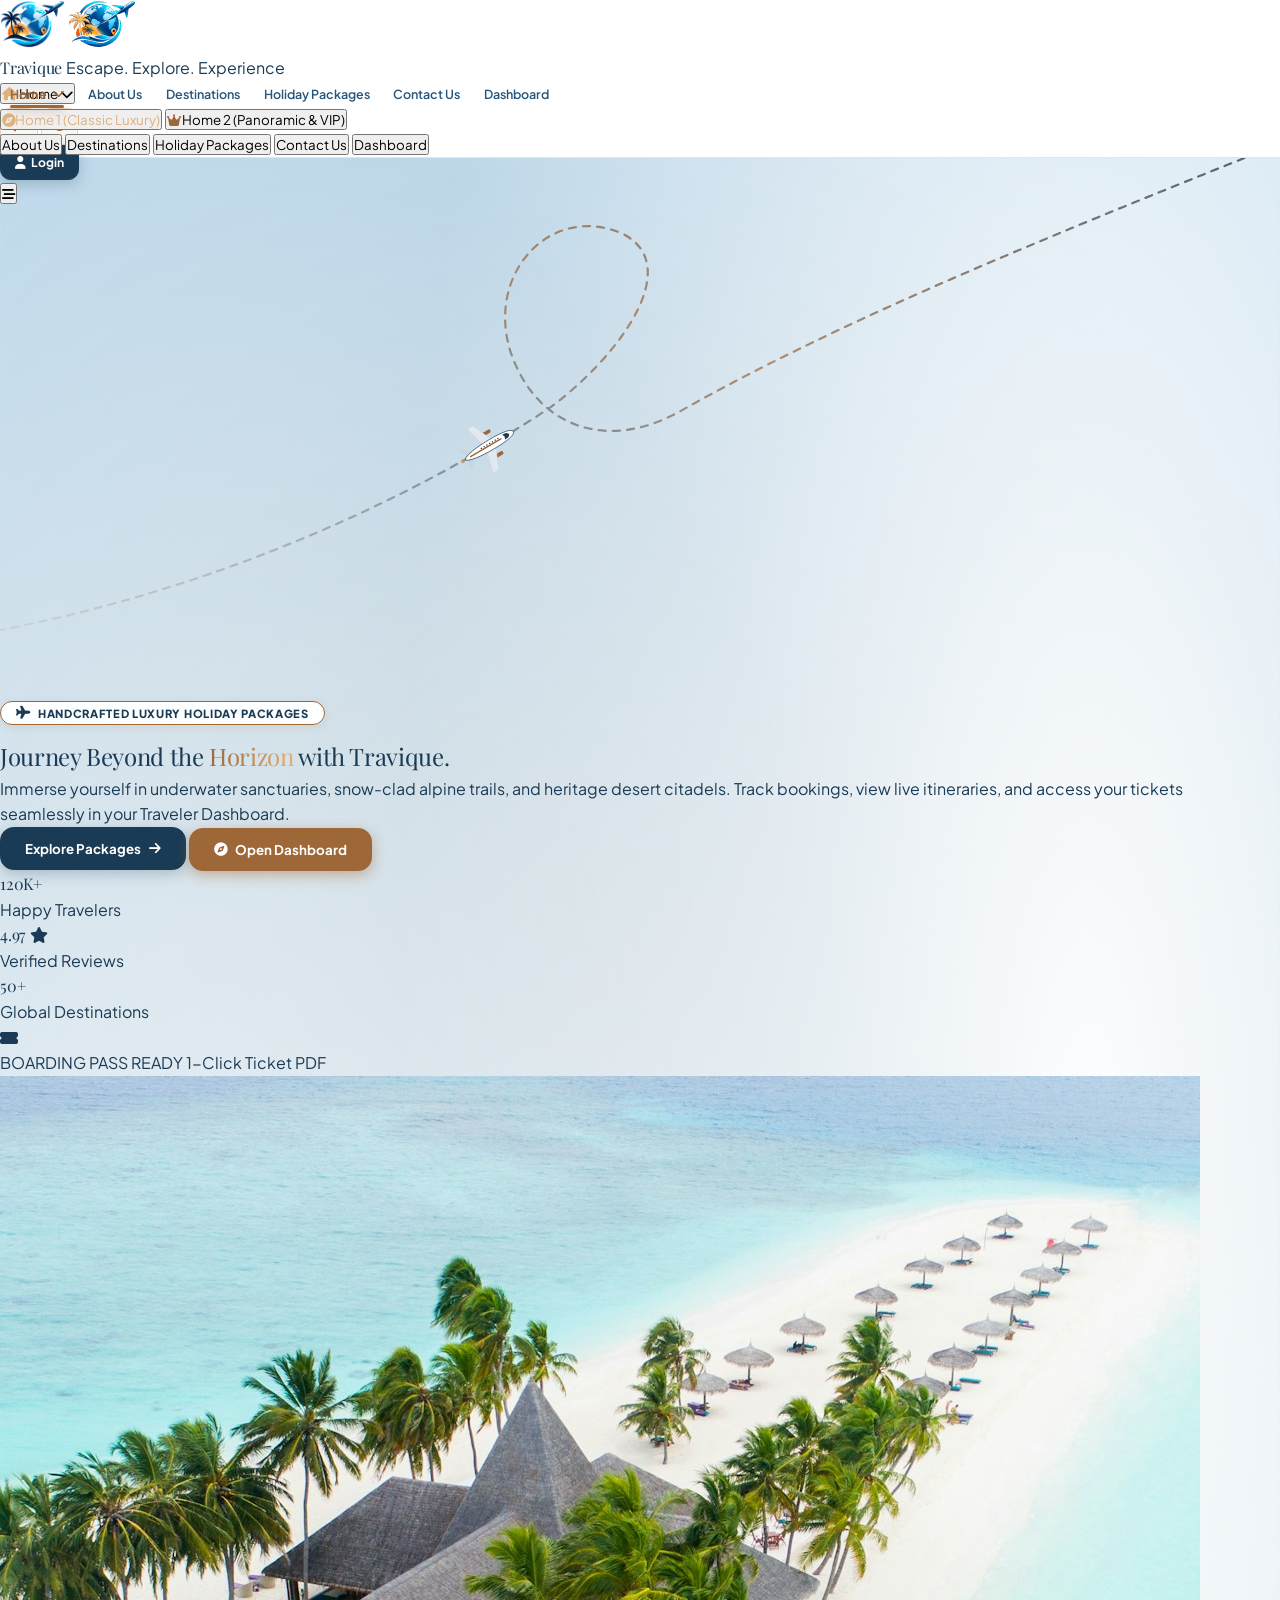
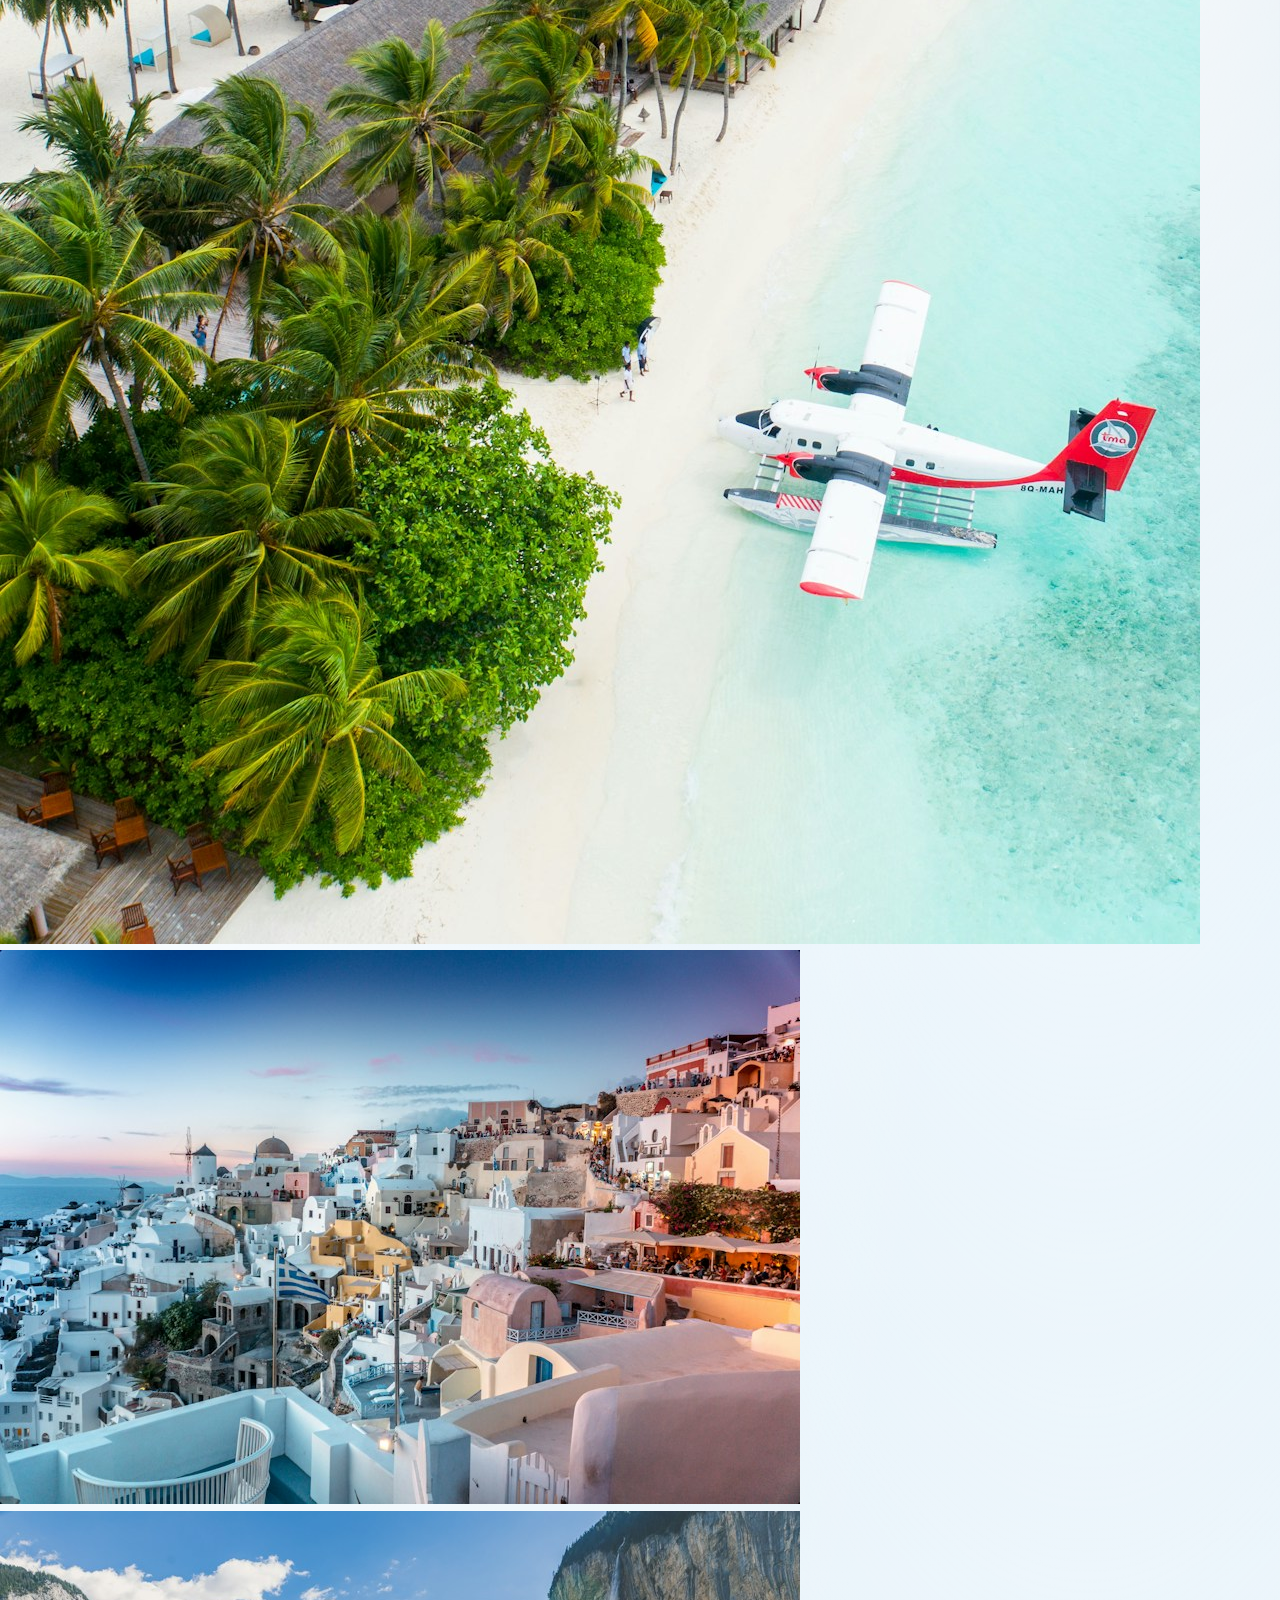
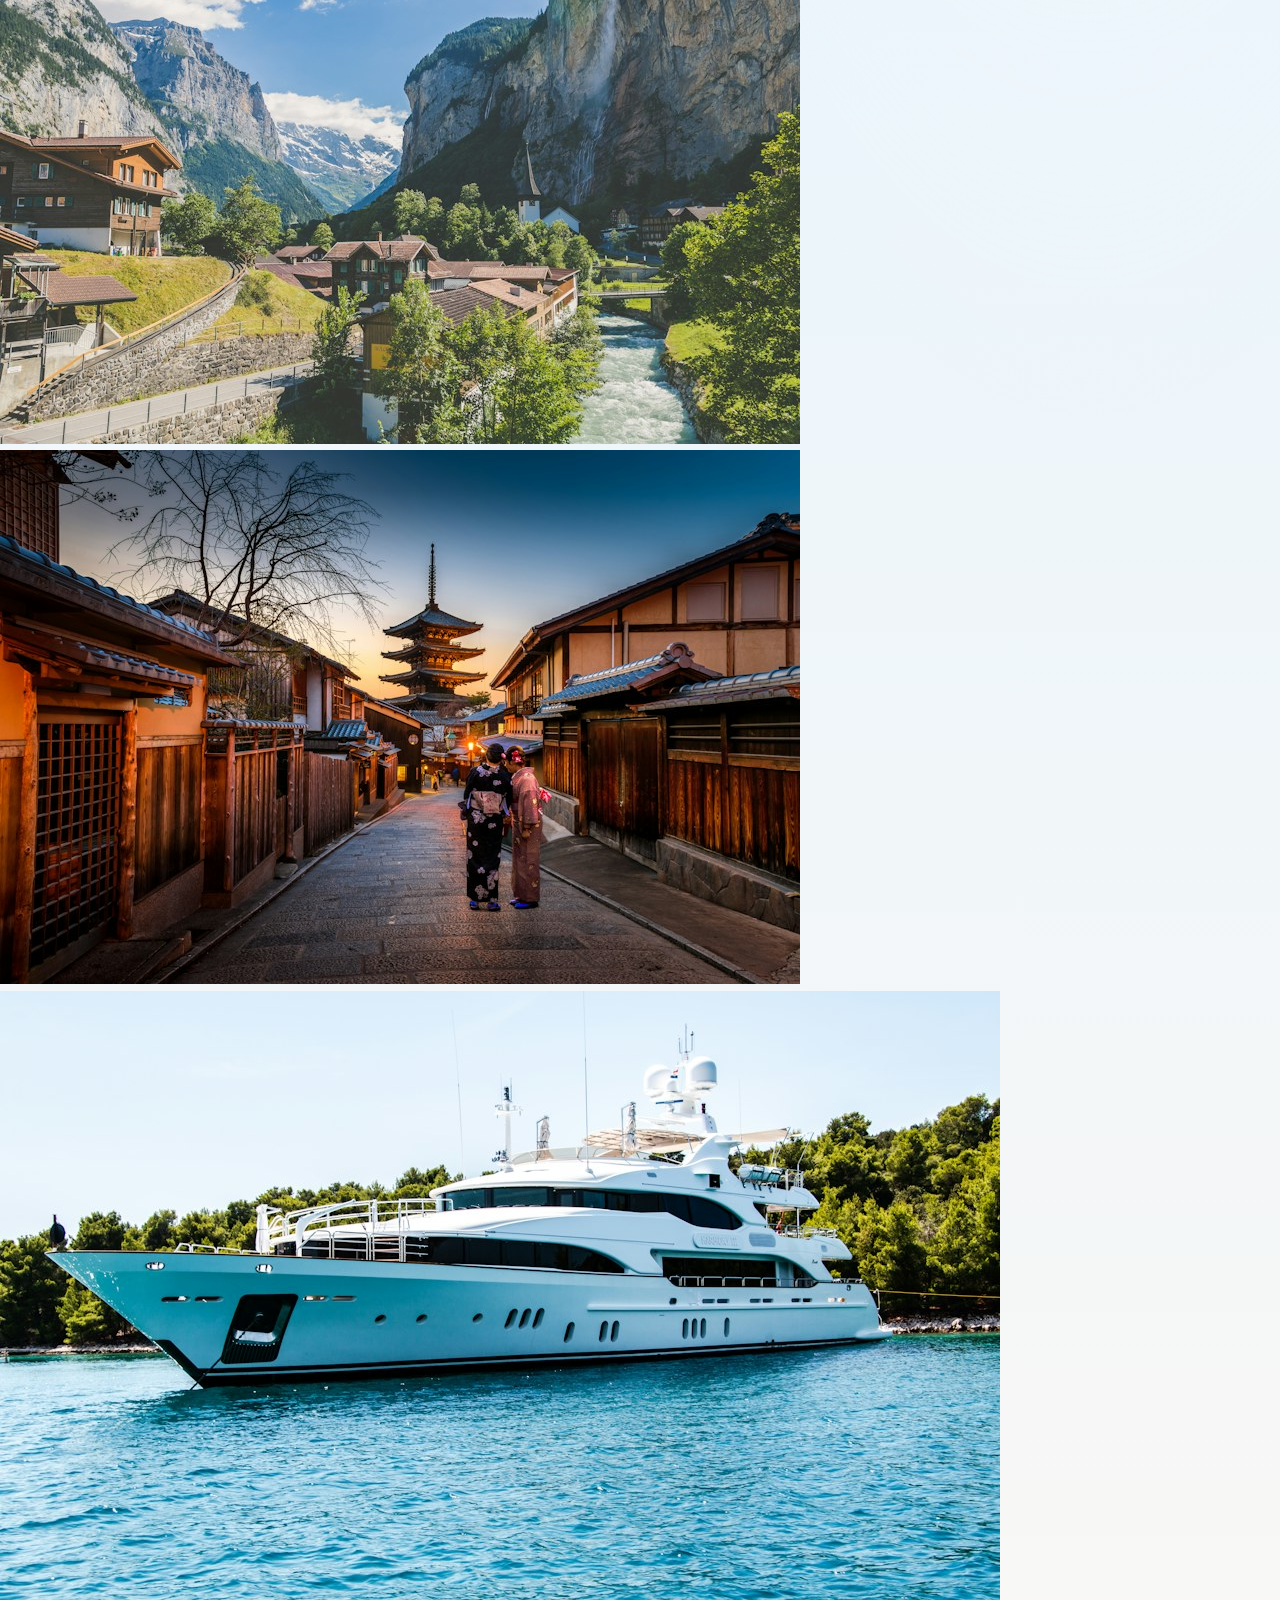
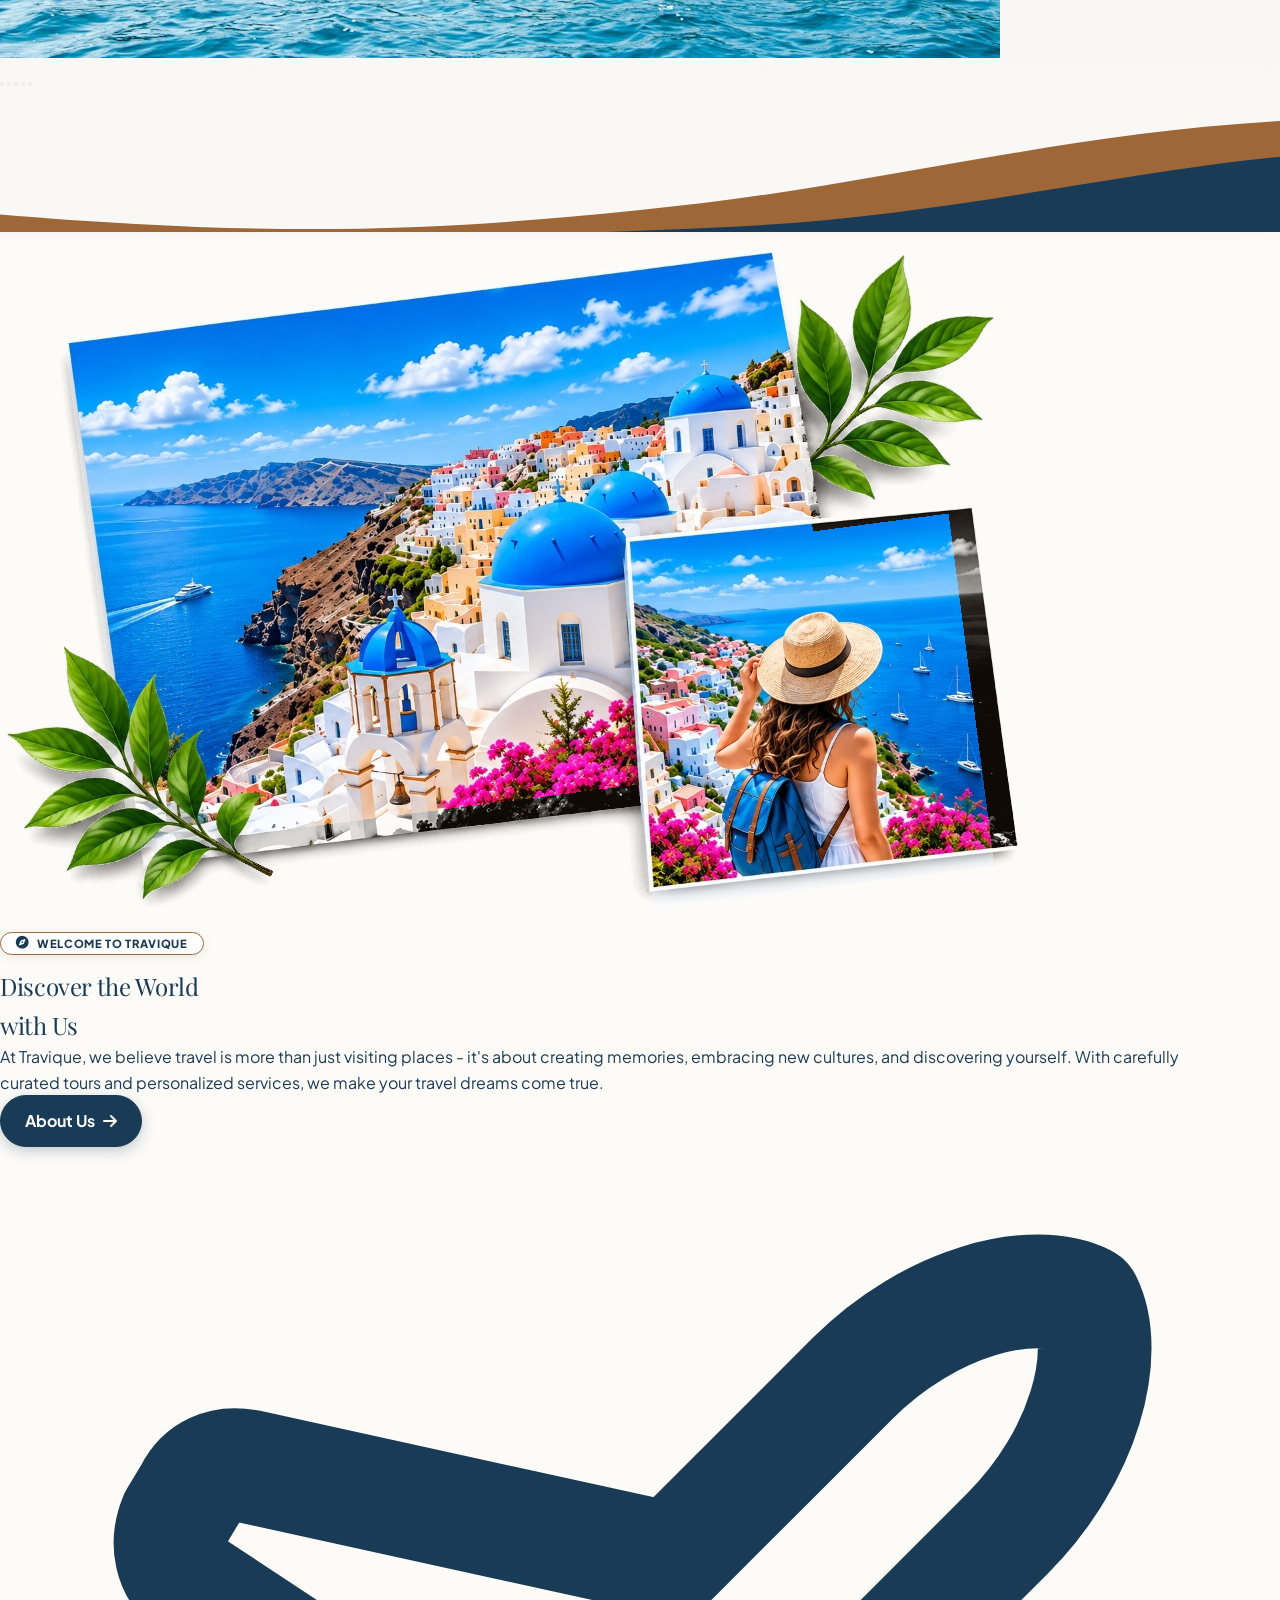
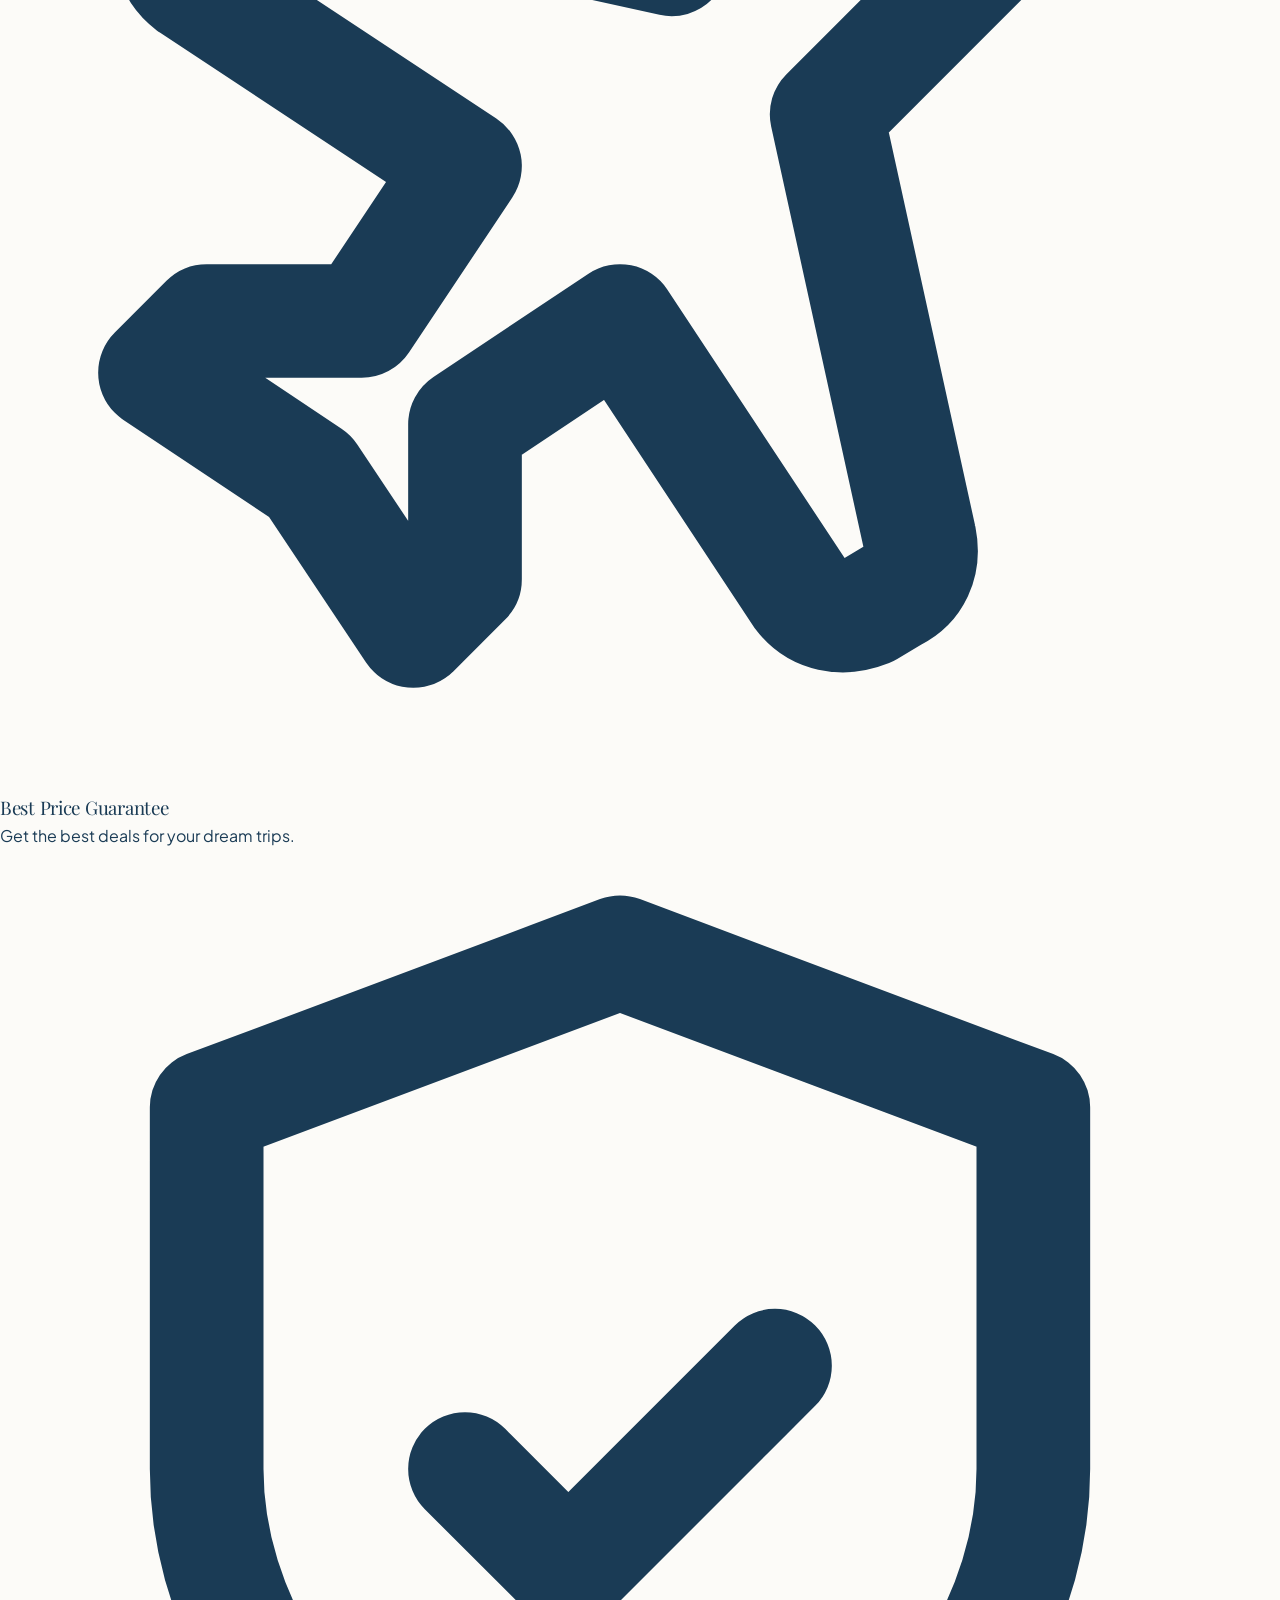
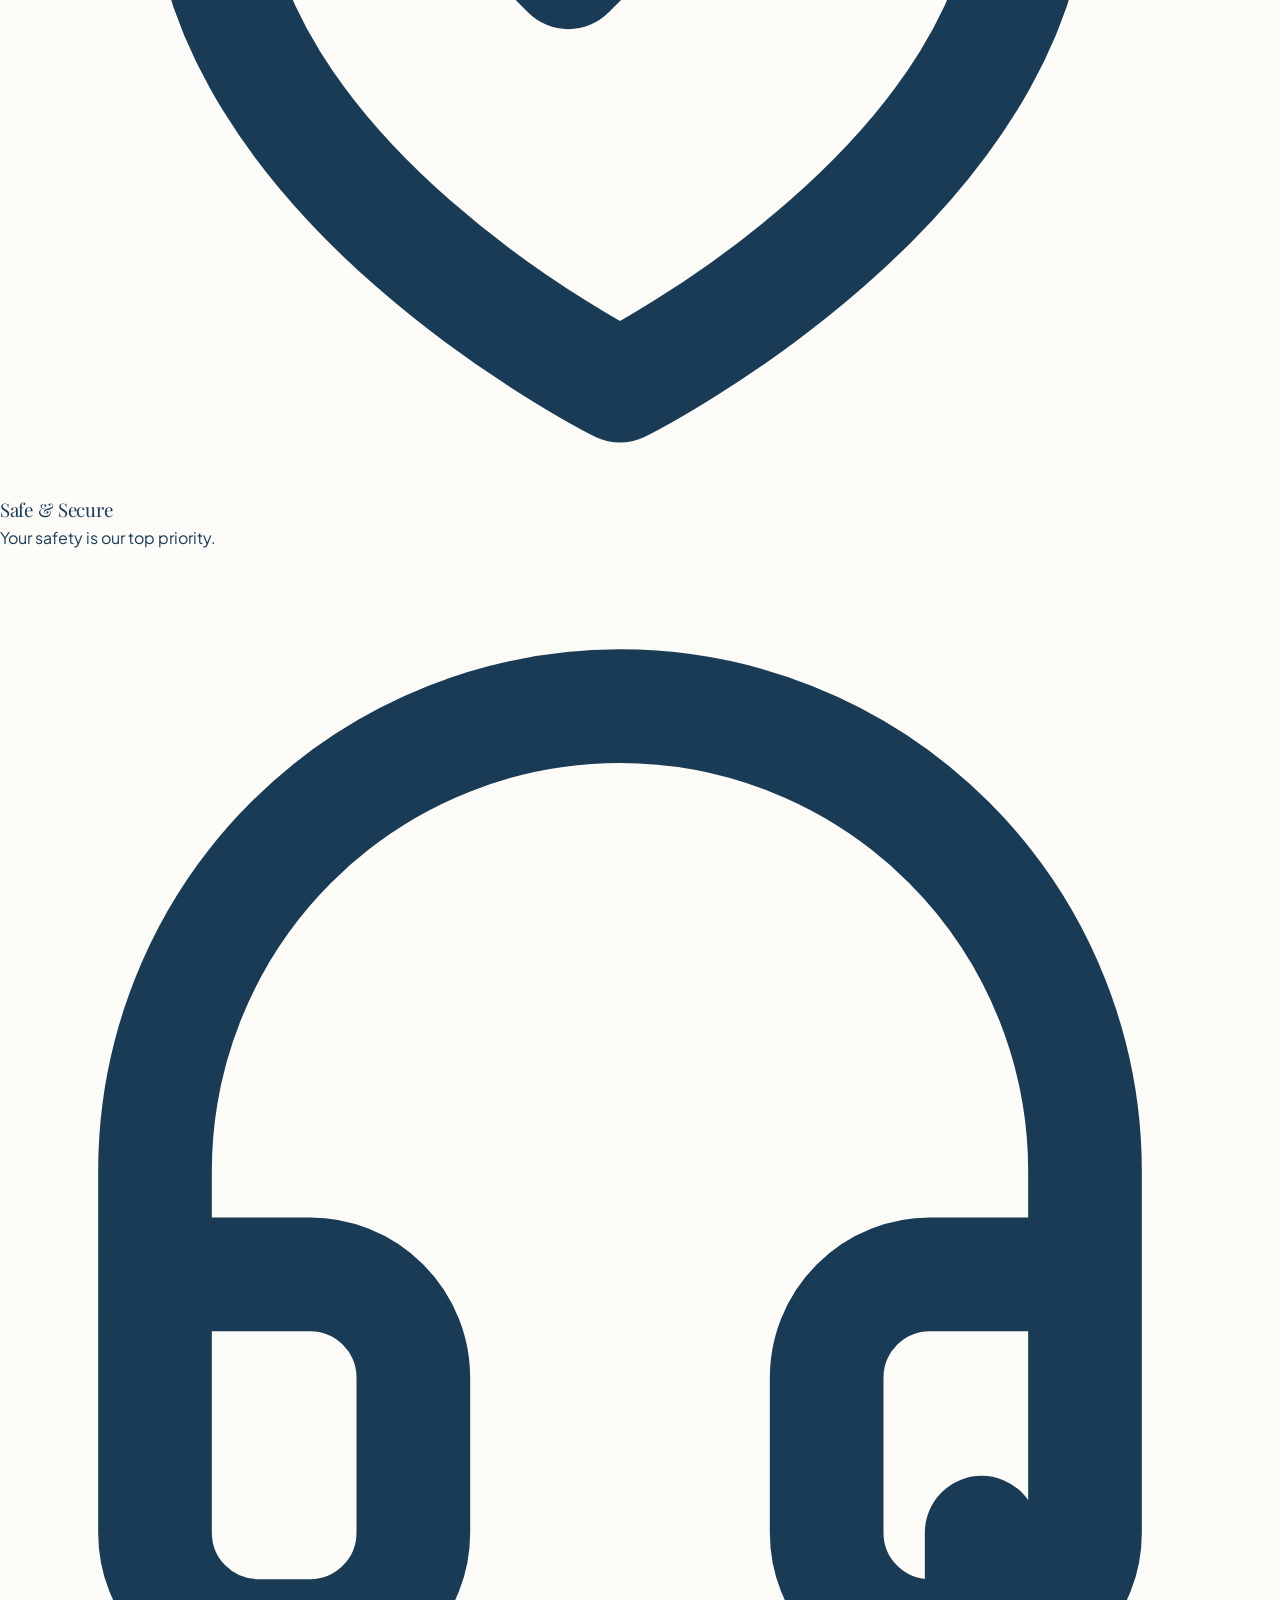
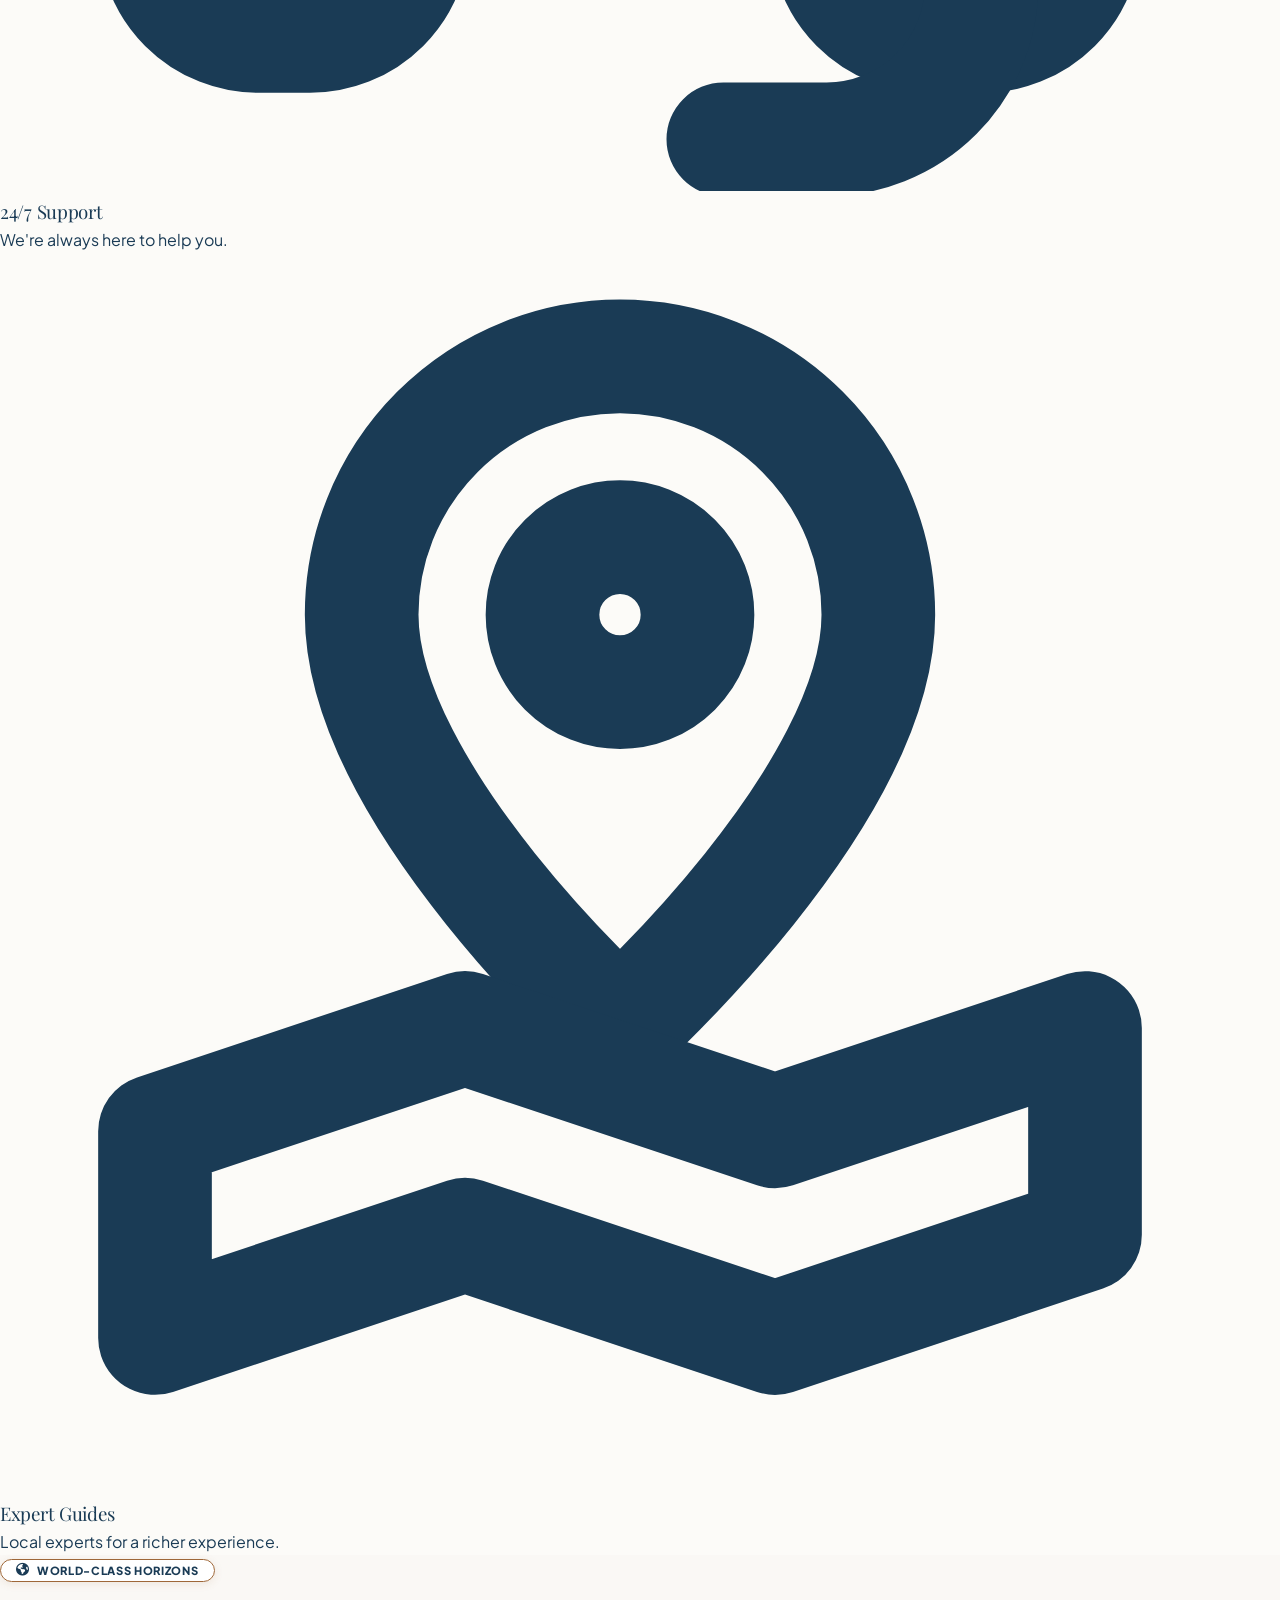
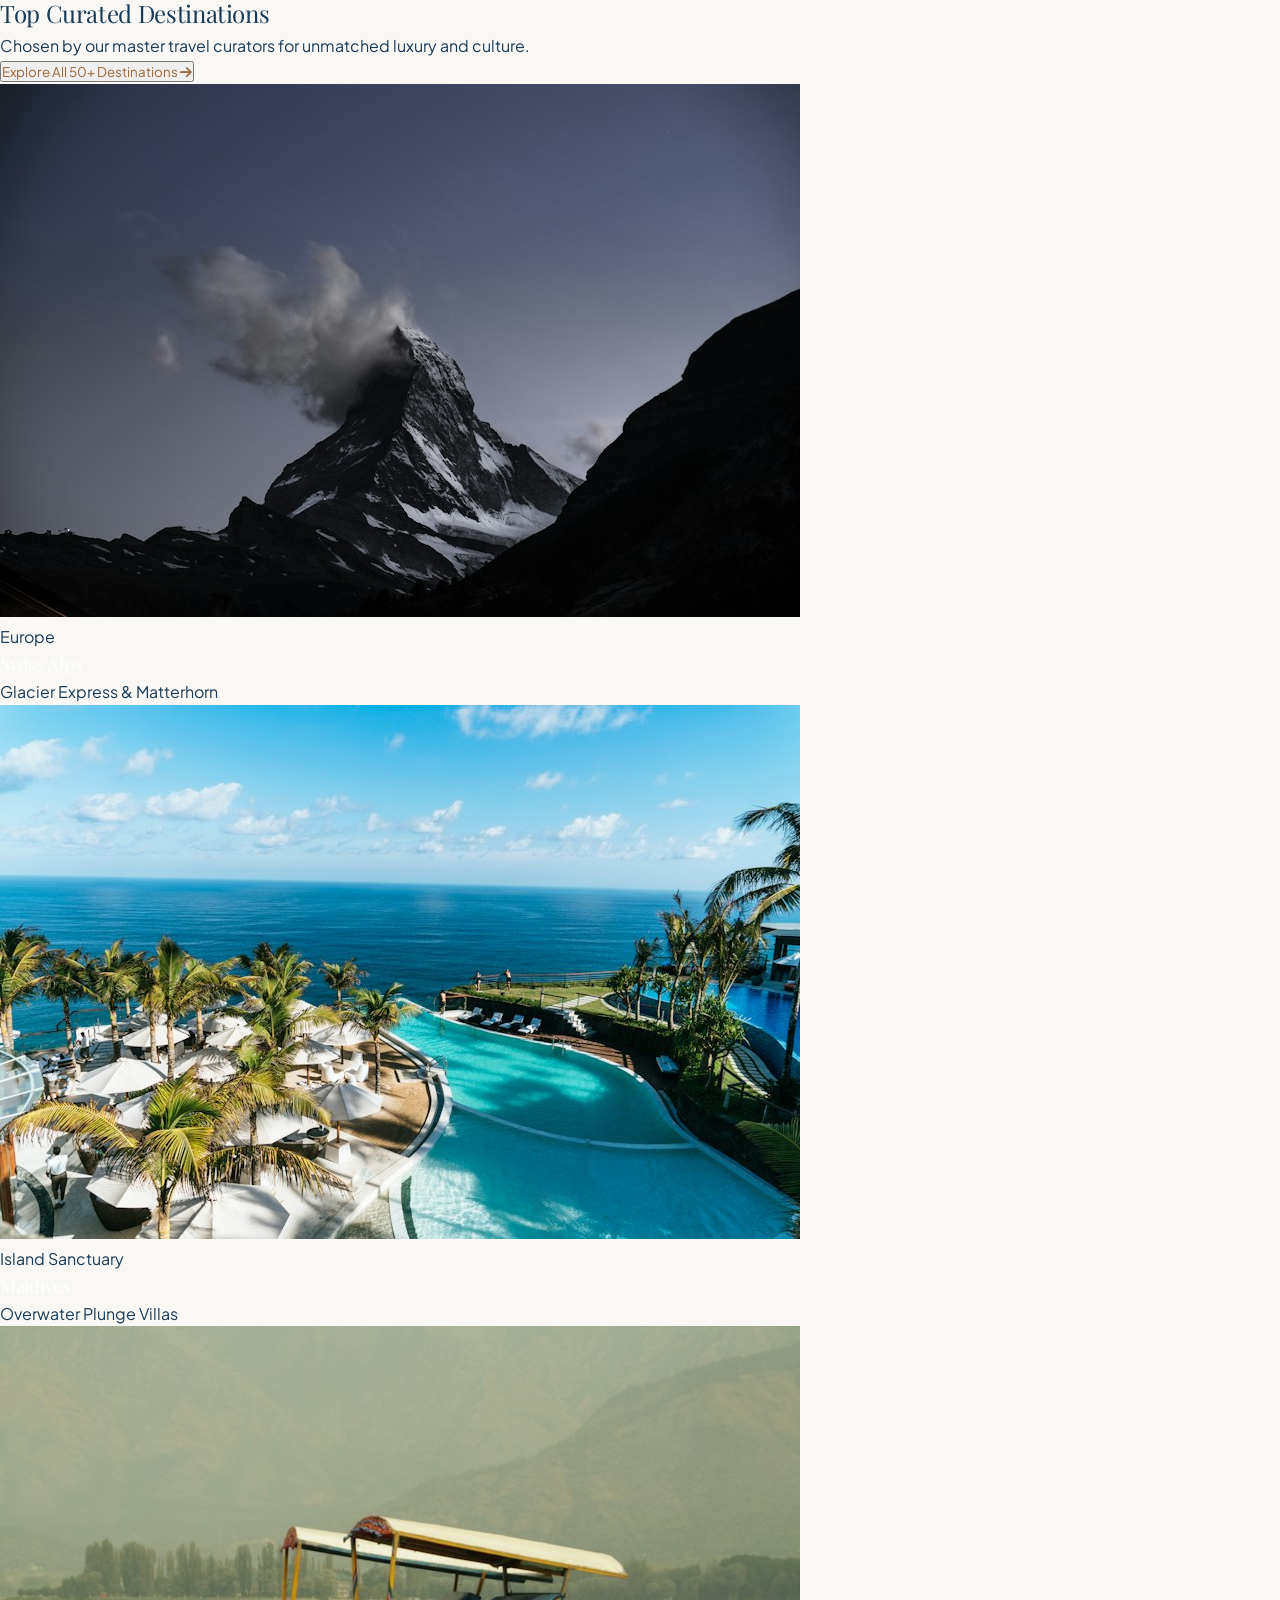
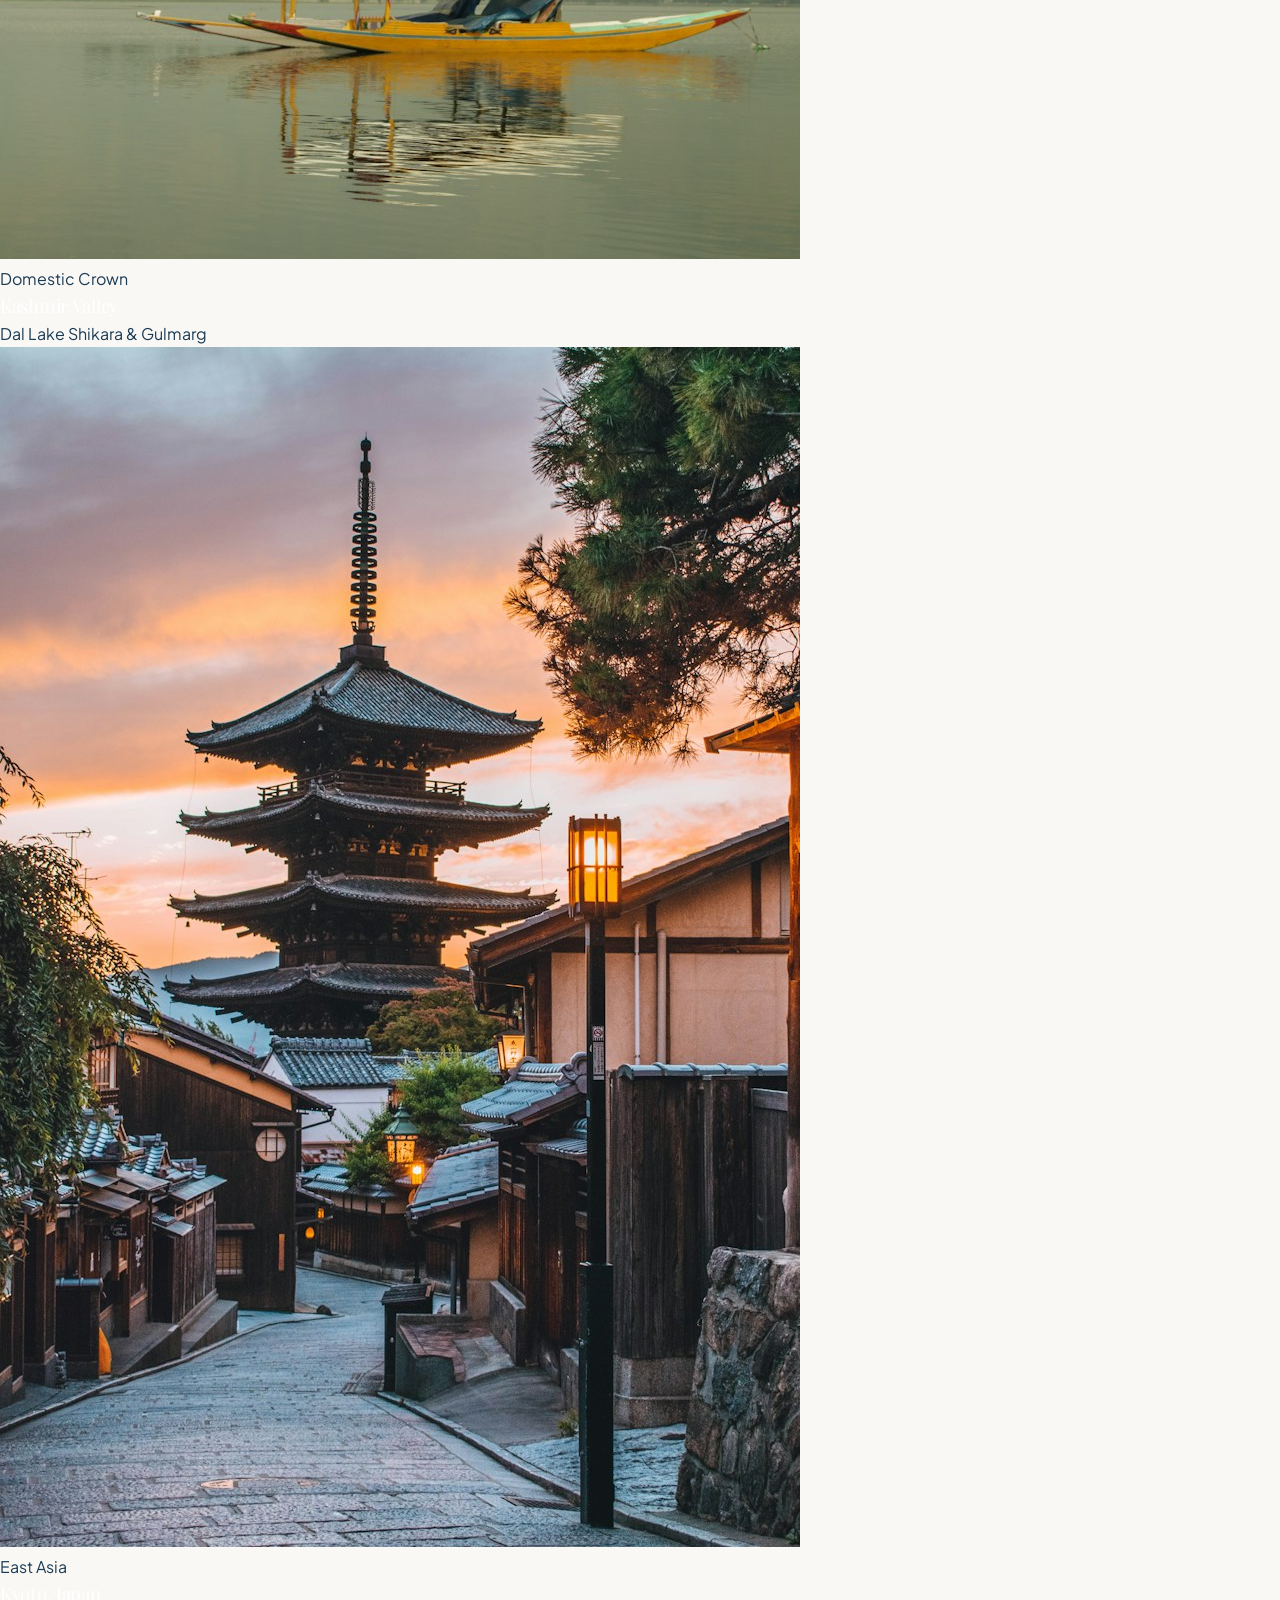
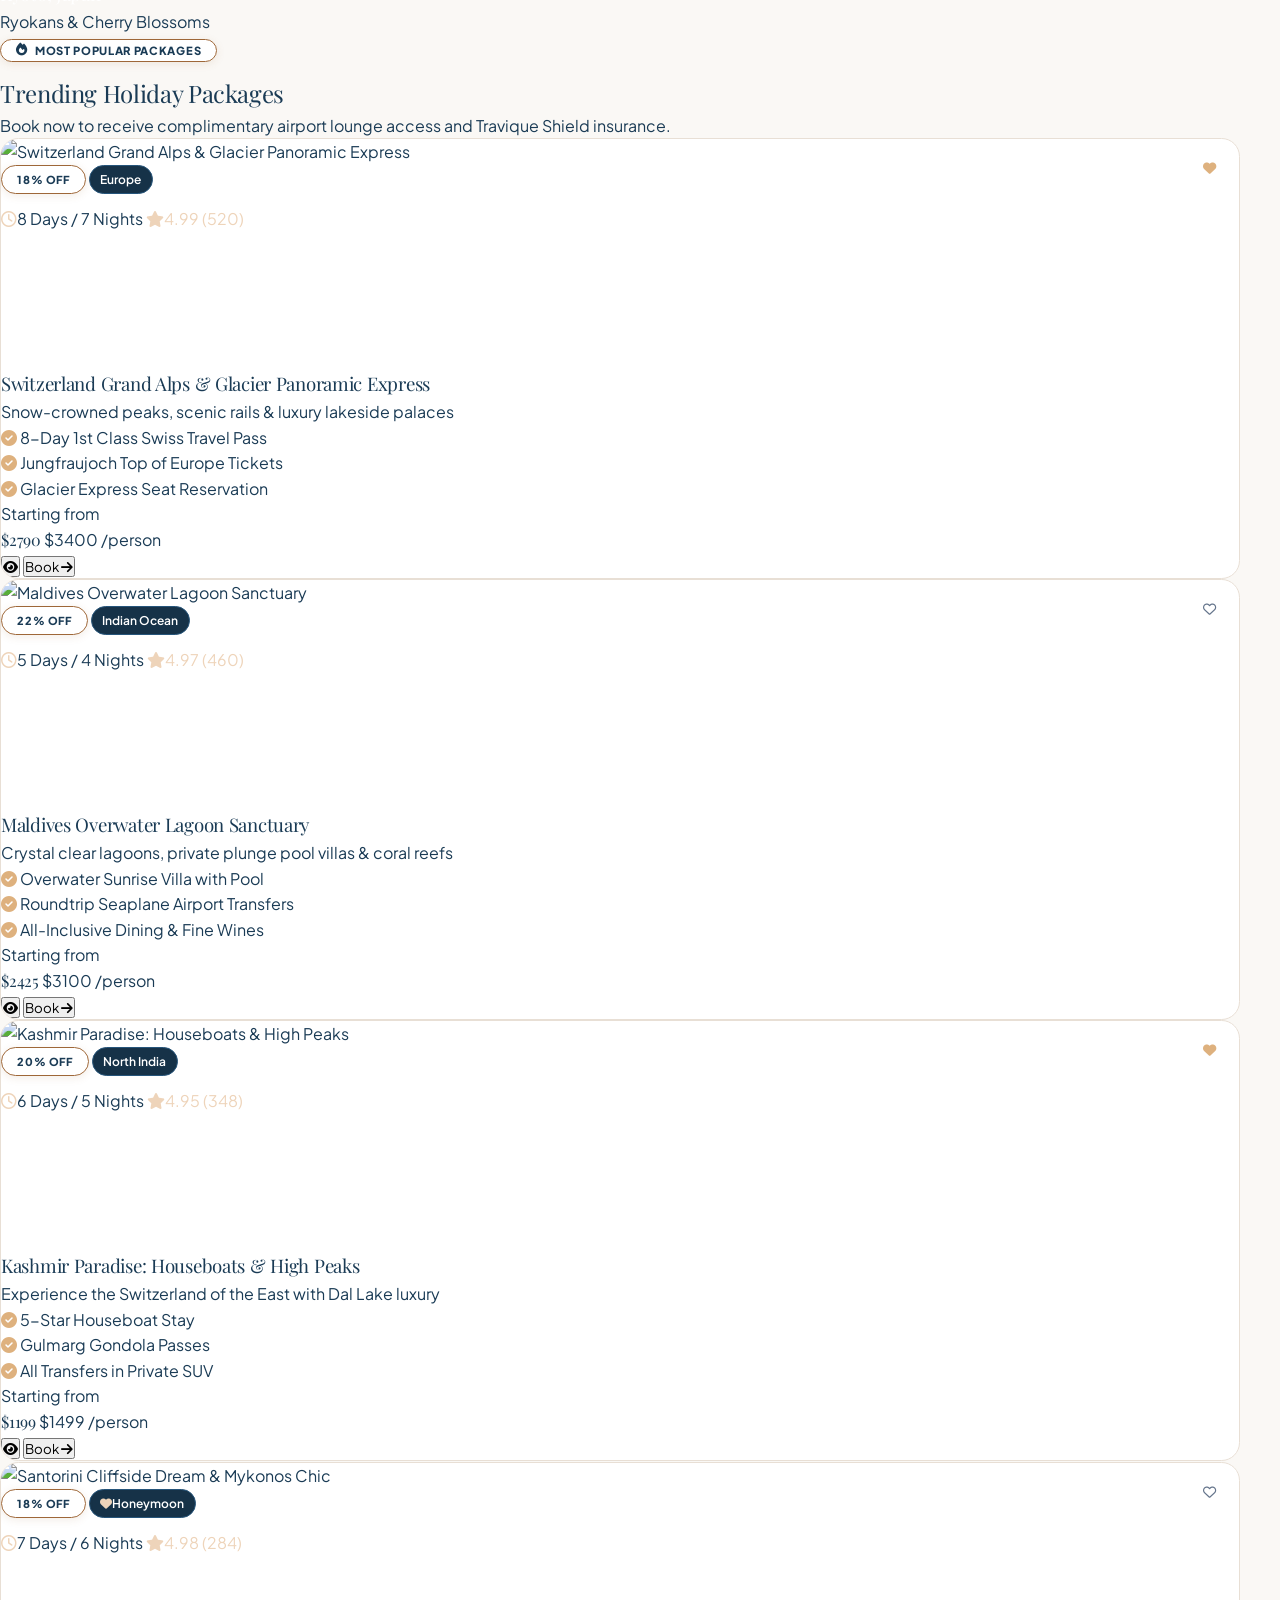
==== commit 810347ba: "Revert "Merge remote changes" This reverts commit 5e5300f1a308e904af3ccd1296d9a6eabff9b3d6, reversin" ====
--- a/index.html
+++ b/index.html
@@ -1,4 +1,3 @@
-<<<<<<< HEAD
 ﻿<!DOCTYPE html>
 <html lang="en" dir="ltr" class="scroll-smooth">
 <head>
@@ -1069,1075 +1068,3 @@
   <script src="home-1.js"></script>
 </body>
 </html>
-=======
-﻿<!DOCTYPE html>
-<html lang="en" dir="ltr" class="scroll-smooth">
-<head>
-  <meta charset="UTF-8">
-  <meta name="viewport" content="width=device-width, initial-scale=1.0">
-  <title>Travique - Luxury Travel & Holiday Package Platform</title>
-  <meta name="description" content="Explore handcrafted domestic & international holiday packages, romantic honeymoon tours, and manage your trips via the Travique Traveler Dashboard.">
-
-  <link rel="preconnect" href="https://fonts.googleapis.com">
-  <link rel="preconnect" href="https://fonts.gstatic.com" crossorigin>
-  <link href="https://fonts.googleapis.com/css2?family=DM+Serif+Display:ital@0;1&family=Outfit:wght@400;500;600;700;800;900&family=Playfair+Display:ital,wght@0,600;0,700;0,800;0,900;1,600;1,700&family=Plus+Jakarta+Sans:wght@300;400;500;600;700;800&family=Syne:wght@600;700;800&family=Urbanist:wght@500;600;700;800;900&display=swap" rel="stylesheet">
-
-  <link rel="stylesheet" href="https://cdnjs.cloudflare.com/ajax/libs/font-awesome/6.5.1/css/all.min.css" integrity="sha512-DTOQO9RWCH3ppGqcWaEA1BIZOC6xxalwEsw9c2QQeAIftl+Vegovlnee1c9QX4TctnWMn13TZye+giMm8e2LwA==" crossorigin="anonymous" referrerpolicy="no-referrer">
-
-  <script src="https://cdn.tailwindcss.com"></script>
-  <script src="tailwind-config.js"></script>
-
-  <link rel="icon" type="image/png" href="logo-light.png">
-
-  <link rel="stylesheet" href="style.css">
-  <link rel="stylesheet" href="home-1.css">
-</head>
-<body class="bg-slate-50 dark:bg-ocean-950 text-slate-800 dark:text-slate-100 font-body transition-colors duration-300">
-
-  <header class="site-header">
-    <div class="max-w-7xl mx-auto px-2.5 sm:px-6 lg:px-8">
-      <div class="header-inner-row flex items-center justify-between h-20 transition-all duration-300">
-
-        <a href="index.html" class="flex items-center gap-2 sm:gap-3 group shrink-0 -ml-1 sm:ml-0">
-          <div class="relative h-10 sm:h-12 w-auto flex items-center shrink-0">
-            <img src="logo-light.png" alt="Travique Logo" class="header-logo-img h-10 sm:h-12 w-auto object-contain dark:hidden group-hover:scale-105 transition-all duration-300">
-            <img src="logo-dark.png" alt="Travique Logo" class="header-logo-img h-10 sm:h-12 w-auto object-contain hidden dark:block group-hover:scale-105 transition-all duration-300">
-          </div>
-          <div class="flex flex-col items-start sm:items-center text-left sm:text-center">
-            <span class="text-xl sm:text-2xl font-black font-heading tracking-tight text-ocean-900 dark:text-white group-hover:text-teal-400 transition-colors">
-              Travique
-            </span>
-            <span class="text-[6.5px] sm:text-[7.5px] font-bold tracking-[0.12em] sm:tracking-[0.14em] text-[#9E6738] uppercase mt-0.5 whitespace-nowrap text-left sm:text-center">
-              Escape. Explore. Experience
-            </span>
-          </div>
-        </a>
-
-        <nav class="hidden lg:flex items-center justify-center gap-1 xl:gap-2">
-
-          <div class="nav-dropdown-wrapper relative group" id="home-dropdown">
-            <button data-view="home" class="nav-link active flex items-center gap-1.5 cursor-pointer" id="home-nav-trigger" aria-haspopup="true" aria-expanded="false" onclick="toggleHomeDropdown(event)">
-              <span>Home</span>
-              <i class="fa-solid fa-chevron-down text-[10px] transition-transform duration-200 group-hover:rotate-180"></i>
-            </button>
-            <div class="nav-dropdown-menu" id="home-dropdown-menu">
-              <button data-view="home-1" onclick="window.location.href='index.html'" class="dropdown-item flex items-center gap-3 active">
-                <div class="w-8 h-8 rounded-lg bg-[#9E6738]/20 text-[#9E6738] flex items-center justify-center shrink-0">
-                  <i class="fa-solid fa-compass text-sm"></i>
-                </div>
-                <div class="text-left rtl:text-right">
-                  <span class="block font-bold text-sm text-[#9E6738] dark:text-[#C9935E] item-title">Home 1</span>
-                  <span class="block text-[11px] text-slate-500 dark:text-slate-400 font-normal">Classic Luxury &amp; Explorer</span>
-                </div>
-              </button>
-              <button data-view="home-2" onclick="window.location.href='home-2.html'" class="dropdown-item flex items-center gap-3">
-                <div class="w-8 h-8 rounded-lg bg-teal-500/10 text-teal-400 flex items-center justify-center shrink-0">
-                  <i class="fa-solid fa-crown text-sm"></i>
-                </div>
-                <div class="text-left rtl:text-right">
-                  <span class="block font-bold text-sm text-slate-800 dark:text-slate-100 item-title">Home 2</span>
-                  <span class="block text-[11px] text-slate-500 dark:text-slate-400 font-normal">Panoramic Escapes &amp; VIP Lounge</span>
-                </div>
-              </button>
-            </div>
-          </div>
-
-          <button data-view="about" onclick="window.location.href='about.html'" class="nav-link">
-            About Us
-          </button>
-          <button data-view="destinations" onclick="window.location.href='destinations.html'" class="nav-link">
-            Destinations
-          </button>
-          <button data-view="packages" onclick="window.location.href='packages.html'" class="nav-link">
-            Holiday Packages
-          </button>
-          <button data-view="contact" onclick="window.location.href='contact.html'" class="nav-link">
-            Contact Us
-          </button>
-          <button data-view="dashboard" onclick="window.location.href='dashboard.html'" class="nav-link">
-            Dashboard
-          </button>
-        </nav>
-
-        <div class="flex items-center gap-1.5 sm:gap-3 shrink-0">
-          <button id="dir-toggle-btn" onclick="toggleDirection()" class="ctrl-btn ctrl-btn-icon w-8 h-8 sm:w-9 sm:h-9 flex items-center justify-center p-0" title="Toggle Layout Direction (LTR / RTL)" aria-label="Toggle Direction">
-            <i class="fa-solid fa-right-left text-[#9E6738] dark:text-[#DEB17E] text-xs sm:text-sm"></i>
-          </button>
-
-          <button id="theme-toggle-btn" onclick="toggleDarkMode()" class="ctrl-btn ctrl-btn-icon w-8 h-8 sm:w-9 sm:h-9 flex items-center justify-center p-0" title="Toggle Theme (Light / Dark)" aria-label="Toggle Dark Mode">
-            <i class="fa-solid fa-moon text-[#9E6738] dark:text-[#DEB17E] text-xs sm:text-sm"></i>
-          </button>
-
-          <div id="auth-button-container">
-            <button onclick="openLoginModal()" class="ctrl-btn ctrl-btn-primary px-2.5 sm:px-4 py-1.5 sm:py-2 text-xs flex items-center gap-1.5 font-bold">
-              <i class="fa-solid fa-user text-xs"></i>
-              <span>Login</span>
-            </button>
-          </div>
-
-          <button id="mobile-menu-toggle" class="lg:hidden p-1.5 sm:p-2 rounded-lg text-slate-600 dark:text-slate-300 hover:text-teal-400">
-            <i class="fa-solid fa-bars-staggered text-lg sm:text-xl"></i>
-          </button>
-        </div>
-
-      </div>
-    </div>
-
-    <div id="mobile-menu-drawer" class="lg:hidden hidden px-4 pt-2 pb-6 bg-white dark:bg-ocean-900 border-b border-slate-200 dark:border-ocean-800 shadow-xl space-y-2">
-      <div class="mobile-dropdown border-b border-slate-200 dark:border-ocean-800/60 pb-2">
-        <button onclick="toggleMobileHomeSubmenu()" class="flex items-center justify-between w-full py-2 px-3 rounded-lg text-slate-700 dark:text-slate-200 font-medium hover:text-teal-400">
-          <span class="flex items-center gap-2">
-            <i class="fa-solid fa-house text-teal-400 text-sm"></i>
-            <span>Home</span>
-          </span>
-          <i id="mobile-home-chevron" class="fa-solid fa-chevron-down text-xs transition-transform duration-200"></i>
-        </button>
-        <div id="mobile-home-submenu" class="pl-6 space-y-1 mt-1">
-          <button data-view="home-1" onclick="window.location.href='index.html'; closeMobileMenuDrawer();" class="mobile-nav-link block w-full text-left py-1.5 px-3 rounded-lg text-[#9E6738] dark:text-[#C9935E] hover:text-teal-400 text-sm font-bold bg-[#9E6738]/10">
-            <i class="fa-solid fa-compass text-[#9E6738] text-xs mr-2 rtl:ml-2 rtl:mr-0"></i>Home 1 (Classic Luxury)
-          </button>
-          <button data-view="home-2" onclick="window.location.href='home-2.html'; closeMobileMenuDrawer();" class="mobile-nav-link block w-full text-left py-1.5 px-3 rounded-lg text-slate-600 dark:text-slate-300 hover:text-teal-400 text-sm font-medium">
-            <i class="fa-solid fa-crown text-teal-500 text-xs mr-2 rtl:ml-2 rtl:mr-0"></i>Home 2 (Panoramic &amp; VIP)
-          </button>
-        </div>
-      </div>
-      <button data-view="about" onclick="window.location.href='about.html'; closeMobileMenuDrawer()" class="mobile-nav-link block w-full text-left py-2 px-3 rounded-lg text-slate-700 dark:text-slate-200 font-medium">About Us</button>
-      <button data-view="destinations" onclick="window.location.href='destinations.html'; closeMobileMenuDrawer()" class="mobile-nav-link block w-full text-left py-2 px-3 rounded-lg text-slate-700 dark:text-slate-200 font-medium">Destinations</button>
-      <button data-view="packages" onclick="window.location.href='packages.html'; closeMobileMenuDrawer()" class="mobile-nav-link block w-full text-left py-2 px-3 rounded-lg text-slate-700 dark:text-slate-200 font-medium">Holiday Packages</button>
-      <button data-view="contact" onclick="window.location.href='contact.html'; closeMobileMenuDrawer()" class="mobile-nav-link block w-full text-left py-2 px-3 rounded-lg text-slate-700 dark:text-slate-200 font-medium">Contact Us</button>
-      <button data-view="dashboard" onclick="window.location.href='dashboard.html'; closeMobileMenuDrawer()" class="mobile-nav-link block w-full text-left py-2 px-3 rounded-lg text-teal-400 font-bold bg-teal-500/10">Dashboard</button>
-    </div>
-  </header>
-
-  <main>
-
-    <div id="view-home-1" class="view-section">
-      <section id="home-hero" class="home-1-sky-hero relative pt-8 pb-28 lg:pt-12 lg:pb-36 border-b border-slate-200 dark:border-ocean-800">
-
-        <div class="absolute inset-0 w-full h-full pointer-events-none select-none z-10 overflow-hidden">
-          <svg class="w-full h-full" viewBox="0 0 1440 600" preserveAspectRatio="none" fill="none">
-            <defs>
-              <linearGradient id="flightTrailLight" x1="0%" y1="100%" x2="100%" y2="0%">
-                <stop offset="0%" stop-color="#9E6738" stop-opacity="0.1" />
-                <stop offset="35%" stop-color="#1A3B55" stop-opacity="0.45" />
-                <stop offset="55%" stop-color="#9E6738" stop-opacity="0.7" />
-                <stop offset="100%" stop-color="#1A3B55" stop-opacity="0.8" />
-              </linearGradient>
-              <linearGradient id="flightTrailDark" x1="0%" y1="100%" x2="100%" y2="0%">
-                <stop offset="0%" stop-color="#C9935E" stop-opacity="0.1" />
-                <stop offset="45%" stop-color="#38BDF8" stop-opacity="0.55" />
-                <stop offset="70%" stop-color="#F5ECD7" stop-opacity="0.8" />
-                <stop offset="100%" stop-color="#38BDF8" stop-opacity="0.9" />
-              </linearGradient>
-            </defs>
-
-            <path id="heroFlightPath"
-                  d="M -50 540 C 200 500, 440 400, 620 280 C 700 220, 770 120, 700 85 C 620 50, 545 130, 575 220 C 605 305, 685 330, 765 285 C 960 175, 1200 80, 1500 -40"
-                  stroke="url(#flightTrailLight)"
-                  stroke-width="2.5"
-                  stroke-dasharray="8 8"
-                  stroke-linecap="round"
-                  class="dark:stroke-[url(#flightTrailDark)] opacity-65 dark:opacity-85 transition-opacity" />
-
-            <g class="hero-airplane-group">
-              <animateMotion dur="13s" repeatCount="indefinite" rotate="auto">
-                <mpath href="#heroFlightPath" />
-              </animateMotion>
-              <g transform="scale(0.9)" class="filter drop-shadow-[0_4px_10px_rgba(0,0,0,0.4)] dark:drop-shadow-[0_0_12px_rgba(56,189,248,0.6)]">
-
-                <rect x="-4" y="-18" width="12" height="4.5" rx="2" fill="#9E6738" class="dark:fill-[#C9935E]" />
-                <rect x="-4" y="13.5" width="12" height="4.5" rx="2" fill="#9E6738" class="dark:fill-[#C9935E]" />
-
-                <path d="M 6 0 L -8 -32 L -16 -32 L -8 0 L -16 32 L -8 32 Z" fill="#E2E8F0" stroke="#CBD5E1" stroke-width="0.5" class="dark:fill-[#94A3B8]" />
-
-                <path d="M -24 0 L -34 -14 L -39 -14 L -33 0 L -39 14 L -34 14 Z" fill="#CBD5E1" class="dark:fill-[#64748B]" />
-
-                <path d="M 32 0 C 32 4.5, 20 6.5, 0 6.5 C -18 6.5, -34 4.5, -38 0 C -34 -4.5, -18 -6.5, 0 -6.5 C 20 -6.5, 32 -4.5, 32 0 Z"
-                      fill="#FFFFFF" stroke="#1A3B55" stroke-width="0.8" class="dark:stroke-[#9E6738]" />
-
-                <path d="M 23 -3.2 C 25 -2, 26 0, 26 0 C 26 0, 25 2, 23 3.2 L 18 3.5 L 19.5 0 L 18 -3.5 Z" fill="#1A3B55" class="dark:fill-[#0B1924]" />
-
-                <path d="M 14 0 L -30 0" stroke="#9E6738" stroke-width="1.8" stroke-linecap="round" />
-
-                <circle cx="11" cy="-2.2" r="0.9" fill="#1A3B55" class="dark:fill-[#38BDF8]" />
-                <circle cx="7" cy="-2.2" r="0.9" fill="#1A3B55" class="dark:fill-[#38BDF8]" />
-                <circle cx="3" cy="-2.2" r="0.9" fill="#1A3B55" class="dark:fill-[#38BDF8]" />
-                <circle cx="-1" cy="-2.2" r="0.9" fill="#1A3B55" class="dark:fill-[#38BDF8]" />
-                <circle cx="-5" cy="-2.2" r="0.9" fill="#1A3B55" class="dark:fill-[#38BDF8]" />
-                <circle cx="-9" cy="-2.2" r="0.9" fill="#1A3B55" class="dark:fill-[#38BDF8]" />
-                <circle cx="-13" cy="-2.2" r="0.9" fill="#1A3B55" class="dark:fill-[#38BDF8]" />
-
-                <circle cx="-41" cy="0" r="2.5" fill="#C9935E" opacity="0.8" />
-              </g>
-            </g>
-          </svg>
-        </div>
-
-        <div class="max-w-7xl mx-auto px-4 sm:px-6 lg:px-8 relative z-20">
-          <div class="grid grid-cols-1 lg:grid-cols-12 gap-8 lg:gap-12 items-center">
-
-            <div class="lg:col-span-7 space-y-5">
-
-              <div class="section-tag-badge">
-                <i class="fa-solid fa-plane"></i>
-                <span>Handcrafted Luxury Holiday Packages</span>
-              </div>
-
-              <h1 class="text-4xl sm:text-5xl lg:text-[4rem] font-normal font-heading tracking-tight text-[#1A3B55] dark:text-white leading-[1.06]">
-                Journey Beyond the <span class="horizon-gradient">Horizon</span> with Travique.
-              </h1>
-
-              <p class="text-[15px] sm:text-base text-slate-700 dark:text-slate-200 font-normal max-w-xl leading-relaxed">
-                Immerse yourself in underwater sanctuaries, snow-clad alpine trails, and heritage desert citadels. Track bookings, view live itineraries, and access your tickets seamlessly in your Traveler Dashboard.
-              </p>
-
-              <div class="flex flex-wrap items-center gap-4 pt-1">
-                <button onclick="window.location.href='packages.html'" class="btn-primary text-sm font-bold flex items-center gap-2.5">
-                  <span>Explore Packages</span>
-                  <i class="fa-solid fa-arrow-right text-xs"></i>
-                </button>
-                <button onclick="window.location.href='dashboard.html'" class="btn-secondary text-sm font-bold flex items-center gap-2.5">
-                  <i class="fa-solid fa-compass text-base"></i>
-                  <span>Open Dashboard</span>
-                </button>
-              </div>
-
-              <div class="flex items-center gap-6 sm:gap-7 pt-4">
-                <div>
-                  <div class="text-2xl sm:text-3xl font-bold font-heading text-[#1A3B55] dark:text-white">120K+</div>
-                  <div class="text-xs font-semibold text-slate-600 dark:text-slate-300 mt-0.5">Happy Travelers</div>
-                </div>
-                <div class="h-9 w-[1.5px] bg-[#9E6738]/50"></div>
-                <div>
-                  <div class="text-2xl sm:text-3xl font-bold font-heading text-[#1A3B55] dark:text-white flex items-center gap-1.5">
-                    <span>4.97</span>
-                    <i class="fa-solid fa-star text-[#9E6738] text-xl"></i>
-                  </div>
-                  <div class="text-xs font-semibold text-slate-600 dark:text-slate-300 mt-0.5">Verified Reviews</div>
-                </div>
-                <div class="h-9 w-[1.5px] bg-[#9E6738]/50"></div>
-                <div>
-                  <div class="text-2xl sm:text-3xl font-bold font-heading text-[#1A3B55] dark:text-white">50+</div>
-                  <div class="text-xs font-semibold text-slate-600 dark:text-slate-300 mt-0.5">Global Destinations</div>
-                </div>
-              </div>
-
-            </div>
-
-            <div class="lg:col-span-5 relative mt-4 lg:mt-0">
-              <div class="relative mx-auto max-w-md lg:max-w-none">
-
-                <div class="absolute -top-3.5 -right-3 z-30 cursor-pointer" onclick="openTicketModal('TRV-88219-MV')">
-                  <div class="bg-[#FAF6F0] dark:bg-ocean-900 rounded-2xl py-2 px-3.5 shadow-xl border border-[#9E6738]/40 flex items-center gap-2.5 hover:scale-105 transition-transform">
-                    <div class="w-8 h-8 rounded-xl bg-[#1A3B55] text-[#9E6738] flex items-center justify-center text-sm shadow-sm">
-                      <i class="fa-solid fa-ticket-simple"></i>
-                    </div>
-                    <div>
-                      <span class="text-[8.5px] uppercase font-bold tracking-wider text-[#A2703E] dark:text-[#E0B589] block leading-tight">BOARDING PASS READY</span>
-                      <span class="text-[11px] font-extrabold text-[#1A3B55] dark:text-white block leading-tight">1-Click Ticket PDF</span>
-                    </div>
-                  </div>
-                </div>
-
-                <div id="hero-slider-card" class="rounded-[2.25rem] overflow-hidden shadow-2xl border-4 border-white dark:border-ocean-700 bg-[#0B1924] relative group aspect-[4/3] sm:aspect-[16/11] cursor-pointer" onclick="openPackageDetailsModal('pkg-intl-maldives')">
-
-                  <div class="hero-slide absolute inset-0 w-full h-full transition-all duration-1000 ease-in-out opacity-100 scale-100">
-                    <img src="hero-maldives-classic.jpg" alt="Maldives Luxury Seaplane Island" class="w-full h-full object-cover block">
-                  </div>
-
-                  <div class="hero-slide absolute inset-0 w-full h-full transition-all duration-1000 ease-in-out opacity-0 scale-105 pointer-events-none">
-                    <img src="hero-santorini.jpg" alt="Santorini Golden Sunset Caldera" class="w-full h-full object-cover block">
-                  </div>
-
-                  <div class="hero-slide absolute inset-0 w-full h-full transition-all duration-1000 ease-in-out opacity-0 scale-105 pointer-events-none">
-                    <img src="hero-swiss.jpg" alt="Swiss Alps Alpine Waterfalls" class="w-full h-full object-cover block">
-                  </div>
-
-                  <div class="hero-slide absolute inset-0 w-full h-full transition-all duration-1000 ease-in-out opacity-0 scale-105 pointer-events-none">
-                    <img src="hero-kyoto.jpg" alt="Kyoto Historic Twilight Lanterns" class="w-full h-full object-cover block">
-                  </div>
-
-                  <div class="hero-slide absolute inset-0 w-full h-full transition-all duration-1000 ease-in-out opacity-0 scale-105 pointer-events-none">
-                    <img src="luxury-yacht.jpg" alt="Mediterranean Luxury Yacht Voyage" class="w-full h-full object-cover block">
-                  </div>
-
-                  <div class="absolute bottom-4 left-1/2 -translate-x-1/2 z-20 flex items-center gap-1.5 px-3 py-1.5 rounded-full bg-black/40 backdrop-blur-md border border-white/20">
-                    <button type="button" onclick="event.stopPropagation(); setHeroSlide(0)" class="hero-indicator w-6 h-1.5 rounded-full bg-white transition-all duration-300" aria-label="Slide 1"></button>
-                    <button type="button" onclick="event.stopPropagation(); setHeroSlide(1)" class="hero-indicator w-1.5 h-1.5 rounded-full bg-white/50 hover:bg-white transition-all duration-300" aria-label="Slide 2"></button>
-                    <button type="button" onclick="event.stopPropagation(); setHeroSlide(2)" class="hero-indicator w-1.5 h-1.5 rounded-full bg-white/50 hover:bg-white transition-all duration-300" aria-label="Slide 3"></button>
-                    <button type="button" onclick="event.stopPropagation(); setHeroSlide(3)" class="hero-indicator w-1.5 h-1.5 rounded-full bg-white/50 hover:bg-white transition-all duration-300" aria-label="Slide 4"></button>
-                    <button type="button" onclick="event.stopPropagation(); setHeroSlide(4)" class="hero-indicator w-1.5 h-1.5 rounded-full bg-white/50 hover:bg-white transition-all duration-300" aria-label="Slide 5"></button>
-                  </div>
-
-                </div>
-
-              </div>
-            </div>
-
-          </div>
-        </div>
-
-        <div class="absolute bottom-0 left-0 right-0 w-full overflow-hidden leading-none z-10 pointer-events-none">
-          <svg class="relative block w-full h-24 sm:h-28 md:h-32 xl:h-36" viewBox="0 0 1440 160" preserveAspectRatio="none">
-
-            <path fill="#9E6738" d="M 0,140 C 300,165 480,160 720,135 C 980,110 1180,50 1440,35 L 1440,160 L 0,160 Z"/>
-
-            <path fill="#1A3B55" d="M 0,160 C 400,165 600,165 800,155 C 1050,145 1240,95 1440,75 L 1440,160 Z"/>
-          </svg>
-        </div>
-
-      </section>
-
-      <section id="discover-world-section" class="py-16 sm:py-20 lg:py-24 bg-[#FCFBF8] dark:bg-[#0B1924] transition-colors relative z-20">
-        <div class="max-w-7xl mx-auto px-4 sm:px-6 lg:px-8">
-
-          <div class="grid grid-cols-1 lg:grid-cols-12 gap-8 lg:gap-12 items-center">
-
-            <div class="lg:col-span-7 flex justify-center lg:justify-start items-center">
-              <div class="relative w-full max-w-2xl lg:max-w-[680px] xl:max-w-[750px] group">
-
-                <div class="absolute -inset-4 rounded-full bg-gradient-to-tr from-sky-500/10 via-[#DEB17E]/10 to-teal-400/10 blur-3xl pointer-events-none hidden dark:block -z-0"></div>
-                <img src="home1-collage-transparent.png?v=2" alt="Discover Santorini and coastal destinations with Travique" class="w-full h-auto object-contain block transition-transform duration-500 group-hover:scale-[1.02] drop-shadow-[0_18px_36px_rgba(26,59,85,0.14)] dark:drop-shadow-[0_25px_50px_rgba(0,0,0,0.85)] relative z-10">
-              </div>
-            </div>
-
-            <div class="lg:col-span-5 flex flex-col items-start justify-center text-left lg:pl-2">
-              <div class="section-tag-badge">
-                <i class="fa-solid fa-compass"></i>
-                <span>Welcome to Travique</span>
-              </div>
-
-              <h2 class="text-3xl sm:text-4xl lg:text-[44px] font-bold font-heading text-[#1A3B55] dark:text-white leading-[1.18] mb-5 tracking-tight">
-                Discover the World<br>with Us
-              </h2>
-
-              <p class="text-[14px] sm:text-[15px] text-slate-600 dark:text-slate-300 leading-relaxed mb-7 max-w-xl font-normal">
-                At Travique, we believe travel is more than just visiting places - it's about creating memories, embracing new cultures, and discovering yourself. With carefully curated tours and personalized services, we make your travel dreams come true.
-              </p>
-
-              <div>
-                <a href="about.html" class="btn-primary btn-pill inline-flex items-center gap-2.5 px-7 py-3 text-sm shadow-md group">
-                  <span>About Us</span>
-                  <i class="fa-solid fa-arrow-right text-xs group-hover:translate-x-1 transition-transform"></i>
-                </a>
-              </div>
-            </div>
-
-          </div>
-
-          <div class="mt-16 sm:mt-20 pt-10 border-t border-slate-200/70 dark:border-slate-800">
-            <div class="flex flex-col lg:flex-row items-center justify-between gap-8 lg:gap-0">
-
-              <div class="flex-1 px-4 flex flex-col items-center text-center">
-                <div class="h-10 flex items-center justify-center mb-3 text-[#1A3B55] dark:text-[#9E6738]">
-                  <svg class="w-8 h-8" fill="none" stroke="currentColor" stroke-width="2.2" stroke-linecap="round" stroke-linejoin="round" viewBox="0 0 24 24">
-                    <path d="M17.8 19.2 16 11l3.5-3.5C21 6 21.5 4 21 3c-1-.5-3 0-4.5 1.5L13 8 4.8 6.2c-.5-.1-.9.1-1.1.5l-.3.5c-.2.5-.1 1 .3 1.3L9 12l-2 3H4l-1 1 3 2 2 3 1-1v-3l3-2 3.5 5.3c.3.4.8.5 1.3.3l.5-.3c.4-.2.6-.6.5-1.1z"/>
-                  </svg>
-                </div>
-                <h3 class="text-sm sm:text-[15px] font-bold text-[#1A3B55] dark:text-white mb-1 font-sans">
-                  Best Price Guarantee
-                </h3>
-                <p class="text-xs text-slate-500 dark:text-slate-400 font-normal max-w-[200px]">
-                  Get the best deals for your dream trips.
-                </p>
-              </div>
-
-              <div class="hidden lg:block w-[1.5px] h-14 bg-slate-200 dark:bg-slate-700 shrink-0"></div>
-
-              <div class="flex-1 px-4 flex flex-col items-center text-center">
-                <div class="h-10 flex items-center justify-center mb-3 text-[#1A3B55] dark:text-[#9E6738]">
-                  <svg class="w-8 h-8" fill="none" stroke="currentColor" stroke-width="2.2" stroke-linecap="round" stroke-linejoin="round" viewBox="0 0 24 24">
-                    <path d="M12 22s8-4 8-10V5l-8-3-8 3v7c0 6 8 10 8 10z"/>
-                    <path d="m9 12 2 2 4-4"/>
-                  </svg>
-                </div>
-                <h3 class="text-sm sm:text-[15px] font-bold text-[#1A3B55] dark:text-white mb-1 font-sans">
-                  Safe &amp; Secure
-                </h3>
-                <p class="text-xs text-slate-500 dark:text-slate-400 font-normal max-w-[200px]">
-                  Your safety is our top priority.
-                </p>
-              </div>
-
-              <div class="hidden lg:block w-[1.5px] h-14 bg-slate-200 dark:bg-slate-700 shrink-0"></div>
-
-              <div class="flex-1 px-4 flex flex-col items-center text-center">
-                <div class="h-10 flex items-center justify-center mb-3 text-[#1A3B55] dark:text-[#9E6738]">
-                  <svg class="w-8 h-8" fill="none" stroke="currentColor" stroke-width="2.2" stroke-linecap="round" stroke-linejoin="round" viewBox="0 0 24 24">
-                    <path d="M3 14h3a2 2 0 0 1 2 2v3a2 2 0 0 1-2 2H5a2 2 0 0 1-2-2v-7a9 9 0 0 1 18 0v7a2 2 0 0 1-2 2h-1a2 2 0 0 1-2-2v-3a2 2 0 0 1 2-2h3"/>
-                    <path d="M19 19v1a3 3 0 0 1-3 3h-2"/>
-                  </svg>
-                </div>
-                <h3 class="text-sm sm:text-[15px] font-bold text-[#1A3B55] dark:text-white mb-1 font-sans">
-                  24/7 Support
-                </h3>
-                <p class="text-xs text-slate-500 dark:text-slate-400 font-normal max-w-[200px]">
-                  We're always here to help you.
-                </p>
-              </div>
-
-              <div class="hidden lg:block w-[1.5px] h-14 bg-slate-200 dark:bg-slate-700 shrink-0"></div>
-
-              <div class="flex-1 px-4 flex flex-col items-center text-center">
-                <div class="h-10 flex items-center justify-center mb-3 text-[#1A3B55] dark:text-[#9E6738]">
-                  <svg class="w-8 h-8" fill="none" stroke="currentColor" stroke-width="2.2" stroke-linecap="round" stroke-linejoin="round" viewBox="0 0 24 24">
-                    <path d="M12 2a5 5 0 0 0-5 5c0 3.5 5 8 5 8s5-4.5 5-8a5 5 0 0 0-5-5z"/>
-                    <circle cx="12" cy="7" r="1.5"/>
-                    <path d="M3 17l6-2 6 2 6-2v4l-6 2-6-2-6 2v-4z"/>
-                  </svg>
-                </div>
-                <h3 class="text-sm sm:text-[15px] font-bold text-[#1A3B55] dark:text-white mb-1 font-sans">
-                  Expert Guides
-                </h3>
-                <p class="text-xs text-slate-500 dark:text-slate-400 font-normal max-w-[200px]">
-                  Local experts for a richer experience.
-                </p>
-              </div>
-
-            </div>
-          </div>
-
-        </div>
-      </section>
-
-      <section id="home-destinations" class="py-16 md:py-20 max-w-7xl mx-auto px-4 sm:px-6 lg:px-8">
-        <div class="flex flex-col md:flex-row md:items-end justify-between mb-10">
-          <div>
-            <div class="section-tag-badge">
-              <i class="fa-solid fa-earth-americas"></i>
-              <span>World-Class Horizons</span>
-            </div>
-            <h2 class="text-3xl font-extrabold font-heading text-ocean-950 dark:text-white mt-1">Top Curated Destinations</h2>
-            <p class="text-slate-500 dark:text-slate-400 text-sm mt-1">Chosen by our master travel curators for unmatched luxury and culture.</p>
-          </div>
-          <button onclick="window.location.href='destinations.html'" class="mt-4 md:mt-0 text-sm font-bold text-teal-500 hover:text-teal-400 flex items-center gap-1.5">
-            <span>Explore All 50+ Destinations</span>
-            <i class="fa-solid fa-arrow-right text-xs"></i>
-          </button>
-        </div>
-
-        <div class="grid grid-cols-2 md:grid-cols-4 gap-4 md:gap-6">
-          <div onclick="window.location.href='international.html'; filterInternational('Europe')" class="group relative rounded-2xl overflow-hidden h-72 cursor-pointer shadow-md">
-            <img src="card-swiss-matterhorn.jpg" onerror="this.src='https://images.unsplash.com/photo-1531743579253-fa8d52993ba5?auto=format&fit=crop&w=800&q=85'" alt="Swiss Alps - Matterhorn Alpine Lake" class="w-full h-full object-cover group-hover:scale-110 transition-transform duration-700">
-            <div class="absolute inset-0 bg-gradient-to-t from-ocean-950/95 via-black/40 to-transparent"></div>
-            <div class="absolute bottom-4 left-4 right-4 text-white">
-              <span class="text-[10px] font-bold uppercase tracking-widest text-[#DEB17E] drop-shadow-sm">Europe</span>
-              <h3 class="text-lg font-bold font-heading !text-white group-hover:!text-[#DEB17E] transition-colors drop-shadow-md" style="color: #ffffff !important;">Swiss Alps</h3>
-              <p class="text-xs text-slate-200 drop-shadow-sm font-medium">Glacier Express &amp; Matterhorn</p>
-            </div>
-          </div>
-
-          <div onclick="window.location.href='international.html'; filterInternational('Indian Ocean')" class="group relative rounded-2xl overflow-hidden h-72 cursor-pointer shadow-md">
-            <img src="card-maldives-lagoon.jpg" onerror="this.src='https://images.unsplash.com/photo-1540541338287-41700207dee6?auto=format&fit=crop&w=800&q=85'" alt="Maldives - Turquoise Lagoon Overwater Villas" class="w-full h-full object-cover group-hover:scale-110 transition-transform duration-700">
-            <div class="absolute inset-0 bg-gradient-to-t from-ocean-950/95 via-black/40 to-transparent"></div>
-            <div class="absolute bottom-4 left-4 right-4 text-white">
-              <span class="text-[10px] font-bold uppercase tracking-widest text-[#DEB17E] drop-shadow-sm">Island Sanctuary</span>
-              <h3 class="text-lg font-bold font-heading !text-white group-hover:!text-[#DEB17E] transition-colors drop-shadow-md" style="color: #ffffff !important;">Maldives</h3>
-              <p class="text-xs text-slate-200 drop-shadow-sm font-medium">Overwater Plunge Villas</p>
-            </div>
-          </div>
-
-          <div onclick="window.location.href='domestic.html'; filterDomestic('North India')" class="group relative rounded-2xl overflow-hidden h-72 cursor-pointer shadow-md">
-            <img src="card-kashmir-shikara.jpg" onerror="this.src='https://images.unsplash.com/photo-1569852837213-00d97a707a83?auto=format&fit=crop&w=800&q=85'" alt="Kashmir Valley - Dal Lake Shikara & Snow Himalayas" class="w-full h-full object-cover group-hover:scale-110 transition-transform duration-700">
-            <div class="absolute inset-0 bg-gradient-to-t from-ocean-950/95 via-black/40 to-transparent"></div>
-            <div class="absolute bottom-4 left-4 right-4 text-white">
-              <span class="text-[10px] font-bold uppercase tracking-widest text-[#DEB17E] drop-shadow-sm">Domestic Crown</span>
-              <h3 class="text-lg font-bold font-heading !text-white group-hover:!text-[#DEB17E] transition-colors drop-shadow-md" style="color: #ffffff !important;">Kashmir Valley</h3>
-              <p class="text-xs text-slate-200 drop-shadow-sm font-medium">Dal Lake Shikara &amp; Gulmarg</p>
-            </div>
-          </div>
-
-          <div onclick="window.location.href='international.html'; filterInternational('East Asia')" class="group relative rounded-2xl overflow-hidden h-72 cursor-pointer shadow-md">
-            <img src="card-kyoto-pagoda.jpg" onerror="this.src='https://images.unsplash.com/photo-1624253321171-1be53e12f5f4?auto=format&fit=crop&w=800&q=85'" alt="Kyoto, Japan - Yasaka Pagoda Traditional Street" class="w-full h-full object-cover group-hover:scale-110 transition-transform duration-700">
-            <div class="absolute inset-0 bg-gradient-to-t from-ocean-950/95 via-black/40 to-transparent"></div>
-            <div class="absolute bottom-4 left-4 right-4 text-white">
-              <span class="text-[10px] font-bold uppercase tracking-widest text-[#DEB17E] drop-shadow-sm">East Asia</span>
-              <h3 class="text-lg font-bold font-heading !text-white group-hover:!text-[#DEB17E] transition-colors drop-shadow-md" style="color: #ffffff !important;">Kyoto, Japan</h3>
-              <p class="text-xs text-slate-200 drop-shadow-sm font-medium">Ryokans &amp; Cherry Blossoms</p>
-            </div>
-          </div>
-        </div>
-
-      </section>
-
-      <section id="home-packages" class="py-16 bg-slate-100/60 dark:bg-ocean-900/50 border-y border-slate-200 dark:border-ocean-800">
-        <div class="max-w-7xl mx-auto px-4 sm:px-6 lg:px-8">
-          <div class="text-center max-w-2xl mx-auto mb-12">
-            <div class="section-tag-badge">
-              <i class="fa-solid fa-fire"></i>
-              <span>Most Popular Packages</span>
-            </div>
-            <h2 class="text-3xl font-extrabold font-heading text-ocean-950 dark:text-white mt-2">Trending Holiday Packages</h2>
-            <p class="text-slate-500 dark:text-slate-400 text-sm mt-1">Book now to receive complimentary airport lounge access and Travique Shield insurance.</p>
-          </div>
-
-          <div id="trending-packages-grid" class="grid grid-cols-1 md:grid-cols-2 lg:grid-cols-3 gap-6"></div>
-        </div>
-
-      </section>
-
-      <section id="home-pillars" class="h1-mission-section relative py-20 lg:py-28 overflow-hidden">
-
-        <div class="absolute top-0 left-0 right-0 w-full overflow-hidden leading-none pointer-events-none">
-          <svg class="relative block w-full h-8 sm:h-12 text-slate-100/90 dark:text-ocean-900/60" viewBox="0 0 1200 120" preserveAspectRatio="none">
-            <path d="M0,0 C200,60 400,0 600,45 C800,90 1000,20 1200,60 L1200,0 L0,0 Z" fill="currentColor"></path>
-          </svg>
-        </div>
-
-        <div class="max-w-7xl mx-auto px-4 sm:px-6 lg:px-8 relative z-10">
-          <div class="grid grid-cols-1 lg:grid-cols-12 gap-12 lg:gap-16 items-center">
-
-            <div class="lg:col-span-6 flex flex-col items-start justify-center">
-
-              <div class="section-tag-badge">
-                <i class="fa-solid fa-seedling"></i>
-                <span>Our Mission &amp; Purpose</span>
-              </div>
-
-              <h2 class="text-3xl sm:text-4xl lg:text-[46px] font-black font-heading text-ocean-950 dark:text-white leading-[1.14] mb-6 tracking-tight">
-                Meaningful trips for people who care about <span class="font-serif italic font-normal text-[#1A3B55] dark:text-[#C9935E]">the planet.</span>
-              </h2>
-
-              <p class="text-[15px] sm:text-base text-slate-600 dark:text-slate-300 leading-relaxed font-normal mb-10 max-w-xl">
-                We're a travel company with a purpose - connecting curious travelers with local communities, breathtaking nature and authentic cultural experiences. Because great journeys do more than fill your camera roll - they make a positive impact.
-              </p>
-
-              <div class="grid grid-cols-4 gap-2 sm:gap-6 pt-2 w-full">
-
-                <div class="h1-mission-feature flex flex-col items-center text-center cursor-default">
-                  <div class="h1-mission-icon-pill mb-2 sm:mb-3">
-                    <i class="fa-solid fa-leaf text-base sm:text-lg"></i>
-                  </div>
-                  <span class="text-[10px] sm:text-[13px] font-bold text-ocean-950 dark:text-white leading-tight sm:leading-snug">
-                    Sustainable<br>Travel
-                  </span>
-                </div>
-
-                <div class="h1-mission-feature flex flex-col items-center text-center cursor-default">
-                  <div class="h1-mission-icon-pill mb-2 sm:mb-3">
-                    <i class="fa-solid fa-people-roof text-base sm:text-lg"></i>
-                  </div>
-                  <span class="text-[10px] sm:text-[13px] font-bold text-ocean-950 dark:text-white leading-tight sm:leading-snug">
-                    Local<br>Communities
-                  </span>
-                </div>
-
-                <div class="h1-mission-feature flex flex-col items-center text-center cursor-default">
-                  <div class="h1-mission-icon-pill mb-2 sm:mb-3">
-                    <i class="fa-regular fa-heart text-base sm:text-lg"></i>
-                  </div>
-                  <span class="text-[10px] sm:text-[13px] font-bold text-ocean-950 dark:text-white leading-tight sm:leading-snug">
-                    Small<br>Groups
-                  </span>
-                </div>
-
-                <div class="h1-mission-feature flex flex-col items-center text-center cursor-default">
-                  <div class="h1-mission-icon-pill mb-2 sm:mb-3">
-                    <i class="fa-solid fa-shield-halved text-base sm:text-lg"></i>
-                  </div>
-                  <span class="text-[10px] sm:text-[13px] font-bold text-ocean-950 dark:text-white leading-tight sm:leading-snug">
-                    Safe &amp;<br>Trusted
-                  </span>
-                </div>
-
-              </div>
-
-            </div>
-
-            <div class="lg:col-span-6 relative">
-
-              <div class="absolute -bottom-8 -right-8 w-60 h-60 rounded-[40%_60%_70%_30%/40%_50%_60%_55%] bg-[#D4F2EB] dark:bg-teal-900/25 -z-10 blur-[1px]"></div>
-
-              <div class="absolute -right-6 bottom-44 sm:bottom-48 w-16 h-16 pointer-events-none z-0 opacity-80">
-                <svg viewBox="0 0 100 100" fill="none" class="w-full h-full text-teal-700 dark:text-teal-400 stroke-current" stroke-width="2.5" stroke-linecap="round" stroke-linejoin="round">
-                  <path d="M48 95 C45 68 53 45 50 28" />
-                  <path d="M50 28 C38 18 18 22 10 38 C24 35 38 32 50 28" />
-                  <path d="M50 28 C30 8 10 12 4 24 C18 22 36 24 50 28" />
-                  <path d="M50 28 C56 12 76 10 92 20 C76 24 60 25 50 28" />
-                  <path d="M50 28 C62 20 82 28 90 42 C76 38 62 33 50 28" />
-                  <path d="M50 28 C48 12 52 4 54 2" />
-                </svg>
-              </div>
-
-              <div class="grid grid-cols-2 gap-4 sm:gap-6 mb-4 sm:mb-6 relative z-10">
-
-                <div class="h1-mission-card relative overflow-hidden rounded-[2.5rem] rounded-tr-[1.2rem] rounded-bl-[1.2rem] shadow-xl aspect-square border-2 border-white/80 dark:border-white/10 group">
-                  <img src="mission-turtle.jpg" alt="Protected marine sanctuaries with Travique" class="w-full h-full object-cover transition-transform duration-700 group-hover:scale-105">
-                  <div class="absolute inset-0 bg-gradient-to-t from-ocean-950/25 via-transparent to-transparent pointer-events-none"></div>
-                </div>
-
-                <div class="h1-mission-card relative overflow-hidden rounded-[2rem] rounded-tl-[1.2rem] rounded-br-[2.5rem] shadow-xl aspect-square border-2 border-white/80 dark:border-white/10 group">
-                  <img src="mission-sunset-van.jpg" alt="Coastal expeditions and sunset journeys" class="w-full h-full object-cover transition-transform duration-700 group-hover:scale-105">
-                  <div class="absolute inset-0 bg-gradient-to-t from-ocean-950/25 via-transparent to-transparent pointer-events-none"></div>
-                </div>
-
-              </div>
-
-              <div class="h1-mission-card relative z-10 overflow-hidden rounded-[2.5rem] rounded-tr-[1.5rem] rounded-bl-[2.8rem] shadow-xl aspect-[16/9] border-2 border-white/80 dark:border-white/10 group">
-                <img src="mission-friends-cliff.jpg" alt="Meaningful travel moments with local guides" class="w-full h-full object-cover transition-transform duration-700 group-hover:scale-105">
-                <div class="absolute inset-0 bg-gradient-to-t from-ocean-950/25 via-transparent to-transparent pointer-events-none"></div>
-              </div>
-
-            </div>
-
-          </div>
-        </div>
-
-        <div class="absolute bottom-0 left-0 right-0 w-full overflow-hidden leading-none pointer-events-none -mb-1">
-          <svg class="relative block w-full h-8 sm:h-12 text-ocean-900 dark:text-ocean-900" viewBox="0 0 1200 120" preserveAspectRatio="none">
-            <path d="M0,0 C300,70 600,0 900,50 C1050,75 1150,30 1200,60 L1200,120 L0,120 Z" fill="currentColor"></path>
-          </svg>
-        </div>
-
-      </section>
-
-      <section id="home-reviews" class="py-20 max-w-7xl mx-auto px-4 sm:px-6 lg:px-8">
-        <div class="text-center max-w-xl mx-auto mb-12">
-          <div class="section-tag-badge">
-            <i class="fa-solid fa-quote-left"></i>
-            <span>Traveler Stories &amp; Reflections</span>
-          </div>
-          <h2 class="text-3xl font-extrabold font-heading text-ocean-950 dark:text-white mt-2">Loved by Discerning Travelers</h2>
-          <p class="text-slate-500 dark:text-slate-400 text-sm mt-1">Read verified reflections from our global travelers.</p>
-        </div>
-
-        <div class="py-8 w-full flex flex-col items-center justify-center select-none">
-          <div id="testimonial-carousel-deck" class="relative w-[340px] sm:w-[420px] md:w-[480px] h-[340px] sm:h-[300px]">
-
-            <div class="testimonial-card absolute inset-0 w-full h-full rounded-2xl cursor-grab active:cursor-grabbing bg-white dark:bg-[#0E2233] shadow-xl dark:shadow-[0_12px_30px_rgba(0,0,0,0.6)] border border-slate-100 dark:border-white/10 transition-all duration-300 ease-out z-30" data-index="0">
-
-              <div class="top-arrows absolute inset-x-0 top-3 flex justify-between px-5 z-20 pointer-events-auto">
-                <button type="button" onclick="prevTestimonial(event)" class="text-xl sm:text-2xl text-slate-300 hover:text-slate-600 dark:text-slate-500 dark:hover:text-[#C9935E] transition-colors p-1" aria-label="Previous Testimonial">
-                  &larr;
-                </button>
-                <button type="button" onclick="nextTestimonial(event)" class="text-xl sm:text-2xl text-slate-300 hover:text-slate-600 dark:text-slate-500 dark:hover:text-[#C9935E] transition-colors p-1" aria-label="Next Testimonial">
-                  &rarr;
-                </button>
-              </div>
-
-              <div class="p-6 sm:p-7 flex flex-col items-center text-center h-full justify-between">
-                <div class="flex flex-col items-center">
-                  <img src="https://images.unsplash.com/photo-1500648767791-00dcc994a43e?auto=format&fit=crop&w=150&q=80" alt="Marcus & Elena Sterling" class="w-16 h-16 rounded-full object-cover ring-2 ring-[#9E6738]/40 dark:ring-[#C9935E]/40 mb-3 shadow-md pointer-events-none">
-                  <div class="flex items-center gap-1 text-[#9E6738] dark:text-[#C9935E] text-xs mb-1">
-                    <i class="fa-solid fa-star"></i>
-                    <i class="fa-solid fa-star"></i>
-                    <i class="fa-solid fa-star"></i>
-                    <i class="fa-solid fa-star"></i>
-                    <i class="fa-solid fa-star"></i>
-                  </div>
-                  <h3 class="text-base sm:text-lg font-bold text-ocean-950 dark:text-white font-heading">Marcus &amp; Elena Sterling</h3>
-                  <span class="text-[11px] font-medium text-slate-400 dark:text-slate-400">London, UK - Maldives Overwater Lagoon Sanctuary</span>
-                </div>
-                <p class="text-xs sm:text-sm text-slate-600 dark:text-slate-300 leading-relaxed italic max-w-sm mt-2 line-clamp-4">
-                  "Travique organized our 10th anniversary honeymoon flawlessly! The private seaplane transfer, underwater dining, and the intuitive traveler dashboard with our downloadable boarding passes made this the most stress-free luxury trip we have ever taken."
-                </p>
-              </div>
-            </div>
-
-            <div class="testimonial-card absolute inset-0 w-full h-full rounded-2xl cursor-grab active:cursor-grabbing bg-white dark:bg-[#0E2233] shadow-xl dark:shadow-[0_12px_30px_rgba(0,0,0,0.6)] border border-slate-100 dark:border-white/10 transition-all duration-300 ease-out z-20 pointer-events-none" data-index="1" style="transform: translate3d(0, 10px, 0) scale(0.95) rotate(-2deg); opacity: 0.65;">
-              <div class="top-arrows absolute inset-x-0 top-3 flex justify-between px-5 z-20 pointer-events-auto" style="display: none;">
-                <button type="button" onclick="prevTestimonial(event)" class="text-xl sm:text-2xl text-slate-300 hover:text-slate-600 dark:text-slate-500 dark:hover:text-[#C9935E] transition-colors p-1" aria-label="Previous Testimonial">
-                  &larr;
-                </button>
-                <button type="button" onclick="nextTestimonial(event)" class="text-xl sm:text-2xl text-slate-300 hover:text-slate-600 dark:text-slate-500 dark:hover:text-[#C9935E] transition-colors p-1" aria-label="Next Testimonial">
-                  &rarr;
-                </button>
-              </div>
-
-              <div class="p-6 sm:p-7 flex flex-col items-center text-center h-full justify-between">
-                <div class="flex flex-col items-center">
-                  <img src="https://images.unsplash.com/photo-1507003211169-0a1dd7228f2d?auto=format&fit=crop&w=150&q=80" alt="Dr. Arvind & Neha Sharma" class="w-16 h-16 rounded-full object-cover ring-2 ring-[#9E6738]/40 dark:ring-[#C9935E]/40 mb-3 shadow-md pointer-events-none">
-                  <div class="flex items-center gap-1 text-[#9E6738] dark:text-[#C9935E] text-xs mb-1">
-                    <i class="fa-solid fa-star"></i>
-                    <i class="fa-solid fa-star"></i>
-                    <i class="fa-solid fa-star"></i>
-                    <i class="fa-solid fa-star"></i>
-                    <i class="fa-solid fa-star"></i>
-                  </div>
-                  <h3 class="text-base sm:text-lg font-bold text-ocean-950 dark:text-white font-heading">Dr. Arvind &amp; Neha Sharma</h3>
-                  <span class="text-[11px] font-medium text-slate-400 dark:text-slate-400">San Jose, USA - Swiss Alpine Wonders &amp; Glacier Express</span>
-                </div>
-                <p class="text-xs sm:text-sm text-slate-600 dark:text-slate-300 leading-relaxed italic max-w-sm mt-2 line-clamp-4">
-                  "The day-by-day itinerary on the Travique dashboard kept our entire family on track across Zurich, Zermatt, and Interlaken. Instant ticket access on my phone saved us hours at stations. World-class service!"
-                </p>
-              </div>
-            </div>
-
-            <div class="testimonial-card absolute inset-0 w-full h-full rounded-2xl cursor-grab active:cursor-grabbing bg-white dark:bg-[#0E2233] shadow-xl dark:shadow-[0_12px_30px_rgba(0,0,0,0.6)] border border-slate-100 dark:border-white/10 transition-all duration-300 ease-out z-10 pointer-events-none" data-index="2" style="transform: translate3d(0, 20px, 0) scale(0.90) rotate(-4deg); opacity: 0.35;">
-              <div class="top-arrows absolute inset-x-0 top-3 flex justify-between px-5 z-20 pointer-events-auto" style="display: none;">
-                <button type="button" onclick="prevTestimonial(event)" class="text-xl sm:text-2xl text-slate-300 hover:text-slate-600 dark:text-slate-500 dark:hover:text-[#C9935E] transition-colors p-1" aria-label="Previous Testimonial">
-                  &larr;
-                </button>
-                <button type="button" onclick="nextTestimonial(event)" class="text-xl sm:text-2xl text-slate-300 hover:text-slate-600 dark:text-slate-500 dark:hover:text-[#C9935E] transition-colors p-1" aria-label="Next Testimonial">
-                  &rarr;
-                </button>
-              </div>
-
-              <div class="p-6 sm:p-7 flex flex-col items-center text-center h-full justify-between">
-                <div class="flex flex-col items-center">
-                  <img src="https://images.unsplash.com/photo-1534528741775-53994a69daeb?auto=format&fit=crop&w=150&q=80" alt="Camille Dupont" class="w-16 h-16 rounded-full object-cover ring-2 ring-[#9E6738]/40 dark:ring-[#C9935E]/40 mb-3 shadow-md pointer-events-none">
-                  <div class="flex items-center gap-1 text-[#9E6738] dark:text-[#C9935E] text-xs mb-1">
-                    <i class="fa-solid fa-star"></i>
-                    <i class="fa-solid fa-star"></i>
-                    <i class="fa-solid fa-star"></i>
-                    <i class="fa-solid fa-star"></i>
-                    <i class="fa-solid fa-star"></i>
-                  </div>
-                  <h3 class="text-base sm:text-lg font-bold text-ocean-950 dark:text-white font-heading">Camille Dupont</h3>
-                  <span class="text-[11px] font-medium text-slate-400 dark:text-slate-400">Paris, France - Kashmir Paradise &amp; Dal Lake</span>
-                </div>
-                <p class="text-xs sm:text-sm text-slate-600 dark:text-slate-300 leading-relaxed italic max-w-sm mt-2 line-clamp-4">
-                  "A magical journey. The Sukoon houseboat in Srinagar felt like living inside royal history, and the Gulmarg gondola ride was breathtaking. Travique's 24/7 concierge was always one WhatsApp tap away."
-                </p>
-              </div>
-            </div>
-
-            <div class="absolute -bottom-10 left-0 right-0 flex justify-center items-center gap-2.5 z-20">
-              <button type="button" onclick="setTestimonial(0)" class="testimonial-dot w-6 h-2 rounded-full bg-[#1A3B55] dark:bg-[#C9935E] transition-all duration-300" aria-label="Go to review 1"></button>
-              <button type="button" onclick="setTestimonial(1)" class="testimonial-dot w-2 h-2 rounded-full bg-slate-300 dark:bg-slate-700 hover:bg-slate-400 transition-all duration-300" aria-label="Go to review 2"></button>
-              <button type="button" onclick="setTestimonial(2)" class="testimonial-dot w-2 h-2 rounded-full bg-slate-300 dark:bg-slate-700 hover:bg-slate-400 transition-all duration-300" aria-label="Go to review 3"></button>
-            </div>
-
-          </div>
-        </div>
-
-      </section>
-
-      <section id="home-cta" class="py-14 md:py-20 max-w-7xl mx-auto px-4 sm:px-6 lg:px-8">
-        <div class="rounded-3xl p-8 sm:p-14 bg-gradient-to-r from-ocean-950 via-ocean-900 to-ocean-950 dark:from-ocean-900 dark:via-ocean-850 dark:to-ocean-900 text-white border border-[#9E6738]/35 shadow-2xl relative overflow-hidden">
-
-          <img src="https://images.unsplash.com/photo-1540555700478-4be289fbecef?auto=format&fit=crop&w=1920&q=85" alt="Travique Bespoke Expeditions" class="absolute inset-0 w-full h-full object-cover object-center opacity-30 pointer-events-none select-none">
-          <div class="absolute inset-0 bg-gradient-to-r from-[#0B1924]/95 via-[#0B1924]/85 to-[#0B1924]/75 pointer-events-none"></div>
-
-          <div class="absolute -right-20 -top-20 w-80 h-80 rounded-full bg-[#9E6738]/20 blur-3xl pointer-events-none"></div>
-          <div class="absolute -left-20 -bottom-20 w-80 h-80 rounded-full bg-teal-500/15 blur-3xl pointer-events-none"></div>
-
-          <div class="relative z-10 flex flex-col lg:flex-row lg:items-center justify-between gap-8">
-            <div class="max-w-2xl space-y-4">
-              <div class="section-tag-badge">
-                <i class="fa-solid fa-bell-concierge"></i>
-                <span>Seamless Booking &amp; Concierge</span>
-              </div>
-
-              <h2 class="text-3xl sm:text-4xl lg:text-5xl font-black font-heading leading-tight text-white">
-                Ready to Experience the Extraordinary?
-              </h2>
-
-              <p class="text-slate-300 text-sm sm:text-base leading-relaxed font-normal">
-                Access your digital vouchers, live flight gate notifications, personal butler contact, and day-by-day itineraries inside your Travique Traveler Dashboard.
-              </p>
-
-              <div class="pt-2 flex flex-wrap items-center gap-6 text-xs text-slate-300">
-                <div class="flex items-center gap-2">
-                  <i class="fa-solid fa-shield-halved text-[#C9935E]"></i>
-                  <span>100% Financial Protection</span>
-                </div>
-                <div class="flex items-center gap-2">
-                  <i class="fa-solid fa-headset text-[#C9935E]"></i>
-                  <span>24/7 Dedicated Concierge</span>
-                </div>
-              </div>
-            </div>
-
-            <div class="flex flex-col sm:flex-row lg:flex-col xl:flex-row gap-3.5 shrink-0">
-              <button onclick="window.location.href='dashboard.html'" class="btn-primary text-sm font-bold flex items-center justify-center gap-2 px-7 py-3.5 shadow-xl">
-                <i class="fa-solid fa-gauge-high"></i>
-                <span>Launch Dashboard</span>
-              </button>
-              <button onclick="window.location.href='contact.html'" class="btn-secondary text-sm font-bold flex items-center justify-center gap-2 px-7 py-3.5 shadow-md">
-                <i class="fa-solid fa-phone"></i>
-                <span>Speak to Concierge</span>
-              </button>
-            </div>
-          </div>
-
-        </div>
-      </section>
-
-    </div>
-  </main>
-
-  <div id="login-modal" class="modal-overlay fixed inset-0 z-50 bg-black/60 backdrop-blur-sm hidden items-center justify-center p-4">
-    <div class="bg-white dark:bg-ocean-900 rounded-3xl max-w-md w-full border border-slate-200 dark:border-ocean-800 shadow-2xl overflow-hidden relative">
-      <button onclick="closeModal('login-modal')" class="absolute top-4 right-4 w-8 h-8 rounded-full bg-slate-100 dark:bg-ocean-800 text-slate-400 hover:text-slate-600 dark:hover:text-white flex items-center justify-center transition-colors">
-        <i class="fa-solid fa-xmark"></i>
-      </button>
-
-      <div class="p-8">
-        <div class="flex items-center gap-3 mb-6">
-          <div class="h-10 w-auto flex items-center">
-            <img src="logo-light.png" alt="Travique Logo" class="h-10 w-auto object-contain dark:hidden">
-            <img src="logo-dark.png" alt="Travique Logo" class="h-10 w-auto object-contain hidden dark:block">
-          </div>
-          <span class="text-xl font-black font-heading text-ocean-950 dark:text-white">TRAVIQUE PORTAL</span>
-        </div>
-
-        <h3 class="text-2xl font-bold font-heading text-ocean-950 dark:text-white">Traveler Sign In</h3>
-        <p class="text-xs text-slate-500 dark:text-slate-400 mt-1">Access your bookings, boarding passes, and custom itineraries.</p>
-
-        <div class="mt-6 p-3.5 rounded-2xl bg-teal-50 dark:bg-teal-950/30 border border-teal-200 dark:border-teal-800 flex items-center justify-between">
-          <div class="flex items-center gap-3">
-            <img src="https://images.unsplash.com/photo-1534528741775-53994a69daeb?auto=format&fit=crop&w=150&q=80" alt="Sophia Vance" class="w-10 h-10 rounded-full object-cover ring-2 ring-teal-400">
-            <div>
-              <p class="text-xs font-bold text-slate-900 dark:text-white">Sophia Vance</p>
-              <span class="text-[10px] text-teal-500 font-bold">Diamond Club Traveler</span>
-            </div>
-          </div>
-          <button onclick="handleLoginSubmit()" class="px-3 py-1.5 rounded-xl btn-secondary text-xs font-bold">
-            Instant Demo
-          </button>
-        </div>
-
-        <div class="relative my-6 text-center">
-          <div class="absolute inset-0 flex items-center"><div class="w-full border-t border-slate-200 dark:border-ocean-800"></div></div>
-          <span class="relative px-3 bg-white dark:bg-ocean-900 text-xs text-slate-400 font-medium">Or enter traveler credentials</span>
-        </div>
-
-        <form onsubmit="handleLoginSubmit(event)" class="space-y-4 text-xs">
-          <div>
-            <label class="font-bold text-slate-700 dark:text-slate-300 block mb-1">Traveler Email</label>
-            <input type="email" value="sophia.vance@travique.com" required class="w-full p-2.5 rounded-xl border border-slate-200 dark:border-ocean-700 bg-slate-50 dark:bg-ocean-850 text-slate-900 dark:text-white focus:outline-none focus:border-teal-400">
-          </div>
-
-          <div>
-            <label class="font-bold text-slate-700 dark:text-slate-300 block mb-1">Password</label>
-            <input type="password" value="password123" required class="w-full p-2.5 rounded-xl border border-slate-200 dark:border-ocean-700 bg-slate-50 dark:bg-ocean-850 text-slate-900 dark:text-white focus:outline-none focus:border-teal-400">
-          </div>
-
-          <div class="flex items-center justify-between text-slate-500">
-            <label class="flex items-center gap-1.5 cursor-pointer">
-              <input type="checkbox" checked class="rounded text-teal-500 accent-teal-500">
-              <span>Remember me</span>
-            </label>
-            <a href="#" onclick="showToast('Password reset link sent to registered email.', 'fa-envelope')" class="hover:text-teal-400">Forgot?</a>
-          </div>
-
-          <button type="submit" class="w-full py-3 rounded-xl btn-primary text-sm font-bold">
-            Sign In to Dashboard
-          </button>
-        </form>
-      </div>
-    </div>
-  </div>
-
-  <div id="ticket-modal" class="modal-overlay fixed inset-0 z-50 bg-black/75 backdrop-blur-sm hidden items-center justify-center p-4 overflow-y-auto">
-    <div class="bg-transparent max-w-2xl w-full my-8 relative">
-      <div id="ticket-modal-content"></div>
-    </div>
-  </div>
-
-  <div id="invoice-modal" class="modal-overlay fixed inset-0 z-50 bg-black/75 backdrop-blur-sm hidden items-center justify-center p-4 overflow-y-auto">
-    <div class="bg-transparent max-w-2xl w-full my-8 relative">
-      <div id="invoice-modal-content"></div>
-    </div>
-  </div>
-
-  <div id="package-detail-modal" class="modal-overlay fixed inset-0 z-50 bg-black/70 backdrop-blur-sm hidden items-center justify-center p-4 overflow-y-auto">
-    <div class="bg-white dark:bg-ocean-900 rounded-3xl max-w-3xl w-full my-8 border border-slate-200 dark:border-ocean-800 shadow-2xl relative overflow-hidden">
-      <button onclick="closeModal('package-detail-modal')" class="absolute top-4 right-4 z-20 w-8 h-8 rounded-full bg-black/50 text-white hover:bg-black flex items-center justify-center transition-colors">
-        <i class="fa-solid fa-xmark"></i>
-      </button>
-      <div id="package-detail-modal-content"></div>
-    </div>
-  </div>
-
-  <div id="booking-checkout-modal" class="modal-overlay fixed inset-0 z-50 bg-black/70 backdrop-blur-sm hidden items-center justify-center p-4 overflow-y-auto">
-    <div class="bg-white dark:bg-ocean-900 rounded-3xl max-w-lg w-full my-8 border border-slate-200 dark:border-ocean-800 shadow-2xl relative overflow-hidden">
-      <button onclick="closeModal('booking-checkout-modal')" class="absolute top-4 right-4 w-8 h-8 rounded-full bg-slate-100 dark:bg-ocean-800 text-slate-400 hover:text-slate-600 dark:hover:text-white flex items-center justify-center transition-colors">
-        <i class="fa-solid fa-xmark"></i>
-      </button>
-      <div id="booking-checkout-modal-content"></div>
-    </div>
-  </div>
-
-  <div id="toast-container"></div>
-
-<footer class="site-footer pt-16 pb-12">
-    <div class="max-w-7xl mx-auto px-4 sm:px-6 lg:px-8">
-
-      <div class="site-footer-grid grid grid-cols-1 sm:grid-cols-5 md:grid-cols-5 lg:grid-cols-5 gap-4 md:gap-4 lg:gap-8 pb-12 border-b border-slate-200 dark:border-ocean-800">
-
-        <div class="footer-brand space-y-4">
-          <div class="footer-brand-header flex items-center gap-2.5">
-            <div class="h-9 sm:h-9 md:h-9 lg:h-11 w-auto flex items-center shrink-0">
-              <img src="logo-light.png" alt="Travique Logo" class="h-8 sm:h-9 md:h-8 lg:h-10 w-auto object-contain dark:hidden">
-              <img src="logo-dark.png" alt="Travique Logo" class="h-8 sm:h-9 md:h-8 lg:h-10 w-auto object-contain hidden dark:block">
-            </div>
-            <div class="flex flex-col items-start text-left">
-              <span class="footer-brand-title text-xl sm:text-lg md:text-xl lg:text-2xl font-black font-heading tracking-tight text-ocean-950 dark:text-white leading-none">Travique</span>
-              <span class="footer-brand-tagline text-[6.5px] sm:text-[6px] md:text-[6.5px] lg:text-[7.5px] font-bold tracking-[0.08em] text-[#9E6738] uppercase block mt-1 text-left">Escape. Explore. Experience</span>
-            </div>
-          </div>
-
-          <p class="text-slate-500 dark:text-slate-400 text-xs sm:text-sm leading-relaxed">
-            Crafting indelible journeys across<br>
-            oceans and alpine horizons.<br>
-            Fully protected with private<br>
-            traveler booking tracking.
-          </p>
-
-          <div class="flex items-center gap-2.5 pt-1">
-            <a href="#" aria-label="Instagram" class="footer-social-btn">
-              <i class="fa-brands fa-instagram"></i>
-            </a>
-            <a href="#" aria-label="Facebook" class="footer-social-btn">
-              <i class="fa-brands fa-facebook-f"></i>
-            </a>
-            <a href="#" aria-label="X Twitter" class="footer-social-btn">
-              <i class="fa-brands fa-x-twitter"></i>
-            </a>
-            <a href="#" aria-label="YouTube" class="footer-social-btn">
-              <i class="fa-brands fa-youtube"></i>
-            </a>
-          </div>
-        </div>
-
-        <div>
-          <h4 class="footer-heading text-xs font-extrabold uppercase tracking-widest text-[#9E6738] dark:text-[#C9935E] font-heading">
-            Quick Links
-          </h4>
-          <nav aria-label="Footer Quick Links">
-            <ul class="space-y-2.5 text-xs text-slate-600 dark:text-slate-300 font-medium">
-              <li>
-                <a href="index.html" class="hover:text-teal-500 transition-colors flex items-center gap-1.5 group">
-                  <span>Home</span>
-                </a>
-              </li>
-              <li>
-                <a href="about.html" class="hover:text-teal-500 transition-colors flex items-center gap-1.5 group">
-                  <span>About Us</span>
-                </a>
-              </li>
-              <li>
-                <a href="destinations.html" class="hover:text-teal-500 transition-colors flex items-center gap-1.5 group">
-                  <span>Destinations</span>
-                </a>
-              </li>
-              <li>
-                <a href="packages.html" class="hover:text-teal-500 transition-colors flex items-center gap-1.5 group">
-                  <span>Holiday Packages</span>
-                </a>
-              </li>
-              <li>
-                <a href="contact.html" class="hover:text-teal-500 transition-colors flex items-center gap-1.5 group">
-                  <span>Contact Us</span>
-                </a>
-              </li>
-              <li>
-                <a href="dashboard.html" class="hover:text-teal-500 transition-colors flex items-center gap-1.5 group">
-                  <span>Dashboard</span>
-                </a>
-              </li>
-            </ul>
-          </nav>
-        </div>
-
-        <div>
-          <h4 class="footer-heading text-xs font-extrabold uppercase tracking-widest text-[#9E6738] dark:text-[#C9935E] font-heading">
-            Holiday Packages
-          </h4>
-          <ul class="space-y-2.5 text-xs text-slate-600 dark:text-slate-300 font-medium">
-            <li>
-              <a href="domestic.html" class="hover:text-teal-500 transition-colors flex items-center gap-1.5 group">
-                <span>Domestic Packages</span>
-              </a>
-            </li>
-            <li>
-              <a href="international.html" class="hover:text-teal-500 transition-colors flex items-center gap-1.5 group">
-                <span>International Packages</span>
-              </a>
-            </li>
-            <li>
-              <a href="packages.html" class="hover:text-teal-500 transition-colors flex items-center gap-1.5 group">
-                <span>All Holiday Packages</span>
-              </a>
-            </li>
-            <li>
-              <a href="packages.html" class="hover:text-teal-500 transition-colors flex items-center gap-1.5 group">
-                <span>Private Island Villas</span>
-              </a>
-            </li>
-            <li>
-              <a href="packages.html" class="hover:text-teal-500 transition-colors flex items-center gap-1.5 group">
-                <span>Alpine Ski &amp; Rail</span>
-              </a>
-            </li>
-            <li>
-              <a href="packages.html" class="hover:text-teal-500 transition-colors flex items-center gap-1.5 group">
-                <span>Yacht &amp; Catamaran Charters</span>
-              </a>
-            </li>
-          </ul>
-        </div>
-
-        <div>
-          <h4 class="footer-heading text-xs font-extrabold uppercase tracking-widest text-[#9E6738] dark:text-[#C9935E] font-heading">
-            Traveler Portal
-          </h4>
-          <ul class="space-y-2.5 text-xs text-slate-600 dark:text-slate-300 font-medium">
-            <li>
-              <a href="dashboard.html" class="hover:text-teal-400 transition-colors flex items-center gap-1.5 group">
-                <span>Traveler Dashboard</span>
-              </a>
-            </li>
-            <li>
-              <a href="dashboard.html" class="hover:text-teal-400 transition-colors flex items-center gap-1.5 group">
-                <span>Live Booking Tracker</span>
-              </a>
-            </li>
-            <li>
-              <a href="dashboard.html" class="hover:text-teal-400 transition-colors flex items-center gap-1.5 group">
-                <span>Interactive Itinerary</span>
-              </a>
-            </li>
-            <li>
-              <a href="dashboard.html" class="hover:text-teal-400 transition-colors flex items-center gap-1.5 group">
-                <span>Saved Wishlist</span>
-              </a>
-            </li>
-            <li>
-              <a href="dashboard.html" class="hover:text-teal-400 transition-colors flex items-center gap-1.5 group">
-                <span>Download Tickets &amp; Invoices</span>
-              </a>
-            </li>
-            <li>
-              <a href="contact.html" class="hover:text-teal-400 transition-colors flex items-center gap-1.5 group">
-                <span>24/7 Island Concierge</span>
-              </a>
-            </li>
-          </ul>
-        </div>
-
-        <div>
-          <h4 class="footer-heading text-xs font-extrabold uppercase tracking-widest text-[#9E6738] dark:text-[#C9935E] font-heading">
-            VIP Club
-          </h4>
-          <p class="text-xs text-slate-500 dark:text-slate-400 mb-3 leading-relaxed">Join 45,000+ members receiving private luxury escapes and seasonal privileges.</p>
-          <form onsubmit="event.preventDefault(); (window.showToast ? showToast('Subscribed to Travique VIP Club!', 'fa-bell') : null); this.reset()" class="space-y-2">
-            <input type="email" required placeholder="Enter your email" class="w-full p-2.5 rounded-xl bg-slate-100 dark:bg-ocean-900 border border-slate-200 dark:border-ocean-800 text-xs text-slate-900 dark:text-white focus:outline-none focus:border-teal-400">
-            <button type="submit" class="btn-secondary w-full py-2.5 text-xs font-bold flex items-center justify-center gap-1.5 shadow-sm">
-              <i class="fa-solid fa-paper-plane text-[11px]"></i>
-              <span>Join VIP Club</span>
-            </button>
-          </form>
-        </div>
-
-      </div>
-
-      <div class="pt-8 flex flex-col md:flex-row items-center justify-between text-xs text-slate-500 dark:text-slate-400 gap-4">
-        <p>&copy; 2026 Travique Luxury Travel &amp; Holidays. All rights reserved.</p>
-        <div class="flex items-center gap-6">
-          <a href="#" class="hover:text-teal-400">Privacy Policy</a>
-          <a href="#" class="hover:text-teal-400">Terms of Service</a>
-          <a href="#" class="hover:text-teal-400">Sitemap</a>
-        </div>
-      </div>
-    </div>
-  </footer>
-
-<script src="script.js"></script>
-  
-  <script src="home-1.js"></script>
-</body>
-</html>
->>>>>>> 107638ee6bc6b2e4c7a4a43a5f47d9382c9597dd
--- a/style.css
+++ b/style.css
@@ -1,4 +1,3 @@
-<<<<<<< HEAD
 ﻿:root {
 
   --primary: #1A3B55;
@@ -2276,2282 +2275,3 @@
     transform: none !important;
   }
 }
-=======
-﻿:root {
-
-  --primary: #1A3B55;
-  --primary-deep: #12283A;
-  --primary-abyss: #0B1924;
-  --primary-surface: #1E4665;
-
-  --secondary: #9E6738;
-  --secondary-vibrant: #DEB17E;
-  --secondary-light: #EED4BA;
-  --secondary-glow: rgba(158, 103, 56, 0.45);
-
-  --ocean-deepest: #0B1924;
-  --ocean-950: #0B1924;
-  --ocean-900: #1A3B55;
-  --ocean-850: #12283A;
-  --ocean-800: #163248;
-  --ocean-700: #1E4665;
-  --ocean-600: #26557B;
-  --ocean-500: #336E9E;
-
-  --forest-950: #0B1924;
-  --forest-900: #1A3B55;
-  --forest-850: #12283A;
-  --forest-800: #163248;
-  --forest-700: #1E4665;
-  --forest-600: #26557B;
-  --forest-500: #336E9E;
-
-  --sand-50:  #FAF6F0;
-  --sand-100: #F4EADA;
-  --sand-200: #EAD8C0;
-  --sand-300: #DFC3A2;
-  --sand-400: #DEB17E;
-  --sand-500: #9E6738;
-  --sand-600: #C28D58;
-  --sand-700: #A2703E;
-  --sand-800: #7F532B;
-  --sand-900: #573618;
-  --sand-glow: rgba(158, 103, 56, 0.45);
-
-  --teal-600: #C28D58;
-  --teal-500: #9E6738;
-  --teal-400: #DEB17E;
-  --teal-300: #EED4BA;
-  --teal-200: #F4EADA;
-  --teal-100: #F9F2E7;
-  --teal-50:  #FAF6F0;
-  --teal-glow: rgba(158, 103, 56, 0.45);
-
-  --bg-primary: #FAF8F5;
-  --bg-surface: #FFFFFF;
-  --bg-surface-elevated: #FFFFFF;
-  --bg-card: #FFFFFF;
-  --text-main: #1A3B55;
-  --text-muted: #26557B;
-  --text-subtle: #4D647F;
-  --border-color: #E8DFD5;
-  --glass-bg: rgba(255, 255, 255, 0.90);
-  --glass-border: rgba(158, 103, 56, 0.28);
-  --header-bg: rgba(255, 255, 255, 0.95);
-
-  --shadow-sm: 0 2px 8px rgba(26, 59, 85, 0.06);
-  --shadow-md: 0 8px 24px rgba(26, 59, 85, 0.09);
-  --shadow-lg: 0 16px 36px rgba(26, 59, 85, 0.13);
-  --shadow-glow: 0 0 24px rgba(158, 103, 56, 0.40);
-
-  --font-heading: 'DM Serif Display', Georgia, serif;
-  --font-display: 'DM Serif Display', Georgia, serif;
-  --font-sans: 'Outfit', -apple-system, BlinkMacSystemFont, 'Segoe UI', Roboto, sans-serif;
-  --font-body: 'Plus Jakarta Sans', -apple-system, BlinkMacSystemFont, 'Segoe UI', Roboto, sans-serif;
-
-  --transition-fast: 0.15s ease;
-  --transition-normal: 0.3s cubic-bezier(0.16, 1, 0.3, 1);
-  --transition-slow: 0.5s cubic-bezier(0.16, 1, 0.3, 1);
-}
-
-html.dark {
-  --bg-primary: #0B1924;
-  --bg-surface: #12283A;
-  --bg-surface-elevated: #1A3B55;
-  --bg-card: #12283A;
-  --text-main: #FFFFFF;
-  --text-muted: #E2E8F0;
-  --text-subtle: #CBD5E1;
-  --border-color: #26557B;
-  --glass-bg: rgba(18, 40, 58, 0.90);
-  --glass-border: rgba(158, 103, 56, 0.25);
-  --header-bg: rgba(18, 40, 58, 0.96);
-
-  --shadow-sm: 0 2px 10px rgba(0, 0, 0, 0.45);
-  --shadow-md: 0 10px 30px rgba(0, 0, 0, 0.55);
-  --shadow-lg: 0 20px 40px rgba(0, 0, 0, 0.70);
-  --shadow-glow: 0 0 28px rgba(158, 103, 56, 0.45);
-}
-
-html.dark body {
-  background-color: var(--bg-primary) !important;
-  color: #ffffff;
-}
-
-html.dark h1,
-html.dark h2,
-html.dark h3,
-html.dark h4,
-html.dark h5,
-html.dark h6 {
-  color: #ffffff !important;
-}
-
-html.dark p {
-  color: #e2e8f0;
-}
-
-html.dark .nav-link {
-  color: #ffffff !important;
-}
-
-html.dark .nav-link:hover,
-html.dark .nav-link.active {
-  color: var(--secondary-vibrant) !important;
-}
-
-html.dark .nav-link:hover::after,
-html.dark .nav-link.active::after {
-  background-color: var(--secondary) !important;
-  box-shadow: 0 2px 12px rgba(158, 103, 56, 0.65) !important;
-}
-
-html.dark footer,
-html.dark .site-footer {
-  background-color: var(--ocean-950) !important;
-  border-top-color: var(--border-color) !important;
-  color: #ffffff !important;
-}
-
-html.dark .site-footer p {
-  color: #f1f5f9 !important;
-  font-weight: 600 !important;
-}
-
-html.dark .site-footer h4,
-html.dark .site-footer .footer-heading {
-  color: var(--secondary) !important;
-  font-weight: 800 !important;
-}
-
-html.dark .site-footer ul li a {
-  color: #ffffff !important;
-  font-weight: 700 !important;
-}
-
-html.dark .site-footer ul li a:hover {
-  color: var(--secondary-vibrant) !important;
-}
-
-html.dark .site-footer .pt-8 p,
-html.dark .site-footer .pt-8 a {
-  color: #f1f5f9 !important;
-  font-weight: 600 !important;
-}
-
-html.dark .site-footer .pt-8 a:hover {
-  color: var(--secondary-vibrant) !important;
-}
-
-html.dark .dark\:text-slate-100 { color: #ffffff !important; }
-html.dark .dark\:text-slate-200 { color: #f8fafc !important; }
-html.dark .dark\:text-slate-300 { color: #ffffff !important; }
-html.dark .dark\:text-slate-400 { color: #e2e8f0 !important; }
-html.dark .dark\:text-slate-500 { color: #cbd5e1 !important; }
-
-* {
-  box-sizing: border-box;
-  margin: 0;
-  padding: 0;
-}
-
-body {
-  font-family: var(--font-body);
-  background-color: var(--bg-primary);
-  color: var(--text-main);
-  line-height: 1.6;
-  min-height: 100vh;
-  transition: background-color var(--transition-normal), color var(--transition-normal);
-  overflow-x: hidden;
-}
-
-h1, h2, h3, h4, h5, h6, .font-heading {
-  font-family: var(--font-heading) !important;
-  letter-spacing: -0.015em;
-  font-weight: 400;
-  color: var(--text-main);
-}
-
-.text-white h1, .text-white h2, .text-white h3, .text-white h4, .text-white h5, .text-white h6,
-.text-white .font-heading,
-[class*="text-white"] h1, [class*="text-white"] h2, [class*="text-white"] h3, [class*="text-white"] h4,
-#home-destinations h3 {
-  color: #ffffff !important;
-}
-
-.font-display {
-  font-family: var(--font-display) !important;
-}
-
-.font-body {
-  font-family: var(--font-body) !important;
-}
-
-.font-sans-luxury {
-  font-family: var(--font-sans) !important;
-}
-
-a {
-  color: inherit;
-  text-decoration: none;
-}
-
-button {
-  font-family: inherit;
-}
-
-.btn-primary,
-button.btn-primary,
-a.btn-primary,
-[data-btn="primary"],
-.bg-primary-btn,
-.ctrl-btn-primary,
-#login-modal button[type="submit"],
-#booking-checkout-modal button[type="submit"],
-#package-detail-modal button.btn-primary {
-  background-color: var(--primary) !important;
-  color: #ffffff !important;
-  border: 1.5px solid var(--primary) !important;
-  font-weight: 700 !important;
-  border-radius: 0.85rem;
-  padding: 0.75rem 1.5rem;
-  display: inline-flex;
-  align-items: center;
-  justify-content: center;
-  gap: 0.5rem;
-  transition: all var(--transition-normal);
-  cursor: pointer;
-  box-shadow: 0 4px 14px rgba(26, 59, 85, 0.25);
-  text-decoration: none;
-}
-
-.btn-primary:hover,
-button.btn-primary:hover,
-a.btn-primary:hover,
-[data-btn="primary"]:hover,
-.bg-primary-btn:hover,
-.ctrl-btn-primary:hover,
-#login-modal button[type="submit"]:hover,
-#booking-checkout-modal button[type="submit"]:hover,
-#package-detail-modal button.btn-primary:hover {
-  background-color: var(--secondary) !important;
-  color: #ffffff !important;
-  border-color: var(--secondary) !important;
-  transform: translateY(-2px);
-  box-shadow: 0 6px 20px var(--secondary-glow) !important;
-}
-
-.btn-primary:hover i,
-.btn-primary:hover svg,
-.ctrl-btn-primary:hover i {
-  color: #ffffff !important;
-  stroke: #ffffff !important;
-}
-
-.btn-secondary,
-button.btn-secondary,
-a.btn-secondary,
-[data-btn="secondary"],
-.bg-secondary-btn,
-.site-footer button[type="submit"],
-.footer-newsletter-btn {
-  background-color: var(--secondary) !important;
-  color: #ffffff !important;
-  border: 1.5px solid var(--secondary) !important;
-  font-weight: 700 !important;
-  border-radius: 0.85rem;
-  padding: 0.75rem 1.5rem;
-  display: inline-flex;
-  align-items: center;
-  justify-content: center;
-  gap: 0.5rem;
-  transition: all var(--transition-normal);
-  cursor: pointer;
-  box-shadow: 0 4px 14px var(--secondary-glow);
-  text-decoration: none;
-}
-
-.btn-secondary:hover,
-button.btn-secondary:hover,
-a.btn-secondary:hover,
-[data-btn="secondary"]:hover,
-.bg-secondary-btn:hover,
-.site-footer button[type="submit"]:hover,
-.footer-newsletter-btn:hover {
-  background-color: var(--primary) !important;
-  color: #ffffff !important;
-  border-color: var(--primary) !important;
-  transform: translateY(-2px);
-  box-shadow: 0 6px 20px rgba(26, 59, 85, 0.35) !important;
-}
-
-.btn-secondary:hover i,
-.btn-secondary:hover svg {
-  color: #ffffff !important;
-  stroke: #ffffff !important;
-}
-
-.btn-secondary-outline {
-  background-color: transparent !important;
-  color: var(--secondary) !important;
-  border: 1.5px solid var(--secondary) !important;
-  font-weight: 700 !important;
-  border-radius: 0.85rem;
-  padding: 0.7rem 1.45rem;
-  display: inline-flex;
-  align-items: center;
-  justify-content: center;
-  gap: 0.5rem;
-  transition: all var(--transition-normal);
-  cursor: pointer;
-}
-
-.btn-secondary-outline:hover {
-  background-color: var(--secondary) !important;
-  color: #1A3B55 !important;
-  transform: translateY(-2px);
-  box-shadow: 0 4px 16px var(--secondary-glow);
-}
-
-.btn-primary-outline {
-  background-color: transparent !important;
-  color: var(--primary) !important;
-  border: 1.5px solid var(--primary) !important;
-  font-weight: 700 !important;
-  border-radius: 0.85rem;
-  padding: 0.7rem 1.45rem;
-  display: inline-flex;
-  align-items: center;
-  justify-content: center;
-  gap: 0.5rem;
-  transition: all var(--transition-normal);
-  cursor: pointer;
-}
-
-html.dark .btn-primary-outline {
-  color: #ffffff !important;
-  border-color: #ffffff !important;
-}
-
-.btn-primary-outline:hover {
-  background-color: var(--primary) !important;
-  color: #ffffff !important;
-  transform: translateY(-2px);
-  box-shadow: 0 4px 16px rgba(26, 59, 85, 0.35);
-}
-
-.btn-pill {
-  border-radius: 9999px !important;
-}
-
-.section-tag-badge,
-.section-kicker-badge {
-  display: inline-flex !important;
-  align-items: center !important;
-  justify-content: center !important;
-  width: fit-content !important;
-  max-width: fit-content !important;
-  align-self: flex-start !important;
-  flex: 0 0 auto !important;
-  gap: 0.45rem !important;
-  padding: 0.28rem 0.95rem !important;
-  border-radius: 9999px !important;
-  background: rgba(255, 255, 255, 0.95);
-  border: 1.5px solid #9E6738 !important;
-  box-shadow: 0 2px 8px rgba(158, 103, 56, 0.12);
-  backdrop-filter: blur(10px);
-  -webkit-backdrop-filter: blur(10px);
-  font-size: 0.7rem !important;
-  font-weight: 800 !important;
-  letter-spacing: 0.06em !important;
-  text-transform: uppercase !important;
-  color: #1A3B55 !important;
-  transition: all 0.3s cubic-bezier(0.16, 1, 0.3, 1);
-  margin-bottom: 0.75rem !important;
-  white-space: nowrap !important;
-}
-
-.text-center .section-tag-badge,
-.text-center .section-kicker-badge,
-.section-tag-badge.mx-auto,
-.section-kicker-badge.mx-auto,
-.mx-auto.section-tag-badge,
-.mx-auto.section-kicker-badge,
-[class*="text-center"] > .section-tag-badge,
-[class*="text-center"] > .section-kicker-badge {
-  align-self: center !important;
-  margin-left: auto !important;
-  margin-right: auto !important;
-}
-
-.section-tag-badge i,
-.section-kicker-badge i {
-  color: #1A3B55;
-  font-size: 0.8rem;
-  line-height: 1;
-  transition: transform 0.3s ease, color 0.3s ease;
-}
-
-.section-tag-badge span,
-.section-kicker-badge span {
-  display: inline-block;
-  line-height: 1;
-}
-
-.section-tag-badge:hover,
-.section-kicker-badge:hover {
-  transform: translateY(-2px);
-  border-color: #7A4F2A;
-  box-shadow: 0 6px 20px rgba(158, 103, 56, 0.22);
-}
-
-.section-tag-badge:hover i,
-.section-kicker-badge:hover i {
-  transform: scale(1.15) rotate(4deg);
-  color: #9E6738;
-}
-
-html.dark .section-tag-badge,
-html.dark .section-kicker-badge,
-.dark .section-tag-badge,
-.dark .section-kicker-badge,
-body.dark .section-tag-badge,
-body.dark .section-kicker-badge {
-  background: rgba(11, 25, 36, 0.95) !important;
-  border-color: #DEB17E !important;
-  color: #FFFFFF !important;
-  box-shadow: 0 2px 14px rgba(0, 0, 0, 0.55) !important;
-}
-
-html.dark .section-tag-badge span,
-html.dark .section-kicker-badge span,
-.dark .section-tag-badge span,
-.dark .section-kicker-badge span,
-body.dark .section-tag-badge span,
-body.dark .section-kicker-badge span {
-  color: #FFFFFF !important;
-}
-
-html.dark .section-tag-badge i,
-html.dark .section-kicker-badge i,
-.dark .section-tag-badge i,
-.dark .section-kicker-badge i,
-body.dark .section-tag-badge i,
-body.dark .section-kicker-badge i {
-  color: #DEB17E !important;
-}
-
-html.dark .section-tag-badge:hover,
-html.dark .section-kicker-badge:hover,
-.dark .section-tag-badge:hover,
-.dark .section-kicker-badge:hover,
-body.dark .section-tag-badge:hover,
-body.dark .section-kicker-badge:hover {
-  border-color: #F4EADA !important;
-  box-shadow: 0 6px 22px rgba(222, 177, 126, 0.35) !important;
-}
-
-html.dark .section-tag-badge:hover span,
-html.dark .section-kicker-badge:hover span,
-.dark .section-tag-badge:hover span,
-.dark .section-kicker-badge:hover span,
-body.dark .section-tag-badge:hover span,
-body.dark .section-kicker-badge:hover span {
-  color: #FFFFFF !important;
-}
-
-html.dark .section-tag-badge:hover i,
-html.dark .section-kicker-badge:hover i,
-.dark .section-tag-badge:hover i,
-.dark .section-kicker-badge:hover i,
-body.dark .section-tag-badge:hover i,
-body.dark .section-kicker-badge:hover i {
-  color: #FFFFFF !important;
-}
-
-@keyframes openingFadeDown {
-  0% {
-    opacity: 0;
-    transform: translateY(-26px);
-  }
-  100% {
-    opacity: 1;
-    transform: translateY(0);
-  }
-}
-
-@keyframes openingFadeUp {
-  0% {
-    opacity: 0;
-    transform: translateY(32px);
-  }
-  100% {
-    opacity: 1;
-    transform: translateY(0);
-  }
-}
-
-@keyframes openingScaleIn {
-  0% {
-    opacity: 0;
-    transform: scale(0.94) translateY(20px);
-  }
-  100% {
-    opacity: 1;
-    transform: scale(1) translateY(0);
-  }
-}
-
-.section-scroll-anim {
-  opacity: 0;
-  will-change: opacity, transform, filter;
-  transition: opacity 0.85s cubic-bezier(0.16, 1, 0.3, 1),
-              transform 0.85s cubic-bezier(0.16, 1, 0.3, 1),
-              filter 0.85s cubic-bezier(0.16, 1, 0.3, 1);
-}
-
-.section-scroll-anim.section-revealed {
-  opacity: 1 !important;
-  transform: translate3d(0, 0, 0) scale(1) !important;
-  filter: blur(0) !important;
-}
-
-.section-scroll-anim.reveal-layout-hero {
-  transform: translateY(24px);
-}
-
-.hero-opening-active {
-  animation: openingFadeUp 0.9s cubic-bezier(0.16, 1, 0.3, 1) forwards;
-}
-
-.hero-opening-active .section-tag-badge,
-.hero-opening-active .section-kicker-badge,
-.reveal-layout-hero.section-revealed .hero-tag-reveal {
-  animation: heroTagDrop 0.75s cubic-bezier(0.16, 1, 0.3, 1) 0.08s backwards;
-}
-
-.hero-opening-active h1,
-.reveal-layout-hero.section-revealed .hero-title-reveal {
-  animation: heroTitleRise 0.9s cubic-bezier(0.16, 1, 0.3, 1) 0.16s backwards;
-}
-
-.hero-opening-active p,
-.reveal-layout-hero.section-revealed .hero-desc-reveal {
-  animation: heroDescRise 0.85s cubic-bezier(0.16, 1, 0.3, 1) 0.24s backwards;
-}
-
-.reveal-layout-hero.section-revealed .hero-cta-reveal {
-  animation: heroCtaRise 0.85s cubic-bezier(0.16, 1, 0.3, 1) 0.32s backwards;
-}
-
-.reveal-layout-hero.section-revealed .hero-visual-reveal {
-  animation: heroVisualBloom 1s cubic-bezier(0.16, 1, 0.3, 1) 0.28s backwards;
-}
-
-@keyframes heroTagDrop {
-  0% { opacity: 0; transform: translateY(-16px) scale(0.92); }
-  100% { opacity: 1; transform: translateY(0) scale(1); }
-}
-
-@keyframes heroTitleRise {
-  0% { opacity: 0; transform: translateY(30px); }
-  100% { opacity: 1; transform: translateY(0); }
-}
-
-@keyframes heroDescRise {
-  0% { opacity: 0; transform: translateY(22px); }
-  100% { opacity: 1; transform: translateY(0); }
-}
-
-@keyframes heroCtaRise {
-  0% { opacity: 0; transform: translateY(18px) scale(0.96); }
-  100% { opacity: 1; transform: translateY(0) scale(1); }
-}
-
-@keyframes heroVisualBloom {
-  0% { opacity: 0; transform: translateY(36px) scale(0.94); filter: blur(4px); }
-  100% { opacity: 1; transform: translateY(0) scale(1); filter: blur(0); }
-}
-
-.section-scroll-anim.reveal-layout-split {
-  transform: translateY(20px);
-}
-
-.reveal-layout-split .reveal-split-left {
-  opacity: 0;
-  transform: translate3d(-38px, 14px, 0);
-  transition: opacity 0.85s cubic-bezier(0.16, 1, 0.3, 1) 0.1s,
-              transform 0.85s cubic-bezier(0.16, 1, 0.3, 1) 0.1s;
-  will-change: opacity, transform;
-}
-
-.reveal-layout-split .reveal-split-right {
-  opacity: 0;
-  transform: translate3d(38px, 14px, 0);
-  transition: opacity 0.85s cubic-bezier(0.16, 1, 0.3, 1) 0.18s,
-              transform 0.85s cubic-bezier(0.16, 1, 0.3, 1) 0.18s;
-  will-change: opacity, transform;
-}
-
-.reveal-layout-split.section-revealed .reveal-split-left,
-.reveal-layout-split.section-revealed .reveal-split-right {
-  opacity: 1 !important;
-  transform: translate3d(0, 0, 0) !important;
-}
-
-.section-scroll-anim.reveal-layout-cards {
-  transform: translateY(24px);
-}
-
-.reveal-card-item {
-  opacity: 0;
-  transform: translate3d(0, 36px, 0) scale(0.96);
-  filter: blur(2px);
-  transition: opacity 0.75s cubic-bezier(0.16, 1, 0.3, 1),
-              transform 0.75s cubic-bezier(0.16, 1, 0.3, 1),
-              filter 0.75s cubic-bezier(0.16, 1, 0.3, 1);
-  will-change: opacity, transform, filter;
-}
-
-.section-revealed .reveal-card-item,
-.reveal-card-item.child-revealed {
-  opacity: 1 !important;
-  transform: translate3d(0, 0, 0) scale(1) !important;
-  filter: blur(0) !important;
-}
-
-.section-scroll-anim.reveal-layout-metrics {
-  transform: translateY(18px);
-}
-
-.reveal-metric-item {
-  opacity: 0;
-  transform: translate3d(0, 24px, 0) scale(0.88);
-  transition: opacity 0.65s cubic-bezier(0.34, 1.56, 0.64, 1),
-              transform 0.65s cubic-bezier(0.34, 1.56, 0.64, 1);
-  will-change: opacity, transform;
-}
-
-.section-revealed .reveal-metric-item,
-.reveal-metric-item.child-revealed {
-  opacity: 1 !important;
-  transform: translate3d(0, 0, 0) scale(1) !important;
-}
-
-.section-scroll-anim.reveal-layout-cta {
-  transform: translateY(28px) scale(0.975);
-}
-
-.reveal-layout-cta .cta-sheen-sweep {
-  position: relative;
-  overflow: hidden;
-}
-
-.reveal-layout-cta.section-revealed .cta-sheen-sweep::before {
-  content: '';
-  position: absolute;
-  top: 0;
-  left: -120%;
-  width: 80%;
-  height: 100%;
-  background: linear-gradient(90deg, transparent, rgba(222, 177, 126, 0.22), transparent);
-  transform: skewX(-20deg);
-  animation: ctaSheenSweep 1.2s cubic-bezier(0.16, 1, 0.3, 1) 0.4s forwards;
-  pointer-events: none;
-  z-index: 5;
-}
-
-@keyframes ctaSheenSweep {
-  0% { left: -120%; }
-  100% { left: 160%; }
-}
-
-.section-scroll-anim.reveal-layout-controls {
-  transform: translateY(18px);
-}
-
-.reveal-chip-item {
-  opacity: 0;
-  transform: translate3d(-18px, 0, 0);
-  transition: opacity 0.6s cubic-bezier(0.16, 1, 0.3, 1),
-              transform 0.6s cubic-bezier(0.16, 1, 0.3, 1);
-}
-
-.section-revealed .reveal-chip-item,
-.reveal-chip-item.child-revealed {
-  opacity: 1 !important;
-  transform: translate3d(0, 0, 0) !important;
-}
-
-.section-scroll-anim.reveal-layout-standard {
-  transform: translateY(28px);
-}
-
-.section-scroll-anim .section-tag-badge,
-.section-scroll-anim .section-kicker-badge {
-  opacity: 0;
-  transform: translateY(16px);
-  transition: opacity 0.6s cubic-bezier(0.16, 1, 0.3, 1) 0.08s, transform 0.6s cubic-bezier(0.16, 1, 0.3, 1) 0.08s;
-}
-
-.section-scroll-anim.section-revealed .section-tag-badge,
-.section-scroll-anim.section-revealed .section-kicker-badge {
-  opacity: 1;
-  transform: translateY(0);
-}
-
-.section-scroll-anim h2 {
-  opacity: 0;
-  transform: translateY(20px);
-  transition: opacity 0.7s cubic-bezier(0.16, 1, 0.3, 1) 0.12s, transform 0.7s cubic-bezier(0.16, 1, 0.3, 1) 0.12s;
-}
-
-.section-scroll-anim.section-revealed h2 {
-  opacity: 1;
-  transform: translateY(0);
-}
-
-.stagger-reveal {
-  opacity: 0;
-  transform: translateY(24px);
-  transition: opacity 0.65s cubic-bezier(0.16, 1, 0.3, 1), transform 0.65s cubic-bezier(0.16, 1, 0.3, 1);
-  will-change: opacity, transform;
-}
-
-.stagger-reveal.child-revealed,
-.section-revealed .stagger-reveal {
-  opacity: 1;
-  transform: translateY(0);
-}
-
-.scroll-reveal {
-  opacity: 0;
-  transform: translateY(30px);
-  transition: opacity 0.7s cubic-bezier(0.16, 1, 0.3, 1), transform 0.7s cubic-bezier(0.16, 1, 0.3, 1);
-  will-change: opacity, transform;
-}
-
-.scroll-reveal.visible {
-  opacity: 1;
-  transform: translateY(0);
-}
-
-.scroll-reveal-left {
-  opacity: 0;
-  transform: translateX(-40px);
-  transition: opacity 0.7s cubic-bezier(0.16, 1, 0.3, 1), transform 0.7s cubic-bezier(0.16, 1, 0.3, 1);
-}
-
-.scroll-reveal-left.visible {
-  opacity: 1;
-  transform: translateX(0);
-}
-
-.scroll-reveal-right {
-  opacity: 0;
-  transform: translateX(40px);
-  transition: opacity 0.7s cubic-bezier(0.16, 1, 0.3, 1), transform 0.7s cubic-bezier(0.16, 1, 0.3, 1);
-}
-
-.scroll-reveal-right.visible {
-  opacity: 1;
-  transform: translateX(0);
-}
-
-.scroll-scale {
-  opacity: 0;
-  transform: scale(0.92);
-  transition: opacity 0.7s cubic-bezier(0.16, 1, 0.3, 1), transform 0.7s cubic-bezier(0.16, 1, 0.3, 1);
-}
-
-.scroll-scale.visible {
-  opacity: 1;
-  transform: scale(1);
-}
-
-.stagger-1 { transition-delay: 0.08s; }
-.stagger-2 { transition-delay: 0.16s; }
-.stagger-3 { transition-delay: 0.24s; }
-.stagger-4 { transition-delay: 0.32s; }
-.stagger-5 { transition-delay: 0.40s; }
-.stagger-6 { transition-delay: 0.48s; }
-
-.card-hover-lift {
-  transition: transform 0.35s cubic-bezier(0.16, 1, 0.3, 1), box-shadow 0.35s cubic-bezier(0.16, 1, 0.3, 1), border-color 0.35s ease;
-}
-
-.card-hover-lift:hover {
-  transform: translateY(-8px) scale(1.01);
-  box-shadow: 0 20px 40px rgba(26, 59, 85, 0.14);
-  border-color: var(--secondary) !important;
-}
-
-html.dark .card-hover-lift:hover {
-  box-shadow: 0 20px 40px rgba(0, 0, 0, 0.6);
-  border-color: var(--secondary) !important;
-}
-
-.glow-sand {
-  box-shadow: 0 0 24px var(--secondary-glow);
-}
-
-.glow-sand-hover:hover {
-  box-shadow: 0 0 28px rgba(158, 103, 56, 0.55);
-}
-
-[dir="rtl"] {
-  direction: rtl;
-  text-align: right;
-  font-family: 'Segoe UI', Tahoma, Arial, sans-serif;
-}
-
-[dir="rtl"] .space-x-reverse > :not([hidden]) ~ :not([hidden]) {
-  --tw-space-x-reverse: 1;
-}
-
-[dir="rtl"] .ltr-only {
-  direction: ltr;
-  text-align: left;
-}
-
-.site-header {
-  position: sticky;
-  top: 0;
-  z-index: 9999 !important;
-  background-color: rgba(255, 255, 255, 0.94) !important;
-  backdrop-filter: blur(16px) !important;
-  -webkit-backdrop-filter: blur(16px) !important;
-  border-bottom: 1px solid rgba(158, 103, 56, 0.18) !important;
-  transition: all 0.35s cubic-bezier(0.16, 1, 0.3, 1) !important;
-}
-
-html.dark .site-header {
-  background-color: rgba(11, 25, 36, 0.92) !important;
-  border-bottom: 1px solid rgba(158, 103, 56, 0.28) !important;
-}
-
-.site-header .header-inner-row {
-  height: 5rem;
-  transition: height 0.35s cubic-bezier(0.16, 1, 0.3, 1);
-}
-
-.site-header .header-logo-img {
-  height: 3rem;
-  transition: height 0.35s cubic-bezier(0.16, 1, 0.3, 1);
-}
-
-.site-header.scrolled {
-  background-color: rgba(255, 255, 255, 0.96) !important;
-  backdrop-filter: blur(20px) !important;
-  -webkit-backdrop-filter: blur(20px) !important;
-  border-bottom: 1px solid rgba(158, 103, 56, 0.35) !important;
-  box-shadow: 0 10px 30px rgba(26, 59, 85, 0.12) !important;
-}
-
-html.dark .site-header.scrolled {
-  background-color: rgba(11, 25, 36, 0.96) !important;
-  border-bottom: 1px solid rgba(158, 103, 56, 0.45) !important;
-  box-shadow: 0 12px 35px rgba(0, 0, 0, 0.7) !important;
-}
-
-.site-header.scrolled .header-inner-row {
-  height: 4rem !important;
-}
-
-.site-header.scrolled .header-logo-img {
-  height: 2.35rem !important;
-}
-
-.site-footer {
-  background-color: var(--header-bg);
-  backdrop-filter: blur(16px);
-  -webkit-backdrop-filter: blur(16px);
-  border-top: 1px solid var(--border-color);
-  color: var(--text-main);
-  transition: all var(--transition-normal);
-}
-
-.site-footer h4,
-.site-footer .footer-heading {
-  margin-top: 16px !important;
-  margin-bottom: 14px !important;
-  font-weight: 800 !important;
-  color: var(--secondary) !important;
-  letter-spacing: 0.08em;
-}
-
-.site-footer p {
-  font-weight: 600 !important;
-  color: #1A3B55 !important;
-  line-height: 1.6;
-}
-
-.footer-social-btn {
-  width: 2.35rem;
-  height: 2.35rem;
-  border-radius: 0.75rem;
-  display: inline-flex;
-  align-items: center;
-  justify-content: center;
-  background-color: #FAF6F0;
-  border: 1.5px solid #9E6738;
-  color: #1A3B55 !important;
-  transition: all var(--transition-fast);
-  text-decoration: none;
-}
-
-.footer-social-btn i {
-  color: #1A3B55 !important;
-  font-size: 0.95rem;
-  transition: color var(--transition-fast);
-}
-
-.footer-social-btn:hover {
-  background-color: #1A3B55 !important;
-  border-color: #1A3B55 !important;
-  transform: translateY(-2px);
-  box-shadow: 0 4px 14px rgba(26, 59, 85, 0.35);
-}
-
-.footer-social-btn:hover i {
-  color: #9E6738 !important;
-}
-
-html.dark .footer-social-btn {
-  background-color: #12283A !important;
-  border: 1.5px solid #9E6738 !important;
-  box-shadow: 0 2px 8px rgba(0, 0, 0, 0.35);
-}
-
-html.dark .footer-social-btn i {
-  color: #9E6738 !important;
-}
-
-html.dark .footer-social-btn:hover {
-  background-color: #9E6738 !important;
-  border-color: #9E6738 !important;
-  box-shadow: 0 0 16px rgba(158, 103, 56, 0.5);
-}
-
-html.dark .footer-social-btn:hover i {
-  color: #1A3B55 !important;
-}
-
-.site-footer a {
-  position: relative;
-  transition: color var(--transition-fast);
-}
-
-.site-footer ul li {
-  margin-bottom: 0.5rem;
-}
-
-.site-footer ul li a {
-  display: inline-flex;
-  align-items: center;
-  font-weight: 700 !important;
-  color: #1A3B55 !important;
-  font-size: 0.875rem;
-  transition: color 0.2s ease, transform 0.2s ease;
-}
-
-.site-footer ul li a span {
-  position: relative;
-  display: inline-block;
-  padding-bottom: 2px;
-}
-
-.site-footer ul li a span::after {
-  content: '';
-  position: absolute;
-  bottom: 0;
-  left: 0;
-  width: 0;
-  height: 2px;
-  background: #9E6738;
-  border-radius: 9999px;
-  transition: width 0.25s cubic-bezier(0.16, 1, 0.3, 1);
-}
-
-[dir="rtl"] .site-footer ul li a span::after {
-  left: auto;
-  right: 0;
-}
-
-.site-footer ul li a:hover span::after {
-  width: 100%;
-}
-
-.site-footer ul li a:hover {
-  color: #9E6738 !important;
-  transform: translateX(3px);
-}
-
-.site-footer .pt-8 p,
-.site-footer .pt-8 a {
-  font-weight: 600 !important;
-  color: #1A3B55 !important;
-}
-
-.site-footer .pt-8 a {
-  position: relative;
-  display: inline-block;
-  padding-bottom: 2px;
-}
-
-.site-footer .pt-8 a::after {
-  content: '';
-  position: absolute;
-  bottom: 0;
-  left: 0;
-  width: 0;
-  height: 2px;
-  background: #9E6738;
-  border-radius: 9999px;
-  transition: width 0.25s cubic-bezier(0.16, 1, 0.3, 1);
-}
-
-[dir="rtl"] .site-footer .pt-8 a::after {
-  left: auto;
-  right: 0;
-}
-
-.site-footer .pt-8 a:hover::after {
-  width: 100%;
-}
-
-.site-footer .pt-8 a:hover {
-  color: #9E6738 !important;
-}
-
-@media (min-width: 640px) {
-  .site-footer {
-    padding-top: 2.5rem !important;
-    padding-bottom: 2rem !important;
-  }
-
-  .site-footer .site-footer-grid,
-  .site-footer .grid {
-    display: grid !important;
-    grid-template-columns: minmax(0, 2.3fr) minmax(0, 1.05fr) minmax(0, 1.2fr) minmax(0, 1.15fr) minmax(0, 1.35fr) !important;
-    column-gap: 1.25rem !important;
-    row-gap: 1rem !important;
-    align-items: start !important;
-    padding-bottom: 2rem !important;
-  }
-
-  .site-footer .site-footer-grid > div,
-  .site-footer .grid > div {
-    min-width: 0 !important;
-    width: 100% !important;
-    overflow: hidden !important;
-  }
-
-  .site-footer .footer-brand,
-  .site-footer-grid > div:first-child,
-  .site-footer .grid > div:first-child {
-    grid-column: span 1 !important;
-    max-width: 100% !important;
-    min-width: 0 !important;
-    padding-bottom: 0 !important;
-    border-bottom: none !important;
-    margin-bottom: 0 !important;
-    overflow: hidden !important;
-  }
-
-  .site-footer .footer-brand-header,
-  .site-footer .grid > div:first-child .flex.items-center.gap-3,
-  .site-footer .grid > div:first-child .footer-brand-header {
-    display: flex !important;
-    align-items: center !important;
-    gap: 0.5rem !important;
-    min-width: 0 !important;
-    max-width: 100% !important;
-  }
-
-  .site-footer .footer-brand-header img,
-  .site-footer .grid > div:first-child .h-12,
-  .site-footer .grid > div:first-child img {
-    height: 2.15rem !important;
-    width: auto !important;
-    max-width: none !important;
-    flex-shrink: 0 !important;
-  }
-
-  .site-footer .footer-brand-title,
-  .site-footer .grid > div:first-child .text-2xl {
-    font-size: clamp(0.95rem, 1.4vw, 1.25rem) !important;
-    line-height: 1.05 !important;
-    white-space: nowrap !important;
-  }
-
-  .site-footer .footer-brand-tagline,
-  .site-footer .grid > div:first-child span.text-\[7px\],
-  .site-footer .grid > div:first-child span.sm\:text-\[7\.5px\] {
-    font-size: clamp(5.5px, 0.7vw, 7px) !important;
-    letter-spacing: 0.07em !important;
-    white-space: nowrap !important;
-    overflow: hidden !important;
-    text-overflow: ellipsis !important;
-    display: block !important;
-    margin-top: 2px !important;
-  }
-
-  .site-footer .footer-brand p,
-  .site-footer-grid > div:first-child p,
-  .site-footer .grid > div:first-child p {
-    font-size: 0.72rem !important;
-    line-height: 1.45 !important;
-    margin-top: 0.45rem !important;
-    display: block !important;
-    overflow: visible !important;
-  }
-
-  .site-footer .footer-social-btn,
-  .site-footer .grid > div:first-child .footer-social-btn {
-    width: 1.85rem !important;
-    height: 1.85rem !important;
-    border-radius: 0.5rem !important;
-    font-size: 0.72rem !important;
-  }
-
-  .site-footer-grid > div:nth-child(n+2),
-  .site-footer .grid > div:nth-child(n+2) {
-    min-width: 0 !important;
-  }
-
-  .site-footer h4,
-  .site-footer .footer-heading {
-    margin-top: 0 !important;
-    margin-bottom: 0.55rem !important;
-    font-size: 0.72rem !important;
-    letter-spacing: 0.06em !important;
-    white-space: nowrap !important;
-    overflow: hidden !important;
-    text-overflow: ellipsis !important;
-  }
-
-  .site-footer ul {
-    margin-top: 0.25rem !important;
-  }
-
-  .site-footer ul li {
-    margin-bottom: 0.35rem !important;
-  }
-
-  .site-footer ul li a {
-    font-size: 0.72rem !important;
-    line-height: 1.3 !important;
-    white-space: nowrap !important;
-    overflow: hidden !important;
-    text-overflow: ellipsis !important;
-    display: block !important;
-  }
-
-  .site-footer .vip-club-col p,
-  .site-footer-grid > div:nth-child(5) p,
-  .site-footer .grid > div:nth-child(5) p {
-    font-size: 0.68rem !important;
-    line-height: 1.35 !important;
-    margin-bottom: 0.45rem !important;
-    display: -webkit-box !important;
-    -webkit-line-clamp: 2 !important;
-    -webkit-box-orient: vertical !important;
-    overflow: hidden !important;
-  }
-
-  .site-footer .vip-club-col input[type="email"],
-  .site-footer-grid > div:nth-child(5) input[type="email"],
-  .site-footer .grid > div:nth-child(5) input[type="email"] {
-    padding: 0.45rem 0.6rem !important;
-    font-size: 0.72rem !important;
-    border-radius: 0.5rem !important;
-  }
-
-  .site-footer .vip-club-col button[type="submit"],
-  .site-footer-grid > div:nth-child(5) button[type="submit"],
-  .site-footer .grid > div:nth-child(5) button[type="submit"] {
-    padding: 0.45rem 0.6rem !important;
-    font-size: 0.72rem !important;
-    border-radius: 0.5rem !important;
-  }
-}
-
-@media (min-width: 1280px) {
-  .site-footer .site-footer-grid,
-  .site-footer .grid {
-    grid-template-columns: 2.5fr 1.1fr 1.25fr 1.2fr 1.55fr !important;
-    column-gap: 2rem !important;
-  }
-
-  .site-footer .footer-brand-header img,
-  .site-footer .grid > div:first-child .h-12,
-  .site-footer .grid > div:first-child img {
-    height: 2.75rem !important;
-  }
-
-  .site-footer .footer-brand-title,
-  .site-footer .grid > div:first-child .text-2xl {
-    font-size: 1.5rem !important;
-  }
-
-  .site-footer .footer-brand-tagline,
-  .site-footer .grid > div:first-child span.text-\[7px\],
-  .site-footer .grid > div:first-child span.sm\:text-\[7\.5px\] {
-    font-size: 7.5px !important;
-    letter-spacing: 0.12em !important;
-  }
-
-  .site-footer .footer-brand p,
-  .site-footer-grid > div:first-child p,
-  .site-footer .grid > div:first-child p {
-    font-size: 0.85rem !important;
-    line-height: 1.6 !important;
-    display: block !important;
-    overflow: visible !important;
-  }
-
-  .site-footer h4,
-  .site-footer .footer-heading {
-    font-size: 0.78rem !important;
-  }
-
-  .site-footer ul li a {
-    font-size: 0.8rem !important;
-    line-height: 1.5 !important;
-  }
-}
-
-.nav-link {
-  position: relative;
-  font-weight: 600;
-  font-size: 0.78rem;
-  color: var(--text-muted);
-  padding: 0.35rem 0.65rem;
-  border-radius: 0.5rem;
-  transition: color var(--transition-fast), background-color var(--transition-fast);
-  cursor: pointer;
-  display: inline-flex;
-  align-items: center;
-  gap: 0.3rem;
-  white-space: nowrap;
-  background: transparent;
-  border: none;
-  text-decoration: none;
-}
-
-.nav-link::after {
-  content: '';
-  position: absolute;
-  bottom: 0px;
-  left: 0.65rem;
-  right: 0.65rem;
-  height: 2.5px;
-  background-color: var(--secondary);
-  border-radius: 9999px;
-  transform: scaleX(0);
-  transform-origin: center;
-  transition: transform 0.25s cubic-bezier(0.16, 1, 0.3, 1), opacity 0.2s ease, background-color 0.2s ease;
-  opacity: 0;
-  box-shadow: 0 2px 8px var(--secondary-glow);
-}
-
-.nav-link:hover {
-  color: var(--secondary) !important;
-}
-
-.nav-link:hover::after {
-  transform: scaleX(1);
-  opacity: 1;
-  background-color: var(--secondary);
-}
-
-.nav-link.active {
-  color: var(--secondary) !important;
-  font-weight: 700;
-  background: transparent !important;
-}
-
-.nav-link.active::after {
-  transform: scaleX(1);
-  opacity: 1;
-  background-color: var(--secondary);
-}
-
-.nav-dropdown-wrapper {
-  position: relative;
-  display: inline-flex;
-  align-items: center;
-}
-
-.nav-dropdown-menu {
-  position: absolute;
-  top: 100%;
-  left: 0;
-  margin-top: 0.35rem;
-  min-width: 250px;
-  background: var(--bg-card);
-  border: 1px solid var(--border-color);
-  border-radius: 0.85rem;
-  padding: 0.45rem;
-  box-shadow: 0 16px 36px -4px rgba(0, 0, 0, 0.2), 0 6px 12px -2px rgba(0, 0, 0, 0.1);
-  opacity: 0;
-  visibility: hidden;
-  transform: translateY(8px);
-  transition: opacity 0.2s cubic-bezier(0.16, 1, 0.3, 1), transform 0.2s cubic-bezier(0.16, 1, 0.3, 1), visibility 0.2s;
-  z-index: 60;
-  backdrop-filter: blur(14px);
-  -webkit-backdrop-filter: blur(14px);
-  pointer-events: none;
-}
-
-.nav-dropdown-menu::before {
-  content: '';
-  position: absolute;
-  top: -10px;
-  left: 0;
-  right: 0;
-  height: 10px;
-}
-
-.nav-dropdown-wrapper:hover .nav-dropdown-menu,
-.nav-dropdown-wrapper:focus-within .nav-dropdown-menu,
-.nav-dropdown-menu.show {
-  opacity: 1;
-  visibility: visible;
-  transform: translateY(0);
-  pointer-events: auto;
-}
-
-[dir="rtl"] .nav-dropdown-menu {
-  left: auto;
-  right: 0;
-}
-
-.nav-dropdown-menu.right-0 {
-  right: 0;
-  left: auto;
-}
-
-[dir="rtl"] .nav-dropdown-menu.right-0 {
-  left: 0;
-  right: auto;
-}
-
-.dropdown-item {
-  width: 100%;
-  text-align: left;
-  padding: 0.65rem 0.8rem;
-  border-radius: 0.6rem;
-  color: var(--text-main);
-  display: flex;
-  align-items: center;
-  gap: 0.75rem;
-  background: transparent;
-  border: none;
-  cursor: pointer;
-  transition: background-color var(--transition-fast), color var(--transition-fast), transform var(--transition-fast);
-  text-decoration: none;
-}
-
-[dir="rtl"] .dropdown-item {
-  text-align: right;
-}
-
-.dropdown-item:hover {
-  background: rgba(158, 103, 56, 0.12);
-  color: var(--secondary);
-}
-
-.dropdown-item.active-sub {
-  background: rgba(158, 103, 56, 0.18);
-  color: var(--secondary);
-}
-
-.dropdown-item.active-sub .item-title {
-  color: var(--secondary);
-  font-weight: 700;
-}
-
-.ctrl-btn {
-  display: inline-flex;
-  align-items: center;
-  justify-content: center;
-  gap: 0.4rem;
-  padding: 0.5rem 0.9rem;
-  border-radius: 0.65rem;
-  font-size: 0.85rem;
-  font-weight: 600;
-  border: 1px solid var(--border-color);
-  background: var(--bg-surface);
-  color: var(--text-main);
-  cursor: pointer;
-  transition: all var(--transition-fast);
-  white-space: nowrap;
-}
-
-.ctrl-btn-icon {
-  width: 2.35rem;
-  height: 2.35rem;
-  padding: 0 !important;
-  border-radius: 0.65rem;
-  font-size: 0.8rem;
-  border: 1px solid rgba(158, 103, 56, 0.25) !important;
-  background-color: #FAF6F0 !important;
-  color: #9E6738 !important;
-}
-
-.ctrl-btn-icon i {
-  color: #9E6738 !important;
-}
-
-html.dark .ctrl-btn-icon {
-  border-color: rgba(158, 103, 56, 0.4) !important;
-  background-color: #12283A !important;
-  color: #DEB17E !important;
-}
-
-html.dark .ctrl-btn-icon i {
-  color: #DEB17E !important;
-}
-
-.ctrl-btn:hover {
-  background-color: var(--secondary) !important;
-  border-color: var(--secondary) !important;
-  color: #ffffff !important;
-  transform: translateY(-1px);
-  box-shadow: 0 4px 14px var(--secondary-glow);
-}
-
-.ctrl-btn:hover i,
-.ctrl-btn:hover svg {
-  color: #ffffff !important;
-}
-
-.toggle-btn:hover,
-.ctrl-btn-icon:hover,
-#dir-toggle-btn:hover,
-#theme-toggle-btn:hover,
-#mobile-menu-toggle:hover,
-button[id*="toggle"]:hover,
-button[class*="toggle"]:hover {
-  background-color: var(--secondary) !important;
-  border-color: var(--secondary) !important;
-  color: #1A3B55 !important;
-  box-shadow: 0 4px 16px var(--secondary-glow) !important;
-  transform: translateY(-1px);
-}
-
-.toggle-btn:hover i,
-.ctrl-btn-icon:hover i,
-#dir-toggle-btn:hover i,
-#theme-toggle-btn:hover i,
-#mobile-menu-toggle:hover i,
-button[id*="toggle"]:hover i,
-button[class*="toggle"]:hover i {
-  color: #1A3B55 !important;
-  fill: #1A3B55 !important;
-}
-
-html.dark .toggle-btn:hover,
-html.dark .ctrl-btn-icon:hover,
-html.dark #dir-toggle-btn:hover,
-html.dark #theme-toggle-btn:hover,
-html.dark #mobile-menu-toggle:hover,
-html.dark button[id*="toggle"]:hover,
-html.dark button[class*="toggle"]:hover {
-  background-color: var(--secondary) !important;
-  border-color: var(--secondary) !important;
-  color: #1A3B55 !important;
-  box-shadow: 0 4px 18px rgba(158, 103, 56, 0.55) !important;
-}
-
-html.dark .toggle-btn:hover i,
-html.dark .ctrl-btn-icon:hover i,
-html.dark #dir-toggle-btn:hover i,
-html.dark #theme-toggle-btn:hover i,
-html.dark #mobile-menu-toggle:hover i,
-html.dark button[id*="toggle"]:hover i,
-html.dark button[class*="toggle"]:hover i {
-  color: #1A3B55 !important;
-}
-
-.ctrl-btn-primary {
-  background-color: var(--primary) !important;
-  color: #ffffff !important;
-  font-weight: 700;
-  font-size: 0.76rem !important;
-  padding: 0.42rem 0.85rem !important;
-  gap: 0.35rem !important;
-  border-radius: 0.65rem !important;
-  border: 1.5px solid var(--primary) !important;
-  box-shadow: 0 4px 14px rgba(26, 59, 85, 0.25);
-}
-
-.ctrl-btn-primary:hover {
-  background-color: var(--secondary) !important;
-  color: #ffffff !important;
-  border-color: var(--secondary) !important;
-  box-shadow: 0 6px 20px rgba(158, 103, 56, 0.55);
-  transform: translateY(-2px);
-}
-
-.home-1-sky-hero {
-  position: relative;
-  background:
-    radial-gradient(ellipse at 85% 20%, rgba(255, 255, 255, 0.95) 0%, transparent 45%),
-    radial-gradient(ellipse at 15% 40%, rgba(255, 255, 255, 0.9) 0%, transparent 50%),
-    radial-gradient(circle at 45% 15%, rgba(158, 103, 56, 0.14) 0%, transparent 40%),
-    linear-gradient(180deg, #bfe0f7 0%, #d8ecf9 35%, #ebf5fb 65%, #faf8f5 100%);
-  overflow: hidden;
-  min-height: 560px;
-}
-
-html.dark .home-1-sky-hero {
-  background:
-    radial-gradient(ellipse at 85% 20%, rgba(158, 103, 56, 0.16) 0%, transparent 50%),
-    radial-gradient(ellipse at 15% 40%, rgba(26, 59, 85, 0.5) 0%, transparent 50%),
-    linear-gradient(180deg, #0B1924 0%, #1A3B55 100%);
-}
-
-.horizon-gradient {
-  background: linear-gradient(90deg, #9E6738 0%, #DEB17E 100%);
-  -webkit-background-clip: text;
-  -webkit-text-fill-color: transparent;
-}
-
-.hero-gradient {
-  background: radial-gradient(circle at 80% 20%, rgba(158, 103, 56, 0.18) 0%, transparent 50%),
-              radial-gradient(circle at 20% 80%, rgba(26, 59, 85, 0.08) 0%, transparent 40%),
-              linear-gradient(180deg, rgba(26, 59, 85, 0.02) 0%, transparent 100%);
-}
-
-html.dark .hero-gradient {
-  background: radial-gradient(circle at 80% 20%, rgba(158, 103, 56, 0.20) 0%, transparent 50%),
-              radial-gradient(circle at 20% 80%, rgba(26, 59, 85, 0.40) 0%, transparent 45%),
-              linear-gradient(180deg, #0B1924 0%, #1A3B55 100%);
-}
-
-.search-bar-card {
-  background: var(--bg-surface-elevated);
-  border: 1px solid var(--border-color);
-  box-shadow: var(--shadow-lg);
-  border-radius: 1.25rem;
-  transition: all var(--transition-normal);
-}
-
-.travel-card {
-  background: var(--bg-card);
-  border: 1px solid var(--border-color);
-  border-radius: 1.15rem;
-  overflow: hidden;
-  transition: transform var(--transition-normal), box-shadow var(--transition-normal), border-color var(--transition-normal);
-  display: flex;
-  flex-direction: column;
-}
-
-.travel-card:hover {
-  transform: translateY(-6px);
-  box-shadow: var(--shadow-lg);
-  border-color: rgba(158, 103, 56, 0.45);
-}
-
-.travel-card-img-wrap {
-  position: relative;
-  height: 230px;
-  overflow: hidden;
-}
-
-.travel-card-img {
-  width: 100%;
-  height: 100%;
-  object-fit: cover;
-  transition: transform 0.6s cubic-bezier(0.16, 1, 0.3, 1);
-}
-
-.travel-card:hover .travel-card-img {
-  transform: scale(1.06);
-}
-
-.badge-teal {
-  display: inline-flex !important;
-  align-items: center !important;
-  justify-content: center !important;
-  width: fit-content !important;
-  max-width: fit-content !important;
-  align-self: flex-start !important;
-  flex: 0 0 auto !important;
-  gap: 0.45rem !important;
-  padding: 0.28rem 0.95rem !important;
-  border-radius: 9999px !important;
-  background: rgba(255, 255, 255, 0.94) !important;
-  border: 1.5px solid #9E6738 !important;
-  box-shadow: 0 2px 8px rgba(158, 103, 56, 0.12) !important;
-  backdrop-filter: blur(8px) !important;
-  -webkit-backdrop-filter: blur(8px) !important;
-  font-size: 0.6875rem !important;
-  font-weight: 900 !important;
-  letter-spacing: 0.06em !important;
-  text-transform: uppercase !important;
-  color: #1A3B55 !important;
-  transition: all 0.3s cubic-bezier(0.16, 1, 0.3, 1) !important;
-  margin-bottom: 0.75rem !important;
-  white-space: nowrap !important;
-}
-
-.badge-teal i {
-  color: #1A3B55 !important;
-  font-size: 0.75rem !important;
-  line-height: 1 !important;
-  transition: transform 0.3s ease, color 0.3s ease !important;
-}
-
-.badge-teal:hover {
-  transform: translateY(-2px) !important;
-  border-color: #7A4F2A !important;
-  box-shadow: 0 6px 18px rgba(158, 103, 56, 0.24) !important;
-}
-
-.badge-teal:hover i {
-  transform: scale(1.18) rotate(4deg) !important;
-  color: #9E6738 !important;
-}
-
-html.dark .badge-teal,
-.dark .badge-teal,
-body.dark .badge-teal {
-  background: rgba(11, 25, 36, 0.95) !important;
-  border-color: #DEB17E !important;
-  color: #FFFFFF !important;
-  box-shadow: 0 2px 14px rgba(0, 0, 0, 0.55) !important;
-}
-
-html.dark .badge-teal span,
-.dark .badge-teal span,
-body.dark .badge-teal span {
-  color: #FFFFFF !important;
-}
-
-html.dark .badge-teal i,
-.dark .badge-teal i,
-body.dark .badge-teal i {
-  color: #DEB17E !important;
-}
-
-html.dark .badge-teal:hover,
-.dark .badge-teal:hover,
-body.dark .badge-teal:hover {
-  border-color: #F4EADA !important;
-  box-shadow: 0 6px 22px rgba(222, 177, 126, 0.35) !important;
-}
-
-html.dark .badge-teal:hover span,
-.dark .badge-teal:hover span,
-body.dark .badge-teal:hover span {
-  color: #FFFFFF !important;
-}
-
-html.dark .badge-teal:hover i,
-.dark .badge-teal:hover i,
-body.dark .badge-teal:hover i {
-  color: #FFFFFF !important;
-}
-
-.badge-ocean {
-  background: var(--ocean-800);
-  color: #ffffff;
-  border: 1px solid var(--ocean-600);
-  font-weight: 600;
-  border-radius: 9999px;
-  padding: 0.25rem 0.65rem;
-  font-size: 0.75rem;
-  display: inline-block;
-}
-
-.wishlist-btn {
-  position: absolute;
-  top: 0.75rem;
-  right: 0.75rem;
-  width: 2.25rem;
-  height: 2.25rem;
-  border-radius: 50%;
-  background: rgba(255, 255, 255, 0.85);
-  backdrop-filter: blur(8px);
-  border: none;
-  display: flex;
-  align-items: center;
-  justify-content: center;
-  color: #64748b;
-  cursor: pointer;
-  transition: all var(--transition-fast);
-  z-index: 10;
-}
-
-html.dark .wishlist-btn {
-  background: rgba(18, 40, 58, 0.85);
-  color: #CBD5E1;
-}
-
-.wishlist-btn:hover {
-  transform: scale(1.15);
-  color: #ef4444;
-}
-
-.wishlist-btn.active {
-  color: #ef4444;
-  background: #ffffff;
-}
-
-.dashboard-stat-card {
-  background: var(--bg-card);
-  border: 1px solid var(--border-color);
-  border-radius: 1rem;
-  padding: 1.25rem 1.5rem;
-  box-shadow: var(--shadow-sm);
-  position: relative;
-  overflow: hidden;
-}
-
-.dashboard-stat-card::before {
-  content: '';
-  position: absolute;
-  top: 0;
-  left: 0;
-  right: 0;
-  height: 3px;
-  background: linear-gradient(90deg, var(--secondary), var(--primary));
-}
-
-.tracker-step-dot {
-  width: 2rem;
-  height: 2rem;
-  border-radius: 50%;
-  display: flex;
-  align-items: center;
-  justify-content: center;
-  font-size: 0.875rem;
-  font-weight: 700;
-  z-index: 10;
-  transition: all var(--transition-normal);
-}
-
-.tracker-step-dot.done {
-  background: #9E6738;
-  color: #1A3B55;
-  box-shadow: 0 0 12px rgba(158, 103, 56, 0.5);
-}
-
-.tracker-step-dot.active {
-  background: #1A3B55;
-  color: #9E6738;
-  border: 2px solid #9E6738;
-  box-shadow: 0 0 16px rgba(158, 103, 56, 0.6);
-  animation: pulse-ring 2s infinite;
-}
-
-.tracker-step-dot.pending {
-  background: var(--bg-surface-elevated);
-  border: 2px dashed var(--border-color);
-  color: var(--text-subtle);
-}
-
-@keyframes pulse-ring {
-  0% { transform: scale(0.95); box-shadow: 0 0 0 0 rgba(158, 103, 56, 0.7); }
-  70% { transform: scale(1.05); box-shadow: 0 0 0 10px rgba(158, 103, 56, 0); }
-  100% { transform: scale(0.95); box-shadow: 0 0 0 0 rgba(158, 103, 56, 0); }
-}
-
-.ticket-wrapper {
-  background: #ffffff;
-  color: #1A3B55;
-  border-radius: 1.25rem;
-  overflow: hidden;
-  box-shadow: 0 25px 50px -12px rgba(0, 0, 0, 0.35);
-  position: relative;
-  max-width: 680px;
-  margin: 0 auto;
-}
-
-.ticket-header {
-  background: linear-gradient(135deg, #0B1924 0%, #1A3B55 60%, #9E6738 100%);
-  color: #ffffff;
-  padding: 1.5rem 2rem;
-  position: relative;
-}
-
-.ticket-perforation {
-  border-top: 2px dashed #cbd5e1;
-  position: relative;
-  margin: 1rem 0;
-}
-
-.ticket-barcode {
-  height: 48px;
-  background: repeating-linear-gradient(
-    90deg,
-    #1A3B55 0px,
-    #1A3B55 2px,
-    transparent 2px,
-    transparent 4px,
-    #1A3B55 4px,
-    #1A3B55 7px,
-    transparent 7px,
-    transparent 10px
-  );
-  width: 100%;
-}
-
-.invoice-wrapper {
-  background: #ffffff;
-  color: #1A3B55;
-  border-radius: 1rem;
-  padding: 2.5rem;
-  box-shadow: 0 25px 50px -12px rgba(0, 0, 0, 0.35);
-  max-width: 760px;
-  margin: 0 auto;
-  position: relative;
-}
-
-.invoice-stamp {
-  position: absolute;
-  bottom: 80px;
-  right: 60px;
-  transform: rotate(-15deg);
-  border: 3px double #9E6738;
-  color: #9E6738;
-  padding: 0.5rem 1.25rem;
-  font-weight: 800;
-  text-transform: uppercase;
-  letter-spacing: 0.15em;
-  border-radius: 0.5rem;
-  font-size: 1.1rem;
-  opacity: 0.9;
-}
-
-@media print {
-  body * {
-    visibility: hidden;
-  }
-  .printable-area, .printable-area * {
-    visibility: visible;
-  }
-  .printable-area {
-    position: absolute;
-    left: 0;
-    top: 0;
-    width: 100%;
-    margin: 0;
-    padding: 20px;
-    box-shadow: none !important;
-  }
-  .no-print {
-    display: none !important;
-  }
-}
-
-#toast-container {
-  position: fixed;
-  bottom: 1.5rem;
-  right: 1.5rem;
-  z-index: 9999;
-  display: flex;
-  flex-direction: column;
-  gap: 0.65rem;
-  pointer-events: none;
-}
-
-[dir="rtl"] #toast-container {
-  right: auto;
-  left: 1.5rem;
-}
-
-.toast {
-  pointer-events: auto;
-  display: flex;
-  align-items: center;
-  gap: 0.75rem;
-  padding: 0.85rem 1.25rem;
-  background: var(--bg-surface-elevated);
-  color: var(--text-main);
-  border: 1px solid var(--border-color);
-  border-left: 4px solid var(--secondary);
-  box-shadow: var(--shadow-lg);
-  border-radius: 0.75rem;
-  font-size: 0.9rem;
-  font-weight: 600;
-  transform: translateY(20px);
-  opacity: 0;
-  transition: all 0.3s cubic-bezier(0.16, 1, 0.3, 1);
-}
-
-[dir="rtl"] .toast {
-  border-left: 1px solid var(--border-color);
-  border-right: 4px solid var(--secondary);
-}
-
-.toast.show {
-  transform: translateY(0);
-  opacity: 1;
-}
-
-::-webkit-scrollbar {
-  width: 8px;
-  height: 8px;
-}
-::-webkit-scrollbar-track {
-  background: var(--bg-primary);
-}
-::-webkit-scrollbar-thumb {
-  background: var(--border-color);
-  border-radius: 4px;
-}
-::-webkit-scrollbar-thumb:hover {
-  background: var(--secondary);
-}
-
-.footer-heading {
-  margin-top: 16px !important;
-  margin-bottom: 12px !important;
-}
-
-.bg-ocean-950, .bg-forest-950 { background-color: var(--ocean-950); }
-.bg-ocean-900, .bg-forest-900 { background-color: var(--ocean-900); }
-.bg-ocean-850, .bg-forest-850 { background-color: var(--ocean-850); }
-.bg-ocean-800, .bg-forest-800 { background-color: var(--ocean-800); }
-.bg-ocean-700, .bg-forest-700 { background-color: var(--ocean-700); }
-
-.text-ocean-950, .text-forest-950 { color: #1A3B55; }
-html.dark .text-ocean-950, html.dark .text-forest-950 { color: #ffffff; }
-.text-ocean-900, .text-forest-900 { color: #1A3B55; }
-html.dark .text-ocean-900, html.dark .text-forest-900 { color: #ffffff; }
-
-.text-teal-500, .text-sand-500 { color: var(--secondary); }
-.text-teal-400, .text-sand-400 { color: var(--secondary-vibrant); }
-.text-teal-300, .text-sand-300 { color: var(--secondary-light); }
-.text-teal-200, .text-sand-200 { color: var(--sand-200); }
-
-.bg-teal-500, .bg-sand-500 { background-color: var(--secondary); }
-.bg-teal-400, .bg-sand-400 { background-color: var(--secondary-vibrant); }
-.bg-teal-300, .bg-sand-300 { background-color: var(--secondary-light); }
-.bg-teal-50,  .bg-sand-50  { background-color: var(--sand-50); }
-
-.border-ocean-900, .border-forest-900 { border-color: var(--ocean-900); }
-.border-ocean-850, .border-forest-850 { border-color: var(--ocean-850); }
-.border-ocean-800, .border-forest-800 { border-color: var(--ocean-800); }
-.border-ocean-700, .border-forest-700 { border-color: var(--ocean-700); }
-.border-teal-500, .border-sand-500 { border-color: var(--secondary); }
-.border-teal-400, .border-sand-400 { border-color: var(--secondary-vibrant); }
-
-.cta-luxury-card,
-[id$="-cta"] .bg-gradient-to-r.from-ocean-950,
-[id$="-cta"] .rounded-3xl.p-8.sm\:p-14,
-[id$="-cta"] .rounded-3xl {
-  background: linear-gradient(135deg, #1A3B55 0%, #12283A 50%, #0B1924 100%) !important;
-  color: #ffffff !important;
-  border: 1px solid rgba(158, 103, 56, 0.4) !important;
-  box-shadow: 0 20px 50px rgba(11, 25, 36, 0.35) !important;
-}
-
-html.dark .cta-luxury-card,
-html.dark [id$="-cta"] .bg-gradient-to-r.from-ocean-950,
-html.dark [id$="-cta"] .rounded-3xl.p-8.sm\:p-14,
-html.dark [id$="-cta"] .rounded-3xl {
-  background: linear-gradient(135deg, #12283A 0%, #0B1924 100%) !important;
-  border-color: rgba(158, 103, 56, 0.45) !important;
-}
-
-[id$="-cta"] h2,
-[id$="-cta"] h3 {
-  color: #FFFFFF !important;
-  text-shadow: 0 2px 8px rgba(0, 0, 0, 0.4);
-}
-
-[id$="-cta"] p,
-[id$="-cta"] .text-slate-300,
-[id$="-cta"] .text-slate-200,
-[id$="-cta"] .text-slate-400 {
-  color: #E2E8F0 !important;
-}
-
-[id$="-cta"] span:not(.btn-primary span):not(.btn-secondary span) {
-  color: inherit;
-}
-
-.cta-booking-card {
-  background: linear-gradient(135deg, rgba(158, 103, 56, 0.10) 0%, rgba(222, 177, 126, 0.16) 50%, rgba(158, 103, 56, 0.10) 100%);
-  border: 1px solid rgba(158, 103, 56, 0.35);
-}
-
-html.dark .cta-booking-card {
-  background: linear-gradient(135deg, #1A3B55 0%, #0B1924 100%) !important;
-  border: 1px solid rgba(158, 103, 56, 0.35) !important;
-}
-
-@keyframes float {
-  0%, 100% {
-    transform: translateY(0);
-  }
-  50% {
-    transform: translateY(-8px);
-  }
-}
-
-.animate-float {
-  animation: float 4s ease-in-out infinite;
-}
-
-@keyframes smoothFloatTagReview {
-  0%, 100% {
-    transform: translateY(0px) rotate(0deg);
-  }
-  50% {
-    transform: translateY(-8px) rotate(1deg);
-  }
-}
-
-@keyframes smoothFloatTagConcierge {
-  0%, 100% {
-    transform: translateY(0px) rotate(0deg);
-  }
-  50% {
-    transform: translateY(8px) rotate(-1deg);
-  }
-}
-
-.contact-floating-review-tag {
-  animation: smoothFloatTagReview 4.2s cubic-bezier(0.45, 0.05, 0.55, 0.95) infinite !important;
-  will-change: transform;
-}
-
-.contact-floating-concierge-tag {
-  animation: smoothFloatTagConcierge 4.8s cubic-bezier(0.45, 0.05, 0.55, 0.95) 0.6s infinite !important;
-  will-change: transform;
-}
-
-#about-hero {
-  background-color: #FFFFFF;
-  background-image: none;
-  border: none !important;
-  border-bottom: 1px solid rgba(226, 232, 240, 0.8) !important;
-}
-
-html.dark #about-hero {
-  background-color: #091B27;
-  background-image: none;
-  border-bottom: 1px solid rgba(22, 50, 72, 0.8) !important;
-}
-
-@media (max-width: 639.98px) {
-  html, body {
-    overflow-x: hidden !important;
-    width: 100% !important;
-  }
-
-  .site-header {
-    position: fixed !important;
-    top: 0 !important;
-    left: 0 !important;
-    right: 0 !important;
-    width: 100% !important;
-    z-index: 9999 !important;
-    padding-left: 0 !important;
-    padding-right: 0 !important;
-  }
-
-  body {
-    padding-top: 5rem !important;
-  }
-
-  #mobile-menu-drawer {
-    max-height: calc(100vh - 5rem);
-    overflow-y: auto;
-    -webkit-overflow-scrolling: touch;
-  }
-
-  .site-header .max-w-7xl {
-    padding-left: 0.65rem !important;
-    padding-right: 0.65rem !important;
-  }
-
-  .site-header a[href*="index.html"],
-  .site-header a[href*="#home"] {
-    margin-left: -0.25rem !important;
-    gap: 0.5rem !important;
-  }
-
-  .header-logo-img {
-    height: 38px !important;
-    width: auto !important;
-  }
-
-  .ctrl-btn-icon {
-    width: 32px !important;
-    height: 32px !important;
-    padding: 0 !important;
-    display: inline-flex !important;
-    align-items: center !important;
-    justify-content: center !important;
-  }
-
-  .site-header nav {
-    padding-left: 0.75rem;
-    padding-right: 0.75rem;
-  }
-
-  h1, .hero-title {
-    font-size: clamp(1.85rem, 8vw, 2.6rem) !important;
-    line-height: 1.15 !important;
-    letter-spacing: -0.02em !important;
-  }
-
-  h2 {
-    font-size: clamp(1.5rem, 6.5vw, 2.1rem) !important;
-    line-height: 1.2 !important;
-  }
-
-  .section-tag-badge,
-  .section-kicker-badge {
-    padding: 0.35rem 0.75rem !important;
-    font-size: 0.75rem !important;
-  }
-
-  .btn-primary,
-  .btn-secondary,
-  .btn-outline {
-    min-height: 44px;
-    padding: 0.65rem 1.25rem !important;
-    font-size: 0.85rem !important;
-    touch-action: manipulation;
-  }
-
-  .modal-overlay .bg-white,
-  .modal-overlay .bg-ocean-900,
-  .modal-overlay .rounded-3xl {
-    max-width: calc(100vw - 20px) !important;
-    margin: 10px auto !important;
-    max-height: calc(100vh - 20px) !important;
-    padding: 1.25rem !important;
-  }
-
-  .grid-cols-2:not(.keep-2col) {
-    grid-template-columns: repeat(1, minmax(0, 1fr));
-  }
-
-  .h2-horizon-canvas {
-    padding: 0.75rem !important;
-    border-radius: 1.25rem !important;
-  }
-
-  .destination-card img,
-  .package-catalog-card img {
-    height: 200px !important;
-  }
-
-  footer {
-    padding-top: 3rem !important;
-    padding-bottom: 2rem !important;
-  }
-}
-
-@media (min-width: 640px) and (max-width: 767.98px) {
-  .site-header nav {
-    padding-left: 1.25rem;
-    padding-right: 1.25rem;
-  }
-
-  h1, .hero-title {
-    font-size: clamp(2.25rem, 5.5vw, 3rem) !important;
-  }
-
-  h2 {
-    font-size: clamp(1.75rem, 4.5vw, 2.4rem) !important;
-  }
-
-  .modal-overlay .bg-white,
-  .modal-overlay .bg-ocean-900 {
-    max-width: 580px !important;
-  }
-}
-
-@media (min-width: 768px) and (max-width: 1023.98px) {
-  h1, .hero-title {
-    font-size: clamp(2.5rem, 4.5vw, 3.4rem) !important;
-  }
-
-  h2 {
-    font-size: clamp(2rem, 3.8vw, 2.8rem) !important;
-  }
-
-  .h2-horizon-canvas {
-    max-width: 720px !important;
-  }
-
-  .packages-hero-container {
-    max-width: 740px !important;
-  }
-}
-
-@media (min-width: 1024px) and (max-width: 1279.98px) {
-  .max-w-7xl {
-    max-width: 1000px !important;
-  }
-
-  h1, .hero-title {
-    font-size: clamp(2.8rem, 3.8vw, 3.8rem) !important;
-  }
-}
-
-@media (min-width: 1280px) and (max-width: 1535.98px) {
-  .max-w-7xl {
-    max-width: 1240px !important;
-  }
-}
-
-@media (min-width: 1536px) {
-  .max-w-7xl,
-  .max-w-\[1400px\],
-  .container-ultra {
-    max-width: 1440px !important;
-    margin-left: auto !important;
-    margin-right: auto !important;
-  }
-
-  .hero-bg-cover {
-    background-size: cover !important;
-    background-position: center !important;
-  }
-}
-
-@media (hover: none) and (pointer: coarse) {
-  .btn-primary:active,
-  .btn-secondary:active,
-  .card-hover-lift:active {
-    transform: scale(0.97) !important;
-    transition: transform 0.15s ease !important;
-  }
-
-  .section-tag-badge:hover,
-  .section-kicker-badge:hover {
-    transform: none !important;
-  }
-}
-
-@media (prefers-reduced-motion: reduce) {
-  *, ::before, ::after {
-    animation-duration: 0.01ms !important;
-    animation-iteration-count: 1 !important;
-    transition-duration: 0.01ms !important;
-    scroll-behavior: auto !important;
-  }
-
-  .section-scroll-anim {
-    opacity: 1 !important;
-    transform: none !important;
-  }
-
-  .stagger-reveal {
-    opacity: 1 !important;
-    transform: none !important;
-  }
-}
->>>>>>> 107638ee6bc6b2e4c7a4a43a5f47d9382c9597dd
--- a/home-1.css
+++ b/home-1.css
@@ -1,4 +1,3 @@
-<<<<<<< HEAD
 .h1-hero-container {
   position: relative;
   overflow: hidden;
@@ -250,256 +249,3 @@
 .testimonial-card.cursor-grab:active {
   cursor: grabbing;
 }
-=======
-.h1-hero-container {
-  position: relative;
-  overflow: hidden;
-}
-
-.h1-flight-path,
-#heroFlightPath {
-  stroke-dasharray: 8 8;
-  animation: flightDash 20s linear infinite;
-}
-
-@keyframes flightDash {
-  to {
-    stroke-dashoffset: -120;
-  }
-}
-
-.h1-hero-card {
-  border-radius: 2rem;
-  overflow: hidden;
-  box-shadow: 0 24px 60px rgba(26, 59, 85, 0.22);
-  transition: transform 0.6s cubic-bezier(0.16, 1, 0.3, 1), box-shadow 0.6s ease;
-  border: 1.5px solid rgba(255, 255, 255, 0.85);
-}
-
-.h1-hero-card:hover {
-  transform: translateY(-6px) scale(1.01);
-  box-shadow: 0 32px 70px rgba(26, 59, 85, 0.28);
-}
-
-.h1-ticket-pill {
-  backdrop-filter: blur(12px);
-  -webkit-backdrop-filter: blur(12px);
-  background: rgba(255, 255, 255, 0.92);
-  border: 1.5px solid rgba(158, 103, 56, 0.35);
-  box-shadow: 0 10px 25px rgba(26, 59, 85, 0.12);
-  transition: all var(--transition-normal);
-}
-
-.h1-ticket-pill:hover {
-  transform: translateY(-2px);
-  border-color: var(--secondary);
-  box-shadow: 0 12px 30px var(--secondary-glow);
-}
-
-#discover-world-section {
-  position: relative;
-  background-color: #FCFBF8;
-}
-
-html.dark #discover-world-section {
-  background-color: #0B1924;
-}
-
-.h1-collage-wrapper {
-  position: relative;
-  transition: transform 0.6s cubic-bezier(0.16, 1, 0.3, 1);
-}
-
-.h1-collage-wrapper:hover {
-  transform: scale(1.025);
-}
-
-.h1-feature-item {
-  position: relative;
-  padding: 1.25rem;
-  transition: transform var(--transition-normal);
-}
-
-.h1-feature-item:hover {
-  transform: translateY(-4px);
-}
-
-.h1-feature-icon {
-  width: 3.5rem;
-  height: 3.5rem;
-  border-radius: 1rem;
-  display: flex;
-  align-items: center;
-  justify-content: center;
-  background: rgba(26, 59, 85, 0.06);
-  color: var(--primary);
-  margin-bottom: 0.75rem;
-  transition: all var(--transition-normal);
-}
-
-html.dark .h1-feature-icon {
-  background: rgba(158, 103, 56, 0.15);
-  color: var(--secondary);
-}
-
-.h1-feature-item:hover .h1-feature-icon {
-  background: var(--primary);
-  color: #ffffff;
-  transform: scale(1.1) rotate(4deg);
-}
-
-.h1-package-card {
-  background: var(--bg-card);
-  border-radius: 1.5rem;
-  overflow: hidden;
-  border: 1px solid var(--border-color);
-  transition: all 0.4s cubic-bezier(0.16, 1, 0.3, 1);
-  display: flex;
-  flex-direction: column;
-}
-
-.h1-package-card:hover {
-  transform: translateY(-8px);
-  box-shadow: 0 20px 40px rgba(26, 59, 85, 0.14);
-  border-color: rgba(158, 103, 56, 0.45);
-}
-
-.h1-package-card .card-media-wrapper {
-  position: relative;
-  overflow: hidden;
-  height: 240px;
-}
-
-.h1-package-card img {
-  width: 100%;
-  height: 100%;
-  object-fit: cover;
-  transition: transform 0.7s cubic-bezier(0.16, 1, 0.3, 1);
-}
-
-.h1-package-card:hover img {
-  transform: scale(1.08);
-}
-
-.h1-price-badge {
-  position: absolute;
-  bottom: 1rem;
-  right: 1rem;
-  background: rgba(26, 59, 85, 0.92);
-  backdrop-filter: blur(8px);
-  color: #ffffff;
-  padding: 0.4rem 0.9rem;
-  border-radius: 9999px;
-  font-weight: 800;
-  font-size: 0.85rem;
-  border: 1px solid rgba(158, 103, 56, 0.5);
-  box-shadow: 0 4px 12px rgba(0, 0, 0, 0.25);
-}
-
-.h1-budget-card {
-  background: linear-gradient(145deg, #1A3B55 0%, #12283A 100%);
-  border-radius: 2rem;
-  border: 1.5px solid rgba(158, 103, 56, 0.35);
-  box-shadow: 0 20px 50px rgba(11, 25, 36, 0.35);
-}
-
-.h1-slider-track {
-  accent-color: var(--secondary);
-}
-
-.h1-review-card {
-  background: var(--bg-surface);
-  border: 1px solid var(--border-color);
-  border-radius: 1.25rem;
-  padding: 1.75rem;
-  transition: all var(--transition-normal);
-  position: relative;
-}
-
-.h1-review-card:hover {
-  transform: translateY(-5px);
-  border-color: var(--secondary);
-  box-shadow: 0 14px 32px rgba(26, 59, 85, 0.10);
-}
-
-.h1-review-stars {
-  color: var(--secondary);
-  font-size: 0.85rem;
-  letter-spacing: 0.1em;
-}
-
-.h1-mission-section {
-  position: relative;
-  background-color: #F8FAF9;
-  overflow: hidden;
-}
-
-html.dark .h1-mission-section {
-  background-color: #07131D;
-}
-
-.h1-mission-card {
-  transition: transform 0.6s cubic-bezier(0.16, 1, 0.3, 1), box-shadow 0.6s ease;
-}
-
-.h1-mission-card:hover {
-  transform: translateY(-6px) scale(1.02);
-  box-shadow: 0 24px 50px rgba(26, 59, 85, 0.18);
-}
-
-.h1-mission-icon-pill {
-  width: 4rem;
-  height: 4rem;
-  border-radius: 9999px;
-  background: #E8F1F5;
-  color: #1A3B55;
-  display: flex;
-  align-items: center;
-  justify-content: center;
-  font-size: 1.35rem;
-  transition: all 0.35s ease;
-  box-shadow: 0 4px 15px rgba(26, 59, 85, 0.08);
-}
-
-@media (max-width: 639.98px) {
-  .h1-mission-icon-pill {
-    width: 3.25rem !important;
-    height: 3.25rem !important;
-    font-size: 1.15rem !important;
-  }
-}
-
-html.dark .h1-mission-icon-pill {
-  background: #0E2233;
-  color: #C9935E;
-  border: 1px solid rgba(158, 103, 56, 0.3);
-}
-
-.h1-mission-feature:hover .h1-mission-icon-pill {
-  background: #1A3B55;
-  color: #ffffff;
-  transform: translateY(-3px) scale(1.08);
-  box-shadow: 0 10px 25px rgba(26, 59, 85, 0.25);
-}
-
-html.dark .h1-mission-feature:hover .h1-mission-icon-pill {
-  background: #9E6738;
-  color: #ffffff;
-  box-shadow: 0 10px 25px rgba(158, 103, 56, 0.35);
-}
-
-.testimonial-card {
-  user-select: none;
-  -webkit-user-select: none;
-  touch-action: pan-y;
-  will-change: transform, opacity;
-}
-
-.testimonial-card.cursor-grab {
-  cursor: grab;
-}
-
-.testimonial-card.cursor-grab:active {
-  cursor: grabbing;
-}
->>>>>>> 107638ee6bc6b2e4c7a4a43a5f47d9382c9597dd
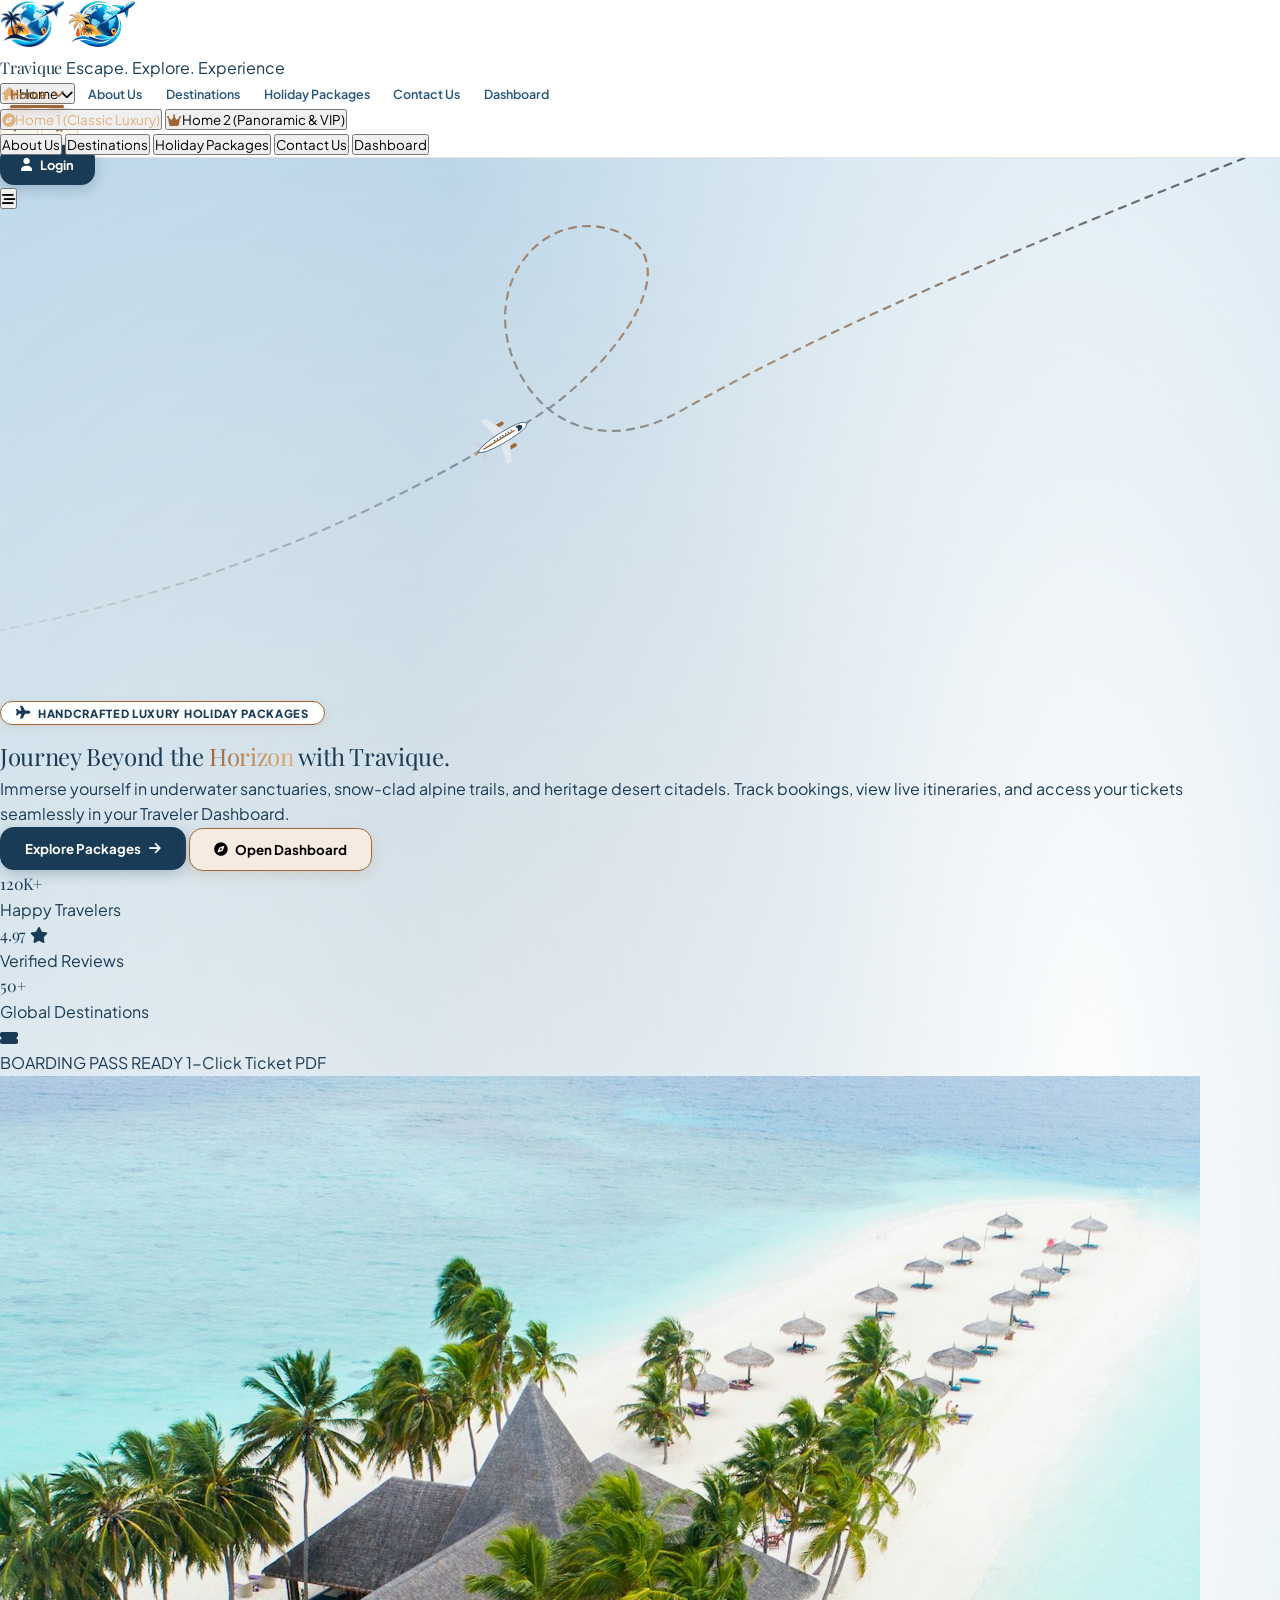
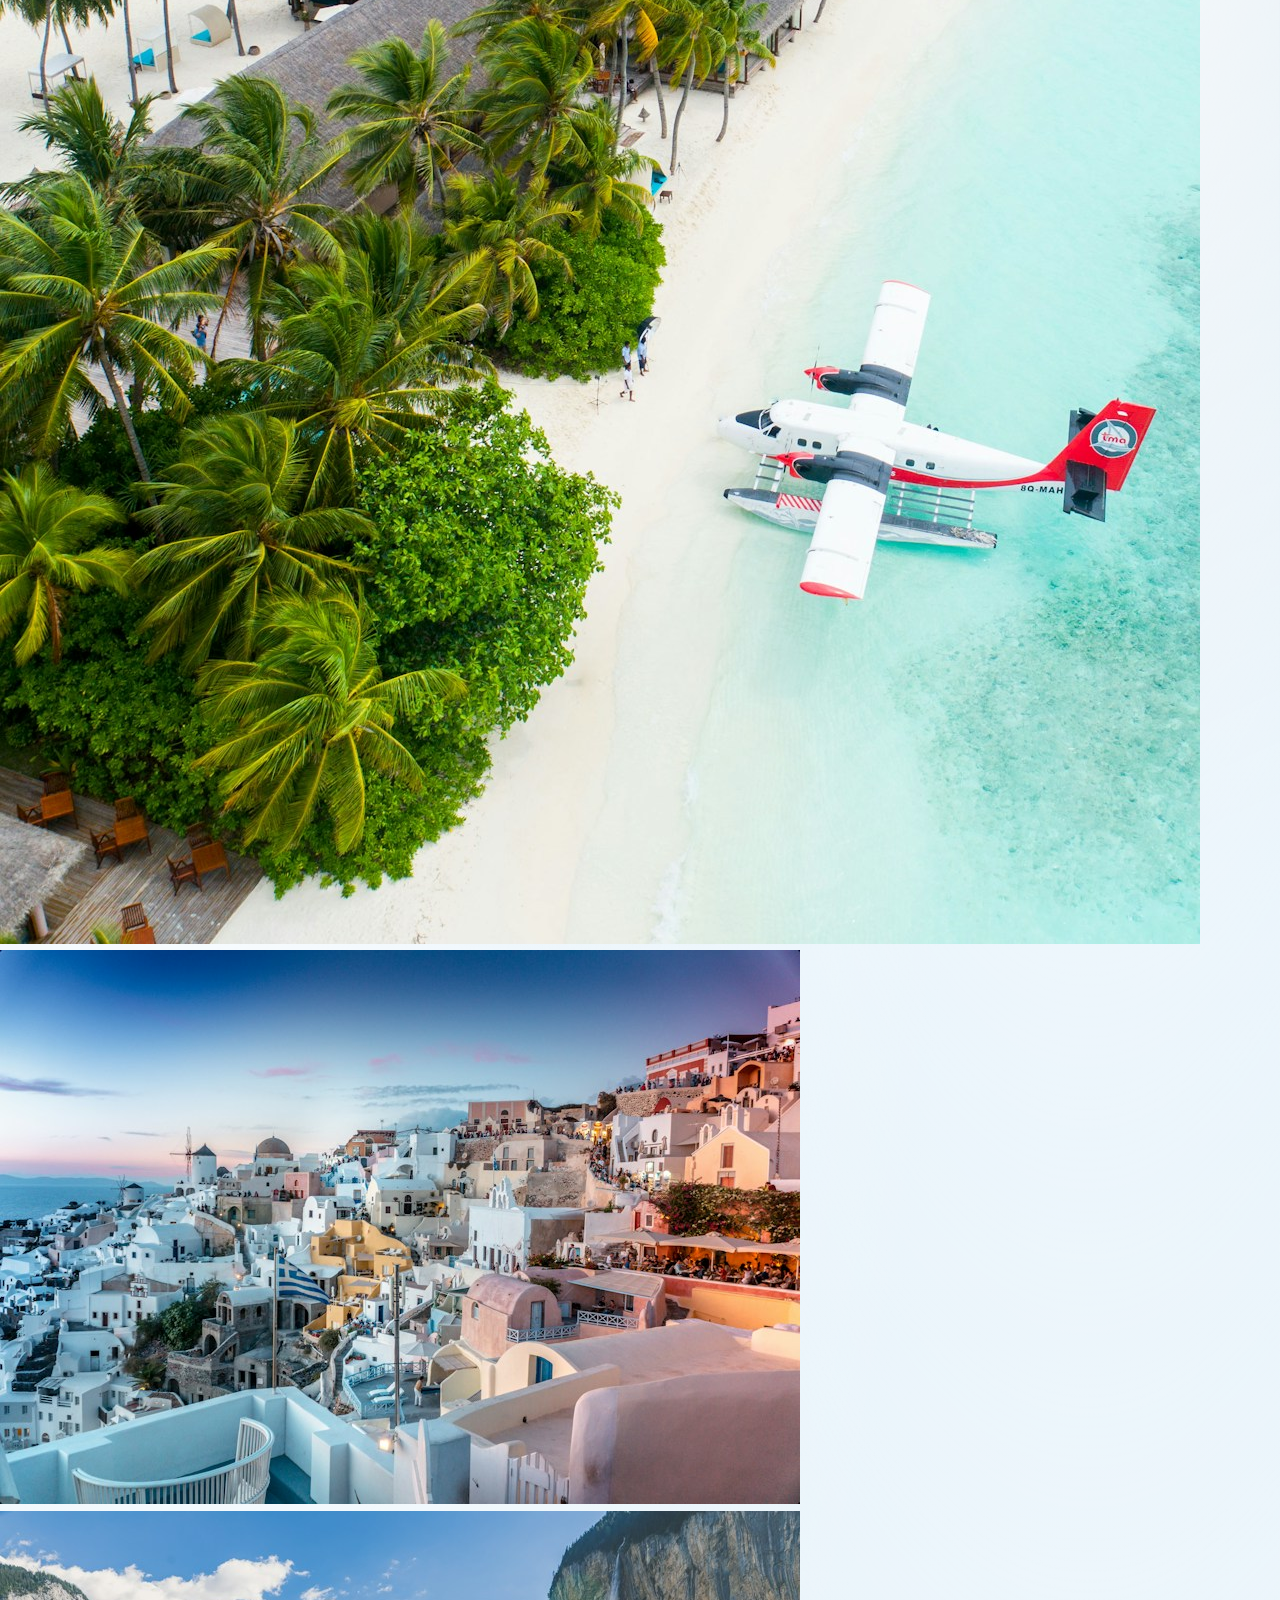
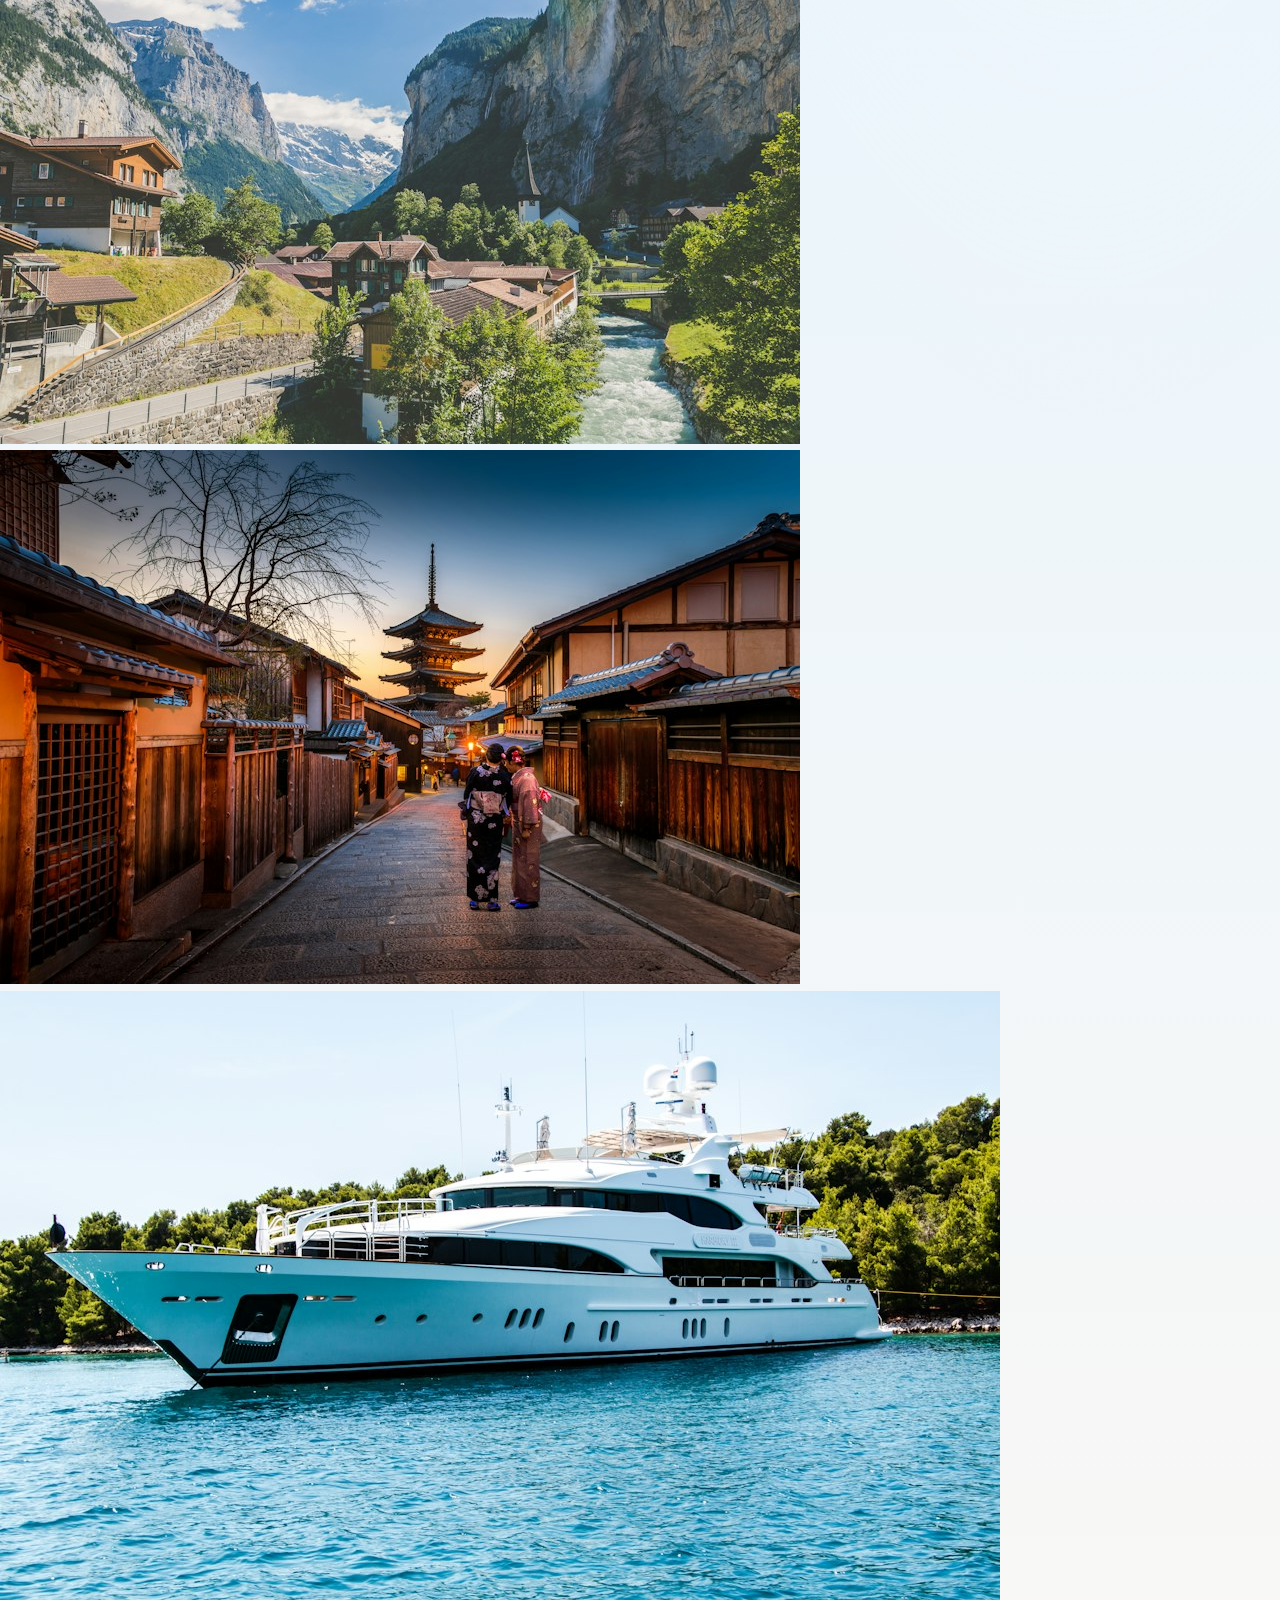
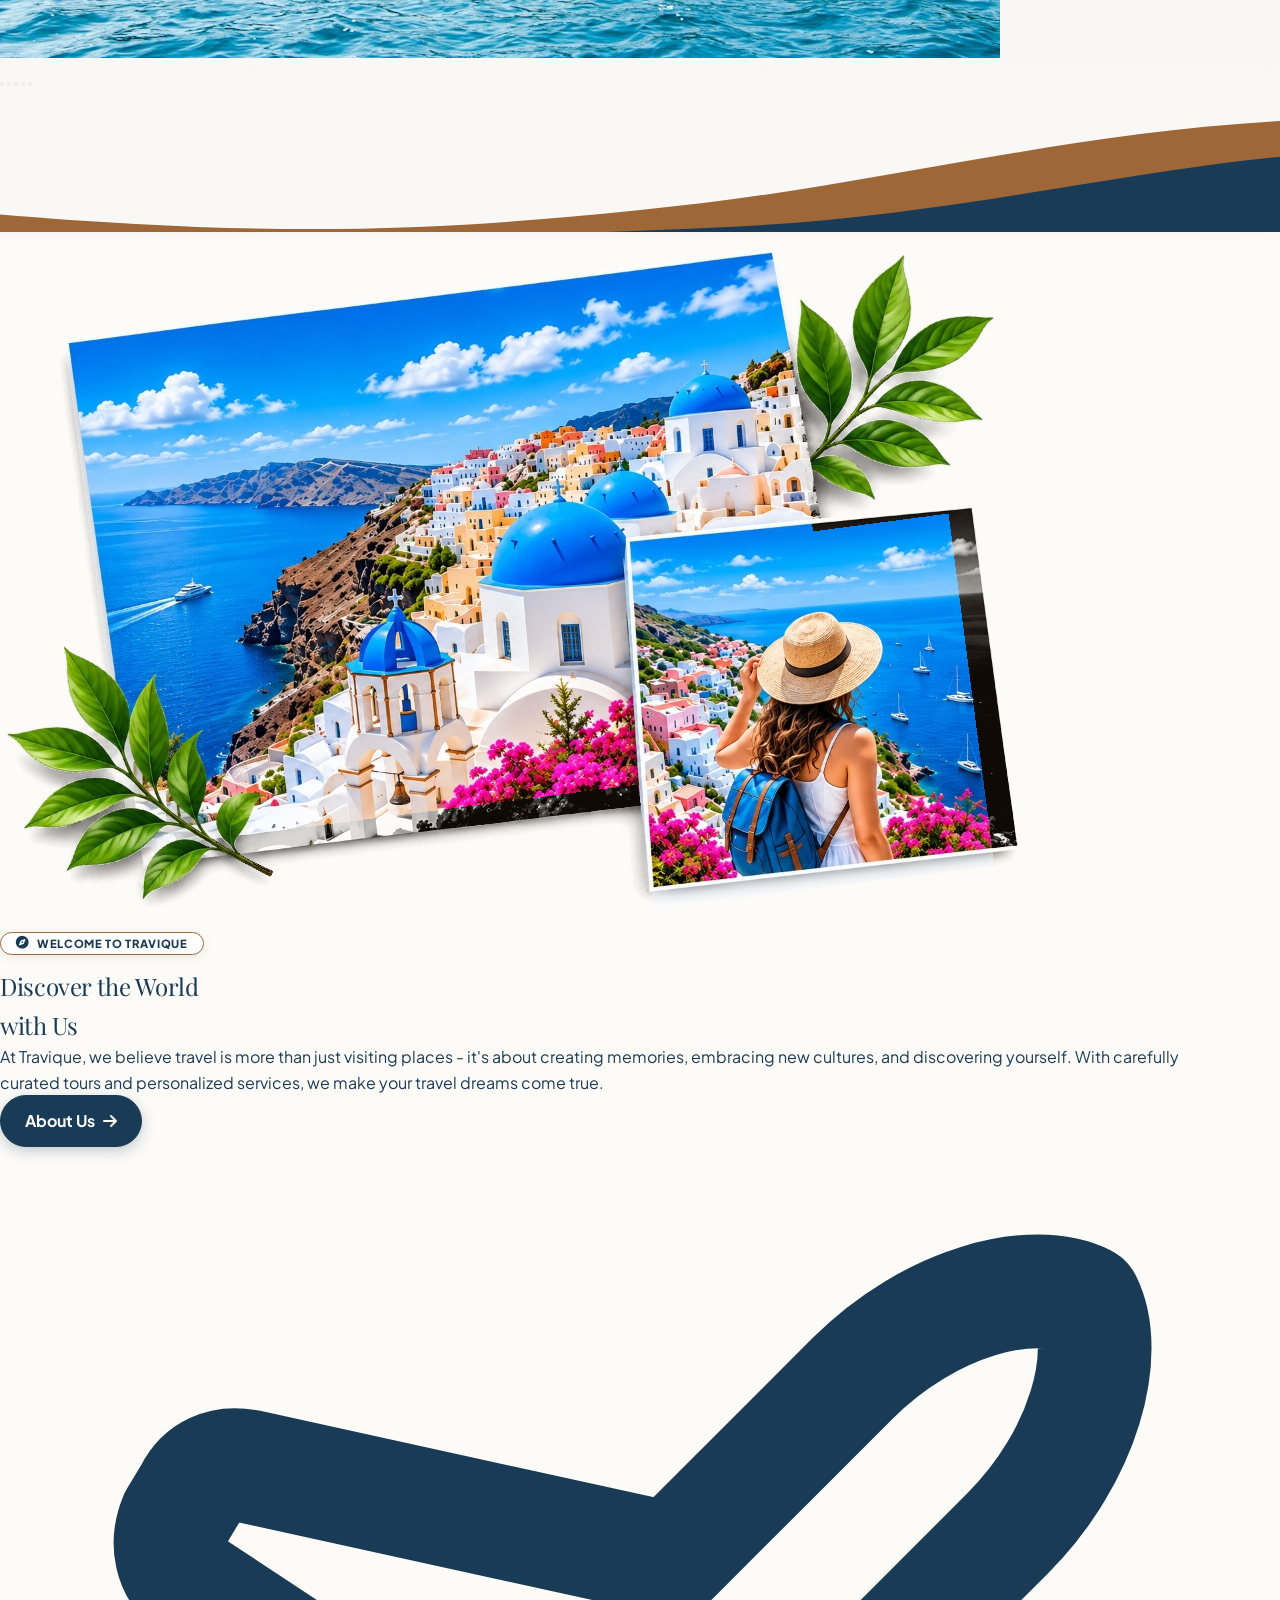
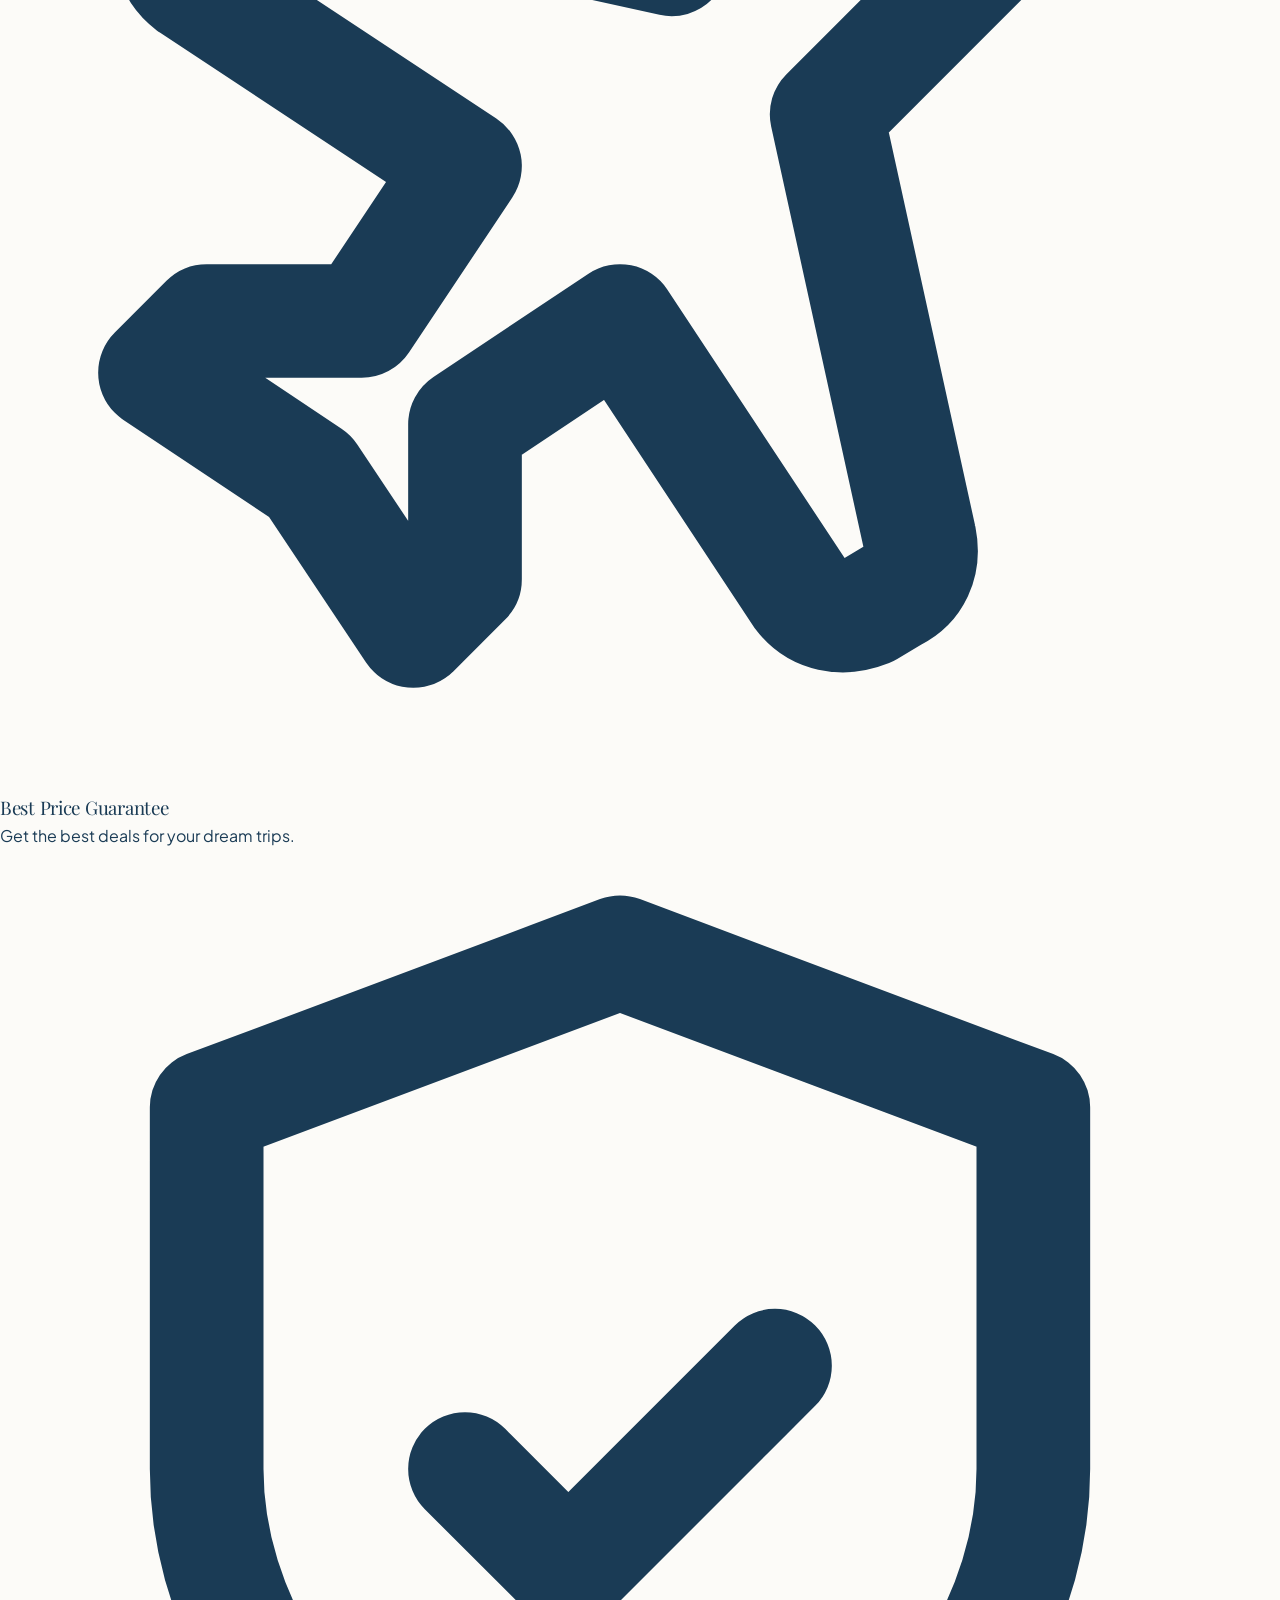
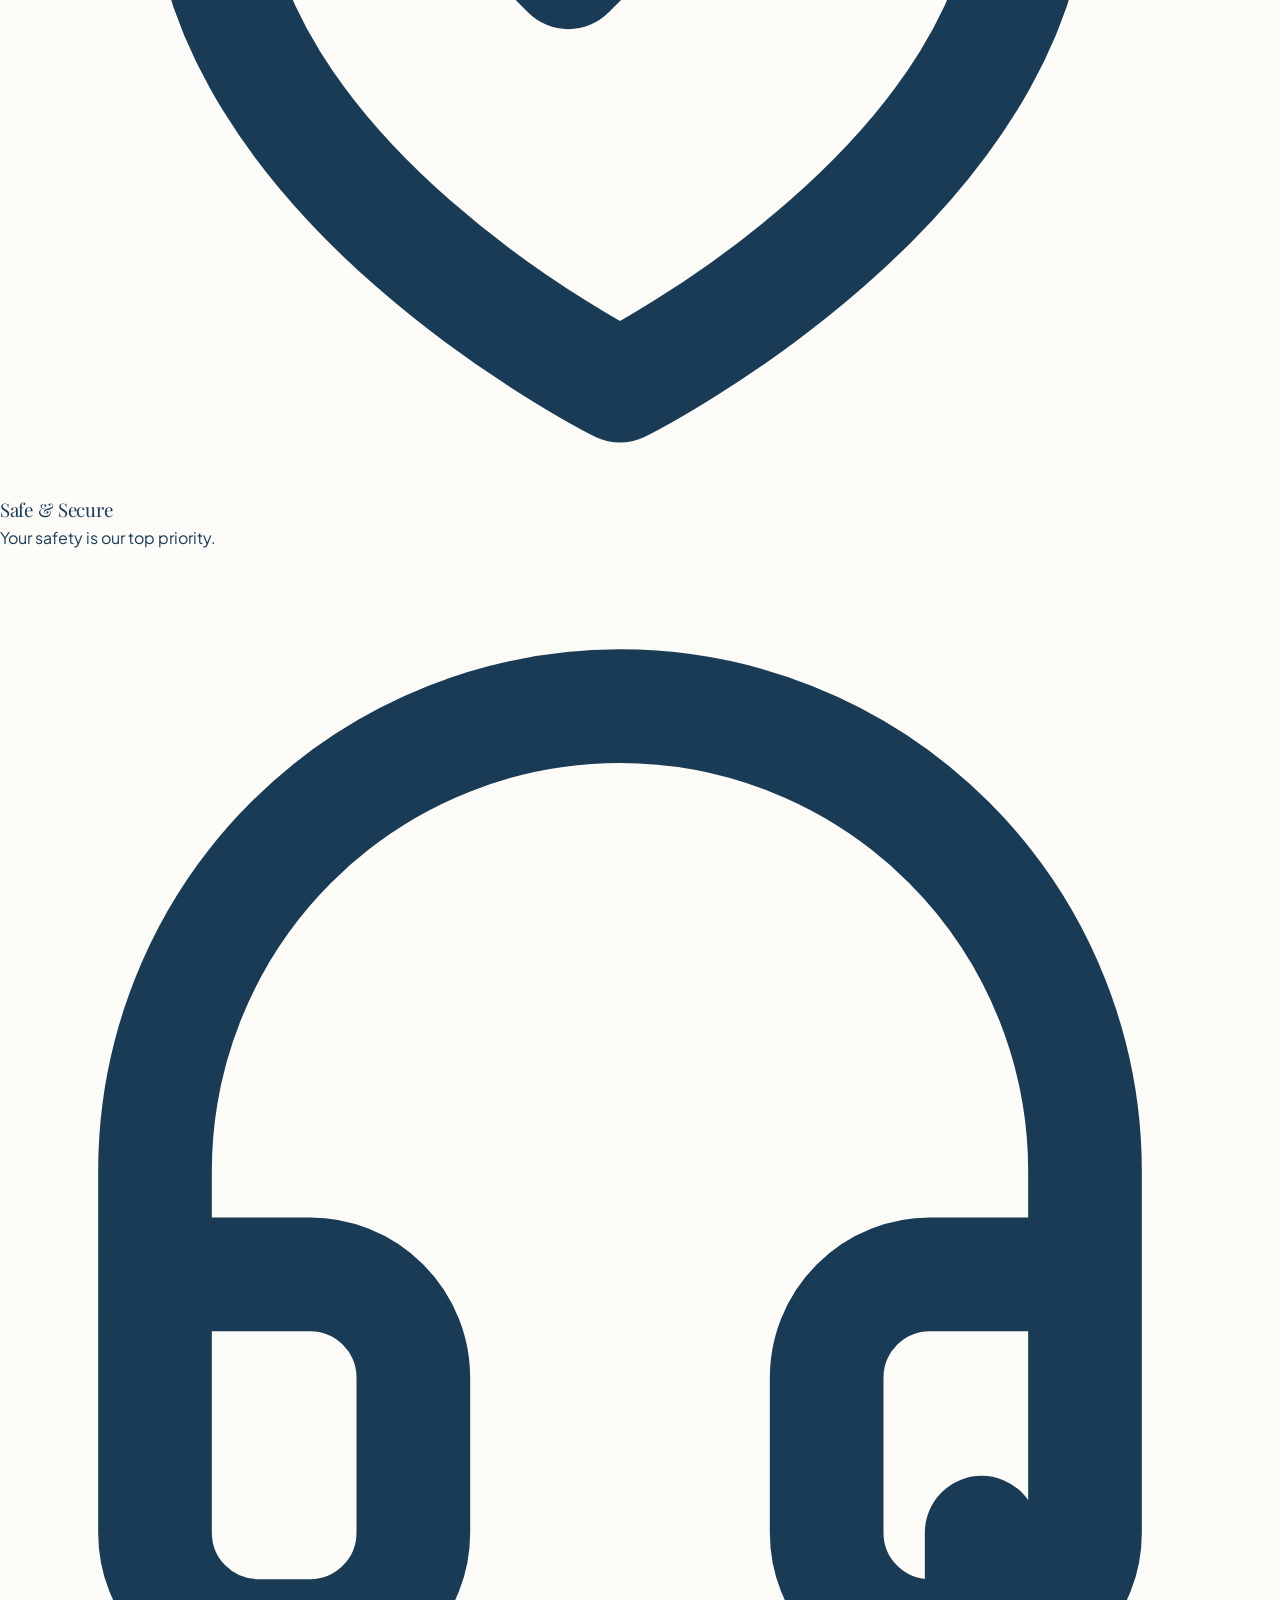
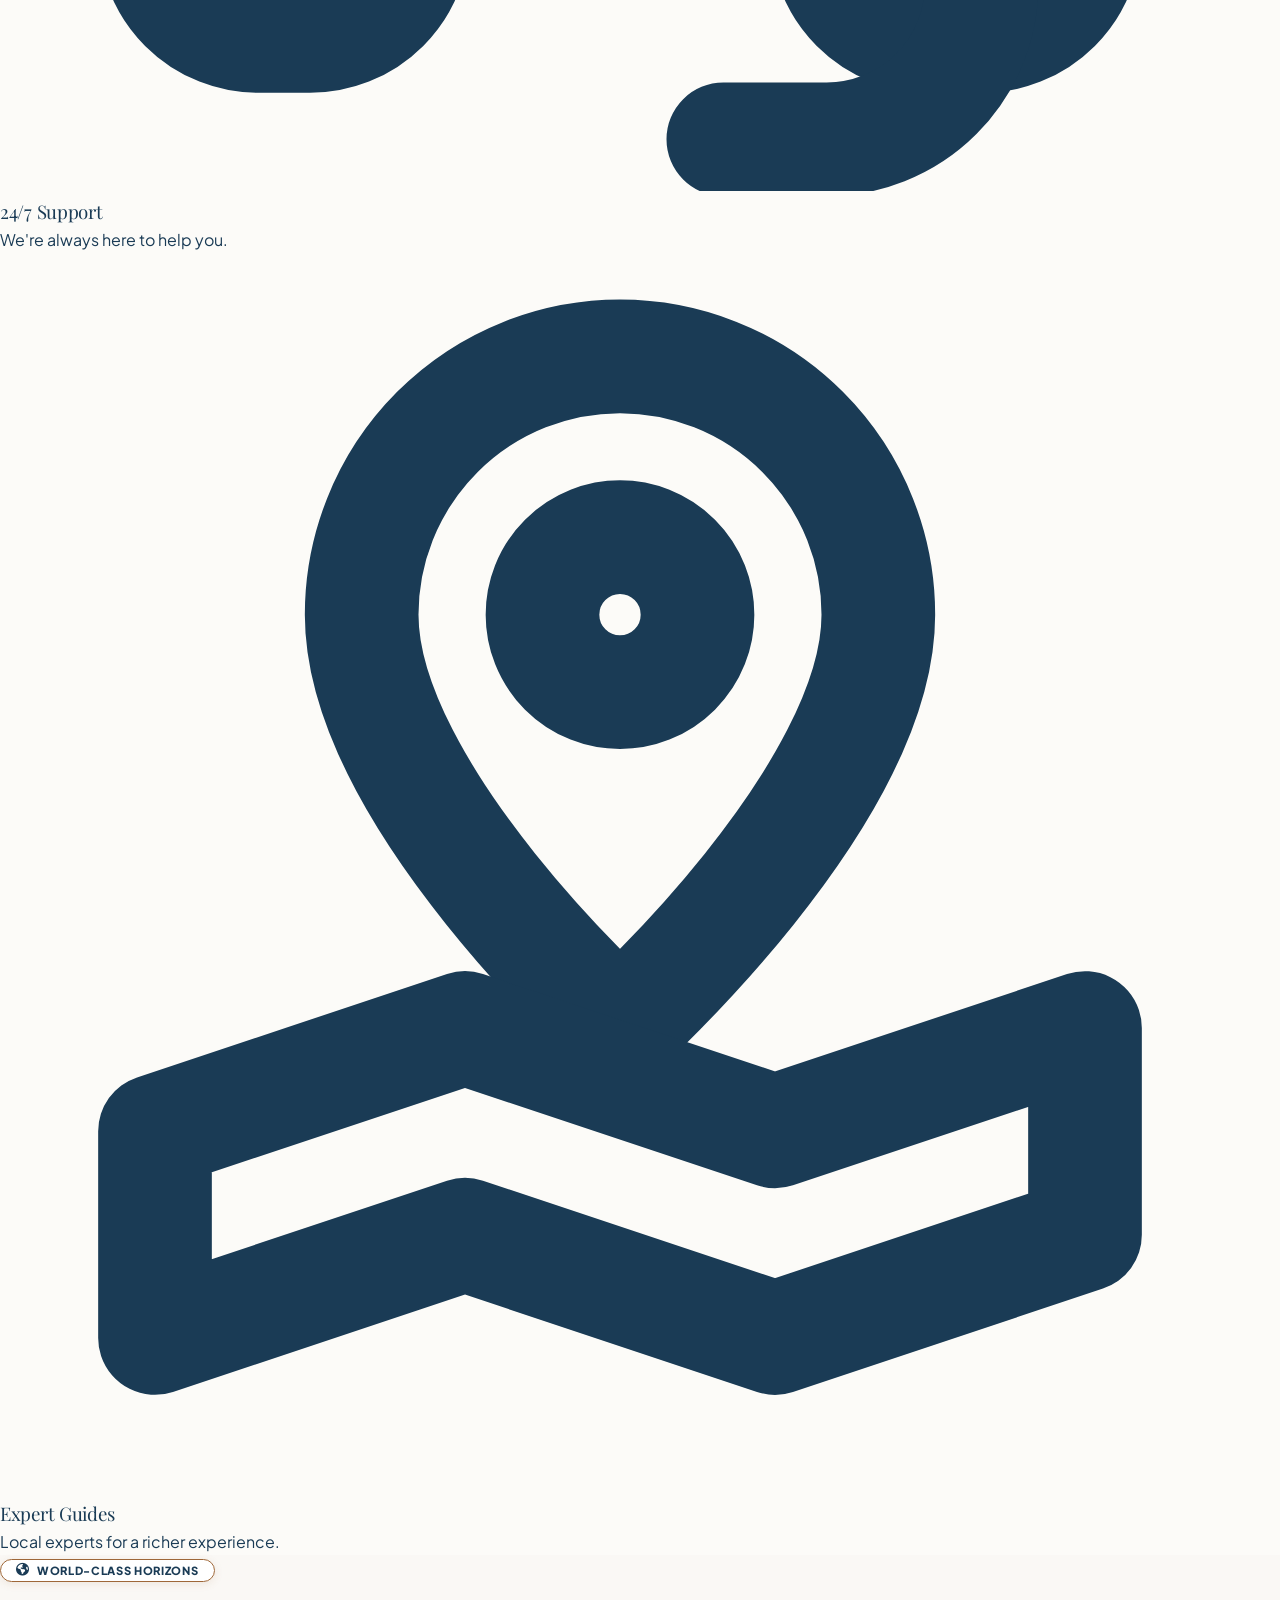
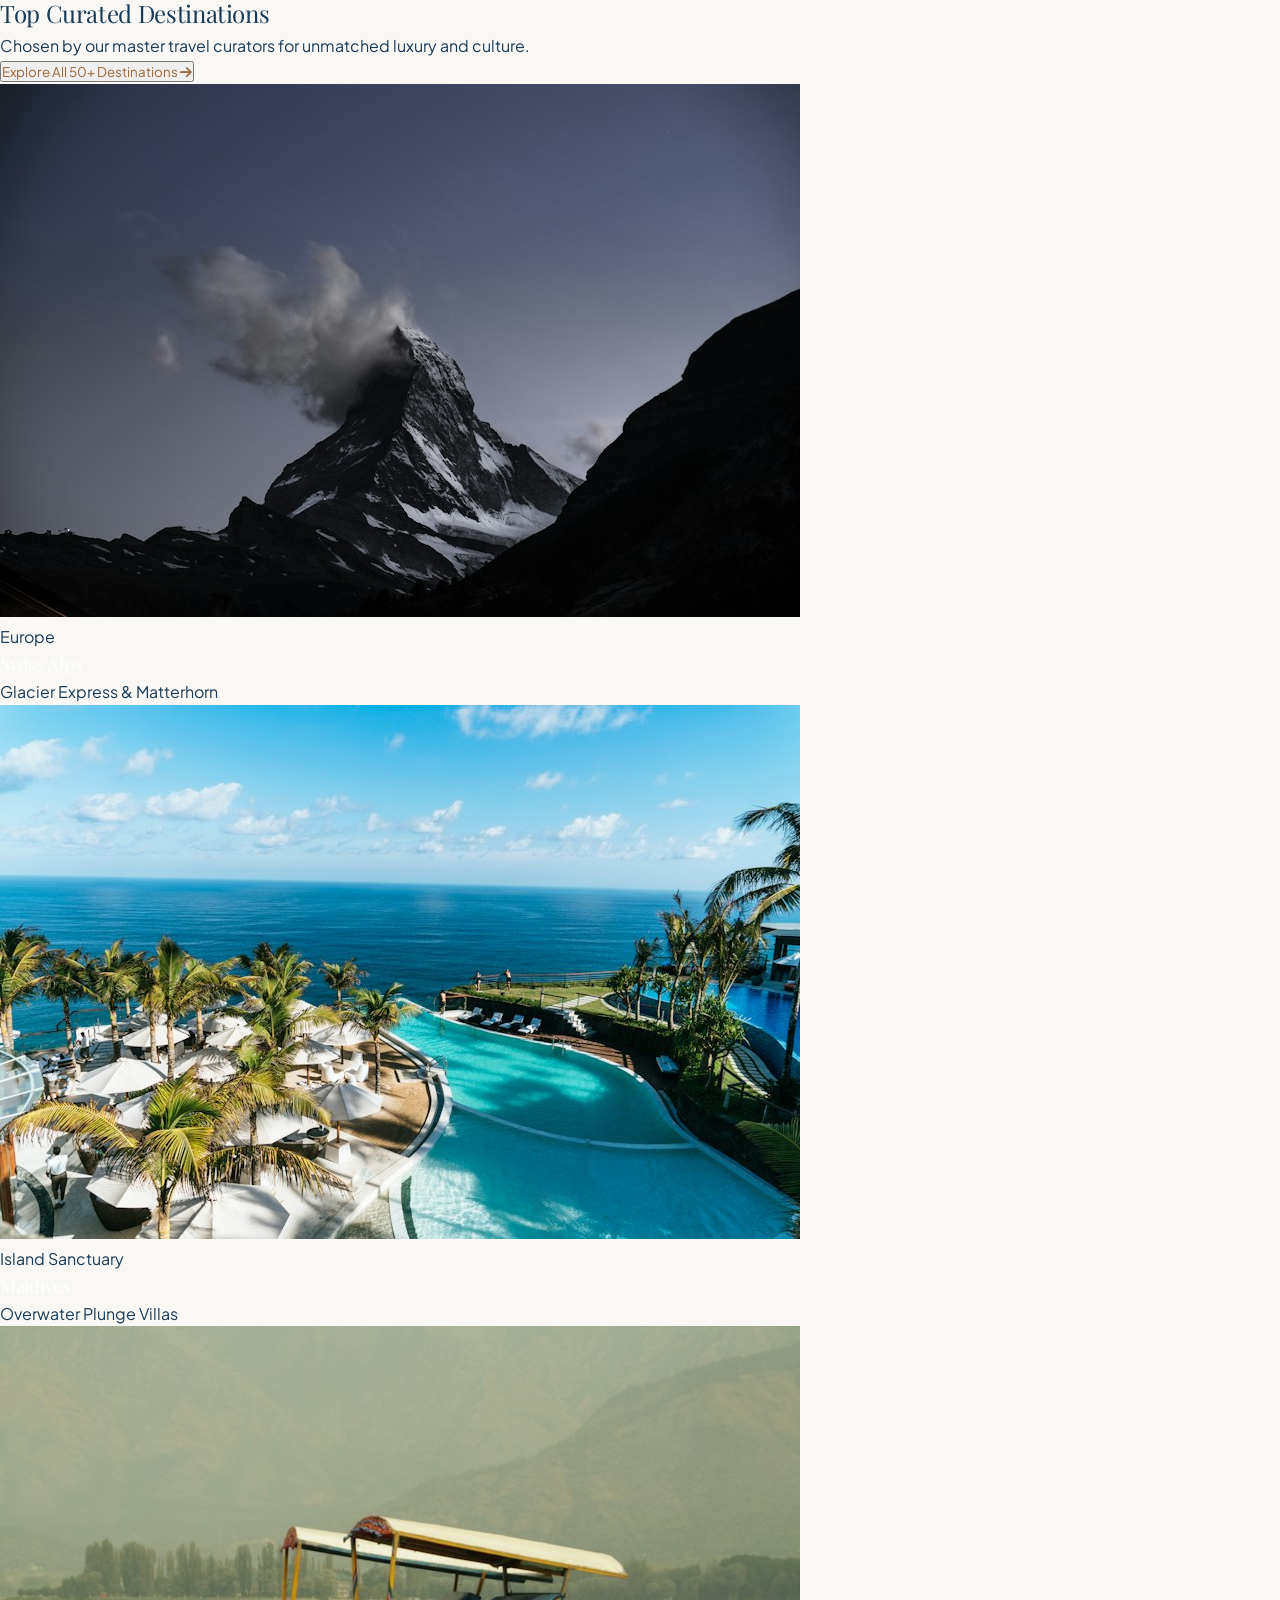
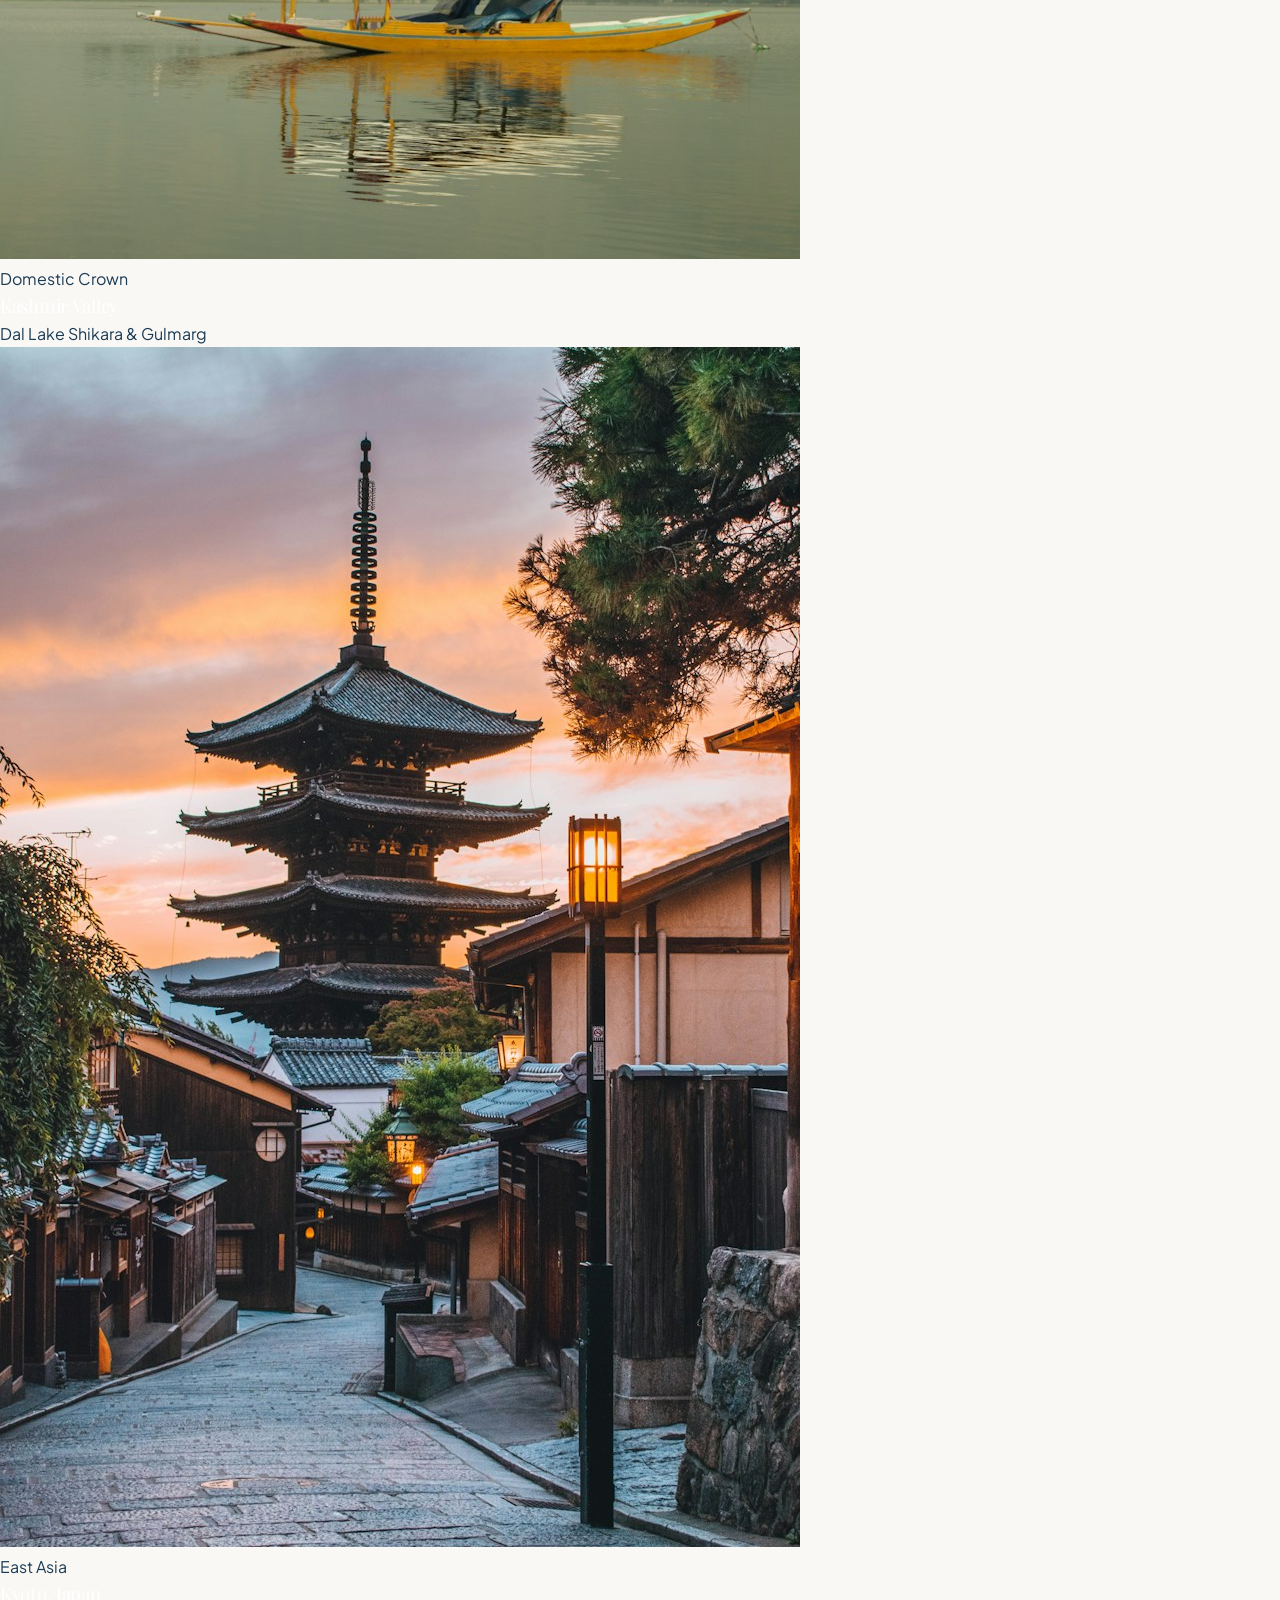
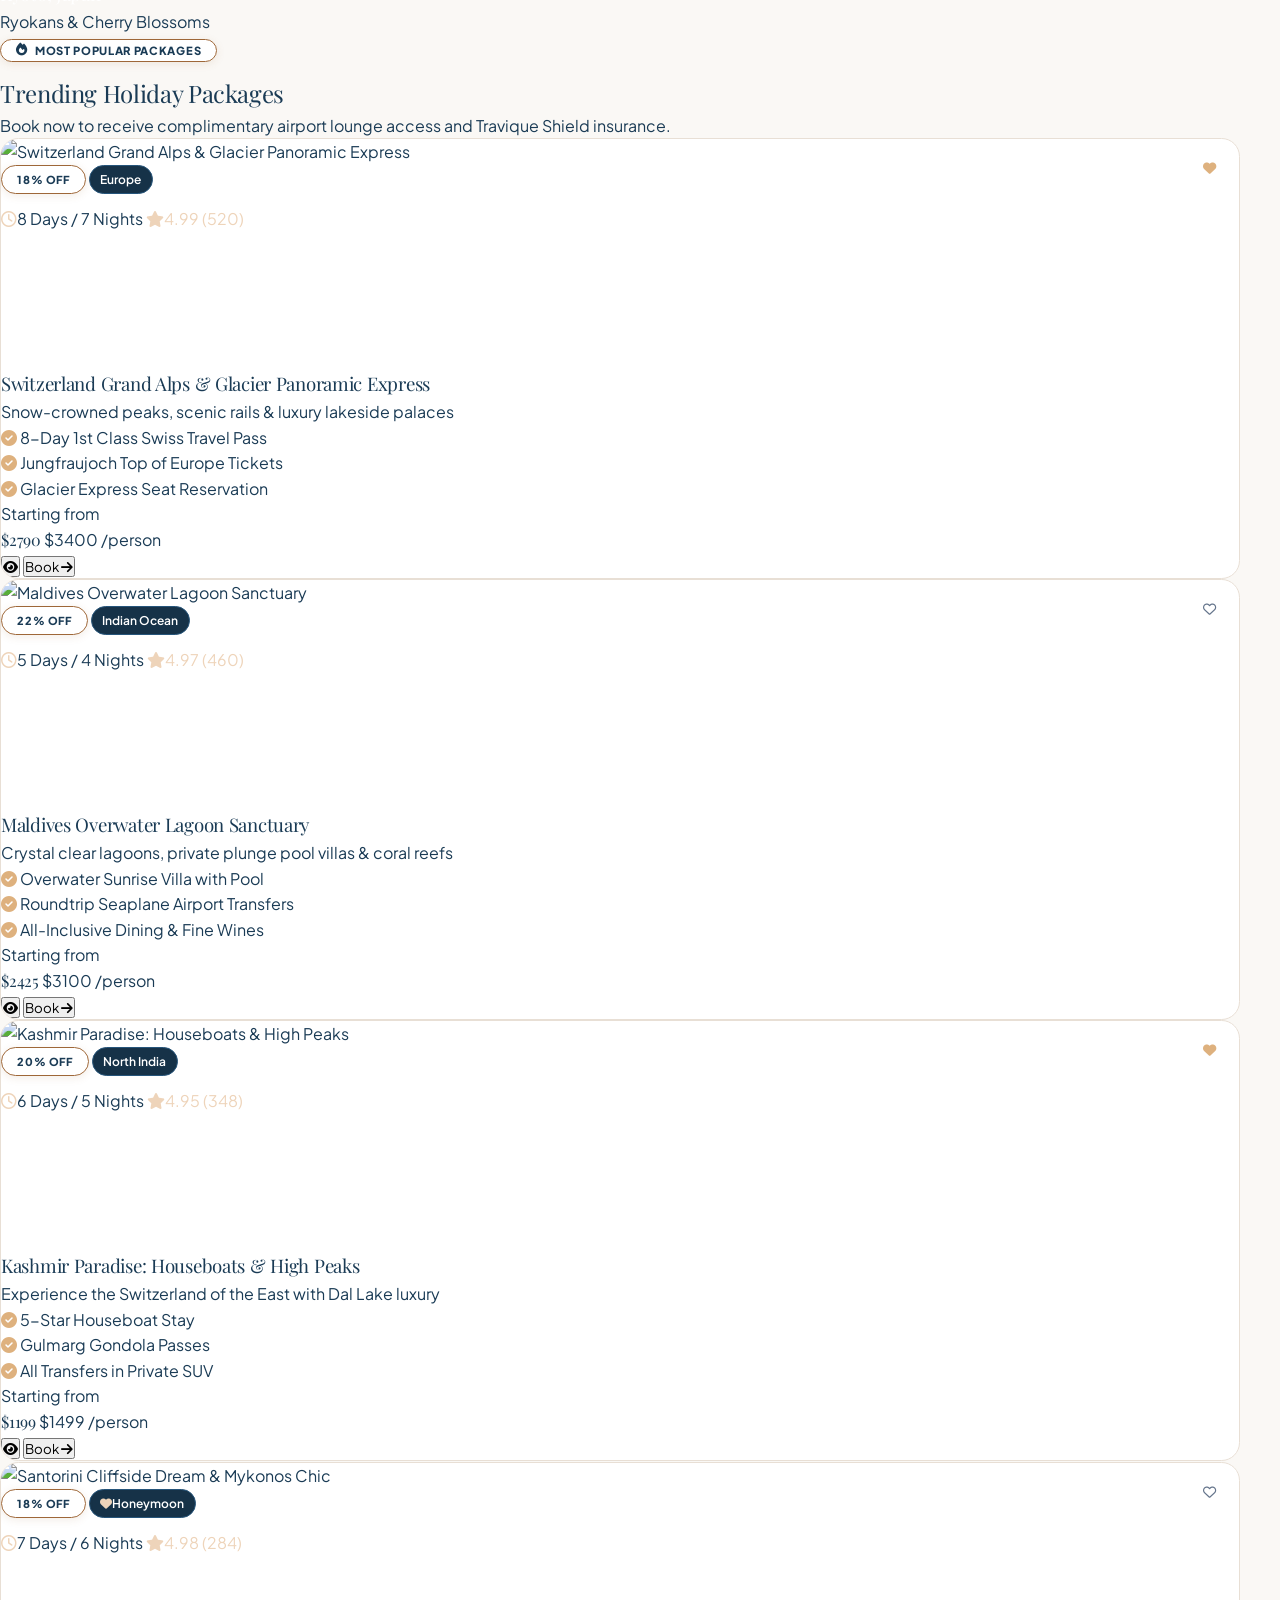
==== commit b96aa12f: "Update Travique website" ====
--- a/index.html
+++ b/index.html
@@ -92,8 +92,9 @@
             <i class="fa-solid fa-right-left text-[#9E6738] dark:text-[#DEB17E] text-xs sm:text-sm"></i>
           </button>
 
-          <button id="theme-toggle-btn" onclick="toggleDarkMode()" class="ctrl-btn ctrl-btn-icon w-8 h-8 sm:w-9 sm:h-9 flex items-center justify-center p-0" title="Toggle Theme (Light / Dark)" aria-label="Toggle Dark Mode">
-            <i class="fa-solid fa-moon text-[#9E6738] dark:text-[#DEB17E] text-xs sm:text-sm"></i>
+          <button id="theme-toggle-btn" onclick="toggleDarkMode()" class="ctrl-btn ctrl-btn-icon w-8 h-8 sm:w-9 sm:h-9 flex items-center justify-center p-0" title="Toggle Theme (Light / Dark)" aria-label="Toggle Theme">
+            <i class="fa-solid fa-sun text-[#9E6738] dark:text-[#DEB17E] text-xs sm:text-sm theme-icon-sun"></i>
+            <i class="fa-solid fa-moon text-[#9E6738] dark:text-[#DEB17E] text-xs sm:text-sm theme-icon-moon"></i>
           </button>
 
           <div id="auth-button-container">
@@ -645,7 +646,7 @@
 
               <div class="p-6 sm:p-7 flex flex-col items-center text-center h-full justify-between">
                 <div class="flex flex-col items-center">
-                  <img src="https://images.unsplash.com/photo-1500648767791-00dcc994a43e?auto=format&fit=crop&w=150&q=80" alt="Marcus & Elena Sterling" class="w-16 h-16 rounded-full object-cover ring-2 ring-[#9E6738]/40 dark:ring-[#C9935E]/40 mb-3 shadow-md pointer-events-none">
+                  <img src="https://images.unsplash.com/photo-1539571696357-5a69c17a67c6?auto=format&fit=crop&w=150&q=80" alt="Marcus & Elena Sterling" class="w-16 h-16 rounded-full object-cover ring-2 ring-[#9E6738]/40 dark:ring-[#C9935E]/40 mb-3 shadow-md pointer-events-none">
                   <div class="flex items-center gap-1 text-[#9E6738] dark:text-[#C9935E] text-xs mb-1">
                     <i class="fa-solid fa-star"></i>
                     <i class="fa-solid fa-star"></i>
@@ -674,7 +675,7 @@
 
               <div class="p-6 sm:p-7 flex flex-col items-center text-center h-full justify-between">
                 <div class="flex flex-col items-center">
-                  <img src="https://images.unsplash.com/photo-1507003211169-0a1dd7228f2d?auto=format&fit=crop&w=150&q=80" alt="Dr. Arvind & Neha Sharma" class="w-16 h-16 rounded-full object-cover ring-2 ring-[#9E6738]/40 dark:ring-[#C9935E]/40 mb-3 shadow-md pointer-events-none">
+                  <img src="https://images.unsplash.com/photo-1506794778202-cad84cf45f1d?auto=format&fit=crop&w=150&q=80" alt="Dr. Arvind & Neha Sharma" class="w-16 h-16 rounded-full object-cover ring-2 ring-[#9E6738]/40 dark:ring-[#C9935E]/40 mb-3 shadow-md pointer-events-none">
                   <div class="flex items-center gap-1 text-[#9E6738] dark:text-[#C9935E] text-xs mb-1">
                     <i class="fa-solid fa-star"></i>
                     <i class="fa-solid fa-star"></i>
@@ -703,7 +704,7 @@
 
               <div class="p-6 sm:p-7 flex flex-col items-center text-center h-full justify-between">
                 <div class="flex flex-col items-center">
-                  <img src="https://images.unsplash.com/photo-1534528741775-53994a69daeb?auto=format&fit=crop&w=150&q=80" alt="Camille Dupont" class="w-16 h-16 rounded-full object-cover ring-2 ring-[#9E6738]/40 dark:ring-[#C9935E]/40 mb-3 shadow-md pointer-events-none">
+                  <img src="https://images.unsplash.com/photo-1580489944761-15a19d654956?auto=format&fit=crop&w=150&q=80" alt="Camille Dupont" class="w-16 h-16 rounded-full object-cover ring-2 ring-[#9E6738]/40 dark:ring-[#C9935E]/40 mb-3 shadow-md pointer-events-none">
                   <div class="flex items-center gap-1 text-[#9E6738] dark:text-[#C9935E] text-xs mb-1">
                     <i class="fa-solid fa-star"></i>
                     <i class="fa-solid fa-star"></i>
--- a/style.css
+++ b/style.css
@@ -276,8 +276,8 @@
 .bg-secondary-btn,
 .site-footer button[type="submit"],
 .footer-newsletter-btn {
-  background-color: var(--secondary) !important;
-  color: #ffffff !important;
+  background-color: #F5EBE1 !important;
+  color: #000000 !important;
   border: 1.5px solid var(--secondary) !important;
   font-weight: 700 !important;
   border-radius: 0.85rem;
@@ -288,8 +288,25 @@
   gap: 0.5rem;
   transition: all var(--transition-normal);
   cursor: pointer;
-  box-shadow: 0 4px 14px var(--secondary-glow);
+  box-shadow: 0 4px 14px rgba(158, 103, 56, 0.18);
   text-decoration: none;
+}
+
+.btn-secondary i,
+.btn-secondary svg,
+.btn-secondary span,
+button.btn-secondary i,
+button.btn-secondary svg,
+button.btn-secondary span,
+a.btn-secondary i,
+a.btn-secondary svg,
+a.btn-secondary span,
+.site-footer button[type="submit"] i,
+.site-footer button[type="submit"] span,
+.footer-newsletter-btn i,
+.footer-newsletter-btn span {
+  color: #000000 !important;
+  stroke: #000000 !important;
 }
 
 .btn-secondary:hover,
@@ -299,15 +316,26 @@
 .bg-secondary-btn:hover,
 .site-footer button[type="submit"]:hover,
 .footer-newsletter-btn:hover {
-  background-color: var(--primary) !important;
+  background-color: var(--secondary) !important;
   color: #ffffff !important;
-  border-color: var(--primary) !important;
+  border-color: var(--secondary) !important;
   transform: translateY(-2px);
-  box-shadow: 0 6px 20px rgba(26, 59, 85, 0.35) !important;
+  box-shadow: 0 6px 20px var(--secondary-glow) !important;
 }
 
 .btn-secondary:hover i,
-.btn-secondary:hover svg {
+.btn-secondary:hover svg,
+.btn-secondary:hover span,
+button.btn-secondary:hover i,
+button.btn-secondary:hover svg,
+button.btn-secondary:hover span,
+a.btn-secondary:hover i,
+a.btn-secondary:hover svg,
+a.btn-secondary:hover span,
+.site-footer button[type="submit"]:hover i,
+.site-footer button[type="submit"]:hover span,
+.footer-newsletter-btn:hover i,
+.footer-newsletter-btn:hover span {
   color: #ffffff !important;
   stroke: #ffffff !important;
 }
@@ -1497,24 +1525,60 @@
   color: #1A3B55 !important;
 }
 
-.ctrl-btn-primary {
+.ctrl-btn-primary,
+#auth-button-container a,
+#auth-button-container button,
+.login-btn,
+#login-btn,
+#login-submit-btn {
   background-color: var(--primary) !important;
   color: #ffffff !important;
-  font-weight: 700;
-  font-size: 0.76rem !important;
-  padding: 0.42rem 0.85rem !important;
-  gap: 0.35rem !important;
-  border-radius: 0.65rem !important;
+  font-weight: 700 !important;
+  font-size: 0.8rem !important;
+  padding: 0.55rem 1.25rem !important;
+  gap: 0.5rem !important;
+  border-radius: 0.85rem !important;
   border: 1.5px solid var(--primary) !important;
-  box-shadow: 0 4px 14px rgba(26, 59, 85, 0.25);
-}
-
-.ctrl-btn-primary:hover {
+  box-shadow: 0 4px 14px rgba(26, 59, 85, 0.25) !important;
+  display: inline-flex;
+  align-items: center;
+  justify-content: center;
+  transition: all var(--transition-normal);
+  cursor: pointer;
+  text-decoration: none;
+}
+
+.ctrl-btn-primary i,
+.ctrl-btn-primary svg,
+#auth-button-container a i,
+#auth-button-container button i,
+.login-btn i,
+#login-btn i {
+  color: #ffffff !important;
+  stroke: #ffffff !important;
+}
+
+.ctrl-btn-primary:hover,
+#auth-button-container a:hover,
+#auth-button-container button:hover,
+.login-btn:hover,
+#login-btn:hover,
+#login-submit-btn:hover {
   background-color: var(--secondary) !important;
   color: #ffffff !important;
   border-color: var(--secondary) !important;
-  box-shadow: 0 6px 20px rgba(158, 103, 56, 0.55);
+  box-shadow: 0 6px 20px var(--secondary-glow) !important;
   transform: translateY(-2px);
+}
+
+.ctrl-btn-primary:hover i,
+.ctrl-btn-primary:hover svg,
+#auth-button-container a:hover i,
+#auth-button-container button:hover i,
+.login-btn:hover i,
+#login-btn:hover i {
+  color: #ffffff !important;
+  stroke: #ffffff !important;
 }
 
 .home-1-sky-hero {
@@ -2275,3 +2339,19 @@
     transform: none !important;
   }
 }
+
+html:not(.dark) .theme-icon-moon {
+  display: none !important;
+}
+
+html:not(.dark) .theme-icon-sun {
+  display: inline-flex !important;
+}
+
+html.dark .theme-icon-sun {
+  display: none !important;
+}
+
+html.dark .theme-icon-moon {
+  display: inline-flex !important;
+}
